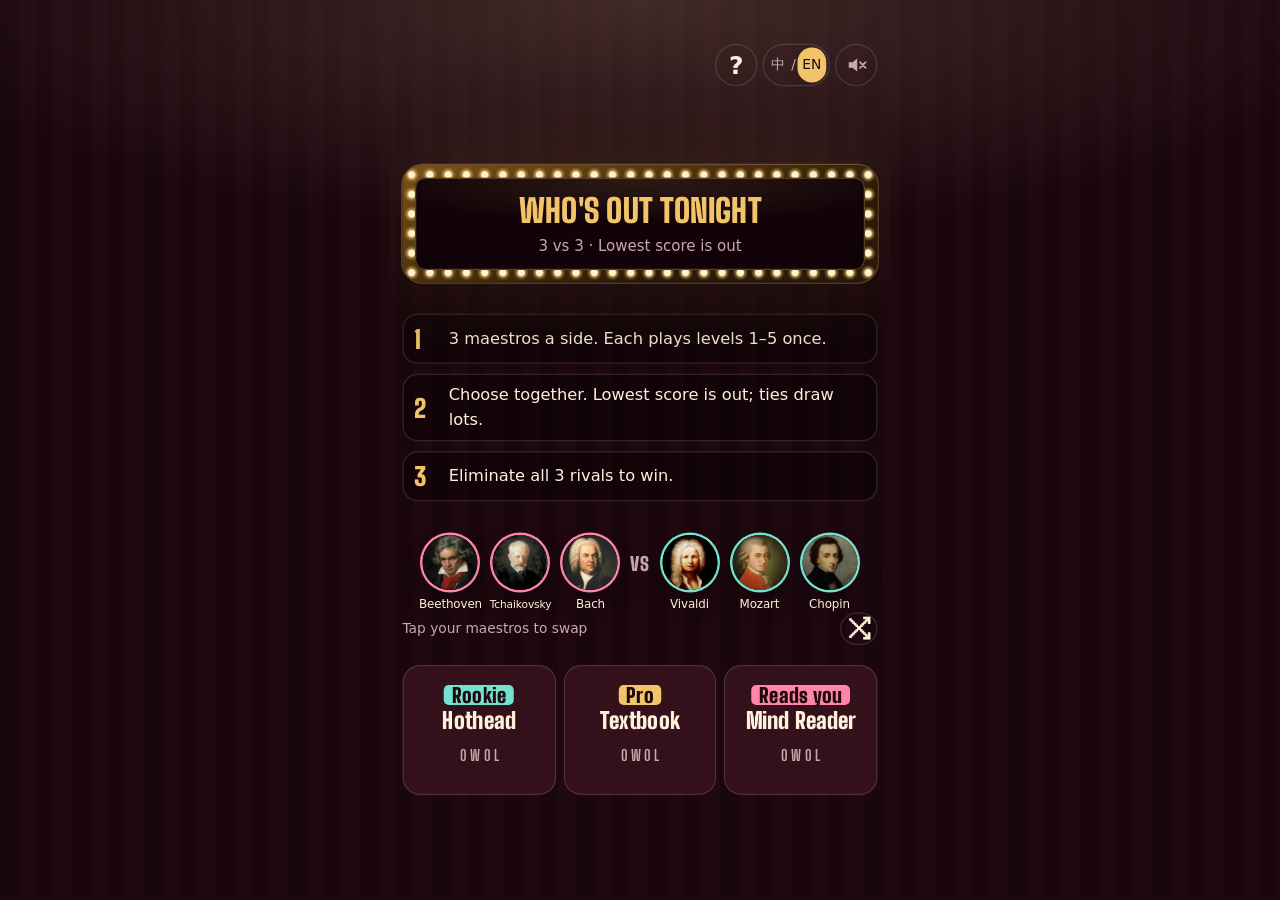
==== index.html @ d3c90fea "No background music; all five levels under each maestro; Mind Reader is just a label Co-Authored-By:" ====
<!doctype html>
<html lang="zh-CN">
<head>
<meta charset="utf-8">
<meta name="viewport" content="width=device-width, initial-scale=1, viewport-fit=cover">
<title data-i18n="title"></title>
<style>
@font-face { font-family: "TO Display"; font-weight: 400; font-style: normal; font-display: swap; src: url([data-uri]) format("woff2"); }
@font-face { font-family: "TO Digits"; font-weight: 700; font-style: normal; font-display: swap; src: url([data-uri]) format("woff2"); }
@font-face { font-family: "TO Digits"; font-weight: 900; font-style: normal; font-display: swap; src: url([data-uri]) format("woff2"); }

/* Layout: one narrow stage column. Rival lanes on top, the reveal strip in the middle, your lanes and a sticky
   action bar at the bottom. One deliberate world (a show stage at night), so a single dark palette by choice. */
:root {
  color-scheme: dark;
  --curtain: #1f0810;
  --velvet: #34101a;
  --velvet-hi: #461724;
  --brass: #f2c46a;
  --cream: #fff0db;
  --muted: #c9a7ae;
  --you: #72e3cf;
  --rival: #ff86a8;
  --low: #ff5b4d;
  --line: rgba(255, 240, 219, .14);
  --ghost-ink: rgba(255, 240, 219, .26);
  --shade: rgba(0, 0, 0, .32);
  --spot: rgba(255, 226, 170, .16);
  --pleat: rgba(0, 0, 0, .16);
  --brass-soft: rgba(242, 196, 106, .14);
  --brass-line: rgba(242, 196, 106, .32);
  --you-soft: rgba(114, 227, 207, .2);
  --low-soft: rgba(255, 91, 77, .2);
  --panel: #14040a;
  --frame-hi: #7a5219;
  --frame-lo: #2b1907;
  --bulb: #fff3cc;
  --bulb-halo: rgba(255, 208, 110, .5);
  --beam: rgba(255, 236, 190, .2);
  --stage-glow: rgba(242, 196, 106, .22);
  --plank: rgba(0, 0, 0, .3);
  --floor-hi: #3d1a14;
  --floor-lo: #12040a;
  /* display + digit faces are subset WOFF2 embedded by build.py (ZCOOL QingKe HuangYou, Big Shoulders Display; OFL) */
  --display: "TO Display", "PingFang SC", "Hiragino Sans GB", "Microsoft YaHei", "Noto Sans CJK SC", sans-serif;
  --digits: "TO Digits", Impact, "Arial Narrow", sans-serif;
  --body: "PingFang SC", "Hiragino Sans GB", "Microsoft YaHei", "Noto Sans CJK SC", "Source Han Sans SC", system-ui, sans-serif;
}
* { box-sizing: border-box; }
[hidden] { display: none !important; }
html { height: 100%; background: var(--curtain); }
body {
  min-height: 100%; margin: 0; color: var(--cream); font-family: var(--body); font-size: 15px; line-height: 1.55;
  background:
    radial-gradient(ellipse 80% 36% at 50% 0%, var(--spot), transparent 72%),
    repeating-linear-gradient(90deg, var(--pleat) 0 18px, transparent 18px 36px),
    var(--curtain);
}
button { font: inherit; color: inherit; }
:focus-visible { outline: 2px solid var(--brass); outline-offset: 2px; }
.wrap { max-width: 560px; margin: 0 auto; padding-inline: 16px; padding-block: 8px 0; display: flex; flex-direction: column; gap: 14px; }

/* header */
.top { display: flex; align-items: center; justify-content: space-between; gap: 8px; padding-block: 8px 0; }
.brand { display: flex; align-items: baseline; gap: 10px; min-width: 0; flex-wrap: wrap; }
/* the cover marquee already shows the title: keep the h1 for screen readers only */
.brand { position: absolute; width: 1px; height: 1px; overflow: hidden; clip-path: inset(50%); white-space: nowrap; }
.top { justify-content: flex-end; }
.top:has(#btn-menu:not([hidden])) { justify-content: space-between; }
.logo { font-family: var(--display); font-size: 1.45rem; color: var(--brass); letter-spacing: .04em; }
.tag { font-size: .72rem; color: var(--muted); letter-spacing: .1em; }
.top-actions { display: flex; align-items: center; gap: 6px; flex-shrink: 0; margin-left: auto; }
.ghost { background: transparent; border: 1px solid var(--line); border-radius: 999px; padding: 4px 12px; font-size: .82rem; cursor: pointer; }
.ghost:hover { border-color: var(--brass-line); }

.lang-toggle { display: flex; align-items: center; gap: 1px; border: 1px solid var(--line); border-radius: 999px; padding: 2px; font-size: .74rem; }
.lang-toggle button { border: 0; background: transparent; color: var(--muted); padding: 2px 5px; border-radius: 999px; cursor: pointer; }
.lang-toggle button[aria-pressed="true"] { background: var(--brass); color: var(--curtain); }
.lang-toggle > span { color: var(--muted); }

/* Cover: live muted theater plus the selectable cast. */
#menu { display: grid; gap: 16px; padding-bottom: 28px; }
.marquee { position: relative; padding: 15px; border-radius: 20px; isolation: isolate;
  background: linear-gradient(160deg, var(--frame-hi), var(--frame-lo) 70%);
  box-shadow: 0 0 0 1px var(--brass-line), 0 22px 60px var(--shade), 0 0 70px var(--brass-soft); }
.marquee::before, .marquee::after { content: ""; position: absolute; inset: 0; border-radius: inherit; z-index: 0;
  background-size: 30px 30px; background-repeat: round; animation: bulbs 1.3s steps(1) infinite; }
.marquee::before { background-image:
  radial-gradient(circle at 25% 25%, var(--bulb) 0 2.6px, var(--bulb-halo) 3.4px, transparent 6px),
  radial-gradient(circle at 75% 75%, var(--bulb) 0 2.6px, var(--bulb-halo) 3.4px, transparent 6px); }
.marquee::after { background-image:
  radial-gradient(circle at 75% 25%, var(--bulb) 0 2.6px, var(--bulb-halo) 3.4px, transparent 6px),
  radial-gradient(circle at 25% 75%, var(--bulb) 0 2.6px, var(--bulb-halo) 3.4px, transparent 6px);
  animation-delay: -.65s; }
@keyframes bulbs { 0% { opacity: 1; } 50% { opacity: .22; } }
.marquee-inner { position: relative; z-index: 1; border-radius: 8px; padding: 16px 14px 14px; text-align: center;
  background: radial-gradient(ellipse 90% 70% at 50% 0%, var(--brass-soft), transparent 70%), var(--panel);
  box-shadow: inset 0 0 0 1px var(--brass-line), inset 0 0 40px var(--shade); }
.hero { font-family: var(--display); font-weight: 400; font-size: clamp(3rem, 15vw, 5.2rem); line-height: .95; margin: 0; letter-spacing: .04em;
  text-shadow: 0 0 2px var(--cream), 0 0 28px rgba(242, 196, 106, .45); }
.hero em { font-style: normal; color: var(--brass); }
.hook { margin: 10px 0 0; color: var(--muted); font-size: .92rem; text-wrap: balance; }

.stage { position: relative; height: 196px; border-radius: 16px; overflow: hidden; border: 1px solid var(--line);
  background: radial-gradient(ellipse 75% 50% at 50% 100%, var(--stage-glow), transparent 72%), linear-gradient(180deg, var(--panel), var(--curtain)); }
.valance { position: absolute; inset: 0 0 auto; height: 28px; z-index: 3;
  background: radial-gradient(circle at 50% 0, var(--velvet-hi) 0 68%, transparent 70%) 0 0 / 30px 28px repeat-x;
  filter: drop-shadow(0 5px 6px var(--shade)); }
.beam { position: absolute; top: -10px; width: 46%; height: 260px; z-index: 1; transform-origin: 50% 0;
  background: linear-gradient(180deg, var(--beam), transparent 90%); clip-path: polygon(46% 0, 54% 0, 100% 100%, 0 100%); }
.beam-l { left: 2%; animation: sway 7s ease-in-out infinite alternate; }
.beam-r { right: 2%; animation: sway 7s ease-in-out -3.5s infinite alternate-reverse; }
@keyframes sway { from { transform: rotate(-22deg); } to { transform: rotate(16deg); } }
.floor { position: absolute; left: 0; right: 0; bottom: 0; height: 30px; z-index: 1;
  background: repeating-linear-gradient(90deg, var(--plank) 0 1px, transparent 1px 38px), linear-gradient(180deg, var(--floor-hi), var(--floor-lo)); }
.cast { position: absolute; left: 0; right: 0; bottom: 10px; z-index: 2; display: flex; align-items: flex-end; justify-content: center; gap: 6px; }
.crew { display: flex; gap: 3px; }
.star { position: relative; display: grid; justify-items: center; gap: 7px; }
.crew.rival .star { --ring: var(--rival); }
.crew.you .star { --ring: var(--you); }
.card { width: 36px; height: 42px; border-radius: 6px; display: grid; place-items: center; perspective: 200px;
  background: var(--panel); border: 1px solid var(--brass-line); box-shadow: 0 6px 14px var(--shade);
  font-family: var(--digits); font-weight: 900; font-size: 1.7rem; line-height: 1; color: var(--brass); font-variant-numeric: tabular-nums; }
.card .q { color: var(--muted); font-size: 1.2rem; }
.ava { width: 46px; height: 46px; border-radius: 50%; overflow: hidden; padding: 0; border: 0;
  background: var(--shade); box-shadow: 0 0 0 2px var(--ring), 0 10px 20px var(--shade); transition: box-shadow .12s, opacity .4s, transform .15s; }
.star { width: 48px; }
.star-nm { font-size: 9.5px; line-height: 1.1; color: var(--cream); white-space: nowrap; text-align: center; margin-top: -2px; letter-spacing: -.01em; }
.star.out .star-nm { opacity: .35; }
button.ava { cursor: pointer; }
button.ava:hover { transform: translateY(-2px); box-shadow: 0 0 0 3px var(--you), 0 10px 20px var(--shade); }
.lineup-bar { display: flex; align-items: center; justify-content: space-between; gap: 10px; margin-top: -8px; font-size: .8rem; color: var(--muted); flex-wrap: wrap; }
.star.low .card { color: var(--low); border-color: var(--low); box-shadow: 0 0 16px var(--low-soft); }
.star.cursor .ava { box-shadow: 0 0 0 3px var(--brass), 0 0 22px var(--brass); }
.star.out .ava, .star.out .card { opacity: .3; }
.star.out::after { content: attr(data-out); position: absolute; left: 50%; top: 58%; transform: translate(-50%, -50%) rotate(-7deg);
  font-family: var(--display); font-size: 1rem; line-height: 1.3; color: var(--low); border: 2px solid var(--low); border-radius: 4px;
  padding: 0 5px; background: var(--curtain); white-space: nowrap; animation: stamp .35s cubic-bezier(.3, 1.6, .5, 1) both; }
.vs { font-family: var(--digits); font-weight: 900; font-size: 1.15rem; color: var(--muted); padding-bottom: 14px; letter-spacing: .04em; }

.rules-c { list-style: none; margin: 0; padding: 0; display: grid; grid-template-columns: repeat(2, minmax(0, 1fr)); gap: 8px; counter-reset: rule; }
.rules-c li { counter-increment: rule; display: flex; gap: 8px; align-items: baseline; padding: 9px 11px; border-radius: 10px;
  background: var(--shade); border: 1px solid var(--line); font-size: .84rem; line-height: 1.4; text-wrap: pretty; }
.rules-c li::before { content: counter(rule); font-family: var(--digits); font-weight: 900; font-size: 1.1rem; color: var(--brass); }
.rules { background: var(--shade); border: 1px solid var(--line); border-radius: 14px; padding: 10px; }
.rules .rules-c li { background: transparent; padding: 5px 8px; }
.sect { font-family: var(--display); font-weight: 400; font-size: 1.15rem; letter-spacing: .08em; color: var(--brass); margin: 2px 0 -6px; }
.levels { display: grid; gap: 10px; }
.level { display: grid; grid-template-columns: auto 1fr auto; gap: 2px 12px; align-items: center; text-align: left; padding: 12px 16px; background: var(--velvet); border: 1px solid var(--line); border-radius: 14px; cursor: pointer; transition: border-color .2s, background .2s, transform .2s; }
.level:hover { border-color: var(--brass-line); background: var(--velvet-hi); transform: translateY(-1px); }
.tier { font-family: var(--display); font-size: .9rem; color: var(--curtain); padding: 0 8px; border-radius: 4px; letter-spacing: .08em; }
.level[data-level="rookie"] .tier { background: var(--you); }
.level[data-level="textbook"] .tier { background: var(--brass); }
.level[data-level="reader"] .tier { background: var(--rival); }
.lname { font-family: var(--display); font-size: 1.5rem; line-height: 1.2; }
.rec { font-family: var(--digits); font-weight: 700; color: var(--muted); font-size: 1.05rem; letter-spacing: .04em; font-variant-numeric: tabular-nums; white-space: nowrap; }
.ldesc { grid-column: 1 / -1; color: var(--muted); font-size: .86rem; }

/* board */
#game { display: grid; gap: 12px; }
.team { display: grid; gap: 6px; }
.team-head { display: flex; align-items: baseline; gap: 8px; flex-wrap: wrap; font-size: .78rem; color: var(--muted); }
.side { font-family: var(--display); font-size: 1.1rem; letter-spacing: .06em; }
.rival .side { color: var(--rival); }
.you .side { color: var(--you); }
.lock { margin-left: auto; font-variant-numeric: tabular-nums; }
.lanes { display: grid; gap: 6px; }
.lane { position: relative; display: grid; grid-template-columns: 66px minmax(0, 1fr) 54px; align-items: center; gap: 10px; padding: 6px 10px; background: var(--velvet); border-radius: 12px; border: 1px solid var(--line); transition: box-shadow .12s, opacity .4s; }
.lane.you { --ring: var(--you); }
.lane.rival { --ring: var(--rival); }
.who { display: flex; flex-direction: column; align-items: center; line-height: 1.15; min-width: 0; }
.mask { width: 52px; height: 52px; display: block; border-radius: 50%; overflow: hidden; background: var(--shade);
  box-shadow: 0 0 0 2px var(--frame-hi), 0 0 0 4px var(--ring); }
.mask img, .ava img { width: 100%; height: 100%; display: block; object-fit: cover; }
.nm { font-weight: 700; color: var(--cream); font-size: .76rem; margin-top: 6px; }
.score small.lv { display: block; font-family: var(--body); font-weight: 500; font-size: .6rem; line-height: 1.2; color: var(--muted); margin-top: 3px; white-space: nowrap; }
.lane.low .score small.lv { color: var(--low); text-shadow: none; }
.icon-btn { display: grid; place-items: center; width: 32px; height: 28px; border-radius: 999px; border: 1px solid var(--line); background: transparent; color: var(--cream); cursor: pointer; padding: 0; }
.icon-btn .cross { display: none; }
.icon-btn.muted { color: var(--muted); }
.icon-btn.muted .wave { display: none; }
.icon-btn.muted .cross { display: inline; }
.hall-hint { margin: -6px 0 0; font-size: .82rem; color: var(--muted); }
.hall { display: grid; gap: 6px; }
.hall-row { display: grid; grid-template-columns: 44px minmax(0, 1fr) auto; align-items: center; gap: 10px; padding: 6px 10px; border-radius: 12px; background: var(--velvet); border: 1px solid var(--line); }
.hall-row img { width: 44px; height: 44px; border-radius: 50%; object-fit: cover; box-shadow: 0 0 0 2px var(--frame-hi); }
.hall-who { display: grid; min-width: 0; line-height: 1.3; }
.hall-who b { font-size: .92rem; }
.hall-who span { font-size: .74rem; color: var(--muted); white-space: nowrap; overflow: hidden; text-overflow: ellipsis; }
.hall-lv { display: flex; gap: 4px; }
.hall-lv button { width: 30px; height: 30px; border-radius: 8px; border: 1px solid var(--line); background: var(--shade); font-family: var(--digits); font-weight: 700; font-size: 1.05rem; cursor: pointer; padding: 0; color: var(--cream); }
.hall-lv button:hover { border-color: var(--brass-line); }
.hall-lv button.playing { background: var(--brass); color: var(--curtain); border-color: var(--brass); }
.rp-back { position: fixed; inset: 0; z-index: 50; display: grid; place-items: center; padding: 16px; background: rgba(10, 2, 5, .72); }
.rp { width: min(520px, 100%); max-height: calc(100% - 32px); overflow: auto; border-radius: 16px; background: var(--velvet); border: 1px solid var(--brass-line); padding: 14px; box-shadow: 0 24px 60px var(--shade); }
.rp-head { display: flex; align-items: center; justify-content: space-between; gap: 10px; margin-bottom: 10px; }
.rp-head h2 { margin: 0; font-family: var(--display); font-weight: 400; font-size: 1.4rem; color: var(--brass); }
.rp-grid { display: grid; grid-template-columns: repeat(auto-fill, minmax(140px, 1fr)); gap: 8px; }
.rp-item { display: grid; justify-items: center; gap: 4px; padding: 10px 6px; border-radius: 12px; border: 1px solid var(--line); background: var(--shade); cursor: pointer; text-align: center; }
.rp-item:hover, .rp-item.cur { border-color: var(--brass); }
.rp-item img { width: 76px; height: 76px; border-radius: 50%; object-fit: cover; box-shadow: 0 0 0 2px var(--frame-hi); }
.rp-item b { font-size: .95rem; }
.rp-item span { font-size: .72rem; color: var(--muted); }
.rp-item em { font-style: normal; font-size: .66rem; color: var(--brass); }
.hall-lv button.best { width: auto; padding: 0 8px; font-family: var(--display); font-weight: 400; font-size: .85rem; color: var(--brass); }
.hall-lv button.locked { color: var(--ghost-ink); border-style: dashed; background: transparent; }
.daily { display: grid; grid-template-columns: auto 1fr; grid-template-areas: "tag cast" "status status"; align-items: center; gap: 6px 12px; text-align: left;
  padding: 12px 14px; border-radius: 14px; cursor: pointer; border: 1px solid var(--brass-line);
  background: linear-gradient(120deg, var(--brass-soft), transparent 70%), var(--velvet); }
.daily:hover { border-color: var(--brass); }
.daily-tag { grid-area: tag; font-family: var(--display); font-size: 1.25rem; color: var(--brass); white-space: nowrap; }
.daily-cast { grid-area: cast; display: flex; align-items: center; justify-content: flex-end; gap: 2px; min-width: 0; }
.daily-cast img { width: 30px; height: 30px; border-radius: 50%; object-fit: cover; box-shadow: 0 0 0 1.5px var(--frame-hi); }
.daily-cast i { font-style: normal; font-family: var(--digits); font-weight: 900; font-size: .8rem; color: var(--muted); margin: 0 4px; }
.daily-status { grid-area: status; font-size: .8rem; color: var(--muted); }
.mvp-screen { position: fixed; inset: 0; z-index: 60; display: grid; place-items: center; overflow: auto; padding: calc(16px + env(safe-area-inset-top, 0px)) 16px calc(16px + env(safe-area-inset-bottom, 0px));
  background: radial-gradient(ellipse 70% 55% at 50% 30%, rgba(255, 226, 170, .2), transparent 70%), rgba(18, 3, 8, .985); }
.mvp-inner { width: min(460px, 100%); display: grid; justify-items: center; gap: 10px; text-align: center; }
.mvp-kicker { margin: 0; font-family: var(--display); font-size: 1.1rem; letter-spacing: .3em; color: var(--muted); }
.mvp-title { margin: 0; font-family: var(--display); font-weight: 400; font-size: clamp(2.6rem, 13vw, 4rem); line-height: 1; color: var(--brass);
  text-shadow: 0 0 2px var(--cream), 0 0 30px rgba(242, 196, 106, .5); }
.mvp-hero { display: grid; justify-items: center; gap: 4px; margin-top: 6px; }
.mvp-portrait { position: relative; width: 210px; height: 210px; display: grid; place-items: center; }
.mvp-portrait .laurel { position: absolute; inset: 0; width: 100%; height: 100%; }
.mvp-portrait img { width: 150px; height: 150px; border-radius: 50%; object-fit: cover; box-shadow: 0 0 0 4px var(--brass), 0 18px 40px var(--shade); }
.mvp-badge { position: absolute; bottom: 14px; left: 50%; transform: translateX(-50%); padding: 1px 12px; border-radius: 99px; background: var(--brass); color: var(--curtain);
  font-family: var(--digits); font-weight: 900; font-size: 1.1rem; letter-spacing: .1em; }
.mvp-name { font-family: var(--display); font-size: 2rem; line-height: 1.1; }
.mvp-line { color: var(--muted); font-size: .9rem; }
.flop-award { width: 100%; display: grid; grid-template-columns: 52px minmax(0, 1fr) auto; align-items: center; gap: 12px; text-align: left;
  padding: 10px 12px; border-radius: 14px; background: var(--velvet); border: 1px dashed var(--low); }
.flop-award img { width: 52px; height: 52px; border-radius: 50%; object-fit: cover; filter: grayscale(.7); transform: rotate(-8deg); }
.fa-txt { display: grid; min-width: 0; }
.fa-txt b { color: var(--low); font-size: .9rem; }
.fa-txt span { font-size: .8rem; color: var(--cream); }
.mvp-actions { display: flex; flex-wrap: wrap; gap: 8px; justify-content: center; width: 100%; }
.mvp-actions .primary { flex: 1 1 100%; font-size: 1.2rem; min-height: 46px; }
.share-back { z-index: 80; }
.share { display: grid; gap: 10px; }
.share img { width: 100%; height: auto; border-radius: 10px; box-shadow: 0 10px 30px var(--shade); }
.share-hint { margin: 0; font-size: .78rem; color: var(--muted); text-align: center; }
a.as-btn { display: grid; place-items: center; text-decoration: none; }
:root[lang="en"] .mvp-title, :root[lang="en"] .mvp-name, :root[lang="en"] .daily-tag, :root[lang="en"] .mvp-kicker { font-weight: 900; text-transform: uppercase; letter-spacing: .03em; }
.nm { font-size: .72rem; color: var(--muted); margin-top: 3px; white-space: nowrap; }
.chips { display: grid; grid-template-columns: repeat(5, minmax(0, 1fr)); gap: 5px; max-width: 230px; }
.chip { aspect-ratio: 1; max-width: 100%; display: grid; place-items: center; border-radius: 9px; border: 1px solid var(--line); background: var(--shade); font-family: var(--digits); font-weight: 700; font-size: 1.3rem; line-height: 1; color: var(--cream); padding: 0; font-variant-numeric: tabular-nums; }
button.chip { cursor: pointer; }
button.chip:hover:not(:disabled) { border-color: var(--you); }
button.chip:disabled { cursor: default; }
.chip.used { color: var(--ghost-ink); text-decoration: line-through; background: transparent; border-style: dashed; }
.chip.sel { background: var(--you); color: var(--curtain); border-color: var(--you); }
.chip.now { border: 2px solid var(--brass); border-style: solid; color: var(--brass); text-decoration: none; }
.score { font-family: var(--digits); font-weight: 900; font-size: 2.4rem; line-height: 1; text-align: center; font-variant-numeric: tabular-nums; perspective: 300px; }
.score .q { color: var(--muted); font-size: 1.5rem; }
.score .pend { color: var(--you); opacity: .6; }
.lane.low .score { color: var(--low); text-shadow: 0 0 18px rgba(255, 91, 77, .55); }
.lane.cursor { box-shadow: 0 0 0 2px var(--brass), 0 0 26px rgba(242, 196, 106, .35); }
.lane.out .who, .lane.out .chips, .lane.out .score { opacity: .32; }
.lane.out::after { content: attr(data-out); position: absolute; left: 50%; top: 50%; transform: translate(-50%, -50%) rotate(-7deg); font-family: var(--display); font-size: 1.5rem; color: var(--low); border: 2px solid var(--low); padding: 0 10px; border-radius: 6px; letter-spacing: .14em; background: var(--curtain); }
.lane.justout::after { animation: stamp .35s cubic-bezier(.3, 1.6, .5, 1) both; }
@keyframes stamp { from { transform: translate(-50%, -50%) rotate(-7deg) scale(1.8); opacity: 0; } to { transform: translate(-50%, -50%) rotate(-7deg) scale(1); opacity: 1; } }

/* reveal strip */
.strip { display: grid; gap: 8px; padding: 12px 14px; border-radius: 14px; background: var(--brass-soft); border: 1px solid var(--brass-line); }
.strip-top { display: flex; justify-content: space-between; align-items: center; gap: 8px 12px; flex-wrap: wrap; }
.round { font-family: var(--display); font-size: 1.3rem; color: var(--brass); letter-spacing: .04em; }
.round small { font-family: var(--body); font-size: .72rem; color: var(--muted); letter-spacing: 0; margin-left: 6px; }
.meter { display: flex; align-items: center; gap: 8px; font-size: .74rem; color: var(--muted); }
.bar { width: 110px; height: 8px; border-radius: 99px; background: var(--rival); overflow: hidden; }
.bar i { display: block; height: 100%; background: var(--you); transition: width .6s; }
.meter b { font-family: var(--digits); font-size: 1.05rem; color: var(--you); font-variant-numeric: tabular-nums; min-width: 3ch; text-align: right; }
.banner { font-size: 1rem; min-height: 1.55em; }
.banner strong { font-weight: 700; }
.banner .good { color: var(--you); }
.banner .bad { color: var(--low); }
.insight { font-size: .84rem; color: var(--muted); display: grid; gap: 5px; }
.insight:empty { display: none; }
.insight .row { display: flex; gap: 8px; align-items: baseline; flex-wrap: wrap; }
.grade { display: inline-block; padding: 0 8px; border-radius: 99px; font-size: .76rem; font-weight: 700; white-space: nowrap; }
.g-brill { background: linear-gradient(90deg, var(--brass), var(--you)); color: var(--curtain); }
.g-best { background: var(--you); color: var(--curtain); }
.g-good { background: var(--you-soft); color: var(--you); }
.g-inacc { background: var(--brass-soft); color: var(--brass); }
.g-mistake { background: var(--low-soft); color: var(--low); }
.g-blunder { background: var(--low); color: var(--curtain); }
.comps { color: var(--cream); font-variant-numeric: tabular-nums; }
.mono { font-family: var(--digits); font-size: 1rem; color: var(--cream); letter-spacing: .03em; }
details summary { cursor: pointer; color: var(--cream); font-size: .8rem; }
details .more { display: grid; gap: 6px; padding-top: 6px; }
details .more p { margin: 0; }
details code { word-break: break-all; font-size: .78rem; color: var(--cream); }

/* action bar */
.actionbar { position: sticky; bottom: 0; display: flex; gap: 10px; align-items: center; justify-content: space-between; flex-wrap: wrap; padding: 12px 0 calc(14px + env(safe-area-inset-bottom, 0px)); background: linear-gradient(180deg, transparent, var(--curtain) 32%); }
.quick { display: flex; align-items: center; gap: 4px; font-size: .78rem; color: var(--muted); }
.quick span { margin-right: 4px; }
.quick button { width: 36px; height: 36px; border-radius: 9px; border: 1px solid var(--line); background: var(--shade); font-family: var(--digits); font-weight: 700; font-size: 1.15rem; cursor: pointer; padding: 0; }
.quick button:hover:not(:disabled) { border-color: var(--you); }
.quick button:disabled { opacity: .3; cursor: default; }
.primary { flex: 1 1 150px; min-height: 48px; border: 0; border-radius: 12px; background: var(--brass); color: var(--curtain); font-family: var(--display); font-size: 1.4rem; letter-spacing: .14em; cursor: pointer; }
.primary:disabled { background: var(--brass-soft); color: var(--muted); cursor: not-allowed; }

/* game over */
.over { display: grid; gap: 12px; padding: 16px; border-radius: 16px; background: var(--velvet); border: 1px solid var(--brass-line); margin-bottom: 28px; }
.over h2 { font-family: var(--display); font-weight: 400; font-size: 2.3rem; line-height: 1.2; margin: 0; }
.over h2.win { color: var(--brass); }
.over h2.lose { color: var(--rival); }
.over p { margin: 0; }
.tally { display: flex; gap: 6px; flex-wrap: wrap; }
.acc-row { display: flex; align-items: center; gap: 14px; flex-wrap: wrap; }
.acc { display: grid; justify-items: start; line-height: 1.15; }
.acc b { font-family: var(--digits); font-weight: 900; font-size: 2.6rem; color: var(--brass); font-variant-numeric: tabular-nums; }
.acc span { font-size: .74rem; color: var(--muted); margin-top: 2px; }
.bd { display: grid; gap: 6px; }
.bd-title { font-size: .78rem; color: var(--muted); }
.bd-row { display: grid; grid-template-columns: 5.5em minmax(0, 1fr) 3.2em; align-items: center; gap: 8px; font-size: .85rem; }
.bd-row b { font-variant-numeric: tabular-nums; text-align: right; font-weight: 700; }
.bd-track { position: relative; height: 10px; border-radius: 99px; background: var(--shade); }
.bd-track::before { content: ""; position: absolute; left: 50%; top: -3px; bottom: -3px; width: 1px; background: var(--line); }
.bd-track i { position: absolute; top: 0; bottom: 0; border-radius: 99px; }
.bd-track i.up { left: 50%; background: var(--you); }
.bd-track i.down { right: 50%; background: var(--rival); }
.keyround { color: var(--cream); }
.spark { width: 100%; height: auto; display: block; }
.spark text { fill: var(--muted); font-family: var(--body); font-size: 10px; }
.btnrow { display: flex; gap: 8px; flex-wrap: wrap; }
.btnrow .primary { flex: 1 1 140px; font-size: 1.15rem; min-height: 44px; }
.btnrow .ghost { padding: 8px 14px; }
#report-text { width: 100%; min-height: 120px; background: var(--shade); color: var(--cream); border: 1px solid var(--line); border-radius: 10px; padding: 8px; font: inherit; font-size: .82rem; }
.toast { position: fixed; left: 50%; bottom: calc(90px + env(safe-area-inset-bottom, 0px)); transform: translateX(-50%); background: var(--cream); color: var(--curtain); padding: 6px 14px; border-radius: 99px; font-size: .85rem; box-shadow: 0 6px 24px var(--shade); }

/* The Latin display subset uses ASCII; the revealing ellipsis stays in the body face. */
:root[lang="en"] { --display: "TO Digits", Impact, "Arial Narrow", sans-serif; }
:root[lang="en"] .logo, :root[lang="en"] .hero, :root[lang="en"] .sect,
:root[lang="en"] .tier, :root[lang="en"] .lname, :root[lang="en"] .side,
:root[lang="en"] .round, :root[lang="en"] .primary, :root[lang="en"] .lane.out::after,
:root[lang="en"] .over h2 { font-weight: 900; letter-spacing: .02em; }
:root[lang="en"] .logo { font-size: 1.3rem; line-height: 1.1; white-space: nowrap; }
:root[lang="en"] .tag { font-size: .65rem; letter-spacing: .02em; }
:root[lang="en"] .hero { font-size: clamp(3.1rem, 15.5vw, 5.2rem); line-height: .9; text-transform: uppercase; letter-spacing: .03em; }
:root[lang="en"] .star.out::after { font-weight: 900; font-size: 1.05rem; letter-spacing: .06em; }
:root[lang="en"] .sect { font-size: 1.4rem; line-height: 1.15; }
:root[lang="en"] .tier { font-size: 1rem; }
:root[lang="en"] .lname { font-size: 1.7rem; line-height: 1.1; }
:root[lang="en"] .side { font-size: 1.2rem; }
:root[lang="en"] .round { font-size: 1.5rem; line-height: 1.1; }
:root[lang="en"] .primary { font-size: 1.6rem; line-height: 1.1; }
:root[lang="en"] .primary.revealing { font-family: var(--body); font-size: 1rem; font-weight: 700; }
:root[lang="en"] .btnrow .primary { font-size: 1.35rem; }
:root[lang="en"] .lane.out::after { font-size: 1.7rem; line-height: 1.1; padding: 2px 10px; letter-spacing: .08em; }
:root[lang="en"] .over h2 { font-size: 2.5rem; line-height: 1.05; }

@media (prefers-reduced-motion: reduce) {
  *, *::before, *::after { animation: none !important; transition: none !important; }
}
@media (max-width: 400px) {
  .rules-c { grid-template-columns: 1fr; }
  .rules-c li { padding: 7px 10px; }
}
@media (max-width: 380px) {
  .ava { width: 42px; height: 42px; }
  .star { width: 46px; }
  .card { width: 32px; height: 38px; font-size: 1.5rem; }
  .crew { gap: 4px; }
  .top-actions .ghost { padding: 4px 8px; font-size: .75rem; }
  .brand { gap: 4px; }
  .logo { font-size: 1.3rem; }
  .tag { font-size: .65rem; letter-spacing: .02em; }
  :root[lang="en"] .logo { font-size: 1.2rem; }
  .lane { grid-template-columns: 52px minmax(0, 1fr) 44px; gap: 8px; padding: 8px; }
  .score { font-size: 2rem; }
  .bar { width: 80px; }
}

.hall-row{grid-template-columns:44px minmax(0,1fr)}.hall-lv{grid-column:1/-1;display:grid;grid-template-columns:repeat(3,minmax(0,1fr))}.hall-lv button,.hall-lv button.best{width:auto;height:auto;min-height:36px;padding:5px 3px;font:600 11px/1.2 var(--body);letter-spacing:0;overflow-wrap:anywhere}.hall-who{min-width:0}.hall-who span{white-space:normal}.hall-lv button:disabled{opacity:.4}
.flop-cam-back{position:fixed;inset:0;z-index:100;background:#14040af7;display:grid;align-items:center;justify-items:center;padding:12px;overflow:auto}
.flop-cam{width:min(700px,100%);min-width:0}.flop-cam-head{display:flex;align-items:center;justify-content:space-between;gap:12px;height:40px;color:var(--brass);font-size:14px}.cam-skip{flex-shrink:0;min-width:65px;min-height:36px;font-size:13px}.cam-outcome{margin:0 0 8px;color:var(--cream);font:600 12px/1.3 var(--body);overflow-wrap:anywhere}.cam-host .ts-stage{max-height:none}.cam-credit{margin:5px 2px;color:var(--muted);font:10px/1.4 var(--body);white-space:nowrap;overflow:hidden;text-overflow:ellipsis}.cam-credit a{color:inherit}.toast{z-index:110;max-width:calc(100% - 24px);white-space:nowrap}
.flop-award{grid-template-columns:42px minmax(0,1fr);gap:8px}.flop-award img{width:42px;height:42px}.flop-award button{grid-column:1/-1;justify-self:end;font-size:13px}.mvp-name .ghost{font-size:16px;vertical-align:middle}.mvp-name{overflow-wrap:anywhere}
@media(max-height:650px){.flop-cam{width:min(360px,100%)}.cam-host .ts-stage{aspect-ratio:16/10}}

/* Legacy skin primitives; viewport composition lives in game-layout.css. */
.actionbar{display:grid;grid-template-columns:1fr;gap:7px}
.quick{display:grid;grid-template-columns:repeat(5,minmax(0,1fr));gap:7px;width:100%}
.quick button{width:100%;height:58px;font-size:1.9rem;border-color:var(--you);background:var(--you);color:var(--curtain)}
.quick button:disabled{background:var(--shade);border-color:var(--line);color:var(--muted)}
.lane.compact{grid-template-columns:minmax(0,1fr) auto 28px;gap:6px;padding:7px 9px;min-height:48px}
.lane.compact .who{flex-direction:row;gap:7px;justify-content:flex-start}
.lane.compact .mask{width:30px!important;height:35px!important;flex-shrink:0}
.lane.compact .nm{margin:0;font-size:11px;white-space:normal;overflow-wrap:anywhere}
.lane.compact .chips{gap:3px}.lane.compact .chip{width:20px;height:23px;font-size:11px;border-radius:5px;min-width:0}
.lane:not(.compact) .nm{white-space:normal;overflow-wrap:anywhere;text-align:center}
.lane.compact .score{font-size:1.4rem}.lane.compact .score .lv{display:none}
.rec{display:grid;justify-items:end;gap:3px;font-size:.86rem;letter-spacing:0}.rec small{font:11px/1.2 var(--body);color:var(--brass)}
.level{gap:2px 8px;padding:12px}.level[data-level=textbook] .ldesc{font-size:12px;white-space:nowrap}

/* Mainstream-phone composition: larger cards, a filled center, secondary prose in sheets. */
/* Every screen uses the same logical 400×680 coordinate system. */
:root { --wheel-row: 40px; --wheel-h: 120px; --reel-card-h: 220px; --reel-font: 34px; }
html, body { height: 100%; min-height: 0; overflow: hidden; }
#app-frame { width: 400px; height: 680px; transform-origin: 0 0; overflow: hidden; isolation: isolate; }
#safe-area-probe { position: fixed; visibility: hidden; pointer-events: none; width: 0; height: 0; padding: env(safe-area-inset-top,0px) env(safe-area-inset-right,0px) env(safe-area-inset-bottom,0px) env(safe-area-inset-left,0px); }
html[data-frame-landscape=true], html[data-frame-landscape=true] body { overflow: auto; }
.wrap { width: 400px; max-width: none; height: 680px; margin: 0; padding: 10px; gap: 4px; }
.wrap > :not(.top) { min-height: 0; flex: 1; }
.top { height: 44px; min-height: 44px; padding: 0; gap: 6px; }
.brand { flex: 1; }
.logo { margin: 0; font-size: 24px; line-height: 1.1; letter-spacing: .02em; }
:root[lang=en] .logo { font-size: 20px; letter-spacing: .01em; }
.top-actions { gap: 4px; margin-left: 0; }
.icon-btn { width: 34px; height: 34px; min-width: 34px; font: 700 20px/1 var(--body); }
#btn-menu svg { display: block; flex: none; }
.lang-toggle { font-size: 11px; padding: 2px; }
.lang-toggle button { min-height: 28px; padding: 2px 4px; }
.game-meta { display: flex; flex: 1; min-width: 0; align-items: center; justify-content: center; gap: 6px; }
.round { font-size: 22px; line-height: 28px; letter-spacing: 0; text-align: center; }
.round small { display: block; margin: 0; font-size: 11px; line-height: 14px; }
:root[lang=en] .round { font-size: 22px; line-height: 28px; }
.strip .meter { display: grid; grid-template-columns: auto minmax(0, 1fr) auto; align-items: center; gap: 8px; width: 100%; font-size: 12px; line-height: 20px; }
.strip .bar { width: 100%; height: 8px; }
.strip .meter b { font-size: 20px; line-height: 26px; min-width: 3.5ch; }
#menu { grid-template-rows: 94px 176px 94px 104px; gap: 12px; padding: 0; align-content: center; }
.cover-intro { padding: 10px; border-radius: 16px; }
.cover-intro .marquee-inner { height: 100%; padding: 6px; display: grid; align-content: center; gap: 2px; }
.cover-title { position: relative; margin: 0; font: 400 32px/42px var(--display); color: var(--brass); }
:root[lang=en] .cover-title { font-size: 26px; line-height: 34px; font-weight: 900; text-transform: uppercase; white-space: nowrap; }
.hook { margin: 0; font: 12px/20px var(--body); text-align: center; }
.cover-rules { list-style: none; margin: 0; padding: 0; display: grid; align-content: center; gap: 8px; counter-reset: teach; }
.cover-rules li { counter-increment: teach; display: grid; grid-template-columns: 20px minmax(0,1fr); gap: 8px; align-items: center; padding: 6px 8px; border: 1px solid var(--line); border-radius: 12px; background: var(--shade); font: 13px/20px var(--body); }
.cover-rules li::before { content: counter(teach); font: 900 20px/26px var(--digits); color: var(--brass); }
.cover-lineup { min-height: 0; display: grid; grid-template-rows: 64px 26px; }
.cast-stage { height: 64px; margin: 0; border: 0; background: transparent; overflow: visible; }
.cast-stage .cast { inset: 2px 0 0; align-items: start; gap: 6px; }
.crew { gap: 4px; }
.star { width: 52px; gap: 4px; }
.star .ava { width: 44px; height: 44px; }
.star-nm { width: 100%; min-width: 0; font-size: 10px; line-height: 14px; margin: 0; white-space: nowrap; text-align: center; }
:root[lang=en] .star-nm { font-size: 9.5px; }
:root[lang=en] .star-nm.long-name { font-size: 8.5px; }
.vs { padding: 12px 0 0; font-size: 15px; }
.lineup-bar { margin: 0; flex-wrap: nowrap; gap: 4px; font-size: 11px; }
.lineup-bar .icon-btn { width: 30px; height: 26px; min-width: 30px; font-size: 20px; }
.levels { grid-template-columns: repeat(3, minmax(0, 1fr)); gap: 6px; }
.level { grid-template-columns: minmax(0, 1fr); grid-template-rows: 16px auto 30px; justify-items: center; align-content: center; gap: 3px; padding: 6px 3px; text-align: center; }
.tier { font-size: 11px; line-height: 16px; padding: 0 6px; letter-spacing: 0; }
.lname { font-size: 19px; line-height: 1.1; }
:root[lang=en] .lname { font-size: 18px; letter-spacing: 0; }
.rec { justify-items: center; font-size: 12px; line-height: 14px; gap: 0; }
.rec small { font-size: 10px; line-height: 14px; }
/* Both teams keep identical drum columns; All is an optional selection shortcut. */
#game { position: relative; min-height: 0; grid-template-rows: 234px minmax(0, 1fr) 220px 48px; gap: 3px; }
.team { position: relative; min-height: 0; gap: 3px; grid-template-rows: 18px var(--reel-card-h); }
.team.rival { grid-template-rows: 220px 12px; gap: 2px; }
.team.you { grid-template-rows: 220px; gap: 0; }
.team-head { display: none; flex-wrap: nowrap; gap: 8px; font-size: 11px; line-height: 18px; }
.side, :root[lang=en] .side { font-family: var(--body); font-size: 13px; font-weight: 700; line-height: 18px; letter-spacing: 0; }
.lock { margin: 0; font: 10px/12px var(--body); text-align: center; }
.lanes { grid-template-columns: repeat(3, minmax(0, 1fr)); gap: 6px; min-height: 0; }
.lane, .lane.compact { display: grid; grid-template-columns: minmax(0, 1fr); grid-template-rows: 74px 14px 122px; align-content: center; gap: 2px; padding: 2px; min-height: 0; }
.lane.compact .who { flex-direction: column; justify-content: center; gap: 2px; }
.lane.compact .mask { width: 56px!important; height: 56px!important; flex-shrink: 0; }
.lane.compact .nm { width: 100%; min-width: 0; font-size: 12px; line-height: 16px; text-align: center; margin: 0; white-space: normal; overflow-wrap: normal; }
:root[lang=en] .lane.compact .nm { font-size: 12px; }
:root[lang=en] .lane.compact .nm.long-name { font-size: 11.5px; }
.level-status { display: flex; justify-content: center; align-items: center; gap: 3px; min-width: 0; height: 19px; font: 12px/19px var(--body); color: var(--muted); }
.level-mark { display: grid; place-items: center; min-width: 18px; height: 19px; border: 1px solid var(--brass-line, var(--line)); border-radius: 4px; font: 700 12.5px/17px var(--digits, var(--body)); color: var(--brass); background: var(--brass-soft); }
.level-mark.used { color: var(--ghost-ink); background: transparent; border-color: var(--line); border-style: dashed; opacity: .55; }
.level-mark s { color: inherit; text-decoration: line-through; }
.reel { position: relative; min-width: 0; width: 100%; height: 122px; border: 1px solid var(--brass-line); border-radius: 9px; background: linear-gradient(180deg,#100308,#4b2b1b 48%,#100308); box-shadow: inset 0 1px 8px #0008; overflow: hidden; user-select: none; -webkit-user-select: none; }
.reel.editable { cursor: ns-resize; }
.reel:focus-visible { outline-offset: 1px; }
.reel-scroll { width: 100%; height: var(--wheel-h); overflow-y: auto; overflow-x: hidden; scrollbar-width: none; scroll-snap-type: y mandatory; overscroll-behavior: contain; touch-action: pan-y; -webkit-overflow-scrolling: touch; perspective: 220px; perspective-origin: 50% 50%; }
.reel-scroll::-webkit-scrollbar { display: none; }
.reel-items { transform-style: preserve-3d; padding-block: calc((var(--wheel-h) - var(--wheel-row)) / 2); }
.wheel-item { height: var(--wheel-row); scroll-snap-align: center; transform-style: preserve-3d; text-align: center; }
.wheel-digit { display: block; width: 100%; height: var(--wheel-row); font: 900 var(--reel-font)/var(--wheel-row) var(--digits); color: var(--brass); transform-origin: center; backface-visibility: hidden; }
.reel.editable .centered .wheel-digit { color: var(--you); }
.reel-frame { position: absolute; z-index: 2; pointer-events: none; left: 2px; right: 2px; top: calc((var(--wheel-h) - var(--wheel-row)) / 2); height: var(--wheel-row); border-top: 1px solid var(--brass); border-bottom: 1px solid var(--brass); border-radius: 4px; background: linear-gradient(180deg,#fff1cc16,transparent 40%,#f2c46a0b); box-shadow: inset 0 1px 0 #fff3; }
.reel::after { content: ''; position: absolute; z-index: 3; pointer-events: none; inset: 0; background: linear-gradient(180deg,#100308f5,transparent 32%,transparent 68%,#100308f5); }
.reel.locked, .reel.fixed { cursor: default; }
.reel.locked .reel-scroll, .reel.fixed .reel-scroll { overflow-y: hidden; touch-action: none; }
.reel.locked { border-style: dashed; }
.lane.low .reel { box-shadow: 0 0 0 2px var(--low),0 0 18px var(--low-soft); }
.lane.low .centered .wheel-digit { color: var(--low); }
.lane.out .level-status, .lane.out .reel { opacity: .32; }
.lane.out::after, :root[lang=en] .lane.out::after { top: 30px; font-size: 24px; line-height: 1.3; letter-spacing: .02em; padding: 2px 6px; }
@media (prefers-reduced-motion: reduce) { .reel-scroll { scroll-behavior: auto; } }
.center-slot { position: relative; min-height: 0; display: grid; align-items: stretch; }
.strip { width: 100%; height: 100%; min-height: 0; max-height: 100%; padding: 2px 10px; gap: 2px; align-content: center; }
.banner { font-size: 16px; line-height: 1.25; text-wrap: balance; text-align: center; min-height: 0; }
#game[data-phase=pick] .banner { font-size: 14px; line-height: 20px; white-space: nowrap; }
:root[lang=en] #game[data-phase=pick] .banner { font-size: 12px; }
.strip .meter { font-size: 11px; line-height: 18px; }
.strip .meter b { font-size: 18px; line-height: 24px; }
.strip-foot .ghost { min-height: 24px; padding: 1px 12px; font-size: 12px; line-height: 20px; }
.strip-foot { display: flex; justify-content: center; align-items: center; gap: 8px; }
.strip-foot:has(.insight:empty):has(button[hidden]) { display: none; }
.insight { display: block; }
.actionbar { position: static; min-height: 0; display: grid; grid-template-columns: 196px minmax(0, 1fr); padding: 0; gap: 8px; align-items: center; background: none; }
#game:not([data-phase=pick]) .quick { display: none; }
#game:not([data-phase=pick]) .actionbar { grid-template-columns: minmax(0, 1fr); }
.quick { display: grid; grid-template-columns: 26px repeat(5,minmax(0,1fr)); gap: 3px; width: 100%; align-items: center; }
.quick > span { margin: 0; font: 12px/18px var(--body); text-align: center; }
.quick button { height: 32px; width: 100%; max-width: none; font-size: 18px; line-height: 28px; border-radius: 7px; color: var(--you); border-color: var(--you); background: var(--you-soft); }
.quick button:disabled { opacity: .35; }
#btn-sing { min-height: 48px; }
.primary { min-height: 44px; font-size: 20px; letter-spacing: .04em; }
:root[lang=en] .primary { font-size: 22px; letter-spacing: .02em; }
.end-actions { display: grid; grid-template-columns: repeat(4,minmax(0,1fr)); gap: 5px; }
.end-actions .primary { min-height: 48px; font-size: 18px; }
:root[lang=en] .end-actions .primary { font-size: 18px; line-height: 1.3; }
.end-actions .ghost { font-size: 11px; padding: 3px; min-height: 40px; line-height: 16px; }
.sr-only { position: absolute; width: 1px; height: 1px; padding: 0; margin: -1px; overflow: hidden; clip-path: inset(50%); white-space: nowrap; border: 0; }
/* Sheets use one intentional internal scroller; headers and close controls stay visible. */
#app-frame .sheet-back, #app-frame .rp-back { position: absolute; inset: 0; height: 680px; width: 400px; padding: 12px; overflow: hidden; }
.sheet-back { position: fixed; inset: 0; z-index: 80; display: grid; align-items: end; justify-items: center; background: #0a0205bc; }
.sheet { width: min(456px, 100%); max-height: 100%; min-height: 0; display: flex; flex-direction: column; border: 1px solid var(--brass-line); border-radius: 18px; padding: 12px; background: var(--velvet); box-shadow: 0 12px 50px #0009; }
.sheet-head, .rp-head { flex-shrink: 0; display: flex; align-items: center; justify-content: space-between; gap: 8px; margin: 0 0 8px; }
.sheet-head h2 { margin: 0; font: 22px/1.2 var(--display); color: var(--brass); }
.sheet-head button, .rp-head button { min-height: 32px; }
.sheet-body { min-height: 0; overflow: auto; overscroll-behavior: contain; font-size: 13px; line-height: 1.5; }
.sheet-body p { margin: 0 0 8px; }
.sheet-body .row { display: flex; flex-wrap: wrap; gap: 5px; margin-bottom: 8px; }
.sheet-body .more { display: grid; gap: 6px; }
.sheet-body .more p { margin: 0; }
.sheet-body code { word-break: break-all; font-size: 11px; }
.rules-c { grid-template-columns: 1fr; gap: 4px; }
.rules-c li { padding: 6px 8px; font-size: 13px; }
.rules-tiers { display: grid; gap: 6px; margin-top: 10px; }
.rules-tiers p { margin: 0; font-size: 12px; }
.rules-tiers b { color: var(--brass); }
.over { margin: 0; padding: 0; gap: 10px; border: 0; background: none; }
.over h2, :root[lang=en] .over h2 { font-size: 25px; }
.over .spark { max-height: 95px; }
.acc b { font-size: 32px; }
.bd-row { grid-template-columns: max-content minmax(0, 1fr) max-content; gap: 10px; font-size: 14px; line-height: 24px; }
.bd-row > span, .bd-row > b { display: block; min-height: 28px; padding-block: 2px; white-space: nowrap; line-height: 24px; }
#report-text { min-height: 80px; font-size: 12px; }
.rp { width: min(456px, 100%); max-height: 100%; padding: 12px; overscroll-behavior: contain; }
.rp-grid { grid-template-columns: repeat(2, minmax(0, 1fr)); gap: 6px; }
.rp-item { padding: 6px; gap: 3px; }
.rp-item img { width: 52px; height: 52px; }
.rp-item b { font-size: 13px; }
.rp-item span { font-size: 11px; line-height: 1.25; }
.share { height: min(650px, 100%); min-height: 0; overflow: hidden; grid-template-rows: auto minmax(0, 1fr) auto auto; gap: 8px; }
.share img { width: 100%; height: 100%; object-fit: contain; min-height: 0; box-shadow: none; }
.share .rp-head { margin: 0; }
.share .btnrow { flex-wrap: nowrap; }
.share .btnrow .primary { font-size: 20px; }
/* Curtain call: compact portrait, all actions visible in two rows. */
#app-frame .mvp-screen { position: absolute; inset: 0; width: 400px; height: 680px; padding: 12px; overflow: hidden; }
.mvp-inner { width: min(456px, 100%); max-height: 100%; min-height: 0; gap: 8px; }
.mvp-kicker { font-size: 14px; line-height: 1.3; }
.mvp-title, :root[lang=en] .mvp-title { width: 100%; min-width: 0; font-size: 34px; line-height: 1.3; padding-block: 3px; text-wrap: balance; }
.mvp-hero { gap: 4px; margin: 0; min-width: 0; }
.mvp-portrait { width: 156px; height: 156px; }
.mvp-portrait img { width: 116px; height: 116px; }
.mvp-badge { bottom: 6px; font-size: 14px; }
.mvp-name, :root[lang=en] .mvp-name { font-size: 24px; line-height: 1.2; letter-spacing: 0; }
.mvp-line { font-size: 12px; line-height: 1.3; }
.cam-credit { white-space: normal; overflow: visible; text-overflow: initial; overflow-wrap: anywhere; font-size: 10px; line-height: 1.3; }
.mvp-credit { margin: 0; }
.flop-award { grid-template-columns: 38px minmax(0, 1fr) auto; gap: 6px; padding: 8px; }
.flop-award img { width: 38px; height: 38px; }
.fa-txt b { font-size: 12px; }
.fa-txt span { font-size: 11px; line-height: 1.35; }
.flop-award button { grid-column: auto; min-height: 32px; max-width: 76px; padding: 4px 8px; font-size: 11px; line-height: 1.25; }
.mvp-actions { display: grid; grid-template-columns: repeat(2, minmax(0, 1fr)); gap: 6px; }
.mvp-actions .primary { grid-column: 1/-1; min-height: 40px; font-size: 21px; }
.mvp-actions .ghost { min-height: 32px; font-size: 12px; }
/* The stage receives the actual remaining height, without JS resize reads. */
#app-frame .flop-cam-back { position: absolute; inset: 0; width: 400px; height: 680px; padding: 12px; overflow: hidden; }
.flop-cam { width: 376px; height: 656px; min-height: 0; display: flex; flex-direction: column; gap: 6px; }
.flop-cam-head { height: 36px; flex: 0 0 36px; }
.cam-outcome { flex-shrink: 0; margin: 0; font-size: 12px; }
.cam-host { flex: 1; min-height: 0; }
.cam-host .ts-stage { height: 100%; aspect-ratio: auto; max-height: none; }
.cam-host .ts-portrait-rig { top: 9%; width: 110px; height: 130px; min-width: 0; max-width: none; aspect-ratio: auto; }
.cam-host .ts-speech { font-size: 13px; width: 180px; max-width: 180px; }
.cam-host .ts-stamp { font-size: 32px; }
.cam-host .ts-stamp.ts-bow { font-size: 48px; }
.cam-theater { flex: 0 0 20px; font: 11px/20px var(--body); text-align: right; color: var(--muted); }
.cam-host .ts-caption { left: 4%; right: 4%; font-size: 13px; }
.cam-host .ts-loop { font-size: 12px; }
.flop-cam .cam-credit { flex-shrink: 0; margin: 0; }
.flop-cam .tv-save { flex-shrink: 0; margin: 0; min-height: 38px; }
#app-frame .tv-back { position: absolute; inset: 0; width: 400px; height: 680px; padding: 12px; }
.tv-back .tv-dialog { height: 100%; min-height: 0; grid-template-rows: minmax(0, 1fr) auto auto; }
#app-frame .tv-dialog canvas { width: 280px; height: 498px; aspect-ratio: auto; min-height: 0; max-height: none; object-fit: contain; border: 0; }
#app-frame .toast { position: absolute; bottom: 12px; white-space: normal; text-align: center; font-size: 12px; }
.flop-peek { position: absolute; z-index: 4; right: 4px; top: 4px; display: grid; place-items: center; width: 28px; height: 28px; padding: 0; border: 1px solid var(--line); border-radius: 50%; background: var(--velvet); font: 14px/20px var(--body); cursor: pointer; }
.flop-award [data-mvp=flop] { width: 28px; height: 28px; min-height: 28px; padding: 0; font-size: 14px; }

#app-frame .fx-layer { position: absolute; width: 400px; height: 680px; }
#app-frame .fx-reaction { max-width: 260px; }

</style>

</head>
<body>
<div class="wrap">
  <header class="top">
    <button id="btn-menu" class="icon-btn" type="button" hidden data-i18n-aria="menu.change"><svg viewBox="0 0 24 24" width="20" height="20" aria-hidden="true"><path d="m14 5-7 7 7 7" fill="none" stroke="currentColor" stroke-width="2" stroke-linecap="round" stroke-linejoin="round"/></svg></button>
    <div class="brand"><h1 class="logo" data-i18n="title"></h1></div>
    <div class="game-meta" hidden>
      <div class="round" id="round-no"></div>
    </div>
    <div class="top-actions">
      <button id="btn-rules" class="icon-btn" type="button" aria-expanded="false" data-i18n-aria="rules.button">?</button>
      <div class="lang-toggle" role="group" data-i18n-aria="lang.label">
        <button type="button" data-lang="zh" data-i18n="lang.zh" data-i18n-aria="lang.zhAria" aria-pressed="false"></button>
        <span aria-hidden="true">/</span>
        <button type="button" data-lang="en" data-i18n="lang.en" data-i18n-aria="lang.enAria" aria-pressed="false"></button>
      </div>
      <button id="btn-sound" class="icon-btn muted" type="button" aria-pressed="false"><svg viewBox="0 0 24 24" width="18" height="18" aria-hidden="true"><path d="M4 9h4l5-4v14l-5-4H4z" fill="currentColor"/><path class="wave" d="M16 8.5a5 5 0 0 1 0 7M18.5 6a8.5 8.5 0 0 1 0 12" fill="none" stroke="currentColor" stroke-width="1.8" stroke-linecap="round"/><path class="cross" d="M16 9l6 6M22 9l-6 6" stroke="currentColor" stroke-width="1.8" stroke-linecap="round"/></svg></button>
    </div>
  </header>
  <section id="menu" data-i18n-aria="menu.choose">
    <div class="cover-intro marquee"><div class="marquee-inner"><h2 class="cover-title" data-i18n="title"></h2><p class="hook" data-i18n="hook"></p></div></div>
    <ol class="cover-rules"><li data-i18n="cover.rule1"></li><li data-i18n="cover.rule2"></li><li data-i18n="cover.rule3"></li></ol>
    <div class="cover-lineup">
      <div class="stage cast-stage"><div class="cast" id="cast"></div></div>
      <div class="lineup-bar"><span data-i18n="lineup.hint"></span><button type="button" class="icon-btn" id="btn-shuffle" data-i18n-aria="lineup.shuffle">⤨</button></div>
    </div>
    <!-- Daily and collection stay parked; their determinism and progress remain intact. -->
    <button type="button" class="daily" id="daily" hidden></button>
    <div class="levels" role="group" data-i18n-aria="menu.choose">
      <button class="level" type="button" data-level="rookie"><span class="tier" data-i18n="tier.rookie"></span><span class="lname" data-i18n="level.rookie"></span><span class="rec" id="rec-rookie"></span></button>
      <button class="level" type="button" data-level="textbook"><span class="tier" data-i18n="tier.textbook"></span><span class="lname" data-i18n="level.textbook"></span><span class="rec" id="rec-textbook"></span></button>
      <button class="level" type="button" data-level="reader"><span class="tier" data-i18n="tier.reader"></span><span class="lname" data-i18n="level.reader"></span><span class="rec" id="rec-reader"></span></button>
    </div>
    <div class="hall-wrap" hidden><h2 class="sect" data-i18n="hall.title"></h2><p class="hall-hint" id="hall-hint"></p><div class="hall" id="hall"></div></div>
  </section>
  <section id="game" hidden data-i18n-aria="title">
    <div class="team rival">
      <div class="team-head"><span class="side" data-i18n="team.rival"></span><span id="rival-name"></span></div>
      <div id="rival-lanes" class="lanes"></div>
      <div id="lock" class="lock"></div>
    </div>
    <div class="center-slot">
      <div class="strip"><div id="banner" class="banner" tabindex="-1" aria-live="polite"></div><div class="meter" data-i18n-title="meter.title" data-i18n-aria="meter.title"><span data-i18n="meter.label"></span><div class="bar"><i id="meter-fill"></i></div><b id="meter-num"></b></div><div class="strip-foot"><div id="insight" class="insight"></div><button id="btn-review" class="ghost" type="button" hidden data-i18n="ui.review"></button></div></div>
    </div>
    <div class="team you"><div class="team-head"><span class="side" data-i18n="team.you"></span></div><div id="you-lanes" class="lanes"></div></div>
    <div class="actionbar" id="actionbar">
      <div class="quick" id="quick" role="group" data-i18n-aria="button.all"></div>
      <button id="btn-sing" class="primary" type="button" disabled data-i18n="button.sing"></button>
      <div id="end-actions" class="end-actions" hidden><button type="button" class="primary" id="btn-again" data-i18n="button.again"></button><button type="button" class="ghost" id="btn-final-review" data-i18n="mvp.review"></button><button type="button" class="ghost" id="btn-mvp" data-i18n="ui.mvp"></button><button type="button" class="ghost" id="btn-share-card" data-i18n="ui.share"></button></div>
    </div>
  </section>
</div>
<span id="reel-help" class="sr-only" data-i18n="reel.help"></span>
<div id="toast" class="toast" hidden></div>

<script>/* Fixed logical stage. All viewport/safe-area reads happen together, on lifecycle events only. */
(function(root){
'use strict';
const W=400,H=680;
function fit({width,height,left=0,top=0,safe={}}){
 const l=safe.left||0,r=safe.right||0,t=safe.top||0,b=safe.bottom||0,availW=Math.max(1,width-l-r),availH=Math.max(1,height-t-b),landscape=availH<420;
 const scale=landscape?availW/W:Math.min(availW/W,availH/H,1.25);
 return {scale,availW,availH,width:W*scale,height:H*scale,x:left+l+(availW-W*scale)/2,y:landscape?t:top+t+(availH-H*scale)/2,landscape,vw:width,vh:height,left,top,safe:{left:l,right:r,top:t,bottom:b}};
}
let frame=null,probe=null,current=null,scheduled=0;
function update(){
 scheduled=0;if(!frame)return;
 const vv=root.visualViewport,cs=root.getComputedStyle(probe),num=k=>parseFloat(cs[k])||0;
 const next=fit({width:vv?.width||root.innerWidth,height:vv?.height||root.innerHeight,left:vv?.offsetLeft||0,top:vv?.offsetTop||0,safe:{left:num('paddingLeft'),right:num('paddingRight'),top:num('paddingTop'),bottom:num('paddingBottom')}});
 // Cache physical viewport inputs. No writes on duplicate events, no per-frame loop.
 if(current&&JSON.stringify(current)===JSON.stringify(next))return current;
 current=next;frame.style.left=next.x+'px';frame.style.top=next.y+'px';frame.style.transform=`scale(${next.scale})`;frame.style.position=next.landscape?'absolute':'fixed';
 root.document.documentElement.dataset.frameLandscape=String(next.landscape);
 root.document.body.style.height=next.landscape?(next.y+next.height+next.safe.bottom)+'px':'100%';
 return next;
}
function schedule(){if(!scheduled)scheduled=root.requestAnimationFrame(update);}
function mount(){
 if(frame)return frame;
 const doc=root.document,wrap=doc.querySelector('.wrap');if(!wrap)return null;
 frame=doc.createElement('div');frame.id='app-frame';wrap.parentElement.insertBefore(frame,wrap);frame.appendChild(wrap);
 for(const id of ['toast','reel-help']){const node=doc.getElementById(id);if(node)frame.appendChild(node);}
 probe=doc.createElement('div');probe.id='safe-area-probe';probe.setAttribute('aria-hidden','true');doc.body.appendChild(probe);
 for(const event of ['resize','orientationchange'])root.addEventListener(event,schedule);
 for(const event of ['resize','scroll'])root.visualViewport?.addEventListener(event,schedule);
 doc.fonts?.ready.then(schedule);update();return frame;
}
const api={fit,mount,update,schedule,append(el){(frame||root.document.body).appendChild(el);},get scale(){return current?.scale||1;},get state(){return current;},get element(){return frame;}};
root.GameFrame=api;if(typeof module!=='undefined')module.exports={fit};
})(typeof window!=='undefined'?window:globalThis);
</script>
<script>/* Shared, stack-aware dialog focus and opt-in geometry inspection. No animation loop. */
(function(root){
'use strict';
const doc=root.document,stack=[];
const controls='button:not(:disabled),a[href],input:not(:disabled),select,textarea,[tabindex]:not([tabindex="-1"])';
function enter(el,close,initial){
 const opener=doc.activeElement,inert=[];
 // Inert sibling branches up to the body, never the scaled frame or dialog ancestors.
 let child=el;
 while(child&&child!==doc.body){for(const sibling of child.parentElement?.children||[]){if(sibling!==child&&!['SCRIPT','STYLE'].includes(sibling.tagName)){inert.push([sibling,sibling.inert]);sibling.inert=true;}}child=child.parentElement;}
 const entry={el,close};stack.push(entry);
 const items=()=>[...el.querySelectorAll(controls)].filter(n=>n.getClientRects().length&&!n.closest('[hidden]'));
 const focus=()=>{const target=items()[0]||el; if(target===el)el.tabIndex=-1;target.focus({preventScroll:true});};
 const key=e=>{if(stack.at(-1)!==entry)return;if(e.key==='Escape'){e.preventDefault();e.stopImmediatePropagation();close();}else if(e.key==='Tab'){const list=items(),first=list[0],last=list.at(-1);if(!first){e.preventDefault();focus();}else if(e.shiftKey&&(doc.activeElement===first||!el.contains(doc.activeElement))){e.preventDefault();last.focus({preventScroll:true});}else if(!e.shiftKey&&(doc.activeElement===last||!el.contains(doc.activeElement))){e.preventDefault();first.focus({preventScroll:true});}}};
 const guard=e=>{if(stack.at(-1)===entry&&!el.contains(e.target))focus();};
 doc.addEventListener('keydown',key,true);doc.addEventListener('focusin',guard,true);
 (initial||items()[0]||el).focus({preventScroll:true});
 let released=false;
 return ()=>{if(released)return;released=true;doc.removeEventListener('keydown',key,true);doc.removeEventListener('focusin',guard,true);const at=stack.indexOf(entry);if(at>=0)stack.splice(at,1);for(const [node,value] of inert)node.inert=value;if(opener?.isConnected&&!opener.closest('[hidden]')&&!opener.inert)opener.focus({preventScroll:true});};
}
root.GameDialogs={enter,active:()=>stack.length>0,top:()=>stack.at(-1)?.el,closeAll(){while(stack.length){const current=stack.at(-1);current.close();if(stack.at(-1)===current)break;}}};
// This function performs layout reads ONLY when called from the console. It changes no UI.
root.__fitReport=function(){
 const viewport=root.visualViewport, vh=viewport?.height||root.innerHeight||doc.documentElement.clientHeight;
 const vw=viewport?.width||root.innerWidth, left=viewport?.offsetLeft||0, top=viewport?.offsetTop||0;
 const frame=root.GameFrame?.element, fit=root.GameFrame?.state, tolerance=2*(fit?.scale||1);
 const screen=stack.at(-1)?.el||doc.querySelector('.wrap');
 const clipped=new Set(),bottom=top+vh;
 const selector=el=>{if(el.id)return '#'+el.id;const parts=[];for(let n=el;n&&n!==screen;n=n.parentElement){if(n.id){parts.unshift('#'+n.id);break;}const siblings=[...n.parentElement?.children||[]].filter(s=>s.tagName===n.tagName);parts.unshift(n.tagName.toLowerCase()+':nth-of-type('+(siblings.indexOf(n)+1)+')');}return parts.join(' > ')||screen?.className||'body';};
 for(const el of screen?.querySelectorAll('*')||[]){
  if(el.closest('[hidden],.sr-only,.ts-sr-only')||!el.getClientRects().length)continue;
  const nodes=[...el.childNodes].filter(n=>n.nodeType===3&&n.textContent.trim());if(!nodes.length)continue;
  const style=root.getComputedStyle(el);if(style.visibility==='hidden'||style.display==='none')continue;
  for(const node of nodes){const range=doc.createRange();range.selectNodeContents(node);for(const rect of range.getClientRects()){
   const own=el.getBoundingClientRect();
   const local=rect.left<own.left-tolerance||rect.right>own.right+tolerance||rect.top<own.top-tolerance||rect.bottom>own.bottom+tolerance;
   let bad=rect.top<top-tolerance||rect.bottom>bottom+tolerance||rect.left<left-tolerance||rect.right>left+vw+tolerance, horizontal=false;
   // Internal sheet scrolling is intentional; report only actual clipping, not offscreen scroll content.
   let scrollable=false;
   for(let n=el;n;n=n.parentElement){const cs=root.getComputedStyle(n),box=n.getBoundingClientRect();if(/auto|scroll/.test(cs.overflowY)&&n.scrollHeight>n.clientHeight+2)scrollable=true;if(/hidden|clip/.test(cs.overflowY)&&!scrollable&&(rect.top<box.top-tolerance||rect.bottom>box.bottom+tolerance))bad=true;if(/hidden|clip/.test(cs.overflowX)&&(rect.left<box.left-tolerance||rect.right>box.right+tolerance))horizontal=true;if(n===(frame||screen))break;}
   if(local||horizontal||bad&&!scrollable)clipped.add(selector(el));
  }}
 }
 const scrollH=Math.max(doc.documentElement.scrollHeight,doc.body.scrollHeight,vh);
 const box=frame?.getBoundingClientRect();
 const frameFits=box?box.width<=fit.availW+.5&&box.height<=fit.availH+.5&&box.left>=left+fit.safe.left-.5&&box.right<=left+vw-fit.safe.right+.5&&box.top>=top+fit.safe.top-.5&&box.bottom<=bottom-fit.safe.bottom+.5:null;
 const locked=root.getComputedStyle(doc.documentElement).overflowY==='hidden'&&root.getComputedStyle(doc.body).overflowY==='hidden';
 return {vh,vw,scrollH,overflow:scrollH-vh,pageScrollLocked:locked,scale:fit?.scale||1,availW:fit?.availW||vw,availH:fit?.availH||vh,frameW:box?.width||null,frameH:box?.height||null,frameFits,landscape:!!fit?.landscape,clipped:[...clipped]};
};
})(window);
</script>
<script>/* Shared theater and game repertoire. */
(function(root){
const MAESTROS=[
 ['beethoven','贝多芬','Beethoven',[['fur-elise','致爱丽丝','Für Elise','钢琴','Piano'],['symphony5','命运','Symphony No. 5','管弦乐','Orchestra']]],
 ['mozart','莫扎特','Mozart',[['turca','土耳其进行曲','Rondo alla Turca','钢琴','Piano'],['nachtmusik','小夜曲','Eine kleine Nachtmusik','弦乐','Strings']]],
 ['bach','巴赫','Bach',[['toccata','托卡塔与赋格','Toccata and Fugue','管风琴','Organ'],['prelude-c','C大调前奏曲','Prelude in C','羽管键琴','Harpsichord']]],
 ['chopin','肖邦','Chopin',[['nocturne','夜曲','Nocturne','钢琴','Piano'],['minute-waltz','小狗圆舞曲','Minute Waltz','钢琴','Piano']]],
 ['vivaldi','维瓦尔第','Vivaldi',[['spring','春','Spring','小提琴','Violin'],['winter','冬','Winter','小提琴','Violin']]],
 ['tchaikovsky','柴可夫斯基','Tchaikovsky',[['swan-lake','天鹅湖','Swan Lake','双簧管','Oboe'],['sugar-plum','糖果仙子之舞','Sugar Plum Fairy','钢片琴','Celesta']]]
].map(([id,zh,en,pieces])=>({id,zh,en,piece:pieces[0][0],pieceZh:pieces[0][1],pieceEn:pieces[0][2],pieces:pieces.map(([id,zh,en,instrumentZh,instrumentEn])=>({id,zh,en,instrument:{zh:instrumentZh,en:instrumentEn}}))}));
root.Maestros=MAESTROS;if(typeof module!=='undefined')module.exports=MAESTROS;
})(typeof window!=='undefined'?window:globalThis);
</script>
<script>/* Cue v2: pure scene state and cached guest art. Classic script, no build step. */
(function(root){
'use strict';
const clamp=(x,a,b)=>Math.max(a,Math.min(b,x)),mix=(a,b,q)=>a+(b-a)*q,ease=q=>q*q*(3-2*q);
const MAESTROS=root.Maestros||(typeof require==='function'?require('./maestros.js'):[]);
const words={
 'door-knock':['咚咚咚—咚！','KNOCK'], 'door-open':['外卖！','DELIVERY!'], 'turkey-gobble':['咯咯咯！','GOBBLE!'],
 'bat-flap':['吱','eek'], 'owl-hoot':['咕—咕','HOO'], 'puppy-bark':['汪！','WOOF!'], 'swan-honk':['嘎——','HONK'],
 'pageturner-sneeze':['阿嚏！','ACHOO!'], 'string-snap':['嘣！','TWANG!'],honk:['嘎！','HONK!'],crack:['嘎！','CRACK!']
};
const colours={cat:'#ff86a8',bird:'#80cfff',door:'#deb487',turkey:'#ee9970',bat:'#b49aff',owl:'#c7c5f0',puppy:'#edbc7d',swan:'#d5f4ff',pageturner:'#91dec5',unknown:'#c9a7ae'};
function home(id,h){return {x:id==='pageturner'?650:id==='door'?690:id==='owl'?630:610,y:h*(id==='bat'?.26:id==='owl'?.61:id==='pageturner'?.65:.77)};}
function pose(id,t,beats,h,reduced){
 const last=beats.filter(e=>e.t<=t).at(-1);if(!last)return {id,visible:false};
 const mode=last.kind.slice(id.length+1),age=t-last.t,q=ease(clamp(age/Math.max(.12,last.d??.6),0,1));
 const first=beats.find(e=>e.t<=t),enter=first.t,fade=ease(clamp((t-enter)/.6,0,1)),base=home(id,h);
 let x=base.x,y=base.y,angle=0;
 // Work backwards from event-defined paths, so transitions are continuous when actions change.
 function destination(e,at){
  const a=at-e.t,b=home(id,h);if(e.x!==undefined)b.x=mix(110,690,e.x);
  if(id==='turkey'&&e.kind.endsWith('strut')){b.x=e.x===undefined?400+170*Math.sin(a*1.8):b.x;b.y-=reduced?0:4*Math.sin(a*9);}
  if(id==='bat'&&e.kind.endsWith('flap')){b.x=535+105*Math.sin(a*2.6);b.y=h*.28+35*Math.sin(a*5.2);}
  if(id==='bat'&&e.kind.endsWith('hang')){b.x=485;b.y=h*.19;}
  if(id==='puppy'&&e.kind.endsWith('spin')){b.x=570+55*Math.cos(a*3.8);b.y=h*.74+18*Math.sin(a*3.8);}
  if(id==='puppy'&&e.kind.endsWith('jump')){b.x=445;b.y=h*(h<750?.34:.42);}
  if(id==='swan'){b.x=e.x===undefined?570+60*Math.sin((at-enter)*.45):b.x;}
  return b;
 }
 const i=beats.indexOf(last),prev=i>0?beats[i-1]:null,from=prev?destination(prev,last.t):{x:690,y:base.y};
 const to=destination(last,t);x=mix(from.x,to.x,q);y=mix(from.y,to.y,q);
 if(mode==='jump')y-=reduced?0:60*Math.sin(Math.PI*clamp(age/.7,0,1));
 if(mode==='leave'){x=mix(from.x,690,q);y=from.y;}
 if(mode==='hang')angle=Math.PI*q;
 const note=last.note;return {id,visible:mode!=='leave'||q<1,x,y,angle,mode,age,q,alpha:mode==='leave'?1-q:fade,
 colour:colours[id]||colours.unknown,event:last,note};
}
const guestNames={cat:['猫','Cat'],bird:['小鸟','Bird'],door:['门','Door'],turkey:['火鸡','Turkey'],bat:['蝙蝠','Bat'],owl:['猫头鹰','Owl'],puppy:['小狗','Puppy'],swan:['天鹅','Swan'],pageturner:['翻谱员','Page turner'],unknown:['？','?']};
const registry=Object.fromEntries(Object.keys(colours).map(id=>[id,{zh:guestNames[id][0],en:guestNames[id][1],colour:colours[id],position:pose,draw:drawSprite,reactions:words}]));
function compile(c){
 c.guestBeats={};for(const e of c.events)if(e.type==='accident') {const id=e.kind.split('-')[0];(c.guestBeats[id]??=[]).push(e);}
 c.guestNotes=c.notes.filter(n=>c.guestBeats[n.part]||registry[n.part]);
 c.propEvents=c.events.filter(e=>e.type==='prop');
 c.parts=(c.parts||[]).map(p=>({...p}));
 if(c.view==='ensemble')for(const n of c.notes)if(!c.parts.some(p=>p.id===n.part))c.parts.push({id:n.part,zh:registry[n.part]?.zh||'？',en:registry[n.part]?.en||'?'});
 c.pops.push(...c.events.flatMap(e=>{const word=words[e.kind];return word?[{...e,d:.9,zh:word[0],en:word[1]}]:[];}));
 // Knocks/squeaks/hoots follow sounding notes, including every short-short-short-long knock.
 for(const n of c.guestNotes){const k={door:'door-knock',bat:'bat-flap',owl:'owl-hoot'}[n.part];if(k)c.pops.push({t:n.t,d:Math.max(.18,Math.min(.65,n.d)),kind:k,p:n.p,zh:words[k][0],en:words[k][1]});}
 c.pops.sort((a,b)=>a.t-b.t);
 if(c.view==='pitch')c.targets.forEach((n,i)=>{const next=c.targets[i+1];n.vd=Math.min(1.4,Math.max(n.d,next?(next.t-n.t)*.9:n.d));});
 c.targetsLegato=true;
 if(!c.mainNotes.length)c.mainNotes=c.notes.filter(n=>!c.guestBeats[n.part]);
 const ts=[...new Set(c.mainNotes.filter(n=>n.v>=.75).map(n=>n.t))];
 if(!c.accents.length){c.accents=[];for(const t of ts)if(!c.accents.length||t-c.accents.at(-1)>=.28)c.accents.push(t);}
 return c;
}
function latest(c,t,k){return c.propEvents.filter(e=>e.t<=t&&k.includes(e.kind)).at(-1);}
function particles(t,start,count,h,pages,reduced){if(!start)return [];const age=t-start.t;return Array.from({length:count},(_,i)=>{
 const a=reduced?.5:pages?age:(age+i*.137)%5;
 return pages?{x:clamp(650-(80+i*13)*a+Math.sin(i*4+a)*35,65,735),y:clamp(h*.52-70*a+38*a*a+i*3,65,h*.81),angle:i*.4+a*(i%2?1:-1),alpha:clamp(1-age/4,0,1)}:
 {x:60+((i*97.31+Math.sin(a*.7+i)*25)%680+680)%680,y:60+(a/5)*(h*.75-60),angle:0,alpha:.6};});}
function augment(c,s,opt){
 const {t,motionTime:mt}=s,h=opt.stageHeight??1000,reduced=!!opt.reducedMotion;
 s.guests=Object.keys(c.guestBeats).filter(id=>!['cat','bird'].includes(id)).map(id=>(registry[id]||registry.unknown).position(id,mt,c.guestBeats[id],h,reduced));
 const guest=s.cat.visible?s.cat:s.bird.visible?s.bird:s.guests.find(g=>g.visible&&g.alpha>.05);
 if(guest&&!['cat','bird'].includes(guest.id)&&!reduced&&!s.pause&&!s.end){const e=guest.alpha,toward=clamp((guest.x-400)/80,-1,1);s.portrait.x+=toward*6*e;s.portrait.angle+=toward*6*e;}
 s.speechSide=guest?(guest.x>=400?'left':'right'):'center';
 // Place the bubble in the upper opposite corner. Actual CSS maps this stage box exactly.
 s.speechBox={x:s.speechSide==='left'?36:s.speechSide==='right'?444:260,y:70,w:320,h:130};
 if(s.guests.some(g=>g.visible&&t-g.event.t<.8&&(g.mode==='enter'||g.event===c.guestBeats[g.id][0])))s.reactionMark='!';
 const r=s.reaction,age=r?t-r.t:0;
 const level=e=>Math.sin(Math.PI*clamp((t-e.t)/Math.max(.3,e.d??1.65),0,1));
 const mistakes=s.effects.filter(e=>e.type==='mistake');
 const amount=k=>Math.max(0,...mistakes.filter(e=>k.includes(e.kind)).map(level));
 const panic=Math.max(0,...mistakes.map(e=>level(e)*(e.severity??1)/3));
 s.panic=panic;s.runaway=amount(['runaway','rush']);s.sleepy=amount(['sleepy']);s.shiver=amount(['shiver']);
 if(panic&&!s.pause&&!s.end&&!reduced){s.portrait.angle+=Math.sin(mt*9)*panic*7;if(!s.shiver)s.portrait.x+=Math.sin(mt*7)*panic*3;if((r?.severity??1)>=2)s.reactionMark='?!';
 const zoom=Math.max(0,...mistakes.map(e=>{const a=t-e.t;return a<.6?Math.sin(Math.PI*a/.6)*level(e)*(e.severity??1)/3*.16:0;}));s.portrait.scaleX+=zoom;s.portrait.scaleY+=zoom;}
 if(s.sleepy&&!reduced){s.portrait.y+=18*s.sleepy;s.portrait.angle+=10*s.sleepy;}
 if(s.shiver&&!reduced){s.portrait.x+=Math.sin(mt*44)*s.shiver*1.8;}
 if(r?.kind==='jolt-awake'&&!reduced){s.portrait.y-=14*Math.sin(Math.PI*clamp(age/.4,0,1));s.reactionMark='!';}
 const slip=latest(c,t,['slip']);s.slip=slip&&t<slip.t+(slip.d??1.5)?Math.sin(Math.PI*(t-slip.t)/(slip.d??1.5)):0;
 if(s.slip&&!reduced){s.portrait.x+=s.slip*42;s.portrait.angle-=s.slip*22;}
 const snow=latest(c,t,['snow-start','snow-stop']);s.snow=particles(mt,snow?.kind==='snow-start'?snow:null,34,h,false,reduced);
 const pages=latest(c,t,['pages-fly']);s.pages=pages&&t-pages.t<4?particles(mt,pages,9,h,true,reduced):[];
 s.ice=!!latest(c,t,['ice-on']);s.stuckPipes=c.propEvents.filter(e=>e.kind==='pipe-stuck'&&e.t<=t&&!c.propEvents.some(z=>z.kind==='pipe-free'&&z.t>=e.t&&z.t<=t&&(z.p===undefined||z.p===e.p)));
 const watchStart=latest(c,t,['stopwatch-start']),watchStop=latest(c,t,['stopwatch-stop']);
 s.stopwatch=watchStart?{elapsed:Math.max(0,(watchStop&&watchStop.t>=watchStart.t?watchStop.t:t)-watchStart.t),running:!watchStop||watchStop.t<watchStart.t}:null;
 if(s.stopwatch)s.stopwatch.red=s.stopwatch.elapsed+c.duration-t>60;
 const flicker=latest(c,t,['lights-flicker']);s.flicker=flicker&&t-flicker.t<(flicker.d??1.4)?(.04+.04*Math.sin(mt*17)):0;
 s.pageFlip=latest(c,t,['page-flip']);s.stringSnap=latest(c,t,['string-snap']);
 s.baton= Math.sin(mt*5)*.45;
 const pulses=c.accents.filter(a=>a<=mt&&mt-a<.6).map(a=>Math.sin(Math.PI*(mt-a)/.6)*(c.mainNotes.some(n=>Math.abs(n.t-a)<.01&&n.v>.85)?.65:.3));s.baton+=Math.max(0,...pulses);
 s.ensemble=c.parts.map((p,i)=>({...p,y:h*(.43+(i+.5)*.32/Math.max(1,c.parts.length)),height:h*.32/Math.max(1,c.parts.length)}));
 return s;
}
// Cached at setup, never repainted in the animation loop. Art uses 128×128 local coordinates.
function drawSprite(g,id){
 const f=(c,x,y,w,h)=>{g.fillStyle=c;g.fillRect(x,y,w,h);},el=(c,x,y,rx,ry)=>{g.fillStyle=c;g.beginPath();g.ellipse(x,y,rx,ry,0,0,Math.PI*2);g.fill();};
 const tri=(c,pts)=>{g.fillStyle=c;g.beginPath();pts.forEach(([x,y],i)=>i?g.lineTo(x,y):g.moveTo(x,y));g.closePath();g.fill();};
 const eye=(x,y)=>{el('#14040a',x,y,3,4);el('#fff0db',x+1,y-1,1,1);};
 if(id==='door'){f('#a37950',32,12,64,110);f('#593624',39,19,50,97);f('#8b5935',44,25,40,40);f('#8b5935',44,74,40,34);el('#f2c46a',80,70,4,4);return;}
 if(id==='pageturner'){f('#fff0db',68,55,50,38);f('#694729',88,91,4,34);f('#694729',68,124,43,3);el('#f5c394',34,37,15,17);el('#eee2c6',34,21,21,10);f('#72bca9',22,53,27,38);f('#fff0db',25,53,18,10);f('#7d566a',25,91,8,25);f('#7d566a',39,91,8,25);tri('#72bca9',[[46,61],[74,57],[75,66],[46,74]]);eye(40,35);return;}
 if(id==='bat'){tri('#706099',[[57,66],[8,26],[13,65],[26,56],[38,80],[52,75]]);tri('#706099',[[70,66],[120,26],[115,65],[101,56],[88,80],[76,75]]);el('#51406e',64,70,16,23);tri('#51406e',[[50,57],[51,33],[61,52],[75,34],[78,59]]);el('#a998cf',64,56,16,13);eye(58,53);eye(71,53);return;}
 if(id==='swan'){el('#e1f1f8',58,90,40,23);el('#bfd5e9',52,88,26,13);el('#e1f1f8',82,58,10,28);el('#f3f8ff',83,31,15,13);tri('#f2ac66',[[91,32],[116,39],[92,42]]);eye(88,28);return;}
 if(id==='owl'){el('#9c7d66',64,80,31,38);el('#d1b8a0',64,79,22,28);tri('#9c7d66',[[33,51],[34,17],[57,42],[94,17],[94,52]]);el('#b89d82',64,50,35,26);el('#f0ddbe',49,49,15,17);el('#f0ddbe',78,49,15,17);eye(49,48);eye(78,48);tri('#e1a14e',[[58,56],[70,56],[64,67]]);return;}
 if(id==='turkey'){for(let i=0;i<7;i++)el(i%2?'#cd824d':'#86503d',30+i*10,56-Math.sin(i/6*Math.PI)*20,11,30);el('#976044',62,82,30,28);el('#e1a474',82,51,13,17);tri('#f2c46a',[[90,50],[110,57],[92,61]]);el('#d95654',86,69,5,12);f('#d5a057',49,106,4,16);f('#d5a057',69,106,4,16);eye(86,47);return;}
 if(id==='puppy'){el('#dfa369',61,88,32,23);el('#f3c994',82,58,25,24);el('#8d573c',61,58,10,21);el('#8d573c',103,57,9,20);el('#f9dda7',90,71,15,10);el('#392b2c',98,65,5,4);eye(84,54);f('#dfa369',39,98,10,24);f('#dfa369',74,99,10,23);return;}
 el('#c9a7ae',64,79,30,36);eye(53,68);eye(75,68);g.fillStyle='#14040a';g.font='bold 40px system-ui';g.textAlign='center';g.fillText('?',64,111);
}
const api={MAESTROS,registry,words,compile,augment,home};root.TheaterV2=api;if(typeof module!=='undefined')module.exports=api;
})(typeof window!=='undefined'?window:globalThis);
</script>
<script>/* Deterministic video geometry and capability decisions, usable without a DOM. */
(function(root){
'use strict';
// H.264 first: what phones, WeChat and short-video apps play everywhere (AAC > Opus audio); plain video/mp4 is H.264/AAC on Safari
const mimes=['video/mp4;codecs=avc1.42E01E,mp4a.40.2','video/mp4;codecs=avc1,mp4a.40.2','video/mp4;codecs=avc1,opus','video/mp4','video/webm;codecs=h264,opus','video/webm;codecs=vp9,opus','video/webm;codecs=vp8,opus','video/webm'];
function selectMime(supported){return mimes.find(m=>supported(m))||null;}
function capability({ua='',capture=false,recorder=false,mime=null,audio=true}){return !/MicroMessenger/i.test(ua)&&capture&&recorder&&audio&&!!mime;}
function wrap(s,size,width,measure){const lines=[];let line='';for(const word of String(s).split(/(\s+|(?=[\u2e80-\u9fff])|(?<=[\u2e80-\u9fff]))/u).filter(Boolean)){if(measure(word,size)>width){for(const ch of word){if(line&&measure(line+ch,size)>width){lines.push(line.trim());line='';}line+=ch;}}else if(line&&measure(line+word,size)>width){lines.push(line.trim());line=word.trimStart();}else line+=word;}if(line.trim())lines.push(line.trim());return lines;}
function fit(text,box,size,measure){let lines;for(;size>=4;size--){lines=wrap(text,size,box.w,measure);if(lines.length*size*1.25<=box.h)break;}return {...box,size,lines,lineHeight:size*1.25};}
function layout({title,clip,caption='',credit='',url='zhangzeyu97.github.io/tonight-out'},measure){return {width:720,height:1280,stage:{x:0,y:224,w:720,h:900},title:fit(title,{x:36,y:30,w:648,h:72},46,measure),clip:fit(clip,{x:36,y:112,w:648,h:96},32,measure),caption:fit(caption,{x:36,y:964,w:648,h:140},38,measure),url:fit(url,{x:36,y:1148,w:648,h:30},20,measure),credit:fit(credit,{x:36,y:1192,w:648,h:68},12,measure)};}
const api={mimes,selectMime,capability,wrap,fit,layout};root.TheaterVideoModel=api;if(typeof module!=='undefined')module.exports=api;
})(typeof window!=='undefined'?window:globalThis);
</script>
<script>/* Who's Out Tonight — standalone, seekable theater. No dependencies. */
(function (root) {
  'use strict';
  const W = 800;
  const C = { curtain:'#1f0810', velvet:'#34101a', velvetHi:'#461724', brass:'#f2c46a', cream:'#fff0db', muted:'#c9a7ae', teal:'#72e3cf', pink:'#ff86a8', coral:'#ff5b4d', blue:'#80cfff', ink:'#14040a' };
  const V2=root.TheaterV2||(typeof require==='function'?require('./theater-v2.js'):null);
  const MAESTROS=V2.MAESTROS;
  const clamp = (x,a,b) => Math.max(a,Math.min(b,x));
  const mix = (a,b,p) => a+(b-a)*p;
  const ease = p => p*p*(3-2*p);
  const finite = x => typeof x === 'number' && Number.isFinite(x);
  const isBlack = p => [1,3,6,8,10].includes(((p%12)+12)%12);
  function lowerBound(items,t,value = x=>x.t) {
    let l=0,r=items.length; while(l<r) {const m=(l+r)>>1;if(value(items[m])<t) l=m+1;else r=m;} return l;
  }
  function keyboard(range, height=1000) {
    const whites=[]; for(let p=Math.ceil(range[0]);p<=range[1];p++) if(!isBlack(p)) whites.push(p);
    const width=720/whites.length, keys=[];
    for(let p=Math.ceil(range[0]);p<=range[1];p++) {
      const black=isBlack(p), i=lowerBound(whites,p,x=>x);
      keys.push({ p, black, x:40+(black?i*width-width*.3:i*width), w:black?width*.6:width, y:height*.68, h:height*(black?.06:.10) });
    }
    return keys;
  }
  function parseCue(raw) {
    const fail = s => {throw new Error(`Invalid cue: ${s}`);};
    if(!raw || typeof raw!=='object') fail('object required');
    for(const k of ['id','musician','piece']) if(typeof raw[k]!=='string' || !/^[a-z0-9-]+$/.test(raw[k])) fail(k);
    if(!['keyboard','pitch','ensemble'].includes(raw.view)) fail('view');
    if(!['concert','wreck','accident','full'].includes(raw.kind)) fail('kind');
    if(!finite(raw.duration) || raw.duration<=0 || raw.duration>1800) fail('duration');
    if(!Array.isArray(raw.range) || raw.range.length!==2 || !raw.range.every(finite) || raw.range[0]>=raw.range[1]) fail('range');
    raw.range=[Math.max(0,Math.min(raw.range[0],115)),Math.min(127,Math.max(raw.range[1],12))];if(raw.range[1]-raw.range[0]<12)raw.range[1]=raw.range[0]+12;   // tolerate guest-inflated ranges
    if(typeof raw.audio!=='string' || !/^assets\/audio\/[a-zA-Z0-9_./-]+\.(mp3|wav|ogg)$/.test(raw.audio) || raw.audio.includes('..')) fail('local audio path');
    const rows = (name,check,optional=false) => {
      if(optional && raw[name]===undefined) return [];
      if(!Array.isArray(raw[name])) fail(name);
      return raw[name].map((r,i)=> { if(!r || !check(r)) fail(`${name}[${i}]`);return {...r}; }).sort((a,b)=>(a.t??0)-(b.t??0));
    };
    const timed = n => finite(n.t)&&n.t>=0&&n.t<=raw.duration&&finite(n.d)&&n.d>0;
    const notes=rows('notes',n=>timed(n)&&finite(n.p)&&n.p>=0&&n.p<=127&&finite(n.v)&&n.v>=0&&n.v<=1&&typeof n.part==='string'&&/^[a-z0-9-]+$/.test(n.part)&&(n.glide===undefined||Array.isArray(n.glide)&&n.glide.length===2&&n.glide.every(finite))&&typeof n.ok==='boolean'&&(n.want===undefined||finite(n.want)));
    const targets=rows('targets',n=>timed(n)&&finite(n.p)&&n.p>=0&&n.p<=127,true).filter(n=>!n.part||n.part==='solo');
    const curves=rows('curves',c=>typeof c.part==='string'&&Array.isArray(c.pts)&&c.pts.length>0&&c.pts.every((p,i)=>Array.isArray(p)&&p.length===2&&p.every(finite)&&p[0]>=0&&p[0]<=raw.duration&&(i===0||p[0]>c.pts[i-1][0])),true).map(c=>({...c,pts:c.pts.map(p=>p.slice())}));
    const events=rows('events',e=>{
      if(!finite(e.t)||e.t<0||e.t>raw.duration+(e.type==='end'?.4:0)||(e.d!==undefined&&(!finite(e.d)||e.d<=0))) return false;
      switch(e.type) {
        case 'mistake':return typeof e.kind==='string'&&(e.severity===undefined||[1,2,3].includes(e.severity));
        case 'pause':return finite(e.d);
        case 'restart':case 'gasp':case 'cheer':return true;
        case 'laugh':return [1,2,3].includes(e.level);
        case 'accident':return typeof e.kind==='string'&&/^[a-z0-9]+-[a-z0-9-]+$/.test(e.kind)&&(e.p===undefined||finite(e.p)&&e.p>=0&&e.p<=127)&&(e.x===undefined||finite(e.x)&&e.x>=0&&e.x<=1);
        case 'prop':return typeof e.kind==='string'&&(e.p===undefined||finite(e.p));
        case 'caption':return typeof e.zh==='string'&&typeof e.en==='string'&&finite(e.d)&&['narrator','performer'].includes(e.who);
        case 'end':return ['wreck','accident','bow'].includes(e.kind);
        default:return false;
      }
    });
    if(raw.view==='ensemble'&&(!Array.isArray(raw.parts)||!raw.parts.length||raw.parts.some(p=>!p||typeof p.id!=='string'||typeof p.zh!=='string'||typeof p.en!=='string')||new Set(raw.parts.map(p=>p.id)).size!==raw.parts.length))fail('parts');
    // Generators may omit the departure pitch/duration: inherit the last perch/key.
    for(let i=0;i<events.length;i++)if(events[i].type==='accident'&&events[i].kind.endsWith('-leave')) {
      const e=events[i],animal=e.kind.split('-')[0],prev=events.slice(0,i).filter(p=>p.type==='accident'&&p.kind.startsWith(`${animal}-`)).at(-1);
      e.p=e.p??prev?.p??raw.range[1];e.d=e.d??.65;
    }
    const cue={...raw,instrument:raw.instrument||(raw.view==='keyboard'?'piano':raw.view==='pitch'?'violin':'strings'),range:raw.range.slice(),notes,targets,curves,events};
    if(cue.view==='keyboard'&&notes.length) {
      let lo=Math.floor(Math.min(...notes.map(n=>n.p))/12)*12;
      let hi=Math.ceil(Math.max(...notes.map(n=>n.p))/12)*12;
      // Guest notes take priority over the usual three-octave melody window.
      // MIDI 32–92 needs 24–96 when padded to whole C-to-C octaves.
      if(cue.kind!=='accident'&&hi-lo>36) {
        const melody=notes.filter(n=>n.part==='rh');
        const pitches=(melody.length?melody:notes).map(n=>n.p);
        const center=(Math.min(...pitches)+Math.max(...pitches))/2;
        lo=clamp(Math.round((center-18)/12)*12,0,84);hi=lo+36;
      }
      cue.range=[lo,Math.max(lo+12,hi)];
    } else if(cue.view==='pitch') {
      const pitches=[...targets.filter(n=>!n.part||n.part==='solo').map(n=>n.p),...curves.filter(c=>c.part==='solo').flatMap(c=>c.pts.map(p=>p[1]))];
      if(!pitches.length)pitches.push(...notes.filter(n=>n.part==='solo').map(n=>n.p));
      if(pitches.length)cue.range=[Math.max(0,Math.floor(Math.min(...pitches))-2),Math.min(127,Math.ceil(Math.max(...pitches))+2)];
    }
    // Compile guest phrases once: a gap starts a new answer, not each trill note.
    cue.catNotes=notes.filter(n=>n.part==='cat');
    cue.birdNotes=notes.filter(n=>n.part==='bird');
    cue.answers=[];
    for(const n of cue.birdNotes) {
      if(n.role==='call'){n.answer=0;continue;}   // contact calls and cadence tweets are not duel rounds
      const last=cue.answers.at(-1);
      if(!last||n.t-last.until>.35)cue.answers.push({t:n.t,until:n.t+n.d,round:cue.answers.length+1});
      else last.until=Math.max(last.until,n.t+n.d);
      n.answer=cue.answers.length;
    }
    cue.endings=events.filter(e=>e.type==='end').map(e=>({...e,t:raw.duration-e.t<=.4?Math.max(0,raw.duration-.4):e.t,cueTime:e.t}));
    cue.keys=keyboard(cue.range);
    cue.keyByPitch=Object.fromEntries(cue.keys.map(k=>[k.p,k]));
    cue.soloCurves=curves.filter(c=>c.part==='solo');
    cue.mainNotes=notes.filter(n=>n.part==='rh'||n.part==='solo');
    // Compile each trapped figure once. A wrong D natural still counts as an
    // attempted D♯ via `want`; count only pairs whose second gate has finished.
    cue.accents=cue.mainNotes.filter((n,i,a)=>i===0||n.t-a[i-1].t>=.28||n.v>=.85).map(n=>n.t);
    cue.loops=events.filter(e=>e.type==='mistake'&&e.kind==='stuck').map(event=>{
      const ns=cue.mainNotes.slice(lowerBound(cue.mainNotes,event.t));
      const pairs=[];let until=raw.duration;
      for(let i=0;i<ns.length;i+=2) {
        const a=ns[i],b=ns[i+1];
        if((a.want??a.p)!==76||!b||(b.want??b.p)!==75){until=a.t;break;}
        pairs.push({start:a.t,turn:b.t,finish:b.t+b.d});
      }
      return {event,pairs,until};
    });
    cue.pops=events.flatMap(e=>{
      const kind=e.type==='restart'?'restart':e.type==='mistake'&&e.kind==='squeak'?'squeak':e.type==='accident'?e.kind:null;
      const words={'cat-enter':['喵！','MEOW!'],squeak:['吱——！','SQUEAK!'],restart:['再来！','Again!']};
      return words[kind]?[{t:e.t,d:.8,kind,zh:words[kind][0],en:words[kind][1],p:e.p}]:[];
    });
    if(cue.view==='keyboard'&&cue.kind==='wreck')for(let i=0;i<notes.length;i++) {
      const n=notes[i];if(n.ok||i&&Math.abs(notes[i-1].t-n.t)<.01)continue;
      const chord=notes.filter(k=>Math.abs(k.t-n.t)<.01&&!k.ok);
      if(chord.length>=3)cue.pops.push({t:n.t,d:.8,kind:'clunk',zh:'咚——',en:'CLUNK',p:chord[Math.floor(chord.length/2)].p});
    }
    for(const n of cue.catNotes)cue.pops.push({t:n.t,d:.36,kind:'cat-tap',zh:'叮',en:'tink',p:n.p});
    for(const a of cue.answers)cue.pops.push({t:a.t,d:.8,kind:'bird-sing',zh:'啾啾！',en:'TWEET!'});
    cue.pops.sort((a,b)=>a.t-b.t);
    cue.maxNoteDuration=Math.max(0,...notes.map(n=>n.d));
    return V2.compile(cue);
  }
  function targetAt(cue,t) {
    let i=lowerBound(cue.targets,t+1e-8)-1;
    // Main-line targets may overlap; use the latest target still sounding.
    for(;i>=0;i--) {const n=cue.targets[i];if(t>=n.t&&t<n.t+n.d)return n;}
    return null;
  }
  function pitchX(cue,p) {
    if(cue.view==='keyboard') {
      const key=cue.keyByPitch[clamp(Math.round(p),cue.range[0],cue.range[1])]; if(key)return key.x+key.w/2;
    }
    return mix(40,760,clamp((p-cue.range[0])/(cue.range[1]-cue.range[0]),0,1));
  }
  const pitchY=(cue,p,height=1000)=>mix(height*.81,height*.37,clamp((p-cue.range[0])/(cue.range[1]-cue.range[0]),0,1));
  function animalState(cue,t,animal,reduced,height=1000) {
    const beats=cue.events.filter(e=>e.type==='accident'&&e.kind.startsWith(`${animal}-`)&&e.t<=t);
    if(!beats.length)return {visible:false,x:850,y:340,mode:'absent',p:null,progress:0,scaleX:1,scaleY:1};
    const entry=beats.findLast(e=>e.kind===`${animal}-enter`&&t<e.t+e.d);
    // A first paw note can share the entrance timestamp; preserve its leap.
    const event=entry&&entry.t===beats.at(-1).t?entry:beats.at(-1);
    const mode=event.kind.slice(animal.length+1),dt=t-event.t,p=t>=event.t+event.d?1:clamp(dt/event.d,0,1),q=ease(p);
    const index=beats.indexOf(event),prev=index>0?beats[index-1]:event;
    const dest=animal==='cat'?{x:pitchX(cue,event.p),y:height*.68}:{x:585,y:height*.37};
    let x=dest.x,y=dest.y;
    if(mode==='enter') {x=mix(850,dest.x,q);y=mix(180,dest.y,q)-(reduced?0:95*Math.sin(Math.PI*p));}
    if(mode==='step'||mode==='sit') {x=mix(pitchX(cue,prev.p),dest.x,q);y-=reduced||mode==='sit'?0:7*Math.sin(p*4*Math.PI);}
    if(mode==='leave') {
      const start=animal==='cat'?{x:pitchX(cue,prev.p),y:height*.68}:{x:585,y:height*.37};
      x=mix(start.x,850,q);y=mix(start.y,80,q)-(reduced?0:80*Math.sin(Math.PI*p));
    }
    const squash=animal==='cat'&&!reduced&&mode==='enter'&&p>.75&&p<1?Math.sin((p-.75)*4*Math.PI)*.2:0;
    return {visible:mode!=='leave'||p<1,x,y,mode,p:event.p,progress:p,age:dt,scaleX:1+squash,scaleY:1-squash,event};
  }
  // PURE: no DOM, clock, randomness, mutation, or accumulated animation state.
  function computeState(cue,time,options={}) {
    const t=clamp(finite(time)?time:0,0,cue.duration), reduced=!!options.reducedMotion;
    const height=options.stageHeight??1000;
    const end=cue.endings.filter(e=>e.t<=t).at(-1)||null;
    const effects=cue.events.filter(e=>e.t<=t && t<e.t+(e.d??({mistake:1.65,restart:.85,laugh:2.1,gasp:1.1,cheer:3.2}[e.type]??0)));
    const captions=effects.filter(e=>e.type==='caption');
    const caption=captions.at(-1)||null;
    const speech=captions.filter(e=>e.who==='performer').at(-1)||null;
    const subtitle=captions.filter(e=>e.who==='narrator').at(-1)||null;
    const pause=effects.filter(e=>e.type==='pause'&&e.part!=='tutti').at(-1)||null;
    const motionTime=pause?pause.t:t;
    const reaction=pause||effects.filter(e=>['mistake','restart'].includes(e.type)).reduce((last,e)=>
      last&&last.t===e.t&&last.type==='restart'?last:e,null);
    const start=lowerBound(cue.notes,Math.max(0,t-cue.maxNoteDuration));
    const activeNotes=cue.notes.slice(start,lowerBound(cue.notes,t+1e-8)).filter(n=>t>=n.t&&t<n.t+n.d);
    const litKeys=[...new Set(activeNotes.map(n=>Math.round(n.p)))].sort((a,b)=>a-b);
    const density=cue.notes.slice(lowerBound(cue.notes,Math.max(0,t-.25)),lowerBound(cue.notes,t+.25)).length;
    const segment=cue.loops.find(s=>t>=s.event.t&&t<s.until);
    const loop=segment?{count:segment.pairs.filter(p=>p.finish<=t+1e-8).length,event:segment.event,until:segment.until}:null;
    const latest=cue.mainNotes[lowerBound(cue.mainNotes,motionTime+1e-8)-1];
    const noteAge=latest?motionTime-latest.t:10;
    const forte=cue.kind==='concert'&&activeNotes.some(n=>n.v>=.65);
    const portrait={x:0,y:0,angle:0,scaleX:1,scaleY:1};
    if(!reduced&&!pause&&!end) {
      // Continuous, musical motion: slow sway + breathing, and one soft nod per phrase start / accent.
      // (A hop on every note made the portrait twitch ~8 times a second in fast passages, which read as stutter.)
      const busy=density>0;
      portrait.angle=Math.sin(motionTime*1.5)*(forte?3:busy?2:1);
      portrait.y=Math.sin(motionTime*3)*(forte?2:1.2);
      const accent=cue.accents[lowerBound(cue.accents,motionTime+1e-8,x=>x)-1];
      if(accent!==undefined&&motionTime-accent<.45){const k=Math.sin((motionTime-accent)/.45*Math.PI);portrait.y-=k*(forte?7:5);portrait.angle+=k*1.5;}
      if(segment&&segment.pairs.length){   // stuck on E–D♯: rock smoothly in time with the pairs
        const ps=segment.pairs,period=ps.length>1?(ps.at(-1).start-ps[0].start)/(ps.length-1):.3;
        portrait.angle=Math.sin((motionTime-segment.event.t)/Math.max(.12,period)*Math.PI*2)*6;
      }
      if(reaction?.kind==='wrong'&&t-reaction.t<.3){portrait.x=Math.sin((t-reaction.t)/.3*Math.PI)*3;portrait.angle+=portrait.x*.5;}
      if(reaction?.type==='restart')portrait.y=-Math.sin(clamp((t-reaction.t)/.65,0,1)*Math.PI)*20;
      if(reaction?.kind==='slide'||activeNotes.some(n=>n.part==='solo'&&!n.ok))portrait.angle+=Math.sin(t*18)*3;
      if(reaction?.kind==='squeak'){const q=Math.sin(clamp((t-reaction.t)/.5,0,1)*Math.PI*2)*.2;portrait.scaleY=1+q;portrait.scaleX=1-q*.6;}
    }
    if(end?.kind==='wreck'){portrait.angle=12;portrait.y=8;}
    const onomatopoeia=cue.pops.filter(e=>e.t<=t&&t<e.t+e.d);
    const trace=[];
    const traceTime=motionTime;
    for(const curve of cue.soloCurves) {
      const pts=curve.pts;if(pts[0][0]>traceTime||pts.at(-1)[0]<traceTime-2.4)continue;
      const visible=pts.slice(Math.max(0,lowerBound(pts,traceTime-2.4,p=>p[0])-1),lowerBound(pts,traceTime+1e-8,p=>p[0]));
      const i=lowerBound(pts,traceTime,p=>p[0]);
      if(i>0&&i<pts.length&&pts[i-1][0]<traceTime) {const a=pts[i-1],b=pts[i];visible.push([traceTime,mix(a[1],b[1],(traceTime-a[0])/(b[0]-a[0]))]);}
      trace.push(visible.map(([at,p])=>{const target=targetAt(cue,at);const error=target?Math.abs(p-target.p):0;return {t:at,p,good:!!target&&error<=.35,bigMiss:!!target&&error>1.5};}));
    }
    const cat=animalState(cue,motionTime,'cat',reduced,height),bird=animalState(cue,motionTime,'bird',reduced,height);
    const tap=cue.catNotes[lowerBound(cue.catNotes,motionTime+1e-8)-1];
    cat.tap=tap&&motionTime-tap.t<.12?{p:tap.p,age:motionTime-tap.t,lift:reduced?0:Math.sin((motionTime-tap.t)/.12*Math.PI)*14}:null;
    // During repeated taps stay at the sounding key, even without a new step cue.
    if(cat.visible&&cat.mode!=='enter'&&tap&&tap.t>=cat.event.t&&(motionTime<tap.t+tap.d||motionTime>=cat.event.t+(cat.event.d||0))) {   // on a sounding key, or parked after a step
      let i=lowerBound(cue.catNotes,motionTime+1e-8)-1;while(i>=0&&cue.catNotes[i].t>tap.t-.03)i--;   // previous paw press, not the same cluster
      const prev=cue.catNotes[i],pitch=cat.event.t===tap.t?cat.event.p:tap.p,to=pitchX(cue,pitch);
      const from=prev&&prev.t>=cat.event.t?pitchX(cue,prev.p):cat.x;
      cat.x=mix(from,to,ease(clamp((motionTime-tap.t)/.05,0,1)));cat.tap&&(cat.tap.p=pitch);
    }
    const answer=cue.answers.filter(a=>a.t<=motionTime).at(-1)||null;
    bird.round=answer?.round??0;
    bird.answer=answer&&motionTime<answer.until?answer:null;
    const birdGlyphs=cue.birdNotes.filter(n=>n.t<=motionTime&&motionTime<n.t+.85).map(n=>({t:n.t,age:motionTime-n.t,
      big:!!cue.answers.length&&n.answer===cue.answers.length&&cue.answers.at(-1).until-cue.answers.at(-1).t>1}));
    if(cue.kind==='accident'&&(cue.catNotes.length||cue.birdNotes.length)) {
      const finale=cue.endings.find(e=>e.kind==='accident');
      if(finale&&t>=finale.t-.7) {
        const animal=cue.view==='keyboard'?'cat':'bird',guest=animal==='cat'?cat:bird;
        const from=animalState(cue,Math.max(0,finale.t-.7),animal,reduced,height);
        const q=ease(clamp((t-(finale.t-.7))/.7,0,1));
        Object.assign(guest,{visible:true,x:mix(from.x,400,q),y:mix(from.y,height*.72,q),mode:'bow',age:t-finale.t,progress:q,
          scaleX:1.05,scaleY:reduced?1:.82});
      }
    }
    const guest=cat.visible?cat:bird.visible?bird:null;
    if(guest&&!reduced&&!pause&&!end) {
      const toward=guest.x>=400?1:-1;
      portrait.x+=toward*6;portrait.angle=clamp(portrait.angle+toward*6,-8,8);
    }
    const entrance=effects.some(e=>e.type==='accident'&&e.kind.endsWith('-enter'));
    const reactionMark=pause?null:entrance||effects.some(e=>e.type==='gasp')?'!':reaction?.kind==='squeak'?'!!':reaction?.kind==='lost'?'?':
      ['wrong','slide','rush','drag'].includes(reaction?.kind)&&reaction.severity>=2?'?!':null;
    const speechSide=guest?(guest.x>=400?'left':'right'):'center';
    return V2.augment(cue,{t,motionTime,litKeys,activeNotes,density,portrait,caption,speech,subtitle,
      captionPlacement:caption?(caption.who==='performer'?'bubble':'subtitle'):null,
      reaction,reactionMark,speechSide,pause,end,effects,trace,loop,onomatopoeia,cat,bird,birdGlyphs,
      audience:effects.filter(e=>['laugh','gasp','cheer'].includes(e.type)),
      spotlight:end?.kind==='wreck'?.35:end?.kind==='bow'?1.4:pause?.6:1},options);
  }
  // Bounds include the animated scale and outline. Valance ends at canvas y=55.
  function popBox(x,y,width,size,scale=1,unit=1,height=1000) {
    const halfW=(width/2+3.5*unit)*scale,halfH=(size*.75+3.5*unit)*scale;
    return {x:clamp(x,W*.06+halfW,W*.94-halfW),y:clamp(y,55+halfH,height*.84-halfH),halfW,halfH};
  }
  const core={parseCue,computeState,keyboard,targetAt,popBox,MAESTROS,registry:V2.registry};
  if(typeof module!=='undefined'&&module.exports)module.exports=core;
  root.TheaterCore=core;
  let active=null;
  const cueCache=new Map(),bufferCache=new Map();let creditPromise;
  const fetchCredits=()=>creditPromise||(creditPromise=root.fetch('assets/audio/pilot/credits.json').then(r=>r.ok?r.json():{}).catch(()=>({})));
  function mount(container,options={}){
  if(!container||!root.document)throw new Error('A stage container is required');
  const style=root.document.createElement('style');style.textContent=STYLE;container.appendChild(style);
  let H=1000,destroyed=false,muted=!!options.muted,gain=null;
  const listeners=new Map(),emit=(name,value)=>{for(const fn of listeners.get(name)||[])fn(value);};

  const nodes={};
  function el(key,tag,parent){const n=root.document.createElement(tag);n.className='ts-'+key;nodes[key]=n;(parent||container).appendChild(n);return n;}
  const stage=el('stage','section');stage.setAttribute('aria-label','Performance stage');
  el('now-playing','span',stage).className='ts-sr-only';el('ticket','span',stage).className='ts-sr-only';
  for(const key of ['stage-canvas','guest-canvas'])el(key,'canvas',stage).setAttribute('aria-hidden','true');
  const rig=el('portrait-rig','div',stage),portrait=el('portrait','div',rig);
  el('portrait-img','img',portrait);el('reaction-mark','span',portrait).hidden=true;
  const loop=el('loop','div',rig);loop.hidden=true;el('loop-label','small',loop);el('loop-text','span',loop);
  const speech=el('speech','div',rig);speech.hidden=true;el('speech-text','span',speech);
  const caption=el('caption','div',stage);caption.hidden=true;el('caption-text','span',caption);el('stamp','div',stage).hidden=true;
  const $=id=>nodes[id],canvas=$('stage-canvas');

  const guestCanvas=$('guest-canvas'),guestCtx=guestCanvas.getContext('2d');
  let ctx=canvas.getContext('2d');
  if(!ctx)return;
  let cue=null, buffer=null, audio=null, source=null, playing=false, offset=0, anchor=0, rate=1, raf=0, request=0, playIntent=0;
  let mockMode=false,credits={};
  let lang=options.lang==='en'?'en':'zh',selected='',mode='loading',lastState=null,audioProblem=false;
  let pixelUnit=800/351; // Canvas units per CSS pixel; set from measured stage width.
  const motion=root.matchMedia?.('(prefers-reduced-motion: reduce)');
  const tr=(zh,en)=>lang==='zh'?zh:en;
  const kinds=['concert','wreck','accident'];
  const kindName=k=>({concert:tr('完美演出','Flawless'),wreck:tr('低分车祸','Low-score flop'),accident:tr('高分意外','High-score accident'),full:tr('完整演出','Full performance')})[k];
  function rounded(x,y,w,h,r=4) {ctx.beginPath();ctx.roundRect(x,y,w,h,r);}
  function fill(color) {ctx.fillStyle=color;ctx.fill();}
  function ellipse(x,y,rx,ry,color) {ctx.beginPath();ctx.ellipse(x,y,rx,ry,0,0,Math.PI*2);fill(color);}
  function line(points,color,width=2) {ctx.beginPath();points.forEach(([x,y],i)=>i?ctx.lineTo(x,y):ctx.moveTo(x,y));ctx.strokeStyle=color;ctx.lineWidth=width;ctx.lineCap='round';ctx.lineJoin='round';ctx.stroke();}
  function text(s,x,y,size,color=C.cream,font='system-ui') {ctx.font=`${size}px ${font}`;ctx.textAlign='center';ctx.textBaseline='middle';ctx.fillStyle=color;ctx.fillText(s,x,y);}
  // Static stage art is painted once per canvas size into offscreen layers; each frame only blits them.
  // (Full-canvas gradients and curtain curves redrawn every frame were the main raster cost on phones.)
  let layerKey='',layerBase=null,layerFront=null,layerSpot=[null,null],layerAll=[null,null];
  function layer(draw) {
    const c=root.document.createElement('canvas');c.width=canvas.width;c.height=canvas.height;
    const g=c.getContext('2d');g.setTransform(canvas.width/W,0,0,canvas.height/H,0,0);
    const keep=ctx;ctx=g;try{draw();}finally{ctx=keep;}return c;
  }
  function paintBase() {ctx.fillStyle=C.ink;ctx.fillRect(0,0,W,H);}
  function paintSpot(pause) {
    const glow=ctx.createRadialGradient(400,H*.18,5,400,H*.28,pause?180:430);
    glow.addColorStop(0,'rgba(255,226,170,.24)');glow.addColorStop(1,'rgba(255,226,170,0)');ctx.fillStyle=glow;ctx.fillRect(0,0,W,H);
    const spread=pause?110:340;
    ctx.fillStyle='rgba(255,236,190,.09)';ctx.beginPath();ctx.moveTo(380,0);ctx.lineTo(420,0);ctx.lineTo(400+spread,H*.83);ctx.lineTo(400-spread,H*.83);ctx.closePath();ctx.fill();
  }
  function paintFront() {
    const floor=ctx.createLinearGradient(0,H*.76,0,H);floor.addColorStop(0,'#47221c');floor.addColorStop(1,'#12040a');ctx.fillStyle=floor;ctx.fillRect(0,H*.76,W,H*.24);
    for(let i=0;i<=18;i++)line([[400+(i-9)*26,H*.76],[400+(i-9)*80,H]],'#14040a66',1);
    line([[0,H*.84],[800,H*.84]],'#f2c46a40',2);
    for(const side of [0,1]) {ctx.save();if(side){ctx.translate(W,0);ctx.scale(-1,1);}ctx.beginPath();ctx.moveTo(0,0);ctx.lineTo(66,0);ctx.bezierCurveTo(64,H*.35,28,H*.5,18,H*.82);ctx.lineTo(0,H*.88);ctx.closePath();fill(C.velvet);for(let i=0;i<3;i++)line([[8+i*18,0],[5+i*10,H*.4],[3+i*5,H*.83]],i%2?'#461724':'#220910',7);ctx.restore();}
    for(let i=0;i<10;i++) {ctx.beginPath();ctx.moveTo(i*80,0);ctx.lineTo(i*80+80,0);ctx.bezierCurveTo(i*80+76,55,i*80+9,55,i*80,0);fill(i%2?'#461724':C.velvet);line([[i*80+8,30],[i*80+40,40],[i*80+73,29]],'#7a5219',2);}
    line([[0,4],[800,4]],C.brass,3);
  }
  let layersOK=true;
  function buildLayers() {
    const key=`${canvas.width}x${canvas.height}x${H.toFixed(2)}`;if(key===layerKey)return;layerKey=key;
    layerBase=layer(paintBase);layerSpot=[layer(()=>paintSpot(false)),layer(()=>paintSpot(true))];layerFront=layer(paintFront);
    layerAll=[false,true].map(pause=>layer(()=>{paintBase();paintSpot(pause);paintFront();}));
  }
  function blit(c,alpha=1) {ctx.save();ctx.setTransform(1,0,0,1,0,0);ctx.globalAlpha=alpha;ctx.drawImage(c,0,0);ctx.restore();}
  function background(state) {
    if(layersOK)try{if(typeof ctx.drawImage!=='function')throw 0;buildLayers();}catch(_){layersOK=false;}   // no offscreen canvas: paint directly
    if(!layersOK){paintBase();if(state.spotlight>0){ctx.save();ctx.globalAlpha=state.spotlight;paintSpot(state.pause);ctx.restore();}paintFront();return;}
    if(state.spotlight>=.999)return blit(layerAll[state.pause?1:0]);
    blit(layerBase);
    if(state.spotlight>0)blit(layerSpot[state.pause?1:0],state.spotlight);
    blit(layerFront);
  }
  function paw(x,y,size,color) {
    ellipse(x,y,size*.35,size*.28,color);
    for(let i=0;i<3;i++)ellipse(x+(i-1)*size*.29,y-size*.4,size*.15,size*.19,color);
  }
  function noteColor(n) {return !n.ok?C.coral:n.part==='cat'?C.pink:n.part==='bird'?C.blue:V2.registry[n.part]?.colour??(n.part==='lh'||n.part==='ped'||n.part==='pedal'?C.teal:C.brass);}
  function sparkBurst(x,y,age,reduced) {
    if(age<0||age>.35)return;
    const q=reduced?.4:age/.35;ctx.save();ctx.globalAlpha=1-q*.7;
    for(let i=0;i<7;i++){const a=i*Math.PI*2/7,r=12+q*55;line([[x+Math.cos(a)*r,y+Math.sin(a)*r],[x+Math.cos(a)*(r+13),y+Math.sin(a)*(r+13)]],i%2?C.brass:C.coral,4);}
    text('✕',x,y-25,32,C.coral);ctx.restore();
  }
  function drawKeyboard(state) {
    const lookahead=2.5,top=H*.43,keyY=H*.68,speed=(keyY-top)/lookahead,at=state.motionTime;
    const keys=keyboard(cue.range,H);
    const keyFor=p=>keys[clamp(Math.round(p),cue.range[0],cue.range[1])-cue.range[0]];
    ctx.save();ctx.beginPath();ctx.rect(40,top,720,keyY-top);ctx.clip();
    ctx.fillStyle='#14040a88';ctx.fillRect(40,top,720,keyY-top);
    for(const key of keys)if(!key.black)line([[key.x,top],[key.x,keyY]],'#fff0db15',1);
    const first=lowerBound(cue.notes,Math.max(0,at-cue.maxNoteDuration));
    for(let i=first;i<cue.notes.length&&cue.notes[i].t<=at+lookahead;i++) {
      const n=cue.notes[i];if(n.t+n.d<at)continue;
      const key=keyFor(n.p),y=keyY-(n.t-at)*speed,h=Math.max(10,n.d*speed),col=noteColor(n);
      rounded(key.x,y-h,key.w,h,4);fill(col);ctx.fillStyle='#fff5';ctx.fillRect(key.x+2,y-h+2,Math.max(1,key.w-4),3);
      if(!n.ok)text('✕',key.x+key.w/2,y-h/2,Math.min(26,key.w),C.ink);
      if(n.part==='cat')paw(key.x+key.w/2,y-h/2,Math.min(20,key.w*.7),C.ink);
    }
    ctx.restore();
    rounded(34,keyY-6,732,H*.10+14,7);fill('#7a5219');
    const active=new Map(state.activeNotes.map(n=>[clamp(Math.round(n.p),cue.range[0],cue.range[1]),n]));
    const recent=cue.notes.slice(lowerBound(cue.notes,Math.max(0,at-.35)),lowerBound(cue.notes,at+1e-8)).filter(n=>!n.ok);
    for(const black of [false,true])for(const key of keys)if(key.black===black) {
      const n=active.get(key.p),wrong=recent.filter(n=>clamp(Math.round(n.p),cue.range[0],cue.range[1])===key.p).at(-1);
      const jolt=wrong&&!motion?.matches&&!state.pause?-Math.sin(clamp((at-wrong.t)/.24,0,1)*Math.PI)*13:0;
      rounded(key.x+.5,key.y+jolt,key.w-1,key.h,black?3:4);fill(n?noteColor(n):cue.instrument==='harpsichord'?(black?'#fff0db':'#271c19'):black?'#21121a':'#fff0db');
      if(n){if(n.part==='cat')paw(key.x+key.w/2,key.y+key.h*.65,Math.min(24,key.w),C.ink);if(!n.ok)text('✕',key.x+key.w/2,key.y+key.h*.6,Math.min(28,key.w),C.ink);}
      if(!black&&key.p%12===0)text(`C${Math.floor(key.p/12)-1}`,key.x+key.w/2,keyY+key.h-12,18,'#7a5219');
    }
    for(const n of recent){const k=keyFor(n.p);sparkBurst(k.x+k.w/2,keyY,at-n.t,motion?.matches);}
    line([[40,keyY],[760,keyY]],C.brass,3);
  }
  const catScale=()=>48*pixelUnit/78;
  const birdScale=()=>56*pixelUnit/44;
  function drawPitch(state) {
    const x0=40,x1=760,head=224,speed=330,top=H*.37,bottom=H*.81,at=state.motionTime;   // ~2 s across the lane so fast violin notes read as bars
    rounded(x0,top,720,bottom-top,9);fill('#14040ab0');
    ctx.save();ctx.beginPath();ctx.rect(x0,top,720,bottom-top);ctx.clip();
    for(let p=Math.ceil(cue.range[0]);p<=cue.range[1];p++)if(p%2===0){const y=pitchY(cue,p,H);line([[x0,y],[x1,y]],p%12===0?'#f2c46a40':'#fff0db10',1);if(p%12===0)text(`C${Math.floor(p/12)-1}`,64,y,18,C.muted);}
    for(const n of cue.targets) {
      if(n.part&&n.part!=='solo')continue;
      const x=head+(n.t-at)*speed,w=Math.max(7,(n.vd||n.d)*speed);if(x>x1||x+w<x0)continue;
      const h=Math.max(10*pixelUnit,(bottom-top)/(cue.range[1]-cue.range[0])*.8);
      rounded(x,pitchY(cue,n.p,H)-h/2,w,h,h/2);fill('#f4dbaab3');ctx.strokeStyle='#926135';ctx.lineWidth=1.5*pixelUnit;ctx.stroke();
    }
    for(const good of [false,true]) {
      ctx.save();ctx.beginPath();
      for(const points of state.trace)for(let i=1;i<points.length;i++) {
        const a=points[i-1],b=points[i];if(b.good!==good)continue;
        const ax=head+(a.t-at)*speed,bx=head+(b.t-at)*speed,ay=pitchY(cue,a.p,H),by=pitchY(cue,b.p,H);
        ctx.moveTo(ax,ay);
        if(!good&&!motion?.matches){ctx.lineTo(mix(ax,bx,.5),mix(ay,by,.5)+Math.sin(b.t*137)*5);}
        ctx.lineTo(bx,by);
      }
      ctx.strokeStyle=good?C.teal:C.coral;ctx.lineCap='round';
      ctx.globalAlpha=.2;ctx.lineWidth=9*pixelUnit;ctx.stroke();
      ctx.globalAlpha=1;ctx.lineWidth=5*pixelUnit;ctx.stroke();ctx.restore();
    }
    line([[head,top],[head,bottom]],C.cream,3);
    const current=state.trace.flat().filter(p=>Math.abs(p.t-at)<.045).at(-1);
    if(current)ellipse(head,pitchY(cue,current.p,H),9,9,current.good?C.teal:C.coral);
    ctx.restore();
  }
  function drawCat(cat,t) {
    if(!cat.visible)return;
    ctx.save();ctx.translate(cat.x,cat.y);ctx.scale(cat.scaleX*catScale(),cat.scaleY*catScale());
    if(cat.mode==='bow')ctx.rotate(motion?.matches?.12:.25);
    const sit=cat.mode==='sit'||cat.mode==='bow',strut=motion?.matches?0:Math.sin(cat.age*20)*3;
    // A hand-drawn chubby tabby; paths and details are original to this page.
    ctx.save();ctx.translate(-23,-25);ctx.rotate(motion?.matches?-.25:Math.sin(t*4)*.3);
    ctx.beginPath();ctx.moveTo(0,0);ctx.bezierCurveTo(-38,-3,-44,-36,-27,-38);ctx.bezierCurveTo(-11,-39,-16,-21,-32,-24);ctx.strokeStyle='#e69442';ctx.lineWidth=10;ctx.lineCap='round';ctx.stroke();line([[-32,-21],[-36,-23]],'#9b4a29',5);ctx.restore();
    ellipse(0,-25,sit?25:33,sit?31:24,'#e69442');ellipse(1,-20,17,20,'#ffc47b');
    for(let i=0;i<3;i++)line([[-17+i*14,-45],[-15+i*14,-35]],'#a2532b',4);
    // Four little feet meet the key surface; alternating lifts on a step.
    for(let i=0;i<4;i++){
      const x=-23+i*15,tap=i===3?cat.tap:null;
      const dy=tap?tap.lift:cat.mode==='step'?(i%2?strut:-strut):0,press=tap&&tap.age>.085;
      ellipse(x,-5-Math.max(0,dy),press?10:8,press?4:6,'#f6b56b');
      line([[x-2,-4-Math.max(0,dy)],[x-2,-1-Math.max(0,dy)]],'#a2532b',1);
    }
    ctx.save();ctx.translate(sit?4:17,-48);
    ctx.beginPath();ctx.moveTo(-21,-8);ctx.lineTo(-22,-29);ctx.lineTo(-4,-16);ctx.lineTo(11,-29);ctx.lineTo(22,-7);ctx.closePath();fill('#e69442');
    ctx.beginPath();ctx.moveTo(-18,-13);ctx.lineTo(-18,-23);ctx.lineTo(-9,-16);ctx.closePath();fill('#ffaaa1');ctx.beginPath();ctx.moveTo(10,-16);ctx.lineTo(12,-24);ctx.lineTo(17,-13);ctx.closePath();fill('#ffaaa1');
    ellipse(0,-4,25,21,'#f3a854');ellipse(-5,5,10,7,'#ffd39c');ellipse(8,5,10,7,'#ffd39c');
    for(let i=-1;i<=1;i++)line([[i*7-2,-22],[i*6,-15]],'#a2532b',3);
    if(sit){line([[-15,-4],[-9,-1],[-4,-4]],C.ink,2);line([[5,-4],[11,-1],[16,-4]],C.ink,2);}else{ellipse(-9,-5,4.3,5.3,C.cream);ellipse(11,-5,4.3,5.3,C.cream);ellipse(-8,-5,1.6,4,C.ink);ellipse(12,-5,1.6,4,C.ink);}
    ctx.beginPath();ctx.moveTo(-1,2);ctx.lineTo(5,2);ctx.lineTo(2,6);ctx.closePath();fill('#b05752');line([[2,6],[2,10],[-3,11]],C.ink,1.5);line([[2,10],[7,11]],C.ink,1.5);
    for(const s of [-1,1])for(let i=0;i<3;i++)line([[s*13,4+i*3],[s*29,1+i*5]],'#6c3528',1);
    ctx.restore();
    if(cat.mode==='step'&&!motion?.matches){ctx.globalAlpha=1-cat.progress;for(let i=0;i<2;i++)paw(-24-i*15,4,9,C.pink);}
    ctx.restore();
  }
  function drawBird(bird,t) {
    if(!bird.visible)return;
    ctx.save();ctx.translate(bird.x,bird.y);ctx.scale(birdScale(),birdScale());
    if(bird.mode==='bow')ctx.rotate(motion?.matches?.12:.35);
    const flying=bird.mode==='leave'||bird.mode==='enter'&&bird.progress<1;
    const flap=motion?.matches?0:Math.sin(t*30),singing=!!bird.answer;
    line([[-7,-6],[-10,1],[-3,1]],'#d5a057',2);line([[5,-6],[7,1],[13,1]],'#d5a057',2);
    ctx.beginPath();ctx.moveTo(-12,-13);ctx.lineTo(-29,-25);ctx.lineTo(-24,-10);ctx.closePath();fill('#4a8fc1');
    ellipse(-2,-17,17,13,'#61b7e3');ellipse(3,-13,11,9,'#b7e6ed');
    ctx.save();ctx.translate(-5,-18);ctx.rotate(flying?flap*.85:-.3);ellipse(-7,-2,13,flying?6:8,'#3f8fcb');line([[-18,-3],[-7,-1]],'#80cfff',1.5);ctx.restore();
    ellipse(11,-27,12,11,'#80cfff');ellipse(16,-29,3,3,C.ink);ellipse(17,-30,1,1,C.cream);
    ctx.beginPath();ctx.moveTo(21,-28);ctx.lineTo(32,-25-(singing?3:0));ctx.lineTo(22,-23);ctx.closePath();fill(C.brass);
    if(singing){ctx.beginPath();ctx.moveTo(21,-22);ctx.lineTo(30,-19);ctx.lineTo(21,-18);ctx.closePath();fill('#df9f48');}
    line([[7,-36],[5,-43],[13,-37]],'#61b7e3',2);
    ctx.restore();
  }
  // All recurring labels are measured at setup/resize, never in the frame loop.
  const textWidths=new Map();
  function measured(s,size,bold=false) {
    const font=`${bold?'900 ':''}${size}px system-ui`,key=`${font}:${s}`;
    if(!textWidths.has(key)){ctx.font=font;textWidths.set(key,ctx.measureText(s).width);}
    return textWidths.get(key);
  }
  function warmText() {
    if(!cue)return;
    for(const e of cue.pops)for(const l of ['zh','en'])measured(e[l],(e.kind==='cat-tap'?16:e.kind==='bat-flap'?12:26)*pixelUnit,true);
    for(const [word,size] of [['哈',18],['ha',18],['哇！',18],['Whoa!',18],['Bravo!',16]])measured(word,size*pixelUnit);
    for(let n=0;n<=cue.answers.length;n++)for(const word of [`斗琴 第 ${n} 回合`,`Round ${n}`])measured(word,12*pixelUnit);
  }
  function bubble(s,x,y,color=C.cream,size=16) {
    const w=Math.max(size+8,measured(s,size)+14);
    rounded(x-w/2,y-size*.7,w,size*1.5,7);fill(color);
    ctx.beginPath();ctx.moveTo(x-4,y+size*.8);ctx.lineTo(x+4,y+size*.8);ctx.lineTo(x-1,y+size*1.1);ctx.closePath();fill(color);text(s,x,y+1,size,C.ink);
  }
  function reactions(state) {
    // Punctuation is a DOM child of the moving portrait; pause has no glyph.
    if(state.loop) {
      ctx.save();ctx.translate(400,H*(H<750?.07:.09)-25);
      ctx.beginPath();for(let i=0;i<100;i++){const a=i*.18+(motion?.matches?0:state.motionTime*3),r=6+i*.7;i?ctx.lineTo(Math.cos(a)*r,Math.sin(a)*r*.3):ctx.moveTo(0,0);}ctx.strokeStyle=C.brass;ctx.lineWidth=5;ctx.stroke();ctx.restore();
    }
  }
  function birdMusic(state) {
    const bird=state.bird;if(!bird.visible)return;
    const k=birdScale(),beak={x:bird.x+32*k,y:bird.y-25*k};
    for(const n of state.birdGlyphs) {
      const q=motion?.matches?.3:clamp(n.age/.85,0,1),size=(n.big?25:19)*pixelUnit;
      const x=clamp(beak.x+q*65,48+size/2,752-size/2),y=Math.max(55+size/2,beak.y-q*(n.big?180:120));
      ctx.save();ctx.globalAlpha=1-q*.85;text(n.big?'♫':'♪',x,y,size,C.blue);ctx.restore();
    }
    if(bird.round&&bird.mode!=='bow'&&bird.mode!=='leave') {
      const word=tr(`斗琴 第 ${bird.round} 回合`,`Round ${bird.round}`),size=12*pixelUnit,w=measured(word,size)+16*pixelUnit;
      const x=clamp(bird.x,48+w/2,752-w/2),y=bird.y+18*pixelUnit;
      rounded(x-w/2,y-size*.7,w,size*1.5,5*pixelUnit);fill('#1b3146');
      text(word,x,y,size,C.blue);
    }
  }
  function audience(state) {
    const a=state.audience.at(-1),age=a?state.motionTime-a.t:0;
    const scale=clamp(24*pixelUnit/50,.75,1.3),count=10;
    for(let i=0;i<count;i++) {
      const x=42+i*79,variation=i%4;
      const bounce=a?.type==='laugh'&&!motion?.matches&&!state.pause?Math.abs(Math.sin(age*(9+a.level*2)+i*.9))*a.level*7:0;
      const y=H*.94-bounce;
      ctx.save();ctx.translate(x,y);ctx.scale(scale,scale);
      if(state.pause)ctx.rotate(i%2?.18:-.18);
      const skin=['#795362','#a37578','#604253','#8b6863'][i%4];
      ellipse(0,32,33,34,'#271923');ellipse(0,0,22,25,skin);
      if(variation===0){ellipse(-17,-19,10,10,'#392734');ellipse(0,-12,22,13,'#392734');}
      if(variation===1){rounded(-23,-40,46,24,4);fill('#392734');rounded(-30,-19,60,7,3);fill('#392734');}
      if(variation===2){ctx.beginPath();ctx.arc(0,-3,25,Math.PI,Math.PI*2);fill('#392734');}
      if(variation===3)for(const dx of [-10,10]){ctx.beginPath();ctx.arc(dx,0,7,0,Math.PI*2);ctx.strokeStyle=C.muted;ctx.lineWidth=2;ctx.stroke();}
      for(const dx of [-8,8])ellipse(dx,0,2.5,2.5,C.ink);
      if(a?.type==='gasp')ellipse(0,12,5,7,C.ink);
      else if(a?.type==='laugh'){ctx.beginPath();ctx.arc(0,9,9,0,Math.PI);fill(C.ink);}
      else line([[-5,12],[5,12]],C.ink,2);
      if(a?.type==='cheer') {
        const clap=motion?.matches||state.pause?3:7+Math.sin(age*24+i)*6;
        for(const sign of [-1,1]){ctx.save();ctx.translate(sign*(19+clap),15);ctx.rotate(sign*.4);ellipse(0,0,7,13,'#deb19a');ctx.restore();}
      }
      ctx.restore();
      if(a&&age<1.7) {
        const bubbles=a.type==='laugh'?a.level*2:2;
        const show=a.type==='laugh'&&a.level===3?(i<=2||i>=7):i>0&&i<count-1&&i%Math.max(1,Math.floor(8/bubbles))===0;
        if(show)bubble(a.type==='laugh'?tr('哈','ha'):a.type==='gasp'?tr('哇！','Whoa!'):'Bravo!',x,y-48*scale-(i%2)*12,C.cream,(a.type==='cheer'?16:18)*pixelUnit);
      }
    }
    if(a?.type==='laugh'&&a.level===3) {
      text(tr('哈哈哈','HAHAHA'),400,H*.87,28*pixelUnit,C.brass);
    }
    for(const e of state.audience.filter(e=>e.type==='cheer'))for(let i=0;i<8;i++){
      const dt=motion?.matches?.7:state.motionTime-e.t-i*.12;if(dt<0||dt>2.4)continue;
      const x=70+i*94+Math.sin(i*4)*dt*55,y=H*.96-H*.65*dt+H*.29*dt*dt;
      ctx.save();ctx.translate(x,y);ctx.scale(1.7,1.7);ctx.rotate(motion?.matches?0:dt*(i%2?3:-3));line([[0,0],[0,24]],'#608954',3);ellipse(4,15,5,3,'#72a664');for(let j=0;j<5;j++)ellipse(Math.cos(j*1.25)*4,Math.sin(j*1.25)*4,5,5,j%2?C.pink:C.coral);ellipse(0,0,3,3,'#b4293d');ctx.restore();
    }
  }
  function onomatopoeia(state,onlyBird=false) {
    // Bird answers get one pop; simultaneous cat notes each pop above their key.
    const pops=new Map(state.onomatopoeia.map(e=>[e.kind==='cat-tap'?`cat-${e.p}`:e.kind.startsWith('bird')?'bird':e.kind,e]));
    for(const e of pops.values()) {
      if(e.kind==='restart'||e.kind.startsWith('bird')!==onlyBird)continue;
      const age=state.motionTime-e.t,q=clamp(age/e.d,0,1),small=e.kind==='cat-tap'||e.kind==='bat-flap';
      let x=400,y=H*.52;
      if(e.kind.startsWith('cat')){x=small?pitchX(cue,e.p):state.cat.x;y=H*.68-(small?60:80)*pixelUnit;}
      if(e.kind.startsWith('bird')){x=state.bird.x;y=state.bird.y+48*pixelUnit;}
      const newGuest=state.guests.find(g=>g.id===e.kind.split('-')[0]&&g.visible);
      if(newGuest){x=newGuest.x;y=newGuest.y-95*pixelUnit;}
      if(e.kind==='squeak'){x=360;y=H*.52;}
      if(e.kind==='clunk'){x=pitchX(cue,e.p);y=H*.64;}
      if(e.kind==='owl-hoot')y-=ease(q)*20*pixelUnit;
      const scale=motion?.matches||state.pause||e.kind==='owl-hoot'?1:1+Math.sin(q*Math.PI*3)*.12*(1-q);
      const size=(e.kind==='bat-flap'?12:small?16:26)*pixelUnit,word=e[lang],box=popBox(x,y,measured(word,size,true),size,scale,pixelUnit,H);
      ctx.save();ctx.translate(box.x,box.y);ctx.scale(scale,scale);
      ctx.globalAlpha=q>.75?1-(q-.75)*4:1;
      ctx.font=`900 ${size}px system-ui`;ctx.textAlign='center';ctx.textBaseline='middle';ctx.lineJoin='round';ctx.strokeStyle=C.ink;ctx.lineWidth=7*pixelUnit;ctx.strokeText(word,0,0);ctx.fillStyle=small?C.pink:C.cream;ctx.fillText(word,0,0);ctx.restore();
    }
  }
  const sprites=new Map();let organLayer=null,organKey='',reflection=null,reflectionKey='';
  function warmSprites(){
    const img=$('portrait-img'),refKey=`${cue?.musician}/${canvas.width}/${canvas.height}`;
    if(img.complete&&img.naturalWidth&&reflectionKey!==refKey){
      reflectionKey=refKey;reflection=root.document.createElement('canvas');reflection.width=160;reflection.height=80;const g=reflection.getContext('2d');
      g.save();g.translate(80,80);g.scale(1,-.5);g.beginPath();g.ellipse(0,80,70,80,0,0,Math.PI*2);g.clip();g.drawImage(img,-70,0,140,160);g.restore();
    }
    for(const id of Object.keys(V2.registry))if(!['cat','bird'].includes(id)&&!sprites.has(id)){
      const c=root.document.createElement('canvas');c.width=c.height=256;const g=c.getContext('2d');g.scale(2,2);V2.registry[id].draw(g,id);sprites.set(id,c);
    }
    const key=`${canvas.width}/${canvas.height}/${cue.instrument}`;
    if(organKey!==key){organKey=key;organLayer=cue.instrument==='organ'?layer(paintOrgan):null;}
  }
  function paintOrgan(){for(let i=0;i<19;i++){const x=72+i*35,h=H*(.2+Math.sin(i/18*Math.PI)*.14);rounded(x,55,22,h,11);fill(i%2?'#8f8981':'#bab2a0');line([[x+5,62],[x+5,h+40]],'#ddd5bc',3);rounded(x+5,h+34,12,10,2);fill('#29252b');}}
  function spriteImage(sprite,x,y,size,id){
    if(sprite&&typeof ctx.drawImage==='function')ctx.drawImage(sprite,x,y,size,size);
    else{ctx.save();ctx.translate(x,y);ctx.scale(size/128,size/128);(V2.registry[id]||V2.registry.unknown).draw(ctx,id);ctx.restore();}
  }
  function drawSceneProps(s){
    if(organLayer){if(typeof ctx.drawImage==='function')blit(organLayer);else paintOrgan();}
    if(s.ice){if(reflection&&typeof ctx.drawImage==='function'){ctx.save();ctx.globalAlpha=.16;ctx.drawImage(reflection,325+s.portrait.x*pixelUnit,H*.765,150,H*.07);ctx.restore();}ctx.fillStyle='#80cfff35';ctx.fillRect(30,H*.765,740,H*.075);for(let i=0;i<8;i++)line([[60+i*93,H*.79],[105+i*86,H*.81]],'#d5f4ff66',2);}
    for(const e of s.stuckPipes){const x=72+(((e.p??60)%19)+19)%19*35;ctx.save();ctx.globalAlpha=.65;rounded(x+Math.sin(s.motionTime*26)*1.5,55,22,H*.25,11);fill(C.coral);ctx.restore();}
    if(s.sleepy){ctx.fillStyle='#14040a44';ctx.fillRect(0,55,100,H*.76);ctx.fillRect(700,55,100,H*.76);}
  }
  function drawSkin(s){
    if(cue.view==='keyboard'){
      const at=s.motionTime,ky=H*.68;
      if(cue.instrument==='organ'){
        rounded(65,H*.79,670,H*.037,5);fill('#503326');
        for(let i=0;i<18;i++){const lit=s.activeNotes.some(n=>['ped','pedal'].includes(n.part)&&Math.round(n.p)%18===i);rounded(70+i*37,H*.79,32,H*.03,3);fill(lit?C.teal:'#b29671');}
      }
      if(['harpsichord','celesta'].includes(cue.instrument))for(const n of s.activeNotes){
        const age=at-n.t;if(age>.35)continue;const x=pitchX(cue,n.p),q=age/.35;ctx.save();ctx.globalAlpha=1-q;
        if(cue.instrument==='celesta'){line([[x-7,ky-12-q*25],[x+7,ky-12-q*25]],C.cream,2);line([[x,ky-19-q*25],[x,ky-5-q*25]],C.cream,2);ellipse(x,ky-12-q*25,3,3,C.blue);}
        else{line([[x,ky-4],[x+10,ky-24-q*15]],C.brass,2);line([[x+2,ky-14],[x+14,ky-19]],C.cream,2);}
        ctx.restore();
      }
    }
    if(cue.view==='pitch'){
      const p=s.trace.at(-1)?.at(-1)?.p??cue.range[0],y=pitchY(cue,p,H)+s.slip*H*.12;
      if(cue.instrument==='oboe'){line([[214,y-28],[230,y+25]],'#deb487',8);line([[211,y-31],[218,y-18]],'#57333a',4);for(let i=0;i<4;i++)ellipse(218+i*3,y-11+i*8,2.5,2.5,C.cream);}
      else{ellipse(225,y+1,12,20,'#b17243');ellipse(223,y-10,10,11,'#c89552');line([[222,y-35],[226,y+15]],'#e9d4ad',3);line([[210,y-18],[242,y+14]],C.cream,2);}
    }
    if(s.stopwatch){const v=s.stopwatch,col=v.red?C.coral:C.brass;rounded(42,65,125,44,8);fill('#14040add');ellipse(62,86,12,12,col);line([[62,86],[62,77]],C.ink,2);text(`${v.elapsed.toFixed(1)}s`,115,87,18,col);}
    const snap=s.stringSnap;if(snap&&s.t-snap.t<1.8){const age=s.t-snap.t,q=ease(clamp(age/.5,0,1));ctx.save();ctx.globalAlpha=1-clamp((age-1)/.8,0,1);line(Array.from({length:18},(_,i)=>[220+i*4,H*.58+Math.sin(i*.5)*q*16]),C.cream,2);sparkBurst(230,H*.58,age,motion?.matches);ctx.restore();}
    const flip=s.pageFlip;if(flip&&s.t-flip.t<.8){const q=clamp((s.t-flip.t)/.8,0,1);ctx.save();ctx.translate(650,H*.61);ctx.scale(Math.cos(q*Math.PI),1);ctx.fillStyle=C.cream;ctx.fillRect(-22,-30,44,35);ctx.restore();}
    if(s.flicker){ctx.fillStyle=`rgba(20,4,10,${s.flicker})`;ctx.fillRect(0,0,W,H);}
  }
  function drawEnsemble(s){
    const head=240,speed=210,at=s.motionTime;
    rounded(36,H*.43,728,H*.32,8);fill('#14040ab0');
    for(const p of s.ensemble){const size=Math.min(12*pixelUnit,p.height*.38);text(p[lang],108,p.y,size,C.muted);line([[184,p.y+p.height/2],[756,p.y+p.height/2]],'#fff0db20',1);}
    ctx.save();ctx.beginPath();ctx.rect(190,H*.43,570,H*.32);ctx.clip();
    const first=lowerBound(cue.notes,Math.max(0,at-cue.maxNoteDuration-1));
    for(let i=first;i<cue.notes.length&&cue.notes[i].t<=at+2.5;i++){
      const n=cue.notes[i],lane=s.ensemble.find(p=>p.id===n.part);if(!lane)continue;
      const x=head+(n.t-at)*speed,w=Math.max(7,n.d*speed),h=lane.height*(.2+n.v*.55);if(x+w<190||x>760)continue;
      rounded(x,lane.y-h/2,w,h,Math.min(7,h/2));fill(noteColor(n));
      if(!n.ok)line([[x+3,lane.y-h*.25],[x+Math.min(w-3,12),lane.y+h*.25]],C.ink,2);
    }
    ctx.restore();line([[head,H*.43],[head,H*.75]],C.cream,2);
    // Baton is continuous between accents, with a longer swing on fortissimo.
    ctx.save();ctx.translate(535+s.portrait.x*pixelUnit,H*(H<750?.28:.32)+s.portrait.y*pixelUnit);ctx.rotate(s.baton);line([[0,15],[40,-24]],C.cream,3);ellipse(0,15,6,6,C.brass);ctx.restore();
  }
  function drawGuests(s){
    const unit=Math.min(pixelUnit,2.3),at=s.motionTime;
    for(const g of s.guests){if(!g.visible)continue;const sprite=sprites.get(g.id)||sprites.get('unknown');
      const size=(g.id==='door'?78:g.id==='pageturner'?70:58)*unit;
      ctx.save();ctx.globalAlpha=g.alpha;ctx.translate(g.x,g.y);ctx.rotate(g.angle||0);
      if(g.id==='door'){
        const opening=g.mode==='open'?ease(clamp(g.age/.8,0,1)):0,knock=cue.guestNotes.filter(n=>n.part==='door'&&n.t<=at&&at<n.t+.3).at(-1)||(g.mode==='knock'&&g.age<.3?{t:g.event.t}:null);
        const shake=knock&&!motion?.matches?Math.sin((at-knock.t)/.3*Math.PI*4)*2:0;
        rounded(-size*.2,-size*.75,size*.45,size*.55,4);fill('#deb487');line([[-size*.1,-size*.72],[-size*.1,-size*.83],[size*.16,-size*.83],[size*.16,-size*.72]],'#deb487',3);
        ctx.save();ctx.translate(-size*.25+shake,-size);ctx.scale(1-opening*.8,1);spriteImage(sprite,0,0,size,g.id);ctx.restore();
        if(opening>.1){for(let i=0;i<3;i++)line([[i*8-8,-size*.85],[i*8-8+Math.sin(at*2+i)*4,-size*.97]],'#fff0db99',2);text(tr('外卖！','DELIVERY!'),0,-size*.48,11*pixelUnit,C.ink);}
      }else{
        if(g.id==='swan'){ellipse(0,4,size*.65,5,'#80cfff55');line([[-size*.65,6],[size*.7,6]],C.blue,1);}
        spriteImage(sprite,-size/2,-size,size,g.id);
        if(g.id==='turkey'){ellipse(size*.16,-size*.41+Math.sin(at*9)*2,size*.035,size*.10,C.coral);}
        if(['gobble','hoot','bark','honk'].includes(g.mode)&&g.age<(g.event.d??.7)){ellipse(size*.23,-size*.62,size*.06,size*.04+(Math.sin(g.age*6)**2)*size*.035,C.ink);}
        if(g.id==='owl'){const swivel=motion?.matches?0:Math.sin(at*1.4)*.17;ctx.save();ctx.translate(0,-size*.6);ctx.rotate(swivel);ellipse(-size*.12,0,size*.08,size*.1,C.cream);ellipse(size*.12,0,size*.08,size*.1,C.cream);ellipse(-size*.12+swivel*10,0,2,3,C.ink);ellipse(size*.12+swivel*10,0,2,3,C.ink);ctx.restore();}
        if(g.id==='bat'&&g.mode==='flap'){const a=motion?.matches?0:Math.sin(at*16)*.65;for(const sign of [-1,1]){ctx.save();ctx.translate(sign*size*.14,-size*.45);ctx.rotate(sign*a);ellipse(sign*size*.23,0,size*.25,size*.075,'#8871af');ctx.restore();}}
        if(g.id==='puppy'&&g.mode==='spin'){for(let i=0;i<3;i++){ctx.save();ctx.globalAlpha=.35;line([[-size*.3,-size*.2],[-size*.55,-size*.4+Math.sin(at*22+i)*7]],'#edbc7d',4);ctx.restore();}}
        if(g.id==='swan'&&g.mode==='honk'&&g.age<(g.event.d??.8)){const q=Math.sin(Math.PI*clamp(g.age/Math.max(.12,g.event.d??.8),0,1));ellipse(size*.15,-size*.48-q*size*.12,size*.06,size*.2,C.cream);ellipse(size*.15,-size*.67-q*size*.18,size*.10,size*.08,C.cream);ellipse(size*.18,-size*.69-q*size*.18,2,2,C.ink);line([[size*.20,-size*.65-q*size*.18],[size*.35,-size*.60-q*size*.18]],C.brass,3);}
        if(g.id==='swan'&&g.mode==='flap'&&g.age<2){const spread=Math.sin(Math.PI*clamp(g.age/2,0,1));for(const sign of [-1,1]){ctx.save();ctx.rotate(sign*spread*.4);ellipse(sign*size*.35,-size*.4,size*.4,size*.08,C.cream);ctx.restore();}for(let i=0;i<7;i++){const q=clamp(g.age/2,0,1);ellipse(Math.sin(i*3)*q*size,-size*.4-q*50+i*3,4,2,C.cream);}}
        if(g.id==='pageturner'&&g.mode==='flip'&&g.age<.8){const q=clamp(g.age/.8,0,1);ctx.save();ctx.translate(size*.18,-size*.55);ctx.scale(Math.cos(q*Math.PI),1);ctx.fillStyle=C.cream;ctx.fillRect(0,0,size*.27,size*.22);ctx.restore();}
      }
      ctx.restore();
      for(const n of cue.guestNotes)if(n.part===g.id&&at>=n.t&&at<n.t+.7){const q=(at-n.t)/.7;ctx.save();ctx.globalAlpha=1-q;ellipse(g.x+q*28,g.y-size-q*35-(n.glide?mix(n.glide[0],n.glide[1],ease(clamp((at-n.t)/Math.max(.12,n.d),0,1)))*4:0),4*pixelUnit,4*pixelUnit,g.colour);ctx.restore();}
    }
    for(const p of s.snow)ellipse(p.x,p.y,2.5,2.5,'#d5f4ff99');
    for(const p of s.pages){ctx.save();ctx.globalAlpha=p.alpha;ctx.translate(p.x,p.y);ctx.rotate(p.angle);ctx.fillStyle=C.cream;ctx.fillRect(-13,-18,26,36);for(let i=0;i<4;i++)line([[-9,-10+i*6],[9,-10+i*6]],'#694729',1);ctx.restore();}
  }
  function drawPanic(s){
    const t=s.motionTime,top=H*(H<750?.07:.09),bottom=top+H*(H<750?.27:.33),p=s.portrait;
    if(s.panic>.01){
      for(let i=0;i<5;i++){const q=motion?.matches?.4:(t*1.5+i*.2)%1,sign=i%2?1:-1;ctx.save();ctx.globalAlpha=s.panic*(1-q);ellipse(400+sign*(83+q*75)+p.x/pixelUnit,top+65+q*60+i*7,4,7,C.blue);ctx.restore();}
      // Wide eyes amplify the zoom pulse while preserving the actual portrait image.
      if(s.reaction?.severity>=3){ctx.save();ctx.globalAlpha=s.panic;for(const sign of [-1,1]){ellipse(400+sign*15,top+H*.12,8,11,C.cream);ellipse(400+sign*15+Math.sin(t*3),top+H*.12,3,5,C.ink);}ctx.restore();}
    }
    if(s.runaway>.01){
      for(let i=0;i<7;i++){const x=80+((t*150+i*89)%650);line([[x,top+60+i*12],[x+25*s.runaway,top+60+i*12]],'#fff0db88',2);}
      rounded(52,113,86,48,7);fill('#14040add');text(tr('速度','TEMPO'),95,126,11*pixelUnit,C.coral);ctx.save();ctx.translate(95,153);ctx.rotate(Math.sin(t*(8+12*s.runaway))*.6);line([[0,0],[0,-19]],C.coral,3);ctx.restore();
    }
    if(s.sleepy){text('Zzz',500+Math.sin(t)*7,top+60-(t%2)*12,18*pixelUnit,C.muted);}
    if(s.shiver){line([[305,top+10],[320,top],[328,top+17],[339,top+4]],C.blue,3);text(tr('哒哒哒','brrr'),400,bottom+15,14*pixelUnit,C.blue);}
    if(s.reaction?.kind==='miscount')text(tr('1、2、3…4？','1, 2, 3…4?'),400,top+20,15*pixelUnit,C.brass);
  }

  const domCache=new WeakMap();
  function put(el,key,value,apply) {let m=domCache.get(el);if(!m)domCache.set(el,m=new Map());if(m.get(key)===value)return;m.set(key,value);apply(value);}
  const css=(el,prop,v)=>put(el,prop,v,x=>{el.style[prop]=x;});
  const txt=(el,v)=>put(el,'#text',v,x=>{el.textContent=x;});
  const hide=(el,v)=>put(el,'#hidden',v,x=>{el.hidden=x;});
  function frameState(time, reduced=motion?.matches) {
    const state=computeState(cue,time,{reducedMotion:reduced,stageHeight:H});
    if(reduced){const still=computeState(cue,0,{reducedMotion:true,stageHeight:H});for(const key of Object.keys(still))if(!["t","subtitle","speech","end","reaction"].includes(key))state[key]=still[key];}
    return state;
  }
  function paintScene(state) {
    ctx.save();ctx.clearRect(0,0,W,H);background(state);drawSceneProps(state);if(cue.view==='keyboard')drawKeyboard(state);else if(cue.view==='ensemble')drawEnsemble(state);else drawPitch(state);drawSkin(state);
    drawCat(state.cat,state.motionTime);reactions(state);audience(state);onomatopoeia(state);ctx.restore();
    // A transparent guest surface sits above the portrait's stacking context.
    // Only the small sprite, notes and word are drawn here; no backdrop repaint.
    const mainCtx=ctx;ctx=guestCtx;
    try {ctx.save();ctx.clearRect(0,0,W,H);drawBird(state.bird,state.motionTime);birdMusic(state);drawGuests(state);drawPanic(state);onomatopoeia(state,true);ctx.restore();}
    finally {ctx=mainCtx;}
  }
  function render(time) {
    if(!cue||destroyed)return null;
    const state=frameState(time);lastState=state;paintScene(state);
    const p=state.portrait,r=state.reaction;
    hide($('reaction-mark'),!state.reactionMark);
    if(state.reactionMark)txt($('reaction-mark'),state.reactionMark);
    css($('portrait'),'transform',`translate(${p.x.toFixed(1)}px,${p.y.toFixed(1)}px) rotate(${p.angle.toFixed(2)}deg) scale(${p.scaleX.toFixed(3)},${p.scaleY.toFixed(3)})`);
    css($('portrait'),'filter',state.end?.kind==='wreck'?'brightness(.6)':'none');
    const loop=$('loop');hide(loop,!state.loop);
    if(state.loop){txt($('loop-text'),tr('E–升D','E–D♯')+` ×${state.loop.count}`);css(loop,'transform',`scale(${(1+Math.min(state.loop.count,10)*.012).toFixed(3)})`);}
    hide($('caption'),!state.subtitle);
    if(state.subtitle)txt($('caption-text'),state.subtitle[lang]);
    const reactionSpeech=r?.type==='pause'?'……':r?.type==='restart'?tr('再来！','Again!'):null;
    hide($('speech'),!state.speech&&!reactionSpeech);
    css($('speech'),'fontSize',reactionSpeech?(r.type==='pause'?'26px':'23px'):'13px');
    if(state.speech||reactionSpeech)txt($('speech-text'),reactionSpeech||state.speech[lang]);
    css($('speech'),'width',`${320/pixelUnit}px`);
    const side=state.speechSide==='left'?-1:state.speechSide==='right'?1:0;
    put($('speech'),'side',state.speechSide,v=>{$('speech').dataset.side=v;});
    const bubbleX=side*(400-36-160)/pixelUnit;
    css($('speech'),'transform',`translateX(-50%) translate(${bubbleX.toFixed(1)}px,0px)`);
    const stamp=$('stamp');hide(stamp,!state.end);
    if(state.end){
      const q=motion?.matches?1:ease(clamp((state.t-state.end.t)/.3,0,1));
      put(stamp,'class',state.end.kind,()=>{stamp.className=`ts-stamp${state.end.kind==='bow'?' ts-bow':''}`;});
      txt(stamp,state.end.kind==='bow'?'Bravo!':state.end.kind==='wreck'?tr('车祸现场','TRAIN WRECK'):tr('意外事故','ACCIDENT'));
      css(stamp,'transform',`translate(-50%,-50%) rotate(${(-9+(1-q)*24).toFixed(2)}deg) scale(${(1+(1-q)*.55).toFixed(3)})`);
    }
    return state;
  }
  const exportMeasures=new Map(),exportPlans=new Map();
  function compose(out,time,layout={}) {
    if(!cue||destroyed)return null;
    const state=frameState(time,false);paintScene(state);
    const model=root.TheaterVideoModel,measure=(value,size)=>{const key=size+":"+value;if(!exportMeasures.has(key)){out.font=`700 ${size}px system-ui`;exportMeasures.set(key,out.measureText(value).width);}return exportMeasures.get(key);};
    const m=MAESTROS.find(m=>m.id===cue.musician),piece=m?.pieces.find(p=>p.id===cue.piece),credit=api.credit();
    const clip=lang==='zh'?`${m?.zh||cue.musician}《${piece?.zh||cue.piece}》· ${kindName(cue.kind)}`:`${m?.en||cue.musician} · ${piece?.en||cue.piece} · ${kindName(cue.kind)}`;
    const lic=(s='')=>/public domain/i.test(s)?tr('公有领域','Public Domain'):/Attribution-ShareAlike|BY-SA/i.test(s)?'CC BY-SA '+((s.match(/\d\.\d/)||['3.0'])[0]):/Attribution/i.test(s)?'CC BY '+((s.match(/\d\.\d/)||['4.0'])[0]):s;
    const cLine=credit?`${credit.line?.[lang]||credit.typesetter||credit.score} · ${lic(credit.score_license)} · ${tr('合成演奏改编','Synthesized adaptation')}`:'';   // short: URLs are unreadable in a video
    const copy={title:tr('《今晚谁出局》',"Who's Out Tonight"),clip,caption:state.subtitle?.[lang]||'',credit:cLine,...layout};const key=JSON.stringify(copy);if(!exportPlans.has(key))exportPlans.set(key,model.layout(copy,measure));const plan=exportPlans.get(key);
    function words(block,color=C.cream){out.save();out.font=`700 ${block.size}px system-ui`;out.fillStyle=color;out.textAlign='center';out.textBaseline='middle';const top=block.y+(block.h-block.lines.length*block.lineHeight)/2;block.lines.forEach((line,i)=>out.fillText(line,block.x+block.w/2,top+block.lineHeight*(i+.5)));out.restore();}
    out.save();out.fillStyle=C.ink;out.fillRect(0,0,plan.width,plan.height);words(plan.title,C.brass);words(plan.clip);
    const box=plan.stage;out.save();out.translate(box.x,box.y);out.scale(box.w/W,box.h/H);out.beginPath();out.rect(0,0,W,H);out.clip();out.drawImage(canvas,0,0,W,H);
    // The same portrait offsets, origin, tilt and scales used by the live rig.
    const pw=W*(H<750?.20:.34),ph=pw/.85,px=(W-pw)/2,py=H*(H<750?.07:.09),p=state.portrait,img=$('portrait-img');
    out.save();out.translate(px+pw/2+p.x*pixelUnit,py+ph*.85+p.y*pixelUnit);out.rotate(p.angle*Math.PI/180);out.scale(p.scaleX,p.scaleY);out.translate(-pw/2,-ph*.85);
    const ring=out.createLinearGradient(0,0,pw,ph);ring.addColorStop(0,'#7a5219');ring.addColorStop(.3,'#ffe09a');ring.addColorStop(.6,C.brass);ring.addColorStop(1,'#2b1907');out.fillStyle=ring;out.beginPath();out.ellipse(pw/2,ph/2,pw/2,ph/2,0,0,Math.PI*2);out.fill();
    if(img.complete&&img.naturalWidth){out.save();out.beginPath();out.ellipse(pw/2,ph/2,pw/2-5*pixelUnit,ph/2-5*pixelUnit,0,0,Math.PI*2);out.clip();if(state.end?.kind==='wreck')out.filter='brightness(.6)';const ratio=Math.max(pw/img.naturalWidth,ph/img.naturalHeight),iw=img.naturalWidth*ratio,ih=img.naturalHeight*ratio;out.drawImage(img,(pw-iw)/2,(ph-ih)/2,iw,ih);out.restore();}
    if(state.reactionMark)words(model.fit(state.reactionMark,{x:pw*.82,y:-5,w:pw*.28,h:60},30*pixelUnit,measure));out.restore();
    out.drawImage(guestCanvas,0,0,W,H);
    const reactionSpeech=state.reaction?.type==='pause'?'……':state.reaction?.type==='restart'?tr('再来！','Again!'):null;
    if(state.speech||reactionSpeech){const side=state.speechSide==='left'?-1:state.speechSide==='right'?1:0,x=240+side*204;const block=model.fit(reactionSpeech||state.speech[lang],{x:x+12,y:80,w:296,h:96},reactionSpeech?30:25,measure);out.fillStyle=C.cream;out.beginPath();out.roundRect(x,70,320,116,16);out.fill();words(block,'#261019');}
    if(state.loop){const x=px+pw*.82,y=py+ph*.24;out.fillStyle=C.brass;out.beginPath();out.roundRect(x,y,200,80,10);out.fill();words(model.fit(tr('原地打转','STUCK ON REPEAT')+`\n${tr('E–升D','E–D♯')} ×${state.loop.count}`,{x:x+8,y:y+4,w:184,h:72},22,measure),'#28100e');}
    if(state.end){const q=ease(clamp((state.t-state.end.t)/.3,0,1));out.save();out.translate(W/2,H*.51);out.rotate((-9+(1-q)*24)*Math.PI/180);out.scale(1+(1-q)*.55,1+(1-q)*.55);out.fillStyle='#14040ae8';out.fillRect(-240,-52,480,104);out.strokeStyle=state.end.kind==='bow'?C.brass:C.coral;out.lineWidth=4;out.strokeRect(-240,-52,480,104);words(model.fit(state.end.kind==='bow'?'Bravo!':state.end.kind==='wreck'?tr('车祸现场','TRAIN WRECK'):tr('意外事故','ACCIDENT'),{x:-228,y:-44,w:456,h:88},44,measure),out.strokeStyle);out.restore();}
    out.restore();if(plan.caption.lines.length){out.fillStyle='#14040af2';out.beginPath();out.roundRect(24,plan.caption.y-4,672,plan.caption.h+8,12);out.fill();words(plan.caption);}
    words(plan.url,C.brass);words(plan.credit,C.muted);out.restore();return state;
  }
  function clockText(t){return `${Math.floor(t/60)}:${String(Math.floor(t%60)).padStart(2,'0')}`;}
  function resize() {
    if(destroyed)return;
    const rect=options.fixedSize||canvas.getBoundingClientRect(),dpr=(options.fixedSize?1:Math.min(root.devicePixelRatio||1,dprCap)*quality),width=Math.max(1,Math.round(rect.width*dpr)),height=Math.max(1,Math.round(rect.height*dpr));
    // Canvas pixels remain measured at physical size; DOM anchors use logical CSS pixels.
    H=W*rect.height/Math.max(1,rect.width);pixelUnit=W/Math.max(1,rect.width/(options.coordinateScale?.()||1));
    if(canvas.width!==width||canvas.height!==height){canvas.width=width;canvas.height=height;ctx.setTransform(width/W,0,0,height/H,0,0);}
    if(guestCanvas.width!==width||guestCanvas.height!==height){guestCanvas.width=width;guestCanvas.height=height;guestCtx.setTransform(width/W,0,0,height/H,0,0);}
    if(cue){warmText();warmSprites();css($('speech'),'marginTop',`${(70-H*(H<750?.07:.09))/pixelUnit}px`);render(lastState?.t??offset);}
  }
  function context() {
    if(options.audio)return options.audio.context();
    if(!audio){const Audio=root.AudioContext||root.webkitAudioContext;if(!Audio)throw new Error('Web Audio is unavailable');audio=new Audio();}
    return audio;
  }
  const nowMs=()=>root.performance&&root.performance.now?root.performance.now():Date.now();
  let perfAnchor=0,smooth=0;
  function audioTime() {return source&&audio?offset+(audio.currentTime-anchor)*rate:offset+(nowMs()-perfAnchor)/1000*rate;}
  function currentTime() {
    if(!cue)return 0;if(!playing)return clamp(offset,0,cue.duration);
    // Web Audio's clock advances in coarse steps on some browsers; animate from performance.now and
    // pull gently toward the audio clock so visuals never drift from the sound.
    const est=offset+(nowMs()-perfAnchor)/1000*rate,drift=audioTime()-est;
    if(Math.abs(drift)>.08)perfAnchor-=drift*1000/rate;else perfAnchor-=drift*100/rate;
    smooth=offset+(nowMs()-perfAnchor)/1000*rate;
    return clamp(smooth,0,cue.duration);
  }
  function stopSource(){if(source){source.onended=null;try{source.stop();}catch(_){}source.disconnect();source=null;}if(gain){gain.disconnect?.();gain=null;}}
  function pause() {
    playIntent++;offset=currentTime();playing=false;stopSource();root.cancelAnimationFrame(raf);raf=0;if(active===api)active=null;if(cue&&!destroyed)render(offset);emit('pause',offset);return offset;
  }
  function startSource() {
    stopSource();perfAnchor=nowMs();anchor=audio?.currentTime||0;
    if(buffer&&audio&&!muted&&options.audio?.muted?.()!==true&&offset<buffer.duration){
      source=audio.createBufferSource();source.buffer=buffer;source.playbackRate.value=rate;
      if(audio.createGain){gain=audio.createGain();source.connect(gain);gain.connect(options.audio?.destination?.()||audio.destination);
        const t=audio.currentTime;gain.gain.setValueAtTime(offset>0?0:1,t);gain.gain.linearRampToValueAtTime(1,t+(offset>0?.25:0));
      }else source.connect(audio.destination);
      source.start(0,offset);
    }
  }
  let dprCap=options.dprCap||2,frameAvg=16,lastFrame=0,slowFrames=0,quality=1,lastDraw=0;
  const frameLog=[];   // [wall ms, clip t] of the last frames drawn, for diagnosing judder
  function tick() {
    if(!playing)return;
    const now=nowMs();
    lastDraw=now;if(lastFrame){frameAvg=frameAvg*.9+(now-lastFrame)*.1;slowFrames=frameAvg>26?slowFrames+1:0;}lastFrame=now;
    if(slowFrames>45&&dprCap>1){dprCap=dprCap>1.5?1.5:1;slowFrames=0;resize();}
    const t=currentTime();render(t);frameLog.push([now,t,nowMs()-now]);if(frameLog.length>240)frameLog.shift();
    emit('time',t);if(t>=cue.duration){pause();emit('end',cue);return;}raf=root.requestAnimationFrame(tick);
  }
  async function play(from) {
    if(!cue||destroyed||mode==='loading')return;
    if(Number.isFinite(from))seek(from);if(playing)return;
    if(active&&active!==api)active.pause();active=api;
    const generation=request,intent=++playIntent;
    try{audio=context();if(!muted&&options.audio?.muted?.()!==true)await audio?.resume();}catch(_){audio=null;}
    if(destroyed||generation!==request||intent!==playIntent||mode==='loading'||playing)return;
    if(active&&active!==api)active.pause();active=api;
    if(offset>=cue.duration)offset=0;playing=true;lastFrame=0;startSource();tick();
  }
  function seek(time) {
    if(!cue)return null;const running=playing;offset=clamp(finite(time)?time:0,0,cue.duration);
    if(running)startSource();const state=render(offset);emit('time',offset);return state;
  }
  // Lightweight preview timbres, generated from MOCK notes / sampled pitch.
  // Production clips always use decoded audio; never pair mock cues with real music.
  function synthMock(c,ac) {
    const sampleRate=22050,b=ac.createBuffer(1,Math.ceil(c.duration*sampleRate),sampleRate),out=b.getChannelData(0);
    for(const n of c.notes) {
      const start=Math.floor(n.t*sampleRate),len=Math.min(Math.floor((n.d+.035)*sampleRate),out.length-start);
      const curve=n.part==='solo'?c.curves.find(k=>Math.abs(k.pts[0][0]-n.t)<.001):null;
      let phase=0,index=1;
      for(let i=0;i<len;i++) {
        const dt=i/sampleRate;let pitch=n.p;
        if(curve){const pts=curve.pts;while(index<pts.length-1&&pts[index][0]<n.t+dt)index++;const a=pts[index-1],z=pts[index];pitch=mix(a[1],z[1],clamp((n.t+dt-a[0])/(z[0]-a[0]),0,1));}
        phase+=2*Math.PI*440*Math.pow(2,(pitch-69)/12)/sampleRate;
        const env=Math.min(1,dt/.007)*Math.max(0,Math.min(1,(n.d+.035-dt)/.04))*Math.exp(-dt*(c.view==='keyboard'?4:1));
        const wave=Math.sin(phase)+.24*Math.sin(phase*2)+.1*Math.sin(phase*3);
        out[start+i]+=wave*env*n.v*(n.part==='lh'?.1:.15);
      }
    }
    for(let i=0;i<out.length;i++)out[i]=Math.tanh(out[i]);return b;
  }
  async function load(clipId,{mock=false}={}) {
    if(destroyed)return null;if(mock&&!clipId.startsWith('mock-'))clipId='mock-'+clipId;mockMode=mock||clipId.startsWith('mock-');
    if(typeof clipId!=='string'||!/^[-a-z0-9]+$/.test(clipId))throw new Error('Invalid clip ID');
    pause();const token=++request;selected=clipId;mode='loading';cue=null;buffer=null;lastState=null;offset=0;audioProblem=false;
    updateCopy();
    async function fetchCue(id){if(!cueCache.has(id)){const job=root.fetch(`assets/cues/${id}.json`).then(async res=>{if(!res.ok)throw new Error(`Cue HTTP ${res.status}`);return await res.json();});cueCache.set(id,job);job.catch(()=>cueCache.delete(id));}return parseCue(await cueCache.get(id));}
    try {
      let next;
      [next,credits]=await Promise.all([fetchCue(clipId),fetchCredits()]);
      if(next.id!==clipId&&next.id!==`mock-${clipId}`)throw new Error('Cue ID does not match requested clip');
      if(token!==request)return null;
      cue=next;mode=cue.id.startsWith('mock-')?'mock':'real';
      // Render immediately; audio fetching/decoding must not delay screenshot frames.
      setupCue();render(0);resize();updateCopy();
      try {
        const ac=context();audio=ac;let decoded;
        if(mode==='mock')decoded=synthMock(cue,ac);
        else if(options.audio?.load)decoded=await options.audio.load(cue.audio);
        else{if(!bufferCache.has(cue.audio)){const job=root.fetch(cue.audio).then(async res=>{if(!res.ok)throw new Error(`Audio HTTP ${res.status}`);return ac.decodeAudioData(await res.arrayBuffer());});bufferCache.set(cue.audio,job);job.catch(()=>bufferCache.delete(cue.audio));}decoded=await bufferCache.get(cue.audio);}
        if(token!==request)return null;buffer=decoded;
        if(mode==='real'&&Math.abs(buffer.duration-cue.duration)>.15)audioProblem='duration';
      }catch(err){if(token!==request)return null;audioProblem=true;}
      if(token!==request)return null;
      updateCopy();emit('load',cue);return cue;
    } catch(err) {
      if(token!==request)return null;mode='error';cue=null;updateCopy();emit('error',err);throw err;
    }
  }
  function setupCue() {
    $('portrait-img').src=`assets/portraits/${cue.musician}.webp`;
    warmText();warmSprites();
    css($('speech'),'top','0');
    css($('speech'),'marginTop',`${(70-H*(H<750?.07:.09))/pixelUnit}px`);
  }
  function updateCopy() {
    $('stage').setAttribute('aria-label',tr('演出舞台','Performance stage'));
    txt($('loop-label'),tr('原地打转','STUCK ON REPEAT'));
    const m=MAESTROS.find(m=>m.id===cue?.musician);
    if(cue){$('now-playing').textContent=`${m?m[lang]:cue.musician} · ${m?.pieces.find(p=>p.id===cue.piece)?.[lang]||cue.piece} · ${kindName(cue.kind)}`;$('portrait-img').alt=m?m[lang]:cue.musician;}
    $('ticket').textContent=mode==='mock'?tr('模拟演出','MOCK PREVIEW'):mode==='real'?tr('现场','ON STAGE'):'PREVIEW';
    if(cue)render(lastState?.t??offset);
  }
  $('portrait-img').addEventListener('load',()=>{reflectionKey='';if(cue){warmSprites();render(currentTime());}});
  const motionChange=()=>{if(!destroyed)render(currentTime());};
  root.addEventListener('resize',resize);motion?.addEventListener?.('change',motionChange);
  const observer=root.ResizeObserver?new root.ResizeObserver(resize):null;observer?.observe(canvas);
  root.document.fonts?.ready.then(()=>{if(destroyed)return;textWidths.clear();warmText();if(cue)render(currentTime());});
  const api={load,play,pause,seek,render,compose,audioData:()=>({context:context(),buffer,muted:options.audio?.muted?.()??muted}),get lang(){return lang;},frames:()=>frameLog.slice(),
    on(name,fn){if(!listeners.has(name))listeners.set(name,new Set());listeners.get(name).add(fn);return ()=>listeners.get(name)?.delete(fn);},
    setLang(l){lang=l==='en'?'en':'zh';updateCopy();},
    setMuted(b){const t=currentTime();muted=!!b;if(playing){offset=t;startSource();}},
    fadeOut(seconds=.25){if(gain&&audio){gain.gain.cancelScheduledValues(audio.currentTime);gain.gain.setValueAtTime(gain.gain.value,audio.currentTime);gain.gain.linearRampToValueAtTime(0,audio.currentTime+seconds);}},
    credit(){return cue?credits[`${cue.musician}-${cue.piece}`]:null;},
    get cue(){return cue;},get audioProblem(){return audioProblem;},get time(){return currentTime();},get playing(){return playing;},stage,nodes,
    destroy(){if(destroyed)return;pause();destroyed=true;request++;observer?.disconnect();root.removeEventListener?.('resize',resize);motion?.removeEventListener?.('change',motionChange);listeners.clear();stage.remove();style.remove();cue=buffer=lastState=null;sprites.clear();textWidths.clear();layerBase=layerFront=null;layerAll=layerSpot=[];}
  };
  resize();return api;
  }
  const STYLE=".ts-stage{--curtain:#1f0810;--brass:#f2c46a;--cream:#fff0db;--low:#ff5b4d;--display:\"TO Display\",system-ui,sans-serif;color:var(--cream);font:15px/1.4 system-ui;box-sizing:border-box}.ts-stage *{box-sizing:border-box}.ts-stage [hidden]{display:none!important}    .ts-stage{position:relative;isolation:isolate;width:100%;aspect-ratio:4/5;max-height:72vh;overflow:hidden;border-radius:12px;border:1px solid #f2c46a66;background:#14040a;box-shadow:0 15px 40px #0005}.ts-stage canvas{position:absolute;inset:0;width:100%;height:100%}.ts-guest-canvas{z-index:3;pointer-events:none}.ts-portrait-rig{position:absolute;left:50%;top:9%;width:34%;min-width:120px;aspect-ratio: .85;transform:translateX(-50%);pointer-events:none;z-index:2}.ts-portrait{position:absolute;inset:0;border-radius:50%;padding:5px;background:linear-gradient(120deg,#7a5219,#ffe09a 25%,#7a5219 48%,#f2c46a 68%,#2b1907);box-shadow:0 0 0 2px #7a5219,0 0 0 4px #f2c46a44,0 8px 16px #0008;transform-origin:50% 85%;will-change:transform}.ts-reaction-mark{position:absolute;left:94%;top:8%;transform:translate(-50%,-50%);z-index:3;color:var(--cream);font:900 28px/1 system-ui;text-shadow:2px 2px 0 #14040a,-2px -2px 0 #14040a;pointer-events:none}.ts-portrait img{display:block;width:100%;height:100%;object-fit:cover;border-radius:50%;border:1px solid #2b1907}\n    .ts-caption{position:absolute;left:4%;right:4%;bottom:17%;z-index:5;padding:8px 10px;color:var(--cream);background:#14040af2;border:1px solid #f2c46a66;border-radius:7px;font-size:15px;font-weight:700;line-height:1.3;text-align:center;pointer-events:none}.ts-speech{position:absolute;left:50%;top:94%;width:190px;max-width:60vw;transform:translateX(-50%);padding:7px 10px;border:2px solid #7a5219;border-radius:14px;background:var(--cream);color:#261019;font-size:16px;font-weight:700;line-height:1.25;text-align:center;z-index:5}.ts-speech::before{content:\"\";position:absolute;top:-9px;left:45%;width:15px;height:15px;transform:rotate(45deg);background:var(--cream);border-left:2px solid #7a5219;border-top:2px solid #7a5219}.ts-speech[data-side=left]::before{left:72%}.ts-speech[data-side=right]::before{left:20%}.ts-speech span{position:relative;display:-webkit-box;-webkit-line-clamp:2;-webkit-box-orient:vertical;overflow:hidden}.ts-loop{position:absolute;left:82%;top:24%;transform-origin:left center;white-space:nowrap;background:var(--brass);color:#28100e;border:2px solid #fff0db;border-radius:9px;padding:5px 7px;box-shadow:3px 4px 0 #0006;font-weight:900;font-size:15px;line-height:1.2}.ts-loop small{display:block;font-size:9px;letter-spacing:.1em;margin-bottom:3px}.ts-stamp{position:absolute;z-index:6;left:50%;top:51%;white-space:nowrap;font:900 clamp(28px,8vw,70px)/1.1 var(--display);color:var(--low);border:4px double currentColor;border-radius:7px;background:#14040ae8;padding:10px 12px;box-shadow:0 4px 22px #0006;pointer-events:none}.ts-stamp.ts-bow{color:var(--brass);border:0;background:transparent;text-shadow:0 0 25px var(--brass);font:900 clamp(42px,12vw,85px)/1.1 Georgia,serif}\n.ts-portrait-rig .ts-speech span{-webkit-line-clamp:3}@media(prefers-reduced-motion:reduce){.ts-portrait{will-change:auto}}.ts-sr-only{position:absolute;width:1px;height:1px;overflow:hidden;clip-path:inset(50%)}@media(min-width:601px){.ts-stage{aspect-ratio:16/10}.ts-portrait-rig{width:20%;top:7%;min-width:120px}.ts-speech{font-size:16px}.ts-loop{font-size:17px}.ts-caption{bottom:17%;left:10%;right:10%}}";
  root.TheaterStage={mount,async preload(id,{audio}={}){
    if(!/^[-a-z0-9]+$/.test(id))throw new Error('Invalid clip ID');
    if(!cueCache.has(id)){const job=root.fetch(`assets/cues/${id}.json`).then(async r=>{if(!r.ok)throw new Error(`Cue HTTP ${r.status}`);return r.json();});cueCache.set(id,job);job.catch(()=>cueCache.delete(id));}
    const cue=parseCue(await cueCache.get(id));if(audio?.load)await audio.load(cue.audio);return cue;
  }};
})(typeof window!=='undefined'?window:globalThis);
</script>
<script>/* One reusable real-time recorder for every theater host. No DOM capture. */
(function(root){
'use strict';
const M=root.TheaterVideoModel;
let active=null;
function support(){const mime=root.MediaRecorder?.isTypeSupported?M.selectMime(m=>root.MediaRecorder.isTypeSupported(m)):null;return {mime,ok:M.capability({ua:root.navigator?.userAgent||'',capture:!!root.HTMLCanvasElement?.prototype.captureStream,recorder:!!root.MediaRecorder,mime,audio:!!(root.AudioContext||root.webkitAudioContext)?.prototype.createMediaStreamDestination})};}
function attach(container,stage){const button=root.document.createElement('button');button.type='button';button.className='tv-save';container.appendChild(button);const update=()=>{const cap=support();button.textContent=stage.lang==='zh'?(cap.ok?'存成视频':'在浏览器中打开即可保存视频'):(cap.ok?'Save video':'Open in a browser to save the video');button.disabled=!cap.ok||!stage.cue||stage.audioProblem===true;};button.addEventListener('click',e=>{e.stopPropagation();save(stage).catch(()=>{});});const off=stage.on('load',update);update();return {update,destroy(){off();if(active?.owner===stage)active.close();button.remove();}};}
async function save(owner){if(active||!owner.cue||!support().ok)return;
 const clipId=owner.cue.id,lang=owner.lang,tr=(zh,en)=>lang==='zh'?zh:en,doc=root.document,opener=doc.activeElement;
 owner.pause();
 const back=doc.createElement('div');back.className='tv-back';back.innerHTML='<section class="tv-dialog" role="dialog" aria-modal="true"><canvas width="720" height="1280" aria-hidden="true"></canvas><p role="status" aria-live="polite"></p><button type="button"></button></section>';
 const dialog=back.querySelector('section'),canvas=back.querySelector('canvas'),status=back.querySelector('p'),action=back.querySelector('button');dialog.setAttribute('aria-label',tr('存成视频','Save video'));action.textContent=tr('取消','Cancel');status.textContent=tr('准备中…','Preparing…');if(root.GameFrame)root.GameFrame.append(back);else doc.body.appendChild(back);action.focus();
 const hidden=doc.createElement('div');hidden.style.cssText='position:fixed;left:-10000px;top:-10000px;width:720px;height:900px;pointer-events:none';hidden.setAttribute('aria-hidden','true');doc.body.appendChild(hidden);
 let release=null,rig,recorder,stream,src,dest,raf=0,cancelled=false,closed=false,file=null,recording=true;
 const stop=()=>{root.cancelAnimationFrame(raf);try{src?.stop();}catch(_){}src?.disconnect();dest?.disconnect();stream?.getTracks().forEach(t=>t.stop());};
 const close=()=>{if(closed)return;closed=true;cancelled=true;if(recorder?.state==='recording')recorder.stop();stop();rig?.destroy();hidden.remove();release?.();back.remove();doc.removeEventListener('keydown',key,true);doc.removeEventListener('visibilitychange',visibility);root.removeEventListener('pagehide',close);if(active?.owner===owner)active=null;if(opener?.isConnected)opener.focus({preventScroll:true});};
 const key=e=>{if(root.GameDialogs)return;if(e.key==='Escape'){e.preventDefault();e.stopImmediatePropagation();close();}else if(e.key==='Tab'){e.preventDefault();e.stopImmediatePropagation();action.focus();}};
 const visibility=()=>{if(doc.hidden&&recording)close();};doc.addEventListener('keydown',key,true);doc.addEventListener('visibilitychange',visibility);root.addEventListener('pagehide',close);active={owner,close};if(root.GameDialogs)release=root.GameDialogs.enter(back,close,action);
 const download=()=>{const url=root.URL.createObjectURL(file),a=doc.createElement('a');a.href=url;a.download=file.name;doc.body.appendChild(a);a.click();a.remove();root.setTimeout(()=>root.URL.revokeObjectURL(url),60000);};
 action.addEventListener('click',async()=>{if(!file){close();return;}try{if((/Android|iPhone|iPad|Mobile/i.test(root.navigator.userAgent||'')||root.matchMedia?.('(pointer: coarse)').matches)&&root.navigator.canShare?.({files:[file]})&&root.navigator.share){await root.navigator.share({files:[file]});}else download();close();}catch(e){if(e.name==='AbortError')return;download();close();}});
 try{
  const {context:ac,buffer,muted}=owner.audioData();if(!buffer)throw new Error('Audio unavailable');await ac.resume();if(cancelled)return;
  rig=root.TheaterStage.mount(hidden,{lang,dprCap:1,fixedSize:{width:720,height:900},audio:{context:()=>ac,load:async()=>buffer}});
  await rig.load(clipId);if(cancelled)return;
  const img=rig.nodes['portrait-img'];if(img.decode)await img.decode();if(cancelled)return;
  await doc.fonts?.ready;if(cancelled)return;
  const ctx=canvas.getContext('2d');rig.compose(ctx,0);
  stream=canvas.captureStream(30);dest=ac.createMediaStreamDestination();for(const track of dest.stream.getAudioTracks())stream.addTrack(track);
  const mime=support().mime;recorder=new root.MediaRecorder(stream,{mimeType:mime,videoBitsPerSecond:4000000,audioBitsPerSecond:128000});const chunks=[];
  recorder.ondataavailable=e=>{if(e.data.size)chunks.push(e.data);};
  recorder.onerror=()=>{recording=false;stop();status.textContent=tr('录制失败，请重试','Recording failed. Try again.');action.textContent=tr('关闭','Close');};
  recorder.onstop=()=>{if(cancelled||!recording)return;recording=false;stop();const type=recorder.mimeType||mime,ext=type.includes('mp4')?'mp4':'webm';file=new root.File(chunks,`tonight-out-${clipId}.${ext}`,{type});status.textContent=tr('视频已就绪','Video ready');action.textContent=tr('存成视频','Save video');rig.destroy();rig=null;hidden.remove();};
  src=ac.createBufferSource();src.buffer=buffer;src.connect(dest);if(!muted)src.connect(ac.destination);
  // Schedule one origin for the full audio buffer and the canvas clock.
  let start=0,last=-Infinity,progress=-1;const duration=Math.max(rig.cue.duration,buffer.duration);
  recorder.onstart=()=>{if(cancelled)return;start=ac.currentTime+.06;src.start(start);
   const frame=now=>{if(cancelled||!recording)return;const t=Math.max(0,Math.min(duration,ac.currentTime-start));if(t>=duration||now-last>=1000/30-1){last=now;rig.compose(ctx,t);const seconds=Math.floor(t);if(seconds!==progress){progress=seconds;status.textContent=tr(`录制中 ${seconds}/${Math.ceil(duration)} 秒`,`Recording ${seconds}/${Math.ceil(duration)} s`);}}if(t>=duration){recorder.stop();return;}raf=root.requestAnimationFrame(frame);};raf=root.requestAnimationFrame(frame);
  };recorder.start(250);
 }catch(_){if(cancelled)return;recording=false;stop();status.textContent=tr('录制失败，请重试','Recording failed. Try again.');action.textContent=tr('关闭','Close');}
}
const style=root.document.createElement('style');style.textContent='.tv-save{border:1px solid #f2c46a66;border-radius:9px;background:#34101a;color:#fff0db;font:600 13px/1.3 system-ui;padding:9px 12px;cursor:pointer;margin:6px 0}.tv-save:disabled{font-size:11px;opacity:.65;cursor:default}.tv-back{position:fixed;inset:0;z-index:100;background:#14040af5;display:grid;place-items:center;padding:12px}.tv-dialog{display:grid;justify-items:center;gap:9px;width:min(400px,100%);color:#fff0db;font:14px/1.4 system-ui}.tv-dialog canvas{display:block;width:auto;height:auto;max-width:100%;max-height:calc(100dvh - 135px);aspect-ratio:9/16;border:1px solid #f2c46a66;border-radius:8px}.tv-dialog p{margin:0}.tv-dialog button{padding:10px 22px;border:0;border-radius:9px;background:#f2c46a;color:#1f0810;font:700 14px/1.2 system-ui;cursor:pointer}';root.document.head.appendChild(style);
root.TheaterVideo={attach,save,support};
})(window);
</script>
<script>/* Pure mapping rules, shared with the integration checks. */
(function(root){
'use strict';
const clipId=(musician,piece,kind)=>`${musician}-${piece}-${kind}`;
const kindForScore=score=>score<=3?'wreck':'accident';
function highlight(cue){const beat=(cue.events||[]).filter(e=>['mistake','accident','prop'].includes(e.type)).reduce((t,e)=>Math.min(t,e.t),Infinity);return {from:Number.isFinite(beat)?Math.max(0,beat-2.5):0,to:cue.duration};}
function migrate(keys,roster){return [...new Set(keys.map(key=>{const m=key.match(/^([a-z-]+):[abc]$/);if(!m)return key;const maestro=roster.find(x=>x.id===m[1]);return maestro?`${m[1]}:${maestro.pieces[0].id}:wreck`:key;}))];}
function eligible(maestro,clips){return maestro.pieces.map((p,i)=>({p,i})).filter(({p})=>clips.some(c=>c.musician===maestro.id&&c.piece===p.id&&['concert','wreck','accident'].includes(c.kind))).map(x=>x.i);}
function commonLevels(team){const alive=team.filter(s=>s.alive);return alive.length?[1,2,3,4,5].filter(c=>alive.every(s=>!!(s.mask&(1<<(c-1))))):[];}
// Choice is independent per maestro. Reading a hand never consumes it or uses RNG.
function remaining(mask){return [1,2,3,4,5].filter(c=>!!(mask&(1<<(c-1))));}
function reel(mask,chosen=null){const levels=remaining(mask),value=levels.includes(chosen)?chosen:levels.length===1?levels[0]:null;return {levels,value,index:levels.indexOf(value)};}
// Native scrollTop is already in logical CSS pixels, even inside transform: scale().
const WHEEL_ROW=40,WHEEL_RADIUS=60;
function wheelItems(mask){return [null,...remaining(mask)];}
function centeredIndex(top,count){return Math.max(0,Math.min(count-1,Math.round(top/WHEEL_ROW)));}
function wheelPose(offset){const angle=Math.max(-90,Math.min(90,offset*36)),edge=Math.min(1,Math.abs(offset)/2.8);return {angle,y:-offset*WHEEL_ROW||0,radius:WHEEL_RADIUS,opacity:1-edge*.9,brightness:1-edge*.55,visible:Math.abs(offset)<2.8};}
function initialPicks(team,picks={}){return Object.fromEntries(team.filter(s=>s.alive).map(s=>[s.id,reel(s.mask,picks[s.id]).value]).filter(([,v])=>v!==null));}
function ready(team,picks){const alive=team.filter(s=>s.alive);return alive.length>0&&alive.every(s=>remaining(s.mask).includes(picks[s.id]));}
function allPicks(team,picks,c){return commonLevels(team).includes(c)?{...picks,...Object.fromEntries(team.filter(s=>s.alive).map(s=>[s.id,c]))}:picks;}

function dailyPreview(clips,date){const rows=clips.filter(c=>c.kind==='wreck').slice().sort((a,b)=>a.id.localeCompare(b.id));let h=2166136261;for(const ch of date){h^=ch.charCodeAt(0);h=Math.imul(h,16777619);}return rows.length?rows[(h>>>0)%rows.length].id:null;}
const api={commonLevels,remaining,reel,WHEEL_ROW,wheelItems,centeredIndex,wheelPose,initialPicks,ready,allPicks,dailyPreview,clipId,kindForScore,highlight,migrate,eligible};root.GameTheaterModel=api;if(typeof module!=='undefined')module.exports=api;
})(typeof window!=='undefined'?window:globalThis);
</script>
<script>/* Native wheel physics for touch/mouse-wheel; one shared RAF per scroll burst.
   Item nodes are cached at mount. The frame loop reads only logical scrollTop. */
(function(root){
'use strict';
const M=root.GameTheaterModel,ROW=M.WHEEL_ROW;
function bind(host,{read,choose,unlock=()=>{},tick=()=>{},onBusy=()=>{},valueText=v=>v==null?'Not chosen':String(v)}){
 const states=new Map(),dirty=new Set(),animations=new Set();let raf=0,mouse=null,suppressClick=false;
 const reduced=()=>!!root.matchMedia?.('(prefers-reduced-motion: reduce)').matches;
 const get=e=>states.get(e.target.closest?.('[data-reel]'));
 const editable=s=>s&&read(s.id)?.editable;
 const current=s=>M.centeredIndex(s.scroll.scrollTop,s.items.length);
 function queue(s){dirty.add(s);if(!raf)raf=root.requestAnimationFrame(frame);}
 function paint(s,feedback=true){
  const top=s.scroll.scrollTop,position=top/ROW,index=M.centeredIndex(top,s.items.length);
  // All geometry comes from the fixed logical row size, never transformed DOM bounds.
  for(let i=0;i<s.items.length;i++){
   const node=s.items[i],p=M.wheelPose(i-position),digit=s.digits[i];
   digit.style.transform=`translateY(${p.y}px) translateZ(-${p.radius}px) rotateX(${-p.angle}deg) translateZ(${p.radius}px)`;
   digit.style.opacity=String(p.opacity);digit.style.filter=`brightness(${p.brightness})`;digit.style.visibility=p.visible?'visible':'hidden';node.classList.toggle('centered',i===index);
  }
  if(index!==s.index){
   const changed=s.index>=0;s.index=index;const value=s.values[index];s.el.dataset.centered=value==null?'':String(value);
   if(s.el.getAttribute('role')==='spinbutton'){if(value==null)s.el.removeAttribute('aria-valuenow');else s.el.setAttribute('aria-valuenow',String(value));s.el.setAttribute('aria-valuetext',valueText(value));}
   if(feedback&&changed&&s.pending&&editable(s)){try{root.navigator?.vibrate?.(5);}catch(_){}tick();}
  }
  s.lastTop=top;
 }
 function frame(now){
  raf=0;
  for(const s of animations){const a=s.animation,p=Math.min(1,Math.max(0,(now-a.start)/a.duration));s.scroll.scrollTop=a.from+(a.to-a.from)*(1-(1-p)**3);dirty.add(s);if(p===1){animations.delete(s);s.animation=null;s.scroll.style.scrollSnapType='';}}
  for(const s of dirty)paint(s);dirty.clear();
  if(animations.size)raf=root.requestAnimationFrame(frame);
 }
 function busy(s,value){if(s.pending===value)return;s.pending=value;onBusy();}
 function clear(s){root.clearTimeout(s.idle);root.clearTimeout(s.delay);s.idle=s.delay=0;animations.delete(s);s.animation=null;s.destination=null;s.scroll.style.scrollSnapType='';}
 function settle(s){
  if(!s.pending||s.held||s.animation||s.delay||mouse?.s===s)return;
  root.clearTimeout(s.idle);s.idle=0;
  if(!editable(s)){busy(s,false);return;}
  const index=current(s),value=s.values[index];if(s.destination!=null&&index!==s.destination)return;s.destination=null;
  // Snap positions and value commits use unscaled CSS pixels, not pointer distances.
  s.scroll.scrollTo({top:index*ROW,behavior:'auto'});paint(s);s.pending=false;choose(s.id,value);onBusy();
 }
 function idle(s){root.clearTimeout(s.idle);s.idle=root.setTimeout(()=>settle(s),120);}
 function scrollTo(s,index,delay=0){
  clear(s);s.destination=index;busy(s,true);
  const go=()=>{s.delay=0;if(!editable(s)){busy(s,false);return;}s.scroll.scrollTo({top:index*ROW,behavior:reduced()?'auto':'smooth'});queue(s);if(reduced())settle(s);else idle(s);};
  if(delay&&!reduced())s.delay=root.setTimeout(go,delay);else go();
 }
 function releaseMouse(){if(!mouse)return;const d=mouse;mouse=null;d.s.scroll.style.scrollSnapType='';try{d.s.el.releasePointerCapture?.(d.pointer);}catch(_){}return d;}
 function cancel(){
  releaseMouse();for(const s of states.values()){clear(s);s.held=false;s.pending=false;}dirty.clear();root.cancelAnimationFrame(raf);raf=0;onBusy();
 }
 function refresh(){
  cancel();for(const s of states.values()){s.scroll.removeEventListener('scroll',s.onScroll);s.scroll.removeEventListener('scrollend',s.onEnd);}states.clear();
  for(const el of host.querySelectorAll('[data-reel]')){
   const scroll=el.querySelector('.reel-scroll'),items=[...scroll.querySelectorAll('.wheel-item')];
   const s={el,id:el.dataset.reel,scroll,items,digits:items.map(n=>n.querySelector('.wheel-digit')),values:items.map(n=>n.dataset.wheelValue===''?null:+n.dataset.wheelValue),index:-1,lastTop:0,pending:false,held:false,idle:0,delay:0,animation:null,destination:null};states.set(el,s);
   const start=el.dataset.start===''?null:+el.dataset.start,target=el.dataset.target===''?null:+el.dataset.target;
   const from=Math.max(0,s.values.indexOf(start));scroll.scrollTop=from*ROW;paint(s,false);
   s.onScroll=()=>{if(!s.pending&&scroll.scrollTop===s.lastTop)return;if(editable(s)){busy(s,true);idle(s);}queue(s);};
   s.onEnd=()=>settle(s);scroll.addEventListener('scroll',s.onScroll,{passive:true});scroll.addEventListener('scrollend',s.onEnd,{passive:true});
   if(el.dataset.spin==='true'){
    const to=s.values.lastIndexOf(target)*ROW;
    if(el.dataset.freeze==='true'&&!reduced()){scroll.scrollTop=from*ROW+(to-from*ROW)*.55;paint(s,false);}
    else if(reduced()){scroll.scrollTop=to;paint(s,false);}
    else s.delay=root.setTimeout(()=>{s.delay=0;s.scroll.style.scrollSnapType='none';s.animation={from:scroll.scrollTop,to,start:root.performance.now(),duration:680};animations.add(s);queue(s);},+el.dataset.delay||0);
   }
  }
 }
 const touchstart=e=>{const s=get(e);if(!editable(s))return;unlock();suppressClick=false;s.held=true;clear(s);};
 const touchend=e=>{const s=get(e);if(!s)return;s.held=false;if(s.pending)idle(s);};
 const down=e=>{
  if(e.pointerType!=='mouse'||e.button!==0||e.isPrimary===false)return;
  const s=get(e);if(!editable(s))return;unlock();clear(s);releaseMouse();suppressClick=false;
  mouse={s,pointer:e.pointerId,y:e.clientY,top:s.scroll.scrollTop,scale:root.GameFrame?.scale||1,moved:false,item:s.items.indexOf(e.target.closest?.('.wheel-item'))};s.scroll.style.scrollSnapType='none';s.el.focus({preventScroll:true});s.el.setPointerCapture?.(e.pointerId);e.preventDefault();
 };
 const move=e=>{if(!mouse||e.pointerId!==mouse.pointer)return;const d=mouse,dy=(e.clientY-d.y)/d.scale;if(Math.abs(dy)>3)d.moved=true;d.s.scroll.scrollTop=d.top-dy;busy(d.s,true);queue(d.s);e.preventDefault();};
 const up=e=>{if(!mouse||e.pointerId!==mouse.pointer)return;const d=releaseMouse();suppressClick=d.moved||d.item>=0;if(d.moved)scrollTo(d.s,current(d.s));else if(d.item>=0)scrollTo(d.s,d.item);else if(d.s.pending)idle(d.s);};
 const abort=e=>{if(!mouse||e.pointerId!==mouse.pointer)return;const d=releaseMouse(),value=read(d.s.id)?.value??null;clear(d.s);d.s.scroll.scrollTo({top:Math.max(0,d.s.values.indexOf(value))*ROW,behavior:'auto'});paint(d.s,false);busy(d.s,false);};
 const click=e=>{const s=get(e);if(!editable(s))return;if(suppressClick&&e.detail!==0){suppressClick=false;return;}suppressClick=false;const item=e.target.closest?.('.wheel-item');if(!item&&e.detail!==0)return;unlock();s.el.focus({preventScroll:true});scrollTo(s,item?s.items.indexOf(item):current(s));};
 const key=e=>{
  const s=get(e);if(!editable(s)||e.altKey||e.ctrlKey||e.metaKey)return;
  let index=s.destination??current(s);
  if(e.key==='ArrowUp')index=Math.max(0,index-1);else if(e.key==='ArrowDown')index=Math.min(s.items.length-1,index+1);else if(e.key==='Home')index=0;else if(e.key==='End')index=s.items.length-1;else if(e.key===' '||e.key==='Enter'){}else if(/^[1-5]$/.test(e.key)&&s.values.includes(+e.key))index=s.values.indexOf(+e.key);else return;
  e.preventDefault();e.stopPropagation();unlock();scrollTo(s,index);
 };
 const wheel=e=>{const s=get(e);if(editable(s)){unlock();clear(s);}};
 const handlers={wheel,pointerdown:down,pointermove:move,pointerup:up,pointercancel:abort,lostpointercapture:abort,click,keydown:key,touchstart,touchend,touchcancel:touchend};
 for(const [event,fn]of Object.entries(handlers))host.addEventListener(event,fn,event.startsWith('touch')||event==='wheel'?{passive:true}:undefined);
 return {refresh,cancel,get busy(){return [...states.values()].some(s=>s.pending);},all(value){let i=0;for(const s of states.values())if(editable(s)&&s.values.includes(value))scrollTo(s,s.values.indexOf(value),i++*45);},destroy(){cancel();for(const s of states.values()){s.scroll.removeEventListener('scroll',s.onScroll);s.scroll.removeEventListener('scrollend',s.onEnd);}states.clear();for(const [event,fn]of Object.entries(handlers))host.removeEventListener(event,fn);}};
}
root.GameReels={bind};
})(window);
</script>
<script>/* Optional visual theater: elimination uses audio; this overlay is opened only on demand. */
(function(root){
'use strict';
root.GameTheater=function({sound,language,onSeen}){
 const adapter={context:()=>sound.ctx,load:url=>sound.load(url),muted:()=>!sound.on};
 let clips=[],overlay=null,resumeOverlay=false;
 const tr=(zh,en)=>language()==='zh'?zh:en;
 function available(id){return clips.some(c=>c.id===id);}
 function writeCredit(el,c){el.replaceChildren();el.hidden=!c;if(!c)return;const lic=(s)=>/public domain/i.test(s)?tr('公有领域','Public Domain'):/Attribution-ShareAlike|BY-SA/i.test(s)?'CC BY-SA '+((s.match(/\d\.\d/)||['3.0'])[0]):/Attribution/i.test(s)?'CC BY '+((s.match(/\d\.\d/)||['4.0'])[0]):s;const label=String(c.score||c.typesetter||c.composer||'');el.append(document.createTextNode((c.line?tr(c.line.zh,c.line.en):tr('乐谱 ','Score ')+(label.includes('Mutopia')?'Mutopia':label))+' · '));const a=document.createElement('a');a.textContent=lic(c.score_license||'');if(/^https?:\/\//.test(c.score_license_url||'')){a.href=c.score_license_url;a.target='_blank';a.rel='noopener';}el.append(a);el.title=[c.composer,c.work,c.typesetter,c.audio_license].filter(Boolean).join(' · ');}
 function close(){overlay?.close();}
 function preload(id){if(!available(id))return Promise.resolve(null);return root.TheaterStage.preload(id,{audio:adapter}).catch(()=>null);}
 async function audio(id,{valid=()=>true}={}){
  if(!available(id))return false;const cue=await preload(id);if(!cue||!valid())return false;
  const from=root.GameTheaterModel.highlight(cue).from;onSeen(cue);
  await sound.play(cue.audio,{from,maxSec:Math.max(0,cue.duration-from)});return true;
 }
 async function open(id,{highlight=false,unlock=false,label=''}={}){
  if(!available(id))return false;close();sound.stop();
  const opener=document.activeElement,back=document.createElement('div');back.className='flop-cam-back';
  back.innerHTML=`<div class="flop-cam" role="dialog" aria-modal="true" aria-label="${tr('翻车现场','Flop cam')}"><div class="flop-cam-head"><b>${tr('翻车现场','Flop cam')}</b><button type="button" class="ghost cam-skip">${tr('关闭','Close')}</button></div><p class="cam-outcome" hidden></p><div class="cam-host"></div><p class="cam-credit" hidden></p><a class="cam-theater" href="theater.html">${tr('剧场 ›','Theater ›')}</a></div>`;
  const host=back.querySelector('.cam-host'),skip=back.querySelector('.cam-skip'),foot=back.querySelector('.cam-credit');
  const outcome=back.querySelector('.cam-outcome');outcome.textContent=label;outcome.hidden=!label;
  if(root.GameFrame)root.GameFrame.append(back);else document.body.appendChild(back);
  const stage=root.TheaterStage.mount(host,{lang:language(),audio:adapter,coordinateScale:()=>root.GameFrame?.scale||1}),video=root.TheaterVideo.attach(back.querySelector('.flop-cam'),stage);
  return new Promise(resolve=>{
   let done=false,release=null;
   const finish=()=>{if(done)return;done=true;video.destroy();stage.destroy();release?.();back.remove();document.removeEventListener('keydown',key,true);if(overlay?.stage===stage){overlay=null;resumeOverlay=false;}if(opener?.isConnected)opener.focus({preventScroll:true});resolve(true);};
   const key=e=>{if(root.GameDialogs||document.querySelector('.tv-back'))return;if(e.key==='Escape'){e.preventDefault();e.stopImmediatePropagation();finish();}else if(e.key==='Tab'){const focusable=[...back.querySelectorAll('button:not(:disabled),a[href]')],first=focusable[0],last=focusable.at(-1);if(e.shiftKey&&document.activeElement===first){e.preventDefault();last.focus();}else if(!e.shiftKey&&document.activeElement===last){e.preventDefault();first.focus();}}};
   overlay={stage,video,close:finish};document.addEventListener('keydown',key,true);skip.addEventListener('click',finish);host.addEventListener('click',finish);back.addEventListener('click',e=>{if(e.target===back)finish();});if(root.GameDialogs)release=root.GameDialogs.enter(back,finish,skip);else skip.focus({preventScroll:true});
   stage.on('end',()=>{if(highlight)finish();});
   stage.load(id).then(c=>{if(done||!c)return;writeCredit(foot,stage.credit());if(unlock)onSeen(c);const from=highlight?root.GameTheaterModel.highlight(c).from:0;stage.seek(from);if(document.hidden){resumeOverlay=true;return;}return stage.play(from);}).catch(finish);
  });
 }
 document.addEventListener('visibilitychange',()=>{if(document.hidden){resumeOverlay=!!overlay?.stage.playing;overlay?.stage.pause();}else if(overlay&&resumeOverlay){resumeOverlay=false;const stage=overlay.stage;stage.play().catch(close);}});
 return {async credit(id,el){try{const row=clips.find(c=>c.id===id);if(!row)return;const res=await fetch('assets/audio/pilot/credits.json');if(!res.ok)return;const credits=await res.json();if(el.isConnected)writeCredit(el,credits[`${row.musician}-${row.piece}`]);}catch(_){}},audio,open,close,preload,available,setClips(rows){clips=rows;},setLang(){if(!overlay)return;const el=overlay.stage.stage.closest('.flop-cam');overlay.stage.setLang(language());overlay.video.update();el.querySelector('b').textContent=tr('翻车现场','Flop cam');el.querySelector('.cam-skip').textContent=tr('关闭','Close');el.querySelector('.cam-theater').textContent=tr('剧场 ›','Theater ›');writeCredit(el.querySelector('.cam-credit'),overlay.stage.credit());},setMuted(){overlay?.stage.setMuted(!sound.on);}};
};
})(window);
</script>
<script>/* Who's Out Tonight — inline, dependency-free theatre effects.
   Await hook() before re-rendering the singer as out. close() holds its curtain
   until open(). Reduced motion skips transient effects and snaps curtains.
   shareCard() resolves to a PNG Blob (null if canvas is unavailable). */
(function (G) {
  "use strict";
  const D = G.document;
  const CSS = `
.fx-layer{position:fixed;inset:0;pointer-events:none;z-index:100000;overflow:hidden;contain:layout style}
.fx-hook{position:absolute;height:112px;overflow:visible;filter:drop-shadow(0 4px 3px #0009)}
.fx-hook svg{width:100%;height:100%;overflow:visible}
.fx-projectile,.fx-splat{position:absolute;will-change:transform,opacity}
.fx-projectile{width:38px;height:38px;filter:drop-shadow(0 5px 4px #0007)}
.fx-splat{width:100px;height:112px;filter:drop-shadow(0 2px 1px #33000866)}
.fx-projectile svg,.fx-splat svg{display:block;width:100%;height:100%}
.fx-reaction{position:absolute;max-width:min(260px,80vw);padding:9px 15px;border:1px solid currentColor;border-radius:16px 16px 16px 3px;background:var(--velvet,#34101a);box-shadow:0 5px 20px #0007;color:var(--brass,#f2c46a);font:700 20px var(--display,"TO Display",serif);text-align:center;overflow-wrap:anywhere;text-shadow:0 1px 2px #000}
.fx-reaction.fx-good{border-color:var(--you,#72e3cf);color:var(--brass,#f2c46a)}
.fx-reaction.fx-meh{color:var(--muted,#c9a7ae)}
.fx-reaction.fx-bad{color:var(--low,#ff5b4d)}
.fx-curtains{z-index:100010}
.fx-curtain{position:absolute;top:-2%;bottom:0;width:calc(50% + 2px);background:repeating-linear-gradient(90deg,#0006 0%,transparent 4%,#ffffff09 7%,#0005 12%,transparent 15%),linear-gradient(90deg,var(--curtain,#1f0810),var(--velvet-hi,#461724) 38%,var(--velvet,#34101a) 70%,var(--curtain,#1f0810));box-shadow:inset 0 0 70px #0009,0 0 25px #000b;transform-origin:50% 0}
.fx-curtain::after{content:"";position:absolute;left:0;right:0;bottom:0;height:28px;background:repeating-linear-gradient(90deg,transparent 0 5px,#b78732 5px 7px,transparent 7px 10px),linear-gradient(var(--brass,#f2c46a),#8b591d);border-top:5px double var(--brass,#f2c46a);clip-path:polygon(0 0,100% 0,100% 70%,98% 100%,96% 70%,94% 100%,92% 70%,90% 100%,88% 70%,86% 100%,84% 70%,82% 100%,80% 70%,78% 100%,76% 70%,74% 100%,72% 70%,70% 100%,68% 70%,66% 100%,64% 70%,62% 100%,60% 70%,58% 100%,56% 70%,54% 100%,52% 70%,50% 100%,48% 70%,46% 100%,44% 70%,42% 100%,40% 70%,38% 100%,36% 70%,34% 100%,32% 70%,30% 100%,28% 70%,26% 100%,24% 70%,22% 100%,20% 70%,18% 100%,16% 70%,14% 100%,12% 70%,10% 100%,8% 70%,6% 100%,4% 70%,2% 100%,0 70%)}
.fx-curtain.fx-left{left:0}.fx-curtain.fx-right{right:0}
.fx-spotlight{z-index:99999;background:radial-gradient(circle at var(--fx-x) var(--fx-y),transparent 0,transparent var(--fx-hole),#080006a6 calc(var(--fx-hole) + 70px),#080006df calc(var(--fx-hole) + 180px))}
.fx-confetti{width:100%;height:100%;z-index:100020}
@media(prefers-reduced-motion:reduce){.fx-layer *{animation:none!important;transition:none!important}}
`;
  const reduced = () => !!(G.matchMedia && G.matchMedia("(prefers-reduced-motion: reduce)").matches);
  const ms = (value, fallback) => Number.isFinite(+value) ? Math.max(0, +value) : fallback;
  const wait = (time) => new Promise(resolve => G.setTimeout(resolve, time));
  const viewport = () => G.GameFrame?.element ? { w: 400, h: 680 } : { w: G.innerWidth || 1024, h: G.innerHeight || 768 };
  function ready() {
    if (!D || !D.body) return false;
    if (!D.getElementById("fx-css")) {
      const style = D.createElement("style"); style.id = "fx-css"; style.textContent = CSS;
      (D.head || D.body).appendChild(style);
    }
    return true;
  }
  function rect(el) {
    if (!el || !el.getBoundingClientRect || el.isConnected === false) return null;
    try {
      const r = el.getBoundingClientRect();
      if (!(r.width > 0 && r.height > 0)) return null;
      const f = G.GameFrame?.state;
      return f ? { left: (r.left-f.x)/f.scale, top: (r.top-f.y)/f.scale, width: r.width/f.scale, height: r.height/f.scale } : r;
    } catch (_) { return null; }
  }
  function node(cls, parent) {
    const el = D.createElement("div"); el.className = cls;
    el.setAttribute("aria-hidden", "true"); if (parent) parent.appendChild(el); else if (G.GameFrame?.element) G.GameFrame.append(el); else D.body.appendChild(el); return el;
  }
  const layer = cls => node("fx-layer" + (cls ? " " + cls : ""));
  const remove = el => { if (el && el.parentNode) el.parentNode.removeChild(el); };
  // Always settles, including when a caller removes the target mid-animation.
  async function animate(el, frames, duration, easing) {
    const last = frames[frames.length - 1];
    function finish() {
      Object.keys(last).forEach(k => { if (k !== "offset" && k !== "easing") el.style[k] = last[k]; });
    }
    if (!duration || reduced()) { finish(); return; }
    if (el.animate) {
      let a, timer;
      try {
        a = el.animate(frames, { duration, easing: easing || "ease", fill: "forwards" });
        await Promise.race([a.finished.catch(() => {}), new Promise(resolve => { timer = G.setTimeout(resolve, duration + 100); })]);
        finish();
      } catch (_) { finish(); }
      finally { G.clearTimeout(timer); if (a) a.cancel(); }
    } else { await wait(duration); finish(); }
  }
  const TOMATO = `<svg viewBox="0 0 48 48"><path fill="#d82d2b" d="M24 10C3 1 0 34 13 42c10 7 30 1 31-13C45 16 35 7 24 10Z"/><path fill="#ff6150" d="M11 17c-5 7-3 16 1 17 4 1 3-10 9-14 4-4-6-9-10-3Z"/><path fill="#487648" d="m24 15-9-8 8 3 3-8 2 9 10-4-6 9 7 5-13-3-8 5 3-8Z"/><path stroke="#618f54" stroke-width="3" fill="none" d="m25 12 3-9"/></svg>`;
  const SPLAT = `<svg viewBox="0 0 100 112"><path fill="#a81727" d="M43 16c-9-4-19-12-21-6-3 6 11 12 4 17-9 7-25 0-25 9 0 6 19 3 20 10 1 9-18 14-13 21 5 7 18-12 25-6 5 4-4 29 4 31 8 2 6-26 13-24 7 2 7 12 14 13 6 1 1-18 9-21 7-2 24 7 26 0 2-6-22-9-21-17 1-6 19-11 15-18-4-6-18 7-23 2-6-6 3-20-4-23-8-3-12 17-23 12Z"/><path fill="#f34137" d="M25 36c0-17 47-20 49 3 3 23-20 33-38 22-11-7-16-13-11-25Z"/><path stroke="#d82d2b" stroke-width="5" stroke-linecap="round" d="M36 62v41m27-36v24"/><g fill="#ffcf7e"><ellipse cx="34" cy="38" rx="2" ry="4" transform="rotate(-35 34 38)"/><ellipse cx="57" cy="32" rx="2" ry="4" transform="rotate(40 57 32)"/><ellipse cx="63" cy="53" rx="2" ry="4" transform="rotate(65 63 53)"/><ellipse cx="45" cy="56" rx="2" ry="4"/></g></svg>`;
  const hookLocks = new WeakSet();
  async function hook(targetEl, { duration = 900 } = {}) {
    const r = rect(targetEl);
    if (!r || !ready() || reduced() || hookLocks.has(targetEl)) return;
    hookLocks.add(targetEl);
    const root = layer(), cane = node("fx-hook", root), v = viewport();
    const cx = r.left + r.width / 2, cy = r.top + r.height / 2;
    cane.style.cssText = `left:${cx - 44}px;top:${cy - 57}px;width:${v.w + 90}px`;
    const shaft = v.w + 90;
    cane.innerHTML = `<svg viewBox="0 0 ${shaft} 112" preserveAspectRatio="none"><path d="M${shaft} 19H46C-2 19 0 89 34 87c20 0 27-20 14-30" fill="none" stroke="#6b4117" stroke-width="13" stroke-linecap="round"/><path d="M${shaft} 17H46C-2 17 0 87 34 85c20 0 27-20 14-30" fill="none" stroke="var(--brass,#f2c46a)" stroke-width="9" stroke-linecap="round"/><path d="M${shaft} 14H46C9 14 5 62 18 76" fill="none" stroke="#fff0db" stroke-opacity=".6" stroke-width="2"/></svg>`;
    const props = ["transform", "opacity", "will-change", "transition"];
    const saved = props.map(p => [p, targetEl.style.getPropertyValue(p), targetEl.style.getPropertyPriority(p)]);
    const base = G.getComputedStyle ? G.getComputedStyle(targetEl).transform : "none";
    const opacity = G.getComputedStyle ? G.getComputedStyle(targetEl).opacity : "1";
    const transform = x => x + (base && base !== "none" ? " " + base : "");
    targetEl.style.setProperty("transform", base || "none");
    targetEl.style.setProperty("opacity", opacity);
    targetEl.style.setProperty("will-change", "transform, opacity");
    targetEl.style.setProperty("transition", "none");
    const travel = v.w - r.left + r.width + 100, time = ms(duration, 900);
    try {
      await Promise.all([
        animate(cane, [
          { transform: `translateX(${travel}px)`, offset: 0 },
          { transform: "translateX(0) rotate(-3deg)", offset: .4 },
          { transform: "translateX(-7px) rotate(3deg)", offset: .52 },
          { transform: `translateX(${travel}px) rotate(-4deg)`, offset: 1 }
        ], time, "cubic-bezier(.45,0,.3,1)"),
        animate(targetEl, [
          { transform: transform("translateX(0) rotate(0deg)"), opacity, offset: 0 },
          { transform: transform("translateX(0) rotate(0deg)"), opacity, offset: .4 },
          { transform: transform("translateX(-7px) rotate(-12deg)"), opacity, offset: .52 },
          { transform: transform(`translateX(${travel}px) rotate(24deg)`), opacity: "0", offset: 1 }
        ], time, "cubic-bezier(.45,0,.3,1)")
      ]);
    } finally {
      remove(root);
      saved.forEach(([p, value, priority]) => { if (value) targetEl.style.setProperty(p, value, priority); else targetEl.style.removeProperty(p); });
      hookLocks.delete(targetEl);
    }
  }
  async function tomato(targetEl, { count = 2, delay = 0 } = {}) {
    if (!rect(targetEl) || !ready() || reduced()) return;
    const n = Math.min(12, Math.max(0, Math.floor(ms(count, 2))));
    if (!n) return;
    await wait(ms(delay, 0));
    const r = rect(targetEl); if (!r || reduced()) return;
    const root = layer(), v = viewport(), cx = r.left + r.width / 2, cy = r.top + r.height / 2;
    try {
      await Promise.all(Array.from({ length: n }, async (_, i) => {
        if (i) await wait(i * 110);
        const ball = node("fx-projectile", root); ball.innerHTML = TOMATO;
        const sx = i % 2 ? v.w + 50 : -50, sy = v.h + 55;
        const ex = cx + (i - (n - 1) / 2) * 9, ey = cy + (i % 2 ? 5 : -5);
        const frames = [0, .25, .5, .75, 1].map(t => ({
          offset: t, transform: `translate(${sx + (ex - sx) * t - 19}px,${sy + (ey - sy) * t - Math.sin(Math.PI * t) * Math.min(220, v.h * .3) - 19}px) rotate(${t * (i % 2 ? -650 : 650)}deg) scale(${1 - t * .15})`
        }));
        await animate(ball, frames, 480, "linear"); remove(ball);
        const splat = node("fx-splat", root); splat.innerHTML = SPLAT;
        splat.style.left = `${ex - 50}px`; splat.style.top = `${ey - 49}px`;
        await animate(splat, [{ transform: "scale(.25,.5) rotate(-12deg)", opacity: "1" }, { transform: "scale(1.18,.8) rotate(8deg)", offset: .55 }, { transform: "scale(1) rotate(0deg)", opacity: "1" }], 180);
        if (!reduced()) await wait(1600);
        await animate(splat, [{ opacity: "1" }, { opacity: "0" }], 300); remove(splat);
      }));
    } finally { remove(root); }
  }
  async function reaction(targetEl, text, { tone = "good" } = {}) {
    const r = rect(targetEl); if (!r || !ready() || reduced()) return;
    const root = layer(), bubble = node("fx-reaction fx-" + (["good", "meh", "bad"].includes(tone) ? tone : "good"), root);
    bubble.textContent = String(text == null ? "" : text);
    const v = viewport();
    const box = rect(bubble), width = box.width, height = box.height;
    bubble.style.left = `${Math.max(8, Math.min(v.w - width - 8, r.left + r.width / 2 - width / 2))}px`;
    bubble.style.top = `${Math.max(48, r.top - height - 8)}px`;
    try {
      await animate(bubble, [{ opacity: "0", transform: "translateY(8px) scale(.9)", offset: 0 }, { opacity: "1", transform: "translateY(0) scale(1)", offset: .12 }, { opacity: "1", transform: "translateY(-28px)", offset: .7 }, { opacity: "0", transform: "translateY(-40px)", offset: 1 }], 1400, "linear");
    } finally { remove(root); }
  }
  let curtains = null, curtainQueue = Promise.resolve();
  function curtain(action, { duration = 900 } = {}) {
    // Serialize close/open so a fast open cannot leave an orphaned curtain.
    const job = async () => {
      if (!ready() || (action !== "close" && action !== "open")) return;
      if (curtains && !curtains.root.isConnected) curtains = null;
      if (action === "close" && curtains) return;
      if (action === "open" && !curtains) return;
      if (!curtains) {
        const root = layer("fx-curtains");
        curtains = { root, left: node("fx-curtain fx-left", root), right: node("fx-curtain fx-right", root) };
        curtains.left.style.transform = "translateX(-103%)";
        curtains.right.style.transform = "translateX(103%)";
      }
      const current = curtains, close = action === "close";
      await Promise.all([current.left, current.right].map((panel, i) => {
        const sign = i ? 1 : -1;
        return animate(panel, [
          { transform: close ? `translateX(${sign * 103}%) rotate(${sign * 1.5}deg)` : "translateX(0) rotate(0deg)" },
          { transform: close ? `translateX(${sign * 5}%) rotate(${sign * -.7}deg)` : `translateX(${sign * 86}%) rotate(${sign * 1}deg)`, offset: .8 },
          { transform: close ? "translateX(0) rotate(0deg)" : `translateX(${sign * 103}%) rotate(0deg)` }
        ], ms(duration, 900), "cubic-bezier(.4,0,.2,1)");
      }));
      if (!close) { remove(current.root); curtains = null; }
    };
    curtainQueue = curtainQueue.then(job, job); return curtainQueue;
  }
  function star(ctx, x, y, radius) {
    ctx.beginPath();
    for (let k = 0; k < 10; k++) {
      const a = k * Math.PI / 5 - Math.PI / 2, r = k % 2 ? radius * .45 : radius;
      ctx[k ? "lineTo" : "moveTo"](x + Math.cos(a) * r, y + Math.sin(a) * r);
    }
    ctx.closePath(); ctx.fill();
  }
  async function confetti({ duration = 2600, colors } = {}) {
    if (!ready() || reduced() || !ms(duration, 2600)) return;
    const root = layer("fx-confetti"), canvas = D.createElement("canvas"); root.appendChild(canvas);
    const ctx = canvas.getContext("2d"); if (!ctx) { remove(root); return; }
    const style = G.getComputedStyle(D.body), color = (name, fallback) => style.getPropertyValue(name).trim() || fallback;
    const palette = Array.isArray(colors) && colors.length ? colors : [color("--brass", "#f2c46a"), color("--cream", "#fff0db"), color("--you", "#72e3cf"), color("--rival", "#ff86a8")];
    const gold = color("--brass", "#f2c46a"), time = ms(duration, 2600);
    let w, h, frame, timeout;
    function resize() { const v = viewport(), dpr = Math.min(G.devicePixelRatio || 1, 2); w = v.w; h = v.h; canvas.width = w * dpr; canvas.height = h * dpr; canvas.style.width = w + "px"; canvas.style.height = h + "px"; ctx.setTransform(dpr, 0, 0, dpr, 0, 0); }
    resize(); G.addEventListener("resize", resize);
    const papers = Array.from({ length: 145 }, (_, i) => ({ x: w * (.3 + Math.random() * .4), y: h * .35, vx: (Math.random() - .5) * w * .8, vy: -250 - Math.random() * h * .48, angle: Math.random() * 6, spin: (Math.random() - .5) * 10, phase: Math.random() * 6, size: 5 + Math.random() * 8, color: palette[i % palette.length], star: i % 11 === 0 }));
    try {
      await new Promise(resolve => {
        let start, previous;
        function tick(now) {
          if (start == null) start = previous = now;
          const elapsed = now - start, dt = Math.min((now - previous) / 1000, .045); previous = now;
          if (elapsed >= time || reduced()) { resolve(); return; }
          ctx.clearRect(0, 0, w, h); ctx.globalAlpha = Math.min(1, (time - elapsed) / 450);
          papers.forEach(p => {
            p.vy += 580 * dt; p.x += p.vx * dt; p.y += p.vy * dt; p.angle += p.spin * dt;
            ctx.save(); ctx.translate(p.x + Math.sin(elapsed / 170 + p.phase) * 10, p.y); ctx.rotate(p.angle); ctx.scale(1, .35 + .65 * Math.abs(Math.sin(elapsed / 140 + p.phase))); ctx.fillStyle = p.star ? gold : p.color;
            if (p.star) star(ctx, 0, 0, p.size); else ctx.fillRect(-p.size / 2, -p.size / 3, p.size, p.size * .65);
            ctx.restore();
          });
          frame = G.requestAnimationFrame(tick);
        }
        // Background tabs may suspend RAF; the public Promise still settles.
        timeout = G.setTimeout(resolve, time + 100); frame = G.requestAnimationFrame(tick);
      });
    } finally { G.cancelAnimationFrame(frame); G.clearTimeout(timeout); G.removeEventListener("resize", resize); remove(root); }
  }
  async function spotlight(targetEl, { duration = 2600 } = {}) {
    if (!rect(targetEl) || !ready() || reduced()) return;
    const root = layer("fx-spotlight");
    const track = () => { const r = rect(targetEl); if (!r) return; root.style.setProperty("--fx-x", `${r.left + r.width / 2}px`); root.style.setProperty("--fx-y", `${r.top + r.height / 2}px`); root.style.setProperty("--fx-hole", `${Math.max(r.width, r.height) / 2 + 18}px`); };
    track(); G.addEventListener("resize", track); G.addEventListener("scroll", track, true);
    try { await animate(root, [{ opacity: "0", offset: 0 }, { opacity: "1", offset: .18 }, { opacity: "1", offset: .72 }, { opacity: "0", offset: 1 }], ms(duration, 2600), "linear"); }
    finally { G.removeEventListener("resize", track); G.removeEventListener("scroll", track, true); remove(root); }
  }
  function image(src) {
    return new Promise(resolve => {
      if (!src || !G.Image) { resolve(null); return; }
      const img = new G.Image(); let timer;
      const done = value => { G.clearTimeout(timer); img.onload = img.onerror = null; resolve(value); };
      img.onload = () => done(img.naturalWidth ? img : null); img.onerror = () => done(null);
      timer = G.setTimeout(() => done(null), 8000); img.src = String(src);
    });
  }
  async function shareCard(data = {}) {
    if (!D || !D.createElement) return null;
    const canvas = D.createElement("canvas"); canvas.width = 1080; canvas.height = 1350;
    const c = canvas.getContext("2d"); if (!c) return null;
    const s = D.body && G.getComputedStyle ? G.getComputedStyle(D.body) : null;
    const css = (key, fallback) => s && s.getPropertyValue(key).trim() || fallback;
    const brass = css("--brass", "#f2c46a"), cream = css("--cream", "#fff0db"), muted = css("--muted", "#c9a7ae");
    const display = css(data.lang === "en" ? "--digits" : "--display", data.lang === "en" ? '"TO Digits",sans-serif' : '"TO Display",serif');
    const body = css("--body", "sans-serif"), digits = css("--digits", '"TO Digits",sans-serif');
    const mvp = data.mvp || {}, flop = data.flop;
    const fontReady = D.fonts && D.fonts.load ? Promise.all([D.fonts.load(`700 80px ${display}`, [data.title, mvp.name, flop && flop.name, flop && flop.label].filter(Boolean).join(" ")), D.fonts.load(`600 30px ${body}`, [data.subtitle, mvp.line, flop && flop.line, ...(data.stats || []), data.footer].filter(Boolean).join(" ")), D.fonts.load(`400 24px ${digits}`, String(data.date || "0123456789"))]).catch(() => {}) : Promise.resolve();
    const [, hero, loser] = await Promise.all([fontReady, image(mvp.img), image(flop && flop.img)]);
    function circle(x, y, r, fill, stroke, width = 1) { c.beginPath(); c.arc(x, y, r, 0, Math.PI * 2); if (fill) { c.fillStyle = fill; c.fill(); } if (stroke) { c.strokeStyle = stroke; c.lineWidth = width; c.stroke(); } }
    function text(value, x, y, size, max, color = cream, family = body, weight = 600, align = "center") {
      const str = String(value == null ? "" : value).replace(/[\r\n]+/g, " ");
      c.textAlign = align; c.textBaseline = "alphabetic"; c.fillStyle = color;
      c.font = `${weight} ${size}px ${family}`;
      const measured = c.measureText(str).width;
      if (measured > max) { size *= max / measured; c.font = `${weight} ${size}px ${family}`; }
      c.fillText(str, x, y, max);
    }
    function portrait(img, name, x, y, r, gray) {
      c.save(); circle(x, y, r, css("--velvet-hi", "#461724")); c.clip();
      if (img) {
        if (gray) c.filter = "grayscale(1) contrast(.9)";
        const side = Math.min(img.naturalWidth, img.naturalHeight);
        c.drawImage(img, (img.naturalWidth - side) / 2, (img.naturalHeight - side) / 2, side, side, x - r, y - r, r * 2, r * 2);
      } else { text(Array.from(String(name || "♪"))[0], x, y + r * .25, r * .9, r * 1.6, brass, display); }
      c.restore();
    }
    // Velvet folds, lit centre, and an inset brass marquee.
    c.fillStyle = css("--curtain", "#1f0810"); c.fillRect(0, 0, 1080, 1350);
    for (let x = 0; x < 1080; x += 90) {
      const fold = c.createLinearGradient(x, 0, x + 90, 0);
      fold.addColorStop(0, "#120409"); fold.addColorStop(.33, css("--velvet", "#34101a")); fold.addColorStop(.55, css("--velvet-hi", "#461724")); fold.addColorStop(1, "#1f0810"); c.fillStyle = fold; c.fillRect(x, 0, 90, 1350);
    }
    const glow = c.createRadialGradient(540, 470, 20, 540, 600, 840); glow.addColorStop(0, "#d8844226"); glow.addColorStop(1, "#00000099"); c.fillStyle = glow; c.fillRect(0, 0, 1080, 1350);
    c.strokeStyle = css("--frame-hi", "#7a5219"); c.lineWidth = 2; c.strokeRect(38, 38, 1004, 1274); c.strokeStyle = brass; c.lineWidth = 1; c.strokeRect(56, 56, 968, 1238);
    function bulb(x, y) { c.save(); c.shadowColor = brass; c.shadowBlur = 13; circle(x, y, 5.5, brass); c.shadowBlur = 0; circle(x - 1, y - 1.5, 2, cream); c.restore(); }
    for (let x = 70; x <= 1010; x += 34) { bulb(x, 38); bulb(x, 1312); }
    for (let y = 72; y < 1290; y += 34) { bulb(38, y); bulb(1042, y); }
    text(data.lang === "en" ? String(data.title || "").toUpperCase() : data.title, 540, 151, 86, 890, brass, display, 700);
    text(data.subtitle, 540, 204, 30, 850, cream, body, 500);
    c.save(); c.shadowColor = "#000"; c.shadowBlur = 35; circle(540, 493, 250, "#18070d", brass, 9); c.restore();
    portrait(hero, mvp.name, 540, 493, 240); circle(540, 493, 240, null, cream, 2); circle(540, 493, 258, null, css("--frame-hi", "#7a5219"), 2);
    // Mirrored laurel branches: curved stems with alternating vector leaves.
    c.save(); c.strokeStyle = brass; c.lineWidth = 3;
    [-1, 1].forEach(side => {
      c.beginPath(); c.moveTo(540 + side * 65, 763); c.bezierCurveTo(540 + side * 320, 708, 540 + side * 335, 431, 540 + side * 212, 294); c.stroke();
      for (let j = 0; j < 15; j++) {
        const a = (.25 + j * .064) * Math.PI, x = 540 + side * Math.sin(a) * 276, y = 493 - Math.cos(a) * 276;
        [-1, 1].forEach(branch => { c.save(); c.translate(x, y); c.rotate(side * (a + branch * .65)); c.beginPath(); c.moveTo(0, 0); c.quadraticCurveTo(-12, -26, 0, -37); c.quadraticCurveTo(12, -24, 0, 0); c.fillStyle = j % 3 ? brass : "#a97932"; c.fill(); c.restore(); });
      }
    }); c.restore();
    text(mvp.name, 540, 817, 68, 820, cream, display, 700);
    text(mvp.line, 540, 861, 28, 860, brass, body, 500);
    if (flop) {
      const bg = c.createLinearGradient(130, 0, 950, 0); bg.addColorStop(0, "#10090fde"); bg.addColorStop(1, "#441523d9");
      c.fillStyle = bg; c.fillRect(130, 894, 820, 219); c.strokeStyle = css("--brass-line", "#f2c46a55"); c.lineWidth = 2; c.strokeRect(130, 894, 820, 219);
      portrait(loser, flop.name, 251, 1003, 106, true); circle(251, 1003, 108, null, muted, 3);
      // Canvas splat: lobed paint, drips, tomato pulp and seeds.
      c.save(); c.translate(310, 1045); c.rotate(-.22); c.fillStyle = "#c52d32"; c.beginPath();
      for (let k = 0; k < 32; k++) { const a = k / 32 * Math.PI * 2, r = k % 2 ? 21 : 33 + (k % 3) * 5; c[k ? "lineTo" : "moveTo"](Math.cos(a) * r, Math.sin(a) * r); } c.closePath(); c.fill();
      c.strokeStyle = "#c52d32"; c.lineWidth = 5; c.lineCap = "round"; c.beginPath(); c.moveTo(-8, 20); c.lineTo(-8, 51); c.moveTo(12, 17); c.lineTo(12, 39); c.stroke(); circle(0, 0, 20, "#f34137");
      c.fillStyle = "#ffcf7e"; [[-8,-7],[9,-4],[1,10]].forEach(([x,y]) => { c.beginPath(); c.ellipse(x, y, 2, 4, .5, 0, Math.PI * 2); c.fill(); }); c.restore();
      text(flop.label, 395, 940, 27, 515, brass, display, 600, "left");
      text(flop.name, 395, 995, 46, 515, muted, display, 700, "left");
      text(flop.line, 395, 1044, 26, 515, cream, body, 500, "left");
    }
    const stats = Array.isArray(data.stats) ? data.stats.slice(0, 3) : [];
    stats.forEach((line, i) => text(line, 540, (flop ? 1158 : 971) + i * (flop ? 34 : 55), 27, 850, cream, body, 500));
    c.strokeStyle = css("--brass-line", "#f2c46a55"); c.lineWidth = 1; c.beginPath(); c.moveTo(170, 1248); c.lineTo(910, 1248); c.stroke();
    text(data.footer, 540, 1278, 21, 840, muted, body, 400); text(data.date, 540, 1303, 19, 800, brass, digits, 400);
    return new Promise(resolve => { try { canvas.toBlob(resolve, "image/png"); } catch (_) { resolve(null); } });
  }
  const api = { hook, tomato, reaction, curtain, confetti, spotlight, shareCard };
  if (typeof module !== "undefined" && module.exports) module.exports = api;
  else G.FX = api;
})(typeof window !== "undefined" ? window : globalThis);
</script>
<script>/* Engine + AI for the classic singer-elimination game (3v3, songs 1-5).
   A team is an array of hand bitmasks (bit c-1 set = song c not yet sung), alive singers only.
   Works in the browser (window.SingerAI) and in Node (module.exports). */
(function (G) {
  "use strict";
  const B32 = "0123456789abcdefghijklmnopqrstuv";
  let TABLE = null;
  const setTable = (t) => { TABLE = t; };

  const cardsOf = (m) => { const r = []; for (let c = 1; c <= 5; c++) if (m & (1 << (c - 1))) r.push(c); return r; };
  const teamKey = (masks) => masks.slice().sort((a, b) => a - b).map((m) => B32[m]).join("");
  const stateKey = (mine, theirs) => teamKey(mine) + "|" + teamKey(theirs);
  const actKey = (masks, cards) => masks.map((m, k) => m * 8 + cards[k]).sort((a, b) => a - b).join(",");

  function entry(mine, theirs) {
    const e = TABLE[stateKey(mine, theirs)];
    if (!e) throw new Error("state missing from table: " + stateKey(mine, theirs));
    return e;
  }
  /** P(mine wins) with optimal play from here on. */
  function value(mine, theirs) {
    if (!theirs.length) return 1;
    if (!mine.length) return 0;
    return entry(mine, theirs)[0];
  }

  /** Distinct actions up to swapping singers with identical hands; cards aligned with masks. */
  function actions(masks) {
    const seen = new Map(), lists = masks.map(cardsOf), cur = [];
    (function rec(i) {
      if (i === masks.length) {
        const key = actKey(masks, cur);
        if (!seen.has(key)) seen.set(key, { cards: cur.slice(), key });
        return;
      }
      for (const c of lists[i]) { cur.push(c); rec(i + 1); cur.pop(); }
    })(0);
    return [...seen.values()];
  }

  /** Every way the round can end: [{p, mine, theirs, side, idx}] (side 0 = mine eliminated). */
  function outcomes(mine, theirs, a, b) {
    const low = Math.min(...a, ...b), tied = [];
    a.forEach((c, i) => { if (c === low) tied.push([0, i]); });
    b.forEach((c, j) => { if (c === low) tied.push([1, j]); });
    return tied.map(([side, idx]) => ({
      p: 1 / tied.length, side, idx, low, tiedCount: tied.length,
      mine: mine.map((h, i) => h & ~(1 << (a[i] - 1))).filter((_, i) => !(side === 0 && i === idx)),
      theirs: theirs.map((h, j) => h & ~(1 << (b[j] - 1))).filter((_, j) => !(side === 1 && j === idx)),
    }));
  }
  const payoff = (mine, theirs, a, b) => outcomes(mine, theirs, a, b).reduce((s, o) => s + o.p * value(o.mine, o.theirs), 0);

  /** Resolve a real round: the lowest score goes; a tie is broken uniformly at random. */
  function resolve(mine, theirs, a, b, rng) {
    const outs = outcomes(mine, theirs, a, b);
    const o = outs[Math.floor(rng() * outs.length) % outs.length];
    return { ...o, tied: outs.map((t) => [t.side, t.idx]) };
  }

  /** Optimal mixed strategy for `mine`: [{cards (aligned with mine), p}]. */
  function nash(mine, theirs) {
    const order = mine.map((_, i) => i).sort((i, j) => mine[i] - mine[j]);
    return entry(mine, theirs)[1].map(([cs, p]) => {
      const cards = new Array(mine.length);
      order.forEach((idx, k) => { cards[idx] = +cs[k]; });
      return { cards, p };
    });
  }
  function sample(dist, rng) {
    let r = rng() * dist.reduce((s, d) => s + d.p, 0);
    for (const d of dist) { r -= d.p; if (r <= 0) return d; }
    return dist[dist.length - 1];
  }

  // ---------------- Level 1: 愣头青 — mostly sings its best song, sometimes improvises ----------------
  class Rookie {
    constructor(opts = {}) { this.pMax = opts.pMax ?? 0.45; this.last = null; }
    /** This round's mixed strategy: [{cards, p}] (every AI exposes lastMix after choose). */
    mix(mine) {
      const lists = mine.map(cardsOf), n = lists.reduce((k, l) => k * l.length, 1), out = new Map();
      const add = (cards, p) => { const k = cards.join(","); out.set(k, { cards, p: (out.has(k) ? out.get(k).p : 0) + p }); };
      add(lists.map((l) => l[l.length - 1]), this.pMax);
      (function rec(i, cur) {
        if (i === lists.length) return add(cur.slice(), (1 - this.pMax) / n);
        for (const c of lists[i]) { cur.push(c); rec.call(this, i + 1, cur); cur.pop(); }
      }).call(this, 0, []);
      return [...out.values()];
    }
    choose(mine, theirs, round, rng) {
      this.lastMix = this.mix(mine);
      if (rng() < this.pMax) { this.last = { mode: "best" }; return mine.map((m) => Math.max(...cardsOf(m))); }
      this.last = { mode: "random" };
      return mine.map((m) => { const cs = cardsOf(m); return cs[Math.floor(rng() * cs.length)]; });
    }
    observe() {} newGame() {}
  }

  // ---------------- Level 2: 教科书 — exact Nash equilibrium, cannot be exploited ----------------
  class Textbook {
    constructor() { this.last = null; }
    choose(mine, theirs, round, rng) {
      this.last = { mode: "nash" };
      this.lastMix = nash(mine, theirs);
      return sample(this.lastMix, rng).cards;
    }
    observe() {} newGame() {}
  }

  // ---------------- Level 3: 读心评委 — Nash + learns your habits and punishes them ----------------
  /* Habit feature of a human move: which song (ranked from the top of that singer's remaining songs) the
     team's lowest scorer sang, and whether the team split its scores. Counted per round index, kept across
     games (decayed each new game). Prediction = these counts smoothed toward the human's own Nash mix;
     the AI then best-responds to the prediction, but only with probability that grows with evidence, and
     falls back to Nash when the edge is small. */
  class MindReader {
    constructor(saved, opts = {}) {
      this.counts = (saved && saved.counts) || {};      // counts[round][cls] = weight
      this.games = (saved && saved.games) || 0;
      this.alpha = opts.alpha ?? 2.5;                    // prior strength (pseudo-observations of Nash play)
      this.k = opts.k ?? 3;                              // evidence needed for ~half confidence
      this.lamMax = opts.lamMax ?? 0.9;
      this.minGain = opts.minGain ?? 0.02;
      this.decay = opts.decay ?? 0.8;
      this.last = null;
    }
    static classOf(masks, cards) {
      let mi = 0;
      cards.forEach((c, i) => { if (c < cards[mi]) mi = i; });
      const hand = cardsOf(masks[mi]);
      const rank = hand.length - 1 - hand.indexOf(cards[mi]); // 0 = highest remaining
      return rank + (cards.some((c) => c !== cards[mi]) ? "s" : "");
    }
    predict(hu, ai, round) {
      const acts = actions(hu), n = acts.length, eps = 0.03 / n;
      const nmix = new Map(nash(hu, ai).map((d) => [actKey(hu, d.cards), d.p]));
      const byCls = new Map();
      for (const a of acts) {
        a.w = (nmix.get(a.key) || 0) + eps;
        a.cls = MindReader.classOf(hu, a.cards);
        if (!byCls.has(a.cls)) byCls.set(a.cls, 0);
        byCls.set(a.cls, byCls.get(a.cls) + a.w);
      }
      const W = [...byCls.values()].reduce((s, x) => s + x, 0);
      const cnt = this.counts[round] || {};
      let N = 0; for (const c of byCls.keys()) N += cnt[c] || 0;
      const clsP = new Map();
      for (const [c, w] of byCls) clsP.set(c, ((cnt[c] || 0) + this.alpha * w / W) / (N + this.alpha));
      for (const a of acts) a.p = clsP.get(a.cls) * a.w / byCls.get(a.cls);
      return { acts, clsP, N };
    }
    choose(ai, hu, round, rng) {
      const { acts: hActs, clsP, N } = this.predict(hu, ai, round);
      const aActs = actions(ai), live = hActs.filter((h) => h.p > 1e-4);
      for (const a of aActs) a.ev = live.reduce((s, h) => s + h.p * payoff(ai, hu, a.cards, h.cards), 0);
      const nmix = new Map(nash(ai, hu).map((d) => [actKey(ai, d.cards), d.p]));
      const evNash = aActs.reduce((s, a) => s + (nmix.get(a.key) || 0) * a.ev, 0);
      const best = Math.max(...aActs.map((a) => a.ev)), gain = best - evNash;
      const conf = N / (N + this.k), lam = gain > this.minGain ? this.lamMax * conf : 0;
      const pred = [...clsP.entries()].sort((x, y) => y[1] - x[1]);
      if (rng() < lam) {
        const top = aActs.filter((a) => a.ev >= best - 0.01);
        this.last = { mode: "exploit", pred, gain, lam, conf };
        return top[Math.floor(rng() * top.length) % top.length].cards;
      }
      this.last = { mode: "nash", pred, gain, lam, conf };
      return sample(nash(ai, hu), rng).cards;
    }
    observe(hu, cards, round) {
      const c = MindReader.classOf(hu, cards);
      this.counts[round] = this.counts[round] || {};
      this.counts[round][c] = (this.counts[round][c] || 0) + 1;
    }
    newGame() {
      for (const r in this.counts) for (const c in this.counts[r]) this.counts[r][c] *= this.decay;
      this.games++;
    }
    toJSON() { return { counts: this.counts, games: this.games }; }
  }

  // ---------------- Level 3 v2: 读心评委 — several habit models + safe exploitation ----------------
  /* Each "view" describes a human move by one feature of its lowest song; each expert counts that feature
     in some context (Dirichlet counts smoothed toward the human's own Nash mix). Experts are mixed by their
     past predictive log-likelihood (with forgetting). The AI then deviates from Nash toward the best response
     to the mixed prediction, but only as far as a risk budget allows:
       risk <= gifts (expected value the human already gave away this game) + rho * trust * riskCap,
     where rho grows with the evidence that the model predicts the human better than Nash does (LLR), and
     trust shrinks when deviating has recently done worse than Nash would have (the human is baiting it). */
  const clip2 = (d) => Math.max(-2, Math.min(2, d));
  function lowOf(hu, cards) {
    let mi = 0;
    cards.forEach((c, i) => { if (c < cards[mi]) mi = i; });
    return { mi, low: cards[mi], split: cards.some((c) => c !== cards[mi]) };
  }
  const VIEWS = {
    top: (hu, cards) => { const { mi, low, split } = lowOf(hu, cards), h = cardsOf(hu[mi]);
      return (h.length - 1 - h.indexOf(low)) + (split ? "s" : ""); },          // rank from the top of that hand
    abs: (hu, cards) => { const { low, split } = lowOf(hu, cards); return low + (split ? "s" : ""); },
    vsAI: (hu, cards, c) => { if (c.lastAiLow == null) return null; const { low, split } = lowOf(hu, cards);
      return clip2(low - c.lastAiLow) + (split ? "s" : ""); },                  // vs the AI's last lowest song
    vsSelf: (hu, cards, c) => { if (c.lastHuLow == null) return null; const { low, split } = lowOf(hu, cards);
      return clip2(low - c.lastHuLow) + (split ? "s" : ""); },                  // vs their own last lowest song
  };
  const EXPERTS = [   // [id, view, context]
    ["top_r", "top", (c) => "r" + c.round],
    ["top_g", "top", () => "g"],
    ["abs_g", "abs", () => "g"],
    ["vsAI_o", "vsAI", (c) => c.lastOut || "-"],
    ["vsSelf_o", "vsSelf", (c) => c.lastOut || "-"],
    ["top_lead", "top", (c) => "L" + Math.sign(c.nHu - c.nAi)],
  ];
  const EXPERT_IDS = ["nash", ...EXPERTS.map((e) => e[0])];

  class MindReader2 {
    constructor(saved, opts = {}) {
      const s = saved && saved.v === 2 ? saved : {};
      this.counts = s.counts || {};   // counts[expert][context][class]
      this.logw = s.logw || {};       // expert log-weights
      this.llr = s.llr || 0;          // log-likelihood ratio: mixture vs Nash, with forgetting
      this.dev = s.dev || 0;          // recent profit of deviating vs playing Nash (negative = being punished)
      this.games = s.games || 0;
      this.alpha = opts.alpha ?? 1;
      this.gw = opts.gw ?? 0.9;       // forgetting for expert weights (per observed move)
      this.gl = opts.gl ?? 0.85;      // forgetting for the LLR
      this.decay = opts.decay ?? 0.85;
      this.llrScale = opts.llrScale ?? 1;
      this.riskCap = opts.riskCap ?? 0.35;
      this.gd = opts.gd ?? 0.9;       // forgetting for the deviation profit
      this.trustScale = opts.trustScale ?? 0.1;
      this.useTrust = opts.useTrust ?? 1;
      this.g = {};
      this.last = null;
    }
    predict(hu, ai, ctx) {
      const acts = actions(hu), eps = 0.02 / acts.length;
      const nmix = new Map(nash(hu, ai).map((d) => [actKey(hu, d.cards), d.p]));
      const w = acts.map((a) => (nmix.get(a.key) || 0) + eps), W = w.reduce((s, x) => s + x, 0);
      const pe = { nash: w.map((x) => x / W) }, cls = {}, ctxKey = {};
      for (const [id, view, ctxf] of EXPERTS) {
        const cl = acts.map((a) => VIEWS[view](hu, a.cards, ctx));
        cls[id] = cl;
        if (cl[0] == null) { pe[id] = pe.nash; continue; }
        const ck = ctxKey[id] = ctxf(ctx), Wc = new Map();
        cl.forEach((c, i) => Wc.set(c, (Wc.get(c) || 0) + w[i]));
        const cnt = (this.counts[id] && this.counts[id][ck]) || {};
        let N = 0; for (const c of Wc.keys()) N += cnt[c] || 0;
        pe[id] = cl.map((c, i) => (((cnt[c] || 0) + this.alpha * Wc.get(c) / W) / (N + this.alpha)) * w[i] / Wc.get(c));
      }
      const lw = EXPERT_IDS.map((id) => this.logw[id] || 0), mx = Math.max(...lw);
      const ex = lw.map((x) => Math.exp(x - mx)), Z = ex.reduce((s, x) => s + x, 0);
      const pi = Object.fromEntries(EXPERT_IDS.map((id, k) => [id, ex[k] / Z]));
      const p = acts.map((_, j) => EXPERT_IDS.reduce((s, id) => s + pi[id] * pe[id][j], 0));
      return { acts, pe, cls, ctxKey, p, pi };
    }
    choose(ai, hu, round, rng) {
      const g = this.g;
      if (round === 0) Object.assign(g, { lastAiLow: null, lastHuLow: null, lastOut: null, budget: 0 });
      else g.lastOut = hu.length < g.prevHu ? "hu" : "ai";
      const ctx = { round, lastOut: g.lastOut, lastAiLow: g.lastAiLow, lastHuLow: g.lastHuLow, nHu: hu.length, nAi: ai.length };
      const P = this.predict(hu, ai, ctx), hActs = P.acts, aActs = actions(ai);
      const M = aActs.map((a) => hActs.map((h) => payoff(ai, hu, a.cards, h.cards)));
      const nmix = new Map(nash(ai, hu).map((d) => [actKey(ai, d.cards), d.p]));
      const xN = aActs.map((a) => nmix.get(a.key) || 0);
      const v = value(ai, hu);
      const ev = M.map((row) => row.reduce((s, m, j) => s + m * P.p[j], 0));
      let br = 0;
      ev.forEach((e, i) => { if (e > ev[br] + 1e-12 || (Math.abs(e - ev[br]) <= 1e-12 && xN[i] > xN[br])) br = i; });
      const colN = hActs.map((_, j) => xN.reduce((s, x, i) => s + x * M[i][j], 0));
      const evN = xN.reduce((s, x, i) => s + x * ev[i], 0);
      const rho = 1 - Math.exp(-Math.max(0, this.llr) / this.llrScale);
      const trust = this.useTrust ? Math.exp(Math.min(0, this.dev) / this.trustScale) : 1;
      const R = Math.max(0, g.budget) + rho * trust * this.riskCap;
      let lam = 0, best = evN;
      for (let k = 1; k <= 20; k++) {
        const l = k / 20;
        let worst = Infinity;
        for (let j = 0; j < hActs.length; j++) worst = Math.min(worst, (1 - l) * colN[j] + l * M[br][j]);
        const obj = (1 - l) * evN + l * ev[br];
        if (v - worst <= R + 1e-3 && obj > best + 1e-9) { best = obj; lam = l; }
      }
      const x = xN.map((p, i) => (1 - lam) * p + (i === br ? lam : 0));
      this.lastMix = aActs.map((a, i) => ({ cards: a.cards, p: x[i] })).filter((d) => d.p > 1e-9);
      const pick = sample(x.map((p, i) => ({ p, i })), rng).i, cards = aActs[pick].cards;
      const predMin = {};
      hActs.forEach((h, j) => { const lo = Math.min(...h.cards); predMin[lo] = (predMin[lo] || 0) + P.p[j]; });
      g.pending = { P, M, x, xN, v };
      g.prevHu = hu.length;
      g.lastAiLow = Math.min(...cards);
      this.last = { mode: lam > 0 && pick === br ? "exploit" : "nash", lam, rho, trust, budget: g.budget,
                    predMin: Object.entries(predMin).map(([k, q]) => [+k, q]).sort((a, b) => b[1] - a[1]),
                    gain: ev[br] - evN, weights: P.pi };
      return cards;
    }
    observe(hu, cards) {
      const g = this.g, pd = g.pending;
      if (!pd) return;
      const key = actKey(hu, cards), j = pd.P.acts.findIndex((h) => h.key === key);
      if (j < 0) return;
      this.llr = this.gl * this.llr + Math.log(pd.P.p[j] / pd.P.pe.nash[j]);
      for (const id of EXPERT_IDS) this.logw[id] = this.gw * (this.logw[id] || 0) + Math.log(pd.P.pe[id][j]);
      for (const [id] of EXPERTS) {
        const c = pd.P.cls[id][j];
        if (c == null) continue;
        const ck = pd.P.ctxKey[id];
        this.counts[id] = this.counts[id] || {};
        this.counts[id][ck] = this.counts[id][ck] || {};
        this.counts[id][ck][c] = (this.counts[id][ck][c] || 0) + 1;
      }
      const got = pd.x.reduce((s, x, i) => s + x * pd.M[i][j], 0), gotN = pd.xN.reduce((s, x, i) => s + x * pd.M[i][j], 0);
      g.budget += got - pd.v;                                              // what the human gave away
      if (Math.abs(got - gotN) > 1e-9) this.dev = Math.min(0.3, this.gd * this.dev + (got - gotN));
      g.lastHuLow = Math.min(...cards);
      g.pending = null;
    }
    newGame() {
      for (const id in this.counts) for (const ck in this.counts[id]) for (const c in this.counts[id][ck]) this.counts[id][ck][c] *= this.decay;
      this.games++;
      this.g = {};
    }
    /** Strongest learned habits: [{expert, view, ctx, cls, share, n, weight}], most convincing first. */
    habits(limit = 3) {
      const lw = EXPERT_IDS.map((id) => this.logw[id] || 0), mx = Math.max(...lw);
      const ex = lw.map((x) => Math.exp(x - mx)), Z = ex.reduce((s, x) => s + x, 0);
      const pi = Object.fromEntries(EXPERT_IDS.map((id, k) => [id, ex[k] / Z]));
      const out = [];
      for (const [id, view] of EXPERTS) {
        for (const [ck, cnt] of Object.entries(this.counts[id] || {})) {
          const n = Object.values(cnt).reduce((s, x) => s + x, 0);
          if (n < 1.5) continue;
          const [cls, w] = Object.entries(cnt).sort((a, b) => b[1] - a[1])[0];
          if (w / n < 0.5) continue;
          out.push({ expert: id, view, ctx: ck, cls, share: w / n, n, weight: pi[id], score: pi[id] * (w / n) * Math.min(1, n / 3) });
        }
      }
      return out.sort((a, b) => b.score - a.score).slice(0, limit);
    }
    toJSON() { return { v: 2, counts: this.counts, logw: this.logw, llr: this.llr, dev: this.dev, games: this.games }; }
  }

  /** Judge a move after the round, from the mover's side ("mine").
      opp = the opponent's actual mixed strategy that round [{cards, p}] (committed before the move),
      oppCards = what it actually sang, after = [mine, theirs] masks after the round.
      Splits the change in win chance (after - v) into three parts that sum exactly:
        skill = q - v        what the choice was worth against the opponent's actual strategy
        mind  = pa - q       how the opponent's actual pick (one sample of its mix) landed for you
        luck  = after - pa   the tie draw
      regret = best - q: how much better the best reply to that strategy would have done. */
  function analyzeMove(mine, theirs, cards, opp, oppCards, after) {
    const ev = (h, mix) => mix.reduce((s, d) => s + d.p * payoff(mine, theirs, h, d.cards), 0);
    const v = value(mine, theirs), q = ev(cards, opp), qN = ev(cards, nash(theirs, mine));
    let best = -1, bestCards = null;
    for (const h of actions(mine)) { const e = ev(h.cards, opp); if (e > best + 1e-12) { best = e; bestCards = h.cards; } }
    const pa = payoff(mine, theirs, cards, oppCards), vAfter = value(after[0], after[1]);
    return { v, q, qN, best, bestCards, regret: Math.max(0, best - q), theoryLoss: Math.max(0, v - qN),
             skill: q - v, mind: pa - q, luck: vAfter - pa, after: vAfter };
  }

  const api = { analyzeMove, setTable, cardsOf, stateKey, value, actions, actKey, outcomes, payoff, resolve, nash, sample,
                Rookie, Textbook, MindReader, MindReader2, FULL: 31 };
  if (typeof module !== "undefined" && module.exports) module.exports = api; else G.SingerAI = api;
})(typeof window !== "undefined" ? window : globalThis);
</script>
<script type="application/json" id="nash-table">{"vvv|vvv":[0.5,[["222",0.3247],["444",0.314],["555",0.1355],["111",0.1206],["333",0.1052]]],"uu|uuu":[0.23069,[["44",0.4659],["22",0.4526],["33",0.0815]]],"s|sss":[0.04167,[["3",0.3333],["4",0.3333],["5",0.3333]]],"o|oo":[0.16667,[["4",0.5],["5",0.5]]],"g|g":[0.5,[["5",1.0]]],"g|8":[1.0,[["5",1.0]]],"8|g":[0.0,[["4",1.0]]],"8|8":[0.5,[["4",1.0]]],"o|ko":[0.25,[["4",0.5],["5",0.5]]],"g|4":[1.0,[["5",1.0]]],"8|4":[1.0,[["4",1.0]]],"o|co":[0.5,[["4",1.0]]],"o|kk":[0.28571,[["4",0.5714],["5",0.4286]]],"o|ck":[0.625,[["4",0.75],["5",0.25]]],"o|cc":[0.8,[["4",0.6],["5",0.4]]],"k|oo":[0.0,[["3",1.0]]],"4|g":[0.0,[["3",1.0]]],"4|8":[0.0,[["3",1.0]]],"k|ko":[0.1,[["5",0.6],["3",0.4]]],"4|4":[0.5,[["3",1.0]]],"k|co":[-0.0,[["5",1.0]]],"k|kk":[0.16667,[["3",0.5],["5",0.5]]],"k|ck":[0.25,[["3",0.5],["5",0.5]]],"k|cc":[0.28571,[["5",0.5714],["3",0.4286]]],"c|oo":[0.0,[["3",1.0]]],"c|ko":[-0.0,[["4",1.0]]],"c|co":[-0.0,[["4",1.0]]],"c|kk":[-0.0,[["4",1.0]]],"c|ck":[0.1,[["3",0.6],["4",0.4]]],"c|cc":[0.16667,[["3",0.5],["4",0.5]]],"ss|ss":[0.5,[["44",0.4118],["55",0.2941],["33",0.2941]]],"oo|o":[0.83333,[["44",0.5],["55",0.5]]],"oo|k":[1.0,[["44",1.0]]],"oo|c":[1.0,[["44",1.0]]],"ko|o":[0.75,[["34",0.5],["55",0.5]]],"ko|k":[0.9,[["55",0.6],["34",0.4]]],"ko|c":[1.0,[["34",1.0]]],"co|o":[0.5,[["34",1.0]]],"co|k":[1.0,[["45",1.0]]],"co|c":[1.0,[["34",1.0]]],"kk|o":[0.71429,[["33",0.5714],["55",0.4286]]],"kk|k":[0.83333,[["33",0.5],["55",0.5]]],"kk|c":[1.0,[["33",1.0]]],"ck|o":[0.375,[["33",0.5],["45",0.5]]],"ck|k":[0.75,[["33",0.5],["45",0.5]]],"ck|c":[0.9,[["33",0.6],["45",0.4]]],"cc|o":[0.2,[["44",0.6],["33",0.4]]],"cc|k":[0.71429,[["44",0.5714],["33",0.4286]]],"cc|c":[0.83333,[["33",0.5],["44",0.5]]],"s|qss":[0.05556,[["3",0.3333],["4",0.3333],["5",0.3333]]],"o|io":[0.25,[["4",0.5],["5",0.5]]],"g|2":[1.0,[["5",1.0]]],"8|2":[1.0,[["4",1.0]]],"o|ik":[0.28571,[["4",0.5714],["5",0.4286]]],"o|ci":[0.75,[["4",0.5],["5",0.5]]],"o|ao":[0.5,[["4",1.0]]],"o|ak":[0.5,[["4",1.0]]],"o|ac":[0.8,[["4",0.6],["5",0.4]]],"k|io":[0.2,[["5",0.6],["3",0.4]]],"4|2":[1.0,[["3",1.0]]],"k|ik":[0.25,[["3",0.5],["5",0.5]]],"k|ci":[0.5,[["3",0.5],["5",0.5]]],"k|ao":[-0.0,[["5",1.0]]],"k|ak":[0.25,[["3",0.5],["5",0.5]]],"k|ac":[0.42857,[["5",0.5714],["3",0.4286]]],"c|io":[-0.0,[["4",1.0]]],"c|ik":[-0.0,[["4",1.0]]],"c|ci":[0.25,[["3",0.5],["4",0.5]]],"c|ao":[-0.0,[["4",1.0]]],"c|ak":[-0.0,[["4",1.0]]],"c|ac":[0.25,[["3",0.5],["4",0.5]]],"ss|qs":[0.58481,[["44",0.3936],["55",0.3184],["33",0.288]]],"oo|i":[1.0,[["44",1.0]]],"oo|a":[1.0,[["44",1.0]]],"ko|i":[1.0,[["34",1.0]]],"ko|a":[1.0,[["34",1.0]]],"co|i":[1.0,[["34",1.0]]],"co|a":[1.0,[["34",1.0]]],"kk|i":[1.0,[["33",1.0]]],"kk|a":[1.0,[["33",1.0]]],"ck|i":[1.0,[["33",1.0]]],"ck|a":[1.0,[["33",1.0]]],"cc|i":[1.0,[["33",1.0]]],"cc|a":[1.0,[["33",1.0]]],"s|mss":[0.08046,[["3",0.4828],["5",0.2759],["4",0.2414]]],"o|6o":[0.5,[["4",1.0]]],"o|6k":[0.5,[["4",1.0]]],"o|6c":[1.0,[["4",1.0]]],"k|6o":[0.25,[["3",1.0]]],"k|6k":[0.5,[["3",1.0]]],"k|6c":[0.5,[["3",1.0]]],"c|6o":[-0.0,[["4",1.0]]],"c|6k":[-0.0,[["4",1.0]]],"c|6c":[0.5,[["3",1.0]]],"ss|ms":[0.67029,[["44",0.572],["33",0.2781],["55",0.1499]]],"oo|6":[1.0,[["44",1.0]]],"ko|6":[1.0,[["34",1.0]]],"co|6":[1.0,[["34",1.0]]],"kk|6":[1.0,[["33",1.0]]],"ck|6":[1.0,[["33",1.0]]],"cc|6":[1.0,[["33",1.0]]],"s|ess":[0.08007,[["3",0.4804],["4",0.2745],["5",0.2451]]],"ss|es":[0.6995,[["44",0.8784],["33",0.0754],["55",0.0462]]],"s|qqs":[0.0618,[["3",0.3708],["4",0.3146],["5",0.3146]]],"o|ii":[0.28571,[["4",0.5714],["5",0.4286]]],"o|ai":[0.625,[["4",0.75],["5",0.25]]],"o|aa":[0.8,[["4",0.6],["5",0.4]]],"k|ii":[0.28571,[["3",0.5714],["5",0.4286]]],"k|ai":[0.42857,[["3",0.5714],["5",0.4286]]],"k|aa":[0.5,[["3",0.5],["5",0.5]]],"c|ii":[-0.0,[["4",1.0]]],"c|ai":[0.16667,[["3",0.6667],["4",0.3333]]],"c|aa":[0.28571,[["3",0.5714],["4",0.4286]]],"ss|qq":[0.62401,[["44",0.4587],["33",0.2971],["55",0.2443]]],"s|mqs":[0.11343,[["3",0.5048],["5",0.33],["4",0.1653]]],"o|6i":[0.75,[["4",1.0]]],"o|6a":[1.0,[["4",1.0]]],"k|6i":[0.625,[["3",0.75],["5",0.25]]],"k|6a":[0.7,[["3",0.6],["5",0.4]]],"c|6i":[0.5,[["3",1.0]]],"c|6a":[0.625,[["3",0.75],["4",0.25]]],"ss|mq":[0.7885,[["33",0.4442],["44",0.4019],["55",0.154]]],"s|eqs":[0.13649,[["3",0.4095],["4",0.312],["5",0.2786]]],"ss|eq":[0.82753,[["44",0.8624],["55",0.0945],["33",0.0431]]],"s|mms":[0.14126,[["3",0.4843],["5",0.3139],["4",0.2018]]],"o|66":[1.0,[["4",1.0]]],"k|66":[0.8,[["3",0.6],["5",0.4]]],"c|66":[0.8,[["3",0.6],["4",0.4]]],"ss|mm":[0.87822,[["44",0.5587],["33",0.341],["55",0.1003]]],"s|ems":[0.18519,[["3",0.4444],["4",0.3704],["5",0.1852]]],"ss|em":[0.93099,[["44",0.5176],["33",0.368],["55",0.1144]]],"s|ees":[0.21875,[["3",0.4375],["4",0.375],["5",0.1875]]],"ss|ee":[0.96154,[["33",0.3846],["44",0.3846],["55",0.2308]]],"s|qqq":[0.06522,[["3",0.3913],["4",0.3043],["5",0.3043]]],"s|mqq":[0.12294,[["3",0.499],["5",0.3202],["4",0.1808]]],"s|eqq":[0.15752,[["3",0.4051],["4",0.3488],["5",0.2461]]],"s|mmq":[0.15365,[["3",0.4873],["5",0.2998],["4",0.2129]]],"s|emq":[0.24521,[["4",0.4474],["3",0.4108],["5",0.1418]]],"s|eeq":[0.3122,[["3",0.4631],["5",0.4233],["4",0.1136]]],"s|mmm":[0.17197,[["3",0.4459],["5",0.2866],["4",0.2675]]],"s|emm":[0.28571,[["4",0.7808],["3",0.2192]]],"s|eem":[0.3951,[["3",0.4279],["5",0.3374],["4",0.2347]]],"s|eee":[0.44362,[["5",0.4556],["3",0.4125],["4",0.1319]]],"q|sss":[0.0,[["2",1.0]]],"i|oo":[0.0,[["2",1.0]]],"2|g":[0.0,[["2",1.0]]],"2|8":[0.0,[["2",1.0]]],"i|ko":[0.0,[["2",1.0]]],"2|4":[0.0,[["2",1.0]]],"i|co":[0.0,[["2",1.0]]],"i|kk":[0.0,[["2",1.0]]],"i|ck":[0.0,[["2",1.0]]],"i|cc":[0.0,[["2",1.0]]],"a|oo":[0.0,[["2",1.0]]],"a|ko":[0.0,[["2",1.0]]],"a|co":[0.0,[["2",1.0]]],"a|kk":[0.0,[["2",1.0]]],"a|ck":[0.0,[["2",1.0]]],"a|cc":[0.0,[["2",1.0]]],"qs|ss":[0.41519,[["44",0.4385],["23",0.3093],["55",0.2522]]],"io|o":[0.75,[["24",0.5],["55",0.5]]],"io|k":[0.8,[["55",0.6],["24",0.4]]],"io|c":[1.0,[["24",1.0]]],"ik|o":[0.71429,[["23",0.5714],["55",0.4286]]],"ik|k":[0.75,[["23",0.5],["55",0.5]]],"ik|c":[1.0,[["23",1.0]]],"ci|o":[0.25,[["32",0.5],["45",0.5]]],"ci|k":[0.5,[["32",0.5],["45",0.5]]],"ci|c":[0.75,[["32",0.5],["45",0.5]]],"ao|o":[0.5,[["24",1.0]]],"ao|k":[1.0,[["45",1.0]]],"ao|c":[1.0,[["24",1.0]]],"ak|o":[0.5,[["23",1.0]]],"ak|k":[0.75,[["23",0.5],["45",0.5]]],"ak|c":[1.0,[["23",1.0]]],"ac|o":[0.2,[["44",0.6],["23",0.4]]],"ac|k":[0.57143,[["44",0.5714],["23",0.4286]]],"ac|c":[0.75,[["23",0.5],["44",0.5]]],"q|qss":[-0.0,[["2",1.0]]],"i|io":[0.1,[["5",0.6],["2",0.4]]],"2|2":[0.5,[["2",1.0]]],"i|ik":[0.1,[["5",0.6],["2",0.4]]],"i|ci":[0.25,[["2",0.5],["5",0.5]]],"i|ao":[-0.0,[["5",1.0]]],"i|ak":[-0.0,[["5",1.0]]],"i|ac":[0.16667,[["5",0.6667],["2",0.3333]]],"a|io":[-0.0,[["4",1.0]]],"a|ik":[-0.0,[["4",1.0]]],"a|ci":[0.125,[["2",0.5],["4",0.5]]],"a|ao":[-0.0,[["4",1.0]]],"a|ak":[-0.0,[["4",1.0]]],"a|ac":[0.1,[["4",0.6],["2",0.4]]],"qs|qs":[0.5,[["44",0.4186],["55",0.299],["23",0.2824]]],"io|i":[0.9,[["55",0.6],["24",0.4]]],"io|a":[1.0,[["24",1.0]]],"ik|i":[0.9,[["55",0.6],["23",0.4]]],"ik|a":[1.0,[["23",1.0]]],"ci|i":[0.75,[["32",0.5],["35",0.5]]],"ci|a":[0.875,[["32",0.5],["45",0.5]]],"ao|i":[1.0,[["45",1.0]]],"ao|a":[1.0,[["24",1.0]]],"ak|i":[1.0,[["45",1.0]]],"ak|a":[1.0,[["23",1.0]]],"ac|i":[0.83333,[["44",0.6667],["23",0.3333]]],"ac|a":[0.9,[["44",0.6],["23",0.4]]],"q|mss":[-0.0,[["2",1.0]]],"i|6o":[-0.0,[["2",1.0]]],"i|6k":[-0.0,[["5",1.0]]],"i|6c":[-0.0,[["5",1.0]]],"a|6o":[-0.0,[["4",1.0]]],"a|6k":[-0.0,[["4",1.0]]],"a|6c":[-0.0,[["4",1.0]]],"qs|ms":[0.56053,[["44",0.4775],["23",0.3365],["55",0.186]]],"io|6":[1.0,[["24",1.0]]],"ik|6":[1.0,[["23",1.0]]],"ci|6":[1.0,[["32",1.0]]],"ao|6":[1.0,[["24",1.0]]],"ak|6":[1.0,[["23",1.0]]],"ac|6":[1.0,[["23",1.0]]],"q|ess":[-0.0,[["2",1.0]]],"qs|es":[0.60257,[["44",0.6909],["55",0.2079],["23",0.1012]]],"q|qqs":[0.03245,[["4",0.354],["5",0.354],["2",0.292]]],"i|ii":[0.16667,[["2",0.5],["5",0.5]]],"i|ai":[0.25,[["2",0.5],["5",0.5]]],"i|aa":[0.28571,[["5",0.5714],["2",0.4286]]],"a|ii":[-0.0,[["4",1.0]]],"a|ai":[0.1,[["2",0.6],["4",0.4]]],"a|aa":[0.16667,[["2",0.5],["4",0.5]]],"qs|qq":[0.55298,[["44",0.4576],["23",0.2861],["55",0.2563]]],"q|mqs":[-0.0,[["2",1.0]]],"i|6i":[0.25,[["2",0.5],["5",0.5]]],"i|6a":[0.28571,[["5",0.5714],["2",0.4286]]],"a|6i":[0.2,[["2",0.6],["4",0.4]]],"a|6a":[0.25,[["2",0.5],["4",0.5]]],"qs|mq":[0.68492,[["44",0.5613],["23",0.3393],["55",0.0994]]],"q|eqs":[-0.0,[["2",1.0]]],"qs|eq":[0.75697,[["23",0.4808],["44",0.3569],["55",0.1623]]],"q|mms":[-0.0,[["2",1.0]]],"i|66":[0.28571,[["5",0.5714],["2",0.4286]]],"a|66":[0.28571,[["4",0.5714],["2",0.4286]]],"qs|mm":[0.71642,[["44",0.5171],["23",0.2764],["55",0.2065]]],"q|ems":[-0.0,[["2",1.0]]],"qs|em":[0.83847,[["44",0.53],["23",0.2995],["55",0.1705]]],"q|ees":[-0.0,[["2",1.0]]],"qs|ee":[0.90837,[["44",0.4009],["23",0.3172],["55",0.2819]]],"q|qqq":[0.04167,[["2",0.3333],["4",0.3333],["5",0.3333]]],"q|mqq":[0.05556,[["2",0.3333],["4",0.3333],["5",0.3333]]],"q|eqq":[0.09722,[["4",0.5833],["2",0.3333],["5",0.0833]]],"q|mmq":[0.0618,[["4",0.3708],["2",0.3146],["5",0.3146]]],"q|emq":[0.11227,[["4",0.4996],["2",0.3368],["5",0.1636]]],"q|eeq":[0.14126,[["4",0.4843],["2",0.3139],["5",0.2018]]],"q|mmm":[0.06522,[["4",0.3913],["2",0.3043],["5",0.3043]]],"q|emm":[0.11724,[["4",0.4759],["2",0.3517],["5",0.1724]]],"q|eem":[0.1525,[["4",0.4837],["2",0.305],["5",0.2113]]],"q|eee":[0.17197,[["4",0.4459],["2",0.2866],["5",0.2675]]],"m|sss":[0.0,[["2",1.0]]],"6|oo":[0.0,[["2",1.0]]],"6|ko":[0.0,[["2",1.0]]],"6|co":[0.0,[["2",1.0]]],"6|kk":[0.0,[["2",1.0]]],"6|ck":[0.0,[["2",1.0]]],"6|cc":[0.0,[["2",1.0]]],"ms|ss":[0.32971,[["54",0.5326],["23",0.3804],["55",0.087]]],"6o|o":[0.5,[["24",1.0]]],"6o|k":[0.75,[["34",1.0]]],"6o|c":[1.0,[["24",1.0]]],"6k|o":[0.5,[["23",1.0]]],"6k|k":[0.5,[["23",1.0]]],"6k|c":[1.0,[["23",1.0]]],"6c|o":[-0.0,[["23",1.0]]],"6c|k":[0.5,[["34",1.0]]],"6c|c":[0.5,[["23",1.0]]],"m|qss":[-0.0,[["2",1.0]]],"6|io":[0.0,[["2",1.0]]],"6|ik":[-0.0,[["3",1.0]]],"6|ci":[-0.0,[["3",1.0]]],"6|ao":[0.0,[["2",1.0]]],"6|ak":[-0.0,[["3",1.0]]],"6|ac":[-0.0,[["3",1.0]]],"ms|qs":[0.43947,[["34",0.6023],["55",0.3775],["23",0.0203]]],"6o|i":[1.0,[["34",1.0]]],"6o|a":[1.0,[["24",1.0]]],"6k|i":[1.0,[["35",1.0]]],"6k|a":[1.0,[["23",1.0]]],"6c|i":[1.0,[["34",1.0]]],"6c|a":[1.0,[["34",1.0]]],"m|mss":[-0.0,[["2",1.0]]],"6|6o":[0.0,[["2",1.0]]],"6|6k":[-0.0,[["3",1.0]]],"6|6c":[-0.0,[["3",1.0]]],"ms|ms":[0.5,[["34",1.0]]],"6o|6":[1.0,[["24",1.0]]],"6k|6":[1.0,[["23",1.0]]],"6c|6":[1.0,[["23",1.0]]],"m|ess":[-0.0,[["2",1.0]]],"ms|es":[0.5,[["34",1.0]]],"m|qqs":[-0.0,[["2",1.0]]],"6|ii":[-0.0,[["3",1.0]]],"6|ai":[-0.0,[["3",1.0]]],"6|aa":[-0.0,[["3",1.0]]],"ms|qq":[0.50291,[["34",0.6796],["55",0.2854],["54",0.035]]],"m|mqs":[-0.0,[["3",1.0]]],"6|6i":[0.1,[["2",0.6],["3",0.4]]],"6|6a":[0.1,[["2",0.6],["3",0.4]]],"ms|mq":[0.66323,[["34",0.8272],["55",0.1152],["54",0.0577]]],"m|eqs":[-0.0,[["2",1.0]]],"ms|eq":[0.74038,[["23",0.6923],["54",0.2885],["55",0.0192]]],"m|mms":[-0.0,[["2",1.0]]],"6|66":[0.16667,[["2",0.5],["3",0.5]]],"ms|mm":[0.72532,[["34",0.9013],["55",0.0987]]],"m|ems":[-0.0,[["3",1.0]]],"ms|em":[0.81748,[["34",0.8155],["55",0.1379],["54",0.0466]]],"m|ees":[-0.0,[["2",1.0]]],"ms|ee":[0.89933,[["23",0.5034],["54",0.3624],["55",0.1342]]],"m|qqq":[-0.0,[["2",1.0]]],"m|mqq":[0.01923,[["5",0.3846],["2",0.3846],["3",0.2308]]],"m|eqq":[-0.0,[["2",1.0]]],"m|mmq":[0.03245,[["2",0.354],["5",0.354],["3",0.292]]],"m|emq":[0.03425,[["2",0.411],["5",0.3425],["3",0.2466]]],"m|eeq":[0.03333,[["2",0.4667],["5",0.3333],["3",0.2]]],"m|mmm":[0.04167,[["2",0.3333],["3",0.3333],["5",0.3333]]],"m|emm":[0.05556,[["2",0.3333],["3",0.3333],["5",0.3333]]],"m|eem":[0.0618,[["5",0.3708],["2",0.3146],["3",0.3146]]],"m|eee":[0.06522,[["5",0.3913],["2",0.3043],["3",0.3043]]],"e|sss":[0.0,[["2",1.0]]],"es|ss":[0.3005,[["44",0.524],["45",0.245],["23",0.231]]],"e|qss":[-0.0,[["2",1.0]]],"es|qs":[0.39743,[["44",0.5906],["23",0.3064],["45",0.103]]],"e|mss":[-0.0,[["2",1.0]]],"es|ms":[0.5,[["34",1.0]]],"e|ess":[-0.0,[["2",1.0]]],"es|es":[0.5,[["34",1.0]]],"e|qqs":[-0.0,[["2",1.0]]],"es|qq":[0.45902,[["44",0.6066],["23",0.3689],["34",0.0246]]],"e|mqs":[-0.0,[["2",1.0]]],"es|mq":[0.62617,[["34",0.945],["23",0.0343],["33",0.0208]]],"e|eqs":[-0.0,[["2",1.0]]],"es|eq":[0.71233,[["44",0.5479],["23",0.4521]]],"e|mms":[-0.0,[["2",1.0]]],"es|mm":[0.762,[["34",0.5643],["33",0.2418],["45",0.1939]]],"e|ems":[-0.0,[["2",1.0]]],"es|em":[0.82468,[["34",0.8095],["45",0.1342],["23",0.0563]]],"e|ees":[-0.0,[["2",1.0]]],"es|ee":[0.89858,[["23",0.5071],["44",0.3577],["45",0.1352]]],"e|qqq":[-0.0,[["2",1.0]]],"e|mqq":[-0.0,[["2",1.0]]],"e|eqq":[-0.0,[["2",1.0]]],"e|mmq":[-0.0,[["2",1.0]]],"e|emq":[-0.0,[["3",1.0]]],"e|eeq":[0.01852,[["2",0.4444],["3",0.2778],["4",0.2778]]],"e|mmm":[-0.0,[["2",1.0]]],"e|emm":[-0.0,[["3",1.0]]],"e|eem":[0.03245,[["2",0.354],["3",0.354],["4",0.292]]],"e|eee":[0.04167,[["2",0.3333],["3",0.3333],["4",0.3333]]],"qq|ss":[0.37599,[["44",0.364],["22",0.3361],["55",0.2999]]],"ii|o":[0.71429,[["22",0.5714],["55",0.4286]]],"ii|k":[0.71429,[["22",0.5714],["55",0.4286]]],"ii|c":[1.0,[["55",1.0]]],"ai|o":[0.375,[["22",0.5],["45",0.5]]],"ai|k":[0.57143,[["22",0.5714],["45",0.4286]]],"ai|c":[0.83333,[["22",0.6667],["45",0.3333]]],"aa|o":[0.2,[["44",0.6],["22",0.4]]],"aa|k":[0.5,[["22",0.5],["44",0.5]]],"aa|c":[0.71429,[["22",0.5714],["44",0.4286]]],"qq|qs":[0.44702,[["44",0.3692],["55",0.3282],["22",0.3026]]],"ii|i":[0.83333,[["22",0.5],["55",0.5]]],"ii|a":[1.0,[["22",1.0]]],"ai|i":[0.75,[["22",0.5],["45",0.5]]],"ai|a":[0.9,[["22",0.6],["45",0.4]]],"aa|i":[0.71429,[["44",0.5714],["22",0.4286]]],"aa|a":[0.83333,[["22",0.5],["44",0.5]]],"qq|ms":[0.49709,[["22",0.4388],["44",0.4252],["55",0.1359]]],"ii|6":[1.0,[["22",1.0]]],"ai|6":[1.0,[["22",1.0]]],"aa|6":[1.0,[["22",1.0]]],"qq|es":[0.54098,[["22",0.5902],["55",0.2186],["44",0.1913]]],"qq|qq":[0.5,[["44",0.4118],["55",0.2941],["22",0.2941]]],"qq|mq":[0.60565,[["44",0.458],["22",0.3807],["55",0.1614]]],"qq|eq":[0.71279,[["22",0.4729],["44",0.3421],["55",0.1849]]],"qq|mm":[0.6236,[["44",0.3676],["55",0.3186],["22",0.3137]]],"qq|em":[0.78759,[["44",0.4461],["22",0.3356],["55",0.2183]]],"qq|ee":[0.87822,[["22",0.3582],["44",0.341],["55",0.3009]]],"mq|ss":[0.2115,[["54",0.4935],["22",0.3896],["34",0.1169]]],"6i|o":[0.25,[["22",1.0]]],"6i|k":[0.375,[["22",0.5],["35",0.5]]],"6i|c":[0.5,[["22",1.0]]],"6a|o":[-0.0,[["22",1.0]]],"6a|k":[0.3,[["34",0.6],["22",0.4]]],"6a|c":[0.375,[["22",0.5],["34",0.5]]],"mq|qs":[0.31508,[["55",0.4493],["34",0.3592],["22",0.1914]]],"6i|i":[0.75,[["22",0.5],["35",0.5]]],"6i|a":[0.8,[["22",0.6],["35",0.4]]],"6a|i":[0.71429,[["34",0.5714],["22",0.4286]]],"6a|a":[0.75,[["22",0.5],["34",0.5]]],"mq|ms":[0.33677,[["34",0.4571],["22",0.3796],["55",0.1633]]],"6i|6":[0.9,[["22",0.6],["35",0.4]]],"6a|6":[0.9,[["22",0.6],["34",0.4]]],"mq|es":[0.37383,[["22",0.5607],["54",0.3738],["34",0.0654]]],"mq|qq":[0.39435,[["34",0.458],["55",0.3807],["22",0.1614]]],"mq|mq":[0.5,[["34",0.4495],["55",0.2752],["22",0.2752]]],"mq|eq":[0.57888,[["22",0.5839],["54",0.2203],["34",0.1958]]],"mq|mm":[0.54706,[["34",0.4114],["55",0.2974],["22",0.2911]]],"mq|em":[0.65428,[["34",0.4],["22",0.3057],["55",0.2943]]],"mq|ee":[0.71826,[["22",0.5035],["54",0.3333],["34",0.1632]]],"eq|ss":[0.17247,[["44",0.5709],["22",0.3568],["45",0.0722]]],"eq|qs":[0.24303,[["44",0.6193],["22",0.3571],["34",0.0236]]],"eq|ms":[0.25962,[["44",0.5769],["22",0.3462],["34",0.0769]]],"eq|es":[0.28767,[["44",0.5479],["22",0.4521]]],"eq|qq":[0.28721,[["44",0.5097],["22",0.289],["34",0.2013]]],"eq|mq":[0.42112,[["34",0.4064],["22",0.3465],["44",0.2472]]],"eq|eq":[0.5,[["22",0.5217],["34",0.2609],["44",0.2174]]],"eq|mm":[0.48688,[["44",0.4304],["22",0.3692],["34",0.2004]]],"eq|em":[0.59294,[["22",0.3976],["44",0.3815],["34",0.2209]]],"eq|ee":[0.66634,[["22",0.4492],["44",0.3775],["34",0.1734]]],"mm|ss":[0.12178,[["55",0.3582],["33",0.341],["22",0.3009]]],"66|o":[0.0,[["22",1.0]]],"66|k":[0.2,[["33",0.6],["22",0.4]]],"66|c":[0.2,[["33",0.6],["22",0.4]]],"mm|qs":[0.28358,[["55",0.3625],["22",0.3607],["33",0.2768]]],"66|i":[0.71429,[["33",0.5714],["22",0.4286]]],"66|a":[0.71429,[["33",0.5714],["22",0.4286]]],"mm|ms":[0.27468,[["22",0.5494],["33",0.4506]]],"66|6":[0.83333,[["22",0.5],["33",0.5]]],"mm|es":[0.238,[["33",0.4434],["22",0.4223],["55",0.1344]]],"mm|qq":[0.3764,[["33",0.3676],["22",0.3186],["55",0.3137]]],"mm|mq":[0.45294,[["33",0.4114],["22",0.2974],["55",0.2911]]],"mm|eq":[0.51312,[["33",0.4068],["22",0.3199],["55",0.2733]]],"mm|mm":[0.5,[["33",0.4118],["55",0.2941],["22",0.2941]]],"mm|em":[0.58481,[["33",0.4385],["55",0.3093],["22",0.2522]]],"mm|ee":[0.62401,[["33",0.364],["55",0.3361],["22",0.2999]]],"em|ss":[0.06901,[["33",0.368],["45",0.3269],["22",0.3051]]],"em|qs":[0.16153,[["22",0.3531],["45",0.3339],["33",0.3131]]],"em|ms":[0.18252,[["33",0.4159],["22",0.365],["45",0.219]]],"em|es":[0.17532,[["33",0.3736],["45",0.3447],["22",0.2817]]],"em|qq":[0.21241,[["33",0.4158],["22",0.3013],["45",0.2829]]],"em|mq":[0.34572,[["33",0.4993],["22",0.2878],["45",0.2128]]],"em|eq":[0.40706,[["33",0.4532],["22",0.3593],["45",0.1876]]],"em|mm":[0.41519,[["33",0.3936],["22",0.3184],["45",0.288]]],"em|em":[0.5,[["33",0.4186],["22",0.299],["45",0.2824]]],"em|ee":[0.55298,[["33",0.3692],["22",0.3282],["45",0.3026]]],"ee|ss":[0.03846,[["33",0.3846],["44",0.3846],["22",0.2308]]],"ee|qs":[0.09163,[["44",0.4009],["33",0.3877],["22",0.2115]]],"ee|ms":[0.10067,[["33",0.4362],["44",0.3624],["22",0.2013]]],"ee|es":[0.10142,[["33",0.4569],["44",0.3926],["22",0.1505]]],"ee|qq":[0.12178,[["33",0.5587],["44",0.341],["22",0.1003]]],"ee|mq":[0.28174,[["33",0.6323],["22",0.184],["44",0.1837]]],"ee|eq":[0.33366,[["33",0.5178],["22",0.3078],["44",0.1744]]],"ee|mm":[0.37599,[["33",0.4587],["44",0.2971],["22",0.2443]]],"ee|em":[0.44702,[["33",0.4576],["44",0.2861],["22",0.2563]]],"ee|ee":[0.5,[["33",0.4118],["44",0.2941],["22",0.2941]]],"uuu|uu":[0.76931,[["222",0.4662],["444",0.4519],["333",0.0819]]],"sss|s":[0.95833,[["444",0.3333],["333",0.3333],["555",0.3333]]],"sss|q":[1.0,[["333",1.0]]],"sss|m":[1.0,[["333",1.0]]],"sss|e":[1.0,[["333",1.0]]],"qss|s":[0.94444,[["233",0.3333],["555",0.3333],["444",0.3333]]],"qss|q":[1.0,[["455",1.0]]],"qss|m":[1.0,[["233",1.0]]],"qss|e":[1.0,[["233",1.0]]],"mss|s":[0.91954,[["233",0.4828],["555",0.2759],["544",0.2414]]],"mss|q":[1.0,[["344",1.0]]],"mss|m":[1.0,[["233",1.0]]],"mss|e":[1.0,[["233",1.0]]],"ess|s":[0.91993,[["455",0.4804],["233",0.4804],["444",0.0392]]],"ess|q":[1.0,[["333",1.0]]],"ess|m":[1.0,[["233",1.0]]],"ess|e":[1.0,[["233",1.0]]],"qqs|s":[0.9382,[["223",0.3708],["444",0.3146],["555",0.3146]]],"qqs|q":[0.96755,[["555",0.354],["444",0.354],["223",0.292]]],"qqs|m":[1.0,[["223",1.0]]],"qqs|e":[1.0,[["223",1.0]]],"mqs|s":[0.88657,[["344",0.3996],["555",0.33],["223",0.2704]]],"mqs|q":[1.0,[["354",1.0]]],"mqs|m":[1.0,[["253",1.0]]],"mqs|e":[1.0,[["223",1.0]]],"eqs|s":[0.86351,[["455",0.546],["223",0.376],["344",0.078]]],"eqs|q":[1.0,[["354",1.0]]],"eqs|m":[1.0,[["223",1.0]]],"eqs|e":[1.0,[["223",1.0]]],"mms|s":[0.85874,[["333",0.565],["555",0.3139],["223",0.1211]]],"mms|q":[1.0,[["354",1.0]]],"mms|m":[1.0,[["354",1.0]]],"mms|e":[1.0,[["223",1.0]]],"ems|s":[0.81481,[["233",0.4074],["455",0.3704],["223",0.2222]]],"ems|q":[1.0,[["354",1.0]]],"ems|m":[1.0,[["323",1.0]]],"ems|e":[1.0,[["223",1.0]]],"ees|s":[0.78125,[["223",0.4375],["445",0.2946],["444",0.2679]]],"ees|q":[1.0,[["334",1.0]]],"ees|m":[1.0,[["223",1.0]]],"ees|e":[1.0,[["223",1.0]]],"qqq|s":[0.93478,[["222",0.3913],["555",0.3043],["444",0.3043]]],"qqq|q":[0.95833,[["444",0.3333],["222",0.3333],["555",0.3333]]],"qqq|m":[1.0,[["222",1.0]]],"qqq|e":[1.0,[["222",1.0]]],"mqq|s":[0.87706,[["344",0.3544],["222",0.3254],["555",0.3202]]],"mqq|q":[0.94444,[["222",0.3333],["555",0.3333],["344",0.3333]]],"mqq|m":[0.98077,[["222",0.3846],["555",0.3846],["344",0.2308]]],"mqq|e":[1.0,[["222",1.0]]],"eqq|s":[0.84248,[["455",0.5513],["222",0.3797],["344",0.0689]]],"eqq|q":[0.90278,[["455",0.5833],["222",0.3333],["344",0.0833]]],"eqq|m":[1.0,[["222",1.0]]],"eqq|e":[1.0,[["222",1.0]]],"mmq|s":[0.84635,[["334",0.4163],["555",0.2998],["222",0.2839]]],"mmq|q":[0.9382,[["334",0.3708],["222",0.3146],["555",0.3146]]],"mmq|m":[0.96755,[["222",0.354],["555",0.354],["334",0.292]]],"mmq|e":[1.0,[["222",1.0]]],"emq|s":[0.75479,[["222",0.3811],["455",0.372],["234",0.2469]]],"emq|q":[0.88773,[["455",0.3955],["322",0.3368],["334",0.2677]]],"emq|m":[0.96575,[["322",0.411],["455",0.3425],["334",0.2466]]],"emq|e":[1.0,[["234",1.0]]],"eeq|s":[0.6878,[["222",0.4636],["444",0.4547],["334",0.0817]]],"eeq|q":[0.85874,[["444",0.565],["222",0.3139],["334",0.1211]]],"eeq|m":[0.96667,[["222",0.4667],["445",0.3333],["334",0.2]]],"eeq|e":[0.98148,[["222",0.4444],["334",0.2778],["445",0.2778]]],"mmm|s":[0.82803,[["333",0.4459],["555",0.2866],["222",0.2675]]],"mmm|q":[0.93478,[["333",0.3913],["222",0.3043],["555",0.3043]]],"mmm|m":[0.95833,[["333",0.3333],["222",0.3333],["555",0.3333]]],"mmm|e":[1.0,[["222",1.0]]],"emm|s":[0.71429,[["233",1.0]]],"emm|q":[0.88276,[["322",0.3517],["455",0.3379],["333",0.3103]]],"emm|m":[0.94444,[["222",0.3333],["455",0.3333],["333",0.3333]]],"emm|e":[1.0,[["233",1.0]]],"eem|s":[0.6049,[["222",0.4638],["445",0.3837],["333",0.1525]]],"eem|q":[0.8475,[["445",0.4132],["242",0.305],["333",0.2818]]],"eem|m":[0.9382,[["445",0.3708],["333",0.3146],["222",0.3146]]],"eem|e":[0.96755,[["222",0.354],["333",0.354],["445",0.292]]],"eee|s":[0.55638,[["222",0.4556],["444",0.4125],["333",0.1319]]],"eee|q":[0.82803,[["444",0.4459],["222",0.2866],["333",0.2675]]],"eee|m":[0.93478,[["444",0.3913],["333",0.3043],["222",0.3043]]],"eee|e":[0.95833,[["333",0.3333],["222",0.3333],["444",0.3333]]],"uu|tuu":[0.2593,[["44",0.2805],["33",0.2581],["22",0.2391],["55",0.2223]]],"s|pss":[0.05556,[["3",0.3333],["4",0.3333],["5",0.3333]]],"o|ho":[0.25,[["4",0.5],["5",0.5]]],"g|1":[1.0,[["5",1.0]]],"8|1":[1.0,[["4",1.0]]],"o|hk":[0.28571,[["4",0.5714],["5",0.4286]]],"o|ch":[0.75,[["4",0.5],["5",0.5]]],"o|9o":[0.5,[["4",1.0]]],"o|9k":[0.5,[["4",1.0]]],"o|9c":[0.8,[["4",0.6],["5",0.4]]],"k|ho":[0.2,[["5",0.6],["3",0.4]]],"4|1":[1.0,[["3",1.0]]],"k|hk":[0.25,[["3",0.5],["5",0.5]]],"k|ch":[0.5,[["3",0.5],["5",0.5]]],"k|9o":[-0.0,[["5",1.0]]],"k|9k":[0.25,[["3",0.5],["5",0.5]]],"k|9c":[0.42857,[["5",0.5714],["3",0.4286]]],"c|ho":[-0.0,[["4",1.0]]],"c|hk":[-0.0,[["4",1.0]]],"c|ch":[0.25,[["3",0.5],["4",0.5]]],"c|9o":[-0.0,[["4",1.0]]],"c|9k":[-0.0,[["4",1.0]]],"c|9c":[0.25,[["3",0.5],["4",0.5]]],"ss|ps":[0.58481,[["44",0.3936],["55",0.3184],["33",0.288]]],"oo|h":[1.0,[["44",1.0]]],"oo|9":[1.0,[["44",1.0]]],"ko|h":[1.0,[["34",1.0]]],"ko|9":[1.0,[["34",1.0]]],"co|h":[1.0,[["34",1.0]]],"co|9":[1.0,[["34",1.0]]],"kk|h":[1.0,[["33",1.0]]],"kk|9":[1.0,[["33",1.0]]],"ck|h":[1.0,[["33",1.0]]],"ck|9":[1.0,[["33",1.0]]],"cc|h":[1.0,[["33",1.0]]],"cc|9":[1.0,[["33",1.0]]],"s|pqs":[0.0616,[["3",0.3696],["4",0.3168],["5",0.3136]]],"o|hi":[0.28571,[["4",0.5714],["5",0.4286]]],"o|ah":[0.75,[["4",0.5],["5",0.5]]],"o|9i":[0.5,[["4",1.0]]],"o|9a":[0.8,[["4",0.6],["5",0.4]]],"k|hi":[0.28571,[["3",0.5714],["5",0.4286]]],"k|ah":[0.5,[["3",0.5],["5",0.5]]],"k|9i":[0.33333,[["3",0.6667],["5",0.3333]]],"k|9a":[0.5,[["3",0.5],["5",0.5]]],"c|hi":[-0.0,[["4",1.0]]],"c|ah":[0.25,[["3",0.5],["4",0.5]]],"c|9i":[-0.0,[["4",1.0]]],"c|9a":[0.28571,[["3",0.5714],["4",0.4286]]],"ss|pq":[0.62401,[["44",0.4587],["33",0.2971],["55",0.2443]]],"s|mps":[0.125,[["3",0.3889],["5",0.3333],["4",0.2778]]],"o|6h":[1.0,[["4",1.0]]],"o|69":[1.0,[["4",1.0]]],"k|6h":[0.75,[["3",0.5],["5",0.5]]],"k|69":[0.75,[["3",0.5],["5",0.5]]],"c|6h":[0.75,[["3",0.5],["4",0.5]]],"c|69":[0.75,[["3",0.5],["4",0.5]]],"ss|mp":[0.85556,[["44",0.4588],["33",0.3033],["55",0.2379]]],"s|eps":[0.15605,[["4",0.4459],["3",0.3121],["5",0.242]]],"ss|ep":[0.94444,[["44",0.3333],["55",0.3333],["33",0.3333]]],"s|pqq":[0.06522,[["3",0.3913],["4",0.3043],["5",0.3043]]],"s|mpq":[0.13274,[["3",0.4314],["5",0.3197],["4",0.2489]]],"s|epq":[0.17204,[["4",0.4301],["3",0.3441],["5",0.2258]]],"s|mmp":[0.16571,[["3",0.3954],["4",0.3164],["5",0.2882]]],"s|emp":[0.28571,[["4",0.7619],["3",0.2381]]],"s|eep":[0.41697,[["4",0.3358],["3",0.3321],["5",0.3321]]],"s|lss":[0.08046,[["3",0.4828],["5",0.2759],["4",0.2414]]],"o|5o":[0.5,[["4",1.0]]],"o|5k":[0.5,[["4",1.0]]],"o|5c":[1.0,[["4",1.0]]],"k|5o":[0.25,[["3",1.0]]],"k|5k":[0.5,[["3",1.0]]],"k|5c":[0.5,[["3",1.0]]],"c|5o":[-0.0,[["4",1.0]]],"c|5k":[-0.0,[["4",1.0]]],"c|5c":[0.5,[["3",1.0]]],"ss|ls":[0.67029,[["44",0.572],["33",0.2781],["55",0.1499]]],"oo|5":[1.0,[["44",1.0]]],"ko|5":[1.0,[["34",1.0]]],"co|5":[1.0,[["34",1.0]]],"kk|5":[1.0,[["33",1.0]]],"ck|5":[1.0,[["33",1.0]]],"cc|5":[1.0,[["33",1.0]]],"s|lqs":[0.08197,[["3",0.4918],["5",0.2623],["4",0.2459]]],"o|5i":[0.5,[["4",1.0]]],"o|5a":[1.0,[["4",1.0]]],"k|5i":[0.5,[["3",1.0]]],"k|5a":[0.66667,[["3",0.6667],["5",0.3333]]],"c|5i":[-0.0,[["4",1.0]]],"c|5a":[0.5,[["3",1.0]]],"ss|lq":[0.68356,[["44",0.8986],["55",0.0676],["33",0.0338]]],"s|lms":[0.14126,[["3",0.4843],["5",0.3139],["4",0.2018]]],"o|56":[1.0,[["4",1.0]]],"k|56":[0.8,[["3",0.6],["5",0.4]]],"c|56":[0.8,[["3",0.6],["4",0.4]]],"ss|lm":[0.87822,[["44",0.5587],["33",0.341],["55",0.1003]]],"s|els":[0.19048,[["4",0.4762],["3",0.381],["5",0.1429]]],"ss|el":[0.95349,[["33",0.3721],["44",0.3488],["55",0.2791]]],"s|lqq":[0.08257,[["3",0.4954],["5",0.2569],["4",0.2477]]],"s|lmq":[0.14793,[["3",0.5245],["5",0.3074],["4",0.1681]]],"s|elq":[0.22222,[["3",0.4444],["4",0.3333],["5",0.2222]]],"s|lmm":[0.17197,[["3",0.4459],["5",0.2866],["4",0.2675]]],"s|elm":[0.28571,[["4",0.8571],["3",0.1429]]],"s|eel":[0.43493,[["5",0.3934],["3",0.3812],["4",0.2254]]],"s|dss":[0.08007,[["3",0.4804],["4",0.2745],["5",0.2451]]],"ss|ds":[0.6995,[["44",0.8784],["33",0.0754],["55",0.0462]]],"s|dqs":[0.09563,[["3",0.5738],["4",0.306],["5",0.1202]]],"ss|dq":[0.72581,[["44",0.9032],["33",0.0968]]],"s|dms":[0.16432,[["3",0.6009],["5",0.2582],["4",0.1408]]],"ss|dm":[0.88889,[["44",0.6667],["33",0.3333]]],"s|des":[0.21875,[["3",0.4375],["4",0.375],["5",0.1875]]],"ss|de":[0.96154,[["33",0.3846],["44",0.3846],["55",0.2308]]],"s|dqq":[0.10112,[["3",0.6067],["4",0.3146],["5",0.0787]]],"s|dmq":[0.17857,[["3",0.7143],["5",0.2857]]],"s|deq":[0.24314,[["3",0.4863],["4",0.4285],["5",0.0852]]],"s|dmm":[0.22018,[["4",0.5505],["3",0.4495]]],"s|dem":[0.34043,[["4",0.6383],["3",0.3617]]],"s|dee":[0.44362,[["5",0.4556],["3",0.4125],["4",0.1319]]],"q|pss":[-0.0,[["2",1.0]]],"i|ho":[0.2,[["5",0.6],["2",0.4]]],"2|1":[1.0,[["2",1.0]]],"i|hk":[0.2,[["5",0.6],["2",0.4]]],"i|ch":[0.5,[["2",0.5],["5",0.5]]],"i|9o":[-0.0,[["5",1.0]]],"i|9k":[-0.0,[["5",1.0]]],"i|9c":[0.33333,[["5",0.6667],["2",0.3333]]],"a|ho":[-0.0,[["4",1.0]]],"a|hk":[-0.0,[["4",1.0]]],"a|ch":[0.25,[["2",0.5],["4",0.5]]],"a|9o":[-0.0,[["4",1.0]]],"a|9k":[-0.0,[["4",1.0]]],"a|9c":[0.2,[["4",0.6],["2",0.4]]],"qs|ps":[0.56095,[["55",0.3636],["44",0.3535],["23",0.2829]]],"io|h":[1.0,[["24",1.0]]],"io|9":[1.0,[["24",1.0]]],"ik|h":[1.0,[["23",1.0]]],"ik|9":[1.0,[["23",1.0]]],"ci|h":[1.0,[["32",1.0]]],"ci|9":[1.0,[["32",1.0]]],"ao|h":[1.0,[["24",1.0]]],"ao|9":[1.0,[["24",1.0]]],"ak|h":[1.0,[["23",1.0]]],"ak|9":[1.0,[["23",1.0]]],"ac|h":[1.0,[["23",1.0]]],"ac|9":[1.0,[["23",1.0]]],"q|pqs":[0.03957,[["4",0.4748],["5",0.2878],["2",0.2374]]],"i|hi":[0.25,[["2",0.5],["5",0.5]]],"i|ah":[0.5,[["2",0.5],["5",0.5]]],"i|9i":[0.25,[["2",0.5],["5",0.5]]],"i|9a":[0.42857,[["5",0.5714],["2",0.4286]]],"a|hi":[-0.0,[["4",1.0]]],"a|ah":[0.25,[["2",0.5],["4",0.5]]],"a|9i":[-0.0,[["4",1.0]]],"a|9a":[0.25,[["2",0.5],["4",0.5]]],"qs|pq":[0.60268,[["44",0.4261],["23",0.2898],["55",0.2841]]],"q|mps":[-0.0,[["2",1.0]]],"i|6h":[0.5,[["2",0.5],["5",0.5]]],"i|69":[0.5,[["2",0.5],["5",0.5]]],"a|6h":[0.5,[["2",0.5],["4",0.5]]],"a|69":[0.5,[["2",0.5],["4",0.5]]],"qs|mp":[0.78335,[["44",0.4588],["23",0.3033],["55",0.2379]]],"q|eps":[-0.0,[["2",1.0]]],"qs|ep":[0.91667,[["23",0.3333],["44",0.3333],["55",0.3333]]],"q|pqq":[0.05556,[["2",0.3333],["4",0.3333],["5",0.3333]]],"q|mpq":[0.08333,[["2",0.3333],["4",0.3333],["5",0.3333]]],"q|epq":[0.15217,[["4",0.6087],["2",0.3043],["5",0.087]]],"q|mmp":[0.09424,[["4",0.377],["2",0.3298],["5",0.2932]]],"q|emp":[0.18189,[["4",0.5197],["2",0.3638],["5",0.1165]]],"q|eep":[0.24904,[["4",0.4304],["2",0.3113],["5",0.2583]]],"q|lss":[-0.0,[["2",1.0]]],"i|5o":[-0.0,[["2",1.0]]],"i|5k":[-0.0,[["5",1.0]]],"i|5c":[-0.0,[["5",1.0]]],"a|5o":[-0.0,[["4",1.0]]],"a|5k":[-0.0,[["4",1.0]]],"a|5c":[-0.0,[["4",1.0]]],"qs|ls":[0.56211,[["44",0.3752],["55",0.3577],["23",0.2671]]],"io|5":[1.0,[["24",1.0]]],"ik|5":[1.0,[["23",1.0]]],"ci|5":[1.0,[["32",1.0]]],"ao|5":[1.0,[["24",1.0]]],"ak|5":[1.0,[["23",1.0]]],"ac|5":[1.0,[["23",1.0]]],"q|lqs":[-0.0,[["2",1.0]]],"i|5i":[0.25,[["2",0.5],["5",0.5]]],"i|5a":[0.33333,[["5",0.6667],["2",0.3333]]],"a|5i":[-0.0,[["4",1.0]]],"a|5a":[0.25,[["2",0.5],["4",0.5]]],"qs|lq":[0.64478,[["23",0.391],["44",0.3833],["55",0.2257]]],"q|lms":[-0.0,[["2",1.0]]],"i|56":[0.42857,[["5",0.5714],["2",0.4286]]],"a|56":[0.42857,[["4",0.5714],["2",0.4286]]],"qs|lm":[0.76722,[["44",0.4686],["55",0.2698],["23",0.2616]]],"q|els":[-0.0,[["2",1.0]]],"qs|el":[0.90982,[["55",0.3607],["44",0.3507],["23",0.2886]]],"q|lqq":[0.05556,[["2",0.3333],["4",0.3333],["5",0.3333]]],"q|lmq":[0.07629,[["4",0.3662],["5",0.3286],["2",0.3052]]],"q|elq":[0.13636,[["4",0.5455],["2",0.2727],["5",0.1818]]],"q|lmm":[0.08696,[["4",0.3913],["2",0.3043],["5",0.3043]]],"q|elm":[0.1701,[["4",0.5258],["2",0.3402],["5",0.134]]],"q|eel":[0.2,[["5",0.4],["2",0.3],["4",0.3]]],"q|dss":[-0.0,[["2",1.0]]],"qs|ds":[0.60768,[["44",0.6694],["55",0.2305],["23",0.1001]]],"q|dqs":[-0.0,[["2",1.0]]],"qs|dq":[0.67963,[["44",0.9326],["55",0.0674]]],"q|dms":[-0.0,[["2",1.0]]],"qs|dm":[0.82588,[["54",0.6094],["23",0.3398],["55",0.0508]]],"q|des":[-0.0,[["2",1.0]]],"qs|de":[0.92453,[["54",0.3962],["23",0.3019],["55",0.3019]]],"q|dqq":[0.07778,[["2",0.4667],["4",0.4667],["5",0.0667]]],"q|dmq":[0.09943,[["4",0.4773],["2",0.3977],["5",0.125]]],"q|deq":[0.14929,[["4",0.5972],["2",0.2986],["5",0.1043]]],"q|dmm":[0.10811,[["4",0.4865],["2",0.3784],["5",0.1351]]],"q|dem":[0.17123,[["4",0.5342],["2",0.3425],["5",0.1233]]],"q|dee":[0.2,[["5",0.4],["2",0.3],["4",0.3]]],"m|pss":[-0.0,[["2",1.0]]],"6|ho":[0.0,[["2",1.0]]],"6|hk":[-0.0,[["3",1.0]]],"6|ch":[-0.0,[["3",1.0]]],"6|9o":[0.0,[["2",1.0]]],"6|9k":[-0.0,[["3",1.0]]],"6|9c":[-0.0,[["3",1.0]]],"ms|ps":[0.47367,[["23",0.4423],["54",0.2838],["55",0.2738]]],"6o|h":[1.0,[["24",1.0]]],"6o|9":[1.0,[["24",1.0]]],"6k|h":[1.0,[["23",1.0]]],"6k|9":[1.0,[["23",1.0]]],"6c|h":[1.0,[["23",1.0]]],"6c|9":[1.0,[["23",1.0]]],"m|pqs":[-0.0,[["2",1.0]]],"6|hi":[-0.0,[["3",1.0]]],"6|ah":[-0.0,[["3",1.0]]],"6|9i":[-0.0,[["3",1.0]]],"6|9a":[-0.0,[["3",1.0]]],"ms|pq":[0.53253,[["23",0.5247],["54",0.278],["55",0.1973]]],"m|mps":[-0.0,[["2",1.0]]],"6|6h":[0.25,[["2",0.5],["3",0.5]]],"6|69":[0.25,[["2",0.5],["3",0.5]]],"ms|mp":[0.70588,[["34",0.8235],["55",0.1765]]],"m|eps":[-0.0,[["2",1.0]]],"ms|ep":[0.88462,[["23",0.4615],["54",0.3077],["55",0.2308]]],"m|pqq":[-0.0,[["2",1.0]]],"m|mpq":[0.03182,[["2",0.3818],["5",0.3636],["3",0.2545]]],"m|epq":[-0.0,[["2",1.0]]],"m|mmp":[0.05556,[["2",0.3333],["3",0.3333],["5",0.3333]]],"m|emp":[0.07564,[["5",0.3631],["3",0.3344],["2",0.3025]]],"m|eep":[0.08696,[["5",0.3913],["2",0.3043],["3",0.3043]]],"m|lss":[-0.0,[["2",1.0]]],"6|5o":[0.0,[["2",1.0]]],"6|5k":[-0.0,[["3",1.0]]],"6|5c":[-0.0,[["3",1.0]]],"ms|ls":[0.5,[["34",1.0]]],"6o|5":[1.0,[["24",1.0]]],"6k|5":[1.0,[["23",1.0]]],"6c|5":[1.0,[["23",1.0]]],"m|lqs":[-0.0,[["2",1.0]]],"6|5i":[-0.0,[["3",1.0]]],"6|5a":[-0.0,[["3",1.0]]],"ms|lq":[0.59186,[["34",0.5695],["23",0.2468],["55",0.1837]]],"m|lms":[-0.0,[["2",1.0]]],"6|56":[0.25,[["2",0.5],["3",0.5]]],"ms|lm":[0.73973,[["34",0.9589],["55",0.0411]]],"m|els":[-0.0,[["2",1.0]]],"ms|el":[0.88462,[["23",0.4615],["54",0.3077],["55",0.2308]]],"m|lqq":[-0.0,[["2",1.0]]],"m|lmq":[0.03398,[["5",0.3883],["2",0.3398],["3",0.2718]]],"m|elq":[-0.0,[["2",1.0]]],"m|lmm":[0.05556,[["2",0.3333],["3",0.3333],["5",0.3333]]],"m|elm":[0.07609,[["3",0.3913],["2",0.3043],["5",0.3043]]],"m|eel":[0.08333,[["3",0.375],["5",0.3333],["2",0.2917]]],"m|dss":[-0.0,[["2",1.0]]],"ms|ds":[0.5,[["34",1.0]]],"m|dqs":[-0.0,[["2",1.0]]],"ms|dq":[0.6,[["23",0.8],["55",0.2]]],"m|dms":[-0.0,[["3",1.0]]],"ms|dm":[0.74725,[["34",0.989],["55",0.011]]],"m|des":[-0.0,[["2",1.0]]],"ms|de":[0.90909,[["23",0.4545],["54",0.3636],["55",0.1818]]],"m|dqq":[-0.0,[["2",1.0]]],"m|dmq":[0.03333,[["2",0.4],["5",0.3333],["3",0.2667]]],"m|deq":[-0.0,[["2",1.0]]],"m|dmm":[0.05556,[["2",0.3333],["3",0.3333],["5",0.3333]]],"m|dem":[0.07172,[["3",0.3689],["5",0.3443],["2",0.2869]]],"m|dee":[0.08,[["5",0.36],["3",0.36],["2",0.28]]],"e|pss":[-0.0,[["2",1.0]]],"es|ps":[0.40265,[["44",0.4956],["23",0.3097],["45",0.1947]]],"e|pqs":[-0.0,[["2",1.0]]],"es|pq":[0.46655,[["44",0.5437],["23",0.3894],["45",0.0669]]],"e|mps":[-0.0,[["2",1.0]]],"es|mp":[0.73333,[["45",0.5333],["33",0.4667]]],"e|eps":[-0.0,[["2",1.0]]],"es|ep":[0.87879,[["23",0.4848],["44",0.2727],["45",0.2424]]],"e|pqq":[-0.0,[["2",1.0]]],"e|mpq":[-0.0,[["2",1.0]]],"e|epq":[-0.0,[["2",1.0]]],"e|mmp":[-0.0,[["2",1.0]]],"e|emp":[-0.0,[["3",1.0]]],"e|eep":[0.05556,[["2",0.3333],["3",0.3333],["4",0.3333]]],"e|lss":[-0.0,[["2",1.0]]],"es|ls":[0.5,[["34",1.0]]],"e|lqs":[-0.0,[["2",1.0]]],"es|lq":[0.5,[["34",1.0]]],"e|lms":[-0.0,[["2",1.0]]],"es|lm":[0.75,[["45",0.5],["33",0.5]]],"e|els":[-0.0,[["2",1.0]]],"es|el":[0.88272,[["23",0.4691],["44",0.2963],["45",0.2346]]],"e|lqq":[-0.0,[["2",1.0]]],"e|lmq":[-0.0,[["2",1.0]]],"e|elq":[-0.0,[["2",1.0]]],"e|lmm":[-0.0,[["2",1.0]]],"e|elm":[-0.0,[["3",1.0]]],"e|eel":[0.05556,[["2",0.3333],["3",0.3333],["4",0.3333]]],"e|dss":[-0.0,[["2",1.0]]],"es|ds":[0.5,[["34",1.0]]],"e|dqs":[-0.0,[["2",1.0]]],"es|dq":[0.5,[["44",0.6667],["33",0.3333]]],"e|dms":[-0.0,[["2",1.0]]],"es|dm":[0.75,[["45",0.5],["33",0.5]]],"e|des":[-0.0,[["2",1.0]]],"es|de":[0.9061,[["23",0.4695],["44",0.3427],["45",0.1878]]],"e|dqq":[-0.0,[["2",1.0]]],"e|dmq":[-0.0,[["2",1.0]]],"e|deq":[-0.0,[["2",1.0]]],"e|dmm":[-0.0,[["2",1.0]]],"e|dem":[-0.0,[["3",1.0]]],"e|dee":[0.05556,[["2",0.3333],["3",0.3333],["4",0.3333]]],"qq|ps":[0.54566,[["55",0.395],["44",0.3153],["22",0.2897]]],"ii|h":[1.0,[["22",1.0]]],"ii|9":[1.0,[["22",1.0]]],"ai|h":[1.0,[["22",1.0]]],"ai|9":[1.0,[["22",1.0]]],"aa|h":[1.0,[["22",1.0]]],"aa|9":[1.0,[["22",1.0]]],"qq|pq":[0.58481,[["44",0.3936],["55",0.3184],["22",0.288]]],"qq|mp":[0.75,[["44",0.35],["22",0.35],["55",0.3]]],"qq|ep":[0.90476,[["22",0.381],["55",0.3333],["44",0.2857]]],"qq|ls":[0.49709,[["22",0.4388],["44",0.4252],["55",0.1359]]],"ii|5":[1.0,[["22",1.0]]],"ai|5":[1.0,[["22",1.0]]],"aa|5":[1.0,[["22",1.0]]],"qq|lq":[0.62017,[["44",0.4072],["22",0.3327],["55",0.26]]],"qq|lm":[0.70993,[["55",0.4061],["44",0.3046],["22",0.2893]]],"qq|el":[0.88837,[["55",0.3907],["22",0.3163],["44",0.293]]],"qq|ds":[0.56757,[["55",0.3604],["22",0.3243],["44",0.3153]]],"qq|dq":[0.62816,[["44",0.7694],["55",0.1793],["22",0.0513]]],"qq|dm":[0.77996,[["44",0.5776],["22",0.3124],["55",0.11]]],"qq|de":[0.90514,[["22",0.336],["44",0.332],["55",0.332]]],"mq|ps":[0.4306,[["22",0.5741],["55",0.4259]]],"6i|h":[1.0,[["22",1.0]]],"6i|9":[1.0,[["22",1.0]]],"6a|h":[1.0,[["22",1.0]]],"6a|9":[1.0,[["22",1.0]]],"mq|pq":[0.48649,[["22",0.6486],["55",0.3514]]],"mq|mp":[0.64405,[["34",0.4537],["55",0.2861],["22",0.2601]]],"mq|ep":[0.789,[["22",0.4145],["55",0.235],["34",0.2222],["54",0.1282]]],"mq|ls":[0.35636,[["34",0.4414],["22",0.4045],["55",0.1541]]],"6i|5":[1.0,[["22",1.0]]],"6a|5":[1.0,[["22",1.0]]],"mq|lq":[0.51992,[["34",0.4362],["55",0.286],["22",0.2778]]],"mq|lm":[0.63196,[["34",0.3924],["55",0.3253],["22",0.2823]]],"mq|el":[0.78083,[["55",0.3507],["34",0.3272],["22",0.3222]]],"mq|ds":[0.375,[["22",0.6667],["54",0.3333]]],"mq|dq":[0.54459,[["22",0.6115],["54",0.3439],["55",0.0446]]],"mq|dm":[0.66239,[["34",0.504],["22",0.256],["55",0.24]]],"mq|de":[0.77754,[["55",0.3559],["22",0.3466],["34",0.2975]]],"eq|ps":[0.30582,[["44",0.4747],["22",0.3743],["45",0.151]]],"eq|pq":[0.34939,[["44",0.5779],["22",0.4098],["45",0.0123]]],"eq|mp":[0.62675,[["22",0.4355],["44",0.2924],["45",0.2722]]],"eq|ep":[0.7451,[["22",0.5098],["44",0.4118],["45",0.0784]]],"eq|ls":[0.28673,[["44",0.5735],["22",0.3823],["34",0.0442]]],"eq|lq":[0.35,[["44",0.6],["22",0.4]]],"eq|lm":[0.58737,[["22",0.3839],["45",0.3676],["44",0.2485]]],"eq|el":[0.71921,[["44",0.5073],["22",0.4493],["45",0.0434]]],"eq|ds":[0.31818,[["44",0.7273],["22",0.2727]]],"eq|dq":[0.375,[["22",0.5],["44",0.5]]],"eq|dm":[0.625,[["44",0.6],["22",0.4]]],"eq|de":[0.73818,[["44",0.4994],["22",0.4279],["34",0.0727]]],"mm|ps":[0.37975,[["22",0.6203],["55",0.3797]]],"66|h":[1.0,[["22",1.0]]],"66|9":[1.0,[["22",1.0]]],"mm|pq":[0.47619,[["22",0.6667],["55",0.3333]]],"mm|mp":[0.5922,[["33",0.4314],["55",0.2996],["22",0.2689]]],"mm|ep":[0.71867,[["33",0.3598],["55",0.3517],["22",0.2885]]],"mm|ls":[0.29735,[["22",0.5833],["33",0.3977],["55",0.0189]]],"66|5":[1.0,[["22",1.0]]],"mm|lq":[0.47895,[["22",0.3427],["55",0.3295],["33",0.3278]]],"mm|lm":[0.58481,[["33",0.3936],["55",0.3184],["22",0.288]]],"mm|el":[0.72261,[["33",0.3951],["55",0.3467],["22",0.2582]]],"mm|ds":[0.2406,[["33",0.4737],["22",0.4511],["55",0.0752]]],"mm|dq":[0.49784,[["33",0.4416],["55",0.303],["22",0.2554]]],"mm|dm":[0.60511,[["33",0.5478],["55",0.2574],["22",0.1948]]],"mm|de":[0.708,[["55",0.365],["33",0.3623],["22",0.2727]]],"em|ps":[0.22727,[["22",0.5091],["45",0.3273],["23",0.1636]]],"em|pq":[0.26471,[["22",0.7059],["45",0.2941]]],"em|mp":[0.51269,[["22",0.5685],["45",0.4315]]],"em|ep":[0.64286,[["22",0.4],["45",0.3429],["33",0.2571]]],"em|ls":[0.19459,[["33",0.4162],["22",0.3892],["45",0.1946]]],"em|lq":[0.29154,[["22",0.6646],["45",0.2226],["33",0.1129]]],"em|lm":[0.5,[["22",0.3704],["45",0.3704],["33",0.2593]]],"em|el":[0.63035,[["45",0.3578],["22",0.354],["33",0.2882]]],"em|ds":[0.17888,[["45",0.523],["22",0.2532],["33",0.2239]]],"em|dq":[0.29904,[["22",0.6688],["45",0.2026],["33",0.1286]]],"em|dm":[0.51954,[["33",0.5821],["45",0.23],["22",0.1878]]],"em|de":[0.63753,[["45",0.3426],["33",0.3401],["22",0.3174]]],"ee|ps":[0.12,[["33",0.6],["44",0.4]]],"ee|pq":[0.125,[["22",0.625],["44",0.375]]],"ee|mp":[0.4717,[["22",0.5283],["44",0.4717]]],"ee|ep":[0.58303,[["33",0.3358],["22",0.3321],["44",0.3321]]],"ee|ls":[0.125,[["44",0.375],["33",0.3],["22",0.25],["23",0.075]]],"ee|lq":[0.125,[["22",0.625],["44",0.375]]],"ee|lm":[0.45872,[["33",0.4587],["44",0.3058],["22",0.2355]]],"ee|el":[0.57245,[["44",0.3499],["33",0.33],["22",0.3201]]],"ee|ds":[0.12,[["33",0.4133],["44",0.4],["22",0.1867]]],"ee|dq":[0.13636,[["22",0.6818],["44",0.3182]]],"ee|dm":[0.45872,[["33",0.4587],["44",0.3058],["22",0.2355]]],"ee|de":[0.58481,[["33",0.3936],["44",0.3184],["22",0.288]]],"uuu|tu":[0.8213,[["444",0.3091],["222",0.2524],["555",0.2284],["333",0.2101]]],"sss|p":[1.0,[["333",1.0]]],"sss|l":[1.0,[["333",1.0]]],"sss|d":[1.0,[["333",1.0]]],"qss|p":[1.0,[["233",1.0]]],"qss|l":[1.0,[["233",1.0]]],"qss|d":[1.0,[["233",1.0]]],"mss|p":[1.0,[["233",1.0]]],"mss|l":[1.0,[["233",1.0]]],"mss|d":[1.0,[["233",1.0]]],"ess|p":[1.0,[["233",1.0]]],"ess|l":[1.0,[["233",1.0]]],"ess|d":[1.0,[["233",1.0]]],"qqs|p":[1.0,[["223",1.0]]],"qqs|l":[1.0,[["223",1.0]]],"qqs|d":[1.0,[["223",1.0]]],"mqs|p":[1.0,[["223",1.0]]],"mqs|l":[1.0,[["223",1.0]]],"mqs|d":[1.0,[["223",1.0]]],"eqs|p":[1.0,[["223",1.0]]],"eqs|l":[1.0,[["223",1.0]]],"eqs|d":[1.0,[["223",1.0]]],"mms|p":[1.0,[["223",1.0]]],"mms|l":[1.0,[["223",1.0]]],"mms|d":[1.0,[["223",1.0]]],"ems|p":[1.0,[["223",1.0]]],"ems|l":[1.0,[["223",1.0]]],"ems|d":[1.0,[["223",1.0]]],"ees|p":[1.0,[["223",1.0]]],"ees|l":[1.0,[["223",1.0]]],"ees|d":[1.0,[["223",1.0]]],"qqq|p":[1.0,[["222",1.0]]],"qqq|l":[1.0,[["222",1.0]]],"qqq|d":[1.0,[["222",1.0]]],"mqq|p":[1.0,[["222",1.0]]],"mqq|l":[1.0,[["222",1.0]]],"mqq|d":[1.0,[["222",1.0]]],"eqq|p":[1.0,[["222",1.0]]],"eqq|l":[1.0,[["222",1.0]]],"eqq|d":[1.0,[["222",1.0]]],"mmq|p":[1.0,[["222",1.0]]],"mmq|l":[1.0,[["222",1.0]]],"mmq|d":[1.0,[["222",1.0]]],"emq|p":[1.0,[["222",1.0]]],"emq|l":[1.0,[["222",1.0]]],"emq|d":[1.0,[["222",1.0]]],"eeq|p":[1.0,[["222",1.0]]],"eeq|l":[1.0,[["222",1.0]]],"eeq|d":[1.0,[["222",1.0]]],"mmm|p":[1.0,[["222",1.0]]],"mmm|l":[1.0,[["222",1.0]]],"mmm|d":[1.0,[["222",1.0]]],"emm|p":[1.0,[["222",1.0]]],"emm|l":[1.0,[["222",1.0]]],"emm|d":[1.0,[["222",1.0]]],"eem|p":[1.0,[["222",1.0]]],"eem|l":[1.0,[["222",1.0]]],"eem|d":[1.0,[["222",1.0]]],"eee|p":[1.0,[["222",1.0]]],"eee|l":[1.0,[["222",1.0]]],"eee|d":[1.0,[["222",1.0]]],"uu|ruu":[0.30193,[["22",0.488],["44",0.4589],["55",0.053]]],"s|jss":[0.08046,[["3",0.4828],["5",0.2759],["4",0.2414]]],"o|3o":[0.5,[["4",1.0]]],"o|3k":[0.5,[["4",1.0]]],"o|3c":[1.0,[["4",1.0]]],"k|3o":[0.5,[["3",1.0]]],"k|3k":[0.5,[["3",1.0]]],"k|3c":[1.0,[["3",1.0]]],"c|3o":[-0.0,[["4",1.0]]],"c|3k":[-0.0,[["4",1.0]]],"c|3c":[0.5,[["3",1.0]]],"ss|js":[0.68539,[["44",0.9438],["55",0.0562]]],"oo|3":[1.0,[["44",1.0]]],"ko|3":[1.0,[["34",1.0]]],"co|3":[1.0,[["34",1.0]]],"kk|3":[1.0,[["33",1.0]]],"ck|3":[1.0,[["33",1.0]]],"cc|3":[1.0,[["33",1.0]]],"s|jqs":[0.08197,[["3",0.4918],["5",0.2623],["4",0.2459]]],"o|3i":[0.5,[["4",1.0]]],"o|3a":[1.0,[["4",1.0]]],"k|3i":[0.5,[["3",1.0]]],"k|3a":[1.0,[["3",1.0]]],"c|3i":[-0.0,[["4",1.0]]],"c|3a":[0.5,[["3",1.0]]],"ss|jq":[0.68539,[["44",0.9438],["55",0.0562]]],"s|jms":[0.16667,[["3",0.6667],["5",0.3333]]],"o|36":[1.0,[["4",1.0]]],"k|36":[1.0,[["3",1.0]]],"c|36":[1.0,[["3",1.0]]],"ss|jm":[0.88889,[["44",0.6667],["33",0.3333]]],"s|ejs":[0.24194,[["3",0.5161],["4",0.4839]]],"ss|ej":[1.0,[["33",1.0]]],"s|jqq":[0.08257,[["3",0.4954],["5",0.2569],["4",0.2477]]],"s|jmq":[0.17,[["3",0.68],["5",0.32]]],"s|ejq":[0.25,[["3",0.5],["4",0.25],["5",0.25]]],"s|jmm":[0.2029,[["3",0.7101],["5",0.2899]]],"s|ejm":[0.33333,[["3",0.6667],["5",0.3333]]],"s|eej":[0.4898,[["3",0.5102],["5",0.4898]]],"s|bss":[0.08007,[["3",0.4804],["4",0.2745],["5",0.2451]]],"ss|bs":[0.70967,[["44",0.991],["55",0.009]]],"s|bqs":[0.09563,[["3",0.5738],["4",0.306],["5",0.1202]]],"ss|bq":[0.72581,[["44",0.9032],["33",0.0968]]],"s|bms":[0.16667,[["3",0.6667],["5",0.3333]]],"ss|bm":[0.88889,[["44",0.6667],["33",0.3333]]],"s|bes":[0.25,[["3",0.5],["4",0.5]]],"ss|be":[1.0,[["33",1.0]]],"s|bqq":[0.10112,[["3",0.6067],["4",0.3146],["5",0.0787]]],"s|bmq":[0.17857,[["3",0.7143],["5",0.2857]]],"s|beq":[0.25758,[["3",0.5152],["4",0.4848]]],"s|bmm":[0.22018,[["4",0.5505],["3",0.4495]]],"s|bem":[0.35294,[["4",0.5882],["3",0.4118]]],"s|bee":[0.4766,[["5",0.5106],["3",0.4894]]],"q|jss":[0.03846,[["2",0.4615],["5",0.3077],["4",0.2308]]],"i|3o":[0.25,[["2",1.0]]],"i|3k":[0.25,[["2",1.0]]],"i|3c":[0.5,[["2",1.0]]],"a|3o":[-0.0,[["4",1.0]]],"a|3k":[-0.0,[["4",1.0]]],"a|3c":[0.25,[["2",1.0]]],"qs|js":[0.64194,[["44",0.8593],["55",0.1407]]],"io|3":[1.0,[["24",1.0]]],"ik|3":[1.0,[["23",1.0]]],"ci|3":[1.0,[["32",1.0]]],"ao|3":[1.0,[["24",1.0]]],"ak|3":[1.0,[["23",1.0]]],"ac|3":[1.0,[["23",1.0]]],"q|jqs":[0.068,[["2",0.408],["5",0.32],["4",0.272]]],"i|3i":[0.5,[["2",1.0]]],"i|3a":[0.5,[["2",1.0]]],"a|3i":[-0.0,[["4",1.0]]],"a|3a":[0.5,[["2",1.0]]],"qs|jq":[0.68539,[["44",0.9438],["55",0.0562]]],"q|jms":[0.07075,[["5",0.3774],["2",0.3396],["4",0.283]]],"i|36":[0.5,[["2",1.0]]],"a|36":[0.5,[["2",1.0]]],"qs|jm":[0.82394,[["44",0.7042],["23",0.2958]]],"q|ejs":[0.125,[["2",0.5],["4",0.5]]],"qs|ej":[0.93243,[["44",0.4054],["23",0.3243],["55",0.2703]]],"q|jqq":[0.08046,[["2",0.4828],["5",0.2759],["4",0.2414]]],"q|jmq":[0.10234,[["2",0.4094],["5",0.3275],["4",0.2632]]],"q|ejq":[0.19231,[["4",0.4615],["2",0.3846],["5",0.1538]]],"q|jmm":[0.10405,[["2",0.3642],["5",0.3237],["4",0.3121]]],"q|ejm":[0.21429,[["2",0.4286],["4",0.2857],["5",0.2857]]],"q|eej":[0.28025,[["5",0.3822],["2",0.3503],["4",0.2675]]],"q|bss":[-0.0,[["2",1.0]]],"qs|bs":[0.64626,[["44",0.8677],["55",0.1323]]],"q|bqs":[0.05958,[["5",0.3621],["2",0.3575],["4",0.2804]]],"qs|bq":[0.71799,[["44",0.9689],["23",0.0311]]],"q|bms":[-0.0,[["2",1.0]]],"qs|bm":[0.83333,[["44",0.6667],["23",0.2222],["53",0.1111]]],"q|bes":[0.1,[["4",0.6],["2",0.4]]],"qs|be":[0.94444,[["44",0.4444],["23",0.3333],["55",0.2222]]],"q|bqq":[0.08007,[["2",0.4804],["4",0.2745],["5",0.2451]]],"q|bmq":[0.10987,[["2",0.4395],["4",0.2825],["5",0.278]]],"q|beq":[0.18421,[["4",0.4654],["2",0.3684],["5",0.1662]]],"q|bmm":[0.11765,[["2",0.4118],["4",0.3529],["5",0.2353]]],"q|bem":[0.2037,[["2",0.4074],["5",0.3704],["4",0.2222]]],"q|bee":[0.26623,[["5",0.4832],["2",0.3328],["4",0.1841]]],"m|jss":[-0.0,[["2",1.0]]],"6|3o":[0.0,[["2",1.0]]],"6|3k":[-0.0,[["3",1.0]]],"6|3c":[-0.0,[["3",1.0]]],"ms|js":[0.58824,[["34",0.8235],["55",0.1765]]],"6o|3":[1.0,[["24",1.0]]],"6k|3":[1.0,[["23",1.0]]],"6c|3":[1.0,[["23",1.0]]],"m|jqs":[-0.0,[["2",1.0]]],"6|3i":[-0.0,[["3",1.0]]],"6|3a":[-0.0,[["3",1.0]]],"ms|jq":[0.6,[["33",0.8],["55",0.2]]],"m|jms":[0.03846,[["2",0.3846],["3",0.3077],["5",0.3077]]],"6|36":[0.5,[["2",1.0]]],"ms|jm":[0.75,[["34",1.0]]],"m|ejs":[-0.0,[["2",1.0]]],"ms|ej":[1.0,[["34",1.0]]],"m|jqq":[-0.0,[["2",1.0]]],"m|jmq":[0.04839,[["2",0.4839],["5",0.3226],["3",0.1935]]],"m|ejq":[-0.0,[["2",1.0]]],"m|jmm":[0.08046,[["2",0.4828],["5",0.2759],["3",0.2414]]],"m|ejm":[0.11111,[["2",0.4444],["3",0.3333],["5",0.2222]]],"m|eej":[0.11765,[["2",0.4118],["3",0.3529],["5",0.2353]]],"m|bss":[-0.0,[["2",1.0]]],"ms|bs":[0.55556,[["34",0.7778],["55",0.2222]]],"m|bqs":[-0.0,[["2",1.0]]],"ms|bq":[0.6,[["33",0.8],["55",0.2]]],"m|bms":[-0.0,[["2",1.0]]],"ms|bm":[0.75,[["34",1.0]]],"m|bes":[-0.0,[["2",1.0]]],"ms|be":[1.0,[["34",1.0]]],"m|bqq":[-0.0,[["2",1.0]]],"m|bmq":[0.03933,[["2",0.4494],["5",0.3933],["3",0.1573]]],"m|beq":[-0.0,[["2",1.0]]],"m|bmm":[0.06667,[["2",0.4],["5",0.4],["3",0.2]]],"m|bem":[0.1,[["2",0.4],["3",0.3],["5",0.3]]],"m|bee":[0.11024,[["2",0.3858],["3",0.3307],["5",0.2835]]],"e|jss":[-0.0,[["2",1.0]]],"es|js":[0.5,[["34",1.0]]],"e|jqs":[-0.0,[["2",1.0]]],"es|jq":[0.5,[["34",1.0]]],"e|jms":[-0.0,[["2",1.0]]],"es|jm":[0.75,[["33",0.5],["45",0.5]]],"e|ejs":[-0.0,[["2",1.0]]],"es|ej":[1.0,[["34",1.0]]],"e|jqq":[-0.0,[["2",1.0]]],"e|jmq":[-0.0,[["2",1.0]]],"e|ejq":[-0.0,[["2",1.0]]],"e|jmm":[-0.0,[["2",1.0]]],"e|ejm":[-0.0,[["3",1.0]]],"e|eej":[0.08333,[["2",0.5],["3",0.25],["4",0.25]]],"e|bss":[-0.0,[["2",1.0]]],"es|bs":[0.5,[["34",1.0]]],"e|bqs":[-0.0,[["2",1.0]]],"es|bq":[0.5,[["34",1.0]]],"e|bms":[-0.0,[["2",1.0]]],"es|bm":[0.75,[["33",0.5],["45",0.5]]],"e|bes":[-0.0,[["2",1.0]]],"es|be":[1.0,[["34",1.0]]],"e|bqq":[-0.0,[["2",1.0]]],"e|bmq":[-0.0,[["2",1.0]]],"e|beq":[-0.0,[["2",1.0]]],"e|bmm":[-0.0,[["2",1.0]]],"e|bem":[-0.0,[["3",1.0]]],"e|bee":[0.08046,[["2",0.4828],["4",0.2759],["3",0.2414]]],"qq|js":[0.58536,[["44",0.6769],["55",0.1707],["22",0.1524]]],"ii|3":[1.0,[["22",1.0]]],"ai|3":[1.0,[["22",1.0]]],"aa|3":[1.0,[["22",1.0]]],"qq|jq":[0.67029,[["44",0.572],["22",0.2781],["55",0.1499]]],"qq|jm":[0.71347,[["44",0.4011],["55",0.3438],["22",0.255]]],"qq|ej":[0.88889,[["22",0.6667],["44",0.3333]]],"qq|bs":[0.59799,[["44",0.7739],["55",0.2261]]],"qq|bq":[0.6995,[["44",0.8784],["22",0.0754],["55",0.0462]]],"qq|bm":[0.77978,[["44",0.6607],["22",0.2764],["55",0.0629]]],"qq|be":[0.91304,[["22",0.6522],["44",0.3478]]],"mq|js":[0.48662,[["34",0.6642],["55",0.3053],["22",0.0305]]],"6i|3":[1.0,[["22",1.0]]],"6a|3":[1.0,[["22",1.0]]],"mq|jq":[0.59968,[["32",0.6036],["55",0.1994],["22",0.1744],["34",0.0226]]],"mq|jm":[0.70742,[["34",0.4865],["22",0.3419],["55",0.162],["54",0.0095]]],"mq|ej":[0.83333,[["22",0.4],["34",0.3333],["55",0.2667]]],"mq|bs":[0.46196,[["22",0.8478],["34",0.1522]]],"mq|bq":[0.57996,[["32",0.6687],["55",0.2239],["34",0.0595],["22",0.048]]],"mq|bm":[0.71228,[["34",0.4581],["22",0.3464],["54",0.1955]]],"mq|be":[0.84091,[["22",0.6818],["34",0.3182]]],"eq|js":[0.32143,[["34",0.5714],["44",0.4286]]],"eq|jq":[0.41667,[["34",0.6667],["22",0.3333]]],"eq|jm":[0.65217,[["34",0.4783],["22",0.3043],["44",0.2174]]],"eq|ej":[0.77143,[["22",0.5143],["34",0.4],["44",0.0857]]],"eq|bs":[0.31944,[["34",0.5556],["44",0.4444]]],"eq|bq":[0.41667,[["34",0.6667],["22",0.3333]]],"eq|bm":[0.65741,[["22",0.3704],["44",0.3704],["34",0.2593]]],"eq|be":[0.78305,[["22",0.5066],["34",0.3612],["44",0.1322]]],"mm|js":[0.48347,[["33",0.6349],["55",0.2844],["22",0.0807]]],"66|3":[1.0,[["22",1.0]]],"mm|jq":[0.58824,[["23",0.6218],["22",0.2017],["55",0.1765]]],"mm|jm":[0.67029,[["33",0.572],["22",0.2781],["55",0.1499]]],"mm|ej":[0.8069,[["33",0.3862],["22",0.3724],["55",0.2414]]],"mm|bs":[0.40984,[["22",0.6393],["33",0.3607]]],"mm|bq":[0.57143,[["23",0.6643],["55",0.2],["33",0.0786],["22",0.0571]]],"mm|bm":[0.67182,[["33",0.6096],["22",0.25],["55",0.1404]]],"mm|be":[0.8,[["22",0.6],["33",0.4]]],"em|js":[0.25,[["33",0.6667],["45",0.3333]]],"em|jq":[0.33333,[["23",0.6667],["32",0.3333]]],"em|jm":[0.54065,[["33",0.7967],["45",0.122],["22",0.0813]]],"em|ej":[0.74285,[["33",0.4531],["22",0.4245],["45",0.1224]]],"em|bs":[0.23077,[["33",0.6154],["45",0.3846]]],"em|bq":[0.33333,[["23",0.6667],["32",0.3333]]],"em|bm":[0.54079,[["33",0.8485],["45",0.1049],["22",0.0466]]],"em|be":[0.74713,[["33",0.4449],["22",0.4182],["45",0.1368]]],"ee|js":[0.125,[["33",0.625],["44",0.375]]],"ee|jq":[0.125,[["23",0.625],["44",0.375]]],"ee|jm":[0.4717,[["22",0.5283],["44",0.4717]]],"ee|ej":[0.66973,[["33",0.5583],["22",0.2883],["44",0.1534]]],"ee|bs":[0.12,[["33",0.6],["44",0.4]]],"ee|bq":[0.13636,[["23",0.6818],["44",0.3182]]],"ee|bm":[0.4717,[["22",0.5283],["44",0.4717]]],"ee|be":[0.67029,[["33",0.572],["22",0.2781],["44",0.1499]]],"uuu|ru":[0.84237,[["444",0.3647],["222",0.3331],["555",0.1621],["333",0.1402]]],"sss|j":[1.0,[["333",1.0]]],"sss|b":[1.0,[["333",1.0]]],"qss|j":[1.0,[["233",1.0]]],"qss|b":[1.0,[["233",1.0]]],"mss|j":[1.0,[["233",1.0]]],"mss|b":[1.0,[["233",1.0]]],"ess|j":[1.0,[["233",1.0]]],"ess|b":[1.0,[["233",1.0]]],"qqs|j":[1.0,[["223",1.0]]],"qqs|b":[1.0,[["223",1.0]]],"mqs|j":[1.0,[["223",1.0]]],"mqs|b":[1.0,[["223",1.0]]],"eqs|j":[1.0,[["223",1.0]]],"eqs|b":[1.0,[["223",1.0]]],"mms|j":[1.0,[["223",1.0]]],"mms|b":[1.0,[["223",1.0]]],"ems|j":[1.0,[["223",1.0]]],"ems|b":[1.0,[["223",1.0]]],"ees|j":[1.0,[["223",1.0]]],"ees|b":[1.0,[["223",1.0]]],"qqq|j":[1.0,[["222",1.0]]],"qqq|b":[1.0,[["222",1.0]]],"mqq|j":[1.0,[["222",1.0]]],"mqq|b":[1.0,[["222",1.0]]],"eqq|j":[1.0,[["222",1.0]]],"eqq|b":[1.0,[["222",1.0]]],"mmq|j":[1.0,[["222",1.0]]],"mmq|b":[1.0,[["222",1.0]]],"emq|j":[1.0,[["222",1.0]]],"emq|b":[1.0,[["222",1.0]]],"eeq|j":[1.0,[["222",1.0]]],"eeq|b":[1.0,[["222",1.0]]],"mmm|j":[1.0,[["222",1.0]]],"mmm|b":[1.0,[["222",1.0]]],"emm|j":[1.0,[["222",1.0]]],"emm|b":[1.0,[["222",1.0]]],"eem|j":[1.0,[["222",1.0]]],"eem|b":[1.0,[["222",1.0]]],"eee|j":[1.0,[["222",1.0]]],"eee|b":[1.0,[["222",1.0]]],"uu|nuu":[0.31551,[["44",0.4489],["22",0.4326],["33",0.1184]]],"s|7ss":[0.14583,[["3",0.875],["4",0.125]]],"ss|7s":[0.76389,[["44",0.5833],["33",0.4167]]],"s|7qs":[0.15217,[["3",0.913],["4",0.087]]],"ss|7q":[0.78947,[["33",0.6316],["44",0.3684]]],"s|7ms":[0.25,[["3",1.0]]],"ss|7m":[0.9,[["44",0.6],["33",0.4]]],"s|7es":[0.33333,[["3",0.6667],["4",0.3333]]],"ss|7e":[1.0,[["33",1.0]]],"s|7qq":[0.15385,[["3",0.9231],["4",0.0769]]],"s|7mq":[0.25,[["3",1.0]]],"s|7eq":[0.39394,[["3",0.7879],["4",0.2121]]],"s|7mm":[0.28571,[["3",1.0]]],"s|7em":[0.5,[["3",1.0]]],"s|7ee":[0.61053,[["3",0.6316],["4",0.3684]]],"q|7ss":[-0.0,[["2",1.0]]],"qs|7s":[0.71918,[["44",0.863],["43",0.137]]],"q|7qs":[-0.0,[["2",1.0]]],"qs|7q":[0.75688,[["44",0.6422],["23",0.3578]]],"q|7ms":[-0.0,[["2",1.0]]],"qs|7m":[0.85714,[["54",0.5714],["53",0.4286]]],"q|7es":[-0.0,[["2",1.0]]],"qs|7e":[1.0,[["23",1.0]]],"q|7qq":[0.08333,[["2",0.5],["4",0.5]]],"q|7mq":[0.125,[["2",0.5],["4",0.5]]],"q|7eq":[0.16667,[["4",0.6667],["2",0.3333]]],"q|7mm":[0.14286,[["2",0.5],["4",0.4286],["5",0.0714]]],"q|7em":[0.18182,[["5",0.3846],["2",0.3636],["4",0.2517]]],"q|7ee":[0.2029,[["4",0.7101],["2",0.2899]]],"m|7ss":[-0.0,[["2",1.0]]],"ms|7s":[0.625,[["34",1.0]]],"m|7qs":[-0.0,[["2",1.0]]],"ms|7q":[0.70833,[["34",0.9722],["54",0.0278]]],"m|7ms":[-0.0,[["2",1.0]]],"ms|7m":[0.77,[["34",0.6],["33",0.4]]],"m|7es":[-0.0,[["2",1.0]]],"ms|7e":[1.0,[["23",1.0]]],"m|7qq":[-0.0,[["2",1.0]]],"m|7mq":[0.05556,[["2",0.5556],["3",0.4444]]],"m|7eq":[-0.0,[["2",1.0]]],"m|7mm":[0.08007,[["2",0.4804],["3",0.2745],["5",0.2451]]],"m|7em":[0.09563,[["2",0.3825],["5",0.3115],["3",0.306]]],"m|7ee":[0.10056,[["2",0.352],["5",0.3352],["3",0.3128]]],"e|7ss":[-0.0,[["2",1.0]]],"es|7s":[0.5,[["34",1.0]]],"e|7qs":[-0.0,[["2",1.0]]],"es|7q":[0.5,[["34",1.0]]],"e|7ms":[-0.0,[["2",1.0]]],"es|7m":[0.79545,[["34",0.8182],["33",0.1818]]],"e|7es":[-0.0,[["2",1.0]]],"es|7e":[1.0,[["23",1.0]]],"e|7qq":[-0.0,[["2",1.0]]],"e|7mq":[-0.0,[["2",1.0]]],"e|7eq":[-0.0,[["2",1.0]]],"e|7mm":[-0.0,[["2",1.0]]],"e|7em":[-0.0,[["3",1.0]]],"e|7ee":[0.08007,[["2",0.4804],["3",0.2745],["4",0.2451]]],"qq|7s":[0.71429,[["44",1.0]]],"qq|7q":[0.74561,[["44",0.7368],["22",0.2632]]],"qq|7m":[0.78947,[["44",0.7368],["22",0.2632]]],"qq|7e":[1.0,[["22",1.0]]],"mq|7s":[0.5,[["22",1.0]]],"mq|7q":[0.67391,[["34",0.913],["54",0.087]]],"mq|7m":[0.73973,[["34",0.863],["22",0.137]]],"mq|7e":[0.91667,[["22",0.6667],["34",0.3333]]],"eq|7s":[0.375,[["34",1.0]]],"eq|7q":[0.4375,[["22",0.5],["34",0.5]]],"eq|7m":[0.65385,[["34",0.8077],["22",0.1923]]],"eq|7e":[0.80769,[["34",0.7101],["44",0.1479],["22",0.142]]],"mm|7s":[0.47759,[["22",0.7647],["33",0.2353]]],"mm|7q":[0.62413,[["33",0.8738],["55",0.1262]]],"mm|7m":[0.6995,[["33",0.8784],["22",0.0754],["55",0.0462]]],"mm|7e":[0.85714,[["22",0.5714],["33",0.4286]]],"em|7s":[0.27381,[["33",1.0]]],"em|7q":[0.38462,[["33",0.9231],["32",0.0769]]],"em|7m":[0.56645,[["33",0.9866],["45",0.0134]]],"em|7e":[0.76081,[["22",0.5315],["33",0.298],["45",0.1705]]],"ee|7s":[0.17143,[["33",0.8571],["44",0.1429]]],"ee|7q":[0.2,[["33",0.84],["23",0.16]]],"ee|7m":[0.47059,[["33",0.902],["44",0.098]]],"ee|7e":[0.6995,[["33",0.8784],["22",0.0754],["44",0.0462]]],"uuu|nu":[0.8495,[["444",0.4916],["222",0.397],["555",0.1114]]],"sss|7":[1.0,[["333",1.0]]],"qss|7":[1.0,[["233",1.0]]],"mss|7":[1.0,[["233",1.0]]],"ess|7":[1.0,[["233",1.0]]],"qqs|7":[1.0,[["223",1.0]]],"mqs|7":[1.0,[["223",1.0]]],"eqs|7":[1.0,[["223",1.0]]],"mms|7":[1.0,[["223",1.0]]],"ems|7":[1.0,[["223",1.0]]],"ees|7":[1.0,[["223",1.0]]],"qqq|7":[1.0,[["222",1.0]]],"mqq|7":[1.0,[["222",1.0]]],"eqq|7":[1.0,[["222",1.0]]],"mmq|7":[1.0,[["222",1.0]]],"emq|7":[1.0,[["222",1.0]]],"eeq|7":[1.0,[["222",1.0]]],"mmm|7":[1.0,[["222",1.0]]],"emm|7":[1.0,[["222",1.0]]],"eem|7":[1.0,[["222",1.0]]],"eee|7":[1.0,[["222",1.0]]],"uu|fuu":[0.31966,[["44",0.4302],["22",0.4276],["33",0.1422]]],"uuu|fu":[0.86082,[["444",0.4897],["222",0.4147],["555",0.0831],["333",0.0125]]],"uu|ttu":[0.27869,[["44",0.3682],["22",0.3383],["33",0.1582],["55",0.1353]]],"s|pps":[0.0618,[["3",0.3708],["4",0.3146],["5",0.3146]]],"o|hh":[0.28571,[["4",0.5714],["5",0.4286]]],"o|9h":[0.625,[["4",0.75],["5",0.25]]],"o|99":[0.8,[["4",0.6],["5",0.4]]],"k|hh":[0.28571,[["3",0.5714],["5",0.4286]]],"k|9h":[0.42857,[["3",0.5714],["5",0.4286]]],"k|99":[0.5,[["3",0.5],["5",0.5]]],"c|hh":[-0.0,[["4",1.0]]],"c|9h":[0.16667,[["3",0.6667],["4",0.3333]]],"c|99":[0.28571,[["3",0.5714],["4",0.4286]]],"ss|pp":[0.62401,[["44",0.4587],["33",0.2971],["55",0.2443]]],"s|ppq":[0.06522,[["3",0.3913],["4",0.3043],["5",0.3043]]],"s|mpp":[0.13578,[["3",0.4413],["5",0.3041],["4",0.2546]]],"s|epp":[0.17204,[["4",0.4301],["3",0.3441],["5",0.2258]]],"s|lps":[0.11343,[["3",0.5048],["5",0.33],["4",0.1653]]],"o|5h":[0.75,[["4",1.0]]],"o|59":[1.0,[["4",1.0]]],"k|5h":[0.625,[["3",0.75],["5",0.25]]],"k|59":[0.7,[["3",0.6],["5",0.4]]],"c|5h":[0.5,[["3",1.0]]],"c|59":[0.625,[["3",0.75],["4",0.25]]],"ss|lp":[0.7885,[["33",0.4442],["44",0.4019],["55",0.154]]],"s|lpq":[0.11648,[["3",0.5241],["5",0.3303],["4",0.1456]]],"s|lmp":[0.15792,[["3",0.4706],["5",0.2904],["4",0.239]]],"s|elp":[0.25126,[["4",0.5025],["3",0.3769],["5",0.1206]]],"s|dps":[0.13649,[["3",0.4095],["4",0.312],["5",0.2786]]],"ss|dp":[0.82753,[["44",0.8624],["55",0.0945],["33",0.0431]]],"s|dpq":[0.14811,[["3",0.4443],["4",0.2983],["5",0.2573]]],"s|dmp":[0.25838,[["4",0.6636],["3",0.3237],["5",0.0127]]],"s|dep":[0.35007,[["3",0.4597],["5",0.4356],["4",0.1047]]],"s|lls":[0.14126,[["3",0.4843],["5",0.3139],["4",0.2018]]],"o|55":[1.0,[["4",1.0]]],"k|55":[0.8,[["3",0.6],["5",0.4]]],"c|55":[0.8,[["3",0.6],["4",0.4]]],"ss|ll":[0.87822,[["44",0.5587],["33",0.341],["55",0.1003]]],"s|llq":[0.14484,[["3",0.5135],["5",0.3219],["4",0.1646]]],"s|llm":[0.17197,[["3",0.4459],["5",0.2866],["4",0.2675]]],"s|ell":[0.28571,[["4",0.8571],["3",0.1429]]],"s|dls":[0.18519,[["3",0.4444],["4",0.3704],["5",0.1852]]],"ss|dl":[0.93099,[["44",0.5176],["33",0.368],["55",0.1144]]],"s|dlq":[0.19737,[["3",0.4737],["4",0.3947],["5",0.1316]]],"s|dlm":[0.2623,[["4",0.6557],["3",0.3443]]],"s|del":[0.40102,[["3",0.3783],["4",0.3614],["5",0.2604]]],"s|dds":[0.21875,[["3",0.4375],["4",0.375],["5",0.1875]]],"ss|dd":[0.96154,[["33",0.3846],["44",0.3846],["55",0.2308]]],"s|ddq":[0.23566,[["4",0.5164],["3",0.4713],["5",0.0123]]],"s|ddm":[0.34043,[["4",0.6383],["3",0.3617]]],"s|dde":[0.44362,[["5",0.4556],["3",0.4125],["4",0.1319]]],"q|pps":[0.0566,[["2",0.3396],["4",0.3302],["5",0.3302]]],"i|hh":[0.28571,[["2",0.5714],["5",0.4286]]],"i|9h":[0.42857,[["2",0.5714],["5",0.4286]]],"i|99":[0.5,[["2",0.5],["5",0.5]]],"a|hh":[-0.0,[["4",1.0]]],"a|9h":[0.16667,[["2",0.6667],["4",0.3333]]],"a|99":[0.28571,[["2",0.5714],["4",0.4286]]],"qs|pp":[0.62401,[["44",0.4587],["23",0.2971],["55",0.2443]]],"q|ppq":[0.0618,[["2",0.3708],["4",0.3146],["5",0.3146]]],"q|mpp":[0.09424,[["2",0.377],["4",0.3298],["5",0.2932]]],"q|epp":[0.16842,[["4",0.5895],["2",0.3368],["5",0.0737]]],"q|lps":[-0.0,[["2",1.0]]],"i|5h":[0.42857,[["2",0.5714],["5",0.4286]]],"i|59":[0.5,[["2",0.5],["5",0.5]]],"a|5h":[0.33333,[["2",0.6667],["4",0.3333]]],"a|59":[0.42857,[["2",0.5714],["4",0.4286]]],"qs|lp":[0.75,[["44",0.5151],["23",0.35],["55",0.1349]]],"q|lpq":[0.07629,[["2",0.3662],["5",0.3286],["4",0.3052]]],"q|lmp":[0.09602,[["2",0.3585],["4",0.3585],["5",0.283]]],"q|elp":[0.18605,[["4",0.4651],["2",0.3721],["5",0.1628]]],"q|dps":[-0.0,[["2",1.0]]],"qs|dp":[0.80671,[["23",0.5154],["44",0.2723],["55",0.2123]]],"q|dpq":[0.13193,[["4",0.5354],["2",0.3958],["5",0.0688]]],"q|dmp":[0.17588,[["4",0.4925],["2",0.402],["5",0.1055]]],"q|dep":[0.23555,[["4",0.4013],["2",0.3624],["5",0.2363]]],"q|lls":[-0.0,[["2",1.0]]],"i|55":[0.5,[["2",0.5],["5",0.5]]],"a|55":[0.5,[["2",0.5],["4",0.5]]],"qs|ll":[0.78848,[["44",0.5048],["23",0.2961],["55",0.1991]]],"q|llq":[0.08333,[["2",0.3333],["4",0.3333],["5",0.3333]]],"q|llm":[0.09741,[["4",0.3719],["2",0.3409],["5",0.2871]]],"q|ell":[0.19048,[["4",0.4762],["2",0.381],["5",0.1429]]],"q|dls":[-0.0,[["2",1.0]]],"qs|dl":[0.87982,[["44",0.5151],["23",0.3205],["55",0.1645]]],"q|dlq":[0.125,[["4",0.5],["2",0.3333],["5",0.1667]]],"q|dlm":[0.16464,[["4",0.5086],["2",0.3616],["5",0.1299]]],"q|del":[0.23686,[["4",0.4722],["2",0.3324],["5",0.1954]]],"q|dds":[-0.0,[["2",1.0]]],"qs|dd":[0.93333,[["54",0.4],["23",0.3333],["55",0.2667]]],"q|ddq":[0.15517,[["4",0.6207],["2",0.3103],["5",0.069]]],"q|ddm":[0.18889,[["4",0.5444],["2",0.3778],["5",0.0778]]],"q|dde":[0.25828,[["4",0.4249],["2",0.3228],["5",0.2523]]],"m|pps":[-0.0,[["2",1.0]]],"6|hh":[-0.0,[["3",1.0]]],"6|9h":[-0.0,[["3",1.0]]],"6|99":[-0.0,[["3",1.0]]],"ms|pp":[0.53253,[["23",0.5247],["54",0.278],["55",0.1973]]],"m|ppq":[-0.0,[["2",1.0]]],"m|mpp":[0.04,[["2",0.4],["5",0.32],["3",0.28]]],"m|epp":[-0.0,[["2",1.0]]],"m|lps":[-0.0,[["3",1.0]]],"6|5h":[0.16667,[["2",0.6667],["3",0.3333]]],"6|59":[0.16667,[["2",0.6667],["3",0.3333]]],"ms|lp":[0.67548,[["34",0.8438],["55",0.1238],["23",0.0325]]],"m|lpq":[-0.0,[["3",1.0]]],"m|lmp":[0.05236,[["2",0.3927],["5",0.3141],["3",0.2932]]],"m|elp":[0.05612,[["2",0.449],["5",0.3367],["3",0.2143]]],"m|dps":[-0.0,[["2",1.0]]],"ms|dp":[0.77041,[["23",0.6122],["54",0.2755],["55",0.1122]]],"m|dpq":[-0.0,[["2",1.0]]],"m|dmp":[0.07074,[["2",0.4043],["3",0.3128],["5",0.283]]],"m|dep":[0.06653,[["2",0.4657],["5",0.3193],["3",0.2149]]],"m|lls":[-0.0,[["2",1.0]]],"6|55":[0.28571,[["2",0.5714],["3",0.4286]]],"ms|ll":[0.75352,[["34",0.9296],["33",0.0704]]],"m|llq":[0.03125,[["5",0.4375],["2",0.3125],["3",0.25]]],"m|llm":[0.0618,[["2",0.3708],["3",0.3146],["5",0.3146]]],"m|ell":[0.09424,[["2",0.377],["5",0.3298],["3",0.2932]]],"m|dls":[-0.0,[["3",1.0]]],"ms|dl":[0.82948,[["34",0.8526],["55",0.1257],["23",0.0217]]],"m|dlq":[-0.0,[["3",1.0]]],"m|dlm":[0.07629,[["2",0.3662],["3",0.3286],["5",0.3052]]],"m|del":[0.09602,[["2",0.3585],["5",0.3585],["3",0.283]]],"m|dds":[-0.0,[["2",1.0]]],"ms|dd":[0.91071,[["23",0.4464],["54",0.375],["55",0.1786]]],"m|ddq":[-0.0,[["2",1.0]]],"m|ddm":[0.08333,[["2",0.3333],["3",0.3333],["5",0.3333]]],"m|dde":[0.09741,[["5",0.3719],["2",0.3409],["3",0.2871]]],"e|pps":[-0.0,[["2",1.0]]],"es|pp":[0.46655,[["44",0.5437],["23",0.3894],["45",0.0669]]],"e|ppq":[-0.0,[["2",1.0]]],"e|mpp":[-0.0,[["2",1.0]]],"e|epp":[-0.0,[["2",1.0]]],"e|lps":[-0.0,[["2",1.0]]],"es|lp":[0.63741,[["44",0.4503],["23",0.3395],["33",0.2102]]],"e|lpq":[-0.0,[["2",1.0]]],"e|lmp":[-0.0,[["2",1.0]]],"e|elp":[-0.0,[["2",1.0]]],"e|dps":[-0.0,[["2",1.0]]],"es|dp":[0.73768,[["23",0.6995],["44",0.2759],["45",0.0246]]],"e|dpq":[-0.0,[["2",1.0]]],"e|dmp":[-0.0,[["3",1.0]]],"e|dep":[0.03788,[["2",0.4545],["3",0.2727],["4",0.2727]]],"e|lls":[-0.0,[["2",1.0]]],"es|ll":[0.76923,[["33",0.5385],["45",0.4466],["44",0.015]]],"e|llq":[-0.0,[["2",1.0]]],"e|llm":[-0.0,[["2",1.0]]],"e|ell":[-0.0,[["2",1.0]]],"e|dls":[-0.0,[["2",1.0]]],"es|dl":[0.83966,[["44",0.5035],["23",0.4276],["45",0.0689]]],"e|dlq":[-0.0,[["2",1.0]]],"e|dlm":[-0.0,[["3",1.0]]],"e|del":[0.05236,[["2",0.3927],["3",0.3141],["4",0.2932]]],"e|dds":[-0.0,[["2",1.0]]],"es|dd":[0.90734,[["23",0.4633],["44",0.3514],["45",0.1853]]],"e|ddq":[-0.0,[["2",1.0]]],"e|ddm":[-0.0,[["3",1.0]]],"e|dde":[0.0618,[["2",0.3708],["3",0.3146],["4",0.3146]]],"qq|pp":[0.62401,[["44",0.4587],["22",0.2971],["55",0.2443]]],"qq|lp":[0.72786,[["44",0.4446],["22",0.381],["55",0.1744]]],"qq|dp":[0.79835,[["22",0.5377],["44",0.2353],["55",0.227]]],"qq|ll":[0.75,[["44",0.35],["22",0.35],["55",0.3]]],"qq|dl":[0.85957,[["44",0.4213],["22",0.3745],["55",0.2043]]],"qq|dd":[0.92,[["22",0.4],["44",0.32],["55",0.28]]],"mq|pp":[0.5122,[["22",0.6829],["55",0.3171]]],"mq|lp":[0.6226,[["34",0.5113],["22",0.2727],["55",0.216]]],"mq|dp":[0.69705,[["22",0.6337],["54",0.3555],["34",0.0108]]],"mq|ll":[0.6717,[["34",0.4476],["22",0.3104],["55",0.242]]],"mq|dl":[0.76021,[["34",0.4113],["22",0.3412],["55",0.2475]]],"mq|dd":[0.81076,[["22",0.3984],["55",0.3028],["34",0.2988]]],"eq|pp":[0.36842,[["44",0.5263],["22",0.4737]]],"eq|lp":[0.54483,[["22",0.531],["44",0.469]]],"eq|dp":[0.61693,[["22",0.5961],["44",0.3236],["34",0.0803]]],"eq|ll":[0.63072,[["22",0.4308],["44",0.3884],["45",0.1807]]],"eq|dl":[0.71455,[["44",0.4392],["22",0.4318],["34",0.129]]],"eq|dd":[0.76919,[["22",0.4645],["44",0.4246],["34",0.1109]]],"mm|pp":[0.5,[["22",0.7],["55",0.3]]],"mm|lp":[0.57678,[["33",0.4697],["22",0.2794],["55",0.2509]]],"mm|dp":[0.65317,[["33",0.3709],["22",0.3597],["55",0.2694]]],"mm|ll":[0.62401,[["33",0.4587],["22",0.2971],["55",0.2443]]],"mm|dl":[0.708,[["33",0.4745],["22",0.2737],["55",0.2518]]],"mm|dd":[0.75,[["33",0.375],["22",0.3125],["55",0.3125]]],"em|pp":[0.27888,[["22",0.6693],["45",0.2749],["32",0.0558]]],"em|lp":[0.44364,[["33",0.6694],["22",0.2028],["45",0.1278]]],"em|dp":[0.52228,[["22",0.4209],["33",0.3889],["45",0.1902]]],"em|ll":[0.54077,[["33",0.478],["22",0.2968],["45",0.2252]]],"em|dl":[0.62362,[["33",0.4672],["22",0.3023],["45",0.2306]]],"em|dd":[0.67745,[["33",0.3726],["22",0.3449],["45",0.2824]]],"ee|pp":[0.14286,[["22",0.7143],["44",0.2857]]],"ee|lp":[0.34489,[["33",0.9176],["22",0.0433],["44",0.039]]],"ee|dp":[0.42696,[["33",0.5095],["22",0.348],["44",0.1425]]],"ee|ll":[0.5,[["33",1.0]]],"ee|dl":[0.56911,[["33",0.6023],["22",0.2159],["44",0.1818]]],"ee|dd":[0.62401,[["33",0.4587],["22",0.2971],["44",0.2443]]],"uuu|tt":[0.84426,[["444",0.4109],["222",0.3715],["555",0.1464],["333",0.0712]]],"uu|rtu":[0.34395,[["22",0.4426],["44",0.4345],["55",0.1003],["33",0.0226]]],"s|jps":[0.12686,[["3",0.5602],["5",0.3383],["4",0.1015]]],"o|3h":[0.75,[["4",1.0]]],"o|39":[1.0,[["4",1.0]]],"k|3h":[0.75,[["3",1.0]]],"k|39":[1.0,[["3",1.0]]],"c|3h":[0.5,[["3",1.0]]],"c|39":[0.75,[["3",1.0]]],"ss|jp":[0.8427,[["44",0.9438],["55",0.0562]]],"s|jpq":[0.12755,[["3",0.561],["5",0.3322],["4",0.1068]]],"s|jmp":[0.1875,[["3",0.7],["5",0.3]]],"s|ejp":[0.34267,[["3",0.5326],["5",0.4359],["4",0.0314]]],"s|jls":[0.16667,[["3",0.6667],["5",0.3333]]],"o|35":[1.0,[["4",1.0]]],"k|35":[1.0,[["3",1.0]]],"c|35":[1.0,[["3",1.0]]],"ss|jl":[0.94444,[["44",0.6667],["33",0.3333]]],"s|jlq":[0.16667,[["3",0.6667],["5",0.3333]]],"s|jlm":[0.2029,[["3",0.7101],["5",0.2899]]],"s|ejl":[0.38889,[["4",0.7778],["3",0.2222]]],"s|djs":[0.22727,[["3",0.5455],["4",0.4545]]],"ss|dj":[1.0,[["33",1.0]]],"s|djq":[0.22727,[["3",0.5455],["4",0.4545]]],"s|djm":[0.26667,[["4",0.5333],["3",0.4667]]],"s|dej":[0.49312,[["4",0.5602],["3",0.3201],["5",0.1196]]],"s|bps":[0.13879,[["3",0.4164],["5",0.3843],["4",0.1993]]],"ss|bp":[0.8629,[["44",0.9032],["33",0.0968]]],"s|bpq":[0.14884,[["3",0.4465],["5",0.293],["4",0.2605]]],"s|bmp":[0.24582,[["4",0.5017],["3",0.4214],["5",0.0769]]],"s|bep":[0.38235,[["5",0.5098],["3",0.4902]]],"s|bls":[0.18519,[["3",0.4444],["4",0.3704],["5",0.1852]]],"ss|bl":[0.94444,[["44",0.6667],["33",0.3333]]],"s|blq":[0.19737,[["3",0.4737],["4",0.3947],["5",0.1316]]],"s|blm":[0.2623,[["4",0.6557],["3",0.3443]]],"s|bel":[0.44039,[["4",0.611],["3",0.307],["5",0.082]]],"s|bds":[0.25,[["3",0.5],["4",0.5]]],"ss|bd":[1.0,[["33",1.0]]],"s|bdq":[0.25,[["3",0.5],["4",0.5]]],"s|bdm":[0.35294,[["4",0.5882],["3",0.4118]]],"s|bde":[0.49,[["4",0.7],["3",0.3]]],"q|jps":[0.097,[["2",0.4108],["5",0.3609],["4",0.2282]]],"i|3h":[0.625,[["2",0.75],["5",0.25]]],"i|39":[0.7,[["2",0.6],["5",0.4]]],"a|3h":[0.5,[["2",1.0]]],"a|39":[0.625,[["2",0.75],["4",0.25]]],"qs|jp":[0.80958,[["23",0.5332],["44",0.2742],["55",0.1926]]],"q|jpq":[0.11343,[["2",0.5048],["5",0.33],["4",0.1653]]],"q|jmp":[0.12667,[["2",0.4235],["5",0.3118],["4",0.2647]]],"q|ejp":[0.27203,[["2",0.4012],["5",0.3798],["4",0.2191]]],"q|jls":[0.0819,[["5",0.3448],["2",0.3276],["4",0.3276]]],"i|35":[0.7,[["2",0.6],["5",0.4]]],"a|35":[0.7,[["2",0.6],["4",0.4]]],"qs|jl":[0.88877,[["44",0.6356],["23",0.3114],["53",0.053]]],"q|jlq":[0.11964,[["2",0.4307],["5",0.33],["4",0.2393]]],"q|jlm":[0.12838,[["2",0.3994],["5",0.3153],["4",0.2853]]],"q|ejl":[0.29006,[["2",0.4199],["4",0.3315],["5",0.2486]]],"q|djs":[0.125,[["2",0.5],["4",0.5]]],"qs|dj":[0.94361,[["44",0.5639],["23",0.3008],["55",0.1353]]],"q|djq":[0.18519,[["2",0.4444],["4",0.3704],["5",0.1852]]],"q|djm":[0.19718,[["4",0.4225],["2",0.3944],["5",0.1831]]],"q|dej":[0.32667,[["2",0.3467],["5",0.3267],["4",0.3267]]],"q|bps":[0.10619,[["2",0.4248],["5",0.3097],["4",0.2655]]],"qs|bp":[0.84827,[["44",0.9711],["55",0.0289]]],"q|bpq":[0.13649,[["2",0.4095],["4",0.312],["5",0.2786]]],"q|bmp":[0.16935,[["2",0.4516],["4",0.4194],["5",0.129]]],"q|bep":[0.29545,[["5",0.5909],["2",0.4091]]],"q|bls":[-0.0,[["2",1.0]]],"qs|bl":[0.91667,[["44",0.6667],["23",0.2778],["53",0.0556]]],"q|blq":[0.13347,[["2",0.3559],["4",0.3305],["5",0.3136]]],"q|blm":[0.16256,[["2",0.4138],["4",0.4138],["5",0.1724]]],"q|bel":[0.30948,[["5",0.4074],["2",0.381],["4",0.2115]]],"q|bds":[0.1,[["4",0.6],["2",0.4]]],"qs|bd":[0.96557,[["44",0.459],["23",0.3443],["55",0.1967]]],"q|bdq":[0.19286,[["2",0.3857],["4",0.3857],["5",0.2286]]],"q|bdm":[0.20745,[["2",0.4149],["4",0.4149],["5",0.1702]]],"q|bde":[0.32272,[["5",0.4416],["2",0.3546],["4",0.2038]]],"m|jps":[-0.0,[["3",1.0]]],"6|3h":[0.5,[["2",1.0]]],"6|39":[0.5,[["2",1.0]]],"ms|jp":[0.79327,[["23",0.5789],["34",0.2481],["55",0.1731]]],"m|jpq":[-0.0,[["3",1.0]]],"m|jmp":[0.10481,[["2",0.5726],["5",0.3354],["3",0.092]]],"m|ejp":[0.15,[["2",0.7],["5",0.3]]],"m|jls":[0.04464,[["2",0.3571],["3",0.3571],["5",0.2857]]],"6|35":[0.625,[["2",0.75],["3",0.25]]],"ms|jl":[0.85632,[["23",0.4023],["34",0.3448],["55",0.2529]]],"m|jlq":[0.06356,[["5",0.4068],["2",0.339],["3",0.2542]]],"m|jlm":[0.11343,[["2",0.5048],["5",0.33],["3",0.1653]]],"m|ejl":[0.17992,[["2",0.4242],["3",0.2879],["5",0.2879]]],"m|djs":[-0.0,[["3",1.0]]],"ms|dj":[0.96739,[["34",0.6522],["23",0.1739],["54",0.1739]]],"m|djq":[-0.0,[["3",1.0]]],"m|djm":[0.13636,[["2",0.5455],["5",0.2727],["3",0.1818]]],"m|dej":[0.18975,[["2",0.3991],["5",0.3373],["3",0.2635]]],"m|bps":[-0.0,[["2",1.0]]],"ms|bp":[0.8,[["23",0.8],["55",0.2]]],"m|bpq":[-0.0,[["2",1.0]]],"m|bmp":[0.0957,[["2",0.5469],["5",0.3828],["3",0.0703]]],"m|bep":[0.13636,[["2",0.6364],["5",0.3636]]],"m|bls":[-0.0,[["3",1.0]]],"ms|bl":[0.875,[["34",1.0]]],"m|blq":[-0.0,[["3",1.0]]],"m|blm":[0.09943,[["2",0.4773],["5",0.3977],["3",0.125]]],"m|bel":[0.16406,[["2",0.4375],["5",0.375],["3",0.1875]]],"m|bds":[-0.0,[["2",1.0]]],"ms|bd":[1.0,[["34",1.0]]],"m|bdq":[-0.0,[["2",1.0]]],"m|bdm":[0.125,[["2",0.5],["5",0.3333],["3",0.1667]]],"m|bde":[0.17085,[["2",0.4331],["5",0.3728],["3",0.1941]]],"e|jps":[-0.0,[["2",1.0]]],"es|jp":[0.75,[["34",1.0]]],"e|jpq":[-0.0,[["2",1.0]]],"e|jmp":[-0.0,[["2",1.0]]],"e|ejp":[0.0625,[["2",0.75],["4",0.25]]],"e|jls":[-0.0,[["2",1.0]]],"es|jl":[0.875,[["34",1.0]]],"e|jlq":[-0.0,[["2",1.0]]],"e|jlm":[-0.0,[["2",1.0]]],"e|ejl":[0.06477,[["2",0.7539],["4",0.2073],["3",0.0389]]],"e|djs":[-0.0,[["2",1.0]]],"es|dj":[1.0,[["34",1.0]]],"e|djq":[-0.0,[["2",1.0]]],"e|djm":[-0.0,[["2",1.0]]],"e|dej":[0.10972,[["2",0.4492],["4",0.2926],["3",0.2582]]],"e|bps":[-0.0,[["2",1.0]]],"es|bp":[0.75,[["34",1.0]]],"e|bpq":[-0.0,[["2",1.0]]],"e|bmp":[-0.0,[["2",1.0]]],"e|bep":[0.08333,[["2",0.6667],["4",0.3333]]],"e|bls":[-0.0,[["2",1.0]]],"es|bl":[0.875,[["34",1.0]]],"e|blq":[-0.0,[["2",1.0]]],"e|blm":[-0.0,[["2",1.0]]],"e|bel":[0.09326,[["2",0.6144],["4",0.3197],["3",0.0658]]],"e|bds":[-0.0,[["2",1.0]]],"es|bd":[1.0,[["34",1.0]]],"e|bdq":[-0.0,[["2",1.0]]],"e|bdm":[-0.0,[["2",1.0]]],"e|bde":[0.11343,[["2",0.5048],["4",0.33],["3",0.1653]]],"qq|jp":[0.7885,[["22",0.4442],["44",0.4019],["55",0.154]]],"qq|jl":[0.82973,[["44",0.4927],["22",0.3576],["55",0.1497]]],"qq|dj":[0.90943,[["44",0.4528],["22",0.3623],["55",0.1849]]],"qq|bp":[0.82753,[["44",0.8624],["55",0.0945],["22",0.0431]]],"qq|bl":[0.89855,[["44",0.5072],["22",0.4058],["55",0.087]]],"qq|bd":[0.9462,[["22",0.4035],["44",0.3587],["55",0.2378]]],"mq|jp":[0.75419,[["22",0.5162],["34",0.3114],["55",0.1724]]],"mq|jl":[0.81313,[["34",0.4734],["22",0.3924],["54",0.1077],["55",0.0265]]],"mq|dj":[0.87638,[["34",0.4121],["22",0.3919],["55",0.1961]]],"mq|bp":[0.78084,[["22",0.6947],["55",0.184],["34",0.1213]]],"mq|bl":[0.83146,[["22",0.5342],["54",0.2792],["34",0.1866]]],"mq|bd":[0.89904,[["22",0.4327],["34",0.3365],["55",0.2308]]],"eq|jp":[0.65414,[["22",0.6053],["44",0.3496],["34",0.0451]]],"eq|jl":[0.77514,[["34",0.4122],["22",0.3935],["44",0.1943]]],"eq|dj":[0.84003,[["34",0.4636],["22",0.3972],["45",0.1392]]],"eq|bp":[0.67623,[["22",0.6721],["44",0.3279]]],"eq|bl":[0.80155,[["22",0.4927],["44",0.4343],["34",0.073]]],"eq|bd":[0.86767,[["22",0.4342],["34",0.3788],["45",0.187]]],"mm|jp":[0.75062,[["22",0.5237],["33",0.3159],["55",0.1604]]],"mm|jl":[0.7885,[["22",0.4442],["33",0.4019],["55",0.154]]],"mm|dj":[0.8628,[["33",0.4573],["22",0.3601],["55",0.1825]]],"mm|bp":[0.76799,[["22",0.609],["33",0.2127],["55",0.1783]]],"mm|bl":[0.80305,[["22",0.517],["33",0.2708],["55",0.2122]]],"mm|bd":[0.87768,[["33",0.4077],["22",0.367],["55",0.2253]]],"em|jp":[0.62336,[["22",0.6591],["33",0.236],["45",0.1049]]],"em|jl":[0.7246,[["22",0.4819],["33",0.3246],["45",0.1935]]],"em|dj":[0.823,[["33",0.5367],["22",0.378],["45",0.0853]]],"em|bp":[0.64239,[["22",0.7637],["45",0.1187],["33",0.1175]]],"em|bl":[0.73933,[["22",0.5567],["45",0.2653],["33",0.178]]],"em|bd":[0.8418,[["33",0.4689],["22",0.3908],["45",0.1403]]],"ee|jp":[0.53543,[["22",0.6969],["44",0.2126],["33",0.0906]]],"ee|jl":[0.683,[["22",0.4755],["44",0.2868],["33",0.2377]]],"ee|dj":[0.77313,[["33",0.4991],["22",0.4084],["44",0.0925]]],"ee|bp":[0.55072,[["22",0.7971],["44",0.2029]]],"ee|bl":[0.69551,[["22",0.5481],["44",0.3606],["33",0.0913]]],"ee|bd":[0.7885,[["22",0.4442],["33",0.4019],["44",0.154]]],"uuu|rt":[0.9043,[["222",0.3394],["333",0.2668],["444",0.2476],["555",0.1462]]],"uu|ntu":[0.37629,[["44",0.5159],["22",0.4662],["55",0.0179]]],"s|7ps":[0.20588,[["4",0.5882],["3",0.4118]]],"ss|7p":[0.89474,[["33",0.6316],["44",0.3684]]],"s|7pq":[0.22034,[["4",0.5424],["3",0.4576]]],"s|7mp":[0.28571,[["3",1.0]]],"s|7ep":[0.55,[["3",0.6],["4",0.4]]],"s|7ls":[0.25,[["3",1.0]]],"ss|7l":[0.95,[["44",0.6],["33",0.4]]],"s|7lq":[0.25,[["3",1.0]]],"s|7lm":[0.28571,[["3",1.0]]],"s|7el":[0.62712,[["3",0.5763],["4",0.4237]]],"s|7ds":[0.33333,[["3",0.6667],["4",0.3333]]],"ss|7d":[1.0,[["33",1.0]]],"s|7dq":[0.33333,[["3",0.6667],["4",0.3333]]],"s|7dm":[0.5,[["3",1.0]]],"s|7de":[0.63404,[["3",0.5532],["4",0.4468]]],"q|7ps":[-0.0,[["2",1.0]]],"qs|7p":[0.88462,[["44",0.5385],["23",0.4615]]],"q|7pq":[0.14286,[["4",0.5714],["2",0.4286]]],"q|7mp":[0.19444,[["2",0.5185],["4",0.4815]]],"q|7ep":[0.3,[["2",0.4],["4",0.4],["5",0.2]]],"q|7ls":[-0.0,[["2",1.0]]],"qs|7l":[0.92857,[["44",0.5714],["53",0.4286]]],"q|7lq":[0.15,[["4",0.6],["2",0.4]]],"q|7lm":[0.19643,[["2",0.5],["4",0.5]]],"q|7el":[0.28058,[["5",0.5923],["2",0.3453],["4",0.0624]]],"q|7ds":[-0.0,[["2",1.0]]],"qs|7d":[1.0,[["23",1.0]]],"q|7dq":[0.16667,[["4",0.6667],["2",0.3333]]],"q|7dm":[0.23077,[["2",0.4615],["4",0.4615],["5",0.0769]]],"q|7de":[0.29032,[["4",0.6774],["2",0.3226]]],"m|7ps":[-0.0,[["3",1.0]]],"ms|7p":[0.86029,[["34",0.8235],["33",0.1765]]],"m|7pq":[-0.0,[["2",1.0]]],"m|7mp":[0.125,[["2",0.5],["5",0.2857],["3",0.2143]]],"m|7ep":[0.125,[["2",0.5],["5",0.5]]],"m|7ls":[-0.0,[["2",1.0]]],"ms|7l":[0.88793,[["34",0.8276],["23",0.1724]]],"m|7lq":[0.07292,[["3",0.5833],["2",0.4167]]],"m|7lm":[0.13649,[["2",0.4095],["3",0.312],["5",0.2786]]],"m|7el":[0.14604,[["5",0.4257],["2",0.3894],["3",0.1848]]],"m|7ds":[-0.0,[["2",1.0]]],"ms|7d":[1.0,[["23",1.0]]],"m|7dq":[-0.0,[["2",1.0]]],"m|7dm":[0.1217,[["2",0.4868],["5",0.3285],["3",0.1847]]],"m|7de":[0.14868,[["5",0.434],["2",0.3785],["3",0.1875]]],"e|7ps":[-0.0,[["2",1.0]]],"es|7p":[0.75,[["34",1.0]]],"e|7pq":[-0.0,[["2",1.0]]],"e|7mp":[-0.0,[["2",1.0]]],"e|7ep":[0.125,[["2",0.5],["3",0.25],["4",0.25]]],"e|7ls":[-0.0,[["2",1.0]]],"es|7l":[0.89773,[["34",0.8182],["33",0.1818]]],"e|7lq":[-0.0,[["2",1.0]]],"e|7lm":[-0.0,[["2",1.0]]],"e|7el":[0.13043,[["2",0.4348],["3",0.3043],["4",0.2609]]],"e|7ds":[-0.0,[["2",1.0]]],"es|7d":[1.0,[["23",1.0]]],"e|7dq":[-0.0,[["2",1.0]]],"e|7dm":[-0.0,[["2",1.0]]],"e|7de":[0.13649,[["2",0.4095],["3",0.312],["4",0.2786]]],"qq|7p":[0.88462,[["44",0.5385],["22",0.4615]]],"qq|7l":[0.90909,[["44",0.6364],["22",0.3636]]],"qq|7d":[1.0,[["22",1.0]]],"mq|7p":[0.83032,[["34",0.9049],["54",0.0951]]],"mq|7l":[0.86437,[["34",0.9042],["22",0.0904],["54",0.0053]]],"mq|7d":[0.95,[["22",0.5],["34",0.3333],["54",0.1667]]],"eq|7p":[0.71875,[["22",0.5],["34",0.5]]],"eq|7l":[0.82692,[["34",0.8077],["22",0.1923]]],"eq|7d":[0.91176,[["22",0.7059],["44",0.2941]]],"mm|7p":[0.78879,[["22",0.8448],["55",0.1552]]],"mm|7l":[0.82753,[["33",0.8624],["55",0.0945],["22",0.0431]]],"mm|7d":[0.91714,[["22",0.4143],["33",0.4143],["55",0.1714]]],"em|7p":[0.69231,[["33",0.9231],["42",0.0769]]],"em|7l":[0.78325,[["33",0.9908],["45",0.0092]]],"em|7d":[0.87854,[["22",0.5398],["33",0.3199],["45",0.1403]]],"ee|7p":[0.6,[["33",0.6],["22",0.4]]],"ee|7l":[0.75,[["33",1.0]]],"ee|7d":[0.82753,[["33",0.8624],["44",0.0945],["22",0.0431]]],"uuu|nt":[0.922,[["222",0.4917],["444",0.4093],["555",0.0938],["333",0.0051]]],"uu|ftu":[0.38382,[["44",0.5137],["22",0.4846],["33",0.0016]]],"uuu|ft":[0.93222,[["222",0.4944],["444",0.4161],["555",0.0894]]],"uu|rru":[0.38062,[["44",0.4435],["22",0.3644],["55",0.1241],["33",0.068]]],"s|jjs":[0.16667,[["3",0.6667],["5",0.3333]]],"o|33":[1.0,[["4",1.0]]],"k|33":[1.0,[["3",1.0]]],"c|33":[1.0,[["3",1.0]]],"ss|jj":[1.0,[["33",1.0]]],"s|jjq":[0.16667,[["3",0.6667],["5",0.3333]]],"s|jjm":[0.2069,[["3",0.7241],["5",0.2759]]],"s|ejj":[0.44643,[["4",0.8929],["3",0.1071]]],"s|bjs":[0.22727,[["3",0.5455],["4",0.4545]]],"ss|bj":[1.0,[["33",1.0]]],"s|bjq":[0.22727,[["3",0.5455],["4",0.4545]]],"s|bjm":[0.26667,[["4",0.5333],["3",0.4667]]],"s|bej":[0.51381,[["4",0.7536],["3",0.235],["5",0.0114]]],"s|bbs":[0.25,[["3",0.5],["4",0.5]]],"ss|bb":[1.0,[["33",1.0]]],"s|bbq":[0.25,[["3",0.5],["4",0.5]]],"s|bbm":[0.36364,[["4",0.5455],["3",0.4545]]],"s|bbe":[0.53503,[["4",0.7134],["3",0.2866]]],"q|jjs":[0.11659,[["5",0.3587],["2",0.3498],["4",0.2915]]],"i|33":[0.8,[["2",0.6],["5",0.4]]],"a|33":[0.8,[["2",0.6],["4",0.4]]],"qs|jj":[0.92958,[["44",0.7042],["23",0.2958]]],"q|jjq":[0.14126,[["2",0.4843],["5",0.3139],["4",0.2018]]],"q|jjm":[0.14484,[["2",0.4148],["5",0.3219],["4",0.2634]]],"q|ejj":[0.35737,[["2",0.4061],["5",0.2996],["4",0.2943]]],"q|bjs":[0.15625,[["4",0.625],["2",0.375]]],"qs|bj":[0.96078,[["54",0.3922],["23",0.3137],["55",0.2941]]],"q|bjq":[0.18519,[["2",0.4444],["4",0.3704],["5",0.1852]]],"q|bjm":[0.19355,[["2",0.4516],["4",0.3226],["5",0.2258]]],"q|bej":[0.37076,[["5",0.4407],["2",0.3648],["4",0.1946]]],"q|bbs":[0.16456,[["4",0.5063],["2",0.4937]]],"qs|bb":[0.97778,[["44",0.4444],["23",0.3333],["55",0.2222]]],"q|bbq":[0.21875,[["2",0.4375],["4",0.375],["5",0.1875]]],"q|bbm":[0.225,[["2",0.45],["4",0.3],["5",0.25]]],"q|bbe":[0.3664,[["5",0.5683],["2",0.3752],["4",0.0566]]],"m|jjs":[0.08889,[["5",0.4444],["2",0.3333],["3",0.2222]]],"6|33":[0.8,[["2",0.6],["3",0.4]]],"ms|jj":[0.97076,[["55",0.5848],["34",0.2924],["23",0.1228]]],"m|jjq":[0.09524,[["5",0.4762],["2",0.4286],["3",0.0952]]],"m|jjm":[0.14126,[["2",0.4843],["5",0.3139],["3",0.2018]]],"m|ejj":[0.24904,[["2",0.4304],["5",0.3113],["3",0.2583]]],"m|bjs":[-0.0,[["3",1.0]]],"ms|bj":[1.0,[["55",1.0]]],"m|bjq":[-0.0,[["3",1.0]]],"m|bjm":[0.14929,[["2",0.5972],["5",0.2986],["3",0.1043]]],"m|bej":[0.23555,[["2",0.4013],["5",0.3624],["3",0.2363]]],"m|bbs":[-0.0,[["2",1.0]]],"ms|bb":[1.0,[["34",1.0]]],"m|bbq":[-0.0,[["2",1.0]]],"m|bbm":[0.15517,[["2",0.6207],["5",0.3103],["3",0.069]]],"m|bbe":[0.22244,[["2",0.4489],["5",0.3707],["3",0.1804]]],"e|jjs":[-0.0,[["2",1.0]]],"es|jj":[1.0,[["34",1.0]]],"e|jjq":[-0.0,[["2",1.0]]],"e|jjm":[-0.0,[["2",1.0]]],"e|ejj":[0.10427,[["2",0.455],["3",0.2844],["4",0.2607]]],"e|bjs":[-0.0,[["2",1.0]]],"es|bj":[1.0,[["34",1.0]]],"e|bjq":[-0.0,[["2",1.0]]],"e|bjm":[-0.0,[["2",1.0]]],"e|bej":[0.12927,[["2",0.3847],["3",0.317],["4",0.2983]]],"e|bbs":[-0.0,[["2",1.0]]],"es|bb":[1.0,[["34",1.0]]],"e|bbq":[-0.0,[["2",1.0]]],"e|bbm":[-0.0,[["2",1.0]]],"e|bbe":[0.14126,[["2",0.4843],["4",0.3139],["3",0.2018]]],"qq|jj":[0.87822,[["44",0.5587],["22",0.341],["55",0.1003]]],"qq|bj":[0.93099,[["44",0.5176],["22",0.368],["55",0.1144]]],"qq|bb":[0.96154,[["22",0.3846],["44",0.3846],["55",0.2308]]],"mq|jj":[0.87822,[["34",0.5587],["22",0.341],["55",0.1003]]],"mq|bj":[0.91231,[["34",0.4384],["22",0.3706],["55",0.191]]],"mq|bb":[0.93204,[["22",0.3883],["34",0.3398],["55",0.2718]]],"eq|jj":[0.84746,[["34",0.6102],["22",0.2373],["32",0.1525]]],"eq|bj":[0.88499,[["34",0.4866],["22",0.3807],["44",0.1327]]],"eq|bb":[0.90943,[["22",0.3962],["34",0.3019],["44",0.3019]]],"mm|jj":[0.87822,[["33",0.5587],["22",0.341],["55",0.1003]]],"mm|bj":[0.90514,[["33",0.4743],["22",0.332],["55",0.1937]]],"mm|bb":[0.92,[["33",0.4],["22",0.32],["55",0.28]]],"em|jj":[0.84746,[["33",0.6102],["22",0.2373],["25",0.1525]]],"em|bj":[0.87749,[["33",0.5739],["22",0.3488],["45",0.0773]]],"em|bb":[0.89599,[["33",0.4513],["22",0.3426],["45",0.206]]],"ee|jj":[0.83333,[["33",0.5833],["24",0.25],["22",0.1667]]],"ee|bj":[0.85584,[["33",0.6373],["22",0.2792],["24",0.0835]]],"ee|bb":[0.87822,[["33",0.5587],["22",0.341],["44",0.1003]]],"uuu|rr":[0.94493,[["444",0.5595],["222",0.2441],["333",0.1166],["555",0.0798]]],"uu|nru":[0.41846,[["44",0.5159],["22",0.4289],["55",0.0552]]],"s|7js":[0.25,[["3",1.0]]],"ss|7j":[1.0,[["33",1.0]]],"s|7jq":[0.25,[["3",1.0]]],"s|7jm":[0.28571,[["3",1.0]]],"s|7ej":[0.66667,[["3",0.6667],["4",0.3333]]],"s|7bs":[0.33333,[["3",0.6667],["4",0.3333]]],"ss|7b":[1.0,[["33",1.0]]],"s|7bq":[0.33333,[["3",0.6667],["4",0.3333]]],"s|7bm":[0.5,[["3",1.0]]],"s|7be":[0.67213,[["3",0.6557],["4",0.3443]]],"q|7js":[0.15625,[["4",0.625],["2",0.375]]],"qs|7j":[1.0,[["54",1.0]]],"q|7jq":[0.22727,[["2",0.5455],["4",0.4545]]],"q|7jm":[0.23305,[["2",0.5339],["4",0.4661]]],"q|7ej":[0.33333,[["5",0.6667],["2",0.3333]]],"q|7bs":[0.14286,[["4",0.5714],["2",0.4286]]],"qs|7b":[1.0,[["23",1.0]]],"q|7bq":[0.25,[["2",0.5],["4",0.5]]],"q|7bm":[0.25,[["2",0.5],["4",0.3333],["5",0.1667]]],"q|7be":[0.33333,[["5",0.6667],["2",0.3333]]],"m|7js":[0.08333,[["3",0.6667],["2",0.3333]]],"ms|7j":[1.0,[["54",1.0]]],"m|7jq":[0.125,[["2",0.5],["3",0.5]]],"m|7jm":[0.18519,[["2",0.4444],["3",0.3704],["5",0.1852]]],"m|7ej":[0.22581,[["2",0.4516],["5",0.3548],["3",0.1935]]],"m|7bs":[-0.0,[["3",1.0]]],"ms|7b":[1.0,[["23",1.0]]],"m|7bq":[-0.0,[["2",1.0]]],"m|7bm":[0.15556,[["2",0.6222],["5",0.2444],["3",0.1333]]],"m|7be":[0.22581,[["2",0.4516],["5",0.3548],["3",0.1935]]],"e|7js":[-0.0,[["2",1.0]]],"es|7j":[1.0,[["34",1.0]]],"e|7jq":[-0.0,[["2",1.0]]],"e|7jm":[-0.0,[["2",1.0]]],"e|7ej":[0.19231,[["2",0.4615],["3",0.3077],["4",0.2308]]],"e|7bs":[-0.0,[["2",1.0]]],"es|7b":[1.0,[["23",1.0]]],"e|7bq":[-0.0,[["2",1.0]]],"e|7bm":[-0.0,[["2",1.0]]],"e|7be":[0.18519,[["2",0.4444],["3",0.3704],["4",0.1852]]],"qq|7j":[0.94444,[["44",0.6667],["22",0.3333]]],"qq|7b":[1.0,[["22",1.0]]],"mq|7j":[0.94101,[["34",0.5899],["22",0.3539],["54",0.0562]]],"mq|7b":[0.96667,[["22",0.4444],["34",0.3333],["54",0.2222]]],"eq|7j":[0.91667,[["34",0.6667],["22",0.3333]]],"eq|7b":[0.95833,[["22",0.4444],["34",0.4167],["44",0.1389]]],"mm|7j":[0.93099,[["33",0.5176],["22",0.368],["55",0.1144]]],"mm|7b":[0.9462,[["33",0.4035],["22",0.3587],["55",0.2378]]],"em|7j":[0.91508,[["33",0.6369],["22",0.3397],["45",0.0235]]],"em|7b":[0.93823,[["33",0.4633],["22",0.366],["45",0.1707]]],"ee|7j":[0.90083,[["33",0.6942],["22",0.2727],["24",0.0331]]],"ee|7b":[0.93099,[["33",0.5176],["22",0.368],["44",0.1144]]],"uuu|nr":[0.9661,[["333",0.3712],["222",0.2672],["444",0.2566],["555",0.105]]],"uu|fru":[0.42635,[["44",0.5659],["22",0.4341]]],"uuu|fr":[0.97224,[["444",0.6704],["223",0.2744],["555",0.0552]]],"uu|nnu":[0.45712,[["44",0.4928],["22",0.4021],["33",0.1052]]],"s|77s":[0.4,[["3",0.6],["4",0.4]]],"ss|77":[1.0,[["33",1.0]]],"s|77q":[0.4,[["3",0.6],["4",0.4]]],"s|77m":[0.5,[["3",1.0]]],"s|77e":[0.8,[["3",0.6],["4",0.25],["5",0.15]]],"q|77s":[0.14286,[["4",0.5714],["2",0.4286]]],"qs|77":[1.0,[["23",1.0]]],"q|77q":[0.25,[["2",0.5],["4",0.5]]],"q|77m":[0.25,[["2",0.5],["4",0.35],["5",0.15]]],"q|77e":[0.33333,[["4",0.6667],["2",0.3333]]],"m|77s":[0.08333,[["2",0.5],["3",0.5]]],"ms|77":[1.0,[["23",1.0]]],"m|77q":[0.14286,[["2",0.5714],["3",0.4286]]],"m|77m":[0.21875,[["2",0.4375],["3",0.375],["5",0.1875]]],"m|77e":[0.21875,[["2",0.4375],["3",0.375],["5",0.1875]]],"e|77s":[-0.0,[["2",1.0]]],"es|77":[1.0,[["23",1.0]]],"e|77q":[-0.0,[["2",1.0]]],"e|77m":[-0.0,[["2",1.0]]],"e|77e":[0.21875,[["2",0.4375],["3",0.375],["4",0.1875]]],"qq|77":[1.0,[["22",1.0]]],"mq|77":[0.97778,[["22",0.4444],["34",0.3333],["54",0.2222]]],"eq|77":[0.97778,[["22",0.4444],["34",0.3333],["44",0.2222]]],"mm|77":[0.96154,[["22",0.3846],["33",0.3846],["55",0.2308]]],"em|77":[0.96154,[["22",0.3846],["33",0.3846],["45",0.2308]]],"ee|77":[0.96154,[["22",0.3846],["33",0.3846],["44",0.2308]]],"uuu|nn":[0.98053,[["444",0.4672],["222",0.2664],["333",0.2664]]],"uu|fnu":[0.47333,[["44",0.4358],["22",0.4146],["33",0.1496]]],"uuu|fn":[0.98862,[["444",0.3945],["222",0.2731],["333",0.2731],["555",0.0592]]],"uu|ffu":[0.48253,[["22",0.4194],["44",0.4124],["33",0.1682]]],"uuu|ff":[0.99385,[["445",0.3197],["222",0.2664],["333",0.2664],["555",0.1475]]],"uu|ttt":[0.28625,[["44",0.3774],["22",0.3641],["33",0.1432],["55",0.1154]]],"s|ppp":[0.06522,[["3",0.3913],["4",0.3043],["5",0.3043]]],"s|lpp":[0.12294,[["3",0.499],["5",0.3202],["4",0.1808]]],"s|dpp":[0.15752,[["3",0.4051],["4",0.3488],["5",0.2461]]],"s|llp":[0.15365,[["3",0.4873],["5",0.2998],["4",0.2129]]],"s|dlp":[0.24521,[["4",0.4474],["3",0.4108],["5",0.1418]]],"s|ddp":[0.3122,[["3",0.4631],["5",0.4233],["4",0.1136]]],"s|lll":[0.17197,[["3",0.4459],["5",0.2866],["4",0.2675]]],"s|dll":[0.28571,[["4",0.7808],["3",0.2192]]],"s|ddl":[0.3951,[["3",0.4279],["5",0.3374],["4",0.2347]]],"s|ddd":[0.44362,[["5",0.4556],["3",0.4125],["4",0.1319]]],"q|ppp":[0.06522,[["2",0.3913],["4",0.3043],["5",0.3043]]],"q|lpp":[0.08696,[["2",0.3913],["4",0.3043],["5",0.3043]]],"q|dpp":[0.15364,[["4",0.5377],["2",0.3951],["5",0.0672]]],"q|llp":[0.09741,[["2",0.3719],["4",0.3409],["5",0.2871]]],"q|dlp":[0.17847,[["4",0.466],["2",0.3894],["5",0.1446]]],"q|ddp":[0.22244,[["4",0.4489],["2",0.3707],["5",0.1804]]],"q|lll":[0.10345,[["2",0.3621],["4",0.3621],["5",0.2759]]],"q|dll":[0.19249,[["4",0.4601],["2",0.385],["5",0.1549]]],"q|ddl":[0.24478,[["4",0.4567],["2",0.3582],["5",0.1851]]],"q|ddd":[0.27586,[["4",0.4138],["2",0.3448],["5",0.2414]]],"m|ppp":[-0.0,[["2",1.0]]],"m|lpp":[0.02941,[["2",0.4412],["5",0.3529],["3",0.2059]]],"m|dpp":[-0.0,[["2",1.0]]],"m|llp":[0.05027,[["2",0.4113],["5",0.3248],["3",0.2639]]],"m|dlp":[0.05327,[["2",0.4566],["5",0.3196],["3",0.2237]]],"m|ddp":[0.05,[["2",0.525],["5",0.3],["3",0.175]]],"m|lll":[0.06522,[["2",0.3913],["3",0.3043],["5",0.3043]]],"m|dll":[0.08696,[["2",0.3913],["3",0.3043],["5",0.3043]]],"m|ddl":[0.09741,[["2",0.3719],["5",0.3409],["3",0.2871]]],"m|ddd":[0.10345,[["2",0.3621],["5",0.3621],["3",0.2759]]],"e|ppp":[-0.0,[["2",1.0]]],"e|lpp":[-0.0,[["2",1.0]]],"e|dpp":[-0.0,[["2",1.0]]],"e|llp":[-0.0,[["2",1.0]]],"e|dlp":[-0.0,[["3",1.0]]],"e|ddp":[0.02778,[["2",0.5],["3",0.25],["4",0.25]]],"e|lll":[-0.0,[["2",1.0]]],"e|dll":[-0.0,[["3",1.0]]],"e|ddl":[0.05027,[["2",0.4113],["3",0.3248],["4",0.2639]]],"e|ddd":[0.06522,[["2",0.3913],["3",0.3043],["4",0.3043]]],"uu|rtt":[0.3633,[["22",0.4287],["44",0.4225],["55",0.101],["33",0.0477]]],"s|jpp":[0.14837,[["3",0.6677],["5",0.3323]]],"s|jlp":[0.18174,[["3",0.6939],["5",0.3061]]],"s|djp":[0.28571,[["4",0.6429],["3",0.3571]]],"s|jll":[0.2029,[["3",0.7101],["5",0.2899]]],"s|djl":[0.28571,[["4",0.5714],["3",0.4286]]],"s|ddj":[0.4631,[["4",0.6947],["3",0.3053]]],"s|bpp":[0.16162,[["5",0.4343],["3",0.4156],["4",0.1501]]],"s|blp":[0.2356,[["3",0.4647],["4",0.3599],["5",0.1754]]],"s|bdp":[0.33842,[["3",0.467],["5",0.3012],["4",0.2317]]],"s|bll":[0.28272,[["4",0.7068],["3",0.2932]]],"s|bdl":[0.41303,[["4",0.6884],["3",0.3116]]],"s|bdd":[0.50043,[["4",0.7149],["3",0.2851]]],"q|jpp":[0.12294,[["2",0.499],["5",0.3202],["4",0.1808]]],"q|jlp":[0.13408,[["2",0.4497],["5",0.3058],["4",0.2444]]],"q|djp":[0.25126,[["4",0.5025],["2",0.3769],["5",0.1206]]],"q|jll":[0.14037,[["2",0.4264],["5",0.2955],["4",0.2781]]],"q|djl":[0.25455,[["4",0.5091],["2",0.3818],["5",0.1091]]],"q|ddj":[0.35399,[["2",0.4497],["5",0.4165],["4",0.1339]]],"q|bpp":[0.15752,[["2",0.4051],["4",0.3488],["5",0.2461]]],"q|blp":[0.1757,[["2",0.4217],["4",0.4041],["5",0.1742]]],"q|bdp":[0.27858,[["2",0.4253],["5",0.3842],["4",0.1905]]],"q|bll":[0.18182,[["2",0.4242],["4",0.4242],["5",0.1515]]],"q|bdl":[0.29555,[["2",0.4216],["5",0.321],["4",0.2573]]],"q|bdd":[0.36148,[["5",0.4629],["2",0.3933],["4",0.1438]]],"m|jpp":[0.08696,[["2",0.6522],["5",0.3478]]],"m|jlp":[0.10926,[["2",0.5584],["5",0.3384],["3",0.1032]]],"m|djp":[0.125,[["2",0.75],["5",0.25]]],"m|jll":[0.12294,[["2",0.499],["5",0.3202],["3",0.1808]]],"m|djl":[0.18252,[["2",0.5642],["5",0.292],["3",0.1438]]],"m|ddj":[0.21903,[["2",0.423],["5",0.3505],["3",0.2266]]],"m|bpp":[-0.0,[["2",1.0]]],"m|blp":[0.06863,[["2",0.5882],["5",0.4118]]],"m|bdp":[0.1,[["2",0.7],["5",0.3]]],"m|bll":[0.10811,[["2",0.4865],["5",0.3784],["3",0.1351]]],"m|bdl":[0.16464,[["2",0.5086],["5",0.3616],["3",0.1299]]],"m|bdd":[0.19423,[["2",0.4643],["5",0.3794],["3",0.1563]]],"e|jpp":[-0.0,[["2",1.0]]],"e|jlp":[-0.0,[["2",1.0]]],"e|djp":[-0.0,[["3",1.0]]],"e|jll":[-0.0,[["2",1.0]]],"e|djl":[-0.0,[["3",1.0]]],"e|ddj":[0.09615,[["2",0.7692],["4",0.2308]]],"e|bpp":[-0.0,[["2",1.0]]],"e|blp":[-0.0,[["2",1.0]]],"e|bdp":[0.06061,[["2",0.7273],["4",0.2727]]],"e|bll":[-0.0,[["2",1.0]]],"e|bdl":[0.07522,[["2",0.6018],["4",0.2478],["3",0.1504]]],"e|bdd":[0.12294,[["2",0.499],["4",0.3202],["3",0.1808]]],"uu|ntt":[0.39956,[["44",0.4829],["22",0.4403],["33",0.0405],["55",0.0363]]],"s|7pp":[0.23913,[["4",0.6739],["3",0.3261]]],"s|7lp":[0.28571,[["4",0.9821],["3",0.0179]]],"s|7dp":[0.48438,[["3",0.5625],["4",0.4375]]],"s|7ll":[0.28571,[["4",1.0]]],"s|7dl":[0.57554,[["3",0.7482],["4",0.2518]]],"s|7dd":[0.65,[["3",0.5],["4",0.5]]],"q|7pp":[0.16471,[["4",0.5765],["2",0.4235]]],"q|7lp":[0.21127,[["2",0.507],["4",0.493]]],"q|7dp":[0.26087,[["4",0.6087],["2",0.3913]]],"q|7ll":[0.21429,[["2",0.5],["4",0.5]]],"q|7dl":[0.2931,[["2",0.4138],["5",0.3218],["4",0.2644]]],"q|7dd":[0.32558,[["4",0.6512],["2",0.3488]]],"m|7pp":[0.07692,[["3",0.5385],["2",0.4615]]],"m|7lp":[0.12201,[["3",0.5694],["2",0.4306]]],"m|7dp":[0.11538,[["3",0.5385],["2",0.4615]]],"m|7ll":[0.15752,[["2",0.4051],["3",0.3488],["5",0.2461]]],"m|7dl":[0.16552,[["5",0.4152],["2",0.3972],["3",0.1876]]],"m|7dd":[0.16842,[["5",0.4667],["2",0.393],["3",0.1404]]],"e|7pp":[-0.0,[["2",1.0]]],"e|7lp":[-0.0,[["2",1.0]]],"e|7dp":[0.08333,[["2",0.5],["3",0.25],["4",0.25]]],"e|7ll":[-0.0,[["2",1.0]]],"e|7dl":[0.11189,[["2",0.5594],["3",0.3916],["4",0.049]]],"e|7dd":[0.15752,[["2",0.4051],["3",0.3488],["4",0.2461]]],"uu|ftt":[0.40748,[["44",0.5113],["22",0.4819],["55",0.0067]]],"uu|rrt":[0.40954,[["44",0.4184],["22",0.3789],["55",0.1179],["33",0.0848]]],"s|jjp":[0.18456,[["3",0.7047],["5",0.2953]]],"s|jjl":[0.2069,[["3",0.7241],["5",0.2759]]],"s|djj":[0.28571,[["4",0.5714],["3",0.4286]]],"s|bjp":[0.28571,[["4",0.6429],["3",0.3571]]],"s|bjl":[0.28571,[["4",0.5714],["3",0.4286]]],"s|bdj":[0.4631,[["4",0.6947],["3",0.3053]]],"s|bbp":[0.35433,[["4",0.5669],["3",0.4331]]],"s|bbl":[0.42857,[["4",0.6429],["3",0.3571]]],"s|bbd":[0.54664,[["4",0.7289],["3",0.2711]]],"q|jjp":[0.15365,[["2",0.4873],["5",0.2998],["4",0.2129]]],"q|jjl":[0.15995,[["2",0.4481],["5",0.2908],["4",0.2611]]],"q|djj":[0.28571,[["4",0.8298],["2",0.1702]]],"q|bjp":[0.24521,[["4",0.4474],["2",0.4108],["5",0.1418]]],"q|bjl":[0.2505,[["4",0.4692],["2",0.4076],["5",0.1233]]],"q|bdj":[0.37699,[["4",0.4149],["2",0.359],["5",0.2261]]],"q|bbp":[0.3122,[["2",0.4631],["5",0.4233],["4",0.1136]]],"q|bbl":[0.326,[["2",0.4862],["5",0.3696],["4",0.1442]]],"q|bbd":[0.41097,[["5",0.4796],["2",0.4127],["4",0.1077]]],"m|jjp":[0.14247,[["2",0.5543],["5",0.3166],["3",0.1291]]],"m|jjl":[0.15365,[["2",0.4873],["5",0.2998],["3",0.2129]]],"m|djj":[0.21053,[["2",0.7368],["5",0.2632]]],"m|bjp":[0.125,[["2",0.75],["5",0.25]]],"m|bjl":[0.18382,[["2",0.5735],["5",0.2941],["3",0.1324]]],"m|bdj":[0.23686,[["2",0.4722],["5",0.3324],["3",0.1954]]],"m|bbp":[0.125,[["2",0.75],["5",0.25]]],"m|bbl":[0.20433,[["2",0.5889],["5",0.3269],["3",0.0841]]],"m|bbd":[0.24478,[["2",0.4567],["5",0.3582],["3",0.1851]]],"e|jjp":[-0.0,[["2",1.0]]],"e|jjl":[-0.0,[["2",1.0]]],"e|djj":[-0.0,[["3",1.0]]],"e|bjp":[-0.0,[["3",1.0]]],"e|bjl":[-0.0,[["3",1.0]]],"e|bdj":[0.09896,[["2",0.7917],["4",0.2083]]],"e|bbp":[0.07407,[["2",0.7778],["4",0.2222]]],"e|bbl":[0.07752,[["2",0.814],["4",0.186]]],"e|bbd":[0.15365,[["2",0.4873],["4",0.2998],["3",0.2129]]],"uu|nrt":[0.46657,[["44",0.5168],["22",0.4129],["55",0.0703]]],"s|7jp":[0.28571,[["4",1.0]]],"s|7jl":[0.28571,[["4",1.0]]],"s|7dj":[0.58974,[["3",0.8205],["4",0.1795]]],"s|7bp":[0.52586,[["3",0.5977],["4",0.4023]]],"s|7bl":[0.58974,[["3",0.8205],["4",0.1795]]],"s|7bd":[0.6875,[["3",0.625],["4",0.375]]],"q|7jp":[0.28571,[["4",0.559],["2",0.441]]],"q|7jl":[0.28571,[["4",0.5714],["2",0.4286]]],"q|7dj":[0.39623,[["4",0.566],["2",0.434]]],"q|7bp":[0.34826,[["4",0.5572],["2",0.4428]]],"q|7bl":[0.36704,[["4",0.5243],["2",0.4757]]],"q|7bd":[0.44069,[["4",0.6296],["2",0.3704]]],"m|7jp":[0.21114,[["2",0.4809],["5",0.261],["3",0.2581]]],"m|7jl":[0.24521,[["3",0.4474],["2",0.4108],["5",0.1418]]],"m|7dj":[0.27141,[["2",0.5127],["5",0.3667],["3",0.1206]]],"m|7bp":[0.20213,[["2",0.5957],["5",0.4043]]],"m|7bl":[0.26933,[["2",0.5041],["5",0.3483],["3",0.1476]]],"m|7bd":[0.29093,[["2",0.4737],["5",0.3881],["3",0.1382]]],"e|7jp":[-0.0,[["2",1.0]]],"e|7jl":[-0.0,[["2",1.0]]],"e|7dj":[0.15432,[["2",0.6173],["3",0.3086],["4",0.0741]]],"e|7bp":[0.1453,[["2",0.547],["3",0.3248],["4",0.1282]]],"e|7bl":[0.15582,[["2",0.6059],["3",0.329],["4",0.0651]]],"e|7bd":[0.24521,[["3",0.4474],["2",0.4108],["4",0.1418]]],"uu|frt":[0.48448,[["44",0.447],["22",0.4414],["55",0.1116]]],"uu|nnt":[0.52534,[["44",0.4914],["22",0.3952],["33",0.1134]]],"s|77p":[0.58621,[["3",0.6552],["4",0.3448]]],"s|77l":[0.65657,[["3",0.8485],["4",0.1515]]],"s|77d":[0.81818,[["3",0.5455],["4",0.4545]]],"q|77p":[0.34826,[["4",0.5572],["2",0.4428]]],"q|77l":[0.36306,[["4",0.5313],["2",0.4687]]],"q|77d":[0.4362,[["4",0.6231],["2",0.3769]]],"m|77p":[0.24684,[["2",0.5063],["5",0.4937]]],"m|77l":[0.3122,[["2",0.4631],["5",0.4233],["3",0.1136]]],"m|77d":[0.31451,[["5",0.509],["2",0.4744],["3",0.0166]]],"e|77p":[0.1875,[["2",0.625],["4",0.375]]],"e|77l":[0.19726,[["2",0.6712],["4",0.3288]]],"e|77d":[0.3122,[["2",0.4631],["4",0.4233],["3",0.1136]]],"uu|fnt":[0.56167,[["44",0.4277],["22",0.3595],["33",0.2128]]],"uu|fft":[0.59516,[["22",0.4087],["44",0.3933],["33",0.198]]],"uu|rrr":[0.43915,[["44",0.3912],["22",0.3159],["33",0.1562],["55",0.1366]]],"s|jjj":[0.2069,[["3",0.7241],["5",0.2759]]],"s|bjj":[0.28571,[["4",0.5714],["3",0.4286]]],"s|bbj":[0.48148,[["4",0.7222],["3",0.2778]]],"s|bbb":[0.57143,[["4",0.7619],["3",0.2381]]],"q|jjj":[0.17197,[["2",0.4459],["5",0.2866],["4",0.2675]]],"q|bjj":[0.28571,[["4",0.7808],["2",0.2192]]],"q|bbj":[0.3951,[["2",0.4279],["5",0.3374],["4",0.2347]]],"q|bbb":[0.44362,[["5",0.4556],["2",0.4125],["4",0.1319]]],"m|jjj":[0.17197,[["2",0.4459],["5",0.2866],["3",0.2675]]],"m|bjj":[0.21053,[["3",0.4211],["2",0.3158],["5",0.2632]]],"m|bbj":[0.25828,[["2",0.4249],["5",0.3228],["3",0.2523]]],"m|bbb":[0.27586,[["2",0.4138],["5",0.3448],["3",0.2414]]],"e|jjj":[-0.0,[["2",1.0]]],"e|bjj":[-0.0,[["3",1.0]]],"e|bbj":[0.11268,[["2",0.7887],["4",0.2113]]],"e|bbb":[0.17197,[["2",0.4459],["4",0.2866],["3",0.2675]]],"uu|nrr":[0.51097,[["44",0.492],["22",0.3308],["55",0.1081],["33",0.0691]]],"s|7jj":[0.28571,[["3",1.0]]],"s|7bj":[0.58974,[["3",0.8205],["4",0.1795]]],"s|7bb":[0.6875,[["3",0.625],["4",0.375]]],"q|7jj":[0.28571,[["4",0.8298],["2",0.1702]]],"q|7bj":[0.47628,[["4",0.5953],["2",0.4047]]],"q|7bb":[0.51579,[["4",0.6447],["2",0.3553]]],"m|7jj":[0.28571,[["3",0.7808],["2",0.2192]]],"m|7bj":[0.33735,[["3",0.4177],["2",0.3695],["5",0.2129]]],"m|7bb":[0.35834,[["2",0.3875],["3",0.3292],["5",0.2833]]],"e|7jj":[-0.0,[["2",1.0]]],"e|7bj":[0.16667,[["3",0.6667],["2",0.3333]]],"e|7bb":[0.28571,[["3",0.7808],["2",0.2192]]],"uu|frr":[0.54021,[["44",0.6758],["22",0.3242]]],"uu|nnr":[0.59384,[["44",0.4027],["22",0.3093],["33",0.207],["55",0.0809]]],"s|77j":[0.72727,[["3",0.8182],["4",0.1818]]],"s|77b":[0.84211,[["4",0.5263],["3",0.4737]]],"q|77j":[0.48611,[["4",0.6076],["2",0.3924]]],"q|77b":[0.5283,[["4",0.6604],["2",0.3396]]],"m|77j":[0.3951,[["2",0.4279],["5",0.3374],["3",0.2347]]],"m|77b":[0.41097,[["2",0.4165],["5",0.3741],["3",0.2094]]],"e|77j":[0.29767,[["2",0.6279],["4",0.3721]]],"e|77b":[0.3951,[["2",0.4279],["4",0.3374],["3",0.2347]]],"uu|fnr":[0.6524,[["44",0.5074],["22",0.3012],["33",0.1914]]],"uu|ffr":[0.69278,[["44",0.5138],["22",0.3528],["33",0.1334]]],"uu|nnn":[0.62343,[["44",0.4379],["22",0.306],["33",0.1594],["55",0.0968]]],"s|777":[0.88889,[["4",0.5556],["3",0.4444]]],"q|777":[0.5283,[["4",0.6604],["2",0.3396]]],"m|777":[0.44362,[["5",0.4556],["2",0.4125],["3",0.1319]]],"e|777":[0.44362,[["4",0.4556],["2",0.4125],["3",0.1319]]],"uu|fnn":[0.68514,[["44",0.573],["22",0.2952],["33",0.1319]]],"uu|ffn":[0.74187,[["44",0.533],["22",0.3347],["33",0.1323]]],"uu|fff":[0.7735,[["44",0.512],["22",0.359],["33",0.129]]],"tu|uuu":[0.1787,[["55",0.4172],["33",0.385],["44",0.1206],["12",0.0772]]],"p|sss":[0.0,[["1",1.0]]],"h|oo":[0.0,[["1",1.0]]],"1|g":[0.0,[["1",1.0]]],"1|8":[0.0,[["1",1.0]]],"h|ko":[0.0,[["1",1.0]]],"1|4":[0.0,[["1",1.0]]],"h|co":[0.0,[["1",1.0]]],"h|kk":[0.0,[["1",1.0]]],"h|ck":[0.0,[["1",1.0]]],"h|cc":[0.0,[["1",1.0]]],"9|oo":[0.0,[["1",1.0]]],"9|ko":[0.0,[["1",1.0]]],"9|co":[0.0,[["1",1.0]]],"9|kk":[0.0,[["1",1.0]]],"9|ck":[0.0,[["1",1.0]]],"9|cc":[0.0,[["1",1.0]]],"ps|ss":[0.41519,[["44",0.4385],["13",0.3093],["55",0.2522]]],"ho|o":[0.75,[["14",0.5],["55",0.5]]],"ho|k":[0.8,[["55",0.6],["14",0.4]]],"ho|c":[1.0,[["14",1.0]]],"hk|o":[0.71429,[["13",0.5714],["55",0.4286]]],"hk|k":[0.75,[["13",0.5],["55",0.5]]],"hk|c":[1.0,[["13",1.0]]],"ch|o":[0.25,[["31",0.5],["45",0.5]]],"ch|k":[0.5,[["31",0.5],["45",0.5]]],"ch|c":[0.75,[["31",0.5],["45",0.5]]],"9o|o":[0.5,[["14",1.0]]],"9o|k":[1.0,[["45",1.0]]],"9o|c":[1.0,[["14",1.0]]],"9k|o":[0.5,[["13",1.0]]],"9k|k":[0.75,[["13",0.5],["45",0.5]]],"9k|c":[1.0,[["13",1.0]]],"9c|o":[0.2,[["44",0.6],["13",0.4]]],"9c|k":[0.57143,[["44",0.5714],["13",0.4286]]],"9c|c":[0.75,[["13",0.5],["44",0.5]]],"p|qss":[0.0,[["1",1.0]]],"h|io":[0.0,[["1",1.0]]],"1|2":[0.0,[["1",1.0]]],"h|ik":[0.0,[["1",1.0]]],"h|ci":[0.0,[["1",1.0]]],"h|ao":[0.0,[["1",1.0]]],"h|ak":[0.0,[["1",1.0]]],"h|ac":[0.0,[["1",1.0]]],"9|io":[0.0,[["1",1.0]]],"9|ik":[0.0,[["1",1.0]]],"9|ci":[0.0,[["1",1.0]]],"9|ao":[0.0,[["1",1.0]]],"9|ak":[0.0,[["1",1.0]]],"9|ac":[0.0,[["1",1.0]]],"ps|qs":[0.43905,[["44",0.4839],["13",0.2946],["55",0.2215]]],"ho|i":[0.8,[["55",0.6],["14",0.4]]],"ho|a":[1.0,[["14",1.0]]],"hk|i":[0.8,[["55",0.6],["13",0.4]]],"hk|a":[1.0,[["13",1.0]]],"ch|i":[0.5,[["31",0.5],["35",0.5]]],"ch|a":[0.75,[["31",0.5],["45",0.5]]],"9o|i":[1.0,[["45",1.0]]],"9o|a":[1.0,[["14",1.0]]],"9k|i":[1.0,[["45",1.0]]],"9k|a":[1.0,[["13",1.0]]],"9c|i":[0.66667,[["44",0.6667],["13",0.3333]]],"9c|a":[0.8,[["44",0.6],["13",0.4]]],"p|mss":[0.0,[["1",1.0]]],"h|6o":[0.0,[["1",1.0]]],"h|6k":[0.0,[["1",1.0]]],"h|6c":[0.0,[["1",1.0]]],"9|6o":[0.0,[["1",1.0]]],"9|6k":[0.0,[["1",1.0]]],"9|6c":[0.0,[["1",1.0]]],"ps|ms":[0.52633,[["44",0.6008],["13",0.3465],["55",0.0527]]],"ho|6":[1.0,[["14",1.0]]],"hk|6":[1.0,[["13",1.0]]],"ch|6":[1.0,[["31",1.0]]],"9o|6":[1.0,[["14",1.0]]],"9k|6":[1.0,[["13",1.0]]],"9c|6":[1.0,[["13",1.0]]],"p|ess":[0.0,[["1",1.0]]],"ps|es":[0.59735,[["44",0.7129],["55",0.1848],["13",0.1023]]],"p|qqs":[0.0,[["1",1.0]]],"h|ii":[0.0,[["1",1.0]]],"h|ai":[0.0,[["1",1.0]]],"h|aa":[0.0,[["1",1.0]]],"9|ii":[0.0,[["1",1.0]]],"9|ai":[0.0,[["1",1.0]]],"9|aa":[0.0,[["1",1.0]]],"ps|qq":[0.45434,[["44",0.5136],["13",0.2941],["55",0.1923]]],"p|mqs":[0.0,[["1",1.0]]],"h|6i":[0.0,[["1",1.0]]],"h|6a":[0.0,[["1",1.0]]],"9|6i":[0.0,[["1",1.0]]],"9|6a":[0.0,[["1",1.0]]],"ps|mq":[0.5694,[["44",0.6625],["13",0.3375]]],"p|eqs":[0.0,[["1",1.0]]],"ps|eq":[0.69418,[["44",0.565],["55",0.3048],["13",0.1301]]],"p|mms":[0.0,[["1",1.0]]],"h|66":[0.0,[["1",1.0]]],"9|66":[0.0,[["1",1.0]]],"ps|mm":[0.62025,[["55",0.8861],["53",0.1139]]],"p|ems":[0.0,[["1",1.0]]],"ps|em":[0.77273,[["55",0.4773],["44",0.3409],["54",0.1818]]],"p|ees":[0.0,[["1",1.0]]],"ps|ee":[0.88,[["13",0.6],["44",0.4]]],"p|qqq":[0.0,[["1",1.0]]],"p|mqq":[0.0,[["1",1.0]]],"p|eqq":[0.0,[["1",1.0]]],"p|mmq":[0.0,[["1",1.0]]],"p|emq":[0.0,[["1",1.0]]],"p|eeq":[0.0,[["1",1.0]]],"p|mmm":[0.0,[["1",1.0]]],"p|emm":[0.0,[["1",1.0]]],"p|eem":[0.0,[["1",1.0]]],"p|eee":[0.0,[["1",1.0]]],"pq|ss":[0.37599,[["44",0.364],["12",0.3361],["55",0.2999]]],"hi|o":[0.71429,[["12",0.5714],["55",0.4286]]],"hi|k":[0.71429,[["12",0.5714],["55",0.4286]]],"hi|c":[1.0,[["55",1.0]]],"ah|o":[0.25,[["21",0.5],["45",0.5]]],"ah|k":[0.5,[["21",0.5],["45",0.5]]],"ah|c":[0.75,[["21",0.5],["45",0.5]]],"9i|o":[0.5,[["12",1.0]]],"9i|k":[0.66667,[["12",0.6667],["45",0.3333]]],"9i|c":[1.0,[["12",1.0]]],"9a|o":[0.2,[["44",0.6],["12",0.4]]],"9a|k":[0.5,[["12",0.5],["44",0.5]]],"9a|c":[0.71429,[["12",0.5714],["44",0.4286]]],"pq|qs":[0.39732,[["44",0.4044],["12",0.3196],["55",0.276]]],"hi|i":[0.75,[["12",0.5],["55",0.5]]],"hi|a":[1.0,[["12",1.0]]],"ah|i":[0.5,[["21",0.5],["45",0.5]]],"ah|a":[0.75,[["21",0.5],["45",0.5]]],"9i|i":[0.75,[["12",0.5],["45",0.5]]],"9i|a":[1.0,[["12",1.0]]],"9a|i":[0.57143,[["44",0.5714],["12",0.4286]]],"9a|a":[0.75,[["12",0.5],["44",0.5]]],"pq|ms":[0.46747,[["44",0.4786],["12",0.427],["55",0.0945]]],"hi|6":[1.0,[["12",1.0]]],"ah|6":[1.0,[["21",1.0]]],"9i|6":[1.0,[["12",1.0]]],"9a|6":[1.0,[["12",1.0]]],"pq|es":[0.53345,[["44",0.5724],["55",0.2973],["12",0.1303]]],"pq|qq":[0.41519,[["44",0.4385],["12",0.3093],["55",0.2522]]],"pq|mq":[0.51351,[["44",0.5676],["12",0.4324]]],"pq|eq":[0.65061,[["54",0.627],["12",0.2295],["55",0.1434]]],"pq|mm":[0.52381,[["55",0.8889],["44",0.1111]]],"pq|em":[0.73529,[["54",0.5294],["12",0.4706]]],"pq|ee":[0.875,[["12",0.625],["54",0.375]]],"mp|ss":[0.14444,[["21",0.3568],["55",0.3398],["34",0.3033]]],"6h|o":[0.0,[["21",1.0]]],"6h|k":[0.25,[["21",0.5],["35",0.5]]],"6h|c":[0.25,[["21",0.5],["35",0.5]]],"69|o":[0.0,[["21",1.0]]],"69|k":[0.25,[["21",0.5],["34",0.5]]],"69|c":[0.25,[["21",0.5],["34",0.5]]],"mp|qs":[0.21665,[["21",0.3568],["55",0.3398],["34",0.3033]]],"6h|i":[0.5,[["21",0.5],["35",0.5]]],"6h|a":[0.5,[["21",0.5],["35",0.5]]],"69|i":[0.5,[["21",0.5],["34",0.5]]],"69|a":[0.5,[["21",0.5],["34",0.5]]],"mp|ms":[0.29412,[["21",0.5882],["34",0.4118]]],"6h|6":[0.75,[["21",0.5],["35",0.5]]],"69|6":[0.75,[["21",0.5],["34",0.5]]],"mp|es":[0.26667,[["21",0.5333],["34",0.4667]]],"mp|qq":[0.25,[["34",0.35],["21",0.35],["55",0.3]]],"mp|mq":[0.35595,[["21",0.4329],["34",0.4103],["55",0.1568]]],"mp|eq":[0.37325,[["34",0.4028],["21",0.3733],["55",0.224]]],"mp|mm":[0.4078,[["21",0.4303],["34",0.4171],["55",0.1526]]],"mp|em":[0.48731,[["21",0.6091],["34",0.3909]]],"mp|ee":[0.5283,[["21",0.6604],["34",0.3396]]],"ep|ss":[0.05556,[["34",0.3333],["45",0.3333],["21",0.3333]]],"ep|qs":[0.08333,[["34",0.3333],["45",0.3333],["21",0.3333]]],"ep|ms":[0.11538,[["34",0.4615],["45",0.3077],["21",0.2308]]],"ep|es":[0.12121,[["34",0.4848],["45",0.3636],["21",0.1515]]],"ep|qq":[0.09524,[["34",0.381],["21",0.3333],["45",0.2857]]],"ep|mq":[0.211,[["34",0.5064],["21",0.3248],["44",0.1603],["45",0.0085]]],"ep|eq":[0.2549,[["34",0.451],["21",0.3137],["45",0.2353]]],"ep|mm":[0.28133,[["35",0.4545],["21",0.3291],["44",0.2164]]],"ep|em":[0.35714,[["34",0.4156],["21",0.3247],["45",0.2597]]],"ep|ee":[0.41697,[["34",0.3985],["21",0.3875],["45",0.214]]],"l|sss":[0.0,[["1",1.0]]],"5|oo":[0.0,[["1",1.0]]],"5|ko":[0.0,[["1",1.0]]],"5|co":[0.0,[["1",1.0]]],"5|kk":[0.0,[["1",1.0]]],"5|ck":[0.0,[["1",1.0]]],"5|cc":[0.0,[["1",1.0]]],"ls|ss":[0.32971,[["54",0.5326],["13",0.3804],["55",0.087]]],"5o|o":[0.5,[["14",1.0]]],"5o|k":[0.75,[["34",1.0]]],"5o|c":[1.0,[["14",1.0]]],"5k|o":[0.5,[["13",1.0]]],"5k|k":[0.5,[["13",1.0]]],"5k|c":[1.0,[["13",1.0]]],"5c|o":[-0.0,[["13",1.0]]],"5c|k":[0.5,[["34",1.0]]],"5c|c":[0.5,[["13",1.0]]],"l|qss":[0.0,[["1",1.0]]],"5|io":[0.0,[["1",1.0]]],"5|ik":[0.0,[["1",1.0]]],"5|ci":[0.0,[["1",1.0]]],"5|ao":[0.0,[["1",1.0]]],"5|ak":[0.0,[["1",1.0]]],"5|ac":[0.0,[["1",1.0]]],"ls|qs":[0.43789,[["34",0.6093],["55",0.3746],["13",0.0161]]],"5o|i":[1.0,[["34",1.0]]],"5o|a":[1.0,[["14",1.0]]],"5k|i":[1.0,[["35",1.0]]],"5k|a":[1.0,[["13",1.0]]],"5c|i":[1.0,[["34",1.0]]],"5c|a":[1.0,[["34",1.0]]],"l|mss":[0.0,[["1",1.0]]],"5|6o":[0.0,[["1",1.0]]],"5|6k":[0.0,[["1",1.0]]],"5|6c":[0.0,[["1",1.0]]],"ls|ms":[0.5,[["34",1.0]]],"5o|6":[1.0,[["14",1.0]]],"5k|6":[1.0,[["13",1.0]]],"5c|6":[1.0,[["13",1.0]]],"l|ess":[0.0,[["1",1.0]]],"ls|es":[0.5,[["34",1.0]]],"l|qqs":[0.0,[["1",1.0]]],"5|ii":[0.0,[["1",1.0]]],"5|ai":[0.0,[["1",1.0]]],"5|aa":[0.0,[["1",1.0]]],"ls|qq":[0.50291,[["34",0.6796],["55",0.2854],["54",0.035]]],"l|mqs":[0.0,[["1",1.0]]],"5|6i":[0.0,[["1",1.0]]],"5|6a":[0.0,[["1",1.0]]],"ls|mq":[0.64364,[["34",0.7795],["55",0.1493],["54",0.0712]]],"l|eqs":[0.0,[["1",1.0]]],"ls|eq":[0.71327,[["34",0.7434],["55",0.2327],["54",0.0239]]],"l|mms":[0.0,[["1",1.0]]],"5|66":[0.0,[["1",1.0]]],"ls|mm":[0.70265,[["34",0.7126],["55",0.1894],["53",0.098]]],"l|ems":[0.0,[["1",1.0]]],"ls|em":[0.80541,[["34",0.7568],["55",0.1568],["54",0.0865]]],"l|ees":[0.0,[["1",1.0]]],"ls|ee":[0.875,[["13",0.625],["54",0.375]]],"l|qqq":[0.0,[["1",1.0]]],"l|mqq":[0.0,[["1",1.0]]],"l|eqq":[0.0,[["1",1.0]]],"l|mmq":[0.0,[["1",1.0]]],"l|emq":[0.0,[["1",1.0]]],"l|eeq":[0.0,[["1",1.0]]],"l|mmm":[0.0,[["1",1.0]]],"l|emm":[0.0,[["1",1.0]]],"l|eem":[0.0,[["1",1.0]]],"l|eee":[0.0,[["1",1.0]]],"lq|ss":[0.31644,[["54",0.5146],["12",0.3547],["55",0.1306]]],"5i|o":[0.5,[["12",1.0]]],"5i|k":[0.5,[["12",1.0]]],"5i|c":[1.0,[["12",1.0]]],"5a|o":[-0.0,[["12",1.0]]],"5a|k":[0.33333,[["34",0.6667],["12",0.3333]]],"5a|c":[0.5,[["12",1.0]]],"lq|qs":[0.35522,[["54",0.547],["12",0.4417],["34",0.0114]]],"5i|i":[0.75,[["12",0.5],["35",0.5]]],"5i|a":[1.0,[["12",1.0]]],"5a|i":[0.66667,[["34",0.6667],["12",0.3333]]],"5a|a":[0.75,[["12",0.5],["34",0.5]]],"lq|ms":[0.40814,[["54",0.5444],["12",0.4081],["34",0.0475]]],"5i|6":[1.0,[["12",1.0]]],"5a|6":[1.0,[["12",1.0]]],"lq|es":[0.5,[["12",1.0]]],"lq|qq":[0.37983,[["34",0.5133],["55",0.4075],["12",0.0793]]],"lq|mq":[0.48008,[["34",0.543],["55",0.2642],["12",0.1929]]],"lq|eq":[0.65,[["54",0.6],["12",0.4]]],"lq|mm":[0.52105,[["34",0.5215],["55",0.2483],["12",0.2301]]],"lq|em":[0.70846,[["12",0.5016],["54",0.3009],["34",0.1975]]],"lq|ee":[0.875,[["12",0.625],["54",0.375]]],"lm|ss":[0.12178,[["55",0.3582],["33",0.341],["12",0.3009]]],"56|o":[0.0,[["12",1.0]]],"56|k":[0.2,[["33",0.6],["12",0.4]]],"56|c":[0.2,[["33",0.6],["12",0.4]]],"lm|qs":[0.23278,[["55",0.3533],["33",0.3259],["12",0.3208]]],"56|i":[0.57143,[["33",0.5714],["12",0.4286]]],"56|a":[0.57143,[["33",0.5714],["12",0.4286]]],"lm|ms":[0.26027,[["12",0.5205],["33",0.4795]]],"56|6":[0.75,[["12",0.5],["33",0.5]]],"lm|es":[0.25,[["53",0.5],["12",0.5]]],"lm|qq":[0.29007,[["33",0.4061],["55",0.3029],["12",0.291]]],"lm|mq":[0.36804,[["33",0.4363],["12",0.3058],["55",0.2578]]],"lm|eq":[0.41263,[["33",0.4463],["55",0.3013],["12",0.2524]]],"lm|mm":[0.41519,[["33",0.4385],["12",0.3093],["55",0.2522]]],"lm|em":[0.5,[["33",0.435],["12",0.2825],["55",0.2825]]],"lm|ee":[0.54128,[["12",0.6422],["33",0.1927],["53",0.1651]]],"el|ss":[0.04651,[["33",0.3721],["45",0.3488],["21",0.2791]]],"el|qs":[0.09018,[["33",0.3607],["45",0.3507],["21",0.2886]]],"el|ms":[0.11538,[["33",0.4615],["45",0.3077],["21",0.2308]]],"el|es":[0.11728,[["33",0.4691],["45",0.3704],["21",0.1605]]],"el|qq":[0.11163,[["33",0.4465],["45",0.293],["21",0.2605]]],"el|mq":[0.21917,[["33",0.5228],["21",0.2461],["45",0.2311]]],"el|eq":[0.28079,[["33",0.5086],["45",0.265],["21",0.2264]]],"el|mm":[0.27739,[["33",0.4371],["45",0.2942],["21",0.2687]]],"el|em":[0.36965,[["33",0.4546],["45",0.3096],["21",0.2358]]],"el|ee":[0.42755,[["33",0.4301],["45",0.2993],["21",0.2706]]],"d|sss":[0.0,[["1",1.0]]],"ds|ss":[0.3005,[["44",0.524],["45",0.245],["13",0.231]]],"d|qss":[0.0,[["1",1.0]]],"ds|qs":[0.39232,[["44",0.6836],["13",0.3031],["45",0.0133]]],"d|mss":[0.0,[["1",1.0]]],"ds|ms":[0.5,[["34",1.0]]],"d|ess":[0.0,[["1",1.0]]],"ds|es":[0.5,[["34",1.0]]],"d|qqs":[0.0,[["1",1.0]]],"ds|qq":[0.43243,[["44",0.5135],["34",0.2838],["13",0.2027]]],"d|mqs":[0.0,[["1",1.0]]],"ds|mq":[0.625,[["34",1.0]]],"d|eqs":[0.0,[["1",1.0]]],"ds|eq":[0.68182,[["44",0.7273],["13",0.2727]]],"d|mms":[0.0,[["1",1.0]]],"ds|mm":[0.7594,[["34",0.7669],["33",0.1353],["45",0.0977]]],"d|ems":[0.0,[["1",1.0]]],"ds|em":[0.82112,[["34",0.8394],["45",0.1099],["13",0.0506]]],"d|ees":[0.0,[["1",1.0]]],"ds|ee":[0.88,[["13",0.6],["44",0.4]]],"d|qqq":[0.0,[["1",1.0]]],"d|mqq":[0.0,[["1",1.0]]],"d|eqq":[0.0,[["1",1.0]]],"d|mmq":[0.0,[["1",1.0]]],"d|emq":[0.0,[["1",1.0]]],"d|eeq":[0.0,[["1",1.0]]],"d|mmm":[0.0,[["1",1.0]]],"d|emm":[0.0,[["1",1.0]]],"d|eem":[0.0,[["1",1.0]]],"d|eee":[0.0,[["1",1.0]]],"dq|ss":[0.27419,[["12",0.6774],["44",0.3226]]],"dq|qs":[0.32037,[["44",0.6692],["12",0.3308]]],"dq|ms":[0.4,[["44",0.6],["12",0.4]]],"dq|es":[0.5,[["12",1.0]]],"dq|qq":[0.37184,[["44",0.6278],["12",0.3476],["45",0.0246]]],"dq|mq":[0.45541,[["34",0.3726],["44",0.3248],["12",0.3025]]],"dq|eq":[0.625,[["12",0.5],["44",0.5]]],"dq|mm":[0.50216,[["34",0.4545],["12",0.3434],["44",0.202]]],"dq|em":[0.70096,[["12",0.5273],["44",0.2701],["34",0.2026]]],"dq|ee":[0.86364,[["12",0.6818],["44",0.3182]]],"dm|ss":[0.11111,[["12",0.6667],["43",0.3333]]],"dm|qs":[0.17412,[["33",0.3482],["12",0.3386],["45",0.3132]]],"dm|ms":[0.25275,[["12",0.5055],["33",0.4945]]],"dm|es":[0.25,[["12",0.5],["43",0.5]]],"dm|qq":[0.22004,[["33",0.4401],["12",0.3143],["45",0.2456]]],"dm|mq":[0.33761,[["33",0.4916],["12",0.3609],["45",0.1475]]],"dm|eq":[0.375,[["12",0.5],["33",0.5]]],"dm|mm":[0.39489,[["33",0.4446],["12",0.3771],["45",0.1784]]],"dm|em":[0.48046,[["12",0.5688],["43",0.2531],["33",0.1782]]],"dm|ee":[0.54128,[["12",0.6422],["33",0.1927],["43",0.1651]]],"de|ss":[0.03846,[["33",0.3846],["44",0.3846],["12",0.2308]]],"de|qs":[0.07547,[["44",0.3962],["33",0.3774],["12",0.2264]]],"de|ms":[0.09091,[["33",0.4545],["44",0.3636],["12",0.1818]]],"de|es":[0.0939,[["33",0.4695],["44",0.3954],["12",0.1351]]],"de|qq":[0.09486,[["33",0.4743],["44",0.332],["12",0.1937]]],"de|mq":[0.22246,[["33",0.5796],["12",0.2243],["44",0.1961]]],"de|eq":[0.26182,[["33",0.5379],["12",0.303],["44",0.1591]]],"de|mm":[0.292,[["33",0.4745],["44",0.2737],["12",0.2518]]],"de|em":[0.36247,[["33",0.4649],["12",0.2681],["44",0.267]]],"de|ee":[0.41519,[["33",0.4385],["12",0.3093],["44",0.2522]]],"tuu|uu":[0.7407,[["555",0.4745],["333",0.4276],["444",0.0854],["122",0.0124]]],"pss|s":[0.94444,[["133",0.3333],["555",0.3333],["444",0.3333]]],"pss|q":[1.0,[["455",1.0]]],"pss|m":[1.0,[["133",1.0]]],"pss|e":[1.0,[["133",1.0]]],"pqs|s":[0.9384,[["123",0.3696],["544",0.3168],["555",0.3136]]],"pqs|q":[0.96043,[["544",0.4748],["555",0.2878],["123",0.2374]]],"pqs|m":[1.0,[["123",1.0]]],"pqs|e":[1.0,[["123",1.0]]],"mps|s":[0.875,[["344",0.3889],["555",0.3333],["213",0.2778]]],"mps|q":[1.0,[["545",1.0]]],"mps|m":[1.0,[["545",1.0]]],"mps|e":[1.0,[["213",1.0]]],"eps|s":[0.84395,[["455",0.6242],["213",0.2866],["344",0.0892]]],"eps|q":[1.0,[["354",1.0]]],"eps|m":[1.0,[["213",1.0]]],"eps|e":[1.0,[["213",1.0]]],"pqq|s":[0.93478,[["122",0.3913],["444",0.3043],["555",0.3043]]],"pqq|q":[0.94444,[["122",0.3333],["555",0.3333],["444",0.3333]]],"pqq|m":[1.0,[["122",1.0]]],"pqq|e":[1.0,[["122",1.0]]],"mpq|s":[0.86726,[["344",0.3484],["212",0.3318],["555",0.3197]]],"mpq|q":[0.91667,[["212",0.3333],["555",0.3333],["344",0.3333]]],"mpq|m":[0.96818,[["252",0.3818],["555",0.3636],["344",0.2545]]],"mpq|e":[1.0,[["212",1.0]]],"epq|s":[0.82796,[["455",0.6022],["212",0.3226],["344",0.0753]]],"epq|q":[0.84783,[["455",0.6087],["212",0.3043],["344",0.087]]],"epq|m":[1.0,[["212",1.0]]],"epq|e":[1.0,[["212",1.0]]],"mmp|s":[0.83429,[["334",0.3954],["221",0.3164],["555",0.2882]]],"mmp|q":[0.90576,[["334",0.377],["221",0.3298],["555",0.2932]]],"mmp|m":[0.94444,[["221",0.3333],["554",0.3333],["334",0.3333]]],"mmp|e":[1.0,[["221",1.0]]],"emp|s":[0.71429,[["234",1.0]]],"emp|q":[0.81811,[["454",0.463],["321",0.2945],["234",0.2425]]],"emp|m":[0.92436,[["454",0.3631],["335",0.3344],["221",0.3025]]],"emp|e":[1.0,[["321",1.0]]],"eep|s":[0.58303,[["445",0.3985],["221",0.3875],["334",0.214]]],"eep|q":[0.75096,[["444",0.4304],["221",0.3113],["335",0.2583]]],"eep|m":[0.91304,[["444",0.3913],["221",0.3043],["335",0.3043]]],"eep|e":[0.94444,[["221",0.3333],["444",0.3333],["334",0.3333]]],"lss|s":[0.91954,[["133",0.4828],["555",0.2759],["544",0.2414]]],"lss|q":[1.0,[["344",1.0]]],"lss|m":[1.0,[["133",1.0]]],"lss|e":[1.0,[["133",1.0]]],"lqs|s":[0.91803,[["123",0.4918],["555",0.2623],["544",0.2459]]],"lqs|q":[1.0,[["354",1.0]]],"lqs|m":[1.0,[["123",1.0]]],"lqs|e":[1.0,[["123",1.0]]],"lms|s":[0.85874,[["333",0.565],["555",0.3139],["123",0.1211]]],"lms|q":[1.0,[["354",1.0]]],"lms|m":[1.0,[["354",1.0]]],"lms|e":[1.0,[["123",1.0]]],"els|s":[0.80952,[["233",0.4762],["455",0.381],["213",0.1429]]],"els|q":[1.0,[["434",1.0]]],"els|m":[1.0,[["213",1.0]]],"els|e":[1.0,[["213",1.0]]],"lqq|s":[0.91743,[["122",0.4954],["555",0.2569],["544",0.2477]]],"lqq|q":[0.94444,[["122",0.3333],["555",0.3333],["344",0.3333]]],"lqq|m":[1.0,[["122",1.0]]],"lqq|e":[1.0,[["122",1.0]]],"lmq|s":[0.85207,[["334",0.4236],["555",0.3074],["122",0.269]]],"lmq|q":[0.92371,[["334",0.3662],["555",0.3286],["122",0.3052]]],"lmq|m":[0.96602,[["555",0.3883],["122",0.3398],["534",0.2718]]],"lmq|e":[1.0,[["122",1.0]]],"elq|s":[0.77778,[["455",0.4444],["212",0.2963],["234",0.2593]]],"elq|q":[0.86364,[["455",0.5455],["212",0.2727],["354",0.1818]]],"elq|m":[1.0,[["212",1.0]]],"elq|e":[1.0,[["212",1.0]]],"lmm|s":[0.82803,[["333",0.4459],["555",0.2866],["122",0.2675]]],"lmm|q":[0.91304,[["333",0.3913],["555",0.3043],["122",0.3043]]],"lmm|m":[0.94444,[["122",0.3333],["555",0.3333],["333",0.3333]]],"lmm|e":[1.0,[["122",1.0]]],"elm|s":[0.71429,[["233",1.0]]],"elm|q":[0.8299,[["353",0.3711],["312",0.3402],["455",0.2887]]],"elm|m":[0.92391,[["353",0.3913],["212",0.3043],["455",0.3043]]],"elm|e":[1.0,[["312",1.0]]],"eel|s":[0.56507,[["445",0.3859],["221",0.3637],["333",0.2504]]],"eel|q":[0.8,[["443",0.7],["225",0.3]]],"eel|m":[0.91667,[["335",0.375],["445",0.3333],["221",0.2917]]],"eel|e":[0.94444,[["221",0.3333],["445",0.3333],["333",0.3333]]],"dss|s":[0.91993,[["455",0.4804],["133",0.4804],["444",0.0392]]],"dss|q":[1.0,[["333",1.0]]],"dss|m":[1.0,[["133",1.0]]],"dss|e":[1.0,[["133",1.0]]],"dqs|s":[0.90437,[["123",0.5738],["455",0.3825],["444",0.0437]]],"dqs|q":[1.0,[["354",1.0]]],"dqs|m":[1.0,[["123",1.0]]],"dqs|e":[1.0,[["123",1.0]]],"dms|s":[0.83568,[["123",0.6573],["455",0.2723],["454",0.0704]]],"dms|q":[1.0,[["354",1.0]]],"dms|m":[1.0,[["323",1.0]]],"dms|e":[1.0,[["123",1.0]]],"des|s":[0.78125,[["123",0.4375],["445",0.2946],["444",0.2679]]],"des|q":[1.0,[["334",1.0]]],"des|m":[1.0,[["123",1.0]]],"des|e":[1.0,[["123",1.0]]],"dqq|s":[0.89888,[["122",0.6067],["455",0.3539],["444",0.0393]]],"dqq|q":[0.92222,[["122",0.4667],["455",0.4667],["344",0.0667]]],"dqq|m":[1.0,[["122",1.0]]],"dqq|e":[1.0,[["122",1.0]]],"dmq|s":[0.82143,[["122",0.7143],["455",0.2857]]],"dmq|q":[0.90057,[["122",0.3977],["455",0.3977],["334",0.2045]]],"dmq|m":[0.96667,[["322",0.4],["455",0.3333],["434",0.2667]]],"dmq|e":[1.0,[["122",1.0]]],"deq|s":[0.75686,[["122",0.4863],["444",0.3548],["445",0.159]]],"deq|q":[0.85071,[["445",0.5972],["122",0.2986],["434",0.1043]]],"deq|m":[1.0,[["122",1.0]]],"deq|e":[1.0,[["122",1.0]]],"dmm|s":[0.77982,[["122",0.7706],["455",0.2294]]],"dmm|q":[0.89189,[["122",0.3784],["455",0.3784],["333",0.2432]]],"dmm|m":[0.94444,[["122",0.3333],["455",0.3333],["333",0.3333]]],"dmm|e":[1.0,[["122",1.0]]],"dem|s":[0.65957,[["132",0.6809],["445",0.3191]]],"dem|q":[0.82877,[["445",0.3836],["132",0.3425],["433",0.274]]],"dem|m":[0.92828,[["433",0.3689],["445",0.3443],["122",0.2869]]],"dem|e":[1.0,[["132",1.0]]],"dee|s":[0.55638,[["122",0.4556],["444",0.4125],["333",0.1319]]],"dee|q":[0.8,[["344",0.7],["422",0.3]]],"dee|m":[0.92,[["444",0.36],["433",0.36],["122",0.28]]],"dee|e":[0.94444,[["122",0.3333],["444",0.3333],["333",0.3333]]],"tu|tuu":[0.21494,[["12",0.4224],["44",0.3827],["33",0.1219],["54",0.0728],["55",0.0002]]],"p|pss":[-0.0,[["1",1.0]]],"h|ho":[0.1,[["5",0.6],["1",0.4]]],"1|1":[0.5,[["1",1.0]]],"h|hk":[0.1,[["5",0.6],["1",0.4]]],"h|ch":[0.25,[["1",0.5],["5",0.5]]],"h|9o":[-0.0,[["5",1.0]]],"h|9k":[-0.0,[["5",1.0]]],"h|9c":[0.16667,[["5",0.6667],["1",0.3333]]],"9|ho":[-0.0,[["4",1.0]]],"9|hk":[-0.0,[["4",1.0]]],"9|ch":[0.125,[["1",0.5],["4",0.5]]],"9|9o":[-0.0,[["4",1.0]]],"9|9k":[-0.0,[["4",1.0]]],"9|9c":[0.1,[["4",0.6],["1",0.4]]],"ps|ps":[0.5,[["44",0.4186],["55",0.299],["13",0.2824]]],"ho|h":[0.9,[["55",0.6],["14",0.4]]],"ho|9":[1.0,[["14",1.0]]],"hk|h":[0.9,[["55",0.6],["13",0.4]]],"hk|9":[1.0,[["13",1.0]]],"ch|h":[0.75,[["31",0.5],["35",0.5]]],"ch|9":[0.875,[["31",0.5],["45",0.5]]],"9o|h":[1.0,[["45",1.0]]],"9o|9":[1.0,[["14",1.0]]],"9k|h":[1.0,[["45",1.0]]],"9k|9":[1.0,[["13",1.0]]],"9c|h":[0.83333,[["44",0.6667],["13",0.3333]]],"9c|9":[0.9,[["44",0.6],["13",0.4]]],"p|pqs":[-0.0,[["1",1.0]]],"h|hi":[0.1,[["5",0.6],["1",0.4]]],"h|ah":[0.25,[["1",0.5],["5",0.5]]],"h|9i":[-0.0,[["5",1.0]]],"h|9a":[0.16667,[["5",0.6667],["1",0.3333]]],"9|hi":[-0.0,[["4",1.0]]],"9|ah":[0.125,[["1",0.5],["4",0.5]]],"9|9i":[-0.0,[["4",1.0]]],"9|9a":[0.1,[["4",0.6],["1",0.4]]],"ps|pq":[0.51588,[["44",0.449],["13",0.2832],["55",0.2678]]],"p|mps":[-0.0,[["1",1.0]]],"h|6h":[0.25,[["1",0.5],["5",0.5]]],"h|69":[0.25,[["1",0.5],["5",0.5]]],"9|6h":[0.25,[["1",0.5],["4",0.5]]],"9|69":[0.25,[["1",0.5],["4",0.5]]],"ps|mp":[0.68954,[["44",0.5621],["13",0.331],["55",0.1068]]],"p|eps":[-0.0,[["1",1.0]]],"ps|ep":[0.85,[["13",0.6],["54",0.4]]],"p|pqq":[-0.0,[["1",1.0]]],"p|mpq":[-0.0,[["1",1.0]]],"p|epq":[-0.0,[["1",1.0]]],"p|mmp":[-0.0,[["1",1.0]]],"p|emp":[-0.0,[["1",1.0]]],"p|eep":[0.10427,[["4",0.455],["5",0.2844],["1",0.2607]]],"p|lss":[-0.0,[["1",1.0]]],"h|5o":[-0.0,[["1",1.0]]],"h|5k":[-0.0,[["5",1.0]]],"h|5c":[-0.0,[["5",1.0]]],"9|5o":[-0.0,[["4",1.0]]],"9|5k":[-0.0,[["4",1.0]]],"9|5c":[-0.0,[["4",1.0]]],"ps|ls":[0.56053,[["44",0.4775],["13",0.3365],["55",0.186]]],"ho|5":[1.0,[["14",1.0]]],"hk|5":[1.0,[["13",1.0]]],"ch|5":[1.0,[["31",1.0]]],"9o|5":[1.0,[["14",1.0]]],"9k|5":[1.0,[["13",1.0]]],"9c|5":[1.0,[["13",1.0]]],"p|lqs":[-0.0,[["1",1.0]]],"h|5i":[-0.0,[["5",1.0]]],"h|5a":[-0.0,[["5",1.0]]],"9|5i":[-0.0,[["4",1.0]]],"9|5a":[-0.0,[["4",1.0]]],"ps|lq":[0.57914,[["44",0.5304],["13",0.3113],["55",0.1583]]],"p|lms":[-0.0,[["1",1.0]]],"h|56":[0.16667,[["5",0.6667],["1",0.3333]]],"9|56":[0.16667,[["4",0.6667],["1",0.3333]]],"ps|lm":[0.67942,[["44",0.5008],["13",0.2599],["55",0.2393]]],"p|els":[-0.0,[["1",1.0]]],"ps|el":[0.85804,[["55",0.3549],["13",0.2839],["54",0.2429],["44",0.1183]]],"p|lqq":[-0.0,[["1",1.0]]],"p|lmq":[-0.0,[["1",1.0]]],"p|elq":[-0.0,[["1",1.0]]],"p|lmm":[-0.0,[["1",1.0]]],"p|elm":[-0.0,[["1",1.0]]],"p|eel":[-0.0,[["1",1.0]]],"p|dss":[-0.0,[["1",1.0]]],"ps|ds":[0.60257,[["44",0.6909],["55",0.2079],["13",0.1012]]],"p|dqs":[-0.0,[["1",1.0]]],"ps|dq":[0.61879,[["44",0.7759],["55",0.1818],["13",0.0423]]],"p|dms":[-0.0,[["1",1.0]]],"ps|dm":[0.77481,[["54",0.5404],["13",0.4433],["55",0.0162]]],"p|des":[-0.0,[["1",1.0]]],"ps|de":[0.89567,[["44",0.4038],["55",0.2981],["13",0.2981]]],"p|dqq":[-0.0,[["1",1.0]]],"p|dmq":[-0.0,[["1",1.0]]],"p|deq":[-0.0,[["1",1.0]]],"p|dmm":[-0.0,[["1",1.0]]],"p|dem":[-0.0,[["1",1.0]]],"p|dee":[-0.0,[["1",1.0]]],"pq|ps":[0.48412,[["44",0.3834],["55",0.3267],["12",0.2899]]],"hi|h":[0.9,[["55",0.6],["12",0.4]]],"hi|9":[1.0,[["12",1.0]]],"ah|h":[0.75,[["21",0.5],["25",0.5]]],"ah|9":[0.875,[["21",0.5],["45",0.5]]],"9i|h":[1.0,[["45",1.0]]],"9i|9":[1.0,[["12",1.0]]],"9a|h":[0.83333,[["44",0.6667],["12",0.3333]]],"9a|9":[0.9,[["44",0.6],["12",0.4]]],"pq|pq":[0.5,[["44",0.4186],["55",0.299],["12",0.2824]]],"pq|mp":[0.65319,[["44",0.4883],["12",0.3884],["55",0.1233]]],"pq|ep":[0.85,[["12",0.6],["54",0.4]]],"pq|ls":[0.49709,[["12",0.4388],["44",0.4252],["55",0.1359]]],"hi|5":[1.0,[["12",1.0]]],"ah|5":[1.0,[["21",1.0]]],"9i|5":[1.0,[["12",1.0]]],"9a|5":[1.0,[["12",1.0]]],"pq|lq":[0.54226,[["44",0.4223],["12",0.3661],["55",0.2116]]],"pq|lm":[0.62303,[["44",0.3739],["55",0.3257],["12",0.3005]]],"pq|el":[0.84375,[["55",0.3977],["54",0.375],["12",0.2273]]],"pq|ds":[0.55137,[["12",0.5548],["54",0.3082],["55",0.137]]],"pq|dq":[0.57499,[["44",0.6469],["55",0.2625],["12",0.0906]]],"pq|dm":[0.7324,[["44",0.5715],["12",0.3518],["55",0.0767]]],"pq|de":[0.88783,[["54",0.4038],["12",0.3133],["55",0.2829]]],"mp|ps":[0.31046,[["21",0.3922],["55",0.3791],["24",0.1764],["34",0.0523]]],"6h|h":[0.75,[["21",0.5],["25",0.5]]],"6h|9":[0.75,[["21",0.5],["25",0.5]]],"69|h":[0.75,[["21",0.5],["24",0.5]]],"69|9":[0.75,[["21",0.5],["24",0.5]]],"mp|pq":[0.34681,[["21",0.3658],["55",0.3407],["24",0.2935]]],"mp|mp":[0.5,[["21",0.35],["34",0.35],["55",0.3]]],"mp|ep":[0.59127,[["21",0.4127],["34",0.3175],["55",0.2698]]],"mp|ls":[0.30978,[["21",0.6196],["34",0.3804]]],"6h|5":[0.875,[["21",0.5],["35",0.5]]],"69|5":[0.875,[["21",0.5],["34",0.5]]],"mp|lq":[0.38608,[["21",0.4325],["55",0.2843],["34",0.2832]]],"mp|lm":[0.49669,[["21",0.3383],["55",0.3368],["34",0.3249]]],"mp|el":[0.61634,[["55",0.3551],["34",0.3321],["21",0.3128]]],"mp|ds":[0.28,[["21",0.4],["55",0.32],["34",0.28]]],"mp|dq":[0.38844,[["21",0.4313],["34",0.3174],["55",0.2513]]],"mp|dm":[0.52764,[["34",0.4048],["55",0.3192],["21",0.276]]],"mp|de":[0.61193,[["55",0.3551],["21",0.341],["34",0.304]]],"ep|ps":[0.15,[["24",0.48],["45",0.4],["21",0.12]]],"ep|pq":[0.15,[["24",0.516],["45",0.4],["21",0.084]]],"ep|mp":[0.40873,[["45",0.3651],["21",0.3175],["34",0.3175]]],"ep|ep":[0.5,[["34",0.3333],["45",0.3333],["21",0.3333]]],"ep|ls":[0.15909,[["45",0.3636],["21",0.3182],["34",0.1818],["24",0.1364]]],"ep|lq":[0.15909,[["45",0.3636],["21",0.3182],["24",0.3182]]],"ep|lm":[0.38826,[["44",0.447],["21",0.3205],["35",0.2326]]],"ep|el":[0.49693,[["45",0.3833],["34",0.3096],["21",0.3071]]],"ep|ds":[0.15,[["45",0.4],["41",0.2],["34",0.2],["21",0.2]]],"ep|dq":[0.16176,[["41",0.5],["45",0.3529],["21",0.1471]]],"ep|dm":[0.4221,[["35",0.4029],["45",0.3592],["21",0.2379]]],"ep|de":[0.51486,[["45",0.3711],["34",0.3314],["21",0.2975]]],"l|pss":[-0.0,[["1",1.0]]],"5|ho":[0.0,[["1",1.0]]],"5|hk":[-0.0,[["3",1.0]]],"5|ch":[-0.0,[["3",1.0]]],"5|9o":[0.0,[["1",1.0]]],"5|9k":[-0.0,[["3",1.0]]],"5|9c":[-0.0,[["3",1.0]]],"ls|ps":[0.43947,[["34",0.6023],["55",0.3775],["13",0.0203]]],"5o|h":[1.0,[["34",1.0]]],"5o|9":[1.0,[["14",1.0]]],"5k|h":[1.0,[["35",1.0]]],"5k|9":[1.0,[["13",1.0]]],"5c|h":[1.0,[["34",1.0]]],"5c|9":[1.0,[["34",1.0]]],"l|pqs":[-0.0,[["1",1.0]]],"5|hi":[-0.0,[["3",1.0]]],"5|ah":[-0.0,[["3",1.0]]],"5|9i":[-0.0,[["3",1.0]]],"5|9a":[-0.0,[["3",1.0]]],"ls|pq":[0.50291,[["34",0.6796],["55",0.2854],["54",0.035]]],"l|mps":[-0.0,[["1",1.0]]],"5|6h":[0.125,[["1",0.5],["3",0.5]]],"5|69":[0.125,[["1",0.5],["3",0.5]]],"ls|mp":[0.69022,[["34",0.7609],["55",0.151],["54",0.0881]]],"l|eps":[-0.0,[["1",1.0]]],"ls|ep":[0.84091,[["13",0.6364],["54",0.3636]]],"l|pqq":[-0.0,[["1",1.0]]],"l|mpq":[-0.0,[["1",1.0]]],"l|epq":[-0.0,[["1",1.0]]],"l|mmp":[-0.0,[["1",1.0]]],"l|emp":[-0.0,[["1",1.0]]],"l|eep":[0.03571,[["5",0.4286],["3",0.3214],["1",0.25]]],"l|lss":[-0.0,[["1",1.0]]],"5|5o":[0.0,[["1",1.0]]],"5|5k":[-0.0,[["3",1.0]]],"5|5c":[-0.0,[["3",1.0]]],"ls|ls":[0.5,[["34",1.0]]],"5o|5":[1.0,[["14",1.0]]],"5k|5":[1.0,[["13",1.0]]],"5c|5":[1.0,[["13",1.0]]],"l|lqs":[-0.0,[["1",1.0]]],"5|5i":[-0.0,[["3",1.0]]],"5|5a":[-0.0,[["3",1.0]]],"ls|lq":[0.58824,[["34",0.8235],["55",0.1765]]],"l|lms":[-0.0,[["1",1.0]]],"5|56":[0.1,[["3",0.6],["1",0.4]]],"ls|lm":[0.71277,[["34",0.7424],["55",0.1489],["53",0.1087]]],"l|els":[-0.0,[["1",1.0]]],"ls|el":[0.85714,[["34",0.7143],["55",0.2857]]],"l|lqq":[-0.0,[["1",1.0]]],"l|lmq":[-0.0,[["1",1.0]]],"l|elq":[-0.0,[["1",1.0]]],"l|lmm":[-0.0,[["1",1.0]]],"l|elm":[-0.0,[["1",1.0]]],"l|eel":[-0.0,[["1",1.0]]],"l|dss":[-0.0,[["1",1.0]]],"ls|ds":[0.5,[["34",1.0]]],"l|dqs":[-0.0,[["1",1.0]]],"ls|dq":[0.59302,[["34",0.4884],["54",0.4884],["55",0.0233]]],"l|dms":[-0.0,[["1",1.0]]],"ls|dm":[0.73196,[["34",0.9278],["54",0.0722]]],"l|des":[-0.0,[["1",1.0]]],"ls|de":[0.89286,[["13",0.5357],["54",0.3571],["55",0.1071]]],"l|dqq":[-0.0,[["1",1.0]]],"l|dmq":[-0.0,[["1",1.0]]],"l|deq":[-0.0,[["1",1.0]]],"l|dmm":[-0.0,[["1",1.0]]],"l|dem":[-0.0,[["3",1.0]]],"l|dee":[-0.0,[["1",1.0]]],"lq|ps":[0.42086,[["12",0.4625],["54",0.4178],["55",0.1197]]],"5i|h":[1.0,[["35",1.0]]],"5i|9":[1.0,[["12",1.0]]],"5a|h":[1.0,[["34",1.0]]],"5a|9":[1.0,[["34",1.0]]],"lq|pq":[0.45774,[["34",0.6343],["55",0.3555],["12",0.0102]]],"lq|mp":[0.61392,[["34",0.6323],["55",0.2034],["12",0.1643]]],"lq|ep":[0.84091,[["12",0.6364],["54",0.3636]]],"lq|ls":[0.41176,[["54",0.5882],["12",0.4118]]],"5i|5":[1.0,[["12",1.0]]],"5a|5":[1.0,[["12",1.0]]],"lq|lq":[0.5,[["12",0.5385],["54",0.4615]]],"lq|lm":[0.60134,[["34",0.5523],["55",0.2257],["12",0.2219]]],"lq|el":[0.83929,[["12",0.5143],["54",0.3571],["55",0.1286]]],"lq|ds":[0.5,[["12",1.0]]],"lq|dq":[0.55,[["54",0.6],["12",0.4]]],"lq|dm":[0.66844,[["12",0.3572],["34",0.3485],["54",0.2943]]],"lq|de":[0.88587,[["12",0.4891],["54",0.3804],["55",0.1304]]],"lm|ps":[0.32058,[["12",0.3783],["55",0.362],["33",0.2596]]],"56|h":[0.83333,[["33",0.6667],["12",0.3333]]],"56|9":[0.83333,[["33",0.6667],["12",0.3333]]],"lm|pq":[0.37697,[["33",0.3739],["55",0.3183],["12",0.3078]]],"lm|mp":[0.50331,[["33",0.458],["55",0.2878],["12",0.2542]]],"lm|ep":[0.61174,[["33",0.4017],["12",0.3013],["55",0.297]]],"lm|ls":[0.28723,[["12",0.5729],["33",0.4242],["55",0.0029]]],"56|5":[0.9,[["33",0.6],["12",0.4]]],"lm|lq":[0.39866,[["33",0.3609],["12",0.3461],["55",0.2931]]],"lm|lm":[0.5,[["33",0.4186],["55",0.299],["12",0.2824]]],"lm|el":[0.63267,[["33",0.3997],["55",0.3346],["12",0.2657]]],"lm|ds":[0.25,[["12",0.5],["53",0.5]]],"lm|dq":[0.40607,[["33",0.4425],["55",0.3055],["12",0.252]]],"lm|dm":[0.5283,[["33",0.5112],["55",0.2974],["12",0.1914]]],"lm|de":[0.62362,[["33",0.368],["55",0.3402],["12",0.2918]]],"el|ps":[0.14196,[["21",0.3659],["45",0.3407],["23",0.1987],["33",0.0946]]],"el|pq":[0.15625,[["31",0.625],["45",0.375]]],"el|mp":[0.38366,[["33",0.4836],["45",0.296],["21",0.2204]]],"el|ep":[0.50307,[["33",0.4349],["45",0.3096],["21",0.2555]]],"el|ls":[0.14286,[["33",0.3571],["45",0.3571],["21",0.2857]]],"el|lq":[0.16071,[["31",0.6429],["45",0.3571]]],"el|lm":[0.36733,[["33",0.401],["45",0.3303],["21",0.2687]]],"el|el":[0.5,[["33",0.3987],["45",0.3323],["21",0.269]]],"el|ds":[0.14103,[["45",0.3846],["33",0.3846],["21",0.2051],["41",0.0256]]],"el|dq":[0.16559,[["23",0.3859],["45",0.3376],["31",0.2765]]],"el|dm":[0.40231,[["33",0.5736],["45",0.2921],["21",0.1343]]],"el|de":[0.51659,[["33",0.4237],["45",0.3256],["21",0.2507]]],"d|pss":[-0.0,[["1",1.0]]],"ds|ps":[0.39743,[["44",0.5906],["13",0.3064],["45",0.103]]],"d|pqs":[-0.0,[["1",1.0]]],"ds|pq":[0.44863,[["44",0.5753],["13",0.3082],["34",0.1164]]],"d|mps":[-0.0,[["1",1.0]]],"ds|mp":[0.72,[["34",0.4],["45",0.36],["33",0.24]]],"d|eps":[-0.0,[["1",1.0]]],"ds|ep":[0.85,[["13",0.6],["44",0.4]]],"d|pqq":[-0.0,[["1",1.0]]],"d|mpq":[-0.0,[["1",1.0]]],"d|epq":[-0.0,[["1",1.0]]],"d|mmp":[-0.0,[["1",1.0]]],"d|emp":[-0.0,[["1",1.0]]],"d|eep":[0.02326,[["4",0.3721],["3",0.3488],["1",0.2791]]],"d|lss":[-0.0,[["1",1.0]]],"ds|ls":[0.5,[["34",1.0]]],"d|lqs":[-0.0,[["1",1.0]]],"ds|lq":[0.5,[["34",1.0]]],"d|lms":[-0.0,[["1",1.0]]],"ds|lm":[0.75,[["34",0.5385],["33",0.2308],["45",0.2308]]],"d|els":[-0.0,[["1",1.0]]],"ds|el":[0.85897,[["13",0.5641],["44",0.3654],["45",0.0705]]],"d|lqq":[-0.0,[["1",1.0]]],"d|lmq":[-0.0,[["1",1.0]]],"d|elq":[-0.0,[["1",1.0]]],"d|lmm":[-0.0,[["1",1.0]]],"d|elm":[-0.0,[["1",1.0]]],"d|eel":[-0.0,[["1",1.0]]],"d|dss":[-0.0,[["1",1.0]]],"ds|ds":[0.5,[["34",1.0]]],"d|dqs":[-0.0,[["1",1.0]]],"ds|dq":[0.5,[["34",1.0]]],"d|dms":[-0.0,[["1",1.0]]],"ds|dm":[0.75,[["33",0.4286],["45",0.4286],["34",0.1429]]],"d|des":[-0.0,[["1",1.0]]],"ds|de":[0.89355,[["13",0.5323],["44",0.3613],["45",0.1065]]],"d|dqq":[-0.0,[["1",1.0]]],"d|dmq":[-0.0,[["1",1.0]]],"d|deq":[-0.0,[["1",1.0]]],"d|dmm":[-0.0,[["1",1.0]]],"d|dem":[-0.0,[["1",1.0]]],"d|dee":[-0.0,[["1",1.0]]],"dq|ps":[0.38121,[["44",0.541],["12",0.3321],["45",0.1269]]],"dq|pq":[0.42501,[["44",0.6114],["12",0.3579],["45",0.0307]]],"dq|mp":[0.61156,[["34",0.4313],["12",0.3174],["44",0.2513]]],"dq|ep":[0.83824,[["12",0.6471],["44",0.3529]]],"dq|ls":[0.40698,[["44",0.5581],["12",0.407],["45",0.0349]]],"dq|lq":[0.45,[["44",0.6],["12",0.4]]],"dq|lm":[0.59393,[["12",0.3985],["44",0.3795],["34",0.222]]],"dq|el":[0.83441,[["12",0.6624],["44",0.3376]]],"dq|ds":[0.5,[["12",1.0]]],"dq|dq":[0.5,[["12",1.0]]],"dq|dm":[0.67045,[["12",0.5455],["44",0.4545]]],"dq|de":[0.87044,[["12",0.6478],["44",0.3522]]],"dm|ps":[0.22519,[["12",0.3674],["45",0.32],["33",0.3126]]],"dm|pq":[0.2676,[["33",0.4172],["12",0.3147],["45",0.2681]]],"dm|mp":[0.47236,[["33",0.4198],["12",0.3398],["45",0.2404]]],"dm|ep":[0.5779,[["12",0.4414],["33",0.3344],["45",0.2241]]],"dm|ls":[0.26804,[["12",0.5361],["33",0.4639]]],"dm|lq":[0.33156,[["12",0.475],["33",0.4375],["45",0.0875]]],"dm|lm":[0.4717,[["33",0.3772],["12",0.3704],["45",0.2524]]],"dm|el":[0.59769,[["12",0.4523],["33",0.2851],["45",0.2626]]],"dm|ds":[0.25,[["12",0.5],["43",0.5]]],"dm|dq":[0.32955,[["12",0.5455],["33",0.4545]]],"dm|dm":[0.5,[["33",0.4484],["12",0.3025],["45",0.2491]]],"dm|de":[0.59952,[["12",0.4037],["33",0.3011],["45",0.2951]]],"de|ps":[0.10433,[["33",0.4471],["44",0.4038],["12",0.149]]],"de|pq":[0.11217,[["33",0.5255],["44",0.4038],["12",0.0707]]],"de|mp":[0.38807,[["33",0.5332],["44",0.2879],["12",0.1788]]],"de|ep":[0.48514,[["33",0.4397],["44",0.2879],["12",0.2724]]],"de|ls":[0.10714,[["33",0.4286],["44",0.3571],["12",0.2143]]],"de|lq":[0.11413,[["33",0.5217],["44",0.3804],["12",0.0978]]],"de|lm":[0.37638,[["33",0.4672],["44",0.3023],["12",0.2306]]],"de|el":[0.48341,[["33",0.3969],["44",0.3058],["12",0.2974]]],"de|ds":[0.10645,[["44",0.3871],["32",0.2774],["33",0.1742],["12",0.1613]]],"de|dq":[0.12956,[["33",0.4998],["44",0.3522],["32",0.148]]],"de|dm":[0.40048,[["33",0.5535],["44",0.2803],["12",0.1662]]],"de|de":[0.5,[["33",0.4186],["44",0.299],["12",0.2824]]],"tuu|tu":[0.78506,[["444",0.4081],["122",0.2469],["555",0.1417],["522",0.1182],["333",0.0851]]],"pss|p":[1.0,[["455",1.0]]],"pss|l":[1.0,[["133",1.0]]],"pss|d":[1.0,[["133",1.0]]],"pqs|p":[1.0,[["455",1.0]]],"pqs|l":[1.0,[["123",1.0]]],"pqs|d":[1.0,[["123",1.0]]],"mps|p":[1.0,[["545",1.0]]],"mps|l":[1.0,[["545",1.0]]],"mps|d":[1.0,[["213",1.0]]],"eps|p":[1.0,[["253",1.0]]],"eps|l":[1.0,[["213",1.0]]],"eps|d":[1.0,[["213",1.0]]],"pqq|p":[1.0,[["455",1.0]]],"pqq|l":[1.0,[["122",1.0]]],"pqq|d":[1.0,[["122",1.0]]],"mpq|p":[1.0,[["545",1.0]]],"mpq|l":[1.0,[["545",1.0]]],"mpq|d":[1.0,[["212",1.0]]],"epq|p":[1.0,[["254",1.0]]],"epq|l":[1.0,[["212",1.0]]],"epq|d":[1.0,[["212",1.0]]],"mmp|p":[1.0,[["554",1.0]]],"mmp|l":[1.0,[["554",1.0]]],"mmp|d":[1.0,[["221",1.0]]],"emp|p":[1.0,[["235",1.0]]],"emp|l":[1.0,[["235",1.0]]],"emp|d":[1.0,[["321",1.0]]],"eep|p":[0.89573,[["444",0.455],["225",0.2844],["221",0.2607]]],"eep|l":[0.96429,[["444",0.4286],["335",0.3214],["221",0.25]]],"eep|d":[0.97674,[["444",0.3721],["335",0.3488],["221",0.2791]]],"lss|p":[1.0,[["344",1.0]]],"lss|l":[1.0,[["133",1.0]]],"lss|d":[1.0,[["133",1.0]]],"lqs|p":[1.0,[["344",1.0]]],"lqs|l":[1.0,[["123",1.0]]],"lqs|d":[1.0,[["123",1.0]]],"lms|p":[1.0,[["354",1.0]]],"lms|l":[1.0,[["354",1.0]]],"lms|d":[1.0,[["123",1.0]]],"els|p":[1.0,[["434",1.0]]],"els|l":[1.0,[["213",1.0]]],"els|d":[1.0,[["213",1.0]]],"lqq|p":[1.0,[["344",1.0]]],"lqq|l":[1.0,[["122",1.0]]],"lqq|d":[1.0,[["122",1.0]]],"lmq|p":[1.0,[["354",1.0]]],"lmq|l":[1.0,[["354",1.0]]],"lmq|d":[1.0,[["122",1.0]]],"elq|p":[1.0,[["434",1.0]]],"elq|l":[1.0,[["212",1.0]]],"elq|d":[1.0,[["212",1.0]]],"lmm|p":[1.0,[["355",1.0]]],"lmm|l":[1.0,[["355",1.0]]],"lmm|d":[1.0,[["122",1.0]]],"elm|p":[1.0,[["435",1.0]]],"elm|l":[1.0,[["435",1.0]]],"elm|d":[1.0,[["312",1.0]]],"eel|p":[1.0,[["443",1.0]]],"eel|l":[1.0,[["443",1.0]]],"eel|d":[1.0,[["443",1.0]]],"dss|p":[1.0,[["333",1.0]]],"dss|l":[1.0,[["133",1.0]]],"dss|d":[1.0,[["133",1.0]]],"dqs|p":[1.0,[["323",1.0]]],"dqs|l":[1.0,[["123",1.0]]],"dqs|d":[1.0,[["123",1.0]]],"dms|p":[1.0,[["323",1.0]]],"dms|l":[1.0,[["323",1.0]]],"dms|d":[1.0,[["123",1.0]]],"des|p":[1.0,[["323",1.0]]],"des|l":[1.0,[["123",1.0]]],"des|d":[1.0,[["123",1.0]]],"dqq|p":[1.0,[["322",1.0]]],"dqq|l":[1.0,[["122",1.0]]],"dqq|d":[1.0,[["122",1.0]]],"dmq|p":[1.0,[["322",1.0]]],"dmq|l":[1.0,[["322",1.0]]],"dmq|d":[1.0,[["122",1.0]]],"deq|p":[1.0,[["324",1.0]]],"deq|l":[1.0,[["122",1.0]]],"deq|d":[1.0,[["122",1.0]]],"dmm|p":[1.0,[["322",1.0]]],"dmm|l":[1.0,[["322",1.0]]],"dmm|d":[1.0,[["122",1.0]]],"dem|p":[1.0,[["323",1.0]]],"dem|l":[1.0,[["323",1.0]]],"dem|d":[1.0,[["132",1.0]]],"dee|p":[1.0,[["344",1.0]]],"dee|l":[1.0,[["344",1.0]]],"dee|d":[1.0,[["344",1.0]]],"tu|ruu":[0.22492,[["44",0.3829],["12",0.3172],["33",0.233],["55",0.0669]]],"p|jss":[-0.0,[["1",1.0]]],"h|3o":[-0.0,[["1",1.0]]],"h|3k":[-0.0,[["1",1.0]]],"h|3c":[-0.0,[["1",1.0]]],"9|3o":[-0.0,[["4",1.0]]],"9|3k":[-0.0,[["4",1.0]]],"9|3c":[-0.0,[["1",1.0]]],"ps|js":[0.57542,[["44",0.7172],["55",0.1508],["13",0.132]]],"ho|3":[1.0,[["14",1.0]]],"hk|3":[1.0,[["13",1.0]]],"ch|3":[1.0,[["31",1.0]]],"9o|3":[1.0,[["14",1.0]]],"9k|3":[1.0,[["13",1.0]]],"9c|3":[1.0,[["13",1.0]]],"p|jqs":[-0.0,[["1",1.0]]],"h|3i":[-0.0,[["5",1.0]]],"h|3a":[-0.0,[["5",1.0]]],"9|3i":[-0.0,[["4",1.0]]],"9|3a":[-0.0,[["4",1.0]]],"ps|jq":[0.59228,[["44",0.6585],["55",0.1846],["13",0.1569]]],"p|jms":[-0.0,[["1",1.0]]],"h|36":[-0.0,[["5",1.0]]],"9|36":[-0.0,[["4",1.0]]],"ps|jm":[0.67532,[["44",0.6494],["45",0.2597],["13",0.0909]]],"p|ejs":[-0.0,[["1",1.0]]],"ps|ej":[0.8583,[["55",0.5587],["44",0.4251],["13",0.0162]]],"p|jqq":[-0.0,[["1",1.0]]],"p|jmq":[-0.0,[["1",1.0]]],"p|ejq":[-0.0,[["1",1.0]]],"p|jmm":[-0.0,[["1",1.0]]],"p|ejm":[-0.0,[["1",1.0]]],"p|eej":[-0.0,[["1",1.0]]],"p|bss":[-0.0,[["1",1.0]]],"ps|bs":[0.60844,[["44",0.7942],["55",0.2058]]],"p|bqs":[-0.0,[["1",1.0]]],"ps|bq":[0.62157,[["44",0.8197],["55",0.1803]]],"p|bms":[-0.0,[["1",1.0]]],"ps|bm":[0.74556,[["44",0.3909],["13",0.3359],["54",0.2483],["55",0.0249]]],"p|bes":[-0.0,[["1",1.0]]],"ps|be":[0.88889,[["44",0.4444],["55",0.3704],["13",0.1852]]],"p|bqq":[-0.0,[["1",1.0]]],"p|bmq":[-0.0,[["1",1.0]]],"p|beq":[-0.0,[["1",1.0]]],"p|bmm":[-0.0,[["1",1.0]]],"p|bem":[-0.0,[["1",1.0]]],"p|bee":[-0.0,[["1",1.0]]],"pq|js":[0.51048,[["44",0.5736],["12",0.3098],["55",0.1166]]],"hi|3":[1.0,[["12",1.0]]],"ah|3":[1.0,[["21",1.0]]],"9i|3":[1.0,[["12",1.0]]],"9a|3":[1.0,[["12",1.0]]],"pq|jq":[0.56053,[["44",0.4775],["12",0.3365],["55",0.186]]],"pq|jm":[0.57824,[["55",0.5868],["44",0.2689],["12",0.1443]]],"pq|ej":[0.83333,[["55",0.5185],["44",0.2469],["12",0.1481],["54",0.0864]]],"pq|bs":[0.5653,[["44",0.7057],["55",0.2864],["12",0.0079]]],"pq|bq":[0.60257,[["44",0.6909],["55",0.2079],["12",0.1012]]],"pq|bm":[0.6763,[["44",0.6474],["55",0.2023],["12",0.1503]]],"pq|be":[0.875,[["12",0.625],["54",0.375]]],"mp|js":[0.38771,[["34",0.4543],["21",0.3159],["55",0.2298]]],"6h|3":[1.0,[["21",1.0]]],"69|3":[1.0,[["21",1.0]]],"mp|jq":[0.44622,[["21",0.4298],["34",0.3389],["55",0.2313]]],"mp|jm":[0.51472,[["34",0.3403],["55",0.3313],["21",0.3283]]],"mp|ej":[0.66667,[["21",0.6667],["35",0.3333]]],"mp|bs":[0.31746,[["34",0.4444],["55",0.3175],["21",0.2381]]],"mp|bq":[0.39344,[["34",0.3443],["31",0.2623],["55",0.2623],["21",0.1311]]],"mp|bm":[0.54137,[["34",0.3909],["21",0.3381],["55",0.271]]],"mp|be":[0.63636,[["21",0.6364],["34",0.3636]]],"ep|js":[0.125,[["34",0.5],["21",0.25],["45",0.25]]],"ep|jq":[0.16667,[["31",0.5833],["45",0.3333],["34",0.0833]]],"ep|jm":[0.38462,[["44",0.4615],["21",0.2692],["35",0.2692]]],"ep|ej":[0.5,[["21",0.5],["35",0.5]]],"ep|bs":[0.12821,[["34",0.5128],["45",0.3077],["21",0.1795]]],"ep|bq":[0.16667,[["41",0.4259],["45",0.3333],["31",0.1667],["34",0.0741]]],"ep|bm":[0.40426,[["44",0.383],["35",0.3723],["21",0.2447]]],"ep|be":[0.51778,[["45",0.3922],["34",0.3188],["21",0.289]]],"l|jss":[-0.0,[["1",1.0]]],"5|3o":[0.0,[["1",1.0]]],"5|3k":[-0.0,[["3",1.0]]],"5|3c":[-0.0,[["3",1.0]]],"ls|js":[0.58824,[["34",0.8235],["55",0.1765]]],"5o|3":[1.0,[["14",1.0]]],"5k|3":[1.0,[["13",1.0]]],"5c|3":[1.0,[["13",1.0]]],"l|jqs":[-0.0,[["1",1.0]]],"5|3i":[-0.0,[["3",1.0]]],"5|3a":[-0.0,[["3",1.0]]],"ls|jq":[0.58824,[["34",0.8235],["55",0.1765]]],"l|jms":[-0.0,[["3",1.0]]],"5|36":[-0.0,[["3",1.0]]],"ls|jm":[0.75,[["34",1.0]]],"l|ejs":[-0.0,[["1",1.0]]],"ls|ej":[0.95455,[["34",0.9091],["54",0.0909]]],"l|jqq":[-0.0,[["1",1.0]]],"l|jmq":[-0.0,[["3",1.0]]],"l|ejq":[-0.0,[["1",1.0]]],"l|jmm":[-0.0,[["1",1.0]]],"l|ejm":[-0.0,[["1",1.0]]],"l|eej":[-0.0,[["1",1.0]]],"l|bss":[-0.0,[["1",1.0]]],"ls|bs":[0.55556,[["34",0.7778],["55",0.2222]]],"l|bqs":[-0.0,[["1",1.0]]],"ls|bq":[0.59375,[["54",0.5625],["34",0.4375]]],"l|bms":[-0.0,[["1",1.0]]],"ls|bm":[0.75,[["34",1.0]]],"l|bes":[-0.0,[["1",1.0]]],"ls|be":[1.0,[["34",1.0]]],"l|bqq":[-0.0,[["1",1.0]]],"l|bmq":[-0.0,[["1",1.0]]],"l|beq":[-0.0,[["1",1.0]]],"l|bmm":[-0.0,[["1",1.0]]],"l|bem":[-0.0,[["3",1.0]]],"l|bee":[-0.0,[["1",1.0]]],"lq|js":[0.48644,[["34",0.6769],["55",0.3113],["12",0.0118]]],"5i|3":[1.0,[["12",1.0]]],"5a|3":[1.0,[["12",1.0]]],"lq|jq":[0.57643,[["34",0.7134],["55",0.1529],["12",0.1338]]],"lq|jm":[0.63206,[["34",0.6286],["12",0.2284],["55",0.1431]]],"lq|ej":[0.83333,[["12",0.4444],["54",0.3333],["55",0.2222]]],"lq|bs":[0.5,[["12",1.0]]],"lq|bq":[0.56723,[["34",0.7647],["55",0.2017],["12",0.0336]]],"lq|bm":[0.67657,[["34",0.6469],["12",0.264],["55",0.0891]]],"lq|be":[0.875,[["12",0.625],["54",0.375]]],"lm|js":[0.42466,[["33",0.534],["55",0.2498],["12",0.2162]]],"56|3":[1.0,[["12",1.0]]],"lm|jq":[0.48516,[["33",0.5058],["12",0.271],["55",0.2232]]],"lm|jm":[0.56053,[["33",0.4775],["12",0.3365],["55",0.186]]],"lm|ej":[0.69058,[["33",0.4126],["55",0.2956],["12",0.2919]]],"lm|bs":[0.35088,[["33",0.4912],["55",0.3509],["12",0.1579]]],"lm|bq":[0.44764,[["33",0.5608],["55",0.3074],["12",0.1318]]],"lm|bm":[0.57727,[["33",0.5121],["12",0.3333],["55",0.1545]]],"lm|be":[0.67568,[["12",0.5676],["33",0.4324]]],"el|js":[0.14286,[["33",0.5714],["45",0.2857],["21",0.1429]]],"el|jq":[0.16667,[["45",0.3333],["31",0.3056],["41",0.3056],["33",0.0556]]],"el|jm":[0.3954,[["33",0.5021],["21",0.2371],["45",0.1953],["43",0.0656]]],"el|ej":[0.5463,[["33",0.5432],["21",0.3642],["45",0.0926]]],"el|bs":[0.14286,[["33",0.5714],["45",0.3571],["21",0.0714]]],"el|bq":[0.16923,[["41",0.4923],["45",0.3231],["31",0.1231],["33",0.0615]]],"el|bm":[0.4136,[["33",0.6054],["45",0.2118],["21",0.1828]]],"el|be":[0.56297,[["33",0.4486],["21",0.31],["45",0.2414]]],"d|jss":[-0.0,[["1",1.0]]],"ds|js":[0.5,[["34",1.0]]],"d|jqs":[-0.0,[["1",1.0]]],"ds|jq":[0.5,[["34",1.0]]],"d|jms":[-0.0,[["1",1.0]]],"ds|jm":[0.75,[["33",0.5],["45",0.5]]],"d|ejs":[-0.0,[["1",1.0]]],"ds|ej":[1.0,[["34",1.0]]],"d|jqq":[-0.0,[["1",1.0]]],"d|jmq":[-0.0,[["1",1.0]]],"d|ejq":[-0.0,[["1",1.0]]],"d|jmm":[-0.0,[["1",1.0]]],"d|ejm":[-0.0,[["1",1.0]]],"d|eej":[-0.0,[["1",1.0]]],"d|bss":[-0.0,[["1",1.0]]],"ds|bs":[0.5,[["34",1.0]]],"d|bqs":[-0.0,[["1",1.0]]],"ds|bq":[0.5,[["34",1.0]]],"d|bms":[-0.0,[["1",1.0]]],"ds|bm":[0.75,[["34",1.0]]],"d|bes":[-0.0,[["1",1.0]]],"ds|be":[1.0,[["34",1.0]]],"d|bqq":[-0.0,[["1",1.0]]],"d|bmq":[-0.0,[["1",1.0]]],"d|beq":[-0.0,[["1",1.0]]],"d|bmm":[-0.0,[["1",1.0]]],"d|bem":[-0.0,[["1",1.0]]],"d|bee":[-0.0,[["1",1.0]]],"dq|js":[0.4375,[["44",0.75],["12",0.25]]],"dq|jq":[0.5,[["34",1.0]]],"dq|jm":[0.62963,[["34",0.7407],["12",0.2593]]],"dq|ej":[0.83333,[["12",0.6667],["34",0.3333]]],"dq|bs":[0.5,[["12",1.0]]],"dq|bq":[0.5,[["34",1.0]]],"dq|bm":[0.6686,[["34",0.6279],["12",0.3023],["45",0.0698]]],"dq|be":[0.86957,[["12",0.6522],["44",0.3478]]],"dm|js":[0.33333,[["12",0.5556],["33",0.4444]]],"dm|jq":[0.38514,[["12",0.5405],["33",0.4595]]],"dm|jm":[0.55435,[["33",0.5217],["12",0.3696],["45",0.1087]]],"dm|ej":[0.7,[["12",0.6],["33",0.4]]],"dm|bs":[0.28571,[["33",0.5714],["12",0.4286]]],"dm|bq":[0.36111,[["33",0.5556],["12",0.4444]]],"dm|bm":[0.55587,[["33",0.5363],["12",0.352],["45",0.1117]]],"dm|be":[0.67568,[["12",0.5676],["33",0.4324]]],"de|js":[0.11429,[["33",0.5714],["44",0.3429],["12",0.0857]]],"de|jq":[0.125,[["33",0.625],["44",0.375]]],"de|jm":[0.40621,[["33",0.5783],["44",0.2135],["12",0.2083]]],"de|ej":[0.5493,[["33",0.5352],["12",0.3662],["44",0.0986]]],"de|bs":[0.11576,[["33",0.5788],["44",0.3859],["12",0.0354]]],"de|bq":[0.13253,[["33",0.6627],["44",0.3373]]],"de|bm":[0.41351,[["33",0.6215],["44",0.2063],["12",0.1722]]],"de|be":[0.56053,[["33",0.4775],["12",0.3365],["44",0.186]]],"tuu|ru":[0.79797,[["444",0.3606],["422",0.2343],["555",0.1929],["122",0.1331],["333",0.079]]],"pss|j":[1.0,[["133",1.0]]],"pss|b":[1.0,[["133",1.0]]],"pqs|j":[1.0,[["123",1.0]]],"pqs|b":[1.0,[["123",1.0]]],"mps|j":[1.0,[["213",1.0]]],"mps|b":[1.0,[["213",1.0]]],"eps|j":[1.0,[["213",1.0]]],"eps|b":[1.0,[["213",1.0]]],"pqq|j":[1.0,[["122",1.0]]],"pqq|b":[1.0,[["122",1.0]]],"mpq|j":[1.0,[["212",1.0]]],"mpq|b":[1.0,[["212",1.0]]],"epq|j":[1.0,[["212",1.0]]],"epq|b":[1.0,[["212",1.0]]],"mmp|j":[1.0,[["221",1.0]]],"mmp|b":[1.0,[["221",1.0]]],"emp|j":[1.0,[["221",1.0]]],"emp|b":[1.0,[["221",1.0]]],"eep|j":[1.0,[["221",1.0]]],"eep|b":[1.0,[["221",1.0]]],"lss|j":[1.0,[["133",1.0]]],"lss|b":[1.0,[["133",1.0]]],"lqs|j":[1.0,[["123",1.0]]],"lqs|b":[1.0,[["123",1.0]]],"lms|j":[1.0,[["123",1.0]]],"lms|b":[1.0,[["123",1.0]]],"els|j":[1.0,[["213",1.0]]],"els|b":[1.0,[["213",1.0]]],"lqq|j":[1.0,[["122",1.0]]],"lqq|b":[1.0,[["122",1.0]]],"lmq|j":[1.0,[["122",1.0]]],"lmq|b":[1.0,[["122",1.0]]],"elq|j":[1.0,[["212",1.0]]],"elq|b":[1.0,[["212",1.0]]],"lmm|j":[1.0,[["122",1.0]]],"lmm|b":[1.0,[["122",1.0]]],"elm|j":[1.0,[["212",1.0]]],"elm|b":[1.0,[["212",1.0]]],"eel|j":[1.0,[["221",1.0]]],"eel|b":[1.0,[["221",1.0]]],"dss|j":[1.0,[["133",1.0]]],"dss|b":[1.0,[["133",1.0]]],"dqs|j":[1.0,[["123",1.0]]],"dqs|b":[1.0,[["123",1.0]]],"dms|j":[1.0,[["123",1.0]]],"dms|b":[1.0,[["123",1.0]]],"des|j":[1.0,[["123",1.0]]],"des|b":[1.0,[["123",1.0]]],"dqq|j":[1.0,[["122",1.0]]],"dqq|b":[1.0,[["122",1.0]]],"dmq|j":[1.0,[["122",1.0]]],"dmq|b":[1.0,[["122",1.0]]],"deq|j":[1.0,[["122",1.0]]],"deq|b":[1.0,[["122",1.0]]],"dmm|j":[1.0,[["122",1.0]]],"dmm|b":[1.0,[["122",1.0]]],"dem|j":[1.0,[["122",1.0]]],"dem|b":[1.0,[["122",1.0]]],"dee|j":[1.0,[["122",1.0]]],"dee|b":[1.0,[["122",1.0]]],"tu|nuu":[0.24734,[["33",0.3208],["12",0.3001],["44",0.1985],["54",0.1171],["55",0.0635]]],"p|7ss":[-0.0,[["1",1.0]]],"ps|7s":[0.71759,[["44",0.9074],["43",0.0926]]],"p|7qs":[-0.0,[["1",1.0]]],"ps|7q":[0.72131,[["44",0.8033],["43",0.1967]]],"p|7ms":[-0.0,[["1",1.0]]],"ps|7m":[0.83333,[["44",0.5556],["53",0.3333],["54",0.1111]]],"p|7es":[-0.0,[["1",1.0]]],"ps|7e":[1.0,[["13",1.0]]],"p|7qq":[-0.0,[["1",1.0]]],"p|7mq":[-0.0,[["1",1.0]]],"p|7eq":[-0.0,[["1",1.0]]],"p|7mm":[-0.0,[["1",1.0]]],"p|7em":[-0.0,[["1",1.0]]],"p|7ee":[-0.0,[["1",1.0]]],"pq|7s":[0.71429,[["44",1.0]]],"pq|7q":[0.71591,[["44",0.9545],["42",0.0455]]],"pq|7m":[0.73333,[["44",0.9333],["52",0.0667]]],"pq|7e":[1.0,[["12",1.0]]],"mp|7s":[0.44118,[["21",0.5882],["34",0.4118]]],"mp|7q":[0.46364,[["21",0.5117],["34",0.2909],["54",0.1974]]],"mp|7m":[0.61067,[["34",0.6688],["54",0.2197],["21",0.1115]]],"mp|7e":[0.75,[["21",0.5],["34",0.5]]],"ep|7s":[0.25,[["34",1.0]]],"ep|7q":[0.25,[["34",1.0]]],"ep|7m":[0.50142,[["35",0.9573],["21",0.0228],["25",0.0199]]],"ep|7e":[0.61842,[["34",0.6316],["44",0.2632],["21",0.1053]]],"l|7ss":[-0.0,[["1",1.0]]],"ls|7s":[0.625,[["34",1.0]]],"l|7qs":[-0.0,[["1",1.0]]],"ls|7q":[0.68987,[["34",0.8861],["54",0.1139]]],"l|7ms":[-0.0,[["1",1.0]]],"ls|7m":[0.75345,[["34",0.931],["33",0.069]]],"l|7es":[-0.0,[["1",1.0]]],"ls|7e":[1.0,[["13",1.0]]],"l|7qq":[-0.0,[["1",1.0]]],"l|7mq":[-0.0,[["1",1.0]]],"l|7eq":[-0.0,[["1",1.0]]],"l|7mm":[-0.0,[["1",1.0]]],"l|7em":[-0.0,[["1",1.0]]],"l|7ee":[-0.0,[["1",1.0]]],"lq|7s":[0.5,[["12",1.0]]],"lq|7q":[0.65789,[["34",0.7368],["54",0.2632]]],"lq|7m":[0.71795,[["34",0.9573],["32",0.0427]]],"lq|7e":[1.0,[["12",1.0]]],"lm|7s":[0.43056,[["12",0.6111],["33",0.3889]]],"lm|7q":[0.48351,[["12",0.5099],["33",0.3328],["55",0.1574]]],"lm|7m":[0.60257,[["33",0.6909],["55",0.2079],["12",0.1012]]],"lm|7e":[0.75,[["12",0.5],["33",0.5]]],"el|7s":[0.17647,[["33",0.7059],["45",0.2941]]],"el|7q":[0.21818,[["33",0.8727],["45",0.1273]]],"el|7m":[0.44724,[["33",0.8241],["45",0.1759]]],"el|7e":[0.61077,[["33",0.6564],["45",0.2441],["21",0.0995]]],"d|7ss":[-0.0,[["1",1.0]]],"ds|7s":[0.5,[["34",1.0]]],"d|7qs":[-0.0,[["1",1.0]]],"ds|7q":[0.5,[["34",1.0]]],"d|7ms":[-0.0,[["1",1.0]]],"ds|7m":[0.79545,[["34",0.8182],["33",0.1818]]],"d|7es":[-0.0,[["1",1.0]]],"ds|7e":[1.0,[["13",1.0]]],"d|7qq":[-0.0,[["1",1.0]]],"d|7mq":[-0.0,[["1",1.0]]],"d|7eq":[-0.0,[["1",1.0]]],"d|7mm":[-0.0,[["1",1.0]]],"d|7em":[-0.0,[["1",1.0]]],"d|7ee":[-0.0,[["1",1.0]]],"dq|7s":[0.5,[["12",1.0]]],"dq|7q":[0.5,[["44",1.0]]],"dq|7m":[0.69231,[["34",0.9231],["32",0.0769]]],"dq|7e":[1.0,[["12",1.0]]],"dm|7s":[0.39062,[["33",0.5625],["12",0.4375]]],"dm|7q":[0.44231,[["33",0.6923],["12",0.3077]]],"dm|7m":[0.59042,[["33",0.7421],["45",0.1541],["12",0.1038]]],"dm|7e":[0.75,[["12",0.5],["33",0.5]]],"de|7s":[0.17143,[["33",0.8571],["44",0.1429]]],"de|7q":[0.19672,[["33",0.9836],["44",0.0164]]],"de|7m":[0.45361,[["33",0.8454],["44",0.1546]]],"de|7e":[0.60257,[["33",0.6909],["44",0.2079],["12",0.1012]]],"tuu|nu":[0.81759,[["444",0.3947],["122",0.3851],["333",0.1445],["555",0.0758]]],"pss|7":[1.0,[["133",1.0]]],"pqs|7":[1.0,[["123",1.0]]],"mps|7":[1.0,[["213",1.0]]],"eps|7":[1.0,[["213",1.0]]],"pqq|7":[1.0,[["122",1.0]]],"mpq|7":[1.0,[["212",1.0]]],"epq|7":[1.0,[["212",1.0]]],"mmp|7":[1.0,[["221",1.0]]],"emp|7":[1.0,[["221",1.0]]],"eep|7":[1.0,[["221",1.0]]],"lss|7":[1.0,[["133",1.0]]],"lqs|7":[1.0,[["123",1.0]]],"lms|7":[1.0,[["123",1.0]]],"els|7":[1.0,[["213",1.0]]],"lqq|7":[1.0,[["122",1.0]]],"lmq|7":[1.0,[["122",1.0]]],"elq|7":[1.0,[["212",1.0]]],"lmm|7":[1.0,[["122",1.0]]],"elm|7":[1.0,[["212",1.0]]],"eel|7":[1.0,[["221",1.0]]],"dss|7":[1.0,[["133",1.0]]],"dqs|7":[1.0,[["123",1.0]]],"dms|7":[1.0,[["123",1.0]]],"des|7":[1.0,[["123",1.0]]],"dqq|7":[1.0,[["122",1.0]]],"dmq|7":[1.0,[["122",1.0]]],"deq|7":[1.0,[["122",1.0]]],"dmm|7":[1.0,[["122",1.0]]],"dem|7":[1.0,[["122",1.0]]],"dee|7":[1.0,[["122",1.0]]],"tu|fuu":[0.25277,[["54",0.3725],["33",0.3418],["12",0.2857]]],"tuu|fu":[0.82994,[["122",0.3956],["444",0.3725],["333",0.1706],["555",0.0613]]],"tu|ttu":[0.24096,[["44",0.4799],["12",0.4529],["33",0.0671]]],"p|pps":[0.03245,[["4",0.354],["5",0.354],["1",0.292]]],"h|hh":[0.16667,[["1",0.5],["5",0.5]]],"h|9h":[0.25,[["1",0.5],["5",0.5]]],"h|99":[0.28571,[["5",0.5714],["1",0.4286]]],"9|hh":[-0.0,[["4",1.0]]],"9|9h":[0.1,[["1",0.6],["4",0.4]]],"9|99":[0.16667,[["1",0.5],["4",0.5]]],"ps|pp":[0.55298,[["44",0.4576],["13",0.2861],["55",0.2563]]],"p|ppq":[0.03245,[["4",0.354],["5",0.354],["1",0.292]]],"p|mpp":[0.05556,[["1",0.3333],["4",0.3333],["5",0.3333]]],"p|epp":[0.10145,[["4",0.6087],["1",0.3043],["5",0.087]]],"p|lps":[-0.0,[["1",1.0]]],"h|5h":[0.25,[["1",0.5],["5",0.5]]],"h|59":[0.28571,[["5",0.5714],["1",0.4286]]],"9|5h":[0.2,[["1",0.6],["4",0.4]]],"9|59":[0.25,[["1",0.5],["4",0.5]]],"ps|lp":[0.68492,[["44",0.5613],["13",0.3393],["55",0.0994]]],"p|lpq":[-0.0,[["1",1.0]]],"p|lmp":[0.05236,[["4",0.3927],["5",0.3141],["1",0.2932]]],"p|elp":[0.10092,[["4",0.6055],["1",0.3028],["5",0.0917]]],"p|dps":[-0.0,[["1",1.0]]],"ps|dp":[0.75697,[["13",0.4808],["44",0.3569],["55",0.1623]]],"p|dpq":[-0.0,[["1",1.0]]],"p|dmp":[0.08854,[["4",0.5833],["1",0.3542],["5",0.0625]]],"p|dep":[0.12907,[["4",0.3924],["5",0.3098],["1",0.2979]]],"p|lls":[-0.0,[["1",1.0]]],"h|55":[0.28571,[["5",0.5714],["1",0.4286]]],"9|55":[0.28571,[["4",0.5714],["1",0.4286]]],"ps|ll":[0.71642,[["44",0.5171],["13",0.2764],["55",0.2065]]],"p|llq":[-0.0,[["1",1.0]]],"p|llm":[0.05027,[["4",0.4113],["5",0.3248],["1",0.2639]]],"p|ell":[0.09091,[["4",0.7273],["1",0.2727]]],"p|dls":[-0.0,[["1",1.0]]],"ps|dl":[0.83847,[["44",0.53],["13",0.2995],["55",0.1705]]],"p|dlq":[-0.0,[["1",1.0]]],"p|dlm":[0.07143,[["4",0.5714],["1",0.2857],["5",0.1429]]],"p|del":[0.09701,[["4",0.7761],["1",0.2239]]],"p|dds":[-0.0,[["1",1.0]]],"ps|dd":[0.90837,[["44",0.4009],["13",0.3172],["55",0.2819]]],"p|ddq":[-0.0,[["1",1.0]]],"p|ddm":[0.06897,[["4",0.7241],["1",0.2759]]],"p|dde":[0.11111,[["4",0.7778],["1",0.2222]]],"pq|pp":[0.55298,[["44",0.4576],["12",0.2861],["55",0.2563]]],"pq|lp":[0.65757,[["44",0.485],["12",0.38],["55",0.135]]],"pq|dp":[0.75308,[["12",0.6363],["54",0.3138],["55",0.0498]]],"pq|ll":[0.67553,[["44",0.4065],["12",0.3376],["55",0.2559]]],"pq|dl":[0.82867,[["54",0.4797],["12",0.4219],["55",0.0984]]],"pq|dd":[0.90495,[["54",0.3992],["12",0.3497],["55",0.2511]]],"mp|pp":[0.40238,[["21",0.3399],["55",0.3347],["24",0.3254]]],"mp|lp":[0.50181,[["21",0.3707],["34",0.3511],["55",0.2782]]],"mp|dp":[0.55456,[["21",0.4378],["34",0.3126],["55",0.2495]]],"mp|ll":[0.55434,[["21",0.3503],["34",0.3495],["55",0.3002]]],"mp|dl":[0.63086,[["34",0.372],["21",0.3321],["55",0.2959]]],"mp|dd":[0.66501,[["21",0.3548],["55",0.334],["34",0.3112]]],"ep|pp":[0.21429,[["24",0.8571],["45",0.1429]]],"ep|lp":[0.3709,[["34",0.541],["21",0.2951],["45",0.1639]]],"ep|dp":[0.42201,[["34",0.4021],["21",0.3899],["45",0.208]]],"ep|ll":[0.45322,[["44",0.4043],["21",0.3257],["34",0.27]]],"ep|dl":[0.52941,[["34",0.3922],["45",0.3137],["21",0.2941]]],"ep|dd":[0.57743,[["34",0.3554],["45",0.3275],["21",0.317]]],"l|pps":[-0.0,[["1",1.0]]],"5|hh":[-0.0,[["3",1.0]]],"5|9h":[-0.0,[["3",1.0]]],"5|99":[-0.0,[["3",1.0]]],"ls|pp":[0.50291,[["34",0.6796],["55",0.2854],["54",0.035]]],"l|ppq":[-0.0,[["1",1.0]]],"l|mpp":[0.02326,[["5",0.3721],["1",0.3488],["3",0.2791]]],"l|epp":[-0.0,[["1",1.0]]],"l|lps":[-0.0,[["3",1.0]]],"5|5h":[0.1,[["1",0.6],["3",0.4]]],"5|59":[0.1,[["1",0.6],["3",0.4]]],"ls|lp":[0.66323,[["34",0.8272],["55",0.1152],["54",0.0577]]],"l|lpq":[-0.0,[["3",1.0]]],"l|lmp":[0.02812,[["5",0.3461],["3",0.3375],["1",0.3164]]],"l|elp":[0.03425,[["1",0.411],["5",0.3425],["3",0.2466]]],"l|dps":[-0.0,[["1",1.0]]],"ls|dp":[0.74038,[["13",0.6923],["54",0.2885],["55",0.0192]]],"l|dpq":[-0.0,[["1",1.0]]],"l|dmp":[0.03576,[["3",0.3755],["5",0.3179],["1",0.3066]]],"l|dep":[0.03793,[["1",0.3983],["5",0.3501],["3",0.2516]]],"l|lls":[-0.0,[["1",1.0]]],"5|55":[0.16667,[["1",0.5],["3",0.5]]],"ls|ll":[0.72532,[["34",0.9013],["55",0.0987]]],"l|llq":[-0.0,[["1",1.0]]],"l|llm":[0.03245,[["3",0.354],["5",0.354],["1",0.292]]],"l|ell":[0.04902,[["3",0.4118],["5",0.2941],["1",0.2941]]],"l|dls":[-0.0,[["3",1.0]]],"ls|dl":[0.81748,[["34",0.8155],["55",0.1379],["54",0.0466]]],"l|dlq":[-0.0,[["3",1.0]]],"l|dlm":[0.03398,[["3",0.3883],["5",0.3398],["1",0.2718]]],"l|del":[0.04854,[["3",0.3641],["5",0.3641],["1",0.2718]]],"l|dds":[-0.0,[["1",1.0]]],"ls|dd":[0.89933,[["13",0.5034],["54",0.3624],["55",0.1342]]],"l|ddq":[-0.0,[["1",1.0]]],"l|ddm":[0.03125,[["3",0.4375],["5",0.3125],["1",0.25]]],"l|dde":[0.05027,[["5",0.4113],["3",0.3248],["1",0.2639]]],"lq|pp":[0.50291,[["34",0.6796],["55",0.2854],["54",0.035]]],"lq|lp":[0.60238,[["34",0.4298],["12",0.3117],["54",0.1647],["55",0.0938]]],"lq|dp":[0.74038,[["12",0.6923],["54",0.2885],["55",0.0192]]],"lq|ll":[0.64716,[["34",0.5962],["12",0.2396],["55",0.1642]]],"lq|dl":[0.79985,[["12",0.5232],["54",0.4591],["34",0.0177]]],"lq|dd":[0.89933,[["12",0.5034],["54",0.3624],["55",0.1342]]],"lm|pp":[0.4294,[["33",0.4194],["55",0.308],["12",0.2726]]],"lm|lp":[0.50621,[["33",0.4588],["12",0.2768],["55",0.2643]]],"lm|dp":[0.56947,[["33",0.406],["12",0.3438],["55",0.2502]]],"lm|ll":[0.55298,[["33",0.4576],["12",0.2861],["55",0.2563]]],"lm|dl":[0.63753,[["33",0.4649],["55",0.2681],["12",0.267]]],"lm|dd":[0.67745,[["33",0.3772],["12",0.3127],["55",0.3101]]],"el|pp":[0.21739,[["23",0.8696],["45",0.1304]]],"el|lp":[0.34013,[["33",0.7674],["45",0.1268],["21",0.1058]]],"el|dp":[0.40712,[["33",0.5419],["21",0.2781],["45",0.1801]]],"el|ll":[0.42692,[["33",0.5374],["45",0.2436],["21",0.219]]],"el|dl":[0.51405,[["33",0.5451],["45",0.24],["21",0.2149]]],"el|dd":[0.57282,[["33",0.4597],["45",0.2769],["21",0.2633]]],"d|pps":[-0.0,[["1",1.0]]],"ds|pp":[0.45902,[["44",0.6066],["13",0.3689],["34",0.0246]]],"d|ppq":[-0.0,[["1",1.0]]],"d|mpp":[-0.0,[["1",1.0]]],"d|epp":[-0.0,[["1",1.0]]],"d|lps":[-0.0,[["1",1.0]]],"ds|lp":[0.62617,[["34",0.945],["13",0.0343],["33",0.0208]]],"d|lpq":[-0.0,[["1",1.0]]],"d|lmp":[-0.0,[["1",1.0]]],"d|elp":[-0.0,[["1",1.0]]],"d|dps":[-0.0,[["1",1.0]]],"ds|dp":[0.71233,[["44",0.5479],["13",0.4521]]],"d|dpq":[-0.0,[["1",1.0]]],"d|dmp":[-0.0,[["1",1.0]]],"d|dep":[0.02239,[["1",0.403],["3",0.2985],["4",0.2985]]],"d|lls":[-0.0,[["1",1.0]]],"ds|ll":[0.762,[["34",0.5643],["33",0.2418],["45",0.1939]]],"d|llq":[-0.0,[["1",1.0]]],"d|llm":[-0.0,[["1",1.0]]],"d|ell":[-0.0,[["1",1.0]]],"d|dls":[-0.0,[["1",1.0]]],"ds|dl":[0.82468,[["34",0.8095],["45",0.1342],["13",0.0563]]],"d|dlq":[-0.0,[["1",1.0]]],"d|dlm":[-0.0,[["1",1.0]]],"d|del":[0.02812,[["3",0.3461],["1",0.3375],["4",0.3164]]],"d|dds":[-0.0,[["1",1.0]]],"ds|dd":[0.89858,[["13",0.5071],["44",0.3577],["45",0.1352]]],"d|ddq":[-0.0,[["1",1.0]]],"d|ddm":[-0.0,[["1",1.0]]],"d|dde":[0.03245,[["3",0.354],["4",0.354],["1",0.292]]],"dq|pp":[0.45902,[["44",0.6066],["12",0.3689],["34",0.0246]]],"dq|lp":[0.56829,[["34",0.4303],["12",0.3892],["44",0.1805]]],"dq|dp":[0.70118,[["12",0.5858],["44",0.4142]]],"dq|ll":[0.65054,[["34",0.5645],["12",0.3011],["45",0.1344]]],"dq|dl":[0.80078,[["12",0.5312],["44",0.4219],["45",0.0469]]],"dq|dd":[0.88462,[["12",0.5769],["44",0.2692],["45",0.1538]]],"dm|pp":[0.29412,[["33",0.4412],["12",0.2941],["45",0.2647]]],"dm|lp":[0.44755,[["33",0.5102],["12",0.3273],["45",0.1624]]],"dm|dp":[0.50844,[["12",0.5],["33",0.3784],["45",0.1216]]],"dm|ll":[0.522,[["33",0.4041],["12",0.3753],["45",0.2207]]],"dm|dl":[0.60113,[["12",0.3923],["33",0.365],["45",0.2428]]],"dm|dd":[0.64615,[["12",0.4095],["33",0.3042],["45",0.2863]]],"de|pp":[0.13514,[["33",0.3784],["44",0.3243],["32",0.2973]]],"de|lp":[0.31239,[["33",0.7436],["12",0.1294],["44",0.127]]],"de|dp":[0.37163,[["33",0.5501],["12",0.3075],["44",0.1424]]],"de|ll":[0.43089,[["33",0.6023],["44",0.2159],["12",0.1818]]],"de|dl":[0.5,[["33",0.5392],["12",0.2304],["44",0.2304]]],"de|dd":[0.55298,[["33",0.4576],["12",0.2861],["44",0.2563]]],"tuu|tt":[0.81406,[["444",0.4949],["122",0.4945],["555",0.0105]]],"tu|rtu":[0.26714,[["44",0.3502],["12",0.3171],["33",0.1989],["55",0.1338]]],"p|jps":[-0.0,[["1",1.0]]],"h|3h":[0.25,[["1",0.5],["5",0.5]]],"h|39":[0.28571,[["5",0.5714],["1",0.4286]]],"9|3h":[0.2,[["1",0.6],["4",0.4]]],"9|39":[0.25,[["1",0.5],["4",0.5]]],"ps|jp":[0.71527,[["44",0.6346],["13",0.2928],["55",0.0726]]],"p|jpq":[-0.0,[["1",1.0]]],"p|jmp":[-0.0,[["1",1.0]]],"p|ejp":[0.07653,[["5",0.6122],["1",0.2041],["4",0.1837]]],"p|jls":[-0.0,[["1",1.0]]],"h|35":[0.28571,[["5",0.5714],["1",0.4286]]],"9|35":[0.28571,[["4",0.5714],["1",0.4286]]],"ps|jl":[0.75067,[["44",0.6981],["13",0.2241],["45",0.0778]]],"p|jlq":[-0.0,[["1",1.0]]],"p|jlm":[-0.0,[["1",1.0]]],"p|ejl":[-0.0,[["1",1.0]]],"p|djs":[-0.0,[["1",1.0]]],"ps|dj":[0.87246,[["44",0.5357],["13",0.295],["55",0.1694]]],"p|djq":[-0.0,[["1",1.0]]],"p|djm":[-0.0,[["1",1.0]]],"p|dej":[-0.0,[["1",1.0]]],"p|bps":[-0.0,[["1",1.0]]],"ps|bp":[0.77115,[["44",0.7592],["55",0.2408]]],"p|bpq":[-0.0,[["1",1.0]]],"p|bmp":[-0.0,[["1",1.0]]],"p|bep":[0.10372,[["4",0.4149],["5",0.3457],["1",0.2394]]],"p|bls":[-0.0,[["1",1.0]]],"ps|bl":[0.83998,[["44",0.6721],["13",0.1832],["55",0.1447]]],"p|blq":[-0.0,[["1",1.0]]],"p|blm":[-0.0,[["1",1.0]]],"p|bel":[-0.0,[["1",1.0]]],"p|bds":[-0.0,[["1",1.0]]],"ps|bd":[0.91896,[["44",0.4538],["55",0.2819],["13",0.2643]]],"p|bdq":[-0.0,[["1",1.0]]],"p|bdm":[-0.0,[["1",1.0]]],"p|bde":[-0.0,[["1",1.0]]],"pq|jp":[0.68492,[["44",0.5613],["12",0.3393],["55",0.0994]]],"pq|jl":[0.69985,[["44",0.4867],["12",0.303],["55",0.2103]]],"pq|dj":[0.84658,[["44",0.4538],["12",0.3593],["55",0.1869]]],"pq|bp":[0.75697,[["12",0.4808],["44",0.3569],["55",0.1623]]],"pq|bl":[0.8224,[["54",0.4973],["12",0.4503],["55",0.0525]]],"pq|bd":[0.90585,[["54",0.3954],["12",0.3369],["55",0.2676]]],"mp|jp":[0.60643,[["21",0.4322],["34",0.3807],["55",0.1871]]],"mp|jl":[0.65626,[["21",0.4229],["35",0.4103],["55",0.1668]]],"mp|dj":[0.72925,[["34",0.3791],["21",0.3594],["55",0.2616]]],"mp|bp":[0.61743,[["21",0.5531],["34",0.3015],["55",0.1454]]],"mp|bl":[0.70348,[["21",0.4445],["35",0.3854],["55",0.1702]]],"mp|bd":[0.7424,[["21",0.3647],["34",0.3343],["55",0.301]]],"ep|jp":[0.41647,[["21",0.4823],["35",0.3382],["45",0.1795]]],"ep|jl":[0.54827,[["35",0.491],["21",0.3235],["44",0.1855]]],"ep|dj":[0.61462,[["35",0.4189],["21",0.3398],["45",0.2413]]],"ep|bp":[0.45283,[["31",0.5094],["34",0.3019],["45",0.1887]]],"ep|bl":[0.58992,[["35",0.4624],["21",0.3405],["44",0.1971]]],"ep|bd":[0.64681,[["35",0.394],["21",0.3496],["45",0.2564]]],"l|jps":[-0.0,[["3",1.0]]],"5|3h":[0.2,[["1",0.6],["3",0.4]]],"5|39":[0.2,[["1",0.6],["3",0.4]]],"ls|jp":[0.75352,[["34",0.9859],["55",0.0141]]],"l|jpq":[-0.0,[["3",1.0]]],"l|jmp":[-0.0,[["1",1.0]]],"l|ejp":[0.04348,[["5",0.4348],["1",0.3043],["3",0.2609]]],"l|jls":[-0.0,[["3",1.0]]],"5|35":[0.25,[["1",0.5],["3",0.5]]],"ls|jl":[0.80147,[["34",0.7353],["53",0.2647]]],"l|jlq":[-0.0,[["1",1.0]]],"l|jlm":[-0.0,[["1",1.0]]],"l|ejl":[-0.0,[["1",1.0]]],"l|djs":[-0.0,[["1",1.0]]],"ls|dj":[0.92105,[["34",0.7895],["54",0.2105]]],"l|djq":[-0.0,[["1",1.0]]],"l|djm":[-0.0,[["1",1.0]]],"l|dej":[-0.0,[["1",1.0]]],"l|bps":[-0.0,[["1",1.0]]],"ls|bp":[0.79412,[["34",0.8235],["55",0.1765]]],"l|bpq":[-0.0,[["1",1.0]]],"l|bmp":[-0.0,[["1",1.0]]],"l|bep":[0.04498,[["5",0.4152],["1",0.3149],["3",0.2699]]],"l|bls":[-0.0,[["3",1.0]]],"ls|bl":[0.875,[["34",1.0]]],"l|blq":[-0.0,[["3",1.0]]],"l|blm":[-0.0,[["1",1.0]]],"l|bel":[-0.0,[["1",1.0]]],"l|bds":[-0.0,[["1",1.0]]],"ls|bd":[1.0,[["34",1.0]]],"l|bdq":[-0.0,[["1",1.0]]],"l|bdm":[-0.0,[["1",1.0]]],"l|bde":[-0.0,[["1",1.0]]],"lq|jp":[0.68846,[["34",0.5956],["12",0.3528],["55",0.0516]]],"lq|jl":[0.73984,[["34",0.7185],["12",0.222],["52",0.0595]]],"lq|dj":[0.85437,[["34",0.4854],["12",0.3883],["55",0.1262]]],"lq|bp":[0.74684,[["12",0.6751],["54",0.3165],["55",0.0084]]],"lq|bl":[0.81406,[["34",0.5129],["12",0.3591],["54",0.0855],["55",0.0425]]],"lq|bd":[0.90722,[["12",0.4639],["54",0.3711],["55",0.1649]]],"lm|jp":[0.63731,[["33",0.4608],["12",0.414],["55",0.1252]]],"lm|jl":[0.68492,[["33",0.5613],["12",0.3393],["55",0.0994]]],"lm|dj":[0.76745,[["33",0.4585],["12",0.3516],["55",0.1899]]],"lm|bp":[0.64939,[["12",0.5167],["33",0.3781],["55",0.1052]]],"lm|bl":[0.72703,[["33",0.5064],["12",0.3322],["55",0.1613]]],"lm|bd":[0.78309,[["33",0.4037],["12",0.3525],["55",0.2438]]],"el|jp":[0.43033,[["31",0.3851],["33",0.2611],["25",0.181],["45",0.1728]]],"el|jl":[0.54844,[["35",0.4559],["21",0.3979],["25",0.0878],["45",0.0584]]],"el|dj":[0.65259,[["33",0.6814],["21",0.3137],["45",0.0049]]],"el|bp":[0.47365,[["31",0.4913],["33",0.3857],["45",0.123]]],"el|bl":[0.59864,[["33",0.7277],["21",0.1963],["45",0.076]]],"el|bd":[0.68481,[["33",0.5375],["21",0.3121],["45",0.1504]]],"d|jps":[-0.0,[["1",1.0]]],"ds|jp":[0.75,[["34",1.0]]],"d|jpq":[-0.0,[["1",1.0]]],"d|jmp":[-0.0,[["1",1.0]]],"d|ejp":[0.02041,[["1",0.3673],["3",0.3265],["4",0.3061]]],"d|jls":[-0.0,[["1",1.0]]],"ds|jl":[0.875,[["34",1.0]]],"d|jlq":[-0.0,[["1",1.0]]],"d|jlm":[-0.0,[["1",1.0]]],"d|ejl":[-0.0,[["1",1.0]]],"d|djs":[-0.0,[["1",1.0]]],"ds|dj":[1.0,[["34",1.0]]],"d|djq":[-0.0,[["1",1.0]]],"d|djm":[-0.0,[["1",1.0]]],"d|dej":[-0.0,[["1",1.0]]],"d|bps":[-0.0,[["1",1.0]]],"ds|bp":[0.75,[["34",1.0]]],"d|bpq":[-0.0,[["1",1.0]]],"d|bmp":[-0.0,[["1",1.0]]],"d|bep":[0.02915,[["4",0.3587],["1",0.3498],["3",0.2915]]],"d|bls":[-0.0,[["1",1.0]]],"ds|bl":[0.875,[["34",1.0]]],"d|blq":[-0.0,[["1",1.0]]],"d|blm":[-0.0,[["1",1.0]]],"d|bel":[-0.0,[["1",1.0]]],"d|bds":[-0.0,[["1",1.0]]],"ds|bd":[1.0,[["34",1.0]]],"d|bdq":[-0.0,[["1",1.0]]],"d|bdm":[-0.0,[["1",1.0]]],"d|bde":[-0.0,[["1",1.0]]],"dq|jp":[0.625,[["34",1.0]]],"dq|jl":[0.7468,[["34",0.5926],["12",0.2946],["32",0.0856],["44",0.0273]]],"dq|dj":[0.84639,[["34",0.4337],["12",0.4096],["45",0.1566]]],"dq|bp":[0.72131,[["44",0.6557],["12",0.3443]]],"dq|bl":[0.81875,[["12",0.425],["34",0.4],["44",0.175]]],"dq|bd":[0.89909,[["12",0.5045],["44",0.3161],["45",0.1794]]],"dm|jp":[0.57977,[["12",0.5395],["33",0.3908],["32",0.0697]]],"dm|jl":[0.68126,[["33",0.533],["12",0.4399],["45",0.0271]]],"dm|dj":[0.74937,[["33",0.4209],["12",0.3807],["45",0.1984]]],"dm|bp":[0.59354,[["12",0.5364],["33",0.4636]]],"dm|bl":[0.71253,[["33",0.5034],["12",0.3612],["45",0.1354]]],"dm|bd":[0.7693,[["12",0.3827],["33",0.3812],["45",0.2361]]],"de|jp":[0.40665,[["42",0.3703],["12",0.3639],["44",0.2658]]],"de|jl":[0.55911,[["33",0.3581],["12",0.2483],["42",0.202],["44",0.1917]]],"de|dj":[0.65939,[["33",0.6705],["12",0.328],["44",0.0015]]],"de|bp":[0.43333,[["12",0.5556],["33",0.4444]]],"de|bl":[0.59369,[["33",0.7285],["12",0.1812],["44",0.0903]]],"de|bd":[0.68492,[["33",0.5613],["12",0.3393],["44",0.0994]]],"tuu|rt":[0.87186,[["444",0.3968],["522",0.3553],["555",0.182],["333",0.0659]]],"tu|ntu":[0.30018,[["33",0.3051],["12",0.2665],["44",0.2589],["55",0.1695]]],"p|7ps":[-0.0,[["1",1.0]]],"ps|7p":[0.85938,[["44",0.875],["43",0.125]]],"p|7pq":[-0.0,[["1",1.0]]],"p|7mp":[-0.0,[["1",1.0]]],"p|7ep":[0.125,[["4",0.75],["1",0.25]]],"p|7ls":[-0.0,[["1",1.0]]],"ps|7l":[0.90741,[["54",0.7407],["53",0.2593]]],"p|7lq":[-0.0,[["1",1.0]]],"p|7lm":[-0.0,[["1",1.0]]],"p|7el":[-0.0,[["1",1.0]]],"p|7ds":[-0.0,[["1",1.0]]],"ps|7d":[1.0,[["13",1.0]]],"p|7dq":[-0.0,[["1",1.0]]],"p|7dm":[-0.0,[["1",1.0]]],"p|7de":[-0.0,[["1",1.0]]],"pq|7p":[0.85829,[["44",0.9358],["42",0.0642]]],"pq|7l":[0.87156,[["44",0.8563],["52",0.107],["54",0.0367]]],"pq|7d":[1.0,[["12",1.0]]],"mp|7p":[0.70649,[["21",0.7379],["34",0.1679],["35",0.0942]]],"mp|7l":[0.76408,[["21",0.5257],["35",0.3191],["54",0.1552]]],"mp|7d":[0.83696,[["21",0.5435],["34",0.4565]]],"ep|7p":[0.5625,[["34",0.75],["44",0.25]]],"ep|7l":[0.70228,[["35",0.7731],["44",0.1729],["21",0.054]]],"ep|7d":[0.76813,[["34",0.4468],["21",0.3017],["44",0.2515]]],"l|7ps":[-0.0,[["3",1.0]]],"ls|7p":[0.84494,[["34",0.8861],["54",0.1139]]],"l|7pq":[-0.0,[["3",1.0]]],"l|7mp":[-0.0,[["1",1.0]]],"l|7ep":[0.07143,[["1",0.4286],["3",0.4286],["5",0.1429]]],"l|7ls":[-0.0,[["3",1.0]]],"ls|7l":[0.87614,[["34",0.9545],["33",0.0455]]],"l|7lq":[-0.0,[["1",1.0]]],"l|7lm":[-0.0,[["1",1.0]]],"l|7el":[-0.0,[["1",1.0]]],"l|7ds":[-0.0,[["1",1.0]]],"ls|7d":[1.0,[["13",1.0]]],"l|7dq":[-0.0,[["1",1.0]]],"l|7dm":[-0.0,[["1",1.0]]],"l|7de":[-0.0,[["1",1.0]]],"lq|7p":[0.82772,[["34",0.7254],["54",0.2746]]],"lq|7l":[0.8509,[["34",0.9417],["54",0.0583]]],"lq|7d":[1.0,[["12",1.0]]],"lm|7p":[0.70676,[["12",0.6981],["33",0.283],["55",0.0189]]],"lm|7l":[0.75697,[["12",0.4808],["33",0.3569],["55",0.1623]]],"lm|7d":[0.84481,[["12",0.4287],["33",0.4118],["55",0.1595]]],"el|7p":[0.57143,[["33",0.7857],["45",0.2143]]],"el|7l":[0.69125,[["33",0.6488],["35",0.1974],["45",0.1538]]],"el|7d":[0.76311,[["21",0.4139],["33",0.384],["45",0.2021]]],"d|7ps":[-0.0,[["1",1.0]]],"ds|7p":[0.75,[["34",1.0]]],"d|7pq":[-0.0,[["1",1.0]]],"d|7mp":[-0.0,[["1",1.0]]],"d|7ep":[0.0625,[["3",0.625],["1",0.375]]],"d|7ls":[-0.0,[["1",1.0]]],"ds|7l":[0.89212,[["34",0.863],["33",0.137]]],"d|7lq":[-0.0,[["1",1.0]]],"d|7lm":[-0.0,[["1",1.0]]],"d|7el":[-0.0,[["1",1.0]]],"d|7ds":[-0.0,[["1",1.0]]],"ds|7d":[1.0,[["13",1.0]]],"d|7dq":[-0.0,[["1",1.0]]],"d|7dm":[-0.0,[["1",1.0]]],"d|7de":[-0.0,[["1",1.0]]],"dq|7p":[0.75,[["34",1.0]]],"dq|7l":[0.83972,[["34",0.8862],["12",0.0755],["32",0.0383]]],"dq|7d":[1.0,[["12",1.0]]],"dm|7p":[0.66567,[["33",0.5952],["12",0.4048]]],"dm|7l":[0.75283,[["33",0.6737],["45",0.1939],["12",0.1324]]],"dm|7d":[0.84401,[["12",0.4502],["33",0.4242],["45",0.1256]]],"de|7p":[0.56345,[["33",0.8376],["44",0.1624]]],"de|7l":[0.69363,[["33",0.6858],["44",0.1575],["43",0.1566]]],"de|7d":[0.75697,[["12",0.4808],["33",0.3569],["44",0.1623]]],"tuu|nt":[0.89984,[["333",0.4864],["444",0.2306],["555",0.1668],["122",0.1162]]],"tu|ftu":[0.31303,[["44",0.4893],["12",0.3603],["33",0.1505]]],"tuu|ft":[0.91074,[["333",0.6777],["555",0.2411],["444",0.0812]]],"tu|rru":[0.28396,[["44",0.2863],["33",0.2838],["12",0.2153],["55",0.2146]]],"p|jjs":[-0.0,[["1",1.0]]],"h|33":[0.28571,[["5",0.5714],["1",0.4286]]],"9|33":[0.28571,[["4",0.5714],["1",0.4286]]],"ps|jj":[0.75928,[["44",0.5502],["55",0.2476],["13",0.2022]]],"p|jjq":[-0.0,[["1",1.0]]],"p|jjm":[-0.0,[["1",1.0]]],"p|ejj":[-0.0,[["1",1.0]]],"p|bjs":[-0.0,[["1",1.0]]],"ps|bj":[0.86486,[["55",0.4054],["54",0.3784],["13",0.2162]]],"p|bjq":[-0.0,[["1",1.0]]],"p|bjm":[-0.0,[["1",1.0]]],"p|bej":[-0.0,[["1",1.0]]],"p|bbs":[-0.0,[["1",1.0]]],"ps|bb":[0.92063,[["44",0.4444],["55",0.3175],["13",0.2381]]],"p|bbq":[-0.0,[["1",1.0]]],"p|bbm":[-0.0,[["1",1.0]]],"p|bbe":[-0.0,[["1",1.0]]],"pq|jj":[0.71642,[["44",0.5171],["12",0.2764],["55",0.2065]]],"pq|bj":[0.83847,[["44",0.53],["12",0.2995],["55",0.1705]]],"pq|bb":[0.90837,[["44",0.4009],["12",0.3172],["55",0.2819]]],"mp|jj":[0.68132,[["35",0.3646],["21",0.3443],["54",0.2911]]],"mp|bj":[0.73779,[["35",0.3671],["21",0.3235],["55",0.3094]]],"mp|bb":[0.7619,[["55",0.381],["34",0.3333],["21",0.2857]]],"ep|jj":[0.57312,[["35",0.3759],["44",0.3465],["21",0.2776]]],"ep|bj":[0.62605,[["35",0.3843],["44",0.3264],["21",0.2893]]],"ep|bb":[0.66623,[["35",0.3556],["44",0.3491],["21",0.2953]]],"l|jjs":[-0.0,[["3",1.0]]],"5|33":[0.28571,[["3",0.5714],["1",0.4286]]],"ls|jj":[0.90566,[["55",0.5283],["34",0.4717]]],"l|jjq":[-0.0,[["1",1.0]]],"l|jjm":[-0.0,[["1",1.0]]],"l|ejj":[-0.0,[["1",1.0]]],"l|bjs":[-0.0,[["3",1.0]]],"ls|bj":[1.0,[["55",1.0]]],"l|bjq":[-0.0,[["3",1.0]]],"l|bjm":[-0.0,[["1",1.0]]],"l|bej":[-0.0,[["1",1.0]]],"l|bbs":[-0.0,[["1",1.0]]],"ls|bb":[1.0,[["34",1.0]]],"l|bbq":[-0.0,[["1",1.0]]],"l|bbm":[-0.0,[["1",1.0]]],"l|bbe":[-0.0,[["1",1.0]]],"lq|jj":[0.77802,[["34",0.7366],["12",0.1589],["52",0.1045]]],"lq|bj":[0.86538,[["34",0.6731],["12",0.2692],["55",0.0577]]],"lq|bb":[0.92105,[["12",0.3947],["34",0.3947],["55",0.2105]]],"lm|jj":[0.71642,[["33",0.5171],["12",0.2764],["55",0.2065]]],"lm|bj":[0.7808,[["33",0.4795],["12",0.268],["55",0.2525]]],"lm|bb":[0.81409,[["33",0.4067],["55",0.3323],["12",0.2611]]],"el|jj":[0.66304,[["43",0.6187],["25",0.2985],["21",0.0828]]],"el|bj":[0.66853,[["43",0.6087],["25",0.2936],["21",0.0977]]],"el|bb":[0.7121,[["33",0.5102],["21",0.2602],["45",0.2296]]],"d|jjs":[-0.0,[["1",1.0]]],"ds|jj":[1.0,[["34",1.0]]],"d|jjq":[-0.0,[["1",1.0]]],"d|jjm":[-0.0,[["1",1.0]]],"d|ejj":[-0.0,[["1",1.0]]],"d|bjs":[-0.0,[["1",1.0]]],"ds|bj":[1.0,[["34",1.0]]],"d|bjq":[-0.0,[["1",1.0]]],"d|bjm":[-0.0,[["1",1.0]]],"d|bej":[-0.0,[["1",1.0]]],"d|bbs":[-0.0,[["1",1.0]]],"ds|bb":[1.0,[["34",1.0]]],"d|bbq":[-0.0,[["1",1.0]]],"d|bbm":[-0.0,[["1",1.0]]],"d|bbe":[-0.0,[["1",1.0]]],"dq|jj":[0.78424,[["34",0.6311],["12",0.2436],["32",0.1254]]],"dq|bj":[0.87109,[["34",0.6328],["12",0.3438],["45",0.0234]]],"dq|bb":[0.91509,[["12",0.4245],["34",0.3491],["45",0.2264]]],"dm|jj":[0.73241,[["33",0.5322],["12",0.3463],["45",0.1216]]],"dm|bj":[0.7775,[["33",0.4313],["12",0.3155],["45",0.2531]]],"dm|bb":[0.80462,[["33",0.3765],["45",0.3492],["12",0.2744]]],"de|jj":[0.66304,[["34",0.6187],["42",0.2985],["12",0.0828]]],"de|bj":[0.67782,[["44",0.6301],["12",0.1877],["42",0.1822]]],"de|bb":[0.71642,[["33",0.5171],["12",0.2764],["44",0.2065]]],"tuu|rr":[0.92331,[["344",0.6298],["522",0.2835],["555",0.0867]]],"tu|nru":[0.32184,[["33",0.4017],["55",0.2442],["12",0.1933],["44",0.1608]]],"p|7js":[-0.0,[["1",1.0]]],"ps|7j":[1.0,[["54",1.0]]],"p|7jq":[-0.0,[["1",1.0]]],"p|7jm":[-0.0,[["1",1.0]]],"p|7ej":[-0.0,[["1",1.0]]],"p|7bs":[-0.0,[["1",1.0]]],"ps|7b":[1.0,[["13",1.0]]],"p|7bq":[-0.0,[["1",1.0]]],"p|7bm":[-0.0,[["1",1.0]]],"p|7be":[-0.0,[["1",1.0]]],"pq|7j":[0.89987,[["44",0.3738],["54",0.3097],["12",0.1762],["52",0.1402]]],"pq|7b":[1.0,[["12",1.0]]],"mp|7j":[0.83259,[["35",0.4688],["21",0.3616],["54",0.1696]]],"mp|7b":[0.85577,[["34",0.4038],["54",0.3077],["21",0.2885]]],"ep|7j":[0.78365,[["35",0.6058],["21",0.2942],["44",0.1]]],"ep|7b":[0.82378,[["35",0.4934],["21",0.3017],["44",0.2049]]],"l|7js":[-0.0,[["3",1.0]]],"ls|7j":[1.0,[["54",1.0]]],"l|7jq":[-0.0,[["1",1.0]]],"l|7jm":[-0.0,[["1",1.0]]],"l|7ej":[-0.0,[["1",1.0]]],"l|7bs":[-0.0,[["1",1.0]]],"ls|7b":[1.0,[["13",1.0]]],"l|7bq":[-0.0,[["1",1.0]]],"l|7bm":[-0.0,[["1",1.0]]],"l|7be":[-0.0,[["1",1.0]]],"lq|7j":[0.89987,[["54",0.6836],["12",0.1762],["52",0.1402]]],"lq|7b":[1.0,[["12",1.0]]],"lm|7j":[0.83847,[["33",0.53],["12",0.2995],["55",0.1705]]],"lm|7b":[0.87295,[["33",0.4169],["12",0.2958],["55",0.2873]]],"el|7j":[0.81123,[["35",0.5286],["21",0.3434],["45",0.128]]],"el|7b":[0.83763,[["35",0.4546],["21",0.371],["45",0.1744]]],"d|7js":[-0.0,[["1",1.0]]],"ds|7j":[1.0,[["34",1.0]]],"d|7jq":[-0.0,[["1",1.0]]],"d|7jm":[-0.0,[["1",1.0]]],"d|7ej":[-0.0,[["1",1.0]]],"d|7bs":[-0.0,[["1",1.0]]],"ds|7b":[1.0,[["13",1.0]]],"d|7bq":[-0.0,[["1",1.0]]],"d|7bm":[-0.0,[["1",1.0]]],"d|7be":[-0.0,[["1",1.0]]],"dq|7j":[0.89987,[["44",0.6836],["12",0.1762],["32",0.1402]]],"dq|7b":[1.0,[["12",1.0]]],"dm|7j":[0.84636,[["33",0.5041],["12",0.3622],["45",0.1337]]],"dm|7b":[0.87295,[["33",0.4169],["12",0.2958],["45",0.2873]]],"de|7j":[0.81123,[["43",0.5286],["12",0.3434],["44",0.128]]],"de|7b":[0.83847,[["33",0.53],["12",0.2995],["44",0.1705]]],"tuu|nr":[0.94918,[["333",0.2951],["522",0.2719],["444",0.2618],["555",0.1712]]],"tu|fru":[0.3432,[["44",0.4896],["12",0.2796],["33",0.1724],["54",0.0585]]],"tuu|fr":[0.95881,[["333",0.3268],["422",0.3001],["344",0.193],["555",0.1801]]],"tu|nnu":[0.35778,[["33",0.3776],["12",0.2887],["44",0.257],["55",0.0767]]],"p|77s":[-0.0,[["1",1.0]]],"ps|77":[1.0,[["13",1.0]]],"p|77q":[-0.0,[["1",1.0]]],"p|77m":[-0.0,[["1",1.0]]],"p|77e":[-0.0,[["1",1.0]]],"pq|77":[1.0,[["12",1.0]]],"mp|77":[0.90385,[["34",0.4038],["54",0.3077],["21",0.2885]]],"ep|77":[0.90385,[["34",0.4038],["44",0.3077],["21",0.2885]]],"l|77s":[-0.0,[["1",1.0]]],"ls|77":[1.0,[["13",1.0]]],"l|77q":[-0.0,[["1",1.0]]],"l|77m":[-0.0,[["1",1.0]]],"l|77e":[-0.0,[["1",1.0]]],"lq|77":[1.0,[["12",1.0]]],"lm|77":[0.90837,[["33",0.4009],["12",0.3172],["55",0.2819]]],"el|77":[0.90837,[["33",0.4009],["21",0.3172],["45",0.2819]]],"d|77s":[-0.0,[["1",1.0]]],"ds|77":[1.0,[["13",1.0]]],"d|77q":[-0.0,[["1",1.0]]],"d|77m":[-0.0,[["1",1.0]]],"d|77e":[-0.0,[["1",1.0]]],"dq|77":[1.0,[["12",1.0]]],"dm|77":[0.90837,[["33",0.4009],["12",0.3172],["45",0.2819]]],"de|77":[0.90837,[["33",0.4009],["12",0.3172],["44",0.2819]]],"tuu|nn":[0.97005,[["444",0.3341],["533",0.2776],["522",0.2517],["455",0.1366]]],"tu|fnu":[0.3786,[["44",0.33],["12",0.2694],["33",0.2641],["54",0.1365]]],"tuu|fn":[0.98072,[["444",0.3478],["533",0.2505],["522",0.2199],["555",0.1419],["333",0.0399]]],"tu|ffu":[0.39265,[["44",0.4273],["12",0.3246],["33",0.248]]],"tuu|ff":[0.98959,[["545",0.3408],["122",0.2706],["433",0.2637],["555",0.1249]]],"tu|ttt":[0.25632,[["44",0.488],["12",0.4655],["33",0.0465]]],"p|ppp":[0.04167,[["1",0.3333],["4",0.3333],["5",0.3333]]],"p|lpp":[0.05556,[["1",0.3333],["4",0.3333],["5",0.3333]]],"p|dpp":[0.09722,[["4",0.5833],["1",0.3333],["5",0.0833]]],"p|llp":[0.0618,[["4",0.3708],["1",0.3146],["5",0.3146]]],"p|dlp":[0.11227,[["4",0.4996],["1",0.3368],["5",0.1636]]],"p|ddp":[0.14126,[["4",0.4843],["1",0.3139],["5",0.2018]]],"p|lll":[0.06522,[["4",0.3913],["1",0.3043],["5",0.3043]]],"p|dll":[0.11724,[["4",0.4759],["1",0.3517],["5",0.1724]]],"p|ddl":[0.1525,[["4",0.4837],["1",0.305],["5",0.2113]]],"p|ddd":[0.17197,[["4",0.4459],["1",0.2866],["5",0.2675]]],"l|ppp":[-0.0,[["1",1.0]]],"l|lpp":[0.01923,[["5",0.3846],["1",0.3846],["3",0.2308]]],"l|dpp":[-0.0,[["1",1.0]]],"l|llp":[0.03245,[["1",0.354],["5",0.354],["3",0.292]]],"l|dlp":[0.03425,[["1",0.411],["5",0.3425],["3",0.2466]]],"l|ddp":[0.03333,[["1",0.4667],["5",0.3333],["3",0.2]]],"l|lll":[0.04167,[["1",0.3333],["3",0.3333],["5",0.3333]]],"l|dll":[0.05556,[["1",0.3333],["3",0.3333],["5",0.3333]]],"l|ddl":[0.0618,[["5",0.3708],["1",0.3146],["3",0.3146]]],"l|ddd":[0.06522,[["5",0.3913],["1",0.3043],["3",0.3043]]],"d|ppp":[-0.0,[["1",1.0]]],"d|lpp":[-0.0,[["1",1.0]]],"d|dpp":[-0.0,[["1",1.0]]],"d|llp":[-0.0,[["1",1.0]]],"d|dlp":[-0.0,[["3",1.0]]],"d|ddp":[0.01852,[["1",0.4444],["3",0.2778],["4",0.2778]]],"d|lll":[-0.0,[["1",1.0]]],"d|dll":[-0.0,[["3",1.0]]],"d|ddl":[0.03245,[["1",0.354],["3",0.354],["4",0.292]]],"d|ddd":[0.04167,[["1",0.3333],["3",0.3333],["4",0.3333]]],"tu|rtt":[0.30163,[["44",0.4491],["12",0.3595],["33",0.1424],["55",0.049]]],"p|jpp":[0.05556,[["1",0.3333],["4",0.3333],["5",0.3333]]],"p|jlp":[0.0618,[["4",0.3708],["1",0.3146],["5",0.3146]]],"p|djp":[0.11807,[["4",0.4048],["1",0.3542],["5",0.241]]],"p|jll":[0.06522,[["4",0.3913],["1",0.3043],["5",0.3043]]],"p|djl":[0.12174,[["4",0.4174],["1",0.3652],["5",0.2174]]],"p|ddj":[0.15884,[["4",0.3791],["1",0.3177],["5",0.3032]]],"p|bpp":[0.09722,[["4",0.5833],["1",0.3333],["5",0.0833]]],"p|blp":[0.10234,[["4",0.614],["1",0.3275],["5",0.0585]]],"p|bdp":[0.14126,[["4",0.4843],["1",0.3139],["5",0.2018]]],"p|bll":[0.10405,[["4",0.6243],["1",0.3237],["5",0.052]]],"p|bdl":[0.14793,[["4",0.5245],["1",0.3074],["5",0.1681]]],"p|bdd":[0.17197,[["4",0.4459],["1",0.2866],["5",0.2675]]],"l|jpp":[0.03846,[["5",0.3846],["1",0.3846],["3",0.2308]]],"l|jlp":[0.04867,[["1",0.354],["5",0.354],["3",0.292]]],"l|djp":[0.05556,[["1",0.5],["5",0.2778],["3",0.2222]]],"l|jll":[0.05556,[["1",0.3333],["3",0.3333],["5",0.3333]]],"l|djl":[0.07609,[["1",0.3913],["3",0.3043],["5",0.3043]]],"l|ddj":[0.09424,[["5",0.377],["3",0.3298],["1",0.2932]]],"l|bpp":[-0.0,[["1",1.0]]],"l|blp":[0.03571,[["1",0.4286],["5",0.3571],["3",0.2143]]],"l|bdp":[0.05,[["1",0.4667],["5",0.3333],["3",0.2]]],"l|bll":[0.05556,[["1",0.3333],["3",0.3333],["5",0.3333]]],"l|bdl":[0.07629,[["5",0.3662],["1",0.3286],["3",0.3052]]],"l|bdd":[0.08696,[["5",0.3913],["1",0.3043],["3",0.3043]]],"d|jpp":[-0.0,[["1",1.0]]],"d|jlp":[-0.0,[["1",1.0]]],"d|djp":[-0.0,[["3",1.0]]],"d|jll":[-0.0,[["1",1.0]]],"d|djl":[-0.0,[["3",1.0]]],"d|ddj":[0.04902,[["1",0.4118],["3",0.2941],["4",0.2941]]],"d|bpp":[-0.0,[["1",1.0]]],"d|blp":[-0.0,[["1",1.0]]],"d|bdp":[0.02778,[["1",0.4444],["3",0.2778],["4",0.2778]]],"d|bll":[-0.0,[["1",1.0]]],"d|bdl":[0.03493,[["1",0.3992],["3",0.3493],["4",0.2515]]],"d|bdd":[0.05556,[["1",0.3333],["3",0.3333],["4",0.3333]]],"tu|ntt":[0.34249,[["44",0.4396],["12",0.3338],["33",0.1964],["55",0.0301]]],"p|7pp":[0.10606,[["4",0.6364],["1",0.3636]]],"p|7lp":[0.1087,[["4",0.6522],["1",0.3478]]],"p|7dp":[0.16667,[["4",0.6667],["1",0.3333]]],"p|7ll":[0.10976,[["4",0.6585],["1",0.3415]]],"p|7dl":[0.16667,[["4",0.6667],["1",0.3333]]],"p|7dd":[0.2,[["4",0.7],["1",0.3]]],"l|7pp":[0.05,[["3",0.6],["1",0.4]]],"l|7lp":[0.0787,[["3",0.6296],["1",0.3704]]],"l|7dp":[0.075,[["3",0.6],["1",0.4]]],"l|7ll":[0.09722,[["3",0.5833],["1",0.3333],["5",0.0833]]],"l|7dl":[0.10234,[["3",0.4094],["1",0.3275],["5",0.2632]]],"l|7dd":[0.10405,[["3",0.3642],["1",0.3237],["5",0.3121]]],"d|7pp":[-0.0,[["1",1.0]]],"d|7lp":[-0.0,[["1",1.0]]],"d|7dp":[0.05556,[["3",0.5556],["1",0.4444]]],"d|7ll":[-0.0,[["1",1.0]]],"d|7dl":[0.06,[["3",0.6],["1",0.4]]],"d|7dd":[0.09722,[["3",0.5833],["1",0.3333],["4",0.0833]]],"tu|ftt":[0.3528,[["44",0.4861],["12",0.3543],["33",0.1596]]],"tu|rrt":[0.32768,[["44",0.4168],["12",0.2781],["33",0.2138],["55",0.0913]]],"p|jjp":[0.0618,[["4",0.3708],["1",0.3146],["5",0.3146]]],"p|jjl":[0.06522,[["4",0.3913],["1",0.3043],["5",0.3043]]],"p|djj":[0.12174,[["4",0.4174],["1",0.3652],["5",0.2174]]],"p|bjp":[0.11227,[["4",0.4996],["1",0.3368],["5",0.1636]]],"p|bjl":[0.11429,[["4",0.5143],["1",0.3429],["5",0.1429]]],"p|bdj":[0.154,[["4",0.4589],["1",0.308],["5",0.2331]]],"p|bbp":[0.14126,[["4",0.4843],["1",0.3139],["5",0.2018]]],"p|bbl":[0.14484,[["4",0.5135],["1",0.3219],["5",0.1646]]],"p|bbd":[0.17197,[["4",0.4459],["1",0.2866],["5",0.2675]]],"l|jjp":[0.0566,[["3",0.3396],["1",0.3302],["5",0.3302]]],"l|jjl":[0.0618,[["3",0.3708],["1",0.3146],["5",0.3146]]],"l|djj":[0.08333,[["1",0.375],["3",0.3333],["5",0.2917]]],"l|bjp":[0.05319,[["1",0.4787],["5",0.266],["3",0.2553]]],"l|bjl":[0.07172,[["1",0.3689],["3",0.3443],["5",0.2869]]],"l|bdj":[0.09602,[["3",0.3585],["5",0.3585],["1",0.283]]],"l|bbp":[0.05882,[["1",0.4706],["5",0.2941],["3",0.2353]]],"l|bbl":[0.08333,[["1",0.3333],["3",0.3333],["5",0.3333]]],"l|bbd":[0.09741,[["5",0.3719],["3",0.3409],["1",0.2871]]],"d|jjp":[-0.0,[["1",1.0]]],"d|jjl":[-0.0,[["1",1.0]]],"d|djj":[-0.0,[["1",1.0]]],"d|bjp":[-0.0,[["3",1.0]]],"d|bjl":[-0.0,[["3",1.0]]],"d|bdj":[0.04854,[["1",0.3641],["3",0.3641],["4",0.2718]]],"d|bbp":[0.03175,[["1",0.4444],["3",0.3175],["4",0.2381]]],"d|bbl":[0.03333,[["1",0.4667],["3",0.3333],["4",0.2]]],"d|bbd":[0.0618,[["3",0.3708],["1",0.3146],["4",0.3146]]],"tu|nrt":[0.38603,[["44",0.4457],["12",0.2818],["33",0.2147],["55",0.0578]]],"p|7jp":[0.12821,[["4",0.6154],["1",0.3846]]],"p|7jl":[0.12821,[["4",0.6154],["1",0.3846]]],"p|7dj":[0.17442,[["4",0.6512],["1",0.3488]]],"p|7bp":[0.16667,[["4",0.6667],["1",0.3333]]],"p|7bl":[0.16667,[["4",0.6667],["1",0.3333]]],"p|7bd":[0.2,[["4",0.7],["1",0.3]]],"l|7jp":[0.09444,[["3",0.4],["1",0.3778],["5",0.2222]]],"l|7jl":[0.11227,[["3",0.4996],["1",0.3368],["5",0.1636]]],"l|7dj":[0.11858,[["3",0.3965],["1",0.3558],["5",0.2478]]],"l|7bp":[0.09527,[["1",0.4011],["3",0.3266],["5",0.2722]]],"l|7bl":[0.12038,[["3",0.4349],["1",0.3321],["5",0.233]]],"l|7bd":[0.12651,[["3",0.3936],["1",0.3253],["5",0.2811]]],"d|7jp":[-0.0,[["1",1.0]]],"d|7jl":[-0.0,[["1",1.0]]],"d|7dj":[0.08103,[["1",0.4862],["3",0.4427],["4",0.0711]]],"d|7bp":[0.06944,[["1",0.4444],["3",0.4167],["4",0.1389]]],"d|7bl":[0.07562,[["3",0.4982],["1",0.484],["4",0.0178]]],"d|7bd":[0.11227,[["3",0.4996],["1",0.3368],["4",0.1636]]],"tu|frt":[0.41066,[["44",0.5577],["12",0.3163],["33",0.1261]]],"tu|nnt":[0.44592,[["33",0.3363],["44",0.3301],["12",0.2933],["55",0.0402]]],"p|77p":[0.16667,[["4",0.6667],["1",0.3333]]],"p|77l":[0.16667,[["4",0.6667],["1",0.3333]]],"p|77d":[0.2,[["4",0.7],["1",0.3]]],"l|77p":[0.11659,[["1",0.3587],["3",0.3498],["5",0.2915]]],"l|77l":[0.14126,[["3",0.4843],["1",0.3139],["5",0.2018]]],"l|77d":[0.14484,[["3",0.4148],["1",0.3219],["5",0.2634]]],"d|77p":[0.08889,[["1",0.4444],["3",0.3333],["4",0.2222]]],"d|77l":[0.09524,[["1",0.4762],["3",0.4286],["4",0.0952]]],"d|77d":[0.14126,[["3",0.4843],["1",0.3139],["4",0.2018]]],"tu|fnt":[0.49464,[["33",0.3315],["44",0.3135],["12",0.3017],["55",0.0533]]],"tu|fft":[0.52585,[["44",0.4017],["12",0.3481],["33",0.2502]]],"tu|rrr":[0.34333,[["44",0.3829],["33",0.2666],["12",0.2268],["55",0.1237]]],"p|jjj":[0.06522,[["4",0.3913],["1",0.3043],["5",0.3043]]],"p|bjj":[0.11724,[["4",0.4759],["1",0.3517],["5",0.1724]]],"p|bbj":[0.1525,[["4",0.4837],["1",0.305],["5",0.2113]]],"p|bbb":[0.17197,[["4",0.4459],["1",0.2866],["5",0.2675]]],"l|jjj":[0.06522,[["3",0.3913],["1",0.3043],["5",0.3043]]],"l|bjj":[0.08,[["1",0.36],["3",0.36],["5",0.28]]],"l|bbj":[0.09741,[["3",0.3719],["5",0.3409],["1",0.2871]]],"l|bbb":[0.10345,[["5",0.3621],["3",0.3621],["1",0.2759]]],"d|jjj":[-0.0,[["1",1.0]]],"d|bjj":[-0.0,[["3",1.0]]],"d|bbj":[0.05027,[["3",0.4113],["1",0.3248],["4",0.2639]]],"d|bbb":[0.06522,[["3",0.3913],["1",0.3043],["4",0.3043]]],"tu|nrr":[0.41474,[["44",0.3689],["33",0.2878],["12",0.2205],["55",0.1228]]],"p|7jj":[0.13333,[["4",0.6],["1",0.4]]],"p|7bj":[0.17188,[["4",0.6563],["1",0.3438]]],"p|7bb":[0.2,[["4",0.7],["1",0.3]]],"l|7jj":[0.11724,[["3",0.4759],["1",0.3517],["5",0.1724]]],"l|7bj":[0.12906,[["3",0.4329],["1",0.3319],["5",0.2353]]],"l|7bb":[0.13757,[["3",0.4179],["1",0.3095],["5",0.2726]]],"d|7jj":[-0.0,[["1",1.0]]],"d|7bj":[0.08295,[["1",0.4977],["3",0.424],["4",0.0783]]],"d|7bb":[0.11724,[["3",0.4759],["1",0.3517],["4",0.1724]]],"tu|frr":[0.44823,[["44",0.6478],["33",0.1929],["12",0.1593]]],"tu|nnr":[0.47893,[["33",0.4043],["44",0.2584],["12",0.2162],["55",0.1211]]],"p|77j":[0.17188,[["4",0.6563],["1",0.3438]]],"p|77b":[0.2,[["4",0.7],["1",0.3]]],"l|77j":[0.1525,[["3",0.4837],["1",0.305],["5",0.2113]]],"l|77b":[0.15995,[["3",0.4481],["1",0.2908],["5",0.2611]]],"d|77j":[0.12826,[["3",0.499],["1",0.3848],["4",0.1163]]],"d|77b":[0.1525,[["3",0.4837],["1",0.305],["4",0.2113]]],"tu|fnr":[0.54548,[["33",0.3577],["44",0.3311],["12",0.2238],["55",0.0873]]],"tu|ffr":[0.5824,[["54",0.4668],["33",0.3158],["12",0.2012],["55",0.0162]]],"tu|nnn":[0.50379,[["33",0.401],["44",0.2495],["12",0.215],["55",0.1344]]],"p|777":[0.2,[["4",0.7],["1",0.3]]],"l|777":[0.17197,[["3",0.4459],["1",0.2866],["5",0.2675]]],"d|777":[0.17197,[["3",0.4459],["1",0.2866],["4",0.2675]]],"tu|fnn":[0.58283,[["44",0.3492],["33",0.3336],["12",0.2127],["55",0.1045]]],"tu|ffn":[0.64391,[["33",0.3881],["55",0.2136],["54",0.2014],["12",0.197]]],"tu|fff":[0.6783,[["33",0.3917],["55",0.3582],["12",0.177],["54",0.0731]]],"ru|uuu":[0.15763,[["44",0.4429],["22",0.3808],["12",0.1324],["54",0.0439]]],"j|sss":[0.0,[["1",1.0]]],"3|oo":[0.0,[["1",1.0]]],"3|ko":[0.0,[["1",1.0]]],"3|co":[0.0,[["1",1.0]]],"3|kk":[0.0,[["1",1.0]]],"3|ck":[0.0,[["1",1.0]]],"3|cc":[0.0,[["1",1.0]]],"js|ss":[0.31461,[["54",0.6067],["13",0.3933]]],"3o|o":[0.5,[["14",1.0]]],"3o|k":[0.5,[["14",1.0]]],"3o|c":[1.0,[["14",1.0]]],"3k|o":[0.5,[["13",1.0]]],"3k|k":[0.5,[["13",1.0]]],"3k|c":[1.0,[["13",1.0]]],"3c|o":[-0.0,[["13",1.0]]],"3c|k":[-0.0,[["13",1.0]]],"3c|c":[0.5,[["13",1.0]]],"j|qss":[0.0,[["1",1.0]]],"3|io":[0.0,[["1",1.0]]],"3|ik":[0.0,[["1",1.0]]],"3|ci":[0.0,[["1",1.0]]],"3|ao":[0.0,[["1",1.0]]],"3|ak":[0.0,[["1",1.0]]],"3|ac":[0.0,[["1",1.0]]],"js|qs":[0.35806,[["54",0.5524],["23",0.4476]]],"3o|i":[0.75,[["24",1.0]]],"3o|a":[1.0,[["14",1.0]]],"3k|i":[0.75,[["23",1.0]]],"3k|a":[1.0,[["13",1.0]]],"3c|i":[0.5,[["23",1.0]]],"3c|a":[0.75,[["23",1.0]]],"j|mss":[0.0,[["1",1.0]]],"3|6o":[0.0,[["1",1.0]]],"3|6k":[0.0,[["1",1.0]]],"3|6c":[0.0,[["1",1.0]]],"js|ms":[0.41176,[["54",0.5882],["23",0.4118]]],"3o|6":[1.0,[["14",1.0]]],"3k|6":[1.0,[["13",1.0]]],"3c|6":[1.0,[["13",1.0]]],"j|ess":[0.0,[["1",1.0]]],"js|es":[0.5,[["13",1.0]]],"j|qqs":[0.0,[["1",1.0]]],"3|ii":[0.0,[["1",1.0]]],"3|ai":[0.0,[["1",1.0]]],"3|aa":[0.0,[["1",1.0]]],"js|qq":[0.41464,[["23",0.3983],["54",0.3867],["55",0.215]]],"j|mqs":[0.0,[["1",1.0]]],"3|6i":[0.0,[["1",1.0]]],"3|6a":[0.0,[["1",1.0]]],"js|mq":[0.51338,[["23",0.4731],["54",0.4591],["55",0.0679]]],"j|eqs":[0.0,[["1",1.0]]],"js|eq":[0.67857,[["54",0.4286],["13",0.2857],["23",0.2857]]],"j|mms":[0.0,[["1",1.0]]],"3|66":[0.0,[["1",1.0]]],"js|mm":[0.51653,[["54",0.4581],["23",0.4573],["55",0.0846]]],"j|ems":[0.0,[["1",1.0]]],"js|em":[0.75,[["54",0.5],["23",0.4545],["55",0.0455]]],"j|ees":[0.0,[["1",1.0]]],"js|ee":[0.875,[["13",0.625],["54",0.375]]],"j|qqq":[0.0,[["1",1.0]]],"j|mqq":[0.0,[["1",1.0]]],"j|eqq":[0.0,[["1",1.0]]],"j|mmq":[0.0,[["1",1.0]]],"j|emq":[0.0,[["1",1.0]]],"j|eeq":[0.0,[["1",1.0]]],"j|mmm":[0.0,[["1",1.0]]],"j|emm":[0.0,[["1",1.0]]],"j|eem":[0.0,[["1",1.0]]],"j|eee":[0.0,[["1",1.0]]],"jq|ss":[0.31461,[["54",0.6067],["12",0.3933]]],"3i|o":[0.5,[["12",1.0]]],"3i|k":[0.5,[["12",1.0]]],"3i|c":[1.0,[["12",1.0]]],"3a|o":[-0.0,[["12",1.0]]],"3a|k":[-0.0,[["12",1.0]]],"3a|c":[0.5,[["12",1.0]]],"jq|qs":[0.31461,[["54",0.6067],["12",0.3933]]],"3i|i":[0.5,[["12",1.0]]],"3i|a":[1.0,[["12",1.0]]],"3a|i":[0.5,[["24",1.0]]],"3a|a":[0.5,[["12",1.0]]],"jq|ms":[0.4,[["54",0.6],["12",0.4]]],"3i|6":[1.0,[["12",1.0]]],"3a|6":[1.0,[["12",1.0]]],"jq|es":[0.5,[["12",1.0]]],"jq|qq":[0.32971,[["54",0.5326],["12",0.3804],["55",0.087]]],"jq|mq":[0.40032,[["54",0.5588],["12",0.3828],["24",0.0529],["55",0.0054]]],"jq|eq":[0.58333,[["12",0.6667],["54",0.3333]]],"jq|mm":[0.41176,[["54",0.5882],["12",0.4118]]],"jq|em":[0.66667,[["12",0.6667],["54",0.3333]]],"jq|ee":[0.875,[["12",0.625],["54",0.375]]],"jm|ss":[0.11111,[["12",0.6667],["53",0.3333]]],"36|o":[0.0,[["12",1.0]]],"36|k":[-0.0,[["12",1.0]]],"36|c":[-0.0,[["12",1.0]]],"jm|qs":[0.17606,[["23",0.493],["55",0.3521],["12",0.1549]]],"36|i":[0.5,[["23",1.0]]],"36|a":[0.5,[["23",1.0]]],"jm|ms":[0.25,[["12",0.625],["53",0.375]]],"36|6":[0.5,[["12",1.0]]],"jm|es":[0.25,[["12",0.5],["53",0.5]]],"jm|qq":[0.28653,[["23",0.6017],["55",0.3381],["12",0.0602]]],"jm|mq":[0.29258,[["53",0.4981],["12",0.3633],["55",0.1235],["23",0.0152]]],"jm|eq":[0.34783,[["23",0.6087],["55",0.3913]]],"jm|mm":[0.32971,[["53",0.5326],["12",0.3804],["55",0.087]]],"jm|em":[0.45935,[["12",0.5691],["53",0.4228],["55",0.0081]]],"jm|ee":[0.5283,[["12",0.6604],["53",0.3396]]],"ej|ss":[-0.0,[["21",1.0]]],"ej|qs":[0.06757,[["32",0.5405],["45",0.4054],["21",0.0541]]],"ej|ms":[-0.0,[["21",1.0]]],"ej|es":[-0.0,[["21",1.0]]],"ej|qq":[0.11111,[["32",0.6667],["45",0.3333]]],"ej|mq":[0.16667,[["32",0.6667],["45",0.3333]]],"ej|eq":[0.22857,[["32",0.6429],["45",0.3],["35",0.0571]]],"ej|mm":[0.1931,[["32",0.5793],["45",0.3862],["21",0.0345]]],"ej|em":[0.25715,[["32",0.5843],["45",0.3609],["35",0.0548]]],"ej|ee":[0.33027,[["35",0.5353],["21",0.3758],["45",0.089]]],"b|sss":[0.0,[["1",1.0]]],"bs|ss":[0.29033,[["44",0.7756],["13",0.2244]]],"b|qss":[0.0,[["1",1.0]]],"bs|qs":[0.35374,[["44",0.7619],["23",0.2381]]],"b|mss":[0.0,[["1",1.0]]],"bs|ms":[0.44444,[["44",0.7407],["23",0.2593]]],"b|ess":[0.0,[["1",1.0]]],"bs|es":[0.5,[["23",1.0]]],"b|qqs":[0.0,[["1",1.0]]],"bs|qq":[0.40201,[["44",0.7236],["13",0.2764]]],"b|mqs":[0.0,[["1",1.0]]],"bs|mq":[0.53804,[["44",0.5435],["23",0.4565]]],"b|eqs":[0.0,[["1",1.0]]],"bs|eq":[0.68056,[["44",0.4444],["23",0.4167],["13",0.1389]]],"b|mms":[0.0,[["1",1.0]]],"bs|mm":[0.59016,[["44",0.6557],["23",0.3443]]],"b|ems":[0.0,[["1",1.0]]],"bs|em":[0.76923,[["44",0.5769],["23",0.2885],["13",0.1346]]],"b|ees":[0.0,[["1",1.0]]],"bs|ee":[0.88,[["13",0.6],["44",0.4]]],"b|qqq":[0.0,[["1",1.0]]],"b|mqq":[0.0,[["1",1.0]]],"b|eqq":[0.0,[["1",1.0]]],"b|mmq":[0.0,[["1",1.0]]],"b|emq":[0.0,[["1",1.0]]],"b|eeq":[0.0,[["1",1.0]]],"b|mmm":[0.0,[["1",1.0]]],"b|emm":[0.0,[["1",1.0]]],"b|eem":[0.0,[["1",1.0]]],"b|eee":[0.0,[["1",1.0]]],"bq|ss":[0.27419,[["12",0.6774],["44",0.3226]]],"bq|qs":[0.28201,[["12",0.654],["44",0.346]]],"bq|ms":[0.4,[["44",0.6],["12",0.4]]],"bq|es":[0.5,[["12",1.0]]],"bq|qq":[0.3005,[["44",0.524],["45",0.245],["12",0.231]]],"bq|mq":[0.42004,[["44",0.6518],["12",0.3065],["22",0.04],["45",0.0017]]],"bq|eq":[0.58333,[["12",0.6667],["44",0.3333]]],"bq|mm":[0.42857,[["44",0.6667],["12",0.3333]]],"bq|em":[0.66667,[["12",0.6667],["44",0.3333]]],"bq|ee":[0.86364,[["12",0.6818],["44",0.3182]]],"bm|ss":[0.11111,[["12",0.6667],["43",0.3333]]],"bm|qs":[0.16667,[["12",0.6667],["43",0.3333]]],"bm|ms":[0.25,[["12",0.625],["43",0.375]]],"bm|es":[0.25,[["12",0.5],["43",0.5]]],"bm|qq":[0.22022,[["23",0.6607],["45",0.2764],["12",0.0629]]],"bm|mq":[0.28772,[["43",0.4921],["12",0.4165],["45",0.0914]]],"bm|eq":[0.34259,[["12",0.5185],["43",0.4074],["23",0.0741]]],"bm|mm":[0.32818,[["43",0.5253],["12",0.3933],["45",0.0815]]],"bm|em":[0.45921,[["12",0.5711],["43",0.4219],["45",0.007]]],"bm|ee":[0.5283,[["12",0.6604],["43",0.3396]]],"be|ss":[-0.0,[["12",1.0]]],"be|qs":[0.05556,[["23",0.5556],["44",0.4444]]],"be|ms":[-0.0,[["12",1.0]]],"be|es":[-0.0,[["12",1.0]]],"be|qq":[0.08696,[["23",0.6522],["44",0.3478]]],"be|mq":[0.15909,[["23",0.6818],["44",0.3182]]],"be|eq":[0.21695,[["23",0.694],["44",0.2842],["43",0.0218]]],"be|mm":[0.2,[["23",0.6],["44",0.4]]],"be|em":[0.25287,[["23",0.6034],["44",0.3621],["43",0.0345]]],"be|ee":[0.32971,[["43",0.5326],["12",0.3804],["44",0.087]]],"ruu|uu":[0.69807,[["544",0.5806],["122",0.2761],["233",0.1433]]],"jss|s":[0.91954,[["133",0.4828],["555",0.2759],["544",0.2414]]],"jss|q":[0.96154,[["233",0.4615],["555",0.3077],["544",0.2308]]],"jss|m":[1.0,[["133",1.0]]],"jss|e":[1.0,[["133",1.0]]],"jqs|s":[0.91803,[["123",0.4918],["555",0.2623],["544",0.2459]]],"jqs|q":[0.932,[["123",0.408],["555",0.32],["544",0.272]]],"jqs|m":[1.0,[["123",1.0]]],"jqs|e":[1.0,[["123",1.0]]],"jms|s":[0.83333,[["223",0.6667],["555",0.3333]]],"jms|q":[0.92925,[["233",0.566],["555",0.3774],["534",0.0566]]],"jms|m":[0.96154,[["123",0.3846],["534",0.3077],["555",0.3077]]],"jms|e":[1.0,[["123",1.0]]],"ejs|s":[0.75806,[["223",0.6452],["454",0.3548]]],"ejs|q":[0.875,[["323",0.5],["354",0.5]]],"ejs|m":[1.0,[["213",1.0]]],"ejs|e":[1.0,[["213",1.0]]],"jqq|s":[0.91743,[["122",0.4954],["555",0.2569],["544",0.2477]]],"jqq|q":[0.91954,[["122",0.4828],["555",0.2759],["544",0.2414]]],"jqq|m":[1.0,[["122",1.0]]],"jqq|e":[1.0,[["122",1.0]]],"jmq|s":[0.83,[["122",0.425],["555",0.32],["534",0.255]]],"jmq|q":[0.89766,[["234",0.614],["555",0.3275],["122",0.0585]]],"jmq|m":[0.95161,[["122",0.4839],["555",0.3226],["534",0.1935]]],"jmq|e":[1.0,[["122",1.0]]],"ejq|s":[0.75,[["212",0.5],["454",0.5]]],"ejq|q":[0.80769,[["454",0.4615],["212",0.3846],["455",0.1538]]],"ejq|m":[1.0,[["212",1.0]]],"ejq|e":[1.0,[["212",1.0]]],"jmm|s":[0.7971,[["222",0.7101],["555",0.2899]]],"jmm|q":[0.89595,[["233",0.6243],["555",0.3237],["122",0.052]]],"jmm|m":[0.91954,[["122",0.4828],["555",0.2759],["533",0.2414]]],"jmm|e":[1.0,[["122",1.0]]],"ejm|s":[0.66667,[["312",0.6667],["455",0.3333]]],"ejm|q":[0.78571,[["312",0.4286],["353",0.2857],["455",0.2857]]],"ejm|m":[0.88889,[["212",0.4444],["353",0.3333],["455",0.2222]]],"ejm|e":[1.0,[["312",1.0]]],"eej|s":[0.5102,[["221",0.6122],["445",0.3878]]],"eej|q":[0.71975,[["332",0.535],["445",0.3822],["221",0.0828]]],"eej|m":[0.88235,[["221",0.4118],["335",0.3529],["445",0.2353]]],"eej|e":[0.91667,[["221",0.5],["335",0.25],["445",0.25]]],"bss|s":[0.91993,[["455",0.4804],["133",0.4804],["444",0.0392]]],"bss|q":[1.0,[["455",1.0]]],"bss|m":[1.0,[["133",1.0]]],"bss|e":[1.0,[["133",1.0]]],"bqs|s":[0.90437,[["123",0.5738],["455",0.3825],["444",0.0437]]],"bqs|q":[0.94042,[["455",0.5958],["123",0.3575],["444",0.0467]]],"bqs|m":[1.0,[["123",1.0]]],"bqs|e":[1.0,[["123",1.0]]],"bms|s":[0.83333,[["123",0.5],["455",0.3333],["133",0.1667]]],"bms|q":[1.0,[["455",1.0]]],"bms|m":[1.0,[["455",1.0]]],"bms|e":[1.0,[["123",1.0]]],"bes|s":[0.75,[["123",0.5],["444",0.5]]],"bes|q":[0.9,[["445",0.6],["233",0.4]]],"bes|m":[1.0,[["123",1.0]]],"bes|e":[1.0,[["123",1.0]]],"bqq|s":[0.89888,[["122",0.6067],["455",0.3539],["444",0.0393]]],"bqq|q":[0.91993,[["455",0.4804],["122",0.4804],["444",0.0392]]],"bqq|m":[1.0,[["122",1.0]]],"bqq|e":[1.0,[["122",1.0]]],"bmq|s":[0.82143,[["122",0.6964],["455",0.2857],["434",0.0179]]],"bmq|q":[0.89013,[["455",0.4395],["234",0.2825],["122",0.278]]],"bmq|m":[0.96067,[["222",0.4494],["455",0.3933],["434",0.1573]]],"bmq|e":[1.0,[["122",1.0]]],"beq|s":[0.74242,[["122",0.5152],["444",0.4848]]],"beq|q":[0.81579,[["444",0.3715],["122",0.3684],["445",0.2601]]],"beq|m":[1.0,[["122",1.0]]],"beq|e":[1.0,[["122",1.0]]],"bmm|s":[0.77982,[["122",0.7706],["455",0.2294]]],"bmm|q":[0.88235,[["455",0.4118],["233",0.3529],["122",0.2353]]],"bmm|m":[0.93333,[["122",0.4],["455",0.4],["433",0.2]]],"bmm|e":[1.0,[["122",1.0]]],"bem|s":[0.64706,[["132",0.7059],["445",0.2941]]],"bem|q":[0.7963,[["132",0.4074],["445",0.3889],["433",0.2037]]],"bem|m":[0.9,[["122",0.4],["433",0.3],["445",0.3]]],"bem|e":[1.0,[["132",1.0]]],"bee|s":[0.5234,[["122",0.5957],["444",0.4043]]],"bee|q":[0.73377,[["444",0.4601],["233",0.4141],["122",0.1257]]],"bee|m":[0.88976,[["122",0.3858],["433",0.3307],["444",0.2835]]],"bee|e":[0.91954,[["122",0.4828],["444",0.2759],["433",0.2414]]],"ru|tuu":[0.20203,[["44",0.3655],["12",0.3378],["22",0.1501],["54",0.1253],["23",0.0213]]],"j|pss":[0.0,[["1",1.0]]],"3|ho":[0.0,[["1",1.0]]],"3|hk":[0.0,[["1",1.0]]],"3|ch":[0.0,[["1",1.0]]],"3|9o":[0.0,[["1",1.0]]],"3|9k":[0.0,[["1",1.0]]],"3|9c":[0.0,[["1",1.0]]],"js|ps":[0.42458,[["23",0.352],["55",0.3268],["54",0.3212]]],"3o|h":[1.0,[["24",1.0]]],"3o|9":[1.0,[["14",1.0]]],"3k|h":[1.0,[["23",1.0]]],"3k|9":[1.0,[["13",1.0]]],"3c|h":[1.0,[["23",1.0]]],"3c|9":[1.0,[["23",1.0]]],"j|pqs":[-0.0,[["1",1.0]]],"3|hi":[-0.0,[["2",1.0]]],"3|ah":[-0.0,[["2",1.0]]],"3|9i":[-0.0,[["2",1.0]]],"3|9a":[-0.0,[["2",1.0]]],"js|pq":[0.48952,[["23",0.4541],["54",0.2979],["55",0.248]]],"j|mps":[-0.0,[["1",1.0]]],"3|6h":[-0.0,[["2",1.0]]],"3|69":[-0.0,[["2",1.0]]],"js|mp":[0.61229,[["23",0.5428],["54",0.3561],["55",0.1011]]],"j|eps":[-0.0,[["1",1.0]]],"js|ep":[0.875,[["23",0.5],["54",0.25],["55",0.25]]],"j|pqq":[-0.0,[["1",1.0]]],"j|mpq":[-0.0,[["1",1.0]]],"j|epq":[-0.0,[["1",1.0]]],"j|mmp":[-0.0,[["1",1.0]]],"j|emp":[-0.0,[["1",1.0]]],"j|eep":[-0.0,[["1",1.0]]],"j|lss":[0.0,[["1",1.0]]],"3|5o":[0.0,[["1",1.0]]],"3|5k":[0.0,[["1",1.0]]],"3|5c":[0.0,[["1",1.0]]],"js|ls":[0.41176,[["54",0.5882],["23",0.4118]]],"3o|5":[1.0,[["14",1.0]]],"3k|5":[1.0,[["13",1.0]]],"3c|5":[1.0,[["13",1.0]]],"j|lqs":[-0.0,[["1",1.0]]],"3|5i":[-0.0,[["2",1.0]]],"3|5a":[-0.0,[["2",1.0]]],"js|lq":[0.51356,[["23",0.4127],["54",0.408],["55",0.1792]]],"j|lms":[-0.0,[["1",1.0]]],"3|56":[-0.0,[["2",1.0]]],"js|lm":[0.57534,[["23",0.4795],["54",0.3836],["55",0.137]]],"j|els":[-0.0,[["1",1.0]]],"js|el":[0.85714,[["23",0.4286],["55",0.2857],["54",0.2857]]],"j|lqq":[-0.0,[["1",1.0]]],"j|lmq":[-0.0,[["1",1.0]]],"j|elq":[-0.0,[["1",1.0]]],"j|lmm":[-0.0,[["1",1.0]]],"j|elm":[-0.0,[["1",1.0]]],"j|eel":[-0.0,[["1",1.0]]],"j|dss":[0.0,[["1",1.0]]],"js|ds":[0.5,[["23",1.0]]],"j|dqs":[-0.0,[["1",1.0]]],"js|dq":[0.5625,[["23",0.5833],["54",0.25],["55",0.1667]]],"j|dms":[-0.0,[["1",1.0]]],"js|dm":[0.66667,[["23",0.5556],["54",0.4444]]],"j|des":[-0.0,[["1",1.0]]],"js|de":[0.88571,[["23",0.4286],["54",0.3429],["55",0.2286]]],"j|dqq":[-0.0,[["1",1.0]]],"j|dmq":[-0.0,[["1",1.0]]],"j|deq":[-0.0,[["1",1.0]]],"j|dmm":[-0.0,[["1",1.0]]],"j|dem":[-0.0,[["1",1.0]]],"j|dee":[-0.0,[["1",1.0]]],"jq|ps":[0.40772,[["12",0.4307],["54",0.4207],["55",0.1487]]],"3i|h":[1.0,[["25",1.0]]],"3i|9":[1.0,[["12",1.0]]],"3a|h":[1.0,[["24",1.0]]],"3a|9":[1.0,[["24",1.0]]],"jq|pq":[0.43947,[["24",0.6023],["55",0.3775],["12",0.0203]]],"jq|mp":[0.55378,[["12",0.466],["54",0.3936],["22",0.1404]]],"jq|ep":[0.83333,[["12",0.6667],["54",0.3333]]],"jq|ls":[0.41176,[["54",0.5882],["12",0.4118]]],"3i|5":[1.0,[["12",1.0]]],"3a|5":[1.0,[["12",1.0]]],"jq|lq":[0.42357,[["54",0.4904],["12",0.3567],["55",0.1529]]],"jq|lm":[0.51484,[["12",0.5065],["54",0.4798],["55",0.0137]]],"jq|el":[0.83333,[["12",0.6667],["54",0.3333]]],"jq|ds":[0.5,[["12",1.0]]],"jq|dq":[0.5,[["12",0.8],["55",0.2]]],"jq|dm":[0.61486,[["12",0.5405],["54",0.4595]]],"jq|de":[0.875,[["12",0.625],["54",0.375]]],"jm|ps":[0.32468,[["12",0.3896],["55",0.3506],["23",0.2597]]],"36|h":[1.0,[["23",1.0]]],"36|9":[1.0,[["23",1.0]]],"jm|pq":[0.42176,[["23",0.5134],["55",0.3325],["12",0.154]]],"jm|mp":[0.48528,[["23",0.6679],["55",0.3128],["12",0.0193]]],"jm|ep":[0.61538,[["23",0.5385],["55",0.3077],["12",0.1538]]],"jm|ls":[0.25,[["12",0.5],["53",0.5]]],"36|5":[1.0,[["23",1.0]]],"jm|lq":[0.36794,[["23",0.4891],["55",0.4652],["12",0.0457]]],"jm|lm":[0.43947,[["23",0.6023],["55",0.3775],["12",0.0203]]],"jm|el":[0.6046,[["12",0.4184],["53",0.2699],["55",0.2385],["23",0.0732]]],"jm|ds":[0.25,[["12",0.5],["53",0.5]]],"jm|dq":[0.37037,[["23",0.5185],["55",0.4815]]],"jm|dm":[0.44565,[["12",0.4891],["53",0.4022],["55",0.1087]]],"jm|de":[0.59379,[["12",0.5433],["53",0.2445],["55",0.2122]]],"ej|ps":[0.1417,[["22",0.4858],["45",0.3522],["21",0.1619]]],"ej|pq":[0.16667,[["32",0.6667],["45",0.3333]]],"ej|mp":[0.33333,[["22",0.6667],["45",0.3333]]],"ej|ep":[0.5,[["32",0.6667],["45",0.3333]]],"ej|ls":[0.04545,[["22",0.9091],["45",0.0909]]],"ej|lq":[0.16667,[["22",0.6667],["45",0.3333]]],"ej|lm":[0.30942,[["22",0.6096],["45",0.3719],["21",0.0185]]],"ej|el":[0.4537,[["22",0.5556],["45",0.3704],["35",0.0741]]],"ej|ds":[-0.0,[["21",1.0]]],"ej|dq":[0.16667,[["22",0.6667],["45",0.3333]]],"ej|dm":[0.3,[["32",0.6],["45",0.4]]],"ej|de":[0.4507,[["32",0.5915],["45",0.3944],["35",0.0141]]],"b|pss":[0.0,[["1",1.0]]],"bs|ps":[0.39156,[["44",0.6973],["23",0.3027]]],"b|pqs":[-0.0,[["1",1.0]]],"bs|pq":[0.4347,[["44",0.5421],["23",0.3273],["45",0.1306]]],"b|mps":[-0.0,[["1",1.0]]],"bs|mp":[0.68254,[["44",0.4762],["23",0.4444],["45",0.0794]]],"b|eps":[-0.0,[["1",1.0]]],"bs|ep":[0.87179,[["23",0.5128],["45",0.2564],["44",0.2308]]],"b|pqq":[-0.0,[["1",1.0]]],"b|mpq":[-0.0,[["1",1.0]]],"b|epq":[-0.0,[["1",1.0]]],"b|mmp":[-0.0,[["1",1.0]]],"b|emp":[-0.0,[["1",1.0]]],"b|eep":[-0.0,[["1",1.0]]],"b|lss":[0.0,[["1",1.0]]],"bs|ls":[0.44444,[["44",0.7407],["23",0.2593]]],"b|lqs":[-0.0,[["1",1.0]]],"bs|lq":[0.5,[["24",0.5385],["44",0.4615]]],"b|lms":[-0.0,[["1",1.0]]],"bs|lm":[0.64912,[["44",0.5614],["23",0.3684],["45",0.0702]]],"b|els":[-0.0,[["1",1.0]]],"bs|el":[0.85714,[["23",0.4286],["44",0.2857],["45",0.2857]]],"b|lqq":[-0.0,[["1",1.0]]],"b|lmq":[-0.0,[["1",1.0]]],"b|elq":[-0.0,[["1",1.0]]],"b|lmm":[-0.0,[["1",1.0]]],"b|elm":[-0.0,[["1",1.0]]],"b|eel":[-0.0,[["1",1.0]]],"b|dss":[0.0,[["1",1.0]]],"bs|ds":[0.5,[["23",1.0]]],"b|dqs":[-0.0,[["1",1.0]]],"bs|dq":[0.5,[["23",1.0]]],"b|dms":[-0.0,[["1",1.0]]],"bs|dm":[0.71429,[["44",0.5714],["23",0.4286]]],"b|des":[-0.0,[["1",1.0]]],"bs|de":[0.88424,[["23",0.4341],["44",0.3344],["45",0.2315]]],"b|dqq":[-0.0,[["1",1.0]]],"b|dmq":[-0.0,[["1",1.0]]],"b|deq":[-0.0,[["1",1.0]]],"b|dmm":[-0.0,[["1",1.0]]],"b|dem":[-0.0,[["1",1.0]]],"b|dee":[-0.0,[["1",1.0]]],"bq|ps":[0.37843,[["44",0.6656],["12",0.3344]]],"bq|pq":[0.39743,[["44",0.5906],["12",0.3064],["45",0.103]]],"bq|mp":[0.60656,[["44",0.4707],["12",0.4215],["22",0.1077]]],"bq|ep":[0.83333,[["12",0.6667],["44",0.3333]]],"bq|ls":[0.40625,[["44",0.5625],["12",0.4375]]],"bq|lq":[0.43277,[["44",0.6303],["12",0.3137],["45",0.056]]],"bq|lm":[0.55236,[["44",0.5574],["12",0.4257],["45",0.0169]]],"bq|el":[0.83077,[["12",0.6769],["44",0.3231]]],"bq|ds":[0.5,[["12",1.0]]],"bq|dq":[0.5,[["12",1.0]]],"bq|dm":[0.63889,[["44",0.5556],["12",0.4444]]],"bq|de":[0.86747,[["12",0.6627],["44",0.3373]]],"bm|ps":[0.25444,[["12",0.3426],["45",0.3198],["23",0.2665],["22",0.0711]]],"bm|pq":[0.3237,[["23",0.5665],["45",0.2717],["12",0.1618]]],"bm|mp":[0.45863,[["23",0.6194],["45",0.2731],["12",0.1076]]],"bm|ep":[0.59574,[["23",0.4468],["12",0.2979],["45",0.2553]]],"bm|ls":[0.25,[["12",0.8333],["43",0.1667]]],"bm|lq":[0.32343,[["23",0.5083],["45",0.2607],["12",0.231]]],"bm|lm":[0.42273,[["12",0.493],["43",0.3936],["45",0.1135]]],"bm|el":[0.5864,[["12",0.5797],["43",0.2241],["45",0.1962]]],"bm|ds":[0.25,[["12",0.5],["43",0.5]]],"bm|dq":[0.3314,[["23",0.6279],["45",0.3023],["12",0.0698]]],"bm|dm":[0.44413,[["12",0.5028],["43",0.3855],["45",0.1117]]],"bm|de":[0.58649,[["12",0.5836],["43",0.2113],["45",0.2051]]],"be|ps":[0.11111,[["23",0.5556],["44",0.4444]]],"be|pq":[0.125,[["23",0.625],["44",0.375]]],"be|mp":[0.36364,[["22",0.6364],["44",0.3636]]],"be|ep":[0.48222,[["23",0.6583],["44",0.3096],["12",0.0321]]],"be|ls":[-0.0,[["12",1.0]]],"be|lq":[0.125,[["23",0.625],["44",0.375]]],"be|lm":[0.32432,[["22",0.5676],["44",0.4324]]],"be|el":[0.43703,[["23",0.5912],["44",0.3741],["12",0.0348]]],"be|ds":[-0.0,[["12",1.0]]],"be|dq":[0.13043,[["22",0.6522],["44",0.3478]]],"be|dm":[0.32432,[["22",0.5676],["44",0.4324]]],"be|de":[0.43947,[["23",0.6023],["44",0.3775],["12",0.0203]]],"ruu|tu":[0.77508,[["444",0.4078],["222",0.2318],["122",0.2136],["555",0.1468]]],"jss|p":[1.0,[["233",1.0]]],"jss|l":[1.0,[["133",1.0]]],"jss|d":[1.0,[["133",1.0]]],"jqs|p":[1.0,[["243",1.0]]],"jqs|l":[1.0,[["123",1.0]]],"jqs|d":[1.0,[["123",1.0]]],"jms|p":[1.0,[["233",1.0]]],"jms|l":[1.0,[["233",1.0]]],"jms|d":[1.0,[["123",1.0]]],"ejs|p":[1.0,[["323",1.0]]],"ejs|l":[1.0,[["213",1.0]]],"ejs|d":[1.0,[["213",1.0]]],"jqq|p":[1.0,[["244",1.0]]],"jqq|l":[1.0,[["122",1.0]]],"jqq|d":[1.0,[["122",1.0]]],"jmq|p":[1.0,[["234",1.0]]],"jmq|l":[1.0,[["234",1.0]]],"jmq|d":[1.0,[["122",1.0]]],"ejq|p":[1.0,[["324",1.0]]],"ejq|l":[1.0,[["212",1.0]]],"ejq|d":[1.0,[["212",1.0]]],"jmm|p":[1.0,[["233",1.0]]],"jmm|l":[1.0,[["233",1.0]]],"jmm|d":[1.0,[["122",1.0]]],"ejm|p":[1.0,[["323",1.0]]],"ejm|l":[1.0,[["323",1.0]]],"ejm|d":[1.0,[["312",1.0]]],"eej|p":[1.0,[["332",1.0]]],"eej|l":[1.0,[["332",1.0]]],"eej|d":[1.0,[["332",1.0]]],"bss|p":[1.0,[["233",1.0]]],"bss|l":[1.0,[["133",1.0]]],"bss|d":[1.0,[["133",1.0]]],"bqs|p":[1.0,[["223",1.0]]],"bqs|l":[1.0,[["123",1.0]]],"bqs|d":[1.0,[["123",1.0]]],"bms|p":[1.0,[["223",1.0]]],"bms|l":[1.0,[["223",1.0]]],"bms|d":[1.0,[["123",1.0]]],"bes|p":[1.0,[["223",1.0]]],"bes|l":[1.0,[["123",1.0]]],"bes|d":[1.0,[["123",1.0]]],"bqq|p":[1.0,[["222",1.0]]],"bqq|l":[1.0,[["122",1.0]]],"bqq|d":[1.0,[["122",1.0]]],"bmq|p":[1.0,[["222",1.0]]],"bmq|l":[1.0,[["222",1.0]]],"bmq|d":[1.0,[["122",1.0]]],"beq|p":[1.0,[["224",1.0]]],"beq|l":[1.0,[["122",1.0]]],"beq|d":[1.0,[["122",1.0]]],"bmm|p":[1.0,[["222",1.0]]],"bmm|l":[1.0,[["222",1.0]]],"bmm|d":[1.0,[["122",1.0]]],"bem|p":[1.0,[["223",1.0]]],"bem|l":[1.0,[["223",1.0]]],"bem|d":[1.0,[["132",1.0]]],"bee|p":[1.0,[["233",1.0]]],"bee|l":[1.0,[["233",1.0]]],"bee|d":[1.0,[["233",1.0]]],"ru|ruu":[0.21519,[["44",0.436],["23",0.2775],["12",0.2461],["54",0.0404]]],"j|jss":[0.0,[["1",1.0]]],"3|3o":[0.0,[["1",1.0]]],"3|3k":[0.0,[["1",1.0]]],"3|3c":[0.0,[["1",1.0]]],"js|js":[0.5,[["23",0.5],["54",0.5]]],"3o|3":[1.0,[["14",1.0]]],"3k|3":[1.0,[["13",1.0]]],"3c|3":[1.0,[["13",1.0]]],"j|jqs":[-0.0,[["1",1.0]]],"3|3i":[-0.0,[["2",1.0]]],"3|3a":[-0.0,[["2",1.0]]],"js|jq":[0.57919,[["23",0.6335],["54",0.2081],["55",0.1584]]],"j|jms":[-0.0,[["1",1.0]]],"3|36":[-0.0,[["2",1.0]]],"js|jm":[0.6213,[["23",0.6213],["54",0.2426],["53",0.1361]]],"j|ejs":[-0.0,[["1",1.0]]],"js|ej":[0.9,[["23",0.8],["54",0.2]]],"j|jqq":[-0.0,[["1",1.0]]],"j|jmq":[-0.0,[["1",1.0]]],"j|ejq":[-0.0,[["1",1.0]]],"j|jmm":[-0.0,[["1",1.0]]],"j|ejm":[-0.0,[["1",1.0]]],"j|eej":[-0.0,[["1",1.0]]],"j|bss":[0.0,[["1",1.0]]],"js|bs":[0.5,[["13",1.0]]],"j|bqs":[-0.0,[["1",1.0]]],"js|bq":[0.5625,[["54",0.75],["23",0.25]]],"j|bms":[-0.0,[["1",1.0]]],"js|bm":[0.6875,[["23",0.625],["54",0.375]]],"j|bes":[-0.0,[["1",1.0]]],"js|be":[0.92308,[["23",0.7692],["54",0.2308]]],"j|bqq":[-0.0,[["1",1.0]]],"j|bmq":[-0.0,[["1",1.0]]],"j|beq":[-0.0,[["1",1.0]]],"j|bmm":[-0.0,[["1",1.0]]],"j|bem":[-0.0,[["1",1.0]]],"j|bee":[-0.0,[["1",1.0]]],"jq|js":[0.42081,[["54",0.4208],["24",0.3167],["12",0.2624]]],"3i|3":[1.0,[["12",1.0]]],"3a|3":[1.0,[["12",1.0]]],"jq|jq":[0.5,[["24",1.0]]],"jq|jm":[0.5,[["24",0.7],["55",0.3]]],"jq|ej":[0.83333,[["12",0.6667],["54",0.3333]]],"jq|bs":[0.5,[["12",1.0]]],"jq|bq":[0.5,[["24",1.0]]],"jq|bm":[0.5,[["24",1.0]]],"jq|be":[0.875,[["12",0.625],["54",0.375]]],"jm|js":[0.3787,[["23",0.8284],["55",0.1716]]],"36|3":[1.0,[["12",1.0]]],"jm|jq":[0.5,[["23",1.0]]],"jm|jm":[0.5,[["23",1.0]]],"jm|ej":[0.66667,[["23",0.6667],["12",0.3333]]],"jm|bs":[0.29412,[["23",0.8235],["12",0.1765]]],"jm|bq":[0.5,[["23",1.0]]],"jm|bm":[0.5,[["23",1.0]]],"jm|be":[0.65543,[["23",0.4719],["12",0.4195],["53",0.1086]]],"ej|js":[0.1,[["32",0.8],["45",0.2]]],"ej|jq":[0.16667,[["32",0.6667],["45",0.3333]]],"ej|jm":[0.33333,[["32",0.6667],["45",0.3333]]],"ej|ej":[0.5,[["32",1.0]]],"ej|bs":[0.09091,[["32",0.7273],["45",0.2727]]],"ej|bq":[0.16667,[["32",0.6667],["45",0.3333]]],"ej|bm":[0.33333,[["32",0.6667],["45",0.3333]]],"ej|be":[0.5,[["32",1.0]]],"b|jss":[0.0,[["1",1.0]]],"bs|js":[0.5,[["44",1.0]]],"b|jqs":[-0.0,[["1",1.0]]],"bs|jq":[0.5,[["24",1.0]]],"b|jms":[-0.0,[["1",1.0]]],"bs|jm":[0.70588,[["44",0.5882],["23",0.4118]]],"b|ejs":[-0.0,[["1",1.0]]],"bs|ej":[0.90909,[["23",0.7273],["44",0.2727]]],"b|jqq":[-0.0,[["1",1.0]]],"b|jmq":[-0.0,[["1",1.0]]],"b|ejq":[-0.0,[["1",1.0]]],"b|jmm":[-0.0,[["1",1.0]]],"b|ejm":[-0.0,[["1",1.0]]],"b|eej":[-0.0,[["1",1.0]]],"b|bss":[0.0,[["1",1.0]]],"bs|bs":[0.5,[["23",1.0]]],"b|bqs":[-0.0,[["1",1.0]]],"bs|bq":[0.5,[["24",1.0]]],"b|bms":[-0.0,[["1",1.0]]],"bs|bm":[0.75,[["23",0.5],["44",0.5]]],"b|bes":[-0.0,[["1",1.0]]],"bs|be":[0.92857,[["23",0.7143],["44",0.2857]]],"b|bqq":[-0.0,[["1",1.0]]],"b|bmq":[-0.0,[["1",1.0]]],"b|beq":[-0.0,[["1",1.0]]],"b|bmm":[-0.0,[["1",1.0]]],"b|bem":[-0.0,[["1",1.0]]],"b|bee":[-0.0,[["1",1.0]]],"bq|js":[0.4375,[["44",0.75],["12",0.25]]],"bq|jq":[0.5,[["24",1.0]]],"bq|jm":[0.5,[["24",0.75],["45",0.25]]],"bq|ej":[0.83333,[["12",0.6667],["44",0.3333]]],"bq|bs":[0.5,[["12",1.0]]],"bq|bq":[0.5,[["24",1.0]]],"bq|bm":[0.5,[["24",1.0]]],"bq|be":[0.86957,[["12",0.6522],["44",0.3478]]],"bm|js":[0.3125,[["23",0.75],["12",0.25]]],"bm|jq":[0.5,[["23",1.0]]],"bm|jm":[0.5,[["23",1.0]]],"bm|ej":[0.66667,[["23",0.6667],["12",0.3333]]],"bm|bs":[0.25,[["23",1.0]]],"bm|bq":[0.5,[["23",1.0]]],"bm|bm":[0.5,[["23",1.0]]],"bm|be":[0.65543,[["23",0.4719],["12",0.4195],["43",0.1086]]],"be|js":[0.07692,[["23",0.7692],["44",0.2308]]],"be|jq":[0.125,[["23",0.625],["44",0.375]]],"be|jm":[0.34457,[["23",0.4195],["44",0.3446],["22",0.236]]],"be|ej":[0.5,[["23",1.0]]],"be|bs":[0.07143,[["23",0.7143],["44",0.2857]]],"be|bq":[0.13043,[["23",0.6522],["44",0.3478]]],"be|bm":[0.34457,[["23",0.4195],["44",0.3446],["22",0.236]]],"be|be":[0.5,[["23",1.0]]],"ruu|ru":[0.78481,[["444",0.4278],["122",0.2281],["233",0.2171],["555",0.127]]],"jss|j":[1.0,[["133",1.0]]],"jss|b":[1.0,[["133",1.0]]],"jqs|j":[1.0,[["123",1.0]]],"jqs|b":[1.0,[["123",1.0]]],"jms|j":[1.0,[["123",1.0]]],"jms|b":[1.0,[["123",1.0]]],"ejs|j":[1.0,[["213",1.0]]],"ejs|b":[1.0,[["213",1.0]]],"jqq|j":[1.0,[["122",1.0]]],"jqq|b":[1.0,[["122",1.0]]],"jmq|j":[1.0,[["122",1.0]]],"jmq|b":[1.0,[["122",1.0]]],"ejq|j":[1.0,[["212",1.0]]],"ejq|b":[1.0,[["212",1.0]]],"jmm|j":[1.0,[["122",1.0]]],"jmm|b":[1.0,[["122",1.0]]],"ejm|j":[1.0,[["212",1.0]]],"ejm|b":[1.0,[["212",1.0]]],"eej|j":[1.0,[["221",1.0]]],"eej|b":[1.0,[["221",1.0]]],"bss|j":[1.0,[["133",1.0]]],"bss|b":[1.0,[["133",1.0]]],"bqs|j":[1.0,[["123",1.0]]],"bqs|b":[1.0,[["123",1.0]]],"bms|j":[1.0,[["123",1.0]]],"bms|b":[1.0,[["123",1.0]]],"bes|j":[1.0,[["123",1.0]]],"bes|b":[1.0,[["123",1.0]]],"bqq|j":[1.0,[["122",1.0]]],"bqq|b":[1.0,[["122",1.0]]],"bmq|j":[1.0,[["122",1.0]]],"bmq|b":[1.0,[["122",1.0]]],"beq|j":[1.0,[["122",1.0]]],"beq|b":[1.0,[["122",1.0]]],"bmm|j":[1.0,[["122",1.0]]],"bmm|b":[1.0,[["122",1.0]]],"bem|j":[1.0,[["122",1.0]]],"bem|b":[1.0,[["122",1.0]]],"bee|j":[1.0,[["122",1.0]]],"bee|b":[1.0,[["122",1.0]]],"ru|nuu":[0.22505,[["44",0.4239],["23",0.3183],["12",0.2279],["43",0.0299]]],"j|7ss":[0.0,[["1",1.0]]],"js|7s":[0.5,[["54",1.0]]],"j|7qs":[-0.0,[["1",1.0]]],"js|7q":[0.625,[["23",0.5],["54",0.5]]],"j|7ms":[-0.0,[["1",1.0]]],"js|7m":[0.66667,[["23",0.5556],["54",0.4444]]],"j|7es":[-0.0,[["1",1.0]]],"js|7e":[1.0,[["13",1.0]]],"j|7qq":[-0.0,[["1",1.0]]],"j|7mq":[-0.0,[["1",1.0]]],"j|7eq":[-0.0,[["1",1.0]]],"j|7mm":[-0.0,[["1",1.0]]],"j|7em":[-0.0,[["1",1.0]]],"j|7ee":[-0.0,[["1",1.0]]],"jq|7s":[0.5,[["12",1.0]]],"jq|7q":[0.5,[["24",1.0]]],"jq|7m":[0.5,[["24",1.0]]],"jq|7e":[1.0,[["12",1.0]]],"jm|7s":[0.375,[["12",0.5],["53",0.5]]],"jm|7q":[0.5,[["23",1.0]]],"jm|7m":[0.5,[["23",1.0]]],"jm|7e":[0.75,[["53",0.5],["12",0.5]]],"ej|7s":[-0.0,[["21",1.0]]],"ej|7q":[0.16667,[["32",0.6667],["45",0.3333]]],"ej|7m":[0.3,[["32",0.6],["45",0.4]]],"ej|7e":[0.5,[["32",1.0]]],"b|7ss":[0.0,[["1",1.0]]],"bs|7s":[0.5,[["23",1.0]]],"b|7qs":[-0.0,[["1",1.0]]],"bs|7q":[0.5,[["24",1.0]]],"b|7ms":[-0.0,[["1",1.0]]],"bs|7m":[0.71429,[["44",0.5714],["23",0.4286]]],"b|7es":[-0.0,[["1",1.0]]],"bs|7e":[1.0,[["13",1.0]]],"b|7qq":[-0.0,[["1",1.0]]],"b|7mq":[-0.0,[["1",1.0]]],"b|7eq":[-0.0,[["1",1.0]]],"b|7mm":[-0.0,[["1",1.0]]],"b|7em":[-0.0,[["1",1.0]]],"b|7ee":[-0.0,[["1",1.0]]],"bq|7s":[0.5,[["12",1.0]]],"bq|7q":[0.5,[["24",1.0]]],"bq|7m":[0.5,[["24",1.0]]],"bq|7e":[1.0,[["12",1.0]]],"bm|7s":[0.375,[["12",0.5],["43",0.5]]],"bm|7q":[0.5,[["23",1.0]]],"bm|7m":[0.5,[["23",1.0]]],"bm|7e":[0.75,[["43",0.5],["12",0.5]]],"be|7s":[-0.0,[["12",1.0]]],"be|7q":[0.14286,[["23",0.7143],["44",0.2857]]],"be|7m":[0.32432,[["22",0.5676],["44",0.4324]]],"be|7e":[0.5,[["23",1.0]]],"ruu|nu":[0.80218,[["444",0.351],["233",0.303],["555",0.2081],["222",0.1379]]],"jss|7":[1.0,[["133",1.0]]],"jqs|7":[1.0,[["123",1.0]]],"jms|7":[1.0,[["123",1.0]]],"ejs|7":[1.0,[["213",1.0]]],"jqq|7":[1.0,[["122",1.0]]],"jmq|7":[1.0,[["122",1.0]]],"ejq|7":[1.0,[["212",1.0]]],"jmm|7":[1.0,[["122",1.0]]],"ejm|7":[1.0,[["212",1.0]]],"eej|7":[1.0,[["221",1.0]]],"bss|7":[1.0,[["133",1.0]]],"bqs|7":[1.0,[["123",1.0]]],"bms|7":[1.0,[["123",1.0]]],"bes|7":[1.0,[["123",1.0]]],"bqq|7":[1.0,[["122",1.0]]],"bmq|7":[1.0,[["122",1.0]]],"beq|7":[1.0,[["122",1.0]]],"bmm|7":[1.0,[["122",1.0]]],"bem|7":[1.0,[["122",1.0]]],"bee|7":[1.0,[["122",1.0]]],"ru|fuu":[0.23558,[["44",0.2904],["54",0.2766],["22",0.2491],["23",0.184]]],"ruu|fu":[0.81075,[["444",0.482],["122",0.2929],["222",0.1614],["555",0.0636]]],"ru|ttu":[0.22495,[["12",0.38],["44",0.3033],["54",0.1667],["22",0.15]]],"j|pps":[-0.0,[["1",1.0]]],"3|hh":[-0.0,[["2",1.0]]],"3|9h":[-0.0,[["2",1.0]]],"3|99":[-0.0,[["2",1.0]]],"js|pp":[0.53253,[["23",0.5247],["54",0.278],["55",0.1973]]],"j|ppq":[-0.0,[["1",1.0]]],"j|mpp":[-0.0,[["1",1.0]]],"j|epp":[-0.0,[["1",1.0]]],"j|lps":[-0.0,[["1",1.0]]],"3|5h":[-0.0,[["2",1.0]]],"3|59":[-0.0,[["2",1.0]]],"js|lp":[0.60732,[["23",0.5498],["54",0.3625],["55",0.0877]]],"j|lpq":[-0.0,[["1",1.0]]],"j|lmp":[-0.0,[["1",1.0]]],"j|elp":[-0.0,[["1",1.0]]],"j|dps":[-0.0,[["1",1.0]]],"js|dp":[0.76316,[["23",0.6316],["54",0.2368],["55",0.1316]]],"j|dpq":[-0.0,[["1",1.0]]],"j|dmp":[-0.0,[["1",1.0]]],"j|dep":[-0.0,[["1",1.0]]],"j|lls":[-0.0,[["1",1.0]]],"3|55":[-0.0,[["2",1.0]]],"js|ll":[0.61258,[["23",0.5424],["54",0.3573],["55",0.1003]]],"j|llq":[-0.0,[["1",1.0]]],"j|llm":[-0.0,[["1",1.0]]],"j|ell":[-0.0,[["1",1.0]]],"j|dls":[-0.0,[["1",1.0]]],"js|dl":[0.79911,[["23",0.5357],["54",0.4018],["55",0.0625]]],"j|dlq":[-0.0,[["1",1.0]]],"j|dlm":[-0.0,[["1",1.0]]],"j|del":[-0.0,[["1",1.0]]],"j|dds":[-0.0,[["1",1.0]]],"js|dd":[0.9,[["23",0.5],["54",0.3],["55",0.2]]],"j|ddq":[-0.0,[["1",1.0]]],"j|ddm":[-0.0,[["1",1.0]]],"j|dde":[-0.0,[["1",1.0]]],"jq|pp":[0.50291,[["24",0.6796],["55",0.2854],["54",0.035]]],"jq|lp":[0.57113,[["12",0.5284],["54",0.4051],["22",0.0665]]],"jq|dp":[0.73529,[["12",0.7059],["54",0.2647],["55",0.0294]]],"jq|ll":[0.57928,[["12",0.5651],["54",0.4128],["22",0.0221]]],"jq|dl":[0.78401,[["12",0.5661],["54",0.4273],["22",0.0066]]],"jq|dd":[0.89286,[["12",0.5357],["54",0.3214],["55",0.1429]]],"jm|pp":[0.5,[["23",0.7],["55",0.3]]],"jm|lp":[0.5,[["23",0.7],["55",0.3]]],"jm|dp":[0.6,[["23",0.7],["55",0.3]]],"jm|ll":[0.50291,[["23",0.6796],["55",0.2854],["53",0.035]]],"jm|dl":[0.60386,[["23",0.537],["55",0.2613],["53",0.1091],["12",0.0926]]],"jm|dd":[0.66667,[["23",0.6667],["55",0.3333]]],"ej|pp":[0.2,[["22",0.8],["45",0.2]]],"ej|lp":[0.29032,[["22",0.7742],["45",0.2258]]],"ej|dp":[0.3871,[["22",0.7742],["45",0.2258]]],"ej|ll":[0.35294,[["22",0.7059],["45",0.2941]]],"ej|dl":[0.44118,[["22",0.7059],["45",0.2941]]],"ej|dd":[0.51984,[["22",0.6235],["45",0.2721],["35",0.1045]]],"b|pps":[-0.0,[["1",1.0]]],"bs|pp":[0.46655,[["44",0.5437],["23",0.3894],["45",0.0669]]],"b|ppq":[-0.0,[["1",1.0]]],"b|mpp":[-0.0,[["1",1.0]]],"b|epp":[-0.0,[["1",1.0]]],"b|lps":[-0.0,[["1",1.0]]],"bs|lp":[0.62963,[["23",0.5185],["44",0.4815]]],"b|lpq":[-0.0,[["1",1.0]]],"b|lmp":[-0.0,[["1",1.0]]],"b|elp":[-0.0,[["1",1.0]]],"b|dps":[-0.0,[["1",1.0]]],"bs|dp":[0.73052,[["23",0.7186],["44",0.2424],["45",0.039]]],"b|dpq":[-0.0,[["1",1.0]]],"b|dmp":[-0.0,[["1",1.0]]],"b|dep":[-0.0,[["1",1.0]]],"b|lls":[-0.0,[["1",1.0]]],"bs|ll":[0.6875,[["44",0.5],["23",0.4375],["45",0.0625]]],"b|llq":[-0.0,[["1",1.0]]],"b|llm":[-0.0,[["1",1.0]]],"b|ell":[-0.0,[["1",1.0]]],"b|dls":[-0.0,[["1",1.0]]],"bs|dl":[0.82065,[["23",0.4783],["44",0.4239],["45",0.0978]]],"b|dlq":[-0.0,[["1",1.0]]],"b|dlm":[-0.0,[["1",1.0]]],"b|del":[-0.0,[["1",1.0]]],"b|dds":[-0.0,[["1",1.0]]],"bs|dd":[0.89888,[["23",0.5056],["44",0.2921],["45",0.2022]]],"b|ddq":[-0.0,[["1",1.0]]],"b|ddm":[-0.0,[["1",1.0]]],"b|dde":[-0.0,[["1",1.0]]],"bq|pp":[0.45902,[["44",0.6066],["12",0.3689],["24",0.0246]]],"bq|lp":[0.57714,[["44",0.4451],["12",0.3695],["22",0.1854]]],"bq|dp":[0.69737,[["12",0.6316],["44",0.3684]]],"bq|ll":[0.63415,[["12",0.5122],["44",0.4878]]],"bq|dl":[0.79167,[["12",0.5556],["44",0.3889],["45",0.0556]]],"bq|dd":[0.88106,[["12",0.5947],["44",0.2467],["45",0.1586]]],"bm|pp":[0.37838,[["23",0.7568],["45",0.2432]]],"bm|lp":[0.44334,[["23",0.6948],["45",0.2207],["12",0.0845]]],"bm|dp":[0.53823,[["23",0.5367],["12",0.2714],["45",0.1919]]],"bm|ll":[0.4827,[["12",0.5685],["43",0.3338],["45",0.0978]]],"bm|dl":[0.58316,[["23",0.5811],["45",0.2705],["12",0.1484]]],"bm|dd":[0.64802,[["23",0.469],["45",0.296],["12",0.235]]],"be|pp":[0.14286,[["22",0.7143],["44",0.2857]]],"be|lp":[0.27835,[["22",0.7216],["44",0.2784]]],"be|dp":[0.35424,[["23",0.7749],["44",0.2251]]],"be|ll":[0.36364,[["22",0.6364],["44",0.3636]]],"be|dl":[0.43258,[["22",0.6547],["44",0.3453]]],"be|dd":[0.50291,[["23",0.6796],["44",0.2854],["43",0.035]]],"ruu|tt":[0.80559,[["222",0.4592],["444",0.3246],["555",0.2162]]],"ru|rtu":[0.25717,[["12",0.3249],["44",0.2783],["23",0.2299],["54",0.1669]]],"j|jps":[-0.0,[["2",1.0]]],"3|3h":[0.1,[["1",0.6],["2",0.4]]],"3|39":[0.1,[["1",0.6],["2",0.4]]],"js|jp":[0.71277,[["23",0.7055],["54",0.2464],["55",0.0482]]],"j|jpq":[-0.0,[["2",1.0]]],"j|jmp":[-0.0,[["2",1.0]]],"j|ejp":[0.02273,[["5",0.4545],["1",0.2727],["2",0.2727]]],"j|jls":[-0.0,[["2",1.0]]],"3|35":[0.1,[["1",0.6],["2",0.4]]],"js|jl":[0.72771,[["23",0.6688],["53",0.2335],["54",0.0594],["55",0.0382]]],"j|jlq":[-0.0,[["2",1.0]]],"j|jlm":[-0.0,[["2",1.0]]],"j|ejl":[-0.0,[["2",1.0]]],"j|djs":[-0.0,[["1",1.0]]],"js|dj":[0.87395,[["23",0.6723],["54",0.2801],["55",0.0476]]],"j|djq":[-0.0,[["1",1.0]]],"j|djm":[-0.0,[["1",1.0]]],"j|dej":[-0.0,[["2",1.0]]],"j|bps":[-0.0,[["1",1.0]]],"js|bp":[0.79167,[["23",0.8333],["55",0.1667]]],"j|bpq":[-0.0,[["1",1.0]]],"j|bmp":[-0.0,[["1",1.0]]],"j|bep":[0.01667,[["5",0.5],["1",0.3],["2",0.2]]],"j|bls":[-0.0,[["1",1.0]]],"js|bl":[0.8411,[["23",0.6356],["54",0.3531],["55",0.0113]]],"j|blq":[-0.0,[["1",1.0]]],"j|blm":[-0.0,[["1",1.0]]],"j|bel":[-0.0,[["2",1.0]]],"j|bds":[-0.0,[["1",1.0]]],"js|bd":[0.9375,[["23",0.625],["54",0.2083],["55",0.1667]]],"j|bdq":[-0.0,[["1",1.0]]],"j|bdm":[-0.0,[["1",1.0]]],"j|bde":[-0.0,[["2",1.0]]],"jq|jp":[0.66323,[["24",0.8272],["55",0.1152],["54",0.0577]]],"jq|jl":[0.66358,[["24",0.8263],["55",0.113],["54",0.0607]]],"jq|dj":[0.80603,[["12",0.5172],["54",0.431],["55",0.0517]]],"jq|bp":[0.74038,[["12",0.6923],["54",0.2885],["55",0.0192]]],"jq|bl":[0.77576,[["12",0.4446],["54",0.3841],["24",0.1713]]],"jq|bd":[0.89655,[["12",0.5172],["54",0.3448],["55",0.1379]]],"jm|jp":[0.66004,[["23",0.835],["55",0.1352],["53",0.0298]]],"jm|jl":[0.66323,[["23",0.8272],["55",0.1152],["53",0.0577]]],"jm|dj":[0.76032,[["23",0.7989],["55",0.1811],["12",0.02]]],"jm|bp":[0.71364,[["23",0.7636],["55",0.2364]]],"jm|bl":[0.71403,[["23",0.7051],["55",0.2087],["12",0.0862]]],"jm|bd":[0.79656,[["23",0.6781],["55",0.254],["12",0.0678]]],"ej|jp":[0.375,[["32",1.0]]],"ej|jl":[0.46429,[["32",0.8571],["45",0.1429]]],"ej|dj":[0.60192,[["32",0.8308],["35",0.1615],["45",0.0077]]],"ej|bp":[0.48684,[["32",0.9474],["35",0.0395],["45",0.0132]]],"ej|bl":[0.55682,[["32",0.8182],["45",0.1061],["35",0.0758]]],"ej|bd":[0.66451,[["32",0.7995],["45",0.1414],["35",0.0591]]],"b|jps":[-0.0,[["1",1.0]]],"bs|jp":[0.72122,[["23",0.7806],["44",0.2158],["45",0.0036]]],"b|jpq":[-0.0,[["1",1.0]]],"b|jmp":[-0.0,[["1",1.0]]],"b|ejp":[0.0119,[["1",0.3571],["4",0.3571],["2",0.2857]]],"b|jls":[-0.0,[["1",1.0]]],"bs|jl":[0.80932,[["23",0.5339],["44",0.4237],["45",0.0424]]],"b|jlq":[-0.0,[["1",1.0]]],"b|jlm":[-0.0,[["1",1.0]]],"b|ejl":[-0.0,[["2",1.0]]],"b|djs":[-0.0,[["1",1.0]]],"bs|dj":[0.89831,[["23",0.5424],["44",0.339],["45",0.1186]]],"b|djq":[-0.0,[["1",1.0]]],"b|djm":[-0.0,[["1",1.0]]],"b|dej":[-0.0,[["2",1.0]]],"b|bps":[-0.0,[["1",1.0]]],"bs|bp":[0.75,[["23",1.0]]],"b|bpq":[-0.0,[["1",1.0]]],"b|bmp":[-0.0,[["1",1.0]]],"b|bep":[0.01111,[["4",0.4444],["1",0.3333],["2",0.2222]]],"b|bls":[-0.0,[["1",1.0]]],"bs|bl":[0.86842,[["23",0.5263],["44",0.4386],["45",0.0351]]],"b|blq":[-0.0,[["1",1.0]]],"b|blm":[-0.0,[["1",1.0]]],"b|bel":[-0.0,[["2",1.0]]],"b|bds":[-0.0,[["1",1.0]]],"bs|bd":[0.94156,[["23",0.5844],["44",0.2597],["45",0.1558]]],"b|bdq":[-0.0,[["1",1.0]]],"b|bdm":[-0.0,[["1",1.0]]],"b|bde":[-0.0,[["2",1.0]]],"bq|jp":[0.62617,[["24",0.945],["12",0.0343],["22",0.0208]]],"bq|jl":[0.67754,[["24",0.8384],["44",0.1071],["12",0.0322],["45",0.0223]]],"bq|dj":[0.81487,[["12",0.4937],["44",0.4367],["45",0.0696]]],"bq|bp":[0.71233,[["44",0.5479],["12",0.4521]]],"bq|bl":[0.79975,[["12",0.4958],["44",0.4705],["22",0.0337]]],"bq|bd":[0.89157,[["12",0.5422],["44",0.3133],["45",0.1446]]],"bm|jp":[0.62585,[["23",0.9433],["12",0.034],["22",0.0227]]],"bm|jl":[0.66418,[["23",0.8731],["45",0.0933],["12",0.0336]]],"bm|dj":[0.74731,[["23",0.7181],["45",0.1988],["12",0.0832]]],"bm|bp":[0.66512,[["23",0.7163],["12",0.2279],["45",0.0558]]],"bm|bl":[0.7085,[["23",0.6559],["12",0.1822],["45",0.1619]]],"bm|bd":[0.78287,[["23",0.6165],["45",0.2575],["12",0.126]]],"be|jp":[0.4002,[["22",0.6959],["23",0.1666],["44",0.1375]]],"be|jl":[0.50364,[["22",0.6873],["44",0.2024],["43",0.1103]]],"be|dj":[0.61194,[["23",0.8315],["43",0.1411],["44",0.0274]]],"be|bp":[0.47857,[["23",0.8571],["22",0.1429]]],"be|bl":[0.57143,[["23",0.8571],["44",0.1429]]],"be|bd":[0.66323,[["23",0.8272],["44",0.1152],["43",0.0577]]],"ruu|rt":[0.86464,[["233",0.5926],["444",0.1747],["555",0.169],["122",0.0637]]],"ru|ntu":[0.28988,[["44",0.4589],["12",0.2871],["23",0.254]]],"j|7ps":[-0.0,[["1",1.0]]],"js|7p":[0.83333,[["23",0.6667],["54",0.3333]]],"j|7pq":[-0.0,[["1",1.0]]],"j|7mp":[-0.0,[["1",1.0]]],"j|7ep":[-0.0,[["1",1.0]]],"j|7ls":[-0.0,[["1",1.0]]],"js|7l":[0.84375,[["23",0.625],["54",0.375]]],"j|7lq":[-0.0,[["1",1.0]]],"j|7lm":[-0.0,[["1",1.0]]],"j|7el":[-0.0,[["1",1.0]]],"j|7ds":[-0.0,[["1",1.0]]],"js|7d":[1.0,[["13",1.0]]],"j|7dq":[-0.0,[["1",1.0]]],"j|7dm":[-0.0,[["1",1.0]]],"j|7de":[-0.0,[["1",1.0]]],"jq|7p":[0.80556,[["24",0.5185],["54",0.4815]]],"jq|7l":[0.80769,[["54",0.6154],["22",0.3846]]],"jq|7d":[1.0,[["12",1.0]]],"jm|7p":[0.71364,[["23",0.7636],["55",0.2364]]],"jm|7l":[0.74038,[["12",0.6923],["53",0.2885],["55",0.0192]]],"jm|7d":[0.83735,[["12",0.5422],["53",0.3614],["55",0.0964]]],"ej|7p":[0.57143,[["32",0.8571],["45",0.1429]]],"ej|7l":[0.625,[["32",0.75],["45",0.25]]],"ej|7d":[0.74038,[["21",0.6923],["35",0.2885],["45",0.0192]]],"b|7ps":[-0.0,[["1",1.0]]],"bs|7p":[0.75,[["24",1.0]]],"b|7pq":[-0.0,[["1",1.0]]],"b|7mp":[-0.0,[["1",1.0]]],"b|7ep":[-0.0,[["1",1.0]]],"b|7ls":[-0.0,[["1",1.0]]],"bs|7l":[0.875,[["23",0.5],["44",0.5]]],"b|7lq":[-0.0,[["1",1.0]]],"b|7lm":[-0.0,[["1",1.0]]],"b|7el":[-0.0,[["1",1.0]]],"b|7ds":[-0.0,[["1",1.0]]],"bs|7d":[1.0,[["13",1.0]]],"b|7dq":[-0.0,[["1",1.0]]],"b|7dm":[-0.0,[["1",1.0]]],"b|7de":[-0.0,[["1",1.0]]],"bq|7p":[0.75,[["44",0.7222],["42",0.2778]]],"bq|7l":[0.83065,[["44",0.6774],["22",0.3226]]],"bq|7d":[1.0,[["12",1.0]]],"bm|7p":[0.67857,[["23",0.5806],["12",0.4147],["45",0.0046]]],"bm|7l":[0.74038,[["12",0.6923],["43",0.2885],["45",0.0192]]],"bm|7d":[0.83735,[["12",0.5422],["43",0.3614],["45",0.0964]]],"be|7p":[0.55882,[["23",0.8824],["44",0.1176]]],"be|7l":[0.625,[["23",0.75],["44",0.25]]],"be|7d":[0.74038,[["12",0.6923],["43",0.2885],["44",0.0192]]],"ruu|nt":[0.89266,[["233",0.5075],["444",0.3539],["555",0.1385]]],"ru|ftu":[0.30776,[["23",0.3448],["54",0.2988],["44",0.1802],["12",0.1762]]],"ruu|ft":[0.90866,[["222",0.4607],["544",0.4254],["555",0.1138]]],"ru|rru":[0.27969,[["44",0.3227],["12",0.2907],["23",0.2408],["54",0.1457]]],"j|jjs":[-0.0,[["2",1.0]]],"3|33":[0.16667,[["1",0.5],["2",0.5]]],"js|jj":[0.78052,[["23",0.7202],["53",0.2579],["55",0.0219]]],"j|jjq":[-0.0,[["1",1.0]]],"j|jjm":[-0.0,[["1",1.0]]],"j|ejj":[-0.0,[["1",1.0]]],"j|bjs":[-0.0,[["2",1.0]]],"js|bj":[0.88762,[["23",0.7098],["54",0.2697],["55",0.0205]]],"j|bjq":[-0.0,[["2",1.0]]],"j|bjm":[-0.0,[["2",1.0]]],"j|bej":[-0.0,[["1",1.0]]],"j|bbs":[-0.0,[["1",1.0]]],"js|bb":[0.95575,[["23",0.6637],["55",0.177],["54",0.1593]]],"j|bbq":[-0.0,[["1",1.0]]],"j|bbm":[-0.0,[["1",1.0]]],"j|bbe":[-0.0,[["1",1.0]]],"jq|jj":[0.72532,[["24",0.9013],["55",0.0987]]],"jq|bj":[0.81748,[["24",0.8155],["55",0.1379],["54",0.0466]]],"jq|bb":[0.89933,[["12",0.5034],["54",0.3624],["55",0.1342]]],"jm|jj":[0.72532,[["23",0.9013],["55",0.0987]]],"jm|bj":[0.81532,[["23",0.8251],["55",0.1513],["53",0.0236]]],"jm|bb":[0.86154,[["23",0.6923],["55",0.2615],["12",0.0462]]],"ej|jj":[0.5,[["31",0.4737],["35",0.4737],["32",0.0526]]],"ej|bj":[0.62293,[["32",0.7095],["25",0.2739],["45",0.0166]]],"ej|bb":[0.71875,[["32",0.875],["45",0.125]]],"b|jjs":[-0.0,[["1",1.0]]],"bs|jj":[0.86486,[["23",0.5676],["44",0.3243],["45",0.1081]]],"b|jjq":[-0.0,[["1",1.0]]],"b|jjm":[-0.0,[["1",1.0]]],"b|ejj":[-0.0,[["1",1.0]]],"b|bjs":[-0.0,[["1",1.0]]],"bs|bj":[0.92347,[["23",0.6122],["44",0.2755],["45",0.1122]]],"b|bjq":[-0.0,[["1",1.0]]],"b|bjm":[-0.0,[["1",1.0]]],"b|bej":[-0.0,[["1",1.0]]],"b|bbs":[-0.0,[["1",1.0]]],"bs|bb":[0.95798,[["23",0.6303],["44",0.2017],["45",0.1681]]],"b|bbq":[-0.0,[["1",1.0]]],"b|bbm":[-0.0,[["1",1.0]]],"b|bbe":[-0.0,[["1",1.0]]],"bq|jj":[0.762,[["24",0.5643],["22",0.2418],["45",0.1939]]],"bq|bj":[0.82468,[["24",0.8095],["45",0.1342],["12",0.0563]]],"bq|bb":[0.89858,[["12",0.5071],["44",0.3577],["45",0.1352]]],"bm|jj":[0.762,[["23",0.5643],["22",0.2418],["45",0.1939]]],"bm|bj":[0.82122,[["23",0.8255],["45",0.1368],["12",0.0377]]],"bm|bb":[0.85185,[["23",0.6508],["45",0.2698],["12",0.0794]]],"be|jj":[0.60741,[["22",0.6077],["44",0.3066],["23",0.0857]]],"be|bj":[0.65855,[["22",0.6272],["44",0.2969],["23",0.0759]]],"be|bb":[0.72532,[["23",0.9013],["44",0.0987]]],"ruu|rr":[0.90199,[["233",0.782],["555",0.1946],["544",0.0233]]],"ru|nru":[0.31506,[["44",0.4233],["23",0.329],["12",0.215],["55",0.0327]]],"j|7js":[-0.0,[["2",1.0]]],"js|7j":[0.89583,[["23",0.8333],["54",0.1667]]],"j|7jq":[-0.0,[["2",1.0]]],"j|7jm":[-0.0,[["2",1.0]]],"j|7ej":[-0.0,[["2",1.0]]],"j|7bs":[-0.0,[["1",1.0]]],"js|7b":[1.0,[["13",1.0]]],"j|7bq":[-0.0,[["1",1.0]]],"j|7bm":[-0.0,[["1",1.0]]],"j|7be":[-0.0,[["2",1.0]]],"jq|7j":[0.83959,[["24",0.7167],["54",0.2833]]],"jq|7b":[1.0,[["12",1.0]]],"jm|7j":[0.81748,[["23",0.8155],["55",0.1379],["53",0.0466]]],"jm|7b":[0.86567,[["23",0.6716],["55",0.2537],["12",0.0746]]],"ej|7j":[0.75,[["32",0.8182],["35",0.1818]]],"ej|7b":[0.81471,[["32",0.7982],["45",0.1403],["35",0.0616]]],"b|7js":[-0.0,[["1",1.0]]],"bs|7j":[0.9375,[["23",0.5],["44",0.5]]],"b|7jq":[-0.0,[["1",1.0]]],"b|7jm":[-0.0,[["1",1.0]]],"b|7ej":[-0.0,[["2",1.0]]],"b|7bs":[-0.0,[["1",1.0]]],"bs|7b":[1.0,[["13",1.0]]],"b|7bq":[-0.0,[["1",1.0]]],"b|7bm":[-0.0,[["1",1.0]]],"b|7be":[-0.0,[["2",1.0]]],"bq|7j":[0.85409,[["44",0.5798],["22",0.4086],["12",0.0117]]],"bq|7b":[1.0,[["12",1.0]]],"bm|7j":[0.82892,[["23",0.8554],["45",0.1229],["12",0.0217]]],"bm|7b":[0.86567,[["23",0.6716],["45",0.2537],["12",0.0746]]],"be|7j":[0.77237,[["23",0.8195],["43",0.153],["44",0.0276]]],"be|7b":[0.81748,[["23",0.8155],["44",0.1379],["43",0.0466]]],"ruu|nr":[0.93586,[["444",0.5276],["222",0.353],["555",0.0721],["533",0.0472]]],"ru|fru":[0.34167,[["54",0.4603],["23",0.4365],["12",0.1032]]],"ruu|fr":[0.95135,[["444",0.5604],["222",0.3272],["555",0.1125]]],"ru|nnu":[0.32298,[["44",0.4663],["23",0.332],["12",0.2016]]],"j|77s":[-0.0,[["1",1.0]]],"js|77":[1.0,[["13",1.0]]],"j|77q":[-0.0,[["1",1.0]]],"j|77m":[-0.0,[["1",1.0]]],"j|77e":[-0.0,[["1",1.0]]],"jq|77":[1.0,[["12",1.0]]],"jm|77":[0.89933,[["12",0.5034],["53",0.3624],["55",0.1342]]],"ej|77":[0.89933,[["21",0.5034],["35",0.3624],["45",0.1342]]],"b|77s":[-0.0,[["1",1.0]]],"bs|77":[1.0,[["13",1.0]]],"b|77q":[-0.0,[["1",1.0]]],"b|77m":[-0.0,[["1",1.0]]],"b|77e":[-0.0,[["1",1.0]]],"bq|77":[1.0,[["12",1.0]]],"bm|77":[0.89933,[["12",0.5034],["43",0.3624],["45",0.1342]]],"be|77":[0.89933,[["12",0.5034],["43",0.3624],["44",0.1342]]],"ruu|nn":[0.96238,[["544",0.3689],["533",0.3161],["122",0.3089],["444",0.0061]]],"ru|fnu":[0.36207,[["54",0.2952],["44",0.2781],["23",0.2615],["22",0.1443],["12",0.0208]]],"ruu|fn":[0.97596,[["544",0.3581],["122",0.3183],["533",0.2471],["555",0.0501],["222",0.0264]]],"ru|ffu":[0.37623,[["54",0.5531],["23",0.4394],["12",0.0075]]],"ruu|ff":[0.98809,[["545",0.355],["122",0.3097],["433",0.2366],["555",0.0987]]],"ru|ttt":[0.23847,[["12",0.4152],["44",0.2692],["54",0.1845],["22",0.1312]]],"j|ppp":[-0.0,[["1",1.0]]],"j|lpp":[-0.0,[["1",1.0]]],"j|dpp":[-0.0,[["1",1.0]]],"j|llp":[-0.0,[["1",1.0]]],"j|dlp":[-0.0,[["1",1.0]]],"j|ddp":[-0.0,[["1",1.0]]],"j|lll":[-0.0,[["1",1.0]]],"j|dll":[-0.0,[["1",1.0]]],"j|ddl":[-0.0,[["1",1.0]]],"j|ddd":[-0.0,[["1",1.0]]],"b|ppp":[-0.0,[["1",1.0]]],"b|lpp":[-0.0,[["1",1.0]]],"b|dpp":[-0.0,[["1",1.0]]],"b|llp":[-0.0,[["1",1.0]]],"b|dlp":[-0.0,[["1",1.0]]],"b|ddp":[-0.0,[["1",1.0]]],"b|lll":[-0.0,[["1",1.0]]],"b|dll":[-0.0,[["1",1.0]]],"b|ddl":[-0.0,[["1",1.0]]],"b|ddd":[-0.0,[["1",1.0]]],"ru|rtt":[0.28225,[["44",0.3611],["12",0.3481],["22",0.1959],["54",0.0949]]],"j|jpp":[0.01923,[["5",0.3846],["1",0.3846],["2",0.2308]]],"j|jlp":[0.01923,[["5",0.3846],["1",0.3846],["2",0.2308]]],"j|djp":[0.03333,[["1",0.4],["5",0.3333],["2",0.2667]]],"j|jll":[0.01923,[["5",0.3846],["1",0.3846],["2",0.2308]]],"j|djl":[0.03333,[["1",0.4],["5",0.3333],["2",0.2667]]],"j|ddj":[0.03448,[["1",0.4138],["5",0.3448],["2",0.2414]]],"j|bpp":[-0.0,[["1",1.0]]],"j|blp":[-0.0,[["1",1.0]]],"j|bdp":[0.01923,[["1",0.4615],["5",0.3846],["2",0.1538]]],"j|bll":[-0.0,[["1",1.0]]],"j|bdl":[0.01923,[["1",0.4615],["5",0.3846],["2",0.1538]]],"j|bdd":[0.02941,[["5",0.4412],["1",0.3529],["2",0.2059]]],"b|jpp":[-0.0,[["1",1.0]]],"b|jlp":[-0.0,[["1",1.0]]],"b|djp":[-0.0,[["2",1.0]]],"b|jll":[-0.0,[["1",1.0]]],"b|djl":[-0.0,[["2",1.0]]],"b|ddj":[-0.0,[["2",1.0]]],"b|bpp":[-0.0,[["1",1.0]]],"b|blp":[-0.0,[["1",1.0]]],"b|bdp":[0.01111,[["1",0.4444],["4",0.3333],["2",0.2222]]],"b|bll":[-0.0,[["1",1.0]]],"b|bdl":[0.01111,[["1",0.4444],["4",0.3333],["2",0.2222]]],"b|bdd":[0.01923,[["4",0.3846],["1",0.3846],["2",0.2308]]],"ru|ntt":[0.3273,[["44",0.4545],["12",0.2989],["22",0.223],["54",0.0237]]],"j|7pp":[-0.0,[["1",1.0]]],"j|7lp":[-0.0,[["1",1.0]]],"j|7dp":[-0.0,[["1",1.0]]],"j|7ll":[-0.0,[["1",1.0]]],"j|7dl":[-0.0,[["1",1.0]]],"j|7dd":[-0.0,[["1",1.0]]],"b|7pp":[-0.0,[["1",1.0]]],"b|7lp":[-0.0,[["1",1.0]]],"b|7dp":[-0.0,[["1",1.0]]],"b|7ll":[-0.0,[["1",1.0]]],"b|7dl":[-0.0,[["1",1.0]]],"b|7dd":[-0.0,[["1",1.0]]],"ru|ftt":[0.35083,[["54",0.4274],["22",0.3543],["44",0.1131],["23",0.1052]]],"ru|rrt":[0.31568,[["44",0.465],["12",0.3408],["22",0.1667],["54",0.0275]]],"j|jjp":[0.03245,[["1",0.354],["5",0.354],["2",0.292]]],"j|jjl":[0.03245,[["1",0.354],["5",0.354],["2",0.292]]],"j|djj":[0.05556,[["1",0.3333],["2",0.3333],["5",0.3333]]],"j|bjp":[0.03425,[["1",0.411],["5",0.3425],["2",0.2466]]],"j|bjl":[0.03425,[["1",0.411],["5",0.3425],["2",0.2466]]],"j|bdj":[0.05236,[["5",0.3927],["1",0.3141],["2",0.2932]]],"j|bbp":[0.03333,[["1",0.4667],["5",0.3333],["2",0.2]]],"j|bbl":[0.03333,[["1",0.4667],["5",0.3333],["2",0.2]]],"j|bbd":[0.05027,[["5",0.4113],["1",0.3248],["2",0.2639]]],"b|jjp":[-0.0,[["1",1.0]]],"b|jjl":[-0.0,[["1",1.0]]],"b|djj":[-0.0,[["1",1.0]]],"b|bjp":[-0.0,[["2",1.0]]],"b|bjl":[-0.0,[["2",1.0]]],"b|bdj":[0.02873,[["1",0.3536],["2",0.3232],["4",0.3232]]],"b|bbp":[0.01852,[["1",0.4444],["2",0.2778],["4",0.2778]]],"b|bbl":[0.01852,[["1",0.4444],["2",0.2778],["4",0.2778]]],"b|bbd":[0.03245,[["1",0.354],["4",0.354],["2",0.292]]],"ru|nrt":[0.36951,[["23",0.3729],["12",0.2276],["44",0.2137],["54",0.1711],["55",0.0147]]],"j|7jp":[0.03425,[["1",0.411],["5",0.3425],["2",0.2466]]],"j|7jl":[0.03425,[["1",0.411],["5",0.3425],["2",0.2466]]],"j|7dj":[0.03623,[["1",0.4348],["5",0.3623],["2",0.2029]]],"j|7bp":[0.03333,[["1",0.4667],["5",0.3333],["2",0.2]]],"j|7bl":[0.03333,[["1",0.4667],["5",0.3333],["2",0.2]]],"j|7bd":[0.04124,[["5",0.4124],["1",0.3711],["2",0.2165]]],"b|7jp":[-0.0,[["2",1.0]]],"b|7jl":[-0.0,[["2",1.0]]],"b|7dj":[-0.0,[["1",1.0]]],"b|7bp":[0.02778,[["1",0.4444],["2",0.2778],["4",0.2778]]],"b|7bl":[0.02778,[["1",0.4444],["2",0.2778],["4",0.2778]]],"b|7bd":[0.03425,[["1",0.411],["4",0.3425],["2",0.2466]]],"ru|frt":[0.40612,[["23",0.5584],["54",0.4416]]],"ru|nnt":[0.40423,[["44",0.4777],["22",0.2305],["12",0.1998],["23",0.0921]]],"j|77p":[0.03333,[["1",0.4667],["5",0.3333],["2",0.2]]],"j|77l":[0.03333,[["1",0.4667],["5",0.3333],["2",0.2]]],"j|77d":[0.03419,[["1",0.4786],["5",0.3419],["2",0.1795]]],"b|77p":[0.03175,[["1",0.4444],["4",0.3175],["2",0.2381]]],"b|77l":[0.03175,[["1",0.4444],["4",0.3175],["2",0.2381]]],"b|77d":[0.03333,[["1",0.4667],["4",0.3333],["2",0.2]]],"ru|fnt":[0.4657,[["54",0.3457],["22",0.2793],["12",0.1564],["43",0.1146],["44",0.104]]],"ru|fft":[0.51086,[["44",0.45],["22",0.3205],["12",0.2021],["43",0.0274]]],"ru|rrr":[0.34695,[["44",0.4991],["12",0.3028],["23",0.1713],["55",0.0269]]],"j|jjj":[0.04167,[["1",0.3333],["2",0.3333],["5",0.3333]]],"j|bjj":[0.05556,[["1",0.3333],["2",0.3333],["5",0.3333]]],"j|bbj":[0.0618,[["5",0.3708],["1",0.3146],["2",0.3146]]],"j|bbb":[0.06522,[["5",0.3913],["1",0.3043],["2",0.3043]]],"b|jjj":[-0.0,[["1",1.0]]],"b|bjj":[-0.0,[["2",1.0]]],"b|bbj":[0.03245,[["1",0.354],["2",0.354],["4",0.292]]],"b|bbb":[0.04167,[["1",0.3333],["2",0.3333],["4",0.3333]]],"ru|nrr":[0.3971,[["23",0.4476],["54",0.2895],["12",0.1647],["44",0.0491],["55",0.0491]]],"j|7jj":[0.05556,[["1",0.3333],["2",0.3333],["5",0.3333]]],"j|7bj":[0.0616,[["5",0.3696],["1",0.3168],["2",0.3136]]],"j|7bb":[0.06522,[["5",0.3913],["1",0.3043],["2",0.3043]]],"b|7jj":[-0.0,[["2",1.0]]],"b|7bj":[0.03957,[["1",0.4748],["2",0.2878],["4",0.2374]]],"b|7bb":[0.05556,[["1",0.3333],["2",0.3333],["4",0.3333]]],"ru|frr":[0.44081,[["23",0.5142],["54",0.4858]]],"ru|nnr":[0.43736,[["44",0.4843],["22",0.2312],["12",0.1634],["23",0.121]]],"j|77j":[0.0618,[["5",0.3708],["1",0.3146],["2",0.3146]]],"j|77b":[0.06522,[["5",0.3913],["1",0.3043],["2",0.3043]]],"b|77j":[0.05607,[["1",0.3364],["4",0.3364],["2",0.3271]]],"b|77b":[0.0618,[["4",0.3708],["1",0.3146],["2",0.3146]]],"ru|fnr":[0.51514,[["54",0.4108],["23",0.3257],["12",0.1747],["53",0.0889]]],"ru|ffr":[0.58418,[["23",0.4628],["54",0.4255],["12",0.1116]]],"ru|nnn":[0.45084,[["44",0.464],["22",0.3646],["12",0.0984],["55",0.073]]],"j|777":[0.06522,[["5",0.3913],["1",0.3043],["2",0.3043]]],"b|777":[0.06522,[["4",0.3913],["1",0.3043],["2",0.3043]]],"ru|fnn":[0.54374,[["54",0.4768],["23",0.3324],["12",0.1527],["53",0.0381]]],"ru|ffn":[0.61889,[["54",0.4705],["23",0.4007],["12",0.0918],["55",0.037]]],"ru|fff":[0.66014,[["54",0.4388],["23",0.3964],["55",0.1062],["12",0.0586]]],"nu|uuu":[0.1505,[["54",0.4099],["33",0.3111],["12",0.2789]]],"7|sss":[0.0,[["1",1.0]]],"7s|ss":[0.23611,[["13",0.5833],["34",0.4167]]],"7|qss":[0.0,[["1",1.0]]],"7s|qs":[0.28082,[["23",0.863],["34",0.137]]],"7|mss":[0.0,[["1",1.0]]],"7s|ms":[0.375,[["34",1.0]]],"7|ess":[0.0,[["1",1.0]]],"7s|es":[0.5,[["13",1.0]]],"7|qqs":[0.0,[["1",1.0]]],"7s|qq":[0.28571,[["24",0.8571],["14",0.1429]]],"7|mqs":[0.0,[["1",1.0]]],"7s|mq":[0.5,[["34",0.9231],["23",0.0769]]],"7|eqs":[0.0,[["1",1.0]]],"7s|eq":[0.625,[["23",0.75],["13",0.25]]],"7|mms":[0.0,[["1",1.0]]],"7s|mm":[0.52241,[["34",0.7647],["23",0.2353]]],"7|ems":[0.0,[["1",1.0]]],"7s|em":[0.72619,[["34",1.0]]],"7|ees":[0.0,[["1",1.0]]],"7s|ee":[0.82857,[["34",0.8571],["13",0.1429]]],"7|qqq":[0.0,[["1",1.0]]],"7|mqq":[0.0,[["1",1.0]]],"7|eqq":[0.0,[["1",1.0]]],"7|mmq":[0.0,[["1",1.0]]],"7|emq":[0.0,[["1",1.0]]],"7|eeq":[0.0,[["1",1.0]]],"7|mmm":[0.0,[["1",1.0]]],"7|emm":[0.0,[["1",1.0]]],"7|eem":[0.0,[["1",1.0]]],"7|eee":[0.0,[["1",1.0]]],"7q|ss":[0.21053,[["12",0.7368],["34",0.2632]]],"7q|qs":[0.24312,[["12",0.7706],["34",0.2294]]],"7q|ms":[0.29167,[["12",0.5833],["34",0.4167]]],"7q|es":[0.5,[["12",1.0]]],"7q|qq":[0.25439,[["12",0.7368],["34",0.2632]]],"7q|mq":[0.32609,[["34",0.8478],["12",0.1522]]],"7q|eq":[0.5625,[["12",0.75],["34",0.25]]],"7q|mm":[0.37587,[["34",0.8738],["12",0.1262]]],"7q|em":[0.61538,[["12",0.7692],["34",0.2308]]],"7q|ee":[0.8,[["12",1.0]]],"7m|ss":[0.1,[["12",0.6],["33",0.4]]],"7m|qs":[0.14286,[["12",0.5714],["33",0.4286]]],"7m|ms":[0.23,[["12",0.6],["33",0.4]]],"7m|es":[0.20455,[["33",0.5455],["12",0.4545]]],"7m|qq":[0.21053,[["23",0.6316],["12",0.3684]]],"7m|mq":[0.26027,[["12",0.5993],["33",0.4007]]],"7m|eq":[0.34615,[["12",0.5385],["33",0.4615]]],"7m|mm":[0.3005,[["33",0.524],["35",0.245],["12",0.231]]],"7m|em":[0.43355,[["33",0.5576],["12",0.4424]]],"7m|ee":[0.52941,[["12",0.5882],["33",0.4118]]],"7e|ss":[-0.0,[["12",1.0]]],"7e|qs":[-0.0,[["12",1.0]]],"7e|ms":[-0.0,[["12",1.0]]],"7e|es":[-0.0,[["12",1.0]]],"7e|qq":[-0.0,[["12",1.0]]],"7e|mq":[0.08333,[["22",0.6667],["34",0.3333]]],"7e|eq":[0.19231,[["33",0.7692],["12",0.2308]]],"7e|mm":[0.14286,[["22",0.5714],["34",0.4286]]],"7e|em":[0.23919,[["33",0.7721],["22",0.1335],["12",0.0943]]],"7e|ee":[0.3005,[["33",0.524],["34",0.245],["12",0.231]]],"nuu|uu":[0.68449,[["122",0.4169],["333",0.2931],["544",0.29]]],"7ss|s":[0.85417,[["344",0.875],["133",0.125]]],"7ss|q":[1.0,[["344",1.0]]],"7ss|m":[1.0,[["133",1.0]]],"7ss|e":[1.0,[["133",1.0]]],"7qs|s":[0.84783,[["344",0.6087],["123",0.3913]]],"7qs|q":[1.0,[["354",1.0]]],"7qs|m":[1.0,[["123",1.0]]],"7qs|e":[1.0,[["123",1.0]]],"7ms|s":[0.75,[["123",1.0]]],"7ms|q":[1.0,[["354",1.0]]],"7ms|m":[1.0,[["354",1.0]]],"7ms|e":[1.0,[["123",1.0]]],"7es|s":[0.66667,[["344",0.6667],["123",0.3333]]],"7es|q":[1.0,[["344",1.0]]],"7es|m":[1.0,[["123",1.0]]],"7es|e":[1.0,[["123",1.0]]],"7qq|s":[0.84615,[["344",0.5385],["122",0.4615]]],"7qq|q":[0.91667,[["122",0.5],["344",0.5]]],"7qq|m":[1.0,[["122",1.0]]],"7qq|e":[1.0,[["122",1.0]]],"7mq|s":[0.75,[["122",1.0]]],"7mq|q":[0.875,[["122",0.5],["354",0.5]]],"7mq|m":[0.94444,[["122",0.5556],["354",0.4444]]],"7mq|e":[1.0,[["122",1.0]]],"7eq|s":[0.60606,[["334",0.8485],["122",0.1515]]],"7eq|q":[0.83333,[["344",0.6667],["122",0.3333]]],"7eq|m":[1.0,[["122",1.0]]],"7eq|e":[1.0,[["122",1.0]]],"7mm|s":[0.71429,[["122",1.0]]],"7mm|q":[0.85714,[["122",0.5],["355",0.5]]],"7mm|m":[0.91993,[["355",0.4804],["122",0.4804],["333",0.0392]]],"7mm|e":[1.0,[["122",1.0]]],"7em|s":[0.5,[["132",0.5455],["345",0.4545]]],"7em|q":[0.81818,[["345",0.6364],["132",0.3636]]],"7em|m":[0.90437,[["345",0.5738],["122",0.3825],["333",0.0437]]],"7em|e":[1.0,[["132",1.0]]],"7ee|s":[0.38947,[["344",0.6316],["122",0.3684]]],"7ee|q":[0.7971,[["344",0.7101],["222",0.2899]]],"7ee|m":[0.89944,[["344",0.6034],["122",0.352],["333",0.0447]]],"7ee|e":[0.91993,[["344",0.4804],["122",0.4804],["333",0.0392]]],"nu|tuu":[0.18241,[["54",0.4039],["12",0.3541],["33",0.2328],["22",0.0091]]],"7|pss":[0.0,[["1",1.0]]],"7s|ps":[0.28241,[["23",0.9074],["34",0.0926]]],"7|pqs":[0.0,[["1",1.0]]],"7s|pq":[0.28571,[["14",0.619],["23",0.381]]],"7|mps":[0.0,[["1",1.0]]],"7s|mp":[0.55882,[["34",0.7647],["23",0.2353]]],"7|eps":[0.0,[["1",1.0]]],"7s|ep":[0.75,[["13",1.0]]],"7|pqq":[0.0,[["1",1.0]]],"7|mpq":[-0.0,[["1",1.0]]],"7|epq":[-0.0,[["1",1.0]]],"7|mmp":[-0.0,[["1",1.0]]],"7|emp":[-0.0,[["1",1.0]]],"7|eep":[-0.0,[["1",1.0]]],"7|lss":[0.0,[["1",1.0]]],"7s|ls":[0.375,[["34",1.0]]],"7|lqs":[0.0,[["1",1.0]]],"7s|lq":[0.5,[["34",0.9231],["23",0.0769]]],"7|lms":[0.0,[["1",1.0]]],"7s|lm":[0.56944,[["34",0.7222],["23",0.2778]]],"7|els":[0.0,[["1",1.0]]],"7s|el":[0.82353,[["34",0.8824],["23",0.1176]]],"7|lqq":[0.0,[["1",1.0]]],"7|lmq":[-0.0,[["1",1.0]]],"7|elq":[-0.0,[["1",1.0]]],"7|lmm":[-0.0,[["1",1.0]]],"7|elm":[-0.0,[["1",1.0]]],"7|eel":[-0.0,[["1",1.0]]],"7|dss":[0.0,[["1",1.0]]],"7s|ds":[0.5,[["23",1.0]]],"7|dqs":[0.0,[["1",1.0]]],"7s|dq":[0.5,[["23",1.0]]],"7|dms":[0.0,[["1",1.0]]],"7s|dm":[0.60938,[["34",0.5625],["23",0.4375]]],"7|des":[0.0,[["1",1.0]]],"7s|de":[0.82857,[["34",0.8571],["23",0.1429]]],"7|dqq":[0.0,[["1",1.0]]],"7|dmq":[-0.0,[["1",1.0]]],"7|deq":[-0.0,[["1",1.0]]],"7|dmm":[-0.0,[["1",1.0]]],"7|dem":[-0.0,[["1",1.0]]],"7|dee":[-0.0,[["1",1.0]]],"7q|ps":[0.27869,[["12",0.918],["34",0.082]]],"7q|pq":[0.28409,[["12",0.9545],["34",0.0455]]],"7q|mp":[0.53636,[["34",0.8],["22",0.1455],["12",0.0545]]],"7q|ep":[0.75,[["12",1.0]]],"7q|ls":[0.31013,[["12",0.6203],["34",0.3797]]],"7q|lq":[0.34211,[["34",0.6316],["12",0.3684]]],"7q|lm":[0.51649,[["34",0.8022],["12",0.142],["22",0.0558]]],"7q|el":[0.78182,[["12",0.6182],["34",0.3818]]],"7q|ds":[0.5,[["12",1.0]]],"7q|dq":[0.5,[["12",1.0]]],"7q|dm":[0.55769,[["34",0.6923],["12",0.3077]]],"7q|de":[0.80328,[["12",0.6557],["34",0.3443]]],"7m|ps":[0.16667,[["12",0.6667],["35",0.3333]]],"7m|pq":[0.26667,[["23",0.5333],["12",0.4667]]],"7m|mp":[0.38933,[["33",0.6115],["12",0.2787],["35",0.1099]]],"7m|ep":[0.49858,[["12",0.8775],["35",0.0627],["33",0.0598]]],"7m|ls":[0.24655,[["12",0.7931],["33",0.2069]]],"7m|lq":[0.28205,[["12",0.8974],["35",0.0769],["33",0.0256]]],"7m|lm":[0.39743,[["33",0.5906],["12",0.3064],["35",0.103]]],"7m|el":[0.55276,[["12",0.5779],["33",0.4221]]],"7m|ds":[0.20455,[["33",0.5455],["12",0.4545]]],"7m|dq":[0.30769,[["12",0.6923],["33",0.2692],["35",0.0385]]],"7m|dm":[0.40958,[["33",0.5736],["12",0.3274],["35",0.099]]],"7m|de":[0.54639,[["12",0.567],["33",0.433]]],"7e|ps":[-0.0,[["12",1.0]]],"7e|pq":[-0.0,[["12",1.0]]],"7e|mp":[0.25,[["22",0.5],["34",0.5]]],"7e|ep":[0.38158,[["33",0.6316],["12",0.2632],["34",0.1053]]],"7e|ls":[-0.0,[["12",1.0]]],"7e|lq":[-0.0,[["12",1.0]]],"7e|lm":[0.25,[["22",0.5],["34",0.5]]],"7e|el":[0.38923,[["33",0.6031],["12",0.2923],["34",0.1046]]],"7e|ds":[-0.0,[["12",1.0]]],"7e|dq":[-0.0,[["12",1.0]]],"7e|dm":[0.25,[["34",0.5],["22",0.5]]],"7e|de":[0.39743,[["33",0.5906],["12",0.3064],["34",0.103]]],"nuu|tu":[0.75266,[["544",0.3874],["233",0.2924],["122",0.1699],["555",0.0964],["222",0.0539]]],"7ss|p":[1.0,[["233",1.0]]],"7ss|l":[1.0,[["133",1.0]]],"7ss|d":[1.0,[["133",1.0]]],"7qs|p":[1.0,[["223",1.0]]],"7qs|l":[1.0,[["123",1.0]]],"7qs|d":[1.0,[["123",1.0]]],"7ms|p":[1.0,[["223",1.0]]],"7ms|l":[1.0,[["223",1.0]]],"7ms|d":[1.0,[["123",1.0]]],"7es|p":[1.0,[["223",1.0]]],"7es|l":[1.0,[["123",1.0]]],"7es|d":[1.0,[["123",1.0]]],"7qq|p":[1.0,[["222",1.0]]],"7qq|l":[1.0,[["122",1.0]]],"7qq|d":[1.0,[["122",1.0]]],"7mq|p":[1.0,[["222",1.0]]],"7mq|l":[1.0,[["222",1.0]]],"7mq|d":[1.0,[["122",1.0]]],"7eq|p":[1.0,[["222",1.0]]],"7eq|l":[1.0,[["122",1.0]]],"7eq|d":[1.0,[["122",1.0]]],"7mm|p":[1.0,[["222",1.0]]],"7mm|l":[1.0,[["222",1.0]]],"7mm|d":[1.0,[["122",1.0]]],"7em|p":[1.0,[["222",1.0]]],"7em|l":[1.0,[["222",1.0]]],"7em|d":[1.0,[["132",1.0]]],"7ee|p":[1.0,[["222",1.0]]],"7ee|l":[1.0,[["222",1.0]]],"7ee|d":[1.0,[["222",1.0]]],"nu|ruu":[0.19782,[["54",0.359],["23",0.2599],["12",0.2268],["33",0.1543]]],"7|jss":[0.0,[["1",1.0]]],"7s|js":[0.5,[["34",1.0]]],"7|jqs":[0.0,[["1",1.0]]],"7s|jq":[0.5,[["23",1.0]]],"7|jms":[0.0,[["1",1.0]]],"7s|jm":[0.625,[["23",0.5],["34",0.5]]],"7|ejs":[0.0,[["1",1.0]]],"7s|ej":[1.0,[["34",1.0]]],"7|jqq":[0.0,[["1",1.0]]],"7|jmq":[-0.0,[["1",1.0]]],"7|ejq":[-0.0,[["1",1.0]]],"7|jmm":[-0.0,[["1",1.0]]],"7|ejm":[-0.0,[["1",1.0]]],"7|eej":[-0.0,[["1",1.0]]],"7|bss":[0.0,[["1",1.0]]],"7s|bs":[0.5,[["23",1.0]]],"7|bqs":[0.0,[["1",1.0]]],"7s|bq":[0.5,[["23",1.0]]],"7|bms":[0.0,[["1",1.0]]],"7s|bm":[0.625,[["23",0.5],["34",0.5]]],"7|bes":[0.0,[["1",1.0]]],"7s|be":[1.0,[["34",1.0]]],"7|bqq":[0.0,[["1",1.0]]],"7|bmq":[-0.0,[["1",1.0]]],"7|beq":[-0.0,[["1",1.0]]],"7|bmm":[-0.0,[["1",1.0]]],"7|bem":[-0.0,[["1",1.0]]],"7|bee":[-0.0,[["1",1.0]]],"7q|js":[0.375,[["12",0.5],["34",0.5]]],"7q|jq":[0.5,[["24",1.0]]],"7q|jm":[0.5,[["24",1.0]]],"7q|ej":[0.83333,[["12",0.6667],["34",0.3333]]],"7q|bs":[0.5,[["12",1.0]]],"7q|bq":[0.5,[["24",1.0]]],"7q|bm":[0.5,[["24",1.0]]],"7q|be":[0.85714,[["12",0.7143],["34",0.2857]]],"7m|js":[0.33333,[["12",0.5556],["33",0.4444]]],"7m|jq":[0.5,[["23",1.0]]],"7m|jm":[0.5,[["23",1.0]]],"7m|ej":[0.7,[["12",0.6],["33",0.4]]],"7m|bs":[0.28571,[["33",0.5714],["12",0.4286]]],"7m|bq":[0.5,[["23",1.0]]],"7m|bm":[0.5,[["23",1.0]]],"7m|be":[0.67568,[["12",0.5676],["33",0.4324]]],"7e|js":[-0.0,[["12",1.0]]],"7e|jq":[-0.0,[["12",1.0]]],"7e|jm":[0.25,[["22",0.5],["34",0.5]]],"7e|ej":[0.5,[["23",1.0]]],"7e|bs":[-0.0,[["12",1.0]]],"7e|bq":[-0.0,[["12",1.0]]],"7e|bm":[0.25,[["22",0.5],["34",0.5]]],"7e|be":[0.5,[["23",1.0]]],"nuu|ru":[0.77495,[["233",0.622],["555",0.2355],["544",0.0898],["222",0.0526]]],"7ss|j":[1.0,[["133",1.0]]],"7ss|b":[1.0,[["133",1.0]]],"7qs|j":[1.0,[["123",1.0]]],"7qs|b":[1.0,[["123",1.0]]],"7ms|j":[1.0,[["123",1.0]]],"7ms|b":[1.0,[["123",1.0]]],"7es|j":[1.0,[["123",1.0]]],"7es|b":[1.0,[["123",1.0]]],"7qq|j":[1.0,[["122",1.0]]],"7qq|b":[1.0,[["122",1.0]]],"7mq|j":[1.0,[["122",1.0]]],"7mq|b":[1.0,[["122",1.0]]],"7eq|j":[1.0,[["122",1.0]]],"7eq|b":[1.0,[["122",1.0]]],"7mm|j":[1.0,[["122",1.0]]],"7mm|b":[1.0,[["122",1.0]]],"7em|j":[1.0,[["122",1.0]]],"7em|b":[1.0,[["122",1.0]]],"7ee|j":[1.0,[["122",1.0]]],"7ee|b":[1.0,[["122",1.0]]],"nu|nuu":[0.21722,[["33",0.3511],["54",0.3215],["12",0.2675],["22",0.0599]]],"7|7ss":[0.0,[["1",1.0]]],"7s|7s":[0.5,[["23",1.0]]],"7|7qs":[0.0,[["1",1.0]]],"7s|7q":[0.5,[["24",1.0]]],"7|7ms":[0.0,[["1",1.0]]],"7s|7m":[0.625,[["23",0.5],["34",0.5]]],"7|7es":[0.0,[["1",1.0]]],"7s|7e":[1.0,[["13",1.0]]],"7|7qq":[0.0,[["1",1.0]]],"7|7mq":[-0.0,[["1",1.0]]],"7|7eq":[-0.0,[["1",1.0]]],"7|7mm":[-0.0,[["1",1.0]]],"7|7em":[-0.0,[["1",1.0]]],"7|7ee":[-0.0,[["1",1.0]]],"7q|7s":[0.5,[["12",1.0]]],"7q|7q":[0.5,[["24",1.0]]],"7q|7m":[0.5,[["24",1.0]]],"7q|7e":[1.0,[["12",1.0]]],"7m|7s":[0.375,[["12",0.5],["33",0.5]]],"7m|7q":[0.5,[["23",1.0]]],"7m|7m":[0.5,[["23",1.0]]],"7m|7e":[0.75,[["12",0.5],["33",0.5]]],"7e|7s":[-0.0,[["12",1.0]]],"7e|7q":[-0.0,[["12",1.0]]],"7e|7m":[0.25,[["22",0.5],["34",0.5]]],"7e|7e":[0.5,[["23",1.0]]],"nuu|nu":[0.78278,[["544",0.3793],["233",0.301],["122",0.2742],["555",0.0455]]],"7ss|7":[1.0,[["133",1.0]]],"7qs|7":[1.0,[["123",1.0]]],"7ms|7":[1.0,[["123",1.0]]],"7es|7":[1.0,[["123",1.0]]],"7qq|7":[1.0,[["122",1.0]]],"7mq|7":[1.0,[["122",1.0]]],"7eq|7":[1.0,[["122",1.0]]],"7mm|7":[1.0,[["122",1.0]]],"7em|7":[1.0,[["122",1.0]]],"7ee|7":[1.0,[["122",1.0]]],"nu|fuu":[0.21818,[["54",0.3569],["33",0.2653],["12",0.2045],["22",0.1732]]],"nuu|fu":[0.79921,[["544",0.3545],["122",0.3419],["233",0.2263],["344",0.0773]]],"nu|ttu":[0.19826,[["54",0.3873],["12",0.3801],["33",0.2205],["34",0.0121]]],"7|pps":[0.0,[["1",1.0]]],"7s|pp":[0.28571,[["13",1.0]]],"7|ppq":[0.0,[["1",1.0]]],"7|mpp":[-0.0,[["1",1.0]]],"7|epp":[-0.0,[["1",1.0]]],"7|lps":[0.0,[["1",1.0]]],"7s|lp":[0.53704,[["34",0.7037],["23",0.2963]]],"7|lpq":[-0.0,[["1",1.0]]],"7|lmp":[-0.0,[["1",1.0]]],"7|elp":[-0.0,[["1",1.0]]],"7|dps":[0.0,[["1",1.0]]],"7s|dp":[0.67708,[["34",0.5833],["13",0.4167]]],"7|dpq":[-0.0,[["1",1.0]]],"7|dmp":[-0.0,[["1",1.0]]],"7|dep":[-0.0,[["1",1.0]]],"7|lls":[0.0,[["1",1.0]]],"7s|ll":[0.59016,[["34",0.6393],["23",0.3607]]],"7|llq":[-0.0,[["1",1.0]]],"7|llm":[-0.0,[["1",1.0]]],"7|ell":[-0.0,[["1",1.0]]],"7|dls":[0.0,[["1",1.0]]],"7s|dl":[0.77404,[["34",0.8077],["23",0.1923]]],"7|dlq":[-0.0,[["1",1.0]]],"7|dlm":[-0.0,[["1",1.0]]],"7|del":[-0.0,[["1",1.0]]],"7|dds":[0.0,[["1",1.0]]],"7s|dd":[0.82857,[["34",0.8571],["13",0.1429]]],"7|ddq":[-0.0,[["1",1.0]]],"7|ddm":[-0.0,[["1",1.0]]],"7|dde":[-0.0,[["1",1.0]]],"7q|pp":[0.28571,[["12",1.0]]],"7q|lp":[0.51034,[["34",0.662],["12",0.2553],["22",0.0827]]],"7q|dp":[0.65217,[["12",0.6957],["34",0.3043]]],"7q|ll":[0.56859,[["34",0.6652],["22",0.2372],["12",0.0977]]],"7q|dl":[0.72609,[["34",0.5478],["12",0.4522]]],"7q|dd":[0.8125,[["12",0.625],["34",0.375]]],"7m|pp":[0.28571,[["13",0.6429],["23",0.3571]]],"7m|lp":[0.37864,[["33",0.4526],["12",0.4155],["35",0.1319]]],"7m|dp":[0.4522,[["12",0.602],["33",0.2016],["35",0.1964]]],"7m|ll":[0.45902,[["33",0.6066],["12",0.3689],["23",0.0246]]],"7m|dl":[0.52947,[["12",0.4962],["33",0.32],["35",0.1838]]],"7m|dd":[0.5677,[["12",0.5582],["35",0.2994],["33",0.1424]]],"7e|pp":[-0.0,[["12",1.0]]],"7e|lp":[0.16667,[["22",0.6667],["34",0.3333]]],"7e|dp":[0.25,[["33",0.4565],["23",0.3261],["22",0.2174]]],"7e|ll":[0.28571,[["22",0.5714],["34",0.4286]]],"7e|dl":[0.35206,[["33",0.5835],["22",0.4011],["12",0.0154]]],"7e|dd":[0.45902,[["33",0.6066],["12",0.3689],["23",0.0246]]],"nuu|tt":[0.7843,[["544",0.425],["122",0.3397],["233",0.2304],["333",0.0049]]],"nu|rtu":[0.23271,[["23",0.3591],["54",0.3547],["12",0.2128],["34",0.0734]]],"7|jps":[-0.0,[["1",1.0]]],"7s|jp":[0.72222,[["24",0.7778],["34",0.1368],["33",0.0855]]],"7|jpq":[-0.0,[["1",1.0]]],"7|jmp":[-0.0,[["1",1.0]]],"7|ejp":[-0.0,[["1",1.0]]],"7|jls":[-0.0,[["1",1.0]]],"7s|jl":[0.77941,[["23",0.6176],["34",0.3824]]],"7|jlq":[-0.0,[["1",1.0]]],"7|jlm":[-0.0,[["1",1.0]]],"7|ejl":[-0.0,[["1",1.0]]],"7|djs":[-0.0,[["1",1.0]]],"7s|dj":[0.925,[["34",0.4333],["23",0.4],["33",0.1667]]],"7|djq":[-0.0,[["1",1.0]]],"7|djm":[-0.0,[["1",1.0]]],"7|dej":[-0.0,[["1",1.0]]],"7|bps":[-0.0,[["1",1.0]]],"7s|bp":[0.75,[["23",1.0]]],"7|bpq":[-0.0,[["1",1.0]]],"7|bmp":[-0.0,[["1",1.0]]],"7|bep":[-0.0,[["1",1.0]]],"7|bls":[-0.0,[["1",1.0]]],"7s|bl":[0.8125,[["23",0.5],["34",0.5]]],"7|blq":[-0.0,[["1",1.0]]],"7|blm":[-0.0,[["1",1.0]]],"7|bel":[-0.0,[["1",1.0]]],"7|bds":[-0.0,[["1",1.0]]],"7s|bd":[1.0,[["34",1.0]]],"7|bdq":[-0.0,[["1",1.0]]],"7|bdm":[-0.0,[["1",1.0]]],"7|bde":[-0.0,[["1",1.0]]],"7q|jp":[0.62617,[["24",0.945],["12",0.0343],["22",0.0208]]],"7q|jl":[0.67214,[["34",0.4633],["22",0.3884],["12",0.1483]]],"7q|dj":[0.82766,[["34",0.5456],["12",0.4313],["22",0.0231]]],"7q|bp":[0.7,[["12",0.6],["24",0.2625],["34",0.1375]]],"7q|bl":[0.76291,[["34",0.6612],["12",0.2355],["22",0.1033]]],"7q|bd":[0.88,[["12",0.6],["34",0.24],["35",0.16]]],"7m|jp":[0.62585,[["23",0.9433],["12",0.034],["22",0.0227]]],"7m|jl":[0.62617,[["23",0.945],["12",0.0343],["22",0.0208]]],"7m|dj":[0.73137,[["23",0.6215],["35",0.2192],["12",0.1594]]],"7m|bp":[0.65217,[["23",0.7826],["12",0.2174]]],"7m|bl":[0.66923,[["12",0.4846],["33",0.3269],["23",0.1885]]],"7m|bd":[0.75435,[["23",0.4879],["35",0.2647],["12",0.2473]]],"7e|jp":[0.42035,[["22",0.531],["23",0.4513],["34",0.0177]]],"7e|jl":[0.52778,[["22",0.5556],["34",0.4444]]],"7e|dj":[0.5985,[["23",0.7547],["22",0.1424],["33",0.1028]]],"7e|bp":[0.43182,[["23",0.5455],["22",0.4545]]],"7e|bl":[0.52778,[["22",0.5556],["34",0.4444]]],"7e|bd":[0.62617,[["23",0.945],["12",0.0343],["22",0.0208]]],"nuu|rt":[0.8563,[["233",0.5702],["544",0.1633],["555",0.1599],["222",0.1066]]],"nu|ntu":[0.26779,[["12",0.3502],["54",0.3354],["33",0.2797],["34",0.0347]]],"7|7ps":[-0.0,[["1",1.0]]],"7s|7p":[0.75,[["34",0.5161],["33",0.4839]]],"7|7pq":[-0.0,[["1",1.0]]],"7|7mp":[-0.0,[["1",1.0]]],"7|7ep":[-0.0,[["1",1.0]]],"7|7ls":[-0.0,[["1",1.0]]],"7s|7l":[0.82143,[["23",0.5714],["34",0.4286]]],"7|7lq":[-0.0,[["1",1.0]]],"7|7lm":[-0.0,[["1",1.0]]],"7|7el":[-0.0,[["1",1.0]]],"7|7ds":[-0.0,[["1",1.0]]],"7s|7d":[1.0,[["13",1.0]]],"7|7dq":[-0.0,[["1",1.0]]],"7|7dm":[-0.0,[["1",1.0]]],"7|7de":[-0.0,[["1",1.0]]],"7q|7p":[0.75,[["34",0.9123],["32",0.0877]]],"7q|7l":[0.77976,[["34",0.7619],["22",0.2381]]],"7q|7d":[1.0,[["12",1.0]]],"7m|7p":[0.67833,[["23",0.5614],["12",0.43],["33",0.0085]]],"7m|7l":[0.71233,[["33",0.5479],["12",0.4521]]],"7m|7d":[0.83735,[["12",0.5422],["33",0.3614],["35",0.0964]]],"7e|7p":[0.5,[["23",1.0]]],"7e|7l":[0.57895,[["33",0.5263],["23",0.4737]]],"7e|7d":[0.71233,[["33",0.5479],["12",0.4521]]],"nuu|nt":[0.88153,[["544",0.3753],["233",0.3728],["122",0.2518]]],"nu|ftu":[0.28436,[["54",0.4385],["23",0.3275],["33",0.1243],["12",0.1098]]],"nuu|ft":[0.89986,[["233",0.3814],["544",0.368],["122",0.2505]]],"nu|rru":[0.26133,[["23",0.5441],["54",0.3217],["12",0.0705],["55",0.0637]]],"7|jjs":[-0.0,[["1",1.0]]],"7s|jj":[0.87805,[["23",0.5122],["34",0.4878]]],"7|jjq":[-0.0,[["1",1.0]]],"7|jjm":[-0.0,[["1",1.0]]],"7|ejj":[-0.0,[["1",1.0]]],"7|bjs":[-0.0,[["1",1.0]]],"7s|bj":[0.9375,[["23",0.5],["34",0.35],["33",0.15]]],"7|bjq":[-0.0,[["1",1.0]]],"7|bjm":[-0.0,[["1",1.0]]],"7|bej":[-0.0,[["1",1.0]]],"7|bbs":[-0.0,[["1",1.0]]],"7s|bb":[1.0,[["34",1.0]]],"7|bbq":[-0.0,[["1",1.0]]],"7|bbm":[-0.0,[["1",1.0]]],"7|bbe":[-0.0,[["1",1.0]]],"7q|jj":[0.762,[["24",0.5643],["22",0.2418],["34",0.1939]]],"7q|bj":[0.83592,[["24",0.5078],["34",0.3126],["12",0.1796]]],"7q|bb":[0.9,[["12",0.5],["34",0.3667],["35",0.1333]]],"7m|jj":[0.762,[["23",0.5643],["22",0.2418],["35",0.1939]]],"7m|bj":[0.81331,[["23",0.7806],["35",0.1529],["12",0.0665]]],"7m|bb":[0.83051,[["23",0.5593],["35",0.2881],["12",0.1525]]],"7e|jj":[0.73529,[["34",0.4118],["22",0.4118],["23",0.1765]]],"7e|bj":[0.74534,[["22",0.3478],["23",0.3429],["34",0.3093]]],"7e|bb":[0.762,[["23",0.5643],["22",0.2418],["34",0.1939]]],"nuu|rr":[0.91424,[["344",0.5426],["222",0.313],["555",0.1444]]],"nu|nru":[0.2873,[["23",0.3338],["54",0.2616],["34",0.2149],["12",0.1897]]],"7|7js":[-0.0,[["1",1.0]]],"7s|7j":[0.9375,[["23",0.5],["34",0.5]]],"7|7jq":[-0.0,[["1",1.0]]],"7|7jm":[-0.0,[["1",1.0]]],"7|7ej":[-0.0,[["1",1.0]]],"7|7bs":[-0.0,[["1",1.0]]],"7s|7b":[1.0,[["13",1.0]]],"7|7bq":[-0.0,[["1",1.0]]],"7|7bm":[-0.0,[["1",1.0]]],"7|7be":[-0.0,[["1",1.0]]],"7q|7j":[0.85268,[["34",0.5177],["22",0.2675],["12",0.2147]]],"7q|7b":[1.0,[["12",1.0]]],"7m|7j":[0.82468,[["23",0.8095],["35",0.1342],["12",0.0563]]],"7m|7b":[0.86078,[["12",0.4641],["33",0.3503],["35",0.1856]]],"7e|7j":[0.79563,[["23",0.8175],["33",0.0925],["34",0.09]]],"7e|7b":[0.82468,[["23",0.8095],["34",0.1342],["12",0.0563]]],"nuu|nr":[0.94011,[["344",0.3809],["222",0.3383],["544",0.1889],["333",0.0919]]],"nu|fru":[0.31818,[["23",0.5591],["54",0.4019],["33",0.039]]],"nuu|fr":[0.95737,[["344",0.6177],["222",0.3081],["555",0.0742]]],"nu|nnu":[0.31235,[["34",0.3159],["12",0.2029],["23",0.1847],["54",0.1805],["33",0.1159]]],"7|77s":[-0.0,[["1",1.0]]],"7s|77":[1.0,[["13",1.0]]],"7|77q":[-0.0,[["1",1.0]]],"7|77m":[-0.0,[["1",1.0]]],"7|77e":[-0.0,[["1",1.0]]],"7q|77":[1.0,[["12",1.0]]],"7m|77":[0.89858,[["12",0.5071],["33",0.3577],["35",0.1352]]],"7e|77":[0.89858,[["12",0.5071],["33",0.3577],["34",0.1352]]],"nuu|nn":[0.96053,[["544",0.3286],["122",0.3241],["533",0.2868],["535",0.0605]]],"nu|fnu":[0.34401,[["54",0.4882],["23",0.2735],["22",0.1461],["33",0.0922]]],"nuu|fn":[0.97647,[["545",0.464],["222",0.271],["333",0.2501],["555",0.0149]]],"nu|ffu":[0.36037,[["54",0.4341],["23",0.4262],["12",0.0808],["33",0.0588]]],"nuu|ff":[0.9882,[["545",0.349],["122",0.3068],["333",0.246],["555",0.0982]]],"nu|ttt":[0.20717,[["12",0.3956],["54",0.3674],["33",0.2071],["34",0.0299]]],"7|ppp":[0.0,[["1",1.0]]],"7|lpp":[-0.0,[["1",1.0]]],"7|dpp":[-0.0,[["1",1.0]]],"7|llp":[-0.0,[["1",1.0]]],"7|dlp":[-0.0,[["1",1.0]]],"7|ddp":[-0.0,[["1",1.0]]],"7|lll":[-0.0,[["1",1.0]]],"7|dll":[-0.0,[["1",1.0]]],"7|ddl":[-0.0,[["1",1.0]]],"7|ddd":[-0.0,[["1",1.0]]],"nu|rtt":[0.25403,[["23",0.546],["54",0.3283],["12",0.0789],["55",0.0468]]],"7|jpp":[-0.0,[["1",1.0]]],"7|jlp":[-0.0,[["1",1.0]]],"7|djp":[-0.0,[["1",1.0]]],"7|jll":[-0.0,[["1",1.0]]],"7|djl":[-0.0,[["1",1.0]]],"7|ddj":[-0.0,[["1",1.0]]],"7|bpp":[-0.0,[["1",1.0]]],"7|blp":[-0.0,[["1",1.0]]],"7|bdp":[-0.0,[["1",1.0]]],"7|bll":[-0.0,[["1",1.0]]],"7|bdl":[-0.0,[["1",1.0]]],"7|bdd":[-0.0,[["1",1.0]]],"nu|ntt":[0.29314,[["12",0.3717],["54",0.3145],["33",0.2352],["34",0.0786]]],"7|7pp":[-0.0,[["1",1.0]]],"7|7lp":[-0.0,[["1",1.0]]],"7|7dp":[-0.0,[["1",1.0]]],"7|7ll":[-0.0,[["1",1.0]]],"7|7dl":[-0.0,[["1",1.0]]],"7|7dd":[-0.0,[["1",1.0]]],"nu|ftt":[0.31657,[["54",0.4254],["23",0.362],["33",0.1236],["12",0.089]]],"nu|rrt":[0.29001,[["23",0.4853],["54",0.2669],["22",0.1512],["55",0.0966]]],"7|jjp":[-0.0,[["1",1.0]]],"7|jjl":[-0.0,[["1",1.0]]],"7|djj":[-0.0,[["1",1.0]]],"7|bjp":[-0.0,[["1",1.0]]],"7|bjl":[-0.0,[["1",1.0]]],"7|bdj":[-0.0,[["1",1.0]]],"7|bbp":[-0.0,[["1",1.0]]],"7|bbl":[-0.0,[["1",1.0]]],"7|bbd":[-0.0,[["1",1.0]]],"nu|nrt":[0.33846,[["23",0.3231],["54",0.2891],["12",0.2187],["34",0.0995],["33",0.0696]]],"7|7jp":[-0.0,[["2",1.0]]],"7|7jl":[-0.0,[["2",1.0]]],"7|7dj":[-0.0,[["2",1.0]]],"7|7bp":[-0.0,[["2",1.0]]],"7|7bl":[-0.0,[["2",1.0]]],"7|7bd":[-0.0,[["2",1.0]]],"nu|frt":[0.39055,[["23",0.589],["54",0.411]]],"nu|nnt":[0.38413,[["33",0.3877],["12",0.3339],["54",0.2291],["34",0.0493]]],"7|77p":[0.01852,[["1",0.4444],["2",0.2778],["3",0.2778]]],"7|77l":[0.01852,[["1",0.4444],["2",0.2778],["3",0.2778]]],"7|77d":[0.01852,[["1",0.4444],["2",0.2778],["3",0.2778]]],"nu|fnt":[0.44676,[["33",0.3674],["54",0.3052],["12",0.3011],["22",0.0263]]],"nu|fft":[0.48991,[["12",0.3651],["54",0.3211],["33",0.3138]]],"nu|rrr":[0.31965,[["23",0.515],["54",0.2557],["22",0.1396],["55",0.0897]]],"7|jjj":[-0.0,[["1",1.0]]],"7|bjj":[-0.0,[["1",1.0]]],"7|bbj":[-0.0,[["1",1.0]]],"7|bbb":[-0.0,[["1",1.0]]],"nu|nrr":[0.37831,[["23",0.2987],["22",0.2626],["54",0.1814],["55",0.131],["34",0.1262]]],"7|7jj":[-0.0,[["2",1.0]]],"7|7bj":[-0.0,[["2",1.0]]],"7|7bb":[-0.0,[["2",1.0]]],"nu|frr":[0.41462,[["23",0.5935],["54",0.4065]]],"nu|nnr":[0.42689,[["34",0.44],["22",0.2677],["54",0.1658],["12",0.1265]]],"7|77j":[0.03245,[["1",0.354],["2",0.354],["3",0.292]]],"7|77b":[0.03245,[["1",0.354],["2",0.354],["3",0.292]]],"nu|fnr":[0.49999,[["23",0.5348],["54",0.4295],["12",0.0227],["22",0.0129]]],"nu|ffr":[0.56872,[["23",0.5721],["54",0.3492],["55",0.0788]]],"nu|nnn":[0.45268,[["34",0.4659],["22",0.2656],["54",0.1576],["12",0.1108]]],"7|777":[0.04167,[["1",0.3333],["2",0.3333],["3",0.3333]]],"nu|fnn":[0.53226,[["54",0.3287],["33",0.2415],["23",0.2116],["12",0.1803],["55",0.0378]]],"nu|ffn":[0.6028,[["33",0.4423],["55",0.2826],["12",0.2004],["23",0.0747]]],"nu|fff":[0.64335,[["55",0.3837],["33",0.3115],["23",0.1798],["12",0.125]]],"fu|uuu":[0.13918,[["44",0.4847],["22",0.3003],["33",0.108],["12",0.107]]],"fuu|uu":[0.68034,[["122",0.4149],["333",0.2977],["444",0.2874]]],"fu|tuu":[0.17006,[["44",0.4822],["12",0.2341],["22",0.1522],["33",0.1315]]],"fuu|tu":[0.74723,[["444",0.4287],["122",0.3839],["233",0.1874]]],"fu|ruu":[0.18925,[["44",0.4458],["23",0.4283],["12",0.0866],["22",0.0393]]],"fuu|ru":[0.76442,[["122",0.3373],["444",0.2566],["344",0.2173],["233",0.1888]]],"fu|nuu":[0.20079,[["44",0.3214],["23",0.2932],["12",0.208],["33",0.1773]]],"fuu|nu":[0.78182,[["122",0.3859],["444",0.3174],["344",0.1549],["233",0.1419]]],"fu|fuu":[0.2039,[["23",0.3376],["44",0.2963],["12",0.2226],["33",0.1435]]],"fuu|fu":[0.7961,[["444",0.3353],["122",0.3345],["233",0.2373],["344",0.0929]]],"fu|ttu":[0.18345,[["44",0.4649],["12",0.2348],["22",0.164],["33",0.1363]]],"fuu|tt":[0.77964,[["444",0.479],["122",0.2985],["222",0.2225]]],"fu|rtu":[0.22153,[["44",0.4493],["23",0.2673],["22",0.1714],["12",0.112]]],"fuu|rt":[0.84933,[["344",0.435],["222",0.4092],["455",0.1477],["233",0.008]]],"fu|ntu":[0.25546,[["44",0.4118],["12",0.2479],["33",0.2145],["23",0.1259]]],"fuu|nt":[0.88114,[["444",0.3886],["122",0.2187],["233",0.2078],["222",0.1848]]],"fu|ftu":[0.27088,[["44",0.481],["23",0.4621],["12",0.0348],["33",0.0221]]],"fuu|ft":[0.89792,[["233",0.4],["444",0.3587],["122",0.2413]]],"fu|rru":[0.24831,[["44",0.4476],["23",0.3729],["22",0.1277],["12",0.0518]]],"fuu|rr":[0.915,[["344",0.6892],["222",0.2915],["455",0.0193]]],"fu|nru":[0.28402,[["23",0.4615],["44",0.3592],["12",0.1182],["33",0.0611]]],"fuu|nr":[0.94334,[["344",0.5304],["222",0.2953],["333",0.163],["444",0.0112]]],"fu|fru":[0.29832,[["23",0.6136],["44",0.3864]]],"fuu|fr":[0.95338,[["344",0.6465],["222",0.2927],["455",0.0607]]],"fu|nnu":[0.3069,[["33",0.3954],["44",0.3514],["12",0.2532]]],"fuu|nn":[0.9658,[["444",0.424],["433",0.2874],["222",0.2861],["455",0.0025]]],"fu|fnu":[0.33008,[["44",0.3746],["33",0.3575],["12",0.2678]]],"fuu|fn":[0.97755,[["445",0.4477],["222",0.2676],["333",0.2586],["444",0.0262]]],"fu|ffu":[0.34884,[["44",0.3663],["33",0.3283],["12",0.3054]]],"fuu|ff":[0.98759,[["122",0.3226],["445",0.317],["333",0.2571],["455",0.1033]]],"fu|ttt":[0.19219,[["12",0.4266],["44",0.3767],["33",0.1967]]],"fu|rtt":[0.23756,[["44",0.4436],["23",0.2584],["22",0.216],["12",0.082]]],"fu|ntt":[0.28233,[["44",0.4142],["12",0.3122],["33",0.2737]]],"fu|ftt":[0.29954,[["44",0.4642],["23",0.3488],["33",0.1015],["12",0.0855]]],"fu|rrt":[0.27372,[["44",0.4416],["23",0.2935],["22",0.1887],["12",0.0762]]],"fu|nrt":[0.33424,[["23",0.4737],["44",0.377],["22",0.0822],["12",0.0671]]],"fu|frt":[0.37176,[["23",0.5609],["44",0.4391]]],"fu|nnt":[0.39039,[["33",0.386],["44",0.2895],["12",0.2834],["22",0.041]]],"fu|fnt":[0.43896,[["33",0.3507],["44",0.3305],["12",0.3188]]],"fu|fft":[0.47622,[["44",0.3691],["12",0.3392],["33",0.2917]]],"fu|rrr":[0.30653,[["44",0.4341],["23",0.4268],["22",0.0875],["12",0.0516]]],"fu|nrr":[0.36099,[["23",0.5127],["44",0.3801],["12",0.1072]]],"fu|frr":[0.38868,[["23",0.5941],["44",0.4059]]],"fu|nnr":[0.43037,[["33",0.472],["12",0.2629],["44",0.2254],["22",0.0397]]],"fu|fnr":[0.49065,[["23",0.59],["44",0.4083],["12",0.0017]]],"fu|ffr":[0.54852,[["23",0.4818],["44",0.4733],["12",0.0449]]],"fu|nnn":[0.46489,[["34",0.5146],["22",0.2896],["44",0.1409],["12",0.0549]]],"fu|fnn":[0.53031,[["44",0.356],["33",0.2477],["12",0.2308],["23",0.1655]]],"fu|ffn":[0.59247,[["12",0.4089],["33",0.3954],["44",0.1957]]],"fu|fff":[0.62838,[["12",0.4896],["33",0.3875],["44",0.1229]]],"tt|uuu":[0.15574,[["33",0.2932],["55",0.2925],["44",0.212],["11",0.2023]]],"pp|ss":[0.37599,[["44",0.364],["11",0.3361],["55",0.2999]]],"hh|o":[0.71429,[["11",0.5714],["55",0.4286]]],"hh|k":[0.71429,[["11",0.5714],["55",0.4286]]],"hh|c":[1.0,[["55",1.0]]],"9h|o":[0.375,[["11",0.5],["45",0.5]]],"9h|k":[0.57143,[["11",0.5714],["45",0.4286]]],"9h|c":[0.83333,[["11",0.6667],["45",0.3333]]],"99|o":[0.2,[["44",0.6],["11",0.4]]],"99|k":[0.5,[["11",0.5],["44",0.5]]],"99|c":[0.71429,[["11",0.5714],["44",0.4286]]],"pp|qs":[0.37599,[["44",0.364],["11",0.3361],["55",0.2999]]],"hh|i":[0.71429,[["11",0.5714],["55",0.4286]]],"hh|a":[1.0,[["55",1.0]]],"9h|i":[0.57143,[["11",0.5714],["45",0.4286]]],"9h|a":[0.83333,[["11",0.6667],["45",0.3333]]],"99|i":[0.5,[["11",0.5],["44",0.5]]],"99|a":[0.71429,[["11",0.5714],["44",0.4286]]],"pp|ms":[0.46747,[["44",0.4786],["11",0.427],["55",0.0945]]],"hh|6":[1.0,[["55",1.0]]],"9h|6":[1.0,[["45",1.0]]],"99|6":[1.0,[["44",1.0]]],"pp|es":[0.53345,[["44",0.5724],["55",0.2973],["11",0.1303]]],"pp|qq":[0.37599,[["44",0.364],["11",0.3361],["55",0.2999]]],"pp|mq":[0.4878,[["44",0.5122],["11",0.4878]]],"pp|eq":[0.63158,[["11",0.6316],["44",0.3684]]],"pp|mm":[0.5,[["55",1.0]]],"pp|em":[0.72112,[["11",0.5259],["44",0.4183],["55",0.0558]]],"pp|ee":[0.85714,[["11",0.7143],["44",0.2857]]],"lp|ss":[0.2115,[["54",0.4935],["11",0.3896],["34",0.1169]]],"5h|o":[0.25,[["11",1.0]]],"5h|k":[0.375,[["11",0.5],["35",0.5]]],"5h|c":[0.5,[["11",1.0]]],"59|o":[-0.0,[["11",1.0]]],"59|k":[0.3,[["34",0.6],["11",0.4]]],"59|c":[0.375,[["11",0.5],["34",0.5]]],"lp|qs":[0.25,[["54",0.4469],["11",0.407],["34",0.1461]]],"5h|i":[0.57143,[["11",0.5714],["35",0.4286]]],"5h|a":[0.66667,[["11",0.6667],["35",0.3333]]],"59|i":[0.5,[["11",0.5],["34",0.5]]],"59|a":[0.57143,[["11",0.5714],["34",0.4286]]],"lp|ms":[0.32452,[["11",0.4327],["54",0.3369],["34",0.2304]]],"5h|6":[0.83333,[["11",0.6667],["35",0.3333]]],"59|6":[0.83333,[["11",0.6667],["34",0.3333]]],"lp|es":[0.36259,[["11",0.5912],["34",0.2425],["54",0.1663]]],"lp|qq":[0.27214,[["55",0.4073],["34",0.353],["11",0.2396]]],"lp|mq":[0.3774,[["11",0.444],["34",0.3135],["54",0.2425]]],"lp|eq":[0.45517,[["11",0.6621],["34",0.3379]]],"lp|mm":[0.42322,[["34",0.3543],["55",0.3268],["11",0.3189]]],"lp|em":[0.55636,[["11",0.5332],["34",0.2833],["54",0.1835]]],"lp|ee":[0.65511,[["11",0.6935],["34",0.2508],["54",0.0557]]],"dp|ss":[0.17247,[["44",0.5709],["11",0.3568],["45",0.0722]]],"dp|qs":[0.19329,[["44",0.5946],["11",0.3682],["34",0.0372]]],"dp|ms":[0.22959,[["44",0.551],["11",0.3061],["34",0.1429]]],"dp|es":[0.26232,[["44",0.7094],["11",0.1921],["34",0.0985]]],"dp|qq":[0.20165,[["44",0.52],["11",0.3715],["34",0.1085]]],"dp|mq":[0.30295,[["34",0.3777],["11",0.3747],["44",0.2477]]],"dp|eq":[0.38307,[["11",0.5379],["34",0.3286],["44",0.1334]]],"dp|mm":[0.34683,[["11",0.3854],["34",0.312],["44",0.3026]]],"dp|em":[0.47772,[["11",0.4454],["34",0.2779],["44",0.2767]]],"dp|ee":[0.57304,[["11",0.5355],["34",0.2459],["44",0.2186]]],"ll|ss":[0.12178,[["55",0.3582],["33",0.341],["11",0.3009]]],"55|o":[0.0,[["11",1.0]]],"55|k":[0.2,[["33",0.6],["11",0.4]]],"55|c":[0.2,[["33",0.6],["11",0.4]]],"ll|qs":[0.21152,[["55",0.3555],["11",0.3484],["33",0.2961]]],"55|i":[0.5,[["11",0.5],["33",0.5]]],"55|a":[0.5,[["11",0.5],["33",0.5]]],"ll|ms":[0.24648,[["11",0.7042],["33",0.2958]]],"55|6":[0.71429,[["11",0.5714],["33",0.4286]]],"ll|es":[0.23077,[["33",0.5385],["11",0.4615]]],"ll|qq":[0.25,[["33",0.35],["11",0.35],["55",0.3]]],"ll|mq":[0.3283,[["33",0.3717],["11",0.347],["55",0.2813]]],"ll|eq":[0.36928,[["33",0.4021],["11",0.3517],["55",0.2462]]],"ll|mm":[0.37599,[["33",0.364],["11",0.3361],["55",0.2999]]],"ll|em":[0.45923,[["55",0.4293],["33",0.38],["11",0.1908]]],"ll|ee":[0.5,[["11",0.625],["33",0.375]]],"dl|ss":[0.06901,[["33",0.368],["45",0.3269],["11",0.3051]]],"dl|qs":[0.12018,[["11",0.3542],["45",0.3253],["33",0.3205]]],"dl|ms":[0.17052,[["33",0.4093],["11",0.341],["45",0.2497]]],"dl|es":[0.16034,[["33",0.4276],["45",0.3147],["11",0.2577]]],"dl|qq":[0.14043,[["33",0.3745],["11",0.3574],["45",0.2681]]],"dl|mq":[0.23979,[["33",0.423],["11",0.3619],["45",0.215]]],"dl|eq":[0.28545,[["33",0.4436],["11",0.3818],["45",0.1747]]],"dl|mm":[0.292,[["11",0.365],["33",0.3623],["45",0.2727]]],"dl|em":[0.37638,[["33",0.368],["11",0.3402],["45",0.2918]]],"dl|ee":[0.43089,[["11",0.3735],["33",0.3491],["45",0.2774]]],"dd|ss":[0.03846,[["33",0.3846],["44",0.3846],["11",0.2308]]],"dd|qs":[0.06667,[["44",0.4],["33",0.3333],["11",0.2667]]],"dd|ms":[0.08929,[["33",0.4464],["44",0.375],["11",0.1786]]],"dd|es":[0.09266,[["33",0.4633],["44",0.4054],["11",0.1313]]],"dd|qq":[0.08,[["33",0.4],["44",0.32],["11",0.28]]],"dd|mq":[0.18924,[["33",0.4781],["11",0.3028],["44",0.2191]]],"dd|eq":[0.23081,[["33",0.4628],["11",0.3448],["44",0.1924]]],"dd|mm":[0.25,[["33",0.375],["11",0.3125],["44",0.3125]]],"dd|em":[0.32255,[["33",0.3772],["44",0.3127],["11",0.3101]]],"dd|ee":[0.37599,[["33",0.364],["11",0.3361],["44",0.2999]]],"ttu|uu":[0.72131,[["555",0.3515],["333",0.3058],["444",0.2089],["112",0.1338]]],"pps|s":[0.9382,[["113",0.3708],["444",0.3146],["555",0.3146]]],"pps|q":[0.9434,[["113",0.3396],["444",0.3302],["555",0.3302]]],"pps|m":[1.0,[["113",1.0]]],"pps|e":[1.0,[["113",1.0]]],"ppq|s":[0.93478,[["112",0.3913],["444",0.3043],["555",0.3043]]],"ppq|q":[0.9382,[["112",0.3708],["444",0.3146],["555",0.3146]]],"ppq|m":[1.0,[["112",1.0]]],"ppq|e":[1.0,[["112",1.0]]],"mpp|s":[0.86422,[["344",0.3564],["211",0.3394],["555",0.3041]]],"mpp|q":[0.90576,[["211",0.377],["344",0.3298],["555",0.2932]]],"mpp|m":[0.96,[["211",0.4],["555",0.32],["344",0.28]]],"mpp|e":[1.0,[["211",1.0]]],"epp|s":[0.82796,[["455",0.6022],["211",0.3226],["344",0.0753]]],"epp|q":[0.83158,[["455",0.5895],["211",0.3368],["344",0.0737]]],"epp|m":[1.0,[["211",1.0]]],"epp|e":[1.0,[["211",1.0]]],"lps|s":[0.88657,[["344",0.3996],["555",0.33],["113",0.2704]]],"lps|q":[1.0,[["354",1.0]]],"lps|m":[1.0,[["153",1.0]]],"lps|e":[1.0,[["113",1.0]]],"lpq|s":[0.88352,[["344",0.3521],["555",0.3303],["112",0.3177]]],"lpq|q":[0.92371,[["112",0.3662],["555",0.3286],["344",0.3052]]],"lpq|m":[1.0,[["152",1.0]]],"lpq|e":[1.0,[["112",1.0]]],"lmp|s":[0.84208,[["334",0.4155],["121",0.2941],["555",0.2904]]],"lmp|q":[0.90398,[["121",0.3585],["334",0.3585],["555",0.283]]],"lmp|m":[0.94764,[["121",0.3927],["555",0.3141],["334",0.2932]]],"lmp|e":[1.0,[["121",1.0]]],"elp|s":[0.74874,[["455",0.402],["311",0.3752],["234",0.2228]]],"elp|q":[0.81395,[["455",0.4341],["311",0.2946],["234",0.2713]]],"elp|m":[0.94388,[["211",0.449],["455",0.3367],["334",0.2143]]],"elp|e":[1.0,[["311",1.0]]],"dps|s":[0.86351,[["455",0.546],["113",0.376],["344",0.078]]],"dps|q":[1.0,[["354",1.0]]],"dps|m":[1.0,[["113",1.0]]],"dps|e":[1.0,[["113",1.0]]],"dpq|s":[0.85189,[["455",0.4662],["112",0.4443],["444",0.0895]]],"dpq|q":[0.86807,[["455",0.4665],["112",0.3958],["444",0.1377]]],"dpq|m":[1.0,[["112",1.0]]],"dpq|e":[1.0,[["112",1.0]]],"dmp|s":[0.74162,[["121",0.4162],["455",0.3168],["124",0.2671]]],"dmp|q":[0.82412,[["121",0.402],["455",0.3025],["334",0.2955]]],"dmp|m":[0.92926,[["121",0.4043],["334",0.3128],["454",0.283]]],"dmp|e":[1.0,[["124",1.0]]],"dep|s":[0.64993,[["445",0.3946],["121",0.3787],["334",0.2267]]],"dep|q":[0.76445,[["444",0.4838],["121",0.3624],["334",0.1538]]],"dep|m":[0.93347,[["121",0.4657],["445",0.3193],["334",0.2149]]],"dep|e":[0.96212,[["121",0.4545],["334",0.2727],["445",0.2727]]],"lls|s":[0.85874,[["333",0.565],["555",0.3139],["113",0.1211]]],"lls|q":[1.0,[["354",1.0]]],"lls|m":[1.0,[["354",1.0]]],"lls|e":[1.0,[["113",1.0]]],"llq|s":[0.85516,[["334",0.4148],["555",0.3219],["112",0.2634]]],"llq|q":[0.91667,[["112",0.3333],["555",0.3333],["334",0.3333]]],"llq|m":[0.96875,[["555",0.4375],["112",0.3125],["354",0.25]]],"llq|e":[1.0,[["112",1.0]]],"llm|s":[0.82803,[["333",0.4459],["555",0.2866],["112",0.2675]]],"llm|q":[0.90259,[["333",0.3719],["112",0.3409],["555",0.2871]]],"llm|m":[0.9382,[["112",0.3708],["333",0.3146],["555",0.3146]]],"llm|e":[1.0,[["112",1.0]]],"ell|s":[0.71429,[["233",1.0]]],"ell|q":[0.80952,[["455",0.381],["233",0.3333],["311",0.2857]]],"ell|m":[0.90576,[["211",0.377],["455",0.3298],["333",0.2932]]],"ell|e":[1.0,[["311",1.0]]],"dls|s":[0.81481,[["133",0.4074],["455",0.3704],["113",0.2222]]],"dls|q":[1.0,[["354",1.0]]],"dls|m":[1.0,[["313",1.0]]],"dls|e":[1.0,[["113",1.0]]],"dlq|s":[0.80263,[["455",0.3947],["112",0.3684],["132",0.2368]]],"dlq|q":[0.875,[["455",0.5],["112",0.3333],["334",0.1667]]],"dlq|m":[1.0,[["312",1.0]]],"dlq|e":[1.0,[["112",1.0]]],"dlm|s":[0.7377,[["132",0.918],["455",0.082]]],"dlm|q":[0.83536,[["112",0.3616],["455",0.3463],["333",0.2922]]],"dlm|m":[0.92371,[["112",0.3662],["333",0.3286],["455",0.3052]]],"dlm|e":[1.0,[["132",1.0]]],"del|s":[0.59898,[["445",0.406],["131",0.3554],["121",0.2386]]],"del|q":[0.76314,[["433",0.4233],["121",0.3324],["445",0.2442]]],"del|m":[0.90398,[["121",0.3585],["445",0.3585],["333",0.283]]],"del|e":[0.94764,[["121",0.3927],["333",0.3141],["445",0.2932]]],"dds|s":[0.78125,[["113",0.4375],["445",0.2946],["444",0.2679]]],"dds|q":[1.0,[["334",1.0]]],"dds|m":[1.0,[["113",1.0]]],"dds|e":[1.0,[["113",1.0]]],"ddq|s":[0.76434,[["112",0.4713],["445",0.4057],["444",0.123]]],"ddq|q":[0.84483,[["445",0.6207],["112",0.3103],["334",0.069]]],"ddq|m":[1.0,[["112",1.0]]],"ddq|e":[1.0,[["112",1.0]]],"ddm|s":[0.65957,[["132",0.6809],["445",0.3191]]],"ddm|q":[0.81111,[["445",0.3889],["132",0.3778],["333",0.2333]]],"ddm|m":[0.91667,[["112",0.3333],["445",0.3333],["333",0.3333]]],"ddm|e":[1.0,[["132",1.0]]],"dde|s":[0.55638,[["112",0.4556],["444",0.4125],["333",0.1319]]],"dde|q":[0.74172,[["444",0.4249],["112",0.3228],["333",0.2523]]],"dde|m":[0.90259,[["444",0.3719],["112",0.3409],["333",0.2871]]],"dde|e":[0.9382,[["112",0.3708],["333",0.3146],["444",0.3146]]],"tt|tuu":[0.18594,[["44",0.4483],["11",0.4191],["33",0.1326]]],"pp|ps":[0.44702,[["44",0.3692],["55",0.3282],["11",0.3026]]],"hh|h":[0.83333,[["11",0.5],["55",0.5]]],"hh|9":[1.0,[["11",1.0]]],"9h|h":[0.75,[["11",0.5],["45",0.5]]],"9h|9":[0.9,[["11",0.6],["45",0.4]]],"99|h":[0.71429,[["44",0.5714],["11",0.4286]]],"99|9":[0.83333,[["11",0.5],["44",0.5]]],"pp|pq":[0.44702,[["44",0.3692],["55",0.3282],["11",0.3026]]],"pp|mp":[0.59762,[["44",0.4556],["11",0.3988],["55",0.1457]]],"pp|ep":[0.78571,[["11",0.5714],["44",0.4286]]],"pp|ls":[0.49709,[["11",0.4388],["44",0.4252],["55",0.1359]]],"hh|5":[1.0,[["11",1.0]]],"9h|5":[1.0,[["11",1.0]]],"99|5":[1.0,[["11",1.0]]],"pp|lq":[0.49709,[["11",0.4388],["44",0.4252],["55",0.1359]]],"pp|lm":[0.5706,[["55",0.4314],["44",0.2996],["11",0.269]]],"pp|el":[0.78261,[["11",0.6087],["44",0.3913]]],"pp|ds":[0.54098,[["11",0.5902],["55",0.2186],["44",0.1913]]],"pp|dq":[0.54098,[["11",0.5902],["55",0.2186],["44",0.1913]]],"pp|dm":[0.70588,[["44",0.5294],["11",0.3697],["55",0.1008]]],"pp|de":[0.86486,[["11",0.6757],["44",0.3243]]],"lp|ps":[0.31508,[["55",0.4493],["34",0.3592],["11",0.1914]]],"5h|h":[0.75,[["11",0.5],["35",0.5]]],"5h|9":[0.8,[["11",0.6],["35",0.4]]],"59|h":[0.71429,[["34",0.5714],["11",0.4286]]],"59|9":[0.75,[["11",0.5],["34",0.5]]],"lp|pq":[0.34243,[["55",0.4024],["34",0.391],["11",0.2066]]],"lp|mp":[0.49819,[["34",0.4018],["55",0.3261],["11",0.2721]]],"lp|ep":[0.6291,[["11",0.5369],["34",0.2582],["54",0.2049]]],"lp|ls":[0.33677,[["34",0.4571],["11",0.3796],["55",0.1633]]],"5h|5":[0.9,[["11",0.6],["35",0.4]]],"59|5":[0.9,[["11",0.6],["34",0.4]]],"lp|lq":[0.39762,[["11",0.4352],["34",0.2598],["54",0.21],["55",0.095]]],"lp|lm":[0.49379,[["34",0.3632],["55",0.3496],["11",0.2872]]],"lp|el":[0.65987,[["11",0.5513],["54",0.2668],["34",0.1819]]],"lp|ds":[0.37383,[["11",0.5607],["54",0.3738],["34",0.0654]]],"lp|dq":[0.43171,[["11",0.7176],["54",0.1486],["34",0.1338]]],"lp|dm":[0.55245,[["34",0.4447],["55",0.3214],["11",0.2339]]],"lp|de":[0.68761,[["11",0.526],["54",0.3041],["34",0.1698]]],"dp|ps":[0.24303,[["44",0.6193],["11",0.3571],["34",0.0236]]],"dp|pq":[0.24692,[["44",0.6011],["11",0.3465],["34",0.0524]]],"dp|mp":[0.44544,[["44",0.3662],["11",0.3493],["34",0.2845]]],"dp|ep":[0.57799,[["11",0.4541],["44",0.312],["34",0.234]]],"dp|ls":[0.25962,[["44",0.5769],["11",0.3462],["34",0.0769]]],"dp|lq":[0.25962,[["44",0.5769],["11",0.3462],["34",0.0769]]],"dp|lm":[0.43053,[["44",0.441],["11",0.3799],["34",0.1791]]],"dp|el":[0.59288,[["11",0.4739],["44",0.3541],["34",0.172]]],"dp|ds":[0.28767,[["44",0.5479],["11",0.4521]]],"dp|dq":[0.29882,[["11",0.5858],["44",0.4142]]],"dp|dm":[0.49156,[["44",0.4126],["11",0.3305],["34",0.2569]]],"dp|de":[0.62837,[["11",0.4621],["44",0.3684],["34",0.1694]]],"ll|ps":[0.28358,[["55",0.3625],["11",0.3607],["33",0.2768]]],"55|h":[0.71429,[["33",0.5714],["11",0.4286]]],"55|9":[0.71429,[["33",0.5714],["11",0.4286]]],"ll|pq":[0.32447,[["11",0.3432],["33",0.3398],["55",0.3169]]],"ll|mp":[0.44566,[["33",0.3981],["55",0.3187],["11",0.2832]]],"ll|ep":[0.54678,[["33",0.3837],["55",0.3178],["11",0.2985]]],"ll|ls":[0.27468,[["11",0.5494],["33",0.4506]]],"55|5":[0.83333,[["11",0.5],["33",0.5]]],"ll|lq":[0.35284,[["11",0.3872],["33",0.3287],["55",0.284]]],"ll|lm":[0.44702,[["33",0.3692],["55",0.3282],["11",0.3026]]],"ll|el":[0.57308,[["55",0.3875],["33",0.3787],["11",0.2338]]],"ll|ds":[0.238,[["33",0.4434],["11",0.4223],["55",0.1344]]],"ll|dq":[0.34946,[["33",0.3952],["55",0.3226],["11",0.2823]]],"ll|dm":[0.478,[["33",0.4585],["55",0.3689],["11",0.1726]]],"ll|de":[0.56911,[["55",0.3735],["33",0.3491],["11",0.2774]]],"dl|ps":[0.16153,[["11",0.3531],["45",0.3339],["33",0.3131]]],"dl|pq":[0.17133,[["33",0.3513],["45",0.3318],["11",0.3169]]],"dl|mp":[0.36914,[["33",0.385],["11",0.3136],["45",0.3014]]],"dl|ep":[0.47059,[["33",0.3727],["11",0.3456],["45",0.2817]]],"dl|ls":[0.18252,[["33",0.4159],["11",0.365],["45",0.219]]],"dl|lq":[0.20015,[["11",0.6338],["33",0.2661],["45",0.1001]]],"dl|lm":[0.36247,[["11",0.3426],["33",0.3401],["45",0.3174]]],"dl|el":[0.48595,[["11",0.3549],["33",0.3301],["45",0.315]]],"dl|ds":[0.17532,[["33",0.3736],["45",0.3447],["11",0.2817]]],"dl|dq":[0.19922,[["33",0.4656],["45",0.3375],["11",0.1969]]],"dl|dm":[0.39887,[["33",0.4275],["45",0.3319],["11",0.2406]]],"dl|de":[0.5,[["33",0.3438],["45",0.3281],["11",0.3281]]],"dd|ps":[0.09163,[["44",0.4009],["33",0.3877],["11",0.2115]]],"dd|pq":[0.09505,[["33",0.4125],["44",0.3992],["11",0.1883]]],"dd|mp":[0.33499,[["33",0.4179],["44",0.3297],["11",0.2524]]],"dd|ep":[0.42257,[["33",0.3873],["44",0.3121],["11",0.3006]]],"dd|ls":[0.10067,[["33",0.4362],["44",0.3624],["11",0.2013]]],"dd|lq":[0.10067,[["33",0.4362],["44",0.3624],["11",0.2013]]],"dd|lm":[0.32255,[["33",0.3726],["44",0.3449],["11",0.2824]]],"dd|el":[0.42718,[["33",0.3521],["44",0.3288],["11",0.319]]],"dd|ds":[0.10142,[["33",0.4569],["44",0.3926],["11",0.1505]]],"dd|dq":[0.11538,[["33",0.5385],["44",0.3462],["11",0.1154]]],"dd|dm":[0.35385,[["33",0.4358],["44",0.3436],["11",0.2206]]],"dd|de":[0.44702,[["33",0.3692],["44",0.3282],["11",0.3026]]],"ttu|tu":[0.75904,[["112",0.4604],["444",0.43],["333",0.1096]]],"pps|p":[0.96755,[["555",0.354],["444",0.354],["113",0.292]]],"pps|l":[1.0,[["113",1.0]]],"pps|d":[1.0,[["113",1.0]]],"ppq|p":[0.96755,[["555",0.354],["444",0.354],["112",0.292]]],"ppq|l":[1.0,[["112",1.0]]],"ppq|d":[1.0,[["112",1.0]]],"mpp|p":[0.94444,[["211",0.3333],["555",0.3333],["244",0.3333]]],"mpp|l":[0.97674,[["555",0.3721],["211",0.3488],["344",0.2791]]],"mpp|d":[1.0,[["211",1.0]]],"epp|p":[0.89855,[["455",0.6087],["211",0.3043],["244",0.087]]],"epp|l":[1.0,[["211",1.0]]],"epp|d":[1.0,[["211",1.0]]],"lps|p":[1.0,[["354",1.0]]],"lps|l":[1.0,[["153",1.0]]],"lps|d":[1.0,[["113",1.0]]],"lpq|p":[1.0,[["354",1.0]]],"lpq|l":[1.0,[["152",1.0]]],"lpq|d":[1.0,[["112",1.0]]],"lmp|p":[0.94764,[["334",0.3927],["555",0.3141],["121",0.2932]]],"lmp|l":[0.97188,[["555",0.3461],["335",0.3375],["121",0.3164]]],"lmp|d":[1.0,[["121",1.0]]],"elp|p":[0.89908,[["454",0.5505],["311",0.3028],["234",0.1468]]],"elp|l":[0.96575,[["211",0.411],["454",0.3425],["334",0.2466]]],"elp|d":[1.0,[["311",1.0]]],"dps|p":[1.0,[["354",1.0]]],"dps|l":[1.0,[["113",1.0]]],"dps|d":[1.0,[["113",1.0]]],"dpq|p":[1.0,[["354",1.0]]],"dpq|l":[1.0,[["112",1.0]]],"dpq|d":[1.0,[["112",1.0]]],"dmp|p":[0.91146,[["335",0.4375],["125",0.3542],["455",0.2083]]],"dmp|l":[0.96424,[["335",0.3755],["454",0.3179],["121",0.3066]]],"dmp|d":[1.0,[["124",1.0]]],"dep|p":[0.87093,[["444",0.5576],["121",0.2979],["324",0.1446]]],"dep|l":[0.96207,[["121",0.3983],["444",0.3501],["335",0.2516]]],"dep|d":[0.97761,[["121",0.403],["445",0.2985],["334",0.2985]]],"lls|p":[1.0,[["354",1.0]]],"lls|l":[1.0,[["354",1.0]]],"lls|d":[1.0,[["113",1.0]]],"llq|p":[1.0,[["354",1.0]]],"llq|l":[1.0,[["354",1.0]]],"llq|d":[1.0,[["112",1.0]]],"llm|p":[0.94973,[["333",0.4113],["555",0.3248],["112",0.2639]]],"llm|l":[0.96755,[["555",0.354],["333",0.354],["112",0.292]]],"llm|d":[1.0,[["112",1.0]]],"ell|p":[0.90909,[["335",0.7273],["311",0.2727]]],"ell|l":[0.95098,[["335",0.5882],["211",0.2941],["455",0.1176]]],"ell|d":[1.0,[["311",1.0]]],"dls|p":[1.0,[["354",1.0]]],"dls|l":[1.0,[["313",1.0]]],"dls|d":[1.0,[["113",1.0]]],"dlq|p":[1.0,[["354",1.0]]],"dlq|l":[1.0,[["312",1.0]]],"dlq|d":[1.0,[["112",1.0]]],"dlm|p":[0.92857,[["333",0.3571],["455",0.3571],["152",0.2857]]],"dlm|l":[0.96602,[["333",0.3883],["455",0.3398],["312",0.2718]]],"dlm|d":[1.0,[["132",1.0]]],"del|p":[0.90299,[["433",0.7761],["131",0.2239]]],"del|l":[0.95146,[["433",0.5825],["121",0.2718],["445",0.1456]]],"del|d":[0.97188,[["333",0.3461],["131",0.3375],["445",0.3164]]],"dds|p":[1.0,[["334",1.0]]],"dds|l":[1.0,[["113",1.0]]],"dds|d":[1.0,[["113",1.0]]],"ddq|p":[1.0,[["334",1.0]]],"ddq|l":[1.0,[["112",1.0]]],"ddq|d":[1.0,[["112",1.0]]],"ddm|p":[0.93103,[["333",0.7241],["132",0.2759]]],"ddm|l":[0.96875,[["333",0.4375],["445",0.3125],["132",0.25]]],"ddm|d":[1.0,[["132",1.0]]],"dde|p":[0.88889,[["343",0.7778],["142",0.2222]]],"dde|l":[0.94973,[["444",0.4113],["333",0.3248],["112",0.2639]]],"dde|d":[0.96755,[["444",0.354],["333",0.354],["112",0.292]]],"tt|ruu":[0.19441,[["11",0.4079],["44",0.4074],["33",0.1847]]],"pp|js":[0.46747,[["44",0.4786],["11",0.427],["55",0.0945]]],"hh|3":[1.0,[["11",1.0]]],"9h|3":[1.0,[["11",1.0]]],"99|3":[1.0,[["11",1.0]]],"pp|jq":[0.49709,[["11",0.4388],["44",0.4252],["55",0.1359]]],"pp|jm":[0.5,[["44",0.5],["11",0.5]]],"pp|ej":[0.8,[["11",0.7],["44",0.3]]],"pp|bs":[0.53345,[["44",0.5724],["55",0.2973],["11",0.1303]]],"pp|bq":[0.54098,[["11",0.5902],["55",0.2186],["44",0.1913]]],"pp|bm":[0.62162,[["44",0.5676],["11",0.4324]]],"pp|be":[0.85714,[["11",0.7143],["44",0.2857]]],"lp|js":[0.39268,[["34",0.4517],["11",0.3112],["55",0.2371]]],"5h|3":[1.0,[["11",1.0]]],"59|3":[1.0,[["11",1.0]]],"lp|jq":[0.42887,[["11",0.4883],["34",0.327],["55",0.1847]]],"lp|jm":[0.5,[["34",0.5],["11",0.5]]],"lp|ej":[0.70968,[["11",0.7097],["34",0.2903]]],"lp|bs":[0.37037,[["11",0.7407],["34",0.2593]]],"lp|bq":[0.42286,[["11",0.5728],["54",0.2605],["34",0.1667]]],"lp|bm":[0.55666,[["34",0.4036],["11",0.3579],["55",0.2386]]],"lp|be":[0.72165,[["11",0.7216],["34",0.2784]]],"dp|js":[0.23684,[["44",0.4737],["11",0.3158],["34",0.2105]]],"dp|jq":[0.26471,[["44",0.5294],["11",0.3529],["34",0.1176]]],"dp|jm":[0.4,[["34",0.6],["11",0.4]]],"dp|ej":[0.6129,[["11",0.6129],["34",0.3871]]],"dp|bs":[0.26948,[["44",0.6234],["11",0.2208],["34",0.1558]]],"dp|bq":[0.30263,[["11",0.6316],["44",0.3684]]],"dp|bm":[0.46177,[["44",0.4342],["11",0.3412],["34",0.2246]]],"dp|be":[0.64576,[["11",0.6458],["34",0.3542]]],"ll|js":[0.38742,[["33",0.4531],["11",0.3191],["55",0.2279]]],"55|3":[1.0,[["11",1.0]]],"ll|jq":[0.42072,[["11",0.4865],["33",0.3361],["55",0.1775]]],"ll|jm":[0.49709,[["11",0.4388],["33",0.4252],["55",0.1359]]],"ll|ej":[0.64706,[["11",0.6471],["33",0.3529]]],"ll|bs":[0.3125,[["33",0.4375],["55",0.3125],["11",0.25]]],"ll|bq":[0.36585,[["11",0.4723],["33",0.3548],["55",0.1729]]],"ll|bm":[0.5173,[["33",0.4317],["11",0.3898],["55",0.1785]]],"ll|be":[0.63636,[["11",0.6364],["33",0.3636]]],"dl|js":[0.20089,[["33",0.4643],["11",0.2679],["45",0.2679]]],"dl|jq":[0.21599,[["11",0.7165],["33",0.2098],["45",0.0738]]],"dl|jm":[0.39614,[["11",0.3961],["43",0.2663],["33",0.2604],["45",0.0772]]],"dl|ej":[0.55882,[["11",0.5588],["33",0.4412]]],"dl|bs":[0.17935,[["33",0.4783],["45",0.3261],["11",0.1957]]],"dl|bq":[0.20833,[["33",0.5],["45",0.3333],["11",0.1667]]],"dl|bm":[0.41684,[["33",0.4589],["11",0.3478],["45",0.1932]]],"dl|be":[0.56742,[["11",0.5674],["33",0.4326]]],"dd|js":[0.1,[["33",0.5],["44",0.3],["11",0.2]]],"dd|jq":[0.10714,[["33",0.4643],["44",0.3214],["11",0.2143]]],"dd|jm":[0.33333,[["11",0.3333],["33",0.3238],["34",0.2349],["44",0.1079]]],"dd|ej":[0.48016,[["33",0.447],["11",0.4437],["44",0.1093]]],"dd|bs":[0.10112,[["33",0.5056],["44",0.3371],["11",0.1573]]],"dd|bq":[0.11894,[["33",0.5507],["44",0.3172],["11",0.1322]]],"dd|bm":[0.35198,[["33",0.469],["11",0.296],["44",0.235]]],"dd|be":[0.49709,[["11",0.4388],["33",0.4252],["44",0.1359]]],"ttu|ru":[0.77505,[["444",0.4255],["112",0.3501],["333",0.131],["555",0.0935]]],"pps|j":[1.0,[["113",1.0]]],"pps|b":[1.0,[["113",1.0]]],"ppq|j":[1.0,[["112",1.0]]],"ppq|b":[1.0,[["112",1.0]]],"mpp|j":[1.0,[["211",1.0]]],"mpp|b":[1.0,[["211",1.0]]],"epp|j":[1.0,[["211",1.0]]],"epp|b":[1.0,[["211",1.0]]],"lps|j":[1.0,[["113",1.0]]],"lps|b":[1.0,[["113",1.0]]],"lpq|j":[1.0,[["112",1.0]]],"lpq|b":[1.0,[["112",1.0]]],"lmp|j":[1.0,[["121",1.0]]],"lmp|b":[1.0,[["121",1.0]]],"elp|j":[1.0,[["211",1.0]]],"elp|b":[1.0,[["211",1.0]]],"dps|j":[1.0,[["113",1.0]]],"dps|b":[1.0,[["113",1.0]]],"dpq|j":[1.0,[["112",1.0]]],"dpq|b":[1.0,[["112",1.0]]],"dmp|j":[1.0,[["121",1.0]]],"dmp|b":[1.0,[["121",1.0]]],"dep|j":[1.0,[["121",1.0]]],"dep|b":[1.0,[["121",1.0]]],"lls|j":[1.0,[["113",1.0]]],"lls|b":[1.0,[["113",1.0]]],"llq|j":[1.0,[["112",1.0]]],"llq|b":[1.0,[["112",1.0]]],"llm|j":[1.0,[["112",1.0]]],"llm|b":[1.0,[["112",1.0]]],"ell|j":[1.0,[["211",1.0]]],"ell|b":[1.0,[["211",1.0]]],"dls|j":[1.0,[["113",1.0]]],"dls|b":[1.0,[["113",1.0]]],"dlq|j":[1.0,[["112",1.0]]],"dlq|b":[1.0,[["112",1.0]]],"dlm|j":[1.0,[["112",1.0]]],"dlm|b":[1.0,[["112",1.0]]],"del|j":[1.0,[["121",1.0]]],"del|b":[1.0,[["121",1.0]]],"dds|j":[1.0,[["113",1.0]]],"dds|b":[1.0,[["113",1.0]]],"ddq|j":[1.0,[["112",1.0]]],"ddq|b":[1.0,[["112",1.0]]],"ddm|j":[1.0,[["112",1.0]]],"ddm|b":[1.0,[["112",1.0]]],"dde|j":[1.0,[["112",1.0]]],"dde|b":[1.0,[["112",1.0]]],"tt|nuu":[0.2157,[["33",0.3104],["11",0.2824],["44",0.2536],["55",0.1536]]],"pp|7s":[0.71429,[["44",1.0]]],"pp|7q":[0.71429,[["44",1.0]]],"pp|7m":[0.71429,[["44",1.0]]],"pp|7e":[1.0,[["11",1.0]]],"lp|7s":[0.46296,[["11",0.7407],["34",0.2593]]],"lp|7q":[0.48966,[["11",0.6563],["54",0.1809],["34",0.1628]]],"lp|7m":[0.62136,[["34",0.6717],["54",0.2568],["11",0.0715]]],"lp|7e":[0.83333,[["11",0.6667],["34",0.3333]]],"dp|7s":[0.32292,[["34",0.5833],["44",0.4167]]],"dp|7q":[0.34783,[["34",0.7826],["44",0.2174]]],"dp|7m":[0.5478,[["34",0.8668],["44",0.1129],["11",0.0203]]],"dp|7e":[0.75,[["11",1.0]]],"ll|7s":[0.40984,[["11",0.6557],["33",0.3443]]],"ll|7q":[0.43141,[["11",0.6037],["33",0.2619],["55",0.1344]]],"ll|7m":[0.54098,[["11",0.5902],["55",0.2186],["33",0.1913]]],"ll|7e":[0.71429,[["11",0.5714],["33",0.4286]]],"dl|7s":[0.22596,[["11",0.5962],["33",0.4038]]],"dl|7q":[0.27391,[["33",0.7304],["45",0.2696]]],"dl|7m":[0.47053,[["33",0.6896],["45",0.244],["11",0.0664]]],"dl|7e":[0.64794,[["11",0.5223],["33",0.3499],["45",0.1278]]],"dd|7s":[0.17143,[["33",0.8571],["44",0.1429]]],"dd|7q":[0.1875,[["33",0.9375],["44",0.0625]]],"dd|7m":[0.4323,[["33",0.7694],["44",0.1917],["11",0.0389]]],"dd|7e":[0.54098,[["11",0.5902],["44",0.2186],["33",0.1913]]],"ttu|nu":[0.80174,[["333",0.4505],["555",0.256],["444",0.2151],["112",0.0783]]],"pps|7":[1.0,[["113",1.0]]],"ppq|7":[1.0,[["112",1.0]]],"mpp|7":[1.0,[["211",1.0]]],"epp|7":[1.0,[["211",1.0]]],"lps|7":[1.0,[["113",1.0]]],"lpq|7":[1.0,[["112",1.0]]],"lmp|7":[1.0,[["121",1.0]]],"elp|7":[1.0,[["211",1.0]]],"dps|7":[1.0,[["113",1.0]]],"dpq|7":[1.0,[["112",1.0]]],"dmp|7":[1.0,[["121",1.0]]],"dep|7":[1.0,[["121",1.0]]],"lls|7":[1.0,[["113",1.0]]],"llq|7":[1.0,[["112",1.0]]],"llm|7":[1.0,[["112",1.0]]],"ell|7":[1.0,[["211",1.0]]],"dls|7":[1.0,[["113",1.0]]],"dlq|7":[1.0,[["112",1.0]]],"dlm|7":[1.0,[["112",1.0]]],"del|7":[1.0,[["121",1.0]]],"dds|7":[1.0,[["113",1.0]]],"ddq|7":[1.0,[["112",1.0]]],"ddm|7":[1.0,[["112",1.0]]],"dde|7":[1.0,[["112",1.0]]],"tt|fuu":[0.22036,[["11",0.3917],["44",0.3719],["33",0.2364]]],"ttu|fu":[0.81655,[["112",0.4728],["444",0.385],["333",0.1246],["555",0.0177]]],"tt|ttu":[0.21392,[["44",0.4539],["11",0.4438],["33",0.1022]]],"pp|pp":[0.5,[["44",0.4118],["55",0.2941],["11",0.2941]]],"pp|lp":[0.60565,[["44",0.458],["11",0.3807],["55",0.1614]]],"pp|dp":[0.71279,[["11",0.4729],["44",0.3421],["55",0.1849]]],"pp|ll":[0.6236,[["44",0.3676],["55",0.3186],["11",0.3137]]],"pp|dl":[0.78759,[["44",0.4461],["11",0.3356],["55",0.2183]]],"pp|dd":[0.87822,[["11",0.3582],["44",0.341],["55",0.3009]]],"lp|pp":[0.39435,[["34",0.458],["55",0.3807],["11",0.1614]]],"lp|lp":[0.5,[["34",0.4495],["55",0.2752],["11",0.2752]]],"lp|dp":[0.57888,[["11",0.5839],["54",0.2203],["34",0.1958]]],"lp|ll":[0.54706,[["34",0.4114],["55",0.2974],["11",0.2911]]],"lp|dl":[0.65428,[["34",0.4],["11",0.3057],["55",0.2943]]],"lp|dd":[0.71826,[["11",0.5035],["54",0.3333],["34",0.1632]]],"dp|pp":[0.28721,[["44",0.5097],["11",0.289],["34",0.2013]]],"dp|lp":[0.42112,[["34",0.4064],["11",0.3465],["44",0.2472]]],"dp|dp":[0.5,[["11",0.5217],["34",0.2609],["44",0.2174]]],"dp|ll":[0.48688,[["44",0.4304],["11",0.3692],["34",0.2004]]],"dp|dl":[0.59294,[["11",0.3976],["44",0.3815],["34",0.2209]]],"dp|dd":[0.66634,[["11",0.4492],["44",0.3775],["34",0.1734]]],"ll|pp":[0.3764,[["33",0.3676],["11",0.3186],["55",0.3137]]],"ll|lp":[0.45294,[["33",0.4114],["11",0.2974],["55",0.2911]]],"ll|dp":[0.51312,[["33",0.4068],["11",0.3199],["55",0.2733]]],"ll|ll":[0.5,[["33",0.4118],["55",0.2941],["11",0.2941]]],"ll|dl":[0.58481,[["33",0.4385],["55",0.3093],["11",0.2522]]],"ll|dd":[0.62401,[["33",0.364],["55",0.3361],["11",0.2999]]],"dl|pp":[0.21241,[["33",0.4158],["11",0.3013],["45",0.2829]]],"dl|lp":[0.34572,[["33",0.4993],["11",0.2878],["45",0.2128]]],"dl|dp":[0.40706,[["33",0.4532],["11",0.3593],["45",0.1876]]],"dl|ll":[0.41519,[["33",0.3936],["11",0.3184],["45",0.288]]],"dl|dl":[0.5,[["33",0.4186],["11",0.299],["45",0.2824]]],"dl|dd":[0.55298,[["33",0.3692],["11",0.3282],["45",0.3026]]],"dd|pp":[0.12178,[["33",0.5587],["44",0.341],["11",0.1003]]],"dd|lp":[0.28174,[["33",0.6323],["11",0.184],["44",0.1837]]],"dd|dp":[0.33366,[["33",0.5178],["11",0.3078],["44",0.1744]]],"dd|ll":[0.37599,[["33",0.4587],["44",0.2971],["11",0.2443]]],"dd|dl":[0.44702,[["33",0.4576],["44",0.2861],["11",0.2563]]],"dd|dd":[0.5,[["33",0.4118],["44",0.2941],["11",0.2941]]],"ttu|tt":[0.78608,[["444",0.4865],["112",0.4706],["333",0.0429]]],"tt|rtu":[0.2223,[["11",0.4537],["44",0.4202],["33",0.1261]]],"pp|jp":[0.60565,[["44",0.458],["11",0.3807],["55",0.1614]]],"pp|jl":[0.6236,[["44",0.3676],["55",0.3186],["11",0.3137]]],"pp|dj":[0.81154,[["11",0.4212],["44",0.3958],["55",0.183]]],"pp|bp":[0.71279,[["11",0.4729],["44",0.3421],["55",0.1849]]],"pp|bl":[0.75887,[["44",0.5064],["55",0.3177],["11",0.1759]]],"pp|bd":[0.87822,[["11",0.3582],["44",0.341],["55",0.3009]]],"lp|jp":[0.57612,[["11",0.4387],["34",0.4189],["55",0.1423]]],"lp|jl":[0.61085,[["34",0.4309],["11",0.361],["55",0.2081]]],"lp|dj":[0.74517,[["11",0.4212],["34",0.3568],["55",0.222]]],"lp|bp":[0.62261,[["11",0.6602],["34",0.2698],["55",0.07]]],"lp|bl":[0.69105,[["34",0.4019],["11",0.3791],["55",0.219]]],"lp|bd":[0.77808,[["11",0.4511],["34",0.2928],["55",0.2561]]],"dp|jp":[0.45118,[["11",0.4922],["34",0.4366],["44",0.0712]]],"dp|jl":[0.53668,[["34",0.6486],["11",0.3514]]],"dp|dj":[0.65982,[["11",0.4068],["34",0.3593],["45",0.2338]]],"dp|bp":[0.52214,[["11",0.6434],["34",0.2537],["44",0.1029]]],"dp|bl":[0.61616,[["11",0.3779],["44",0.3138],["34",0.3083]]],"dp|bd":[0.71046,[["11",0.427],["44",0.3705],["34",0.2025]]],"ll|jp":[0.57124,[["11",0.4508],["33",0.4214],["55",0.1278]]],"ll|jl":[0.60565,[["33",0.458],["11",0.3807],["55",0.1614]]],"ll|dj":[0.7139,[["11",0.4019],["33",0.4005],["55",0.1975]]],"ll|bp":[0.57598,[["11",0.6274],["33",0.3524],["55",0.0203]]],"ll|bl":[0.65828,[["33",0.4344],["11",0.377],["55",0.1886]]],"ll|bd":[0.72786,[["11",0.4073],["33",0.353],["55",0.2396]]],"dl|jp":[0.43216,[["11",0.5182],["33",0.4775],["31",0.0043]]],"dl|jl":[0.53645,[["33",0.6422],["11",0.3514],["45",0.0065]]],"dl|dj":[0.62799,[["33",0.4338],["11",0.4004],["45",0.1658]]],"dl|bp":[0.45465,[["11",0.5741],["33",0.4259]]],"dl|bl":[0.58056,[["33",0.4994],["11",0.3638],["45",0.1368]]],"dl|bd":[0.65757,[["11",0.4024],["33",0.391],["45",0.2066]]],"dd|jp":[0.32857,[["33",0.5714],["11",0.4286]]],"dd|jl":[0.47952,[["33",0.7212],["11",0.2717],["44",0.0071]]],"dd|dj":[0.57307,[["33",0.5291],["11",0.3729],["44",0.098]]],"dd|bp":[0.36875,[["11",0.5625],["33",0.4375]]],"dd|bl":[0.52671,[["33",0.5904],["11",0.3168],["44",0.0928]]],"dd|bd":[0.60565,[["33",0.458],["11",0.3807],["44",0.1614]]],"ttu|rt":[0.83824,[["444",0.5999],["112",0.3433],["333",0.0481],["555",0.0087]]],"tt|ntu":[0.25748,[["44",0.4513],["11",0.4061],["33",0.1426]]],"pp|7p":[0.83333,[["44",1.0]]],"pp|7l":[0.83333,[["44",1.0]]],"pp|7d":[1.0,[["11",1.0]]],"lp|7p":[0.69088,[["11",0.7162],["34",0.2838]]],"lp|7l":[0.76028,[["34",0.5765],["54",0.3384],["11",0.0851]]],"lp|7d":[0.88776,[["11",0.6122],["34",0.2857],["54",0.102]]],"dp|7p":[0.61842,[["34",0.5263],["44",0.4737]]],"dp|7l":[0.72784,[["34",0.6785],["44",0.2983],["11",0.0232]]],"dp|7d":[0.83626,[["11",0.4458],["34",0.3068],["44",0.2473]]],"ll|7p":[0.65147,[["11",0.6775],["33",0.3225]]],"ll|7l":[0.71279,[["11",0.4729],["33",0.3421],["55",0.1849]]],"ll|7d":[0.80731,[["11",0.5204],["33",0.3643],["55",0.1153]]],"dl|7p":[0.54017,[["33",0.554],["45",0.446]]],"dl|7l":[0.65951,[["33",0.5956],["45",0.3411],["11",0.0633]]],"dl|7d":[0.76533,[["11",0.4593],["33",0.4029],["45",0.1378]]],"dd|7p":[0.50523,[["33",0.6098],["44",0.3902]]],"dd|7l":[0.64153,[["33",0.6318],["44",0.3457],["11",0.0225]]],"dd|7d":[0.71279,[["11",0.4729],["33",0.3421],["44",0.1849]]],"ttu|nt":[0.88027,[["333",0.3825],["444",0.3048],["555",0.1767],["112",0.136]]],"tt|ftu":[0.2746,[["44",0.4923],["11",0.375],["33",0.1327]]],"ttu|ft":[0.89313,[["112",0.4464],["444",0.3201],["333",0.2334]]],"tt|rru":[0.22825,[["11",0.3448],["44",0.3223],["33",0.1976],["55",0.1353]]],"pp|jj":[0.6236,[["44",0.3676],["55",0.3186],["11",0.3137]]],"pp|bj":[0.78759,[["44",0.4461],["11",0.3356],["55",0.2183]]],"pp|bb":[0.87822,[["11",0.3582],["44",0.341],["55",0.3009]]],"lp|jj":[0.6236,[["34",0.3676],["55",0.3186],["11",0.3137]]],"lp|bj":[0.73243,[["34",0.3746],["11",0.3352],["55",0.2902]]],"lp|bb":[0.78848,[["11",0.3555],["55",0.3484],["34",0.2961]]],"dp|jj":[0.53668,[["34",0.6486],["11",0.3514]]],"dp|bj":[0.65477,[["44",0.5535],["11",0.3322],["34",0.1143]]],"dp|bb":[0.72314,[["44",0.5326],["11",0.3461],["34",0.1213]]],"ll|jj":[0.6236,[["33",0.3676],["55",0.3186],["11",0.3137]]],"ll|bj":[0.70993,[["33",0.4061],["11",0.3029],["55",0.291]]],"ll|bb":[0.75,[["55",0.35],["33",0.35],["11",0.3]]],"dl|jj":[0.53668,[["33",0.6486],["11",0.3514]]],"dl|bj":[0.62303,[["33",0.3739],["11",0.3183],["45",0.3078]]],"dl|bb":[0.67553,[["45",0.3432],["33",0.3398],["11",0.3169]]],"dd|jj":[0.5,[["33",0.7],["11",0.3]]],"dd|bj":[0.5706,[["33",0.4194],["11",0.308],["44",0.2726]]],"dd|bb":[0.6236,[["33",0.3676],["44",0.3186],["11",0.3137]]],"ttu|rr":[0.86368,[["444",0.4519],["112",0.2472],["333",0.1623],["555",0.1386]]],"tt|nru":[0.26822,[["44",0.4643],["11",0.3991],["33",0.1367]]],"pp|7j":[0.8629,[["44",0.6774],["11",0.3226]]],"pp|7b":[1.0,[["11",1.0]]],"lp|7j":[0.82478,[["34",0.4906],["11",0.3287],["54",0.1807]]],"lp|7b":[0.89437,[["11",0.7042],["34",0.2958]]],"dp|7j":[0.7883,[["34",0.5928],["11",0.3317],["44",0.0756]]],"dp|7b":[0.87132,[["11",0.3922],["34",0.3603],["44",0.2475]]],"ll|7j":[0.78759,[["33",0.4461],["11",0.3356],["55",0.2183]]],"ll|7b":[0.82973,[["33",0.3576],["11",0.3381],["55",0.3043]]],"dl|7j":[0.75602,[["33",0.5124],["11",0.3296],["45",0.1581]]],"dl|7b":[0.80758,[["33",0.4041],["11",0.3363],["45",0.2596]]],"dd|7j":[0.73295,[["33",0.5608],["11",0.3199],["44",0.1193]]],"dd|7b":[0.78759,[["33",0.4461],["11",0.3356],["44",0.2183]]],"ttu|nr":[0.92041,[["333",0.3374],["444",0.3111],["112",0.2514],["555",0.1002]]],"tt|fru":[0.29472,[["44",0.6162],["11",0.244],["33",0.1398]]],"ttu|fr":[0.93394,[["333",0.4934],["112",0.2611],["555",0.1468],["444",0.0987]]],"tt|nnu":[0.30871,[["11",0.3604],["33",0.3047],["44",0.2829],["55",0.052]]],"pp|77":[1.0,[["11",1.0]]],"lp|77":[0.92958,[["11",0.4024],["54",0.3018],["34",0.2958]]],"dp|77":[0.92958,[["11",0.4024],["44",0.3018],["34",0.2958]]],"ll|77":[0.87822,[["11",0.3582],["33",0.341],["55",0.3009]]],"dl|77":[0.87822,[["11",0.3582],["33",0.341],["45",0.3009]]],"dd|77":[0.87822,[["11",0.3582],["33",0.341],["44",0.3009]]],"ttu|nn":[0.95222,[["343",0.3194],["444",0.259],["112",0.2543],["555",0.1673]]],"tt|fnu":[0.33302,[["44",0.4677],["11",0.3342],["33",0.1981]]],"ttu|fn":[0.97218,[["554",0.3574],["112",0.3035],["333",0.2597],["444",0.0794]]],"tt|ffu":[0.34917,[["44",0.4472],["11",0.3477],["33",0.2051]]],"ttu|ff":[0.98545,[["554",0.3584],["112",0.2436],["333",0.2384],["555",0.1596]]],"tt|ttt":[0.23069,[["44",0.4659],["11",0.4526],["33",0.0815]]],"tt|rtt":[0.26635,[["44",0.4293],["11",0.3636],["33",0.1476],["55",0.0595]]],"tt|ntt":[0.31238,[["33",0.3718],["11",0.2397],["44",0.1952],["55",0.1933]]],"tt|ftt":[0.32075,[["44",0.4742],["11",0.3523],["33",0.1736]]],"tt|rrt":[0.28095,[["44",0.3583],["11",0.2799],["33",0.2215],["55",0.1404]]],"tt|nrt":[0.34394,[["44",0.329],["11",0.2736],["33",0.2669],["55",0.1304]]],"tt|frt":[0.36347,[["44",0.5802],["11",0.249],["33",0.1709]]],"tt|nnt":[0.39353,[["44",0.3226],["11",0.2954],["33",0.2914],["55",0.0906]]],"tt|fnt":[0.45203,[["44",0.3596],["11",0.3155],["33",0.2873],["55",0.0376]]],"tt|fft":[0.48578,[["44",0.39],["11",0.3723],["33",0.2377]]],"tt|rrr":[0.28697,[["44",0.3237],["33",0.2546],["11",0.239],["55",0.1828]]],"tt|nrr":[0.35497,[["44",0.3138],["11",0.2809],["33",0.2741],["55",0.1313]]],"tt|frr":[0.38665,[["44",0.6309],["11",0.1995],["33",0.1696]]],"tt|nnr":[0.41114,[["33",0.3286],["44",0.2316],["11",0.2264],["55",0.2134]]],"tt|fnr":[0.4818,[["44",0.4037],["11",0.2931],["33",0.2698],["55",0.0334]]],"tt|ffr":[0.52739,[["44",0.5457],["11",0.267],["33",0.1874]]],"tt|nnn":[0.43541,[["33",0.2985],["44",0.2566],["11",0.227],["55",0.218]]],"tt|fnn":[0.51767,[["44",0.4194],["11",0.2711],["33",0.2448],["55",0.0648]]],"tt|ffn":[0.58807,[["33",0.2966],["44",0.2589],["11",0.2276],["55",0.2169]]],"tt|fff":[0.62495,[["55",0.3138],["33",0.3075],["11",0.2124],["44",0.1662]]],"rt|uuu":[0.0957,[["44",0.4636],["11",0.3109],["23",0.2245],["43",0.001]]],"jp|ss":[0.1573,[["54",0.6067],["11",0.3933]]],"3h|o":[0.25,[["11",1.0]]],"3h|k":[0.25,[["11",1.0]]],"3h|c":[0.5,[["11",1.0]]],"39|o":[-0.0,[["11",1.0]]],"39|k":[-0.0,[["11",1.0]]],"39|c":[0.25,[["11",1.0]]],"jp|qs":[0.19042,[["54",0.5493],["11",0.394],["24",0.0567]]],"3h|i":[0.375,[["11",0.5],["25",0.5]]],"3h|a":[0.5,[["11",1.0]]],"39|i":[0.3,[["24",0.6],["11",0.4]]],"39|a":[0.375,[["11",0.5],["24",0.5]]],"jp|ms":[0.20673,[["54",0.508],["11",0.4135],["24",0.0786]]],"3h|6":[0.5,[["11",1.0]]],"39|6":[0.5,[["11",1.0]]],"jp|es":[0.25,[["54",1.0]]],"jp|qq":[0.2115,[["54",0.4935],["11",0.3896],["24",0.1169]]],"jp|mq":[0.24581,[["54",0.4249],["11",0.3824],["24",0.1928]]],"jp|eq":[0.34586,[["11",0.4812],["54",0.3609],["24",0.1579]]],"jp|mm":[0.24938,[["54",0.431],["11",0.3879],["24",0.181]]],"jp|em":[0.37664,[["54",0.45],["11",0.4109],["24",0.1391]]],"jp|ee":[0.46457,[["11",0.5512],["54",0.3307],["24",0.1181]]],"jl|ss":[0.05556,[["11",0.6667],["53",0.3333]]],"35|o":[0.0,[["11",1.0]]],"35|k":[-0.0,[["11",1.0]]],"35|c":[-0.0,[["11",1.0]]],"jl|qs":[0.11123,[["55",0.3708],["11",0.3178],["23",0.3114]]],"35|i":[0.3,[["23",0.6],["11",0.4]]],"35|a":[0.3,[["23",0.6],["11",0.4]]],"jl|ms":[0.14368,[["11",0.5747],["53",0.3448],["23",0.0805]]],"35|6":[0.375,[["11",0.5],["23",0.5]]],"jl|es":[0.125,[["11",0.5],["53",0.5]]],"jl|qq":[0.17027,[["23",0.3576],["55",0.3381],["11",0.3043]]],"jl|mq":[0.18687,[["53",0.4286],["11",0.3472],["23",0.1309],["55",0.0932]]],"jl|eq":[0.22486,[["11",0.514],["53",0.2692],["23",0.2168]]],"jl|mm":[0.2115,[["53",0.4935],["11",0.3896],["23",0.1169]]],"jl|em":[0.2754,[["11",0.5073],["53",0.3541],["23",0.1386]]],"jl|ee":[0.317,[["11",0.5839],["53",0.2628],["23",0.1533]]],"dj|ss":[-0.0,[["11",1.0]]],"dj|qs":[0.05639,[["45",0.4286],["32",0.3008],["11",0.2707]]],"dj|ms":[0.03261,[["11",0.6522],["32",0.1739],["45",0.1739]]],"dj|es":[-0.0,[["11",1.0]]],"dj|qq":[0.09057,[["32",0.3623],["45",0.3208],["11",0.317]]],"dj|mq":[0.12362,[["32",0.3919],["45",0.3367],["11",0.2715]]],"dj|eq":[0.15997,[["32",0.3972],["45",0.3751],["11",0.2278]]],"dj|mm":[0.1372,[["45",0.3871],["32",0.3601],["11",0.2527]]],"dj|em":[0.177,[["45",0.4783],["32",0.3608],["11",0.1609]]],"dj|ee":[0.22687,[["35",0.4299],["11",0.4179],["32",0.1522]]],"bp|ss":[0.1371,[["11",0.6774],["44",0.3226]]],"bp|qs":[0.15173,[["44",0.6628],["11",0.3372]]],"bp|ms":[0.2,[["44",0.6],["11",0.4]]],"bp|es":[0.25,[["11",1.0]]],"bp|qq":[0.17247,[["44",0.5709],["11",0.3568],["45",0.0722]]],"bp|mq":[0.21916,[["44",0.4509],["11",0.3507],["24",0.1985]]],"bp|eq":[0.32377,[["44",0.5902],["11",0.4098]]],"bp|mm":[0.23201,[["44",0.4812],["11",0.3609],["24",0.1579]]],"bp|em":[0.35761,[["44",0.454],["11",0.4386],["24",0.1074]]],"bp|ee":[0.44928,[["11",0.5072],["44",0.4928]]],"bl|ss":[0.05556,[["11",0.6667],["43",0.3333]]],"bl|qs":[0.08333,[["11",0.6667],["43",0.3333]]],"bl|ms":[0.125,[["11",0.625],["43",0.375]]],"bl|es":[0.125,[["11",0.5],["43",0.5]]],"bl|qq":[0.10145,[["43",0.4058],["11",0.3043],["45",0.2899]]],"bl|mq":[0.16854,[["43",0.5876],["11",0.4086],["23",0.0039]]],"bl|eq":[0.19845,[["11",0.4811],["43",0.3803],["23",0.1386]]],"bl|mm":[0.19695,[["43",0.5805],["11",0.3628],["23",0.0567]]],"bl|em":[0.26067,[["11",0.4802],["43",0.4586],["23",0.0612]]],"bl|ee":[0.30449,[["11",0.5609],["43",0.3526],["23",0.0865]]],"bd|ss":[-0.0,[["11",1.0]]],"bd|qs":[0.03443,[["44",0.459],["23",0.3443],["11",0.1967]]],"bd|ms":[-0.0,[["11",1.0]]],"bd|es":[-0.0,[["11",1.0]]],"bd|qq":[0.0538,[["23",0.4035],["44",0.3587],["11",0.2378]]],"bd|mq":[0.10096,[["23",0.4327],["44",0.3365],["11",0.2308]]],"bd|eq":[0.13233,[["23",0.4342],["44",0.3413],["11",0.2244]]],"bd|mm":[0.12232,[["44",0.4077],["23",0.367],["11",0.2253]]],"bd|em":[0.1582,[["44",0.4432],["23",0.3675],["11",0.1894]]],"bd|ee":[0.2115,[["43",0.4935],["11",0.3896],["23",0.1169]]],"rtu|uu":[0.65605,[["444",0.3083],["555",0.3009],["233",0.2681],["112",0.1227]]],"jps|s":[0.87314,[["113",0.6089],["555",0.2327],["544",0.1583]]],"jps|q":[0.903,[["243",0.4337],["555",0.3609],["113",0.2054]]],"jps|m":[1.0,[["153",1.0]]],"jps|e":[1.0,[["113",1.0]]],"jpq|s":[0.87245,[["112",0.6122],["555",0.2286],["544",0.1592]]],"jpq|q":[0.88657,[["244",0.3996],["555",0.33],["112",0.2704]]],"jpq|m":[1.0,[["152",1.0]]],"jpq|e":[1.0,[["112",1.0]]],"jmp|s":[0.8125,[["121",0.7],["555",0.3]]],"jmp|q":[0.87333,[["234",0.4613],["555",0.3118],["121",0.2269]]],"jmp|m":[0.89519,[["234",0.3579],["555",0.3354],["121",0.3067]]],"jmp|e":[1.0,[["121",1.0]]],"ejp|s":[0.65733,[["311",0.5104],["455",0.3823],["224",0.1073]]],"ejp|q":[0.72797,[["454",0.476],["311",0.4194],["224",0.1047]]],"ejp|m":[0.85,[["311",0.7],["355",0.1786],["454",0.1214]]],"ejp|e":[0.9375,[["311",0.4167],["224",0.3333],["455",0.25]]],"jls|s":[0.83333,[["113",0.4762],["555",0.3333],["534",0.1905]]],"jls|q":[0.9181,[["555",0.3448],["534",0.3276],["253",0.3276]]],"jls|m":[0.95536,[["534",0.3571],["253",0.3571],["555",0.2857]]],"jls|e":[1.0,[["113",1.0]]],"jlq|s":[0.83333,[["132",0.6667],["555",0.3333]]],"jlq|q":[0.88036,[["112",0.4785],["555",0.33],["534",0.1914]]],"jlq|m":[0.93644,[["112",0.4237],["555",0.4068],["534",0.1695]]],"jlq|e":[1.0,[["112",1.0]]],"jlm|s":[0.7971,[["112",0.7101],["555",0.2899]]],"jlm|q":[0.87162,[["233",0.4707],["555",0.3153],["112",0.214]]],"jlm|m":[0.88657,[["233",0.3996],["555",0.33],["112",0.2704]]],"jlm|e":[1.0,[["112",1.0]]],"ejl|s":[0.61111,[["311",0.6914],["455",0.3086]]],"ejl|q":[0.70994,[["311",0.5157],["453",0.3738],["455",0.1105]]],"ejl|m":[0.82008,[["311",0.5303],["353",0.303],["455",0.1667]]],"ejl|e":[0.93523,[["311",0.7772],["455",0.1451],["353",0.0777]]],"djs|s":[0.77273,[["123",0.9091],["454",0.0909]]],"djs|q":[0.875,[["323",0.5],["455",0.5]]],"djs|m":[1.0,[["313",1.0]]],"djs|e":[1.0,[["113",1.0]]],"djq|s":[0.77273,[["122",0.9091],["454",0.0909]]],"djq|q":[0.81481,[["122",0.4074],["455",0.3704],["112",0.2222]]],"djq|m":[1.0,[["312",1.0]]],"djq|e":[1.0,[["112",1.0]]],"djm|s":[0.73333,[["122",0.9333],["455",0.0667]]],"djm|q":[0.80282,[["122",0.493],["455",0.3944],["312",0.1127]]],"djm|m":[0.86364,[["323",0.5455],["455",0.2727],["312",0.1818]]],"djm|e":[1.0,[["312",1.0]]],"dej|s":[0.50688,[["121",0.5908],["445",0.3597],["131",0.0494]]],"dej|q":[0.67333,[["422",0.56],["345",0.3067],["445",0.1333]]],"dej|m":[0.81025,[["121",0.483],["335",0.3234],["445",0.1936]]],"dej|e":[0.89028,[["322",0.5422],["445",0.2926],["121",0.1652]]],"bps|s":[0.86121,[["455",0.4982],["113",0.4164],["444",0.0854]]],"bps|q":[0.89381,[["455",0.531],["253",0.3805],["243",0.0885]]],"bps|m":[1.0,[["113",1.0]]],"bps|e":[1.0,[["113",1.0]]],"bpq|s":[0.85116,[["455",0.4753],["112",0.4465],["444",0.0781]]],"bpq|q":[0.86351,[["455",0.546],["112",0.376],["244",0.078]]],"bpq|m":[1.0,[["112",1.0]]],"bpq|e":[1.0,[["112",1.0]]],"bmp|s":[0.75418,[["121",0.602],["455",0.3278],["124",0.0702]]],"bmp|q":[0.83065,[["234",0.3387],["455",0.3387],["121",0.3226]]],"bmp|m":[0.9043,[["234",0.3828],["455",0.3828],["121",0.2344]]],"bmp|e":[1.0,[["121",1.0]]],"bep|s":[0.61765,[["121",0.5882],["444",0.3866],["445",0.0252]]],"bep|q":[0.70455,[["444",0.5455],["121",0.4545]]],"bep|m":[0.86364,[["121",0.6364],["445",0.3636]]],"bep|e":[0.91667,[["121",0.4167],["445",0.3333],["234",0.25]]],"bls|s":[0.81481,[["133",0.4074],["455",0.3704],["113",0.2222]]],"bls|q":[1.0,[["455",1.0]]],"bls|m":[1.0,[["213",1.0]]],"bls|e":[1.0,[["113",1.0]]],"blq|s":[0.80263,[["455",0.3947],["112",0.3684],["132",0.2368]]],"blq|q":[0.86653,[["455",0.5339],["112",0.2881],["234",0.178]]],"blq|m":[1.0,[["212",1.0]]],"blq|e":[1.0,[["112",1.0]]],"blm|s":[0.7377,[["132",0.918],["455",0.082]]],"blm|q":[0.83744,[["455",0.3793],["233",0.3251],["112",0.2956]]],"blm|m":[0.90057,[["233",0.3977],["455",0.3977],["112",0.2045]]],"blm|e":[1.0,[["112",1.0]]],"bel|s":[0.55961,[["121",0.5087],["445",0.3714],["131",0.12]]],"bel|q":[0.69052,[["443",0.4887],["121",0.4344],["445",0.077]]],"bel|m":[0.83594,[["121",0.4836],["433",0.33],["445",0.1864]]],"bel|e":[0.90674,[["131",0.4608],["445",0.3197],["233",0.2194]]],"bds|s":[0.75,[["113",0.5],["444",0.5]]],"bds|q":[0.9,[["445",0.6],["233",0.4]]],"bds|m":[1.0,[["113",1.0]]],"bds|e":[1.0,[["113",1.0]]],"bdq|s":[0.75,[["112",0.5],["444",0.5]]],"bdq|q":[0.80714,[["445",0.5143],["112",0.3857],["434",0.1]]],"bdq|m":[1.0,[["112",1.0]]],"bdq|e":[1.0,[["112",1.0]]],"bdm|s":[0.64706,[["132",0.7059],["445",0.2941]]],"bdm|q":[0.79255,[["445",0.4468],["132",0.2766],["233",0.2766]]],"bdm|m":[0.875,[["233",0.5],["445",0.3333],["112",0.1667]]],"bdm|e":[1.0,[["132",1.0]]],"bde|s":[0.51,[["112",0.6125],["444",0.3875]]],"bde|q":[0.67728,[["434",0.4975],["112",0.4034],["444",0.0991]]],"bde|m":[0.82915,[["112",0.4784],["433",0.3275],["444",0.1941]]],"bde|e":[0.88657,[["233",0.3996],["444",0.33],["112",0.2704]]],"rt|tuu":[0.12814,[["11",0.3982],["44",0.3476],["23",0.1569],["54",0.0974]]],"jp|ps":[0.28473,[["11",0.498],["54",0.4868],["24",0.0152]]],"3h|h":[0.75,[["11",0.5],["25",0.5]]],"3h|9":[0.8,[["11",0.6],["25",0.4]]],"39|h":[0.71429,[["24",0.5714],["11",0.4286]]],"39|9":[0.75,[["11",0.5],["24",0.5]]],"jp|pq":[0.31508,[["55",0.4493],["24",0.3592],["11",0.1914]]],"jp|mp":[0.39357,[["11",0.4543],["54",0.3343],["24",0.2114]]],"jp|ep":[0.58353,[["11",0.596],["54",0.237],["24",0.1671]]],"jp|ls":[0.24648,[["54",0.507],["11",0.493]]],"3h|5":[0.8,[["11",0.6],["25",0.4]]],"39|5":[0.8,[["11",0.6],["24",0.4]]],"jp|lq":[0.31154,[["54",0.484],["11",0.4673],["24",0.0487]]],"jp|lm":[0.36269,[["11",0.478],["54",0.3945],["24",0.1275]]],"jp|el":[0.56967,[["11",0.624],["54",0.2145],["24",0.1438],["55",0.0177]]],"jp|ds":[0.25,[["11",1.0]]],"jp|dq":[0.375,[["11",0.7727],["54",0.2273]]],"jp|dm":[0.42023,[["11",0.6667],["54",0.2897],["24",0.0436]]],"jp|de":[0.59335,[["11",0.6276],["54",0.3112],["24",0.0612]]],"jl|ps":[0.24933,[["55",0.3916],["11",0.3889],["23",0.2194]]],"35|h":[0.71429,[["23",0.5714],["11",0.4286]]],"35|9":[0.71429,[["23",0.5714],["11",0.4286]]],"jl|pq":[0.30015,[["55",0.3487],["11",0.3467],["23",0.3046]]],"jl|mp":[0.34374,[["23",0.4049],["55",0.4027],["11",0.1925]]],"jl|ep":[0.45173,[["55",0.3982],["23",0.3767],["11",0.225]]],"jl|ls":[0.19853,[["11",0.8824],["55",0.1176]]],"35|5":[0.75,[["11",0.5],["23",0.5]]],"jl|lq":[0.26016,[["11",0.7524],["55",0.1693],["23",0.0783]]],"jl|lm":[0.31508,[["55",0.4493],["23",0.3592],["11",0.1914]]],"jl|el":[0.45156,[["11",0.5606],["53",0.2077],["55",0.1176],["23",0.1141]]],"jl|ds":[0.125,[["11",0.6429],["53",0.3571]]],"jl|dq":[0.2532,[["11",0.6742],["53",0.3005],["23",0.0246],["55",0.0007]]],"jl|dm":[0.31874,[["11",0.5032],["53",0.4391],["23",0.0577]]],"jl|de":[0.44089,[["11",0.6054],["53",0.2226],["55",0.1019],["23",0.0701]]],"dj|ps":[0.12754,[["45",0.3899],["11",0.3471],["32",0.263]]],"dj|pq":[0.15342,[["11",0.3359],["32",0.3345],["45",0.3296]]],"dj|mp":[0.27075,[["32",0.3934],["45",0.3308],["11",0.2759]]],"dj|ep":[0.38538,[["32",0.3847],["45",0.356],["11",0.2593]]],"dj|ls":[0.07895,[["12",0.4737],["11",0.3158],["45",0.2105]]],"dj|lq":[0.14563,[["11",0.3495],["45",0.3398],["32",0.3107]]],"dj|lm":[0.23255,[["45",0.3868],["32",0.322],["11",0.2912]]],"dj|el":[0.34741,[["45",0.457],["32",0.3519],["11",0.1911]]],"dj|ds":[-0.0,[["11",1.0]]],"dj|dq":[0.15361,[["45",0.4217],["32",0.3614],["11",0.2169]]],"dj|dm":[0.25063,[["45",0.4532],["32",0.3803],["11",0.1665]]],"dj|de":[0.34061,[["45",0.4894],["32",0.3498],["11",0.1608]]],"bp|ps":[0.22885,[["44",0.6508],["11",0.3492]]],"bp|pq":[0.24303,[["44",0.6193],["11",0.3571],["24",0.0236]]],"bp|mp":[0.38257,[["44",0.4105],["11",0.3678],["24",0.2218]]],"bp|ep":[0.54717,[["11",0.5283],["44",0.3302],["24",0.1415]]],"bp|ls":[0.20588,[["44",0.5882],["11",0.4118]]],"bp|lq":[0.25316,[["44",0.5696],["11",0.4051],["24",0.0253]]],"bp|lm":[0.35061,[["44",0.5036],["11",0.4125],["24",0.0838]]],"bp|el":[0.52635,[["11",0.552],["44",0.3689],["24",0.0791]]],"bp|ds":[0.25,[["11",1.0]]],"bp|dq":[0.27869,[["44",0.6557],["11",0.3443]]],"bp|dm":[0.40646,[["11",0.5364],["44",0.4636]]],"bp|de":[0.56667,[["11",0.6667],["44",0.3333]]],"bl|ps":[0.16002,[["11",0.3701],["45",0.3677],["23",0.2622]]],"bl|pq":[0.1776,[["45",0.3443],["23",0.3279],["11",0.3279]]],"bl|mp":[0.29652,[["23",0.3982],["45",0.3583],["11",0.2435]]],"bl|ep":[0.41008,[["23",0.3766],["45",0.3346],["11",0.2888]]],"bl|ls":[0.125,[["11",0.8929],["43",0.1071]]],"bl|lq":[0.18594,[["11",0.4057],["43",0.2683],["45",0.2254],["23",0.1006]]],"bl|lm":[0.27297,[["43",0.5501],["11",0.4433],["45",0.0066]]],"bl|el":[0.40136,[["11",0.5843],["43",0.3158],["45",0.0999]]],"bl|ds":[0.125,[["11",0.6429],["43",0.3571]]],"bl|dq":[0.18125,[["11",0.6375],["43",0.3],["45",0.0625]]],"bl|dm":[0.28747,[["43",0.5287],["11",0.4659],["45",0.0054]]],"bl|de":[0.40631,[["11",0.5932],["43",0.3042],["45",0.1026]]],"bd|ps":[0.08104,[["44",0.4538],["23",0.3347],["11",0.2114]]],"bd|pq":[0.09415,[["23",0.4038],["44",0.3954],["11",0.2007]]],"bd|mp":[0.2576,[["23",0.4388],["44",0.3606],["11",0.2006]]],"bd|ep":[0.35319,[["23",0.4077],["44",0.3444],["11",0.2478]]],"bd|ls":[-0.0,[["11",1.0]]],"bd|lq":[0.09278,[["23",0.3814],["44",0.3711],["11",0.2474]]],"bd|lm":[0.21691,[["44",0.4277],["23",0.3486],["11",0.2237]]],"bd|el":[0.31519,[["44",0.4254],["23",0.3536],["11",0.2209]]],"bd|ds":[-0.0,[["11",1.0]]],"bd|dq":[0.10091,[["23",0.449],["44",0.3844],["11",0.1666]]],"bd|dm":[0.2307,[["44",0.4549],["23",0.3936],["11",0.1515]]],"bd|de":[0.31508,[["44",0.4493],["23",0.3592],["11",0.1914]]],"rtu|tu":[0.73286,[["444",0.2912],["233",0.2844],["555",0.2567],["112",0.1676]]],"jps|p":[1.0,[["253",1.0]]],"jps|l":[1.0,[["153",1.0]]],"jps|d":[1.0,[["113",1.0]]],"jpq|p":[1.0,[["254",1.0]]],"jpq|l":[1.0,[["152",1.0]]],"jpq|d":[1.0,[["112",1.0]]],"jmp|p":[1.0,[["235",1.0]]],"jmp|l":[1.0,[["235",1.0]]],"jmp|d":[1.0,[["121",1.0]]],"ejp|p":[0.92347,[["454",0.7143],["311",0.2041],["224",0.0816]]],"ejp|l":[0.95652,[["454",0.4348],["311",0.3043],["325",0.2609]]],"ejp|d":[0.97959,[["311",0.3673],["224",0.3265],["454",0.3061]]],"jls|p":[1.0,[["253",1.0]]],"jls|l":[1.0,[["253",1.0]]],"jls|d":[1.0,[["113",1.0]]],"jlq|p":[1.0,[["254",1.0]]],"jlq|l":[1.0,[["254",1.0]]],"jlq|d":[1.0,[["112",1.0]]],"jlm|p":[1.0,[["253",1.0]]],"jlm|l":[1.0,[["253",1.0]]],"jlm|d":[1.0,[["112",1.0]]],"ejl|p":[1.0,[["325",1.0]]],"ejl|l":[1.0,[["325",1.0]]],"ejl|d":[1.0,[["325",1.0]]],"djs|p":[1.0,[["323",1.0]]],"djs|l":[1.0,[["313",1.0]]],"djs|d":[1.0,[["113",1.0]]],"djq|p":[1.0,[["324",1.0]]],"djq|l":[1.0,[["312",1.0]]],"djq|d":[1.0,[["112",1.0]]],"djm|p":[1.0,[["323",1.0]]],"djm|l":[1.0,[["323",1.0]]],"djm|d":[1.0,[["312",1.0]]],"dej|p":[1.0,[["432",1.0]]],"dej|l":[1.0,[["432",1.0]]],"dej|d":[1.0,[["432",1.0]]],"bps|p":[1.0,[["253",1.0]]],"bps|l":[1.0,[["113",1.0]]],"bps|d":[1.0,[["113",1.0]]],"bpq|p":[1.0,[["254",1.0]]],"bpq|l":[1.0,[["112",1.0]]],"bpq|d":[1.0,[["112",1.0]]],"bmp|p":[1.0,[["235",1.0]]],"bmp|l":[1.0,[["235",1.0]]],"bmp|d":[1.0,[["121",1.0]]],"bep|p":[0.89628,[["444",0.5532],["121",0.2394],["235",0.2074]]],"bep|l":[0.95502,[["444",0.4152],["121",0.3149],["235",0.2699]]],"bep|d":[0.97085,[["444",0.3587],["121",0.3498],["235",0.2915]]],"bls|p":[1.0,[["253",1.0]]],"bls|l":[1.0,[["213",1.0]]],"bls|d":[1.0,[["113",1.0]]],"blq|p":[1.0,[["254",1.0]]],"blq|l":[1.0,[["212",1.0]]],"blq|d":[1.0,[["112",1.0]]],"blm|p":[1.0,[["253",1.0]]],"blm|l":[1.0,[["253",1.0]]],"blm|d":[1.0,[["112",1.0]]],"bel|p":[1.0,[["235",1.0]]],"bel|l":[1.0,[["235",1.0]]],"bel|d":[1.0,[["235",1.0]]],"bds|p":[1.0,[["233",1.0]]],"bds|l":[1.0,[["113",1.0]]],"bds|d":[1.0,[["113",1.0]]],"bdq|p":[1.0,[["234",1.0]]],"bdq|l":[1.0,[["112",1.0]]],"bdq|d":[1.0,[["112",1.0]]],"bdm|p":[1.0,[["233",1.0]]],"bdm|l":[1.0,[["233",1.0]]],"bdm|d":[1.0,[["132",1.0]]],"bde|p":[1.0,[["243",1.0]]],"bde|l":[1.0,[["243",1.0]]],"bde|d":[1.0,[["243",1.0]]],"rt|ruu":[0.13536,[["44",0.4487],["11",0.3645],["23",0.1091],["43",0.0777]]],"jp|js":[0.28723,[["11",0.383],["54",0.3191],["24",0.2979]]],"3h|3":[0.9,[["11",0.6],["25",0.4]]],"39|3":[0.9,[["11",0.6],["24",0.4]]],"jp|jq":[0.33677,[["24",0.4571],["11",0.3796],["55",0.1633]]],"jp|jm":[0.33996,[["11",0.4533],["24",0.4208],["54",0.1259]]],"jp|ej":[0.625,[["11",1.0]]],"jp|bs":[0.27878,[["54",0.5396],["24",0.2686],["11",0.1918]]],"jp|bq":[0.37383,[["11",0.5607],["54",0.3738],["24",0.0654]]],"jp|bm":[0.37415,[["11",0.5566],["54",0.3958],["24",0.0476]]],"jp|be":[0.5998,[["11",0.7495],["24",0.1698],["54",0.0808]]],"jl|js":[0.27229,[["23",0.5159],["11",0.3112],["55",0.1729]]],"35|3":[0.9,[["11",0.6],["23",0.4]]],"jl|jq":[0.33642,[["23",0.4553],["11",0.3845],["55",0.1602]]],"jl|jm":[0.33677,[["23",0.4571],["11",0.3796],["55",0.1633]]],"jl|ej":[0.53571,[["11",0.7143],["23",0.2857]]],"jl|bs":[0.19068,[["23",0.5339],["11",0.2542],["55",0.2119]]],"jl|bq":[0.32246,[["11",0.3225],["23",0.309],["55",0.2687],["53",0.0998]]],"jl|bm":[0.33582,[["53",0.4478],["11",0.4478],["23",0.1045]]],"jl|be":[0.49636,[["11",0.6618],["23",0.3382]]],"dj|js":[0.12605,[["32",0.5378],["11",0.2521],["45",0.2101]]],"dj|jq":[0.19397,[["32",0.3966],["11",0.3879],["45",0.2155]]],"dj|jm":[0.23968,[["45",0.3728],["11",0.3196],["32",0.3076]]],"dj|ej":[0.39808,[["11",0.3981],["32",0.3808],["45",0.2212]]],"dj|bs":[0.10169,[["32",0.5424],["45",0.2542],["11",0.2034]]],"dj|bq":[0.18513,[["32",0.4304],["45",0.2848],["11",0.2848]]],"dj|bm":[0.25269,[["45",0.3878],["32",0.3722],["11",0.24]]],"dj|be":[0.38806,[["11",0.3985],["32",0.3917],["45",0.2098]]],"bp|js":[0.20833,[["44",0.6667],["11",0.3333]]],"bp|jq":[0.25962,[["44",0.5769],["11",0.3462],["24",0.0769]]],"bp|jm":[0.28636,[["44",0.6182],["11",0.3818]]],"bp|ej":[0.51316,[["11",0.6842],["24",0.3158]]],"bp|bs":[0.25,[["11",1.0]]],"bp|bq":[0.28767,[["44",0.5479],["11",0.4521]]],"bp|bm":[0.33488,[["44",0.6698],["11",0.2977],["24",0.0326]]],"bp|be":[0.52143,[["11",0.8571],["44",0.1429]]],"bl|js":[0.1589,[["43",0.5339],["11",0.2542],["45",0.2119]]],"bl|jq":[0.22424,[["11",0.5415],["23",0.261],["45",0.1975]]],"bl|jm":[0.28597,[["43",0.6056],["11",0.3813],["23",0.0131]]],"bl|ej":[0.44318,[["11",0.5909],["23",0.4091]]],"bl|bs":[0.13158,[["43",0.5263],["45",0.2632],["11",0.2105]]],"bl|bq":[0.20025,[["11",0.4987],["23",0.3124],["45",0.189]]],"bl|bm":[0.2915,[["43",0.583],["11",0.3887],["23",0.0283]]],"bl|be":[0.42857,[["11",0.5714],["23",0.4286]]],"bd|js":[0.0625,[["23",0.625],["44",0.2083],["11",0.1667]]],"bd|jq":[0.10345,[["23",0.4483],["44",0.3448],["11",0.2069]]],"bd|jm":[0.20344,[["44",0.4252],["23",0.3036],["11",0.2713]]],"bd|ej":[0.33549,[["23",0.4568],["11",0.3834],["44",0.1598]]],"bd|bs":[0.05844,[["23",0.5844],["44",0.2597],["11",0.1558]]],"bd|bq":[0.10843,[["23",0.494],["44",0.3614],["11",0.1446]]],"bd|bm":[0.21713,[["44",0.431],["23",0.3513],["11",0.2177]]],"bd|be":[0.33677,[["23",0.4571],["11",0.3796],["44",0.1633]]],"rtu|ru":[0.74283,[["444",0.4246],["112",0.3471],["233",0.1252],["555",0.1031]]],"jps|j":[1.0,[["153",1.0]]],"jps|b":[1.0,[["113",1.0]]],"jpq|j":[1.0,[["152",1.0]]],"jpq|b":[1.0,[["112",1.0]]],"jmp|j":[1.0,[["125",1.0]]],"jmp|b":[1.0,[["121",1.0]]],"ejp|j":[0.97727,[["454",0.4545],["325",0.2727],["211",0.2727]]],"ejp|b":[0.9881,[["311",0.3571],["454",0.3571],["224",0.2857]]],"jls|j":[1.0,[["153",1.0]]],"jls|b":[1.0,[["113",1.0]]],"jlq|j":[1.0,[["152",1.0]]],"jlq|b":[1.0,[["112",1.0]]],"jlm|j":[1.0,[["152",1.0]]],"jlm|b":[1.0,[["112",1.0]]],"ejl|j":[1.0,[["215",1.0]]],"ejl|b":[1.0,[["215",1.0]]],"djs|j":[1.0,[["313",1.0]]],"djs|b":[1.0,[["113",1.0]]],"djq|j":[1.0,[["312",1.0]]],"djq|b":[1.0,[["112",1.0]]],"djm|j":[1.0,[["312",1.0]]],"djm|b":[1.0,[["112",1.0]]],"dej|j":[1.0,[["421",1.0]]],"dej|b":[1.0,[["421",1.0]]],"bps|j":[1.0,[["113",1.0]]],"bps|b":[1.0,[["113",1.0]]],"bpq|j":[1.0,[["112",1.0]]],"bpq|b":[1.0,[["112",1.0]]],"bmp|j":[1.0,[["121",1.0]]],"bmp|b":[1.0,[["121",1.0]]],"bep|j":[0.98333,[["444",0.5],["121",0.3],["235",0.2]]],"bep|b":[0.98889,[["444",0.4444],["121",0.3333],["235",0.2222]]],"bls|j":[1.0,[["113",1.0]]],"bls|b":[1.0,[["113",1.0]]],"blq|j":[1.0,[["112",1.0]]],"blq|b":[1.0,[["112",1.0]]],"blm|j":[1.0,[["112",1.0]]],"blm|b":[1.0,[["112",1.0]]],"bel|j":[1.0,[["125",1.0]]],"bel|b":[1.0,[["125",1.0]]],"bds|j":[1.0,[["113",1.0]]],"bds|b":[1.0,[["113",1.0]]],"bdq|j":[1.0,[["112",1.0]]],"bdq|b":[1.0,[["112",1.0]]],"bdm|j":[1.0,[["112",1.0]]],"bdm|b":[1.0,[["112",1.0]]],"bde|j":[1.0,[["142",1.0]]],"bde|b":[1.0,[["142",1.0]]],"rt|nuu":[0.1437,[["44",0.3637],["11",0.3533],["43",0.1774],["23",0.1055]]],"jp|7s":[0.27778,[["11",0.7407],["24",0.2593]]],"jp|7q":[0.37383,[["11",0.5607],["54",0.3738],["24",0.0654]]],"jp|7m":[0.37415,[["11",0.5566],["54",0.3958],["24",0.0476]]],"jp|7e":[0.57965,[["11",0.4779],["54",0.4425],["24",0.0796]]],"jl|7s":[0.22059,[["11",0.5882],["23",0.4118]]],"jl|7q":[0.32786,[["11",0.5033],["53",0.4064],["23",0.0903]]],"jl|7m":[0.37383,[["11",0.5607],["53",0.3738],["23",0.0654]]],"jl|7e":[0.47222,[["53",0.5556],["11",0.4444]]],"dj|7s":[0.075,[["11",0.6],["32",0.4]]],"dj|7q":[0.17234,[["11",0.6123],["32",0.3235],["45",0.0642]]],"dj|7m":[0.26863,[["32",0.428],["45",0.4277],["11",0.1443]]],"dj|7e":[0.4015,[["11",0.4937],["35",0.3639],["32",0.1424]]],"bp|7s":[0.25,[["11",1.0]]],"bp|7q":[0.3,[["11",0.6],["44",0.4]]],"bp|7m":[0.34783,[["44",0.6957],["24",0.3043]]],"bp|7e":[0.56818,[["11",0.5455],["44",0.4545]]],"bl|7s":[0.1875,[["11",0.5],["43",0.5]]],"bl|7q":[0.23709,[["11",0.7004],["43",0.2479],["45",0.0517]]],"bl|7m":[0.33077,[["43",0.6154],["11",0.2769],["23",0.1077]]],"bl|7e":[0.47222,[["43",0.5556],["11",0.4444]]],"bd|7s":[-0.0,[["11",1.0]]],"bd|7q":[0.12,[["23",0.6],["44",0.4]]],"bd|7m":[0.24565,[["23",0.4509],["44",0.4431],["11",0.106]]],"bd|7e":[0.37383,[["11",0.5607],["43",0.3738],["23",0.0654]]],"rtu|nu":[0.76729,[["444",0.3586],["233",0.3347],["555",0.2502],["112",0.0565]]],"jps|7":[1.0,[["113",1.0]]],"jpq|7":[1.0,[["112",1.0]]],"jmp|7":[1.0,[["121",1.0]]],"ejp|7":[1.0,[["211",1.0]]],"jls|7":[1.0,[["113",1.0]]],"jlq|7":[1.0,[["112",1.0]]],"jlm|7":[1.0,[["112",1.0]]],"ejl|7":[1.0,[["211",1.0]]],"djs|7":[1.0,[["113",1.0]]],"djq|7":[1.0,[["112",1.0]]],"djm|7":[1.0,[["112",1.0]]],"dej|7":[1.0,[["121",1.0]]],"bps|7":[1.0,[["113",1.0]]],"bpq|7":[1.0,[["112",1.0]]],"bmp|7":[1.0,[["121",1.0]]],"bep|7":[1.0,[["121",1.0]]],"bls|7":[1.0,[["113",1.0]]],"blq|7":[1.0,[["112",1.0]]],"blm|7":[1.0,[["112",1.0]]],"bel|7":[1.0,[["121",1.0]]],"bds|7":[1.0,[["113",1.0]]],"bdq|7":[1.0,[["112",1.0]]],"bdm|7":[1.0,[["112",1.0]]],"bde|7":[1.0,[["112",1.0]]],"rt|fuu":[0.15067,[["44",0.4548],["23",0.2374],["11",0.2191],["54",0.0887]]],"rtu|fu":[0.77847,[["112",0.4391],["444",0.4226],["233",0.0995],["555",0.0388]]],"rt|ttu":[0.16176,[["11",0.3982],["44",0.3028],["54",0.1694],["23",0.1295]]],"jp|pp":[0.39435,[["24",0.458],["55",0.3807],["11",0.1614]]],"jp|lp":[0.42388,[["11",0.5054],["54",0.3378],["24",0.1568]]],"jp|dp":[0.54882,[["11",0.7276],["54",0.1949],["24",0.0776]]],"jp|ll":[0.42876,[["11",0.5194],["54",0.3433],["24",0.1373]]],"jp|dl":[0.56784,[["11",0.7884],["54",0.1898],["24",0.0218]]],"jp|dd":[0.67143,[["11",0.8571],["54",0.1429]]],"jl|pp":[0.3764,[["23",0.3676],["11",0.3186],["55",0.3137]]],"jl|lp":[0.38915,[["23",0.4309],["55",0.361],["11",0.2081]]],"jl|dp":[0.46332,[["23",0.5405],["55",0.4595]]],"jl|ll":[0.39435,[["23",0.458],["55",0.3807],["11",0.1614]]],"jl|dl":[0.46355,[["23",0.5125],["55",0.4228],["53",0.0647]]],"jl|dd":[0.52048,[["11",0.728],["53",0.209],["55",0.063]]],"dj|pp":[0.18846,[["12",0.4947],["32",0.2827],["45",0.2226]]],"dj|lp":[0.25483,[["32",0.4357],["45",0.3049],["11",0.2594]]],"dj|dp":[0.34018,[["32",0.4912],["45",0.3351],["11",0.1737]]],"dj|ll":[0.2861,[["32",0.3815],["45",0.346],["11",0.2725]]],"dj|dl":[0.37201,[["32",0.4627],["45",0.398],["11",0.1393]]],"dj|dd":[0.42693,[["32",0.4409],["45",0.4163],["11",0.1428]]],"bp|pp":[0.28721,[["44",0.5097],["11",0.289],["24",0.2013]]],"bp|lp":[0.37739,[["44",0.3751],["11",0.3389],["24",0.286]]],"bp|dp":[0.47786,[["11",0.5859],["44",0.2848],["24",0.1292]]],"bp|ll":[0.42402,[["44",0.4805],["11",0.4457],["21",0.0738]]],"bp|dl":[0.54535,[["11",0.6057],["44",0.3943]]],"bp|dd":[0.63125,[["11",0.6563],["44",0.3437]]],"bl|pp":[0.24113,[["23",0.4539],["11",0.2837],["45",0.2624]]],"bl|lp":[0.30895,[["23",0.4644],["45",0.2713],["11",0.2643]]],"bl|dp":[0.38384,[["23",0.4639],["11",0.2761],["45",0.2599]]],"bl|ll":[0.34172,[["23",0.407],["45",0.3311],["11",0.2619]]],"bl|dl":[0.41944,[["23",0.4519],["45",0.344],["11",0.2041]]],"bl|dd":[0.47329,[["11",0.6082],["43",0.2515],["45",0.1403]]],"bd|pp":[0.12178,[["23",0.5587],["44",0.341],["11",0.1003]]],"bd|lp":[0.22192,[["23",0.5663],["44",0.3107],["11",0.1231]]],"bd|dp":[0.28954,[["23",0.5523],["44",0.2916],["11",0.1561]]],"bd|ll":[0.27214,[["23",0.4446],["44",0.381],["11",0.1744]]],"bd|dl":[0.34243,[["23",0.485],["44",0.38],["11",0.135]]],"bd|dd":[0.39435,[["23",0.458],["44",0.3807],["11",0.1614]]],"rtu|tt":[0.7777,[["233",0.4973],["555",0.3061],["444",0.1966]]],"rt|rtu":[0.1817,[["11",0.4735],["44",0.4483],["23",0.0782]]],"jp|jp":[0.5,[["24",0.4495],["55",0.2752],["11",0.2752]]],"jp|jl":[0.50324,[["24",0.45],["55",0.2826],["11",0.2675]]],"jp|dj":[0.64023,[["11",0.4906],["54",0.3624],["24",0.147]]],"jp|bp":[0.57888,[["11",0.5839],["54",0.2203],["24",0.1958]]],"jp|bl":[0.59262,[["11",0.463],["54",0.2777],["24",0.2593]]],"jp|bd":[0.69725,[["11",0.5505],["54",0.3211],["24",0.1284]]],"jl|jp":[0.49676,[["23",0.45],["11",0.2826],["55",0.2675]]],"jl|jl":[0.5,[["23",0.4495],["55",0.2752],["11",0.2752]]],"jl|dj":[0.60305,[["23",0.4635],["55",0.292],["11",0.2445]]],"jl|bp":[0.53836,[["23",0.4024],["11",0.3726],["55",0.225]]],"jl|bl":[0.55719,[["23",0.4332],["11",0.2881],["55",0.2787]]],"jl|bd":[0.62406,[["23",0.3862],["55",0.3215],["11",0.2923]]],"dj|jp":[0.35977,[["32",0.531],["11",0.3051],["45",0.1639]]],"dj|jl":[0.39695,[["32",0.4606],["11",0.2819],["45",0.2576]]],"dj|dj":[0.5,[["32",0.4565],["11",0.2795],["45",0.264]]],"dj|bp":[0.40555,[["11",0.4382],["32",0.436],["45",0.1257]]],"dj|bl":[0.46707,[["32",0.4837],["45",0.2588],["11",0.2575]]],"dj|bd":[0.54173,[["32",0.4126],["11",0.3045],["45",0.2828]]],"bp|jp":[0.42112,[["24",0.4064],["11",0.3465],["44",0.2472]]],"bp|jl":[0.46164,[["44",0.424],["11",0.3815],["24",0.1944]]],"bp|dj":[0.59445,[["11",0.4371],["44",0.4345],["24",0.1284]]],"bp|bp":[0.5,[["11",0.5217],["24",0.2609],["44",0.2174]]],"bp|bl":[0.55078,[["11",0.3981],["44",0.369],["24",0.2329]]],"bp|bd":[0.65017,[["11",0.4817],["44",0.3929],["24",0.1253]]],"bl|jp":[0.40738,[["23",0.5483],["11",0.2915],["45",0.1602]]],"bl|jl":[0.44281,[["11",0.4051],["43",0.385],["23",0.2099]]],"bl|dj":[0.53293,[["23",0.4243],["11",0.2934],["45",0.2823]]],"bl|bp":[0.44922,[["23",0.4612],["11",0.399],["45",0.1398]]],"bl|bl":[0.5,[["23",0.4565],["11",0.2795],["45",0.264]]],"bl|bd":[0.56637,[["23",0.3881],["11",0.3136],["45",0.2984]]],"bd|jp":[0.30275,[["23",0.6194],["11",0.2664],["44",0.1141]]],"bd|jl":[0.37594,[["23",0.5238],["44",0.2644],["11",0.2118]]],"bd|dj":[0.45827,[["23",0.4925],["44",0.2627],["11",0.2448]]],"bd|bp":[0.34983,[["23",0.4921],["11",0.3895],["44",0.1184]]],"bd|bl":[0.43363,[["23",0.5134],["44",0.262],["11",0.2245]]],"bd|bd":[0.5,[["23",0.4495],["44",0.2752],["11",0.2752]]],"rtu|rt":[0.8183,[["444",0.457],["112",0.3668],["243",0.1762]]],"rt|ntu":[0.20076,[["11",0.4344],["44",0.4032],["43",0.0942],["23",0.0682]]],"jp|7p":[0.60092,[["11",0.6457],["24",0.2174],["54",0.1368]]],"jp|7l":[0.60687,[["11",0.578],["24",0.2411],["54",0.1808]]],"jp|7d":[0.74265,[["11",0.6618],["54",0.1838],["24",0.1544]]],"jl|7p":[0.55842,[["11",0.5515],["23",0.3039],["55",0.1446]]],"jl|7l":[0.57888,[["11",0.5839],["53",0.2203],["23",0.1958]]],"jl|7d":[0.65669,[["11",0.5853],["53",0.2476],["23",0.167]]],"dj|7p":[0.44718,[["32",0.5194],["45",0.4806]]],"dj|7l":[0.49503,[["32",0.5141],["45",0.4859]]],"dj|7d":[0.60034,[["11",0.6056],["32",0.2064],["35",0.188]]],"bp|7p":[0.54,[["11",0.72],["24",0.24],["44",0.04]]],"bp|7l":[0.59176,[["11",0.4682],["44",0.289],["24",0.2428]]],"bp|7d":[0.71929,[["11",0.7341],["44",0.1801],["24",0.0859]]],"bl|7p":[0.50421,[["11",0.645],["23",0.2845],["43",0.0706]]],"bl|7l":[0.55182,[["11",0.5778],["43",0.2554],["23",0.1668]]],"bl|7d":[0.63787,[["11",0.5392],["43",0.2917],["23",0.1692]]],"bd|7p":[0.42197,[["23",0.5684],["44",0.4316]]],"bd|7l":[0.4855,[["23",0.5298],["44",0.4702]]],"bd|7d":[0.57888,[["11",0.5839],["43",0.2203],["23",0.1958]]],"rtu|nt":[0.86158,[["233",0.4393],["444",0.3551],["555",0.2056]]],"rt|ftu":[0.21599,[["44",0.4417],["11",0.4314],["23",0.1269]]],"rtu|ft":[0.88477,[["233",0.4741],["444",0.2941],["555",0.2318]]],"rt|rru":[0.19572,[["44",0.4889],["11",0.4342],["23",0.0769]]],"jp|jj":[0.54706,[["24",0.4114],["55",0.2974],["11",0.2911]]],"jp|bj":[0.65428,[["24",0.4],["11",0.3057],["55",0.2943]]],"jp|bb":[0.71826,[["11",0.5035],["54",0.3333],["24",0.1632]]],"jl|jj":[0.54706,[["23",0.4114],["55",0.2974],["11",0.2911]]],"jl|bj":[0.63196,[["23",0.4363],["55",0.3058],["11",0.2578]]],"jl|bb":[0.6717,[["23",0.3717],["55",0.347],["11",0.2813]]],"dj|jj":[0.4468,[["32",0.4049],["11",0.3163],["35",0.2788]]],"dj|bj":[0.53506,[["32",0.4299],["11",0.295],["45",0.2751]]],"dj|bb":[0.59117,[["32",0.3812],["11",0.3134],["45",0.3054]]],"bp|jj":[0.48688,[["44",0.4304],["11",0.3692],["24",0.2004]]],"bp|bj":[0.59294,[["11",0.3976],["44",0.3815],["24",0.2209]]],"bp|bb":[0.66634,[["11",0.4492],["44",0.3775],["24",0.1734]]],"bl|jj":[0.47933,[["23",0.3455],["45",0.3393],["11",0.3152]]],"bl|bj":[0.55941,[["23",0.4024],["45",0.3041],["11",0.2935]]],"bl|bb":[0.6083,[["23",0.3663],["45",0.3257],["11",0.308]]],"bd|jj":[0.42322,[["23",0.4697],["44",0.2794],["11",0.2509]]],"bd|bj":[0.49379,[["23",0.4588],["44",0.2768],["11",0.2643]]],"bd|bb":[0.54706,[["23",0.4114],["44",0.2974],["11",0.2911]]],"rtu|rr":[0.85844,[["242",0.4065],["555",0.384],["243",0.178],["444",0.0315]]],"rt|nru":[0.2075,[["11",0.4127],["44",0.4006],["23",0.1867]]],"jp|7j":[0.68337,[["24",0.3527],["11",0.3404],["54",0.3069]]],"jp|7b":[0.76705,[["11",0.4941],["54",0.2894],["24",0.2164]]],"jl|7j":[0.65428,[["23",0.4],["11",0.3057],["55",0.2943]]],"jl|7b":[0.69674,[["11",0.3424],["23",0.3309],["55",0.3267]]],"dj|7j":[0.62075,[["32",0.4546],["11",0.2765],["45",0.2689]]],"dj|7b":[0.67089,[["32",0.373],["11",0.327],["45",0.3]]],"bp|7j":[0.66266,[["24",0.3864],["44",0.3116],["11",0.3021]]],"bp|7b":[0.74397,[["11",0.442],["44",0.304],["24",0.254]]],"bl|7j":[0.63377,[["23",0.4334],["45",0.2899],["11",0.2767]]],"bl|7b":[0.67678,[["23",0.3634],["11",0.3221],["45",0.3146]]],"bd|7j":[0.60803,[["23",0.4753],["44",0.273],["11",0.2517]]],"bd|7b":[0.65428,[["23",0.4],["11",0.3057],["44",0.2943]]],"rtu|nr":[0.90261,[["444",0.3449],["242",0.2369],["243",0.1713],["555",0.1447],["112",0.1022]]],"rt|fru":[0.22882,[["44",0.3537],["11",0.2843],["54",0.1872],["23",0.1748]]],"rtu|fr":[0.92288,[["444",0.4267],["232",0.2662],["112",0.2169],["555",0.0901]]],"rt|nnu":[0.21546,[["44",0.4412],["11",0.3802],["23",0.1785]]],"jp|77":[0.76705,[["11",0.4941],["54",0.2894],["24",0.2164]]],"jl|77":[0.71826,[["11",0.5035],["53",0.3333],["23",0.1632]]],"dj|77":[0.71826,[["11",0.5035],["35",0.3333],["32",0.1632]]],"bp|77":[0.76705,[["11",0.4941],["44",0.2894],["24",0.2164]]],"bl|77":[0.71826,[["11",0.5035],["43",0.3333],["23",0.1632]]],"bd|77":[0.71826,[["11",0.5035],["43",0.3333],["23",0.1632]]],"rtu|nn":[0.92676,[["534",0.495],["152",0.3077],["433",0.1868],["444",0.0105]]],"rt|fnu":[0.24213,[["44",0.4239],["11",0.337],["23",0.1466],["43",0.0925]]],"rtu|fn":[0.95518,[["544",0.3325],["253",0.2846],["112",0.2741],["555",0.0879],["433",0.0209]]],"rt|ffu":[0.25636,[["44",0.4557],["11",0.3274],["23",0.1889],["43",0.028]]],"rtu|ff":[0.97441,[["112",0.3075],["243",0.2809],["454",0.2742],["555",0.1374]]],"rt|ttt":[0.17984,[["11",0.4147],["44",0.2728],["54",0.186],["23",0.1266]]],"rt|rtt":[0.21496,[["11",0.4907],["44",0.4266],["23",0.0827]]],"rt|ntt":[0.25105,[["44",0.435],["11",0.401],["23",0.164]]],"rt|ftt":[0.26331,[["11",0.4651],["44",0.4013],["23",0.1336]]],"rt|rrt":[0.2402,[["44",0.4727],["11",0.4284],["23",0.0989]]],"rt|nrt":[0.28305,[["44",0.3741],["11",0.3206],["23",0.2497],["55",0.0556]]],"rt|frt":[0.3041,[["11",0.3035],["23",0.2653],["44",0.2443],["55",0.1868]]],"rt|nnt":[0.30234,[["44",0.4435],["11",0.3495],["23",0.1974],["55",0.0096]]],"rt|fnt":[0.35214,[["44",0.4298],["11",0.3885],["23",0.1816]]],"rt|fft":[0.39343,[["11",0.4287],["44",0.3512],["23",0.1761],["43",0.0439]]],"rt|rrr":[0.25719,[["44",0.5063],["11",0.3862],["23",0.1075]]],"rt|nrr":[0.30114,[["44",0.3518],["11",0.2957],["23",0.2696],["55",0.083]]],"rt|frr":[0.33241,[["44",0.5125],["11",0.3905],["23",0.097]]],"rt|nnr":[0.32343,[["44",0.3746],["11",0.2563],["23",0.2409],["55",0.1282]]],"rt|fnr":[0.39702,[["44",0.4791],["11",0.285],["23",0.2198],["55",0.0162]]],"rt|ffr":[0.44212,[["44",0.4975],["11",0.3053],["23",0.1972]]],"rt|nnn":[0.33298,[["44",0.398],["11",0.258],["23",0.2213],["55",0.1227]]],"rt|fnn":[0.41216,[["44",0.4849],["11",0.2603],["23",0.2117],["55",0.0431]]],"rt|ffn":[0.46918,[["44",0.429],["11",0.2442],["23",0.2279],["55",0.0989]]],"rt|fff":[0.50486,[["44",0.4022],["11",0.2368],["23",0.2212],["55",0.1398]]],"nt|uuu":[0.078,[["54",0.3498],["11",0.3066],["33",0.2853],["23",0.0583]]],"7p|ss":[0.10526,[["11",0.7368],["34",0.2632]]],"7p|qs":[0.11538,[["11",0.8077],["34",0.1923]]],"7p|ms":[0.13971,[["11",0.8235],["34",0.1765]]],"7p|es":[0.25,[["11",1.0]]],"7p|qq":[0.11538,[["11",0.8077],["34",0.1923]]],"7p|mq":[0.16968,[["34",0.6008],["11",0.3992]]],"7p|eq":[0.28125,[["11",0.75],["34",0.25]]],"7p|mm":[0.21121,[["34",0.6379],["11",0.3621]]],"7p|em":[0.30769,[["11",0.7692],["34",0.2308]]],"7p|ee":[0.4,[["11",1.0]]],"7l|ss":[0.05,[["11",0.6],["33",0.4]]],"7l|qs":[0.07143,[["11",0.5714],["33",0.4286]]],"7l|ms":[0.11207,[["11",0.6897],["33",0.3103]]],"7l|es":[0.10227,[["33",0.5455],["11",0.4545]]],"7l|qq":[0.09091,[["11",0.6364],["33",0.3636]]],"7l|mq":[0.13563,[["33",0.4677],["11",0.3742],["35",0.1581]]],"7l|eq":[0.17308,[["11",0.5385],["33",0.4615]]],"7l|mm":[0.17247,[["33",0.5709],["11",0.3568],["35",0.0722]]],"7l|em":[0.21675,[["33",0.5516],["11",0.4484]]],"7l|ee":[0.25,[["11",0.5172],["33",0.4828]]],"7d|ss":[-0.0,[["11",1.0]]],"7d|qs":[-0.0,[["11",1.0]]],"7d|ms":[-0.0,[["11",1.0]]],"7d|es":[-0.0,[["11",1.0]]],"7d|qq":[-0.0,[["11",1.0]]],"7d|mq":[0.05,[["23",0.5],["34",0.3333],["11",0.1667]]],"7d|eq":[0.08824,[["33",0.6373],["11",0.2941],["23",0.0686]]],"7d|mm":[0.08286,[["23",0.4143],["34",0.4143],["11",0.1714]]],"7d|em":[0.12146,[["33",0.5957],["11",0.2513],["23",0.1531]]],"7d|ee":[0.17247,[["33",0.5709],["11",0.3568],["34",0.0722]]],"ntu|uu":[0.62371,[["544",0.5277],["112",0.3612],["333",0.1111]]],"7ps|s":[0.79412,[["344",0.8235],["153",0.1765]]],"7ps|q":[1.0,[["354",1.0]]],"7ps|m":[1.0,[["153",1.0]]],"7ps|e":[1.0,[["113",1.0]]],"7pq|s":[0.77966,[["344",0.5932],["112",0.4068]]],"7pq|q":[0.85714,[["344",0.5714],["112",0.4286]]],"7pq|m":[1.0,[["152",1.0]]],"7pq|e":[1.0,[["112",1.0]]],"7mp|s":[0.71429,[["124",1.0]]],"7mp|q":[0.80556,[["234",0.7778],["121",0.2222]]],"7mp|m":[0.875,[["125",0.5],["354",0.5]]],"7mp|e":[1.0,[["121",1.0]]],"7ep|s":[0.45,[["334",0.8],["121",0.2]]],"7ep|q":[0.7,[["344",0.6],["121",0.4]]],"7ep|m":[0.875,[["121",0.5],["344",0.5]]],"7ep|e":[0.875,[["121",0.5],["334",0.5]]],"7ls|s":[0.75,[["133",0.8333],["354",0.1667]]],"7ls|q":[1.0,[["354",1.0]]],"7ls|m":[1.0,[["354",1.0]]],"7ls|e":[1.0,[["113",1.0]]],"7lq|s":[0.75,[["132",1.0]]],"7lq|q":[0.85,[["354",0.6],["112",0.4]]],"7lq|m":[0.92708,[["354",0.5833],["112",0.4167]]],"7lq|e":[1.0,[["112",1.0]]],"7lm|s":[0.71429,[["133",1.0]]],"7lm|q":[0.80357,[["233",0.7857],["112",0.2143]]],"7lm|m":[0.86351,[["355",0.546],["112",0.376],["233",0.078]]],"7lm|e":[1.0,[["112",1.0]]],"7el|s":[0.37288,[["345",0.5932],["121",0.4068]]],"7el|q":[0.71942,[["345",0.6547],["121",0.3453]]],"7el|m":[0.85396,[["345",0.5314],["121",0.3894],["333",0.0792]]],"7el|e":[0.86957,[["345",0.5217],["121",0.4037],["233",0.0745]]],"7ds|s":[0.66667,[["344",0.6667],["133",0.3333]]],"7ds|q":[1.0,[["344",1.0]]],"7ds|m":[1.0,[["133",1.0]]],"7ds|e":[1.0,[["113",1.0]]],"7dq|s":[0.66667,[["344",0.6667],["132",0.3333]]],"7dq|q":[0.83333,[["344",0.6667],["112",0.3333]]],"7dq|m":[1.0,[["132",1.0]]],"7dq|e":[1.0,[["112",1.0]]],"7dm|s":[0.5,[["142",1.0]]],"7dm|q":[0.76923,[["345",0.5385],["132",0.4615]]],"7dm|m":[0.8783,[["132",0.4868],["345",0.434],["333",0.0792]]],"7dm|e":[1.0,[["132",1.0]]],"7de|s":[0.36596,[["344",0.5532],["132",0.4468]]],"7de|q":[0.70968,[["344",0.6774],["112",0.3226]]],"7de|m":[0.85132,[["344",0.5412],["112",0.3785],["333",0.0804]]],"7de|e":[0.86351,[["344",0.546],["112",0.376],["233",0.078]]],"nt|tuu":[0.10016,[["11",0.3826],["54",0.344],["33",0.2006],["34",0.0729]]],"7p|ps":[0.14062,[["11",0.9479],["34",0.0521]]],"7p|pq":[0.14171,[["11",0.9733],["34",0.0267]]],"7p|mp":[0.29351,[["34",0.5584],["11",0.2806],["24",0.161]]],"7p|ep":[0.4375,[["11",0.5],["34",0.5]]],"7p|ls":[0.15506,[["11",0.6203],["34",0.3797]]],"7p|lq":[0.17228,[["11",0.6891],["34",0.3109]]],"7p|lm":[0.29324,[["34",0.5883],["11",0.2762],["24",0.1355]]],"7p|el":[0.42857,[["11",0.5714],["34",0.4286]]],"7p|ds":[0.25,[["11",1.0]]],"7p|dq":[0.25,[["11",1.0]]],"7p|dm":[0.33433,[["34",0.5952],["11",0.4048]]],"7p|de":[0.43655,[["11",0.5888],["34",0.4112]]],"7l|ps":[0.09259,[["11",0.7407],["35",0.2593]]],"7l|pq":[0.12844,[["11",0.7706],["23",0.1376],["33",0.0917]]],"7l|mp":[0.23592,[["33",0.7009],["11",0.2941],["23",0.005]]],"7l|ep":[0.29772,[["11",0.4606],["33",0.2884],["35",0.251]]],"7l|ls":[0.12386,[["11",0.8636],["33",0.1364]]],"7l|lq":[0.1491,[["11",0.5964],["33",0.4036]]],"7l|lm":[0.24303,[["33",0.6193],["11",0.3571],["23",0.0236]]],"7l|el":[0.30875,[["11",0.5075],["33",0.4163],["35",0.0762]]],"7l|ds":[0.10788,[["11",0.589],["33",0.411]]],"7l|dq":[0.16028,[["11",0.7894],["33",0.1149],["35",0.0957]]],"7l|dm":[0.24717,[["33",0.6182],["11",0.3705],["35",0.0113]]],"7l|de":[0.30637,[["11",0.5028],["33",0.4401],["35",0.0571]]],"7d|ps":[-0.0,[["11",1.0]]],"7d|pq":[-0.0,[["11",1.0]]],"7d|mp":[0.16304,[["23",0.5435],["34",0.4565]]],"7d|ep":[0.23187,[["33",0.6905],["11",0.2727],["23",0.0368]]],"7d|ls":[-0.0,[["11",1.0]]],"7d|lq":[-0.0,[["11",1.0]]],"7d|lm":[0.15519,[["23",0.4876],["34",0.459],["11",0.0534]]],"7d|el":[0.23689,[["33",0.6266],["11",0.3417],["23",0.0318]]],"7d|ds":[-0.0,[["11",1.0]]],"7d|dq":[-0.0,[["11",1.0]]],"7d|dm":[0.15599,[["23",0.4826],["34",0.4614],["11",0.056]]],"7d|de":[0.24303,[["33",0.6193],["11",0.3571],["23",0.0236]]],"ntu|tu":[0.69982,[["233",0.3426],["544",0.3382],["112",0.1783],["555",0.1408]]],"7ps|p":[1.0,[["253",1.0]]],"7ps|l":[1.0,[["153",1.0]]],"7ps|d":[1.0,[["113",1.0]]],"7pq|p":[1.0,[["254",1.0]]],"7pq|l":[1.0,[["152",1.0]]],"7pq|d":[1.0,[["112",1.0]]],"7mp|p":[1.0,[["235",1.0]]],"7mp|l":[1.0,[["235",1.0]]],"7mp|d":[1.0,[["121",1.0]]],"7ep|p":[0.875,[["235",0.75],["121",0.25]]],"7ep|l":[0.92857,[["344",0.5714],["121",0.4286]]],"7ep|d":[0.9375,[["235",0.625],["121",0.375]]],"7ls|p":[1.0,[["253",1.0]]],"7ls|l":[1.0,[["253",1.0]]],"7ls|d":[1.0,[["113",1.0]]],"7lq|p":[1.0,[["254",1.0]]],"7lq|l":[1.0,[["254",1.0]]],"7lq|d":[1.0,[["112",1.0]]],"7lm|p":[1.0,[["253",1.0]]],"7lm|l":[1.0,[["253",1.0]]],"7lm|d":[1.0,[["112",1.0]]],"7el|p":[1.0,[["235",1.0]]],"7el|l":[1.0,[["235",1.0]]],"7el|d":[1.0,[["235",1.0]]],"7ds|p":[1.0,[["233",1.0]]],"7ds|l":[1.0,[["133",1.0]]],"7ds|d":[1.0,[["113",1.0]]],"7dq|p":[1.0,[["234",1.0]]],"7dq|l":[1.0,[["132",1.0]]],"7dq|d":[1.0,[["112",1.0]]],"7dm|p":[1.0,[["233",1.0]]],"7dm|l":[1.0,[["233",1.0]]],"7dm|d":[1.0,[["132",1.0]]],"7de|p":[1.0,[["243",1.0]]],"7de|l":[1.0,[["243",1.0]]],"7de|d":[1.0,[["243",1.0]]],"nt|ruu":[0.10734,[["11",0.3658],["54",0.321],["33",0.3131]]],"7p|js":[0.16667,[["11",0.6667],["34",0.3333]]],"7p|jq":[0.19444,[["11",0.7778],["34",0.2222]]],"7p|jm":[0.28636,[["34",0.6182],["11",0.3818]]],"7p|ej":[0.42857,[["11",0.5714],["34",0.4286]]],"7p|bs":[0.25,[["11",1.0]]],"7p|bq":[0.25,[["11",1.0]]],"7p|bm":[0.32143,[["34",0.5714],["11",0.4286]]],"7p|be":[0.44118,[["11",0.5882],["34",0.4118]]],"7l|js":[0.15625,[["11",0.625],["33",0.375]]],"7l|jq":[0.19231,[["11",0.7692],["33",0.2308]]],"7l|jm":[0.25962,[["33",0.5769],["11",0.3462],["23",0.0769]]],"7l|ej":[0.375,[["11",0.5],["33",0.5]]],"7l|bs":[0.125,[["11",0.5],["33",0.5]]],"7l|bq":[0.16935,[["11",0.6774],["33",0.3226]]],"7l|bm":[0.25962,[["33",0.5769],["11",0.3462],["23",0.0769]]],"7l|be":[0.375,[["11",0.5],["33",0.5]]],"7d|js":[-0.0,[["11",1.0]]],"7d|jq":[-0.0,[["11",1.0]]],"7d|jm":[0.16265,[["23",0.4217],["34",0.3614],["11",0.2169]]],"7d|ej":[0.25962,[["33",0.5769],["11",0.3462],["23",0.0769]]],"7d|bs":[-0.0,[["11",1.0]]],"7d|bq":[-0.0,[["11",1.0]]],"7d|bm":[0.16265,[["23",0.4217],["34",0.3614],["11",0.2169]]],"7d|be":[0.25962,[["33",0.5769],["11",0.3462],["23",0.0769]]],"ntu|ru":[0.71012,[["243",0.5982],["555",0.2539],["544",0.1478]]],"7ps|j":[1.0,[["113",1.0]]],"7ps|b":[1.0,[["113",1.0]]],"7pq|j":[1.0,[["112",1.0]]],"7pq|b":[1.0,[["112",1.0]]],"7mp|j":[1.0,[["121",1.0]]],"7mp|b":[1.0,[["121",1.0]]],"7ep|j":[1.0,[["121",1.0]]],"7ep|b":[1.0,[["121",1.0]]],"7ls|j":[1.0,[["113",1.0]]],"7ls|b":[1.0,[["113",1.0]]],"7lq|j":[1.0,[["112",1.0]]],"7lq|b":[1.0,[["112",1.0]]],"7lm|j":[1.0,[["112",1.0]]],"7lm|b":[1.0,[["112",1.0]]],"7el|j":[1.0,[["121",1.0]]],"7el|b":[1.0,[["121",1.0]]],"7ds|j":[1.0,[["113",1.0]]],"7ds|b":[1.0,[["113",1.0]]],"7dq|j":[1.0,[["112",1.0]]],"7dq|b":[1.0,[["112",1.0]]],"7dm|j":[1.0,[["112",1.0]]],"7dm|b":[1.0,[["112",1.0]]],"7de|j":[1.0,[["112",1.0]]],"7de|b":[1.0,[["112",1.0]]],"nt|nuu":[0.11847,[["33",0.3667],["11",0.3358],["54",0.2975]]],"7p|7s":[0.25,[["11",1.0]]],"7p|7q":[0.25,[["11",1.0]]],"7p|7m":[0.32167,[["34",0.5461],["11",0.3584],["24",0.0956]]],"7p|7e":[0.5,[["11",1.0]]],"7l|7s":[0.17857,[["11",0.5714],["33",0.4286]]],"7l|7q":[0.22024,[["11",0.7619],["33",0.2381]]],"7l|7m":[0.28767,[["33",0.5479],["11",0.4521]]],"7l|7e":[0.42105,[["33",0.5263],["11",0.4737]]],"7d|7s":[-0.0,[["11",1.0]]],"7d|7q":[-0.0,[["11",1.0]]],"7d|7m":[0.16265,[["23",0.4782],["34",0.4066],["11",0.1152]]],"7d|7e":[0.28767,[["33",0.5479],["11",0.4521]]],"ntu|nu":[0.73221,[["233",0.4479],["544",0.3529],["555",0.1644],["112",0.0348]]],"7ps|7":[1.0,[["113",1.0]]],"7pq|7":[1.0,[["112",1.0]]],"7mp|7":[1.0,[["121",1.0]]],"7ep|7":[1.0,[["121",1.0]]],"7ls|7":[1.0,[["113",1.0]]],"7lq|7":[1.0,[["112",1.0]]],"7lm|7":[1.0,[["112",1.0]]],"7el|7":[1.0,[["121",1.0]]],"7ds|7":[1.0,[["113",1.0]]],"7dq|7":[1.0,[["112",1.0]]],"7dm|7":[1.0,[["112",1.0]]],"7de|7":[1.0,[["112",1.0]]],"nt|fuu":[0.11886,[["11",0.3427],["33",0.3402],["54",0.3005],["23",0.0166]]],"ntu|fu":[0.74454,[["544",0.3743],["233",0.3053],["112",0.265],["555",0.0554]]],"nt|ttu":[0.11973,[["11",0.3899],["54",0.3466],["33",0.1909],["34",0.0726]]],"7p|pp":[0.16667,[["24",0.6667],["14",0.3333]]],"7p|lp":[0.30912,[["34",0.527],["11",0.473]]],"7p|dp":[0.38158,[["11",0.6316],["34",0.3684]]],"7p|ll":[0.34853,[["11",0.5016],["34",0.4984]]],"7p|dl":[0.45983,[["34",0.5125],["11",0.4875]]],"7p|dd":[0.49477,[["11",0.5854],["34",0.4146]]],"7l|pp":[0.16667,[["23",0.6667],["13",0.3333]]],"7l|lp":[0.23972,[["33",0.4844],["11",0.4314],["35",0.0843]]],"7l|dp":[0.27216,[["11",0.5687],["35",0.2742],["33",0.1571]]],"7l|ll":[0.28721,[["33",0.5097],["11",0.289],["23",0.2013]]],"7l|dl":[0.34049,[["11",0.4838],["33",0.3435],["35",0.1727]]],"7l|dd":[0.35847,[["11",0.5178],["35",0.357],["33",0.1252]]],"7d|pp":[-0.0,[["11",1.0]]],"7d|lp":[0.11224,[["21",0.5633],["34",0.3143],["23",0.1224]]],"7d|dp":[0.16374,[["23",0.6199],["33",0.3726],["11",0.0075]]],"7d|ll":[0.19269,[["21",0.5262],["34",0.4046],["11",0.0692]]],"7d|dl":[0.23467,[["23",0.4734],["33",0.4661],["11",0.0605]]],"7d|dd":[0.28721,[["33",0.5097],["11",0.289],["23",0.2013]]],"ntu|tt":[0.74252,[["233",0.576],["544",0.2252],["555",0.1988]]],"nt|rtu":[0.13842,[["11",0.4189],["54",0.3125],["33",0.2686]]],"7p|jp":[0.39908,[["11",0.3976],["24",0.3756],["34",0.2269]]],"7p|jl":[0.44158,[["24",0.4415],["11",0.2959],["34",0.2626]]],"7p|dj":[0.55282,[["11",0.507],["34",0.493]]],"7p|bp":[0.46,[["11",0.56],["34",0.26],["24",0.18]]],"7p|bl":[0.49579,[["11",0.4061],["24",0.3062],["34",0.2877]]],"7p|bd":[0.57803,[["11",0.5549],["34",0.4451]]],"7l|jp":[0.39313,[["11",0.43],["23",0.3284],["33",0.2416]]],"7l|jl":[0.42112,[["23",0.4064],["11",0.3465],["33",0.2472]]],"7l|dj":[0.50497,[["11",0.5037],["33",0.4963]]],"7l|bp":[0.40824,[["11",0.4518],["23",0.3988],["33",0.1493]]],"7l|bl":[0.44818,[["11",0.4116],["23",0.3254],["33",0.2631]]],"7l|bd":[0.5145,[["11",0.5191],["33",0.4809]]],"7d|jp":[0.25735,[["24",0.7206],["11",0.1912],["21",0.0882]]],"7d|jl":[0.34331,[["23",0.5561],["11",0.2413],["34",0.2026]]],"7d|dj":[0.39966,[["23",0.4715],["11",0.2956],["33",0.2328]]],"7d|bp":[0.28071,[["23",0.6344],["11",0.269],["21",0.0966]]],"7d|bl":[0.36213,[["23",0.4912],["11",0.319],["34",0.1898]]],"7d|bd":[0.42112,[["23",0.4064],["11",0.3465],["33",0.2472]]],"ntu|rt":[0.79924,[["243",0.5586],["544",0.1713],["112",0.1468],["555",0.1232]]],"nt|ntu":[0.15884,[["11",0.4059],["33",0.3155],["54",0.2786]]],"7p|7p":[0.5,[["11",0.6],["24",0.3],["34",0.1]]],"7p|7l":[0.53225,[["11",0.5304],["24",0.2522],["34",0.2174]]],"7p|7d":[0.66071,[["11",0.6429],["34",0.3571]]],"7l|7p":[0.46775,[["11",0.5496],["23",0.3504],["33",0.1]]],"7l|7l":[0.5,[["11",0.5217],["23",0.2609],["33",0.2174]]],"7l|7d":[0.58448,[["11",0.4901],["33",0.3706],["23",0.1393]]],"7d|7p":[0.33929,[["23",0.5357],["11",0.4643]]],"7d|7l":[0.41552,[["11",0.5679],["23",0.3206],["34",0.1116]]],"7d|7d":[0.5,[["11",0.5217],["23",0.2609],["33",0.2174]]],"ntu|nt":[0.84116,[["233",0.5041],["544",0.3583],["555",0.1375]]],"nt|ftu":[0.16537,[["54",0.3636],["11",0.3396],["33",0.2968]]],"ntu|ft":[0.86833,[["233",0.5418],["544",0.3153],["555",0.143]]],"nt|rru":[0.14571,[["11",0.3847],["54",0.313],["33",0.3023]]],"7p|jj":[0.49335,[["34",0.3975],["11",0.338],["24",0.2645]]],"7p|bj":[0.55349,[["34",0.4504],["11",0.4359],["24",0.1137]]],"7p|bb":[0.59718,[["11",0.507],["34",0.493]]],"7l|jj":[0.48688,[["33",0.4304],["11",0.3692],["23",0.2004]]],"7l|bj":[0.5217,[["33",0.5078],["11",0.4334],["23",0.0589]]],"7l|bb":[0.54212,[["33",0.5311],["11",0.4689]]],"7d|jj":[0.43596,[["23",0.4352],["34",0.3202],["11",0.2446]]],"7d|bj":[0.46119,[["33",0.3857],["11",0.323],["23",0.2913]]],"7d|bb":[0.48688,[["33",0.4304],["11",0.3692],["23",0.2004]]],"ntu|rr":[0.86065,[["555",0.3771],["243",0.3236],["242",0.2861],["112",0.0133]]],"nt|nru":[0.16927,[["11",0.377],["33",0.3487],["54",0.2743]]],"7p|7j":[0.61656,[["11",0.3695],["34",0.3381],["24",0.2924]]],"7p|7b":[0.67415,[["11",0.4578],["34",0.3492],["24",0.1931]]],"7l|7j":[0.59294,[["11",0.3976],["33",0.3815],["23",0.2209]]],"7l|7b":[0.62184,[["11",0.4327],["33",0.4261],["23",0.1412]]],"7d|7j":[0.5638,[["33",0.3636],["11",0.355],["23",0.2814]]],"7d|7b":[0.59294,[["11",0.3976],["33",0.3815],["23",0.2209]]],"ntu|nr":[0.89228,[["112",0.2438],["333",0.2335],["544",0.2186],["242",0.1917],["555",0.1124]]],"nt|fru":[0.18291,[["54",0.4115],["11",0.2787],["33",0.2635],["23",0.0463]]],"ntu|fr":[0.91704,[["344",0.3369],["112",0.2868],["233",0.285],["555",0.0913]]],"nt|nnu":[0.19199,[["11",0.3769],["33",0.357],["54",0.1697],["34",0.0964]]],"7p|77":[0.7051,[["11",0.465],["34",0.3266],["24",0.2084]]],"7l|77":[0.66634,[["11",0.4492],["33",0.3775],["23",0.1734]]],"7d|77":[0.66634,[["11",0.4492],["33",0.3775],["23",0.1734]]],"ntu|nn":[0.92779,[["545",0.3278],["152",0.3034],["333",0.2209],["533",0.1479]]],"nt|fnu":[0.20547,[["33",0.3824],["11",0.3808],["54",0.2368]]],"ntu|fn":[0.95146,[["253",0.2946],["544",0.2937],["112",0.242],["555",0.0932],["333",0.0766]]],"nt|ffu":[0.21849,[["11",0.4446],["33",0.3663],["54",0.1891]]],"ntu|ff":[0.97214,[["243",0.3529],["544",0.2561],["112",0.2508],["555",0.1402]]],"nt|ttt":[0.13246,[["11",0.4155],["54",0.347],["33",0.1598],["34",0.0777]]],"nt|rtt":[0.17048,[["11",0.4058],["54",0.3174],["33",0.2646],["55",0.0122]]],"nt|ntt":[0.20019,[["11",0.4128],["33",0.3021],["54",0.2751],["34",0.01]]],"nt|ftt":[0.20467,[["54",0.3778],["23",0.2464],["11",0.2124],["33",0.1633]]],"nt|rrt":[0.18749,[["11",0.3492],["33",0.3302],["54",0.2753],["55",0.0453]]],"nt|nrt":[0.23017,[["11",0.2901],["33",0.2816],["54",0.204],["23",0.1491],["55",0.0753]]],"nt|frt":[0.25543,[["54",0.4229],["23",0.4214],["11",0.1557]]],"nt|nnt":[0.26596,[["11",0.4454],["34",0.4182],["33",0.1363]]],"nt|fnt":[0.30304,[["11",0.4137],["33",0.396],["54",0.1903]]],"nt|fft":[0.33249,[["11",0.4387],["33",0.3625],["54",0.1989]]],"nt|rrr":[0.19862,[["33",0.3775],["11",0.3086],["54",0.2381],["55",0.0758]]],"nt|nrr":[0.25057,[["33",0.3143],["11",0.2468],["23",0.1705],["54",0.1407],["55",0.1278]]],"nt|frr":[0.27546,[["23",0.4358],["54",0.4238],["11",0.1404]]],"nt|nnr":[0.29506,[["33",0.4043],["11",0.333],["34",0.1686],["54",0.0867],["55",0.0075]]],"nt|fnr":[0.33955,[["33",0.3526],["11",0.2756],["54",0.2417],["23",0.0912],["55",0.039]]],"nt|ffr":[0.37039,[["33",0.4493],["11",0.3105],["55",0.2402]]],"nt|nnn":[0.31602,[["33",0.4054],["11",0.3347],["34",0.2599]]],"nt|fnn":[0.3693,[["33",0.4957],["11",0.3229],["54",0.1039],["55",0.0775]]],"nt|ffn":[0.41508,[["33",0.4707],["11",0.3278],["55",0.2015]]],"nt|fff":[0.44336,[["33",0.4177],["11",0.3175],["55",0.2648]]],"ft|uuu":[0.06778,[["44",0.4229],["33",0.2977],["11",0.2794]]],"ftu|uu":[0.61618,[["112",0.4289],["444",0.3038],["333",0.2673]]],"ft|tuu":[0.08926,[["44",0.4442],["11",0.3576],["33",0.1982]]],"ftu|tu":[0.68697,[["444",0.4221],["112",0.3837],["233",0.1942]]],"ft|ruu":[0.09134,[["44",0.4255],["11",0.328],["33",0.2465]]],"ftu|ru":[0.69224,[["112",0.4493],["344",0.3116],["444",0.1903],["233",0.0487]]],"ft|nuu":[0.10014,[["44",0.3884],["11",0.3099],["33",0.3017]]],"ftu|nu":[0.71564,[["112",0.4574],["344",0.3093],["444",0.2178],["233",0.0156]]],"ft|fuu":[0.10208,[["44",0.3627],["11",0.3348],["33",0.3025]]],"ftu|fu":[0.72912,[["233",0.4041],["444",0.3217],["112",0.1608],["455",0.1134]]],"ft|ttu":[0.10687,[["44",0.4428],["11",0.3535],["33",0.2037]]],"ftu|tt":[0.7254,[["444",0.3922],["112",0.3781],["233",0.2297]]],"ft|rtu":[0.11523,[["44",0.414],["11",0.3819],["33",0.2041]]],"ftu|rt":[0.78401,[["243",0.4172],["444",0.3358],["112",0.247]]],"ft|ntu":[0.13167,[["44",0.4207],["11",0.3418],["33",0.2375]]],"ftu|nt":[0.83463,[["444",0.3868],["233",0.3635],["112",0.2497]]],"ft|ftu":[0.14122,[["44",0.5047],["11",0.2603],["33",0.235]]],"ftu|ft":[0.85878,[["444",0.3598],["233",0.3499],["112",0.2903]]],"ft|rru":[0.11853,[["44",0.4088],["11",0.3505],["33",0.2406]]],"ftu|rr":[0.83133,[["455",0.3715],["243",0.3658],["252",0.183],["152",0.0797]]],"ft|nru":[0.13985,[["44",0.4235],["11",0.3263],["33",0.2502]]],"ftu|nr":[0.88813,[["243",0.5039],["444",0.321],["112",0.157],["455",0.018]]],"ft|fru":[0.15096,[["44",0.4816],["11",0.288],["33",0.2304]]],"ftu|fr":[0.90825,[["112",0.343],["344",0.3255],["233",0.2086],["444",0.1229]]],"ft|nnu":[0.15888,[["44",0.3642],["33",0.3238],["11",0.3119]]],"ftu|nn":[0.93004,[["112",0.3969],["343",0.2958],["445",0.2346],["333",0.0727]]],"ft|fnu":[0.17301,[["44",0.4723],["33",0.2862],["11",0.2415]]],"ftu|fn":[0.95159,[["444",0.2815],["253",0.2686],["112",0.2666],["333",0.0927],["455",0.0906]]],"ft|ffu":[0.18127,[["44",0.4643],["33",0.2718],["11",0.2639]]],"ftu|ff":[0.97104,[["243",0.3668],["112",0.2539],["444",0.2322],["455",0.1471]]],"ft|ttt":[0.11823,[["44",0.4414],["11",0.3799],["33",0.1787]]],"ft|rtt":[0.14315,[["44",0.4167],["11",0.3685],["33",0.2148]]],"ft|ntt":[0.17076,[["44",0.4088],["11",0.2975],["33",0.2936]]],"ft|ftt":[0.17675,[["23",0.5605],["44",0.3913],["11",0.0482]]],"ft|rrt":[0.15732,[["44",0.4177],["11",0.3124],["33",0.2699]]],"ft|nrt":[0.19792,[["23",0.4227],["44",0.3866],["11",0.1907]]],"ft|frt":[0.21877,[["44",0.4463],["23",0.3759],["11",0.1778]]],"ft|nnt":[0.24535,[["33",0.4221],["11",0.3221],["44",0.2558]]],"ft|fnt":[0.27611,[["33",0.3744],["11",0.3308],["44",0.2949]]],"ft|fft":[0.30176,[["11",0.3575],["33",0.3215],["44",0.321]]],"ft|rrr":[0.16504,[["23",0.4185],["44",0.3846],["11",0.1968]]],"ft|nrr":[0.21182,[["44",0.3968],["23",0.3803],["11",0.2229]]],"ft|frr":[0.23048,[["23",0.5039],["44",0.4296],["11",0.0665]]],"ft|nnr":[0.26713,[["33",0.457],["11",0.2942],["44",0.2272],["34",0.0216]]],"ft|fnr":[0.30144,[["33",0.4343],["11",0.3149],["44",0.2508]]],"ft|ffr":[0.34019,[["44",0.4131],["33",0.3234],["11",0.2635]]],"ft|nnn":[0.28964,[["33",0.3496],["11",0.2851],["34",0.2197],["44",0.1456]]],"ft|fnn":[0.34041,[["33",0.3749],["44",0.3193],["11",0.2914],["23",0.0144]]],"ft|ffn":[0.39101,[["33",0.404],["11",0.3827],["44",0.2132]]],"ft|fff":[0.42109,[["11",0.4711],["33",0.4092],["44",0.1197]]],"rr|uuu":[0.05507,[["44",0.3035],["22",0.2441],["55",0.2297],["11",0.2227]]],"jj|ss":[0.0,[["11",1.0]]],"33|o":[0.0,[["11",1.0]]],"33|k":[0.0,[["11",1.0]]],"33|c":[0.0,[["11",1.0]]],"jj|qs":[0.07042,[["55",0.4024],["11",0.3018],["22",0.2958]]],"33|i":[0.2,[["22",0.6],["11",0.4]]],"33|a":[0.2,[["22",0.6],["11",0.4]]],"jj|ms":[0.02924,[["55",0.5848],["11",0.2924],["22",0.1228]]],"33|6":[0.2,[["22",0.6],["11",0.4]]],"jj|es":[-0.0,[["11",1.0]]],"jj|qq":[0.12178,[["55",0.3582],["22",0.341],["11",0.3009]]],"jj|mq":[0.12178,[["55",0.3582],["22",0.341],["11",0.3009]]],"jj|eq":[0.15254,[["11",0.4746],["22",0.3559],["55",0.1695]]],"jj|mm":[0.12178,[["55",0.3582],["22",0.341],["11",0.3009]]],"jj|em":[0.15254,[["11",0.4746],["22",0.3559],["55",0.1695]]],"jj|ee":[0.16667,[["11",0.3889],["22",0.3333],["55",0.2778]]],"bj|ss":[0.0,[["11",1.0]]],"bj|qs":[0.03922,[["45",0.3922],["42",0.3137],["11",0.2941]]],"bj|ms":[-0.0,[["11",1.0]]],"bj|es":[-0.0,[["11",1.0]]],"bj|qq":[0.06901,[["22",0.368],["45",0.3269],["11",0.3051]]],"bj|mq":[0.08769,[["22",0.3706],["11",0.3274],["45",0.302]]],"bj|eq":[0.11501,[["22",0.3807],["11",0.3539],["45",0.2654]]],"bj|mm":[0.09486,[["45",0.336],["11",0.332],["22",0.332]]],"bj|em":[0.12251,[["22",0.3488],["45",0.3421],["11",0.309]]],"bj|ee":[0.14416,[["11",0.5099],["22",0.346],["45",0.1442]]],"bb|ss":[0.0,[["11",1.0]]],"bb|qs":[0.02222,[["44",0.4444],["22",0.3333],["11",0.2222]]],"bb|ms":[-0.0,[["11",1.0]]],"bb|es":[-0.0,[["11",1.0]]],"bb|qq":[0.03846,[["22",0.3846],["44",0.3846],["11",0.2308]]],"bb|mq":[0.06796,[["22",0.3883],["44",0.3398],["11",0.2718]]],"bb|eq":[0.09057,[["22",0.3962],["11",0.3019],["44",0.3019]]],"bb|mm":[0.08,[["44",0.4],["22",0.32],["11",0.28]]],"bb|em":[0.10401,[["44",0.3827],["22",0.3426],["11",0.2747]]],"bb|ee":[0.12178,[["44",0.3582],["22",0.341],["11",0.3009]]],"rru|uu":[0.61938,[["222",0.3836],["555",0.3123],["444",0.2948],["112",0.0093]]],"jjs|s":[0.83333,[["113",0.6667],["555",0.3333]]],"jjs|q":[0.88341,[["223",0.5247],["555",0.3587],["113",0.1166]]],"jjs|m":[0.91111,[["555",0.4444],["223",0.3333],["113",0.2222]]],"jjs|e":[1.0,[["113",1.0]]],"jjq|s":[0.83333,[["112",0.6667],["555",0.3333]]],"jjq|q":[0.85874,[["222",0.565],["555",0.3139],["112",0.1211]]],"jjq|m":[0.90476,[["555",0.4762],["222",0.3333],["112",0.1905]]],"jjq|e":[1.0,[["112",1.0]]],"jjm|s":[0.7931,[["112",0.7241],["555",0.2759]]],"jjm|q":[0.85516,[["223",0.5135],["555",0.3219],["112",0.1646]]],"jjm|m":[0.85874,[["222",0.565],["555",0.3139],["112",0.1211]]],"jjm|e":[1.0,[["112",1.0]]],"ejj|s":[0.55357,[["222",0.75],["455",0.25]]],"ejj|q":[0.64263,[["311",0.3448],["455",0.3374],["222",0.3178]]],"ejj|m":[0.75096,[["222",0.4304],["455",0.3113],["311",0.2583]]],"ejj|e":[0.89573,[["222",0.455],["311",0.2844],["455",0.2607]]],"bjs|s":[0.77273,[["123",0.9091],["454",0.0909]]],"bjs|q":[0.84375,[["223",0.625],["455",0.375]]],"bjs|m":[1.0,[["213",1.0]]],"bjs|e":[1.0,[["113",1.0]]],"bjq|s":[0.77273,[["122",0.9091],["454",0.0909]]],"bjq|q":[0.81481,[["122",0.4074],["455",0.3704],["112",0.2222]]],"bjq|m":[1.0,[["212",1.0]]],"bjq|e":[1.0,[["112",1.0]]],"bjm|s":[0.73333,[["122",0.9333],["455",0.0667]]],"bjm|q":[0.80645,[["122",0.4409],["455",0.3871],["112",0.172]]],"bjm|m":[0.85071,[["223",0.5972],["455",0.2986],["212",0.1043]]],"bjm|e":[1.0,[["112",1.0]]],"bej|s":[0.48619,[["221",0.6008],["445",0.3534],["222",0.0457]]],"bej|q":[0.62924,[["445",0.4306],["131",0.3623],["222",0.2072]]],"bej|m":[0.76445,[["222",0.4838],["445",0.3624],["121",0.1538]]],"bej|e":[0.87073,[["222",0.4946],["445",0.2983],["131",0.2071]]],"bbs|s":[0.75,[["113",0.5],["444",0.5]]],"bbs|q":[0.83544,[["444",0.5063],["223",0.4937]]],"bbs|m":[1.0,[["113",1.0]]],"bbs|e":[1.0,[["113",1.0]]],"bbq|s":[0.75,[["112",0.5],["444",0.5]]],"bbq|q":[0.78125,[["112",0.4375],["445",0.2946],["444",0.2679]]],"bbq|m":[1.0,[["112",1.0]]],"bbq|e":[1.0,[["112",1.0]]],"bbm|s":[0.63636,[["112",0.7273],["445",0.2727]]],"bbm|q":[0.775,[["445",0.45],["223",0.3],["112",0.25]]],"bbm|m":[0.84483,[["223",0.6207],["445",0.3103],["112",0.069]]],"bbm|e":[1.0,[["112",1.0]]],"bbe|s":[0.46497,[["112",0.6688],["444",0.3312]]],"bbe|q":[0.6336,[["444",0.4501],["223",0.2757],["112",0.2742]]],"bbe|m":[0.77756,[["222",0.5291],["444",0.3707],["112",0.1002]]],"bbe|e":[0.85874,[["222",0.565],["444",0.3139],["112",0.1211]]],"rr|tuu":[0.07669,[["11",0.3835],["44",0.333],["22",0.2835]]],"jj|ps":[0.24072,[["11",0.4168],["55",0.3851],["22",0.1981]]],"33|h":[0.71429,[["22",0.5714],["11",0.4286]]],"33|9":[0.71429,[["22",0.5714],["11",0.4286]]],"jj|pq":[0.28358,[["55",0.3625],["11",0.3607],["22",0.2768]]],"jj|mp":[0.31868,[["11",0.3401],["22",0.3328],["55",0.3271]]],"jj|ep":[0.42688,[["11",0.5198],["22",0.2536],["55",0.2266]]],"jj|ls":[0.09434,[["55",0.5283],["11",0.4717]]],"33|5":[0.71429,[["22",0.5714],["11",0.4286]]],"jj|lq":[0.22198,[["11",0.6367],["55",0.2648],["22",0.0985]]],"jj|lm":[0.28358,[["55",0.3625],["11",0.3607],["22",0.2768]]],"jj|el":[0.33696,[["11",0.4239],["55",0.3804],["22",0.1957]]],"jj|ds":[-0.0,[["11",1.0]]],"jj|dq":[0.21576,[["11",0.6529],["55",0.2627],["22",0.0844]]],"jj|dm":[0.26759,[["55",0.4026],["11",0.3341],["22",0.2633]]],"jj|de":[0.33696,[["11",0.4239],["55",0.3804],["22",0.1957]]],"bj|ps":[0.13514,[["11",0.3919],["45",0.3784],["22",0.2297]]],"bj|pq":[0.16153,[["11",0.3531],["45",0.3339],["22",0.3131]]],"bj|mp":[0.26221,[["11",0.354],["22",0.3409],["45",0.3051]]],"bj|ep":[0.37395,[["11",0.4392],["22",0.3023],["45",0.2585]]],"bj|ls":[-0.0,[["11",1.0]]],"bj|lq":[0.13462,[["11",0.4615],["45",0.3333],["22",0.2051]]],"bj|lm":[0.2192,[["11",0.4162],["45",0.3389],["22",0.2449]]],"bj|el":[0.33147,[["11",0.3938],["45",0.3397],["22",0.2665]]],"bj|ds":[-0.0,[["11",1.0]]],"bj|dq":[0.12891,[["45",0.4688],["11",0.2813],["22",0.25]]],"bj|dm":[0.2225,[["45",0.4005],["11",0.3151],["22",0.2843]]],"bj|de":[0.32218,[["11",0.4169],["45",0.3355],["22",0.2477]]],"bb|ps":[0.07937,[["44",0.4444],["22",0.3175],["11",0.2381]]],"bb|pq":[0.09163,[["44",0.4009],["22",0.3877],["11",0.2115]]],"bb|mp":[0.2381,[["22",0.381],["44",0.3333],["11",0.2857]]],"bb|ep":[0.33377,[["11",0.3602],["22",0.3472],["44",0.2926]]],"bb|ls":[-0.0,[["11",1.0]]],"bb|lq":[0.07895,[["44",0.3947],["11",0.3158],["22",0.2895]]],"bb|lm":[0.18591,[["44",0.4067],["11",0.3323],["22",0.2611]]],"bb|el":[0.2879,[["11",0.3668],["44",0.3524],["22",0.2808]]],"bb|ds":[-0.0,[["11",1.0]]],"bb|dq":[0.08491,[["44",0.4245],["22",0.3491],["11",0.2264]]],"bb|dm":[0.19538,[["44",0.4274],["22",0.2998],["11",0.2728]]],"bb|de":[0.28358,[["44",0.3625],["11",0.3607],["22",0.2768]]],"rru|tu":[0.71604,[["222",0.2879],["444",0.2814],["555",0.25],["112",0.1807]]],"jjs|p":[1.0,[["253",1.0]]],"jjs|l":[1.0,[["253",1.0]]],"jjs|d":[1.0,[["113",1.0]]],"jjq|p":[1.0,[["254",1.0]]],"jjq|l":[1.0,[["254",1.0]]],"jjq|d":[1.0,[["112",1.0]]],"jjm|p":[1.0,[["253",1.0]]],"jjm|l":[1.0,[["253",1.0]]],"jjm|d":[1.0,[["112",1.0]]],"ejj|p":[1.0,[["325",1.0]]],"ejj|l":[1.0,[["325",1.0]]],"ejj|d":[1.0,[["325",1.0]]],"bjs|p":[1.0,[["253",1.0]]],"bjs|l":[1.0,[["213",1.0]]],"bjs|d":[1.0,[["113",1.0]]],"bjq|p":[1.0,[["254",1.0]]],"bjq|l":[1.0,[["212",1.0]]],"bjq|d":[1.0,[["112",1.0]]],"bjm|p":[1.0,[["253",1.0]]],"bjm|l":[1.0,[["253",1.0]]],"bjm|d":[1.0,[["112",1.0]]],"bej|p":[1.0,[["235",1.0]]],"bej|l":[1.0,[["235",1.0]]],"bej|d":[1.0,[["235",1.0]]],"bbs|p":[1.0,[["223",1.0]]],"bbs|l":[1.0,[["113",1.0]]],"bbs|d":[1.0,[["113",1.0]]],"bbq|p":[1.0,[["224",1.0]]],"bbq|l":[1.0,[["112",1.0]]],"bbq|d":[1.0,[["112",1.0]]],"bbm|p":[1.0,[["223",1.0]]],"bbm|l":[1.0,[["223",1.0]]],"bbm|d":[1.0,[["112",1.0]]],"bbe|p":[1.0,[["243",1.0]]],"bbe|l":[1.0,[["243",1.0]]],"bbe|d":[1.0,[["243",1.0]]],"rr|ruu":[0.09801,[["44",0.4596],["11",0.3681],["22",0.1722]]],"jj|js":[0.21948,[["22",0.4733],["11",0.3762],["55",0.1505]]],"33|3":[0.83333,[["11",0.5],["22",0.5]]],"jj|jq":[0.27468,[["11",0.5494],["22",0.4506]]],"jj|jm":[0.27468,[["11",0.5494],["22",0.4506]]],"jj|ej":[0.5,[["11",1.0]]],"jj|bs":[0.13514,[["22",0.5676],["11",0.2703],["55",0.1622]]],"jj|bq":[0.238,[["22",0.4434],["11",0.4223],["55",0.1344]]],"jj|bm":[0.238,[["22",0.4434],["11",0.4223],["55",0.1344]]],"jj|be":[0.39259,[["11",0.6067],["22",0.2206],["55",0.1727]]],"bj|js":[0.11238,[["22",0.5205],["11",0.2997],["45",0.1798]]],"bj|jq":[0.18252,[["22",0.4159],["11",0.365],["45",0.219]]],"bj|jm":[0.18468,[["22",0.5198],["11",0.3694],["45",0.1108]]],"bj|ej":[0.37707,[["11",0.7321],["22",0.2414],["45",0.0265]]],"bj|bs":[0.07653,[["42",0.6122],["11",0.2041],["45",0.1837]]],"bj|bq":[0.17532,[["22",0.3736],["45",0.3447],["11",0.2817]]],"bj|bm":[0.17878,[["45",0.5178],["11",0.254],["22",0.2282]]],"bj|be":[0.34145,[["11",0.6525],["22",0.3034],["45",0.0441]]],"bb|js":[0.04425,[["22",0.6637],["11",0.177],["44",0.1593]]],"bb|jq":[0.10067,[["22",0.4362],["44",0.3624],["11",0.2013]]],"bb|jm":[0.13846,[["44",0.5385],["11",0.2769],["22",0.1846]]],"bb|ej":[0.28125,[["11",0.5625],["22",0.4375]]],"bb|bs":[0.04202,[["22",0.6303],["44",0.2017],["11",0.1681]]],"bb|bq":[0.10142,[["22",0.4569],["44",0.3926],["11",0.1505]]],"bb|bm":[0.14815,[["44",0.5556],["22",0.2222],["11",0.2222]]],"bb|be":[0.27468,[["11",0.5494],["22",0.4506]]],"rru|ru":[0.72031,[["444",0.4462],["112",0.2819],["555",0.1496],["222",0.1223]]],"jjs|j":[1.0,[["253",1.0]]],"jjs|b":[1.0,[["113",1.0]]],"jjq|j":[1.0,[["254",1.0]]],"jjq|b":[1.0,[["112",1.0]]],"jjm|j":[1.0,[["253",1.0]]],"jjm|b":[1.0,[["112",1.0]]],"ejj|j":[1.0,[["325",1.0]]],"ejj|b":[1.0,[["325",1.0]]],"bjs|j":[1.0,[["213",1.0]]],"bjs|b":[1.0,[["113",1.0]]],"bjq|j":[1.0,[["212",1.0]]],"bjq|b":[1.0,[["112",1.0]]],"bjm|j":[1.0,[["212",1.0]]],"bjm|b":[1.0,[["112",1.0]]],"bej|j":[1.0,[["235",1.0]]],"bej|b":[1.0,[["235",1.0]]],"bbs|j":[1.0,[["113",1.0]]],"bbs|b":[1.0,[["113",1.0]]],"bbq|j":[1.0,[["112",1.0]]],"bbq|b":[1.0,[["112",1.0]]],"bbm|j":[1.0,[["112",1.0]]],"bbm|b":[1.0,[["112",1.0]]],"bbe|j":[1.0,[["243",1.0]]],"bbe|b":[1.0,[["243",1.0]]],"rr|nuu":[0.08576,[["11",0.4227],["44",0.3431],["22",0.2342]]],"jj|7s":[0.12195,[["22",0.5122],["11",0.4878]]],"jj|7q":[0.238,[["22",0.4434],["11",0.4223],["55",0.1344]]],"jj|7m":[0.238,[["22",0.4434],["11",0.4223],["55",0.1344]]],"jj|7e":[0.26471,[["55",0.5147],["11",0.3235],["22",0.1618]]],"bj|7s":[0.0625,[["11",0.5],["42",0.5]]],"bj|7q":[0.16408,[["11",0.4421],["22",0.2902],["45",0.2677]]],"bj|7m":[0.18669,[["45",0.5787],["22",0.2794],["11",0.1419]]],"bj|7e":[0.25466,[["11",0.3644],["45",0.3623],["22",0.2733]]],"bb|7s":[-0.0,[["11",1.0]]],"bb|7q":[0.1,[["22",0.5],["44",0.5]]],"bb|7m":[0.16949,[["44",0.5932],["22",0.3051],["11",0.1017]]],"bb|7e":[0.238,[["22",0.4434],["11",0.4223],["44",0.1344]]],"rru|nu":[0.73867,[["444",0.4523],["555",0.1972],["222",0.1893],["112",0.1611]]],"jjs|7":[1.0,[["113",1.0]]],"jjq|7":[1.0,[["112",1.0]]],"jjm|7":[1.0,[["112",1.0]]],"ejj|7":[1.0,[["211",1.0]]],"bjs|7":[1.0,[["113",1.0]]],"bjq|7":[1.0,[["112",1.0]]],"bjm|7":[1.0,[["112",1.0]]],"bej|7":[1.0,[["121",1.0]]],"bbs|7":[1.0,[["113",1.0]]],"bbq|7":[1.0,[["112",1.0]]],"bbm|7":[1.0,[["112",1.0]]],"bbe|7":[1.0,[["112",1.0]]],"rr|fuu":[0.085,[["44",0.3988],["11",0.3097],["22",0.2915]]],"rru|fu":[0.75169,[["444",0.428],["112",0.4119],["222",0.092],["555",0.0681]]],"rr|ttu":[0.13632,[["44",0.2876],["11",0.277],["22",0.2241],["55",0.2114]]],"jj|pp":[0.3764,[["22",0.3676],["11",0.3186],["55",0.3137]]],"jj|lp":[0.3764,[["22",0.3676],["11",0.3186],["55",0.3137]]],"jj|dp":[0.46332,[["22",0.5405],["55",0.4595]]],"jj|ll":[0.3764,[["22",0.3676],["11",0.3186],["55",0.3137]]],"jj|dl":[0.46332,[["22",0.5405],["55",0.4595]]],"jj|dd":[0.5,[["11",0.6818],["55",0.1591],["22",0.1591]]],"bj|pp":[0.21241,[["22",0.4158],["11",0.3013],["45",0.2829]]],"bj|lp":[0.26757,[["22",0.3897],["11",0.3515],["45",0.2588]]],"bj|dp":[0.34523,[["11",0.4142],["22",0.3643],["45",0.2215]]],"bj|ll":[0.29007,[["11",0.4061],["22",0.3046],["45",0.2893]]],"bj|dl":[0.37697,[["22",0.3739],["11",0.3257],["45",0.3005]]],"bj|dd":[0.4294,[["11",0.4314],["22",0.2996],["45",0.269]]],"bb|pp":[0.12178,[["22",0.5587],["44",0.341],["11",0.1003]]],"bb|lp":[0.21152,[["22",0.5048],["44",0.2961],["11",0.1991]]],"bb|dp":[0.27686,[["22",0.4697],["11",0.2719],["44",0.2584]]],"bb|ll":[0.25,[["44",0.35],["22",0.35],["11",0.3]]],"bb|dl":[0.32447,[["22",0.4065],["44",0.3376],["11",0.2559]]],"bb|dd":[0.3764,[["22",0.3676],["11",0.3186],["44",0.3137]]],"rru|tt":[0.77175,[["222",0.4313],["555",0.2827],["444",0.2238],["223",0.0622]]],"rr|rtu":[0.14156,[["11",0.36],["44",0.3364],["22",0.1781],["55",0.1256]]],"jj|jp":[0.45294,[["22",0.4114],["11",0.2974],["55",0.2911]]],"jj|jl":[0.45294,[["22",0.4114],["11",0.2974],["55",0.2911]]],"jj|dj":[0.5532,[["22",0.4579],["55",0.3217],["11",0.2204]]],"jj|bp":[0.51312,[["22",0.4068],["11",0.3199],["55",0.2733]]],"jj|bl":[0.52067,[["22",0.4431],["55",0.2977],["11",0.2591]]],"jj|bd":[0.57678,[["22",0.3543],["11",0.3268],["55",0.3189]]],"bj|jp":[0.34572,[["22",0.4993],["11",0.2878],["45",0.2128]]],"bj|jl":[0.36804,[["22",0.3924],["11",0.3253],["45",0.2823]]],"bj|dj":[0.46494,[["22",0.4067],["11",0.308],["45",0.2854]]],"bj|bp":[0.40706,[["22",0.4532],["11",0.3593],["45",0.1876]]],"bj|bl":[0.44059,[["22",0.4345],["11",0.2944],["45",0.2711]]],"bj|bd":[0.50621,[["22",0.3632],["11",0.3496],["45",0.2872]]],"bb|jp":[0.28174,[["22",0.6323],["11",0.184],["44",0.1837]]],"bb|jl":[0.3283,[["22",0.4476],["44",0.3104],["11",0.242]]],"bb|dj":[0.40883,[["22",0.4482],["44",0.2967],["11",0.2551]]],"bb|bp":[0.33366,[["22",0.5178],["11",0.3078],["44",0.1744]]],"bb|bl":[0.3917,[["22",0.4637],["44",0.294],["11",0.2423]]],"bb|bd":[0.45294,[["22",0.4114],["11",0.2974],["44",0.2911]]],"rru|rt":[0.80428,[["222",0.5488],["555",0.3052],["444",0.146]]],"rr|ntu":[0.13935,[["11",0.3471],["44",0.3271],["55",0.1864],["22",0.1394]]],"jj|7p":[0.50665,[["22",0.3757],["11",0.3719],["55",0.2524]]],"jj|7l":[0.51312,[["22",0.4068],["11",0.3199],["55",0.2733]]],"jj|7d":[0.56404,[["11",0.4014],["22",0.3372],["55",0.2614]]],"bj|7p":[0.44651,[["22",0.4213],["11",0.4061],["45",0.1726]]],"bj|7l":[0.4783,[["22",0.4174],["11",0.3144],["45",0.2682]]],"bj|7d":[0.53881,[["22",0.3912],["11",0.333],["45",0.2758]]],"bb|7p":[0.40282,[["22",0.6056],["44",0.3944]]],"bb|7l":[0.45788,[["22",0.5506],["44",0.4494]]],"bb|7d":[0.51312,[["22",0.4068],["11",0.3199],["44",0.2733]]],"rru|nt":[0.85429,[["222",0.4535],["444",0.3678],["555",0.1787]]],"rr|ftu":[0.16867,[["44",0.3954],["11",0.3892],["22",0.1757],["55",0.0397]]],"rru|ft":[0.88147,[["222",0.4774],["444",0.3108],["555",0.2118]]],"rr|rru":[0.16861,[["11",0.5108],["44",0.4509],["22",0.0383]]],"jj|jj":[0.5,[["22",0.4118],["55",0.2941],["11",0.2941]]],"jj|bj":[0.58481,[["22",0.4385],["55",0.3093],["11",0.2522]]],"jj|bb":[0.62401,[["22",0.364],["55",0.3361],["11",0.2999]]],"bj|jj":[0.41519,[["22",0.3936],["11",0.3184],["45",0.288]]],"bj|bj":[0.5,[["22",0.4186],["11",0.299],["45",0.2824]]],"bj|bb":[0.55298,[["22",0.3692],["11",0.3282],["45",0.3026]]],"bb|jj":[0.37599,[["22",0.4587],["44",0.2971],["11",0.2443]]],"bb|bj":[0.44702,[["22",0.4576],["44",0.2861],["11",0.2563]]],"bb|bb":[0.5,[["22",0.4118],["44",0.2941],["11",0.2941]]],"rru|rr":[0.83139,[["444",0.5041],["112",0.365],["223",0.1309]]],"rr|nru":[0.14943,[["55",0.3245],["44",0.2567],["11",0.2346],["22",0.1842]]],"jj|7j":[0.58481,[["22",0.4385],["55",0.3093],["11",0.2522]]],"jj|7b":[0.62401,[["22",0.364],["55",0.3361],["11",0.2999]]],"bj|7j":[0.56095,[["22",0.4839],["45",0.2946],["11",0.2215]]],"bj|7b":[0.60268,[["22",0.4044],["45",0.3196],["11",0.276]]],"bb|7j":[0.54566,[["22",0.5136],["44",0.2941],["11",0.1923]]],"bb|7b":[0.58481,[["22",0.4385],["44",0.3093],["11",0.2522]]],"rru|nr":[0.88969,[["444",0.4828],["222",0.3532],["112",0.1324],["555",0.0316]]],"rr|fru":[0.17601,[["44",0.4001],["11",0.3117],["22",0.2163],["55",0.0719]]],"rru|fr":[0.91781,[["222",0.4413],["444",0.3975],["555",0.1612]]],"rr|nnu":[0.14387,[["11",0.4316],["44",0.2962],["22",0.2722]]],"jj|77":[0.62401,[["22",0.364],["55",0.3361],["11",0.2999]]],"bj|77":[0.62401,[["22",0.364],["45",0.3361],["11",0.2999]]],"bb|77":[0.62401,[["22",0.364],["44",0.3361],["11",0.2999]]],"rru|nn":[0.90671,[["444",0.4848],["253",0.3402],["112",0.175]]],"rr|fnu":[0.16181,[["44",0.3254],["11",0.2449],["55",0.2162],["22",0.2134]]],"rru|fn":[0.94255,[["444",0.398],["223",0.2897],["112",0.2715],["555",0.0407]]],"rr|ffu":[0.16882,[["44",0.381],["11",0.2539],["22",0.2233],["55",0.1418]]],"rru|ff":[0.96739,[["112",0.3579],["444",0.2824],["243",0.2449],["555",0.1148]]],"rr|ttt":[0.15783,[["22",0.2883],["44",0.281],["11",0.2192],["55",0.2116]]],"rr|rtt":[0.18708,[["22",0.466],["55",0.4106],["44",0.1235]]],"rr|ntt":[0.19978,[["11",0.4961],["44",0.3126],["22",0.1913]]],"rr|ftt":[0.22575,[["11",0.4854],["44",0.2722],["22",0.1751],["55",0.0674]]],"rr|rrt":[0.21067,[["11",0.5104],["44",0.4242],["22",0.0655]]],"rr|nrt":[0.24198,[["11",0.3088],["44",0.2982],["22",0.2718],["55",0.1212]]],"rr|frt":[0.27674,[["11",0.3582],["22",0.2555],["44",0.2486],["55",0.1376]]],"rr|nnt":[0.2478,[["11",0.3801],["44",0.3232],["22",0.2158],["55",0.0809]]],"rr|fnt":[0.30299,[["11",0.4499],["44",0.3374],["22",0.2056],["55",0.0071]]],"rr|fft":[0.33182,[["11",0.3995],["22",0.2458],["44",0.2134],["55",0.1414]]],"rr|rrr":[0.23069,[["44",0.4659],["11",0.4526],["22",0.0815]]],"rr|nrr":[0.26749,[["22",0.301],["44",0.2753],["11",0.2407],["55",0.1831]]],"rr|frr":[0.30891,[["22",0.2776],["11",0.2543],["55",0.2447],["44",0.2234]]],"rr|nnr":[0.27932,[["44",0.2994],["11",0.2644],["22",0.257],["55",0.1792]]],"rr|fnr":[0.35063,[["44",0.3717],["11",0.3054],["22",0.2417],["55",0.0812]]],"rr|ffr":[0.38922,[["22",0.2763],["44",0.2669],["11",0.2542],["55",0.2025]]],"rr|nnn":[0.28365,[["44",0.316],["11",0.285],["22",0.2361],["55",0.1629]]],"rr|fnn":[0.35969,[["44",0.3683],["11",0.3055],["22",0.2309],["55",0.0953]]],"rr|ffn":[0.40805,[["44",0.3014],["11",0.272],["22",0.2494],["55",0.1773]]],"rr|fff":[0.43675,[["44",0.2596],["11",0.2571],["22",0.2468],["55",0.2365]]],"nr|uuu":[0.0339,[["54",0.3599],["11",0.2859],["22",0.2672],["34",0.0871]]],"7j|ss":[0.0,[["11",1.0]]],"7j|qs":[-0.0,[["11",1.0]]],"7j|ms":[-0.0,[["11",1.0]]],"7j|es":[-0.0,[["11",1.0]]],"7j|qq":[0.05556,[["11",0.6667],["32",0.3333]]],"7j|mq":[0.05899,[["32",0.3539],["11",0.3371],["35",0.309]]],"7j|eq":[0.08333,[["11",0.6667],["32",0.3333]]],"7j|mm":[0.06901,[["22",0.368],["35",0.3269],["11",0.3051]]],"7j|em":[0.08492,[["11",0.3754],["32",0.3397],["35",0.2849]]],"7j|ee":[0.09917,[["11",0.5785],["32",0.2975],["35",0.124]]],"7b|ss":[0.0,[["11",1.0]]],"7b|qs":[-0.0,[["11",1.0]]],"7b|ms":[-0.0,[["11",1.0]]],"7b|es":[-0.0,[["11",1.0]]],"7b|qq":[-0.0,[["11",1.0]]],"7b|mq":[0.03333,[["22",0.4444],["34",0.3333],["11",0.2222]]],"7b|eq":[0.04167,[["22",0.4444],["34",0.2778],["11",0.2778]]],"7b|mm":[0.0538,[["34",0.4035],["22",0.3587],["11",0.2378]]],"7b|em":[0.06177,[["22",0.366],["34",0.3609],["11",0.2731]]],"7b|ee":[0.06901,[["22",0.368],["34",0.3269],["11",0.3051]]],"nru|uu":[0.58154,[["544",0.5419],["112",0.3597],["223",0.0984]]],"7js|s":[0.75,[["123",1.0]]],"7js|q":[0.84375,[["223",0.625],["354",0.375]]],"7js|m":[0.91667,[["354",0.6667],["213",0.3333]]],"7js|e":[1.0,[["113",1.0]]],"7jq|s":[0.75,[["122",1.0]]],"7jq|q":[0.77273,[["122",0.9091],["355",0.0909]]],"7jq|m":[0.875,[["212",0.5],["354",0.5]]],"7jq|e":[1.0,[["112",1.0]]],"7jm|s":[0.71429,[["123",1.0]]],"7jm|q":[0.76695,[["112",0.5932],["355",0.4068]]],"7jm|m":[0.81481,[["122",0.4074],["355",0.3704],["112",0.2222]]],"7jm|e":[1.0,[["112",1.0]]],"7ej|s":[0.33333,[["122",0.6667],["345",0.3333]]],"7ej|q":[0.66667,[["345",0.6667],["221",0.3333]]],"7ej|m":[0.77419,[["335",0.4839],["221",0.4516],["345",0.0645]]],"7ej|e":[0.80769,[["345",0.3846],["121",0.3077],["122",0.3077]]],"7bs|s":[0.66667,[["344",0.6667],["123",0.3333]]],"7bs|q":[0.85714,[["344",0.5714],["223",0.4286]]],"7bs|m":[1.0,[["123",1.0]]],"7bs|e":[1.0,[["113",1.0]]],"7bq|s":[0.66667,[["344",0.6667],["122",0.3333]]],"7bq|q":[0.75,[["112",0.5],["345",0.5]]],"7bq|m":[1.0,[["122",1.0]]],"7bq|e":[1.0,[["112",1.0]]],"7bm|s":[0.5,[["112",0.6667],["343",0.3333]]],"7bm|q":[0.75,[["112",0.5],["345",0.5]]],"7bm|m":[0.84444,[["122",0.6222],["343",0.3333],["345",0.0444]]],"7bm|e":[1.0,[["112",1.0]]],"7be|s":[0.32787,[["122",0.5738],["344",0.4262]]],"7be|q":[0.66667,[["344",0.6667],["212",0.3333]]],"7be|m":[0.77419,[["343",0.4839],["212",0.4516],["344",0.0645]]],"7be|e":[0.81481,[["122",0.4074],["344",0.3704],["112",0.2222]]],"nr|tuu":[0.05082,[["11",0.363],["22",0.2719],["54",0.2546],["34",0.1105]]],"7j|ps":[-0.0,[["11",1.0]]],"7j|pq":[0.10013,[["11",0.8011],["32",0.1335],["35",0.0654]]],"7j|mp":[0.16741,[["35",0.375],["22",0.3571],["11",0.2679]]],"7j|ep":[0.21635,[["11",0.4327],["22",0.2885],["35",0.2788]]],"7j|ls":[-0.0,[["11",1.0]]],"7j|lq":[0.10013,[["11",0.8011],["32",0.1335],["35",0.0654]]],"7j|lm":[0.16153,[["11",0.3531],["35",0.3339],["22",0.3131]]],"7j|el":[0.18877,[["11",0.4695],["35",0.3095],["22",0.221]]],"7j|ds":[-0.0,[["11",1.0]]],"7j|dq":[0.10013,[["11",0.8011],["32",0.1335],["35",0.0654]]],"7j|dm":[0.15364,[["35",0.3664],["11",0.3358],["22",0.2978]]],"7j|de":[0.18877,[["11",0.4695],["35",0.3095],["22",0.221]]],"7b|ps":[-0.0,[["11",1.0]]],"7b|pq":[-0.0,[["11",1.0]]],"7b|mp":[0.14423,[["22",0.4231],["34",0.4038],["11",0.1731]]],"7b|ep":[0.17622,[["22",0.3759],["34",0.3421],["11",0.282]]],"7b|ls":[-0.0,[["11",1.0]]],"7b|lq":[-0.0,[["11",1.0]]],"7b|lm":[0.12705,[["34",0.4169],["22",0.3437],["11",0.2394]]],"7b|el":[0.16237,[["11",0.3549],["34",0.3304],["22",0.3147]]],"7b|ds":[-0.0,[["11",1.0]]],"7b|dq":[-0.0,[["11",1.0]]],"7b|dm":[0.12705,[["34",0.4169],["22",0.3437],["11",0.2394]]],"7b|de":[0.16153,[["11",0.3531],["34",0.3339],["22",0.3131]]],"nru|tu":[0.67816,[["223",0.3535],["544",0.3034],["555",0.1735],["112",0.1696]]],"7js|p":[1.0,[["253",1.0]]],"7js|l":[1.0,[["253",1.0]]],"7js|d":[1.0,[["113",1.0]]],"7jq|p":[1.0,[["254",1.0]]],"7jq|l":[1.0,[["254",1.0]]],"7jq|d":[1.0,[["112",1.0]]],"7jm|p":[1.0,[["253",1.0]]],"7jm|l":[1.0,[["253",1.0]]],"7jm|d":[1.0,[["112",1.0]]],"7ej|p":[1.0,[["235",1.0]]],"7ej|l":[1.0,[["235",1.0]]],"7ej|d":[1.0,[["235",1.0]]],"7bs|p":[1.0,[["223",1.0]]],"7bs|l":[1.0,[["123",1.0]]],"7bs|d":[1.0,[["113",1.0]]],"7bq|p":[1.0,[["224",1.0]]],"7bq|l":[1.0,[["122",1.0]]],"7bq|d":[1.0,[["112",1.0]]],"7bm|p":[1.0,[["223",1.0]]],"7bm|l":[1.0,[["223",1.0]]],"7bm|d":[1.0,[["112",1.0]]],"7be|p":[1.0,[["243",1.0]]],"7be|l":[1.0,[["243",1.0]]],"7be|d":[1.0,[["243",1.0]]],"nr|ruu":[0.06414,[["11",0.3408],["32",0.3167],["54",0.3014],["34",0.0411]]],"7j|js":[0.10417,[["11",0.8333],["32",0.1667]]],"7j|jq":[0.16041,[["11",0.6416],["22",0.3584]]],"7j|jm":[0.18252,[["22",0.4159],["11",0.365],["35",0.219]]],"7j|ej":[0.25,[["11",1.0]]],"7j|bs":[0.0625,[["11",0.5],["32",0.5]]],"7j|bq":[0.14591,[["11",0.5837],["32",0.3891],["35",0.0272]]],"7j|bm":[0.17108,[["22",0.3422],["11",0.3422],["35",0.3157]]],"7j|be":[0.22763,[["11",0.4553],["35",0.2732],["22",0.2716]]],"7b|js":[-0.0,[["11",1.0]]],"7b|jq":[-0.0,[["11",1.0]]],"7b|jm":[0.13433,[["34",0.3731],["22",0.3582],["11",0.2687]]],"7b|ej":[0.18529,[["22",0.4071],["11",0.3706],["34",0.2223]]],"7b|bs":[-0.0,[["11",1.0]]],"7b|bq":[-0.0,[["11",1.0]]],"7b|bm":[0.13433,[["34",0.3731],["22",0.3582],["11",0.2687]]],"7b|be":[0.18252,[["22",0.4159],["11",0.365],["34",0.219]]],"nru|ru":[0.68494,[["222",0.3835],["555",0.2786],["544",0.1829],["344",0.155]]],"7js|j":[1.0,[["213",1.0]]],"7js|b":[1.0,[["113",1.0]]],"7jq|j":[1.0,[["212",1.0]]],"7jq|b":[1.0,[["112",1.0]]],"7jm|j":[1.0,[["212",1.0]]],"7jm|b":[1.0,[["112",1.0]]],"7ej|j":[1.0,[["221",1.0]]],"7ej|b":[1.0,[["221",1.0]]],"7bs|j":[1.0,[["113",1.0]]],"7bs|b":[1.0,[["113",1.0]]],"7bq|j":[1.0,[["112",1.0]]],"7bq|b":[1.0,[["112",1.0]]],"7bm|j":[1.0,[["112",1.0]]],"7bm|b":[1.0,[["112",1.0]]],"7be|j":[1.0,[["212",1.0]]],"7be|b":[1.0,[["212",1.0]]],"nr|nuu":[0.05989,[["11",0.4727],["22",0.2681],["34",0.1975],["54",0.0616]]],"7j|7s":[0.0625,[["11",0.5],["32",0.5]]],"7j|7q":[0.14732,[["11",0.5796],["32",0.3961],["35",0.0243]]],"7j|7m":[0.17532,[["22",0.3736],["35",0.3447],["11",0.2817]]],"7j|7e":[0.20437,[["35",0.347],["11",0.3393],["32",0.3136]]],"7b|7s":[-0.0,[["11",1.0]]],"7b|7q":[-0.0,[["11",1.0]]],"7b|7m":[0.13922,[["34",0.4042],["22",0.3982],["11",0.1976]]],"7b|7e":[0.17532,[["22",0.3736],["34",0.3447],["11",0.2817]]],"nru|nu":[0.7127,[["222",0.3911],["555",0.2171],["544",0.2027],["344",0.1891]]],"7js|7":[1.0,[["113",1.0]]],"7jq|7":[1.0,[["112",1.0]]],"7jm|7":[1.0,[["112",1.0]]],"7ej|7":[1.0,[["121",1.0]]],"7bs|7":[1.0,[["113",1.0]]],"7bq|7":[1.0,[["112",1.0]]],"7bm|7":[1.0,[["112",1.0]]],"7be|7":[1.0,[["112",1.0]]],"nr|fuu":[0.05666,[["11",0.4137],["22",0.2953],["34",0.1904],["54",0.1005]]],"nru|fu":[0.71598,[["223",0.4758],["555",0.2326],["544",0.1517],["344",0.1399]]],"nr|ttu":[0.07959,[["11",0.358],["54",0.3207],["22",0.1973],["34",0.1241]]],"7j|pp":[0.1371,[["11",0.9032],["22",0.0968]]],"7j|lp":[0.17522,[["22",0.3772],["11",0.3669],["35",0.2558]]],"7j|dp":[0.2117,[["11",0.5373],["22",0.2959],["35",0.1668]]],"7j|ll":[0.21241,[["22",0.4158],["11",0.3013],["35",0.2829]]],"7j|dl":[0.24398,[["11",0.4212],["22",0.3471],["35",0.2317]]],"7j|dd":[0.26705,[["11",0.5227],["22",0.2727],["35",0.2045]]],"7b|pp":[-0.0,[["11",1.0]]],"7b|lp":[0.10563,[["22",0.7042],["34",0.2958]]],"7b|dp":[0.12868,[["22",0.6127],["34",0.2402],["11",0.1471]]],"7b|ll":[0.17027,[["22",0.4927],["34",0.3576],["11",0.1497]]],"7b|dl":[0.19242,[["22",0.4567],["34",0.3164],["11",0.2268]]],"7b|dd":[0.21241,[["22",0.4158],["11",0.3013],["34",0.2829]]],"nru|tt":[0.73178,[["223",0.5682],["544",0.2282],["555",0.2036]]],"nr|rtu":[0.09739,[["11",0.3897],["54",0.2818],["32",0.2513],["34",0.0683],["55",0.0089]]],"7j|jp":[0.31663,[["22",0.5112],["11",0.3302],["35",0.1586]]],"7j|jl":[0.34572,[["22",0.4993],["11",0.2878],["35",0.2128]]],"7j|dj":[0.37925,[["22",0.4036],["11",0.376],["35",0.2204]]],"7j|bp":[0.33734,[["22",0.4896],["11",0.3808],["35",0.1295]]],"7j|bl":[0.36623,[["22",0.4808],["11",0.3298],["35",0.1894]]],"7j|bd":[0.39197,[["11",0.4056],["22",0.3803],["35",0.2141]]],"7b|jp":[0.23295,[["22",0.8196],["11",0.1275],["34",0.0529]]],"7b|jl":[0.30326,[["22",0.5814],["34",0.2308],["11",0.1879]]],"7b|dj":[0.32911,[["22",0.5282],["11",0.2497],["34",0.2221]]],"7b|bp":[0.25603,[["22",0.744],["11",0.2041],["34",0.0519]]],"7b|bl":[0.32322,[["22",0.5526],["11",0.2319],["34",0.2154]]],"7b|bd":[0.34572,[["22",0.4993],["11",0.2878],["34",0.2128]]],"nru|rt":[0.7925,[["222",0.5356],["555",0.292],["344",0.1724]]],"nr|ntu":[0.10772,[["11",0.4429],["34",0.2434],["22",0.1621],["54",0.0811],["55",0.0705]]],"7j|7p":[0.38344,[["22",0.4717],["11",0.4005],["35",0.1278]]],"7j|7l":[0.40706,[["22",0.4532],["11",0.3593],["35",0.1876]]],"7j|7d":[0.4362,[["22",0.4302],["11",0.3697],["35",0.2001]]],"7b|7p":[0.32585,[["22",0.563],["11",0.3805],["34",0.0565]]],"7b|7l":[0.37816,[["22",0.4378],["11",0.3692],["34",0.193]]],"7b|7d":[0.40706,[["22",0.4532],["11",0.3593],["34",0.1876]]],"nru|nt":[0.83073,[["223",0.5403],["544",0.3213],["555",0.1385]]],"nr|ftu":[0.11187,[["11",0.408],["54",0.2363],["22",0.1817],["34",0.174]]],"nru|ft":[0.86015,[["223",0.5637],["544",0.2799],["555",0.1564]]],"nr|rru":[0.11031,[["11",0.3747],["54",0.2908],["32",0.2057],["34",0.1289]]],"7j|jj":[0.41519,[["22",0.3936],["11",0.3184],["35",0.288]]],"7j|bj":[0.43905,[["11",0.3636],["22",0.3535],["35",0.2829]]],"7j|bb":[0.45434,[["11",0.395],["22",0.3153],["35",0.2897]]],"7b|jj":[0.37599,[["22",0.4587],["34",0.2971],["11",0.2443]]],"7b|bj":[0.39732,[["22",0.4261],["34",0.2898],["11",0.2841]]],"7b|bb":[0.41519,[["22",0.3936],["11",0.3184],["34",0.288]]],"nru|rr":[0.85057,[["222",0.475],["555",0.3868],["344",0.133],["112",0.0052]]],"nr|nru":[0.11995,[["11",0.363],["34",0.328],["22",0.1547],["55",0.1076],["54",0.0466]]],"7j|7j":[0.5,[["22",0.4186],["11",0.299],["35",0.2824]]],"7j|7b":[0.51588,[["22",0.3834],["11",0.3267],["35",0.2899]]],"7b|7j":[0.48412,[["22",0.449],["34",0.2832],["11",0.2678]]],"7b|7b":[0.5,[["22",0.4186],["11",0.299],["34",0.2824]]],"nru|nr":[0.88005,[["222",0.299],["344",0.2926],["544",0.218],["112",0.1778],["555",0.0126]]],"nr|fru":[0.12295,[["11",0.3422],["54",0.2396],["32",0.1633],["34",0.1497],["22",0.1052]]],"nru|fr":[0.91354,[["222",0.4259],["344",0.3173],["555",0.2351],["544",0.0218]]],"nr|nnu":[0.11986,[["11",0.4045],["34",0.3053],["22",0.2449],["55",0.0453]]],"7j|77":[0.55298,[["22",0.3692],["11",0.3282],["35",0.3026]]],"7b|77":[0.55298,[["22",0.3692],["11",0.3282],["34",0.3026]]],"nru|nn":[0.90003,[["112",0.4366],["353",0.3802],["545",0.1259],["544",0.0573]]],"nr|fnu":[0.12357,[["11",0.3876],["34",0.2739],["22",0.2439],["55",0.0946]]],"nru|fn":[0.93962,[["344",0.3938],["223",0.244],["212",0.2066],["544",0.1134],["555",0.0421]]],"nr|ffu":[0.12737,[["54",0.5134],["22",0.2786],["11",0.208]]],"nru|ff":[0.96444,[["243",0.3191],["112",0.31],["544",0.2594],["555",0.1116]]],"nr|ttt":[0.09151,[["11",0.3392],["54",0.318],["22",0.2291],["34",0.1136]]],"nr|rtt":[0.12825,[["11",0.3114],["22",0.3022],["54",0.2978],["34",0.0886]]],"nr|ntt":[0.14329,[["11",0.5917],["34",0.2114],["22",0.12],["54",0.0769]]],"nr|ftt":[0.1509,[["11",0.4264],["22",0.2213],["54",0.2119],["34",0.1403]]],"nr|rrt":[0.15275,[["22",0.5628],["55",0.3195],["34",0.0826],["54",0.035]]],"nr|nrt":[0.18407,[["11",0.3665],["22",0.2586],["34",0.1887],["54",0.1862]]],"nr|frt":[0.20815,[["22",0.4205],["54",0.2941],["11",0.1766],["34",0.0668],["55",0.042]]],"nr|nnt":[0.19737,[["11",0.3876],["22",0.2445],["34",0.1859],["54",0.182]]],"nr|fnt":[0.22999,[["11",0.4947],["34",0.2366],["22",0.1891],["54",0.0796]]],"nr|fft":[0.24903,[["11",0.3912],["22",0.2601],["54",0.2085],["34",0.1402]]],"nr|rrr":[0.17026,[["22",0.596],["55",0.3279],["34",0.0578],["54",0.0183]]],"nr|nrr":[0.21253,[["22",0.2838],["11",0.266],["34",0.2375],["55",0.1118],["54",0.1009]]],"nr|frr":[0.24053,[["22",0.4574],["54",0.2294],["55",0.1618],["11",0.0918],["34",0.0596]]],"nr|nnr":[0.24,[["34",0.445],["11",0.4197],["22",0.1209],["55",0.0144]]],"nr|fnr":[0.275,[["11",0.3189],["34",0.3014],["22",0.2274],["55",0.1523]]],"nr|ffr":[0.29767,[["22",0.3704],["54",0.2448],["11",0.1459],["55",0.1382],["34",0.1007]]],"nr|nnn":[0.25392,[["34",0.4346],["11",0.3866],["22",0.1522],["55",0.0266]]],"nr|fnn":[0.29608,[["11",0.3393],["34",0.3269],["22",0.2035],["55",0.1302]]],"nr|ffn":[0.32353,[["22",0.2681],["11",0.252],["55",0.2458],["34",0.234]]],"nr|fff":[0.33924,[["55",0.3105],["22",0.2809],["11",0.2107],["34",0.1979]]],"fr|uuu":[0.02776,[["44",0.4657],["32",0.2744],["11",0.2599]]],"fru|uu":[0.57365,[["444",0.6055],["112",0.3945]]],"fr|tuu":[0.04119,[["44",0.3749],["11",0.3223],["32",0.3001],["34",0.0027]]],"fru|tu":[0.6568,[["444",0.4025],["112",0.3615],["223",0.1476],["212",0.0883]]],"fr|ruu":[0.04865,[["44",0.3922],["32",0.3272],["11",0.2806]]],"fru|ru":[0.65833,[["444",0.5283],["112",0.4562],["223",0.0155]]],"fr|nuu":[0.04263,[["44",0.3906],["22",0.3081],["11",0.3013]]],"fru|nu":[0.68182,[["122",0.5366],["344",0.396],["444",0.0674]]],"fr|fuu":[0.04662,[["44",0.4929],["32",0.2927],["11",0.2144]]],"fru|fu":[0.70168,[["444",0.5595],["122",0.4405]]],"fr|ttu":[0.06606,[["44",0.4221],["11",0.3106],["22",0.2277],["34",0.0396]]],"fru|tt":[0.70528,[["212",0.5448],["444",0.4477],["455",0.0075]]],"fr|rtu":[0.07712,[["44",0.3945],["11",0.3536],["32",0.1478],["22",0.1041]]],"fru|rt":[0.77118,[["444",0.4965],["212",0.2903],["223",0.2006],["112",0.0125]]],"fr|ntu":[0.08296,[["11",0.3888],["44",0.34],["32",0.2431],["34",0.0282]]],"fru|nt":[0.81709,[["444",0.3751],["223",0.3357],["112",0.1749],["212",0.1143]]],"fr|ftu":[0.09175,[["44",0.4119],["11",0.3102],["32",0.1827],["22",0.0952]]],"fru|ft":[0.84904,[["122",0.4619],["444",0.3646],["223",0.1735]]],"fr|rru":[0.08219,[["44",0.3764],["11",0.3238],["32",0.2998]]],"fru|rr":[0.82399,[["455",0.4003],["222",0.3986],["354",0.1264],["212",0.0747]]],"fr|nru":[0.08646,[["11",0.3335],["44",0.282],["32",0.2671],["34",0.1175]]],"fru|nr":[0.87705,[["222",0.402],["344",0.2084],["444",0.1848],["455",0.1486],["212",0.0562]]],"fr|fru":[0.10132,[["44",0.4102],["11",0.2708],["32",0.2108],["22",0.1006],["34",0.0077]]],"fru|fr":[0.89868,[["354",0.5087],["122",0.223],["222",0.1521],["112",0.0692],["455",0.047]]],"fr|nnu":[0.09025,[["44",0.3647],["11",0.3269],["32",0.3083]]],"fru|nn":[0.91328,[["354",0.3715],["212",0.3625],["343",0.2623],["253",0.0037]]],"fr|fnu":[0.10255,[["44",0.4355],["22",0.2875],["11",0.264],["32",0.013]]],"fru|fn":[0.94015,[["354",0.4181],["223",0.2406],["212",0.2143],["444",0.1016],["455",0.0255]]],"fr|ffu":[0.10801,[["44",0.4598],["22",0.2793],["11",0.2608]]],"fru|ff":[0.96373,[["243",0.3261],["112",0.309],["444",0.2495],["455",0.1153]]],"fr|ttt":[0.07659,[["44",0.4182],["22",0.2797],["11",0.2739],["34",0.0282]]],"fr|rtt":[0.10102,[["22",0.3963],["44",0.3709],["11",0.2063],["45",0.0265]]],"fr|ntt":[0.11039,[["22",0.376],["44",0.3583],["11",0.2257],["34",0.04]]],"fr|ftt":[0.12489,[["22",0.5175],["44",0.4336],["11",0.031],["45",0.0179]]],"fr|rrt":[0.11922,[["44",0.3882],["22",0.3798],["11",0.2301],["21",0.0019]]],"fr|nrt":[0.14575,[["22",0.4056],["44",0.3767],["11",0.2177]]],"fr|frt":[0.16223,[["22",0.5531],["45",0.3453],["44",0.1017]]],"fr|nnt":[0.16143,[["44",0.3794],["22",0.3712],["11",0.2269],["21",0.0224]]],"fr|fnt":[0.19011,[["44",0.4314],["22",0.3704],["11",0.1228],["21",0.0754]]],"fr|fft":[0.21708,[["22",0.3743],["44",0.3496],["11",0.2761]]],"fr|rrr":[0.12995,[["44",0.3688],["22",0.2829],["11",0.2542],["34",0.0941]]],"fr|nrr":[0.16312,[["44",0.4012],["22",0.3714],["11",0.2274]]],"fr|frr":[0.18929,[["44",0.5068],["22",0.397],["11",0.0962]]],"fr|nnr":[0.19566,[["22",0.2776],["11",0.2613],["44",0.2417],["34",0.2195]]],"fr|fnr":[0.23562,[["44",0.4428],["22",0.3931],["11",0.1641]]],"fr|ffr":[0.26772,[["44",0.4488],["22",0.3976],["11",0.1536]]],"fr|nnn":[0.20856,[["11",0.2772],["44",0.2465],["22",0.2451],["34",0.2312]]],"fr|fnn":[0.25138,[["44",0.4767],["22",0.3428],["11",0.1805]]],"fr|ffn":[0.2907,[["44",0.4769],["22",0.3587],["11",0.1591],["45",0.0053]]],"fr|fff":[0.31435,[["44",0.4866],["22",0.3531],["11",0.141],["45",0.0193]]],"nn|uuu":[0.01947,[["11",0.4672],["22",0.2664],["33",0.2664]]],"77|ss":[0.0,[["11",1.0]]],"77|qs":[-0.0,[["11",1.0]]],"77|ms":[-0.0,[["11",1.0]]],"77|es":[-0.0,[["11",1.0]]],"77|qq":[-0.0,[["11",1.0]]],"77|mq":[0.02222,[["22",0.4444],["33",0.3333],["11",0.2222]]],"77|eq":[0.02222,[["22",0.4444],["33",0.3333],["11",0.2222]]],"77|mm":[0.03846,[["22",0.3846],["33",0.3846],["11",0.2308]]],"77|em":[0.03846,[["22",0.3846],["33",0.3846],["11",0.2308]]],"77|ee":[0.03846,[["22",0.3846],["33",0.3846],["11",0.2308]]],"nnu|uu":[0.54288,[["112",0.4666],["333",0.367],["554",0.1665]]],"77s|s":[0.6,[["334",0.6],["113",0.4]]],"77s|q":[0.85714,[["334",0.5714],["223",0.4286]]],"77s|m":[0.91667,[["223",0.5],["334",0.5]]],"77s|e":[1.0,[["113",1.0]]],"77q|s":[0.6,[["334",0.6],["112",0.4]]],"77q|q":[0.75,[["112",0.5],["334",0.5]]],"77q|m":[0.85714,[["112",0.5714],["334",0.4286]]],"77q|e":[1.0,[["112",1.0]]],"77m|s":[0.5,[["112",1.0]]],"77m|q":[0.75,[["112",0.5],["335",0.5]]],"77m|m":[0.78125,[["112",0.4375],["335",0.2946],["333",0.2679]]],"77m|e":[1.0,[["112",1.0]]],"77e|s":[0.2,[["334",0.6],["112",0.4]]],"77e|q":[0.66667,[["334",0.6667],["112",0.3333]]],"77e|m":[0.78125,[["112",0.4375],["334",0.2946],["333",0.2679]]],"77e|e":[0.78125,[["112",0.4375],["334",0.2946],["333",0.2679]]],"nn|tuu":[0.02995,[["33",0.2776],["11",0.2639],["22",0.2517],["55",0.2068]]],"77|ps":[-0.0,[["11",1.0]]],"77|pq":[-0.0,[["11",1.0]]],"77|mp":[0.09615,[["22",0.4231],["33",0.4038],["11",0.1731]]],"77|ep":[0.09615,[["22",0.4231],["33",0.4038],["11",0.1731]]],"77|ls":[-0.0,[["11",1.0]]],"77|lq":[-0.0,[["11",1.0]]],"77|lm":[0.09163,[["33",0.4009],["22",0.3877],["11",0.2115]]],"77|el":[0.09163,[["33",0.4009],["22",0.3877],["11",0.2115]]],"77|ds":[-0.0,[["11",1.0]]],"77|dq":[-0.0,[["11",1.0]]],"77|dm":[0.09163,[["33",0.4009],["22",0.3877],["11",0.2115]]],"77|de":[0.09163,[["33",0.4009],["22",0.3877],["11",0.2115]]],"nnu|tu":[0.64222,[["223",0.4453],["555",0.2346],["334",0.1857],["554",0.1344]]],"77s|p":[1.0,[["223",1.0]]],"77s|l":[1.0,[["223",1.0]]],"77s|d":[1.0,[["113",1.0]]],"77q|p":[1.0,[["224",1.0]]],"77q|l":[1.0,[["224",1.0]]],"77q|d":[1.0,[["112",1.0]]],"77m|p":[1.0,[["223",1.0]]],"77m|l":[1.0,[["223",1.0]]],"77m|d":[1.0,[["112",1.0]]],"77e|p":[1.0,[["223",1.0]]],"77e|l":[1.0,[["223",1.0]]],"77e|d":[1.0,[["223",1.0]]],"nn|ruu":[0.03762,[["33",0.3161],["11",0.2815],["22",0.2151],["55",0.1873]]],"77|js":[-0.0,[["11",1.0]]],"77|jq":[-0.0,[["11",1.0]]],"77|jm":[0.10067,[["22",0.4362],["33",0.3624],["11",0.2013]]],"77|ej":[0.10067,[["22",0.4362],["33",0.3624],["11",0.2013]]],"77|bs":[-0.0,[["11",1.0]]],"77|bq":[-0.0,[["11",1.0]]],"77|bm":[0.10067,[["22",0.4362],["33",0.3624],["11",0.2013]]],"77|be":[0.10067,[["22",0.4362],["33",0.3624],["11",0.2013]]],"nnu|ru":[0.67702,[["222",0.4813],["334",0.2697],["555",0.249]]],"77s|j":[1.0,[["113",1.0]]],"77s|b":[1.0,[["113",1.0]]],"77q|j":[1.0,[["112",1.0]]],"77q|b":[1.0,[["112",1.0]]],"77m|j":[1.0,[["112",1.0]]],"77m|b":[1.0,[["112",1.0]]],"77e|j":[1.0,[["112",1.0]]],"77e|b":[1.0,[["112",1.0]]],"nn|nuu":[0.03947,[["11",0.3655],["33",0.3316],["22",0.2023],["55",0.1006]]],"77|7s":[-0.0,[["11",1.0]]],"77|7q":[-0.0,[["11",1.0]]],"77|7m":[0.10142,[["22",0.4569],["33",0.3926],["11",0.1505]]],"77|7e":[0.10142,[["22",0.4569],["33",0.3926],["11",0.1505]]],"nnu|nu":[0.68765,[["223",0.4991],["554",0.2307],["334",0.1071],["555",0.1048],["122",0.0582]]],"77s|7":[1.0,[["113",1.0]]],"77q|7":[1.0,[["112",1.0]]],"77m|7":[1.0,[["112",1.0]]],"77e|7":[1.0,[["112",1.0]]],"nn|fuu":[0.0342,[["33",0.2874],["11",0.2866],["22",0.2861],["55",0.1399]]],"nnu|fu":[0.6931,[["223",0.5845],["554",0.3672],["555",0.0483]]],"nn|ttu":[0.04778,[["22",0.3142],["55",0.2746],["33",0.2548],["11",0.1564]]],"77|pp":[-0.0,[["11",1.0]]],"77|lp":[0.07042,[["22",0.7042],["33",0.2958]]],"77|dp":[0.07042,[["22",0.7042],["33",0.2958]]],"77|ll":[0.12178,[["22",0.5587],["33",0.341],["11",0.1003]]],"77|dl":[0.12178,[["22",0.5587],["33",0.341],["11",0.1003]]],"77|dd":[0.12178,[["22",0.5587],["33",0.341],["11",0.1003]]],"nnu|tt":[0.69129,[["223",0.5629],["554",0.1799],["555",0.1416],["334",0.1155]]],"nn|rtu":[0.07324,[["11",0.3035],["55",0.2457],["33",0.2454],["22",0.2055]]],"77|jp":[0.23295,[["22",0.8196],["11",0.1275],["33",0.0529]]],"77|jl":[0.28174,[["22",0.6323],["11",0.184],["33",0.1837]]],"77|dj":[0.28174,[["22",0.6323],["11",0.184],["33",0.1837]]],"77|bp":[0.23295,[["22",0.8196],["11",0.1275],["33",0.0529]]],"77|bl":[0.28174,[["22",0.6323],["11",0.184],["33",0.1837]]],"77|bd":[0.28174,[["22",0.6323],["11",0.184],["33",0.1837]]],"nnu|rt":[0.78454,[["222",0.5327],["555",0.2448],["334",0.2225]]],"nn|ntu":[0.07221,[["11",0.442],["33",0.328],["22",0.1545],["55",0.0755]]],"77|7p":[0.2949,[["22",0.6356],["11",0.2905],["33",0.0739]]],"77|7l":[0.33366,[["22",0.5178],["11",0.3078],["33",0.1744]]],"77|7d":[0.33366,[["22",0.5178],["11",0.3078],["33",0.1744]]],"nnu|nt":[0.80801,[["222",0.4337],["334",0.3455],["555",0.1459],["554",0.0749]]],"nn|ftu":[0.06996,[["11",0.4123],["33",0.3002],["22",0.1865],["55",0.101]]],"nnu|ft":[0.84112,[["223",0.6276],["554",0.294],["555",0.0784]]],"nn|rru":[0.09329,[["11",0.4633],["33",0.392],["55",0.1447]]],"77|jj":[0.37599,[["22",0.4587],["33",0.2971],["11",0.2443]]],"77|bj":[0.37599,[["22",0.4587],["33",0.2971],["11",0.2443]]],"77|bb":[0.37599,[["22",0.4587],["33",0.2971],["11",0.2443]]],"nnu|rr":[0.85613,[["222",0.4446],["555",0.3365],["334",0.2189]]],"nn|nru":[0.09997,[["11",0.4004],["33",0.4],["22",0.1055],["55",0.0941]]],"77|7j":[0.44702,[["22",0.4576],["33",0.2861],["11",0.2563]]],"77|7b":[0.44702,[["22",0.4576],["33",0.2861],["11",0.2563]]],"nnu|nr":[0.88014,[["222",0.491],["555",0.3409],["334",0.1495],["554",0.0186]]],"nn|fru":[0.08672,[["11",0.3129],["22",0.2589],["33",0.2317],["55",0.1965]]],"nnu|fr":[0.90975,[["222",0.4319],["334",0.3269],["555",0.2412]]],"nn|nnu":[0.10404,[["11",0.4756],["33",0.2799],["22",0.2445]]],"77|77":[0.5,[["22",0.4118],["33",0.2941],["11",0.2941]]],"nnu|nn":[0.89596,[["222",0.4957],["555",0.4151],["333",0.0508],["554",0.0384]]],"nn|fnu":[0.08467,[["11",0.38],["33",0.377],["22",0.2277],["55",0.0153]]],"nnu|fn":[0.93429,[["354",0.4069],["223",0.2997],["122",0.1953],["554",0.0977],["222",0.0005]]],"nn|ffu":[0.08472,[["11",0.3793],["33",0.3753],["22",0.2282],["55",0.0172]]],"nnu|ff":[0.96207,[["223",0.4805],["554",0.2276],["112",0.154],["555",0.138]]],"nn|ttt":[0.05506,[["22",0.3948],["55",0.2659],["33",0.2438],["11",0.0956]]],"nn|rtt":[0.10489,[["22",0.4369],["55",0.2694],["33",0.1642],["11",0.1294]]],"nn|ntt":[0.11646,[["11",0.6107],["33",0.2244],["22",0.147],["55",0.0179]]],"nn|ftt":[0.096,[["22",0.3571],["33",0.2448],["11",0.2222],["55",0.1759]]],"nn|rrt":[0.13796,[["22",0.4127],["55",0.261],["11",0.1661],["33",0.1602]]],"nn|nrt":[0.15801,[["11",0.6174],["33",0.3565],["22",0.0261]]],"nn|frt":[0.1665,[["11",0.4487],["33",0.2896],["22",0.1907],["55",0.071]]],"nn|nnt":[0.1717,[["11",0.5848],["33",0.3106],["22",0.1046]]],"nn|fnt":[0.18128,[["11",0.4565],["33",0.3521],["22",0.1914]]],"nn|fft":[0.18494,[["11",0.4668],["33",0.3346],["22",0.1986]]],"nn|rrr":[0.15783,[["22",0.3719],["55",0.2506],["33",0.1962],["11",0.1814]]],"nn|nrr":[0.18948,[["11",0.4675],["33",0.4297],["55",0.0606],["22",0.0422]]],"nn|frr":[0.20455,[["22",0.2892],["33",0.2623],["11",0.2458],["55",0.2028]]],"nn|nnr":[0.21452,[["11",0.4863],["33",0.4736],["22",0.0401]]],"nn|fnr":[0.23959,[["11",0.4025],["33",0.3859],["22",0.1354],["55",0.0762]]],"nn|ffr":[0.25242,[["22",0.2862],["33",0.2609],["11",0.2556],["55",0.1973]]],"nn|nnn":[0.23069,[["33",0.4659],["11",0.4526],["22",0.0815]]],"nn|fnn":[0.26168,[["11",0.4145],["33",0.398],["22",0.1278],["55",0.0597]]],"nn|ffn":[0.27882,[["11",0.3095],["33",0.2981],["22",0.226],["55",0.1664]]],"nn|fff":[0.28698,[["11",0.2737],["33",0.2659],["22",0.2499],["55",0.2105]]],"fn|uuu":[0.01138,[["32",0.2731],["43",0.2731],["45",0.2407],["11",0.213]]],"fnu|uu":[0.52667,[["334",0.4684],["112",0.4469],["454",0.0847]]],"fn|tuu":[0.01928,[["11",0.2844],["43",0.2419],["22",0.2199],["45",0.2052],["33",0.0485]]],"fnu|tu":[0.6214,[["454",0.397],["223",0.3418],["212",0.1508],["122",0.1104]]],"fn|ruu":[0.02404,[["22",0.2643],["11",0.2521],["45",0.2329],["43",0.214],["33",0.0368]]],"fnu|ru":[0.63793,[["122",0.3614],["334",0.3091],["223",0.1857],["455",0.117],["454",0.0268]]],"fn|nuu":[0.02353,[["22",0.271],["11",0.2605],["43",0.2501],["45",0.2184]]],"fnu|nu":[0.65599,[["223",0.3967],["454",0.2789],["122",0.2572],["334",0.0672]]],"fn|fuu":[0.02245,[["11",0.3022],["22",0.2676],["43",0.2586],["45",0.1717]]],"fnu|fu":[0.66992,[["223",0.4972],["454",0.3771],["122",0.1257]]],"fn|ttu":[0.02782,[["11",0.2893],["33",0.2597],["22",0.2585],["45",0.1926]]],"fnu|tt":[0.66698,[["223",0.4624],["454",0.3657],["212",0.172]]],"fn|rtu":[0.04482,[["11",0.3153],["32",0.2449],["45",0.2286],["33",0.1377],["22",0.0734]]],"fnu|rt":[0.75787,[["334",0.5412],["212",0.4394],["222",0.0097],["454",0.0097]]],"fn|ntu":[0.04854,[["11",0.3404],["33",0.2536],["22",0.2117],["45",0.1745],["32",0.0197]]],"fnu|nt":[0.79453,[["434",0.4943],["212",0.3193],["223",0.1865]]],"fn|ftu":[0.04841,[["11",0.2656],["45",0.23],["22",0.2129],["33",0.2054],["32",0.0861]]],"fnu|ft":[0.82699,[["223",0.4799],["454",0.2996],["122",0.2205]]],"fn|rru":[0.05745,[["11",0.3159],["33",0.2597],["45",0.2434],["22",0.181]]],"fnu|rr":[0.83819,[["222",0.4299],["455",0.3685],["334",0.1926],["212",0.0089]]],"fn|nru":[0.06038,[["11",0.2938],["22",0.2264],["33",0.1977],["45",0.1815],["43",0.1007]]],"fnu|nr":[0.87643,[["222",0.4527],["455",0.3759],["333",0.1437],["454",0.0278]]],"fn|fru":[0.05985,[["22",0.262],["45",0.2356],["11",0.2336],["33",0.1921],["43",0.0768]]],"fnu|fr":[0.89745,[["334",0.363],["223",0.3188],["122",0.2236],["455",0.0947]]],"fn|nnu":[0.06571,[["11",0.3797],["22",0.2251],["33",0.2134],["45",0.0967],["43",0.0851]]],"fnu|nn":[0.91533,[["212",0.3558],["333",0.2851],["455",0.2566],["353",0.1025]]],"fn|fnu":[0.06154,[["22",0.2692],["11",0.2406],["43",0.214],["45",0.1757],["33",0.1005]]],"fnu|fn":[0.93846,[["354",0.366],["223",0.2942],["212",0.1835],["454",0.1102],["455",0.0461]]],"fn|ffu":[0.061,[["22",0.2757],["45",0.2149],["11",0.2124],["43",0.165],["33",0.132]]],"fnu|ff":[0.96147,[["233",0.3828],["112",0.2733],["454",0.2309],["455",0.113]]],"fn|ttt":[0.03251,[["22",0.387],["33",0.2551],["45",0.2176],["11",0.1403]]],"fn|rtt":[0.0636,[["22",0.442],["45",0.2268],["11",0.1791],["33",0.1521]]],"fn|ntt":[0.07016,[["22",0.3947],["45",0.2446],["11",0.1868],["33",0.1739]]],"fn|ftt":[0.06859,[["22",0.528],["45",0.2537],["43",0.2013],["33",0.017]]],"fn|rrt":[0.08111,[["22",0.3853],["11",0.2139],["45",0.2116],["33",0.1892]]],"fn|nrt":[0.10916,[["22",0.4127],["45",0.2253],["11",0.2007],["33",0.1613]]],"fn|frt":[0.12068,[["22",0.6302],["45",0.3285],["33",0.0413]]],"fn|nnt":[0.12726,[["22",0.4407],["45",0.2987],["11",0.1785],["33",0.0822]]],"fn|fnt":[0.13858,[["22",0.5557],["45",0.3228],["43",0.1216]]],"fn|fft":[0.15072,[["22",0.4663],["33",0.2191],["45",0.1994],["11",0.1152]]],"fn|rrr":[0.09235,[["22",0.3322],["33",0.2355],["11",0.2311],["45",0.2012]]],"fn|nrr":[0.12741,[["22",0.3342],["45",0.2348],["11",0.2248],["33",0.2062]]],"fn|frr":[0.13903,[["22",0.6144],["45",0.2744],["11",0.1112]]],"fn|nnr":[0.1623,[["22",0.3343],["45",0.2237],["33",0.2219],["11",0.2201]]],"fn|fnr":[0.18379,[["22",0.5683],["45",0.4271],["11",0.0046]]],"fn|ffr":[0.21004,[["22",0.2991],["33",0.2664],["11",0.2534],["45",0.181]]],"fn|nnn":[0.1787,[["22",0.3091],["45",0.2524],["11",0.2284],["33",0.2101]]],"fn|fnn":[0.20172,[["33",0.5133],["11",0.479],["22",0.0077]]],"fn|ffn":[0.24269,[["33",0.4612],["11",0.4567],["22",0.0822]]],"fn|fff":[0.25715,[["11",0.4702],["33",0.3987],["22",0.1311]]],"ff|uuu":[0.00615,[["44",0.3197],["22",0.2664],["33",0.2664],["11",0.1475]]],"ffu|uu":[0.51747,[["112",0.392],["333",0.3827],["444",0.2254]]],"ff|tuu":[0.01041,[["44",0.3408],["33",0.2637],["22",0.2082],["11",0.1874]]],"ffu|tu":[0.60735,[["444",0.3927],["223",0.3693],["122",0.238]]],"ff|ruu":[0.01191,[["44",0.355],["22",0.2604],["33",0.2366],["11",0.148]]],"ffu|ru":[0.62377,[["223",0.4539],["444",0.3971],["112",0.149]]],"ff|nuu":[0.0118,[["44",0.349],["22",0.2576],["33",0.246],["11",0.1474]]],"ffu|nu":[0.63963,[["223",0.3457],["444",0.3074],["122",0.2212],["334",0.1257]]],"ff|fuu":[0.01241,[["44",0.3548],["22",0.2899],["33",0.2571],["11",0.0982]]],"ffu|fu":[0.65116,[["223",0.5434],["444",0.4031],["122",0.0535]]],"ff|ttu":[0.01455,[["44",0.3584],["22",0.3533],["33",0.2384],["11",0.0499]]],"ffu|tt":[0.65083,[["223",0.5074],["444",0.3546],["122",0.1381]]],"ff|rtu":[0.02559,[["22",0.3062],["44",0.2742],["11",0.2256],["33",0.194]]],"ffu|rt":[0.74364,[["334",0.4085],["122",0.275],["222",0.2195],["444",0.097]]],"ff|ntu":[0.02786,[["22",0.325],["44",0.2561],["33",0.2147],["11",0.2041]]],"ffu|nt":[0.78151,[["122",0.4219],["333",0.3855],["444",0.1926]]],"ff|ftu":[0.02896,[["22",0.3613],["44",0.2749],["33",0.2132],["11",0.1506]]],"ffu|ft":[0.81873,[["223",0.5075],["444",0.3332],["122",0.1594]]],"ff|rru":[0.03261,[["44",0.2824],["22",0.2524],["33",0.2344],["11",0.2308]]],"ffu|rr":[0.83118,[["222",0.4173],["445",0.3513],["334",0.2217],["122",0.0097]]],"ff|nru":[0.03556,[["22",0.3027],["44",0.2594],["33",0.2459],["11",0.1921]]],"ffu|nr":[0.87263,[["222",0.4344],["334",0.3344],["445",0.2312]]],"ff|fru":[0.03627,[["22",0.3335],["44",0.2793],["33",0.2419],["11",0.1452]]],"ffu|fr":[0.89199,[["334",0.593],["122",0.3415],["223",0.0655]]],"ff|nnu":[0.03793,[["22",0.3271],["33",0.2719],["44",0.2276],["11",0.1734]]],"ffu|nn":[0.91528,[["122",0.356],["333",0.2838],["445",0.2568],["343",0.1034]]],"ff|fnu":[0.03853,[["22",0.3477],["33",0.2594],["44",0.2563],["11",0.1366]]],"ffu|fn":[0.939,[["344",0.3463],["223",0.306],["122",0.1741],["444",0.1308],["445",0.0429]]],"ff|ffu":[0.03922,[["22",0.3606],["44",0.279],["33",0.2458],["11",0.1146]]],"ffu|ff":[0.96078,[["233",0.3867],["112",0.2578],["444",0.2359],["445",0.1195]]],"ff|ttt":[0.01782,[["22",0.4634],["44",0.2927],["33",0.2439]]],"ff|rtt":[0.03401,[["22",0.5647],["44",0.3371],["33",0.091],["11",0.0072]]],"ff|ntt":[0.0427,[["22",0.5902],["44",0.2559],["33",0.1539]]],"ff|ftt":[0.04258,[["22",0.5708],["44",0.2698],["33",0.1594]]],"ff|rrt":[0.04428,[["22",0.5442],["44",0.3143],["33",0.0915],["11",0.05]]],"ff|nrt":[0.06641,[["22",0.6597],["44",0.3403]]],"ff|frt":[0.07178,[["22",0.6622],["44",0.3378]]],"ff|nnt":[0.09762,[["22",0.6521],["44",0.3479]]],"ff|fnt":[0.10825,[["22",0.6143],["44",0.3857]]],"ff|fft":[0.12312,[["22",0.6329],["44",0.3671]]],"ff|rrr":[0.05251,[["22",0.5334],["44",0.2793],["33",0.1112],["11",0.0761]]],"ff|nrr":[0.06941,[["22",0.6895],["44",0.3105]]],"ff|frr":[0.07934,[["22",0.6876],["44",0.3124]]],"ff|nnr":[0.13635,[["22",0.4641],["44",0.3144],["11",0.1251],["33",0.0964]]],"ff|fnr":[0.15619,[["22",0.5846],["44",0.4154]]],"ff|ffr":[0.17946,[["22",0.6007],["44",0.396],["11",0.0033]]],"ff|nnn":[0.15574,[["22",0.4109],["44",0.3715],["11",0.1464],["33",0.0712]]],"ff|fnn":[0.17642,[["22",0.5308],["44",0.4692]]],"ff|ffn":[0.20141,[["33",0.5022],["11",0.4782],["22",0.0196]]],"ff|fff":[0.23069,[["33",0.4659],["11",0.4526],["22",0.0815]]],"ttt|uu":[0.71375,[["555",0.2944],["333",0.2684],["444",0.2452],["111",0.1919]]],"ppp|s":[0.93478,[["111",0.3913],["555",0.3043],["444",0.3043]]],"ppp|q":[0.93478,[["111",0.3913],["555",0.3043],["444",0.3043]]],"ppp|m":[1.0,[["111",1.0]]],"ppp|e":[1.0,[["111",1.0]]],"lpp|s":[0.87706,[["344",0.3544],["111",0.3254],["555",0.3202]]],"lpp|q":[0.91304,[["111",0.3913],["555",0.3043],["344",0.3043]]],"lpp|m":[0.97059,[["111",0.4412],["555",0.3529],["344",0.2059]]],"lpp|e":[1.0,[["111",1.0]]],"dpp|s":[0.84248,[["455",0.5513],["111",0.3797],["344",0.0689]]],"dpp|q":[0.84636,[["455",0.5377],["111",0.3951],["344",0.0672]]],"dpp|m":[1.0,[["111",1.0]]],"dpp|e":[1.0,[["111",1.0]]],"llp|s":[0.84635,[["334",0.4163],["555",0.2998],["111",0.2839]]],"llp|q":[0.90259,[["111",0.3719],["334",0.3409],["555",0.2871]]],"llp|m":[0.94973,[["111",0.4113],["555",0.3248],["334",0.2639]]],"llp|e":[1.0,[["111",1.0]]],"dlp|s":[0.75479,[["111",0.3811],["455",0.372],["134",0.2469]]],"dlp|q":[0.82153,[["111",0.3894],["455",0.3696],["334",0.241]]],"dlp|m":[0.94673,[["111",0.4566],["455",0.3196],["334",0.2237]]],"dlp|e":[1.0,[["134",1.0]]],"ddp|s":[0.6878,[["111",0.4636],["444",0.4547],["334",0.0817]]],"ddp|q":[0.77756,[["444",0.5291],["111",0.3707],["334",0.1002]]],"ddp|m":[0.95,[["111",0.525],["445",0.3],["334",0.175]]],"ddp|e":[0.97222,[["111",0.5],["334",0.25],["445",0.25]]],"lll|s":[0.82803,[["333",0.4459],["555",0.2866],["111",0.2675]]],"lll|q":[0.89655,[["111",0.3621],["333",0.3621],["555",0.2759]]],"lll|m":[0.93478,[["111",0.3913],["555",0.3043],["333",0.3043]]],"lll|e":[1.0,[["111",1.0]]],"dll|s":[0.71429,[["133",1.0]]],"dll|q":[0.80751,[["311",0.385],["455",0.3192],["333",0.2958]]],"dll|m":[0.91304,[["111",0.3913],["333",0.3043],["455",0.3043]]],"dll|e":[1.0,[["133",1.0]]],"ddl|s":[0.6049,[["111",0.4638],["445",0.3837],["333",0.1525]]],"ddl|q":[0.75522,[["445",0.3826],["111",0.3582],["333",0.2592]]],"ddl|m":[0.90259,[["111",0.3719],["445",0.3409],["333",0.2871]]],"ddl|e":[0.94973,[["111",0.4113],["333",0.3248],["445",0.2639]]],"ddd|s":[0.55638,[["111",0.4556],["444",0.4125],["333",0.1319]]],"ddd|q":[0.72414,[["444",0.4138],["111",0.3448],["333",0.2414]]],"ddd|m":[0.89655,[["111",0.3621],["444",0.3621],["333",0.2759]]],"ddd|e":[0.93478,[["111",0.3913],["444",0.3043],["333",0.3043]]],"ttt|tu":[0.74368,[["111",0.4636],["444",0.3996],["333",0.1368]]],"ppp|p":[0.95833,[["444",0.3333],["111",0.3333],["555",0.3333]]],"ppp|l":[1.0,[["111",1.0]]],"ppp|d":[1.0,[["111",1.0]]],"lpp|p":[0.94444,[["111",0.3333],["555",0.3333],["344",0.3333]]],"lpp|l":[0.98077,[["111",0.3846],["555",0.3846],["344",0.2308]]],"lpp|d":[1.0,[["111",1.0]]],"dpp|p":[0.90278,[["455",0.5833],["111",0.3333],["344",0.0833]]],"dpp|l":[1.0,[["111",1.0]]],"dpp|d":[1.0,[["111",1.0]]],"llp|p":[0.9382,[["334",0.3708],["111",0.3146],["555",0.3146]]],"llp|l":[0.96755,[["111",0.354],["555",0.354],["334",0.292]]],"llp|d":[1.0,[["111",1.0]]],"dlp|p":[0.88773,[["455",0.3955],["311",0.3368],["334",0.2677]]],"dlp|l":[0.96575,[["311",0.411],["455",0.3425],["334",0.2466]]],"dlp|d":[1.0,[["134",1.0]]],"ddp|p":[0.85874,[["444",0.565],["111",0.3139],["334",0.1211]]],"ddp|l":[0.96667,[["111",0.4667],["445",0.3333],["334",0.2]]],"ddp|d":[0.98148,[["111",0.4444],["334",0.2778],["445",0.2778]]],"lll|p":[0.93478,[["333",0.3913],["111",0.3043],["555",0.3043]]],"lll|l":[0.95833,[["333",0.3333],["111",0.3333],["555",0.3333]]],"lll|d":[1.0,[["111",1.0]]],"dll|p":[0.88276,[["311",0.3517],["455",0.3379],["333",0.3103]]],"dll|l":[0.94444,[["111",0.3333],["455",0.3333],["333",0.3333]]],"dll|d":[1.0,[["133",1.0]]],"ddl|p":[0.8475,[["445",0.4132],["141",0.305],["333",0.2818]]],"ddl|l":[0.9382,[["445",0.3708],["333",0.3146],["111",0.3146]]],"ddl|d":[0.96755,[["111",0.354],["333",0.354],["445",0.292]]],"ddd|p":[0.82803,[["444",0.4459],["111",0.2866],["333",0.2675]]],"ddd|l":[0.93478,[["444",0.3913],["333",0.3043],["111",0.3043]]],"ddd|d":[0.95833,[["333",0.3333],["111",0.3333],["444",0.3333]]],"ttt|ru":[0.76153,[["444",0.4134],["111",0.3767],["333",0.1241],["555",0.0858]]],"ppp|j":[1.0,[["111",1.0]]],"ppp|b":[1.0,[["111",1.0]]],"lpp|j":[1.0,[["111",1.0]]],"lpp|b":[1.0,[["111",1.0]]],"dpp|j":[1.0,[["111",1.0]]],"dpp|b":[1.0,[["111",1.0]]],"llp|j":[1.0,[["111",1.0]]],"llp|b":[1.0,[["111",1.0]]],"dlp|j":[1.0,[["111",1.0]]],"dlp|b":[1.0,[["111",1.0]]],"ddp|j":[1.0,[["111",1.0]]],"ddp|b":[1.0,[["111",1.0]]],"lll|j":[1.0,[["111",1.0]]],"lll|b":[1.0,[["111",1.0]]],"dll|j":[1.0,[["111",1.0]]],"dll|b":[1.0,[["111",1.0]]],"ddl|j":[1.0,[["111",1.0]]],"ddl|b":[1.0,[["111",1.0]]],"ddd|j":[1.0,[["111",1.0]]],"ddd|b":[1.0,[["111",1.0]]],"ttt|nu":[0.79283,[["333",0.4121],["555",0.2622],["444",0.2328],["111",0.0929]]],"ppp|7":[1.0,[["111",1.0]]],"lpp|7":[1.0,[["111",1.0]]],"dpp|7":[1.0,[["111",1.0]]],"llp|7":[1.0,[["111",1.0]]],"dlp|7":[1.0,[["111",1.0]]],"ddp|7":[1.0,[["111",1.0]]],"lll|7":[1.0,[["111",1.0]]],"dll|7":[1.0,[["111",1.0]]],"ddl|7":[1.0,[["111",1.0]]],"ddd|7":[1.0,[["111",1.0]]],"ttt|fu":[0.80781,[["111",0.5091],["444",0.376],["333",0.1149]]],"ttt|tt":[0.76931,[["111",0.4662],["444",0.4519],["333",0.0819]]],"ttt|rt":[0.82016,[["444",0.577],["111",0.3706],["333",0.0471],["555",0.0053]]],"ttt|nt":[0.86754,[["333",0.3493],["444",0.3187],["555",0.2203],["111",0.1117]]],"ttt|ft":[0.88177,[["111",0.4498],["444",0.2893],["333",0.2609]]],"ttt|rr":[0.84217,[["444",0.3719],["111",0.2506],["333",0.1962],["555",0.1814]]],"ttt|nr":[0.90849,[["333",0.3242],["444",0.2955],["111",0.2568],["555",0.1236]]],"ttt|fr":[0.92341,[["333",0.4807],["111",0.2638],["555",0.1717],["444",0.0838]]],"ttt|nn":[0.94494,[["444",0.3948],["111",0.2659],["333",0.2438],["555",0.0956]]],"ttt|fn":[0.96749,[["444",0.356],["111",0.277],["333",0.2551],["555",0.1119]]],"ttt|ff":[0.98218,[["111",0.4634],["445",0.2927],["333",0.2439]]],"rtt|uu":[0.6367,[["444",0.3166],["555",0.242],["233",0.2219],["111",0.2195]]],"jpp|s":[0.85163,[["111",0.6677],["555",0.3323]]],"jpp|q":[0.87706,[["244",0.3544],["111",0.3254],["555",0.3202]]],"jpp|m":[0.91304,[["111",0.6522],["555",0.3478]]],"jpp|e":[1.0,[["111",1.0]]],"jlp|s":[0.81826,[["111",0.6939],["555",0.3061]]],"jlp|q":[0.86592,[["234",0.4008],["555",0.3058],["111",0.2933]]],"jlp|m":[0.89074,[["111",0.3642],["555",0.3384],["234",0.2974]]],"jlp|e":[1.0,[["111",1.0]]],"djp|s":[0.71429,[["124",1.0]]],"djp|q":[0.74874,[["455",0.402],["311",0.3752],["124",0.2228]]],"djp|m":[0.875,[["311",0.75],["455",0.25]]],"djp|e":[1.0,[["311",1.0]]],"jll|s":[0.7971,[["111",0.7101],["555",0.2899]]],"jll|q":[0.85963,[["233",0.4264],["555",0.2955],["111",0.2781]]],"jll|m":[0.87706,[["233",0.3544],["111",0.3254],["555",0.3202]]],"jll|e":[1.0,[["111",1.0]]],"djl|s":[0.71429,[["123",1.0]]],"djl|q":[0.74545,[["455",0.3636],["311",0.3394],["123",0.297]]],"djl|m":[0.81748,[["311",0.3982],["323",0.3097],["455",0.292]]],"djl|e":[1.0,[["311",1.0]]],"ddj|s":[0.5369,[["131",0.7125],["445",0.2875]]],"ddj|q":[0.64601,[["141",0.472],["445",0.3198],["335",0.2082]]],"ddj|m":[0.78097,[["445",0.3505],["332",0.3323],["111",0.3172]]],"ddj|e":[0.90385,[["131",0.7692],["445",0.2308]]],"bpp|s":[0.83838,[["455",0.5657],["111",0.3636],["144",0.0707]]],"bpp|q":[0.84248,[["455",0.5513],["111",0.3797],["244",0.0689]]],"bpp|m":[1.0,[["111",1.0]]],"bpp|e":[1.0,[["111",1.0]]],"blp|s":[0.7644,[["111",0.4398],["455",0.377],["134",0.1832]]],"blp|q":[0.8243,[["455",0.41],["111",0.3338],["234",0.2562]]],"blp|m":[0.93137,[["111",0.5882],["455",0.4118]]],"blp|e":[1.0,[["111",1.0]]],"bdp|s":[0.66158,[["111",0.564],["444",0.3987],["445",0.0372]]],"bdp|q":[0.72142,[["445",0.447],["111",0.3679],["234",0.1852]]],"bdp|m":[0.9,[["111",0.7],["445",0.3]]],"bdp|e":[0.93939,[["111",0.4545],["445",0.2727],["234",0.2727]]],"bll|s":[0.71728,[["111",0.6597],["455",0.3403]]],"bll|q":[0.81818,[["455",0.3636],["111",0.3182],["233",0.3182]]],"bll|m":[0.89189,[["455",0.3784],["233",0.3784],["111",0.2432]]],"bll|e":[1.0,[["111",1.0]]],"bdl|s":[0.58697,[["111",0.6437],["445",0.3563]]],"bdl|q":[0.70445,[["445",0.3978],["111",0.3261],["233",0.2761]]],"bdl|m":[0.83536,[["445",0.3616],["233",0.3463],["111",0.2922]]],"bdl|e":[0.92478,[["111",0.3761],["233",0.3761],["445",0.2478]]],"bdd|s":[0.49957,[["111",0.6255],["444",0.3745]]],"bdd|q":[0.63852,[["444",0.4252],["111",0.3289],["233",0.246]]],"bdd|m":[0.80577,[["444",0.3794],["233",0.3221],["111",0.2984]]],"bdd|e":[0.87706,[["233",0.3544],["111",0.3254],["444",0.3202]]],"rtt|tu":[0.69837,[["444",0.3241],["111",0.2652],["555",0.2176],["233",0.1931]]],"jpp|p":[0.94444,[["111",0.3333],["555",0.3333],["244",0.3333]]],"jpp|l":[0.96154,[["555",0.3846],["111",0.3846],["244",0.2308]]],"jpp|d":[1.0,[["111",1.0]]],"jlp|p":[0.9382,[["234",0.3708],["111",0.3146],["555",0.3146]]],"jlp|l":[0.95133,[["555",0.354],["111",0.354],["234",0.292]]],"jlp|d":[1.0,[["111",1.0]]],"djp|p":[0.88193,[["455",0.4723],["124",0.3036],["311",0.2241]]],"djp|l":[0.94444,[["311",0.5],["455",0.2778],["324",0.2222]]],"djp|d":[1.0,[["311",1.0]]],"jll|p":[0.93478,[["233",0.3913],["111",0.3043],["555",0.3043]]],"jll|l":[0.94444,[["111",0.3333],["555",0.3333],["233",0.3333]]],"jll|d":[1.0,[["111",1.0]]],"djl|p":[0.87826,[["455",0.4261],["123",0.3652],["311",0.2087]]],"djl|l":[0.92391,[["311",0.3913],["323",0.3043],["455",0.3043]]],"djl|d":[1.0,[["311",1.0]]],"ddj|p":[0.84116,[["445",0.3791],["141",0.3177],["332",0.3032]]],"ddj|l":[0.90576,[["445",0.377],["332",0.3298],["111",0.2932]]],"ddj|d":[0.95098,[["131",0.5882],["445",0.2941],["332",0.1176]]],"bpp|p":[0.90278,[["455",0.5833],["111",0.3333],["244",0.0833]]],"bpp|l":[1.0,[["111",1.0]]],"bpp|d":[1.0,[["111",1.0]]],"blp|p":[0.89766,[["455",0.4094],["111",0.3275],["234",0.2632]]],"blp|l":[0.96429,[["211",0.4286],["455",0.3571],["234",0.2143]]],"blp|d":[1.0,[["111",1.0]]],"bdp|p":[0.85874,[["444",0.565],["111",0.3139],["234",0.1211]]],"bdp|l":[0.95,[["111",0.4667],["445",0.3333],["234",0.2]]],"bdp|d":[0.97222,[["111",0.4444],["234",0.2778],["445",0.2778]]],"bll|p":[0.89595,[["455",0.3642],["111",0.3237],["233",0.3121]]],"bll|l":[0.94444,[["111",0.3333],["455",0.3333],["233",0.3333]]],"bll|d":[1.0,[["111",1.0]]],"bdl|p":[0.85207,[["445",0.4236],["111",0.3074],["233",0.269]]],"bdl|l":[0.92371,[["445",0.3662],["111",0.3286],["233",0.3052]]],"bdl|d":[0.96507,[["111",0.3992],["233",0.3493],["445",0.2515]]],"bdd|p":[0.82803,[["444",0.4459],["111",0.2866],["233",0.2675]]],"bdd|l":[0.91304,[["444",0.3913],["111",0.3043],["233",0.3043]]],"bdd|d":[0.94444,[["111",0.3333],["444",0.3333],["233",0.3333]]],"rtt|ru":[0.71775,[["111",0.4089],["444",0.3992],["233",0.1037],["555",0.0882]]],"jpp|j":[0.98077,[["111",0.3846],["555",0.3846],["244",0.2308]]],"jpp|b":[1.0,[["111",1.0]]],"jlp|j":[0.98077,[["111",0.3846],["555",0.3846],["234",0.2308]]],"jlp|b":[1.0,[["111",1.0]]],"djp|j":[0.96667,[["311",0.4],["354",0.3333],["324",0.2667]]],"djp|b":[1.0,[["311",1.0]]],"jll|j":[0.98077,[["111",0.3846],["555",0.3846],["233",0.2308]]],"jll|b":[1.0,[["111",1.0]]],"djl|j":[0.96667,[["115",0.4],["353",0.3333],["323",0.2667]]],"djl|b":[1.0,[["115",1.0]]],"ddj|j":[0.96552,[["141",0.4138],["335",0.3448],["332",0.2414]]],"ddj|b":[1.0,[["141",1.0]]],"bpp|j":[1.0,[["111",1.0]]],"bpp|b":[1.0,[["111",1.0]]],"blp|j":[1.0,[["111",1.0]]],"blp|b":[1.0,[["111",1.0]]],"bdp|j":[0.98077,[["111",0.4615],["445",0.3846],["234",0.1538]]],"bdp|b":[0.98889,[["111",0.4444],["445",0.3333],["234",0.2222]]],"bll|j":[1.0,[["111",1.0]]],"bll|b":[1.0,[["111",1.0]]],"bdl|j":[0.98077,[["111",0.4615],["445",0.3846],["233",0.1538]]],"bdl|b":[0.98889,[["111",0.4444],["445",0.3333],["233",0.2222]]],"bdd|j":[0.97059,[["444",0.4412],["111",0.3529],["233",0.2059]]],"bdd|b":[0.98077,[["111",0.3846],["444",0.3846],["233",0.2308]]],"rtt|nu":[0.74597,[["444",0.3916],["233",0.2288],["555",0.2153],["111",0.1643]]],"jpp|7":[1.0,[["111",1.0]]],"jlp|7":[1.0,[["111",1.0]]],"djp|7":[1.0,[["111",1.0]]],"jll|7":[1.0,[["111",1.0]]],"djl|7":[1.0,[["111",1.0]]],"ddj|7":[1.0,[["111",1.0]]],"bpp|7":[1.0,[["111",1.0]]],"blp|7":[1.0,[["111",1.0]]],"bdp|7":[1.0,[["111",1.0]]],"bll|7":[1.0,[["111",1.0]]],"bdl|7":[1.0,[["111",1.0]]],"bdd|7":[1.0,[["111",1.0]]],"rtt|fu":[0.76244,[["111",0.4735],["444",0.3926],["233",0.1042],["555",0.0297]]],"rtt|tt":[0.73365,[["444",0.3008],["233",0.2712],["555",0.2439],["111",0.1841]]],"rtt|rt":[0.78504,[["444",0.4898],["111",0.4264],["233",0.0838]]],"rtt|nt":[0.82952,[["444",0.4098],["233",0.2978],["555",0.2125],["111",0.0798]]],"rtt|ft":[0.85685,[["111",0.4485],["444",0.3186],["233",0.2329]]],"rtt|rr":[0.81292,[["444",0.5845],["111",0.3755],["233",0.04]]],"rtt|nr":[0.87175,[["444",0.3938],["233",0.2863],["111",0.1991],["555",0.1207]]],"rtt|fr":[0.89898,[["444",0.5159],["111",0.4034],["555",0.0432],["233",0.0375]]],"rtt|nn":[0.89511,[["111",0.4828],["533",0.2977],["555",0.1597],["444",0.0598]]],"rtt|fn":[0.9364,[["444",0.3713],["111",0.2697],["233",0.2353],["555",0.1238]]],"rtt|ff":[0.96599,[["445",0.3371],["111",0.2623],["233",0.2186],["555",0.182]]],"ntt|uu":[0.60044,[["544",0.3772],["233",0.2916],["111",0.2206],["555",0.1106]]],"7pp|s":[0.76087,[["344",0.6087],["111",0.3913]]],"7pp|q":[0.83529,[["344",0.5765],["111",0.4235]]],"7pp|m":[0.92308,[["344",0.5385],["111",0.4615]]],"7pp|e":[1.0,[["111",1.0]]],"7lp|s":[0.71429,[["134",1.0]]],"7lp|q":[0.78873,[["111",0.507],["354",0.493]]],"7lp|m":[0.87799,[["354",0.5694],["111",0.4306]]],"7lp|e":[1.0,[["111",1.0]]],"7dp|s":[0.51562,[["344",0.625],["111",0.375]]],"7dp|q":[0.73913,[["344",0.6087],["111",0.3913]]],"7dp|m":[0.88462,[["344",0.5385],["111",0.4615]]],"7dp|e":[0.91667,[["111",0.5],["344",0.5]]],"7ll|s":[0.71429,[["133",1.0]]],"7ll|q":[0.78571,[["233",0.75],["111",0.25]]],"7ll|m":[0.84248,[["355",0.5513],["111",0.3797],["233",0.0689]]],"7ll|e":[1.0,[["111",1.0]]],"7dl|s":[0.42446,[["133",0.6043],["345",0.3957]]],"7dl|q":[0.7069,[["345",0.5862],["111",0.4138]]],"7dl|m":[0.83448,[["345",0.5793],["111",0.3724],["233",0.0483]]],"7dl|e":[0.88811,[["111",0.5245],["345",0.3916],["233",0.0839]]],"7dd|s":[0.35,[["133",0.5],["344",0.5]]],"7dd|q":[0.67442,[["344",0.6512],["111",0.3488]]],"7dd|m":[0.83158,[["344",0.5895],["111",0.3684],["233",0.0421]]],"7dd|e":[0.84248,[["344",0.5513],["111",0.3797],["233",0.0689]]],"ntt|tu":[0.65751,[["544",0.4055],["111",0.4037],["233",0.1731],["555",0.0176]]],"7pp|p":[0.89394,[["244",0.6364],["111",0.3636]]],"7pp|l":[0.95,[["344",0.6],["111",0.4]]],"7pp|d":[1.0,[["111",1.0]]],"7lp|p":[0.8913,[["234",0.6522],["111",0.3478]]],"7lp|l":[0.9213,[["354",0.6296],["111",0.3704]]],"7lp|d":[1.0,[["111",1.0]]],"7dp|p":[0.83333,[["334",0.6667],["111",0.3333]]],"7dp|l":[0.925,[["344",0.6],["111",0.4]]],"7dp|d":[0.94444,[["234",0.5556],["111",0.4444]]],"7ll|p":[0.89024,[["233",0.6585],["111",0.3415]]],"7ll|l":[0.90278,[["355",0.5833],["111",0.3333],["233",0.0833]]],"7ll|d":[1.0,[["111",1.0]]],"7dl|p":[0.83333,[["233",0.6667],["211",0.3333]]],"7dl|l":[0.89766,[["345",0.614],["111",0.3275],["233",0.0585]]],"7dl|d":[0.94,[["233",0.6],["111",0.4]]],"7dd|p":[0.8,[["233",0.7],["211",0.3]]],"7dd|l":[0.89595,[["344",0.6243],["111",0.3237],["233",0.052]]],"7dd|d":[0.90278,[["344",0.5833],["111",0.3333],["233",0.0833]]],"ntt|ru":[0.6727,[["544",0.3718],["111",0.3439],["233",0.1949],["555",0.0894]]],"7pp|j":[1.0,[["111",1.0]]],"7pp|b":[1.0,[["111",1.0]]],"7lp|j":[1.0,[["111",1.0]]],"7lp|b":[1.0,[["111",1.0]]],"7dp|j":[1.0,[["111",1.0]]],"7dp|b":[1.0,[["111",1.0]]],"7ll|j":[1.0,[["111",1.0]]],"7ll|b":[1.0,[["111",1.0]]],"7dl|j":[1.0,[["111",1.0]]],"7dl|b":[1.0,[["111",1.0]]],"7dd|j":[1.0,[["111",1.0]]],"7dd|b":[1.0,[["111",1.0]]],"ntt|nu":[0.70686,[["233",0.3765],["544",0.3498],["555",0.1695],["111",0.1042]]],"7pp|7":[1.0,[["111",1.0]]],"7lp|7":[1.0,[["111",1.0]]],"7dp|7":[1.0,[["111",1.0]]],"7ll|7":[1.0,[["111",1.0]]],"7dl|7":[1.0,[["111",1.0]]],"7dd|7":[1.0,[["111",1.0]]],"ntt|fu":[0.71767,[["233",0.4664],["544",0.3345],["555",0.1991]]],"ntt|tt":[0.68762,[["111",0.4431],["544",0.4077],["233",0.1468],["344",0.0024]]],"ntt|rt":[0.74895,[["111",0.4949],["344",0.4914],["555",0.0137]]],"ntt|nt":[0.79981,[["344",0.5242],["111",0.3476],["233",0.1072],["555",0.0209]]],"ntt|ft":[0.82924,[["233",0.4507],["544",0.3017],["555",0.2476]]],"ntt|rr":[0.80022,[["233",0.5149],["555",0.4692],["344",0.0158]]],"ntt|nr":[0.85671,[["344",0.5225],["111",0.314],["233",0.0898],["544",0.0736]]],"ntt|fr":[0.88961,[["344",0.3476],["233",0.2666],["555",0.2038],["111",0.1819]]],"ntt|nn":[0.88354,[["111",0.4145],["344",0.3268],["533",0.2494],["544",0.0093]]],"ntt|fn":[0.92984,[["344",0.5762],["111",0.3521],["233",0.0507],["555",0.0211]]],"ntt|ff":[0.9573,[["111",0.3935],["233",0.3506],["544",0.2559]]],"ftt|uu":[0.59252,[["444",0.5459],["111",0.3418],["233",0.1123]]],"ftt|tu":[0.6472,[["444",0.4359],["111",0.4134],["233",0.1508]]],"ftt|ru":[0.64917,[["111",0.4103],["444",0.385],["233",0.1969],["344",0.0078]]],"ftt|nu":[0.68343,[["233",0.3365],["444",0.2951],["111",0.2024],["455",0.166]]],"ftt|fu":[0.70046,[["233",0.3745],["444",0.3169],["111",0.1659],["455",0.1427]]],"ftt|tt":[0.67925,[["444",0.4388],["111",0.4206],["233",0.1405]]],"ftt|rt":[0.73669,[["444",0.5024],["111",0.3268],["233",0.1708]]],"ftt|nt":[0.79533,[["111",0.323],["444",0.2844],["233",0.2241],["344",0.1684]]],"ftt|ft":[0.82325,[["111",0.3761],["444",0.3707],["233",0.2532]]],"ftt|rr":[0.77425,[["444",0.4172],["111",0.294],["344",0.222],["233",0.0668]]],"ftt|nr":[0.8491,[["344",0.5516],["111",0.3153],["333",0.1161],["233",0.017]]],"ftt|fr":[0.87511,[["111",0.3763],["444",0.3478],["344",0.2343],["455",0.0416]]],"ftt|nn":[0.904,[["455",0.3487],["333",0.3389],["111",0.305],["344",0.0074]]],"ftt|fn":[0.93141,[["344",0.5552],["111",0.3586],["233",0.0702],["455",0.016]]],"ftt|ff":[0.95742,[["111",0.3805],["233",0.3497],["444",0.2698]]],"rrt|uu":[0.59046,[["555",0.2775],["444",0.272],["223",0.2676],["111",0.1829]]],"jjp|s":[0.81544,[["111",0.7047],["555",0.2953]]],"jjp|q":[0.84635,[["224",0.4163],["555",0.2998],["111",0.2839]]],"jjp|m":[0.85753,[["224",0.3605],["111",0.3229],["555",0.3166]]],"jjp|e":[1.0,[["111",1.0]]],"jjl|s":[0.7931,[["113",0.7241],["555",0.2759]]],"jjl|q":[0.84005,[["223",0.4481],["555",0.2908],["111",0.2611]]],"jjl|m":[0.84635,[["223",0.4163],["555",0.2998],["111",0.2839]]],"jjl|e":[1.0,[["111",1.0]]],"djj|s":[0.71429,[["122",1.0]]],"djj|q":[0.71429,[["122",1.0]]],"djj|m":[0.78947,[["122",0.7368],["455",0.2632]]],"djj|e":[1.0,[["311",1.0]]],"bjp|s":[0.71429,[["124",1.0]]],"bjp|q":[0.75479,[["111",0.3811],["455",0.372],["124",0.2469]]],"bjp|m":[0.875,[["211",0.75],["455",0.25]]],"bjp|e":[1.0,[["124",1.0]]],"bjl|s":[0.71429,[["123",1.0]]],"bjl|q":[0.7495,[["455",0.3417],["111",0.3383],["123",0.32]]],"bjl|m":[0.81618,[["223",0.4118],["455",0.2941],["211",0.2941]]],"bjl|e":[1.0,[["123",1.0]]],"bdj|s":[0.5369,[["211",0.7125],["445",0.2875]]],"bdj|q":[0.62301,[["211",0.5266],["445",0.4255],["111",0.0479]]],"bdj|m":[0.76314,[["211",0.4233],["445",0.3324],["232",0.2442]]],"bdj|e":[0.90104,[["211",0.7917],["445",0.2083]]],"bbp|s":[0.64567,[["111",0.5906],["444",0.4094]]],"bbp|q":[0.6878,[["111",0.4636],["444",0.4547],["224",0.0817]]],"bbp|m":[0.875,[["111",0.75],["445",0.25]]],"bbp|e":[0.92593,[["111",0.7778],["445",0.2222]]],"bbl|s":[0.57143,[["111",0.7143],["445",0.2857]]],"bbl|q":[0.674,[["445",0.3717],["111",0.3502],["223",0.2781]]],"bbl|m":[0.79567,[["223",0.4207],["445",0.3269],["111",0.2524]]],"bbl|e":[0.92248,[["111",0.814],["445",0.186]]],"bbd|s":[0.45336,[["111",0.6833],["444",0.3167]]],"bbd|q":[0.58903,[["444",0.4165],["111",0.3741],["223",0.2094]]],"bbd|m":[0.75522,[["223",0.3826],["444",0.3582],["111",0.2592]]],"bbd|e":[0.84635,[["223",0.4163],["444",0.2998],["111",0.2839]]],"rrt|tu":[0.67232,[["444",0.2761],["111",0.2634],["555",0.2458],["223",0.2147]]],"jjp|p":[0.9382,[["224",0.3708],["111",0.3146],["555",0.3146]]],"jjp|l":[0.9434,[["224",0.3396],["111",0.3302],["555",0.3302]]],"jjp|d":[1.0,[["111",1.0]]],"jjl|p":[0.93478,[["223",0.3913],["111",0.3043],["555",0.3043]]],"jjl|l":[0.9382,[["223",0.3708],["111",0.3146],["555",0.3146]]],"jjl|d":[1.0,[["111",1.0]]],"djj|p":[0.87826,[["455",0.4261],["122",0.3652],["311",0.2087]]],"djj|l":[0.91667,[["311",0.375],["322",0.3333],["455",0.2917]]],"djj|d":[1.0,[["311",1.0]]],"bjp|p":[0.88773,[["455",0.3955],["211",0.3368],["224",0.2677]]],"bjp|l":[0.94681,[["211",0.4787],["455",0.266],["224",0.2553]]],"bjp|d":[1.0,[["124",1.0]]],"bjl|p":[0.88571,[["455",0.3455],["211",0.3429],["223",0.3117]]],"bjl|l":[0.92828,[["211",0.3689],["223",0.3443],["455",0.2869]]],"bjl|d":[1.0,[["123",1.0]]],"bdj|p":[0.846,[["445",0.4052],["141",0.308],["232",0.2868]]],"bdj|l":[0.90398,[["445",0.3585],["232",0.3585],["111",0.283]]],"bdj|d":[0.95146,[["211",0.5825],["445",0.2718],["232",0.1456]]],"bbp|p":[0.85874,[["444",0.565],["111",0.3139],["224",0.1211]]],"bbp|l":[0.94118,[["111",0.4706],["445",0.2941],["224",0.2353]]],"bbp|d":[0.96825,[["111",0.4444],["224",0.3175],["445",0.2381]]],"bbl|p":[0.85516,[["445",0.4148],["111",0.3219],["223",0.2634]]],"bbl|l":[0.91667,[["111",0.3333],["223",0.3333],["445",0.3333]]],"bbl|d":[0.96667,[["111",0.4667],["223",0.3333],["445",0.2]]],"bbd|p":[0.82803,[["444",0.4459],["111",0.2866],["223",0.2675]]],"bbd|l":[0.90259,[["444",0.3719],["223",0.3409],["111",0.2871]]],"bbd|d":[0.9382,[["223",0.3708],["111",0.3146],["444",0.3146]]],"rrt|ru":[0.68432,[["111",0.5121],["444",0.374],["223",0.0638],["555",0.0502]]],"jjp|j":[0.96755,[["111",0.354],["555",0.354],["224",0.292]]],"jjp|b":[1.0,[["111",1.0]]],"jjl|j":[0.96755,[["111",0.354],["555",0.354],["223",0.292]]],"jjl|b":[1.0,[["111",1.0]]],"djj|j":[0.94444,[["111",0.3333],["355",0.3333],["322",0.3333]]],"djj|b":[1.0,[["311",1.0]]],"bjp|j":[0.96575,[["211",0.411],["455",0.3425],["224",0.2466]]],"bjp|b":[1.0,[["124",1.0]]],"bjl|j":[0.96575,[["211",0.411],["455",0.3425],["223",0.2466]]],"bjl|b":[1.0,[["123",1.0]]],"bdj|j":[0.94764,[["445",0.3927],["111",0.3141],["232",0.2932]]],"bdj|b":[0.97127,[["111",0.3536],["232",0.3232],["445",0.3232]]],"bbp|j":[0.96667,[["111",0.4667],["445",0.3333],["224",0.2]]],"bbp|b":[0.98148,[["111",0.4444],["224",0.2778],["445",0.2778]]],"bbl|j":[0.96667,[["111",0.4667],["445",0.3333],["223",0.2]]],"bbl|b":[0.98148,[["111",0.4444],["223",0.2778],["445",0.2778]]],"bbd|j":[0.94973,[["444",0.4113],["111",0.3248],["223",0.2639]]],"bbd|b":[0.96755,[["111",0.354],["444",0.354],["223",0.292]]],"rrt|nu":[0.70999,[["444",0.3882],["111",0.3479],["555",0.1345],["223",0.1295]]],"jjp|7":[1.0,[["111",1.0]]],"jjl|7":[1.0,[["111",1.0]]],"djj|7":[1.0,[["111",1.0]]],"bjp|7":[1.0,[["111",1.0]]],"bjl|7":[1.0,[["111",1.0]]],"bdj|7":[1.0,[["111",1.0]]],"bbp|7":[1.0,[["111",1.0]]],"bbl|7":[1.0,[["111",1.0]]],"bbd|7":[1.0,[["111",1.0]]],"rrt|fu":[0.72628,[["111",0.4908],["444",0.377],["223",0.0789],["555",0.0533]]],"rrt|tt":[0.71905,[["223",0.322],["555",0.2747],["444",0.254],["111",0.1493]]],"rrt|rt":[0.7598,[["111",0.471],["444",0.4275],["223",0.1015]]],"rrt|nt":[0.81251,[["444",0.3754],["223",0.3069],["555",0.1689],["111",0.1487]]],"rrt|ft":[0.84268,[["223",0.3988],["555",0.3329],["444",0.2683]]],"rrt|rr":[0.78933,[["444",0.5115],["111",0.4281],["223",0.0604]]],"rrt|nr":[0.84725,[["444",0.3841],["223",0.3143],["111",0.1833],["555",0.1183]]],"rrt|fr":[0.88078,[["111",0.4651],["444",0.4404],["223",0.0705],["555",0.0239]]],"rrt|nn":[0.86204,[["444",0.3317],["223",0.2612],["111",0.2257],["555",0.1814]]],"rrt|fn":[0.91889,[["444",0.3453],["223",0.2725],["111",0.234],["555",0.1481]]],"rrt|ff":[0.95572,[["445",0.3143],["223",0.259],["111",0.2297],["555",0.197]]],"nrt|uu":[0.53343,[["544",0.4434],["111",0.4093],["223",0.1474]]],"7jp|s":[0.71429,[["124",1.0]]],"7jp|q":[0.71429,[["124",1.0]]],"7jp|m":[0.78886,[["111",0.5027],["354",0.3888],["124",0.1085]]],"7jp|e":[1.0,[["124",1.0]]],"7jl|s":[0.71429,[["123",1.0]]],"7jl|q":[0.71429,[["123",1.0]]],"7jl|m":[0.75479,[["111",0.3811],["355",0.372],["123",0.2469]]],"7jl|e":[1.0,[["123",1.0]]],"7dj|s":[0.41026,[["132",0.7179],["345",0.2821]]],"7dj|q":[0.60377,[["211",0.5283],["345",0.4717]]],"7dj|m":[0.72859,[["345",0.4343],["211",0.4053],["132",0.1604]]],"7dj|e":[0.84568,[["132",0.4074],["211",0.3457],["345",0.2469]]],"7bp|s":[0.47414,[["111",0.5172],["344",0.4828]]],"7bp|q":[0.65174,[["111",0.5224],["344",0.4776]]],"7bp|m":[0.79787,[["111",0.6383],["345",0.3617]]],"7bp|e":[0.8547,[["111",0.5128],["344",0.2564],["124",0.2308]]],"7bl|s":[0.41026,[["123",0.7179],["345",0.2821]]],"7bl|q":[0.63296,[["111",0.5506],["345",0.4494]]],"7bl|m":[0.73067,[["111",0.3883],["345",0.3792],["223",0.2324]]],"7bl|e":[0.84418,[["111",0.6074],["345",0.2169],["123",0.1757]]],"7bd|s":[0.3125,[["123",0.625],["344",0.375]]],"7bd|q":[0.55931,[["344",0.5278],["111",0.4722]]],"7bd|m":[0.70907,[["344",0.4218],["111",0.4175],["223",0.1607]]],"7bd|e":[0.75479,[["111",0.3811],["344",0.372],["123",0.2469]]],"nrt|tu":[0.61397,[["111",0.4373],["544",0.3624],["223",0.1613],["555",0.0391]]],"7jp|p":[0.87179,[["224",0.6154],["211",0.3846]]],"7jp|l":[0.90556,[["354",0.4222],["211",0.3778],["224",0.2]]],"7jp|d":[1.0,[["124",1.0]]],"7jl|p":[0.87179,[["223",0.6154],["211",0.3846]]],"7jl|l":[0.88773,[["355",0.3955],["211",0.3368],["223",0.2677]]],"7jl|d":[1.0,[["123",1.0]]],"7dj|p":[0.82558,[["232",0.6512],["211",0.3488]]],"7dj|l":[0.88142,[["345",0.4319],["211",0.3558],["232",0.2124]]],"7dj|d":[0.91897,[["211",0.4862],["345",0.2767],["232",0.2372]]],"7bp|p":[0.83333,[["244",0.6667],["111",0.3333]]],"7bp|l":[0.90473,[["344",0.4355],["111",0.4011],["224",0.1633]]],"7bp|d":[0.93056,[["111",0.4444],["344",0.2778],["224",0.2778]]],"7bl|p":[0.83333,[["243",0.6667],["111",0.3333]]],"7bl|l":[0.87962,[["345",0.4349],["111",0.3321],["223",0.233]]],"7bl|d":[0.92438,[["111",0.484],["223",0.2669],["345",0.2491]]],"7bd|p":[0.8,[["244",0.7],["141",0.3]]],"7bd|l":[0.87349,[["344",0.4639],["211",0.3253],["223",0.2108]]],"7bd|d":[0.88773,[["344",0.3955],["211",0.3368],["223",0.2677]]],"nrt|ru":[0.63049,[["111",0.3984],["544",0.3313],["344",0.0947],["223",0.0897],["555",0.0859]]],"7jp|j":[0.96575,[["211",0.411],["354",0.3425],["224",0.2466]]],"7jp|b":[1.0,[["124",1.0]]],"7jl|j":[0.96575,[["211",0.411],["355",0.3425],["223",0.2466]]],"7jl|b":[1.0,[["123",1.0]]],"7dj|j":[0.96377,[["211",0.4348],["345",0.3623],["232",0.2029]]],"7dj|b":[1.0,[["211",1.0]]],"7bp|j":[0.96667,[["111",0.4667],["344",0.3333],["224",0.2]]],"7bp|b":[0.97222,[["111",0.4444],["224",0.2778],["344",0.2778]]],"7bl|j":[0.96667,[["111",0.4667],["345",0.3333],["223",0.2]]],"7bl|b":[0.97222,[["111",0.4444],["223",0.2778],["345",0.2778]]],"7bd|j":[0.95876,[["344",0.4124],["211",0.3711],["223",0.2165]]],"7bd|b":[0.96575,[["211",0.411],["344",0.3425],["223",0.2466]]],"nrt|nu":[0.66154,[["111",0.3032],["344",0.2428],["223",0.1906],["555",0.148],["544",0.1154]]],"7jp|7":[1.0,[["124",1.0]]],"7jl|7":[1.0,[["123",1.0]]],"7dj|7":[1.0,[["132",1.0]]],"7bp|7":[1.0,[["124",1.0]]],"7bl|7":[1.0,[["123",1.0]]],"7bd|7":[1.0,[["123",1.0]]],"nrt|fu":[0.66576,[["111",0.5138],["544",0.3515],["344",0.0832],["223",0.0515]]],"nrt|tt":[0.65606,[["111",0.4334],["544",0.3506],["223",0.1798],["555",0.0361]]],"nrt|rt":[0.71695,[["223",0.5165],["555",0.3485],["544",0.0734],["344",0.0616]]],"nrt|nt":[0.76983,[["223",0.3483],["544",0.3136],["111",0.1752],["555",0.1],["344",0.0629]]],"nrt|ft":[0.80208,[["223",0.3979],["544",0.3318],["555",0.2703]]],"nrt|rr":[0.75802,[["223",0.4679],["555",0.3979],["344",0.1043],["111",0.0299]]],"nrt|nr":[0.81593,[["344",0.4599],["111",0.3748],["223",0.1133],["555",0.052]]],"nrt|fr":[0.85425,[["223",0.4654],["544",0.289],["555",0.2456]]],"nrt|nn":[0.84199,[["344",0.4932],["111",0.3896],["223",0.1172]]],"nrt|fn":[0.89084,[["223",0.3891],["544",0.3653],["555",0.1904],["111",0.0552]]],"nrt|ff":[0.93359,[["211",0.6597],["544",0.3403]]],"frt|uu":[0.51552,[["444",0.508],["111",0.4653],["223",0.0267]]],"frt|tu":[0.58934,[["111",0.4981],["444",0.4027],["223",0.0991]]],"frt|ru":[0.59388,[["444",0.5013],["111",0.4987]]],"frt|nu":[0.60945,[["444",0.5147],["111",0.4853]]],"frt|fu":[0.62824,[["444",0.5612],["111",0.4388]]],"frt|tt":[0.63653,[["211",0.4512],["444",0.4216],["111",0.1271]]],"frt|rt":[0.6959,[["444",0.5611],["211",0.3957],["223",0.0409],["344",0.0023]]],"frt|nt":[0.74457,[["444",0.4422],["111",0.3308],["223",0.227]]],"frt|ft":[0.78123,[["211",0.5062],["444",0.4474],["111",0.0464]]],"frt|rr":[0.72326,[["444",0.4713],["111",0.29],["223",0.1688],["344",0.0699]]],"frt|nr":[0.79185,[["223",0.39],["455",0.2152],["444",0.2089],["111",0.0998],["344",0.0861]]],"frt|fr":[0.83777,[["444",0.5143],["111",0.3741],["223",0.1116]]],"frt|nn":[0.8335,[["344",0.3349],["111",0.2955],["223",0.1911],["444",0.1786]]],"frt|fn":[0.87932,[["211",0.4593],["344",0.4123],["223",0.1284]]],"frt|ff":[0.92822,[["211",0.6622],["444",0.3378]]],"nnt|uu":[0.47466,[["111",0.6006],["334",0.3332],["333",0.0663]]],"77p|s":[0.41379,[["111",0.5172],["334",0.4828]]],"77p|q":[0.65174,[["111",0.5224],["334",0.4776]]],"77p|m":[0.75316,[["111",0.5696],["335",0.2652],["334",0.1652]]],"77p|e":[0.8125,[["111",0.7031],["335",0.2589],["334",0.0379]]],"77l|s":[0.34343,[["111",0.7576],["333",0.2424]]],"77l|q":[0.63694,[["111",0.5446],["333",0.4554]]],"77l|m":[0.6878,[["111",0.4636],["333",0.4547],["223",0.0817]]],"77l|e":[0.80274,[["111",0.7397],["333",0.2603]]],"77d|s":[0.18182,[["334",0.5455],["111",0.4545]]],"77d|q":[0.5638,[["334",0.5638],["111",0.4362]]],"77d|m":[0.68549,[["111",0.5168],["333",0.4737],["223",0.0095]]],"77d|e":[0.6878,[["111",0.4636],["333",0.4547],["223",0.0817]]],"nnt|tu":[0.55408,[["334",0.3156],["555",0.3076],["223",0.2139],["111",0.1629]]],"77p|p":[0.83333,[["224",0.6667],["111",0.3333]]],"77p|l":[0.88341,[["334",0.5247],["111",0.3587],["224",0.1166]]],"77p|d":[0.91111,[["111",0.4444],["334",0.3333],["224",0.2222]]],"77l|p":[0.83333,[["223",0.6667],["111",0.3333]]],"77l|l":[0.85874,[["333",0.565],["111",0.3139],["223",0.1211]]],"77l|d":[0.90476,[["111",0.4762],["333",0.3333],["223",0.1905]]],"77d|p":[0.8,[["224",0.7],["131",0.3]]],"77d|l":[0.85516,[["334",0.5135],["111",0.3219],["223",0.1646]]],"77d|d":[0.85874,[["333",0.565],["111",0.3139],["223",0.1211]]],"nnt|ru":[0.59577,[["223",0.3671],["555",0.2777],["334",0.1914],["111",0.1638]]],"77p|j":[0.96667,[["111",0.4667],["334",0.3333],["224",0.2]]],"77p|b":[0.96825,[["111",0.4444],["334",0.3175],["224",0.2381]]],"77l|j":[0.96667,[["111",0.4667],["335",0.3333],["223",0.2]]],"77l|b":[0.96825,[["111",0.4444],["335",0.3175],["223",0.2381]]],"77d|j":[0.96581,[["111",0.4786],["334",0.3419],["223",0.1795]]],"77d|b":[0.96667,[["111",0.4667],["334",0.3333],["223",0.2]]],"nnt|nu":[0.61587,[["334",0.4069],["111",0.4034],["555",0.1242],["223",0.0655]]],"77p|7":[0.98148,[["111",0.4444],["224",0.2778],["334",0.2778]]],"77l|7":[0.98148,[["111",0.4444],["223",0.2778],["335",0.2778]]],"77d|7":[0.98148,[["111",0.4444],["223",0.2778],["334",0.2778]]],"nnt|fu":[0.60961,[["111",0.5197],["334",0.3739],["555",0.0743],["223",0.032]]],"nnt|tt":[0.60647,[["333",0.3456],["555",0.3342],["223",0.2997],["111",0.0205]]],"nnt|rt":[0.69766,[["223",0.5333],["555",0.3406],["333",0.0937],["334",0.0324]]],"nnt|nt":[0.73404,[["111",0.4903],["334",0.3952],["223",0.1145]]],"nnt|ft":[0.75465,[["111",0.5247],["334",0.342],["223",0.1332]]],"nnt|rr":[0.7522,[["334",0.2772],["555",0.2756],["223",0.2717],["111",0.1755]]],"nnt|nr":[0.80263,[["334",0.5382],["111",0.4491],["555",0.008],["223",0.0047]]],"nnt|fr":[0.83857,[["111",0.4551],["334",0.4074],["555",0.0939],["223",0.0435]]],"nnt|nn":[0.8283,[["334",0.505],["111",0.4337],["223",0.0613]]],"nnt|fn":[0.87274,[["334",0.3936],["111",0.3412],["223",0.1364],["555",0.1288]]],"nnt|ff":[0.90238,[["111",0.6834],["333",0.3166]]],"fnt|uu":[0.43833,[["111",0.5735],["434",0.3922],["334",0.0343]]],"fnt|tu":[0.50536,[["454",0.3939],["223",0.3423],["111",0.2285],["334",0.0354]]],"fnt|ru":[0.5343,[["111",0.4905],["334",0.3028],["223",0.0869],["455",0.0685],["454",0.0513]]],"fnt|nu":[0.55324,[["111",0.5689],["434",0.2141],["334",0.1125],["454",0.1045]]],"fnt|fu":[0.56104,[["223",0.5082],["454",0.4363],["111",0.0555]]],"fnt|tt":[0.54797,[["223",0.3866],["454",0.3565],["111",0.2003],["334",0.0567]]],"fnt|rt":[0.64786,[["111",0.5027],["334",0.4787],["223",0.0186]]],"fnt|nt":[0.69696,[["334",0.5339],["111",0.4303],["223",0.0358]]],"fnt|ft":[0.72389,[["223",0.4875],["454",0.4137],["111",0.0989]]],"fnt|rr":[0.69701,[["454",0.2919],["111",0.2774],["334",0.2617],["223",0.169]]],"fnt|nr":[0.77001,[["333",0.3586],["111",0.3017],["454",0.189],["223",0.1508]]],"fnt|fr":[0.80989,[["334",0.4485],["111",0.4469],["455",0.0796],["223",0.025]]],"fnt|nn":[0.81872,[["111",0.4737],["333",0.4648],["454",0.0615]]],"fnt|fn":[0.86142,[["111",0.5188],["333",0.4514],["455",0.0299]]],"fnt|ff":[0.89175,[["111",0.6437],["333",0.3563]]],"fft|uu":[0.40484,[["111",0.4214],["333",0.3849],["444",0.1937]]],"fft|tu":[0.47415,[["444",0.4206],["223",0.3725],["111",0.2069]]],"fft|ru":[0.48914,[["111",0.4298],["444",0.214],["333",0.2034],["223",0.1528]]],"fft|nu":[0.51009,[["223",0.4327],["444",0.4283],["111",0.139]]],"fft|fu":[0.52378,[["223",0.4975],["444",0.4315],["111",0.071]]],"fft|tt":[0.51422,[["223",0.4536],["444",0.396],["111",0.1504]]],"fft|rt":[0.60657,[["111",0.4275],["333",0.4208],["223",0.0972],["444",0.0546]]],"fft|nt":[0.66751,[["223",0.4891],["444",0.4523],["111",0.0587]]],"fft|ft":[0.69824,[["223",0.486],["444",0.4287],["111",0.0853]]],"fft|rr":[0.66818,[["444",0.399],["111",0.2364],["223",0.2177],["333",0.1469]]],"fft|nr":[0.75097,[["333",0.3445],["111",0.2674],["444",0.2108],["223",0.1773]]],"fft|fr":[0.78292,[["334",0.5222],["111",0.4216],["223",0.0563]]],"fft|nn":[0.81506,[["333",0.4565],["111",0.4536],["444",0.09]]],"fft|fn":[0.84928,[["111",0.4889],["333",0.4019],["444",0.0613],["334",0.048]]],"fft|ff":[0.87688,[["111",0.5881],["333",0.4119]]],"rrr|uu":[0.56085,[["222",0.2961],["555",0.2828],["444",0.2489],["111",0.1722]]],"jjj|s":[0.7931,[["111",0.7241],["555",0.2759]]],"jjj|q":[0.82803,[["222",0.4459],["555",0.2866],["111",0.2675]]],"jjj|m":[0.82803,[["222",0.4459],["555",0.2866],["111",0.2675]]],"jjj|e":[1.0,[["111",1.0]]],"bjj|s":[0.71429,[["122",1.0]]],"bjj|q":[0.71429,[["122",1.0]]],"bjj|m":[0.78947,[["122",0.7368],["455",0.2632]]],"bjj|e":[1.0,[["122",1.0]]],"bbj|s":[0.51852,[["121",0.7407],["445",0.2593]]],"bbj|q":[0.6049,[["111",0.4638],["445",0.3837],["222",0.1525]]],"bbj|m":[0.74172,[["222",0.4249],["445",0.3228],["111",0.2523]]],"bbj|e":[0.88732,[["121",0.7887],["445",0.2113]]],"bbb|s":[0.42857,[["111",0.7143],["444",0.2857]]],"bbb|q":[0.55638,[["111",0.4556],["444",0.4125],["222",0.1319]]],"bbb|m":[0.72414,[["222",0.4138],["444",0.3448],["111",0.2414]]],"bbb|e":[0.82803,[["222",0.4459],["444",0.2866],["111",0.2675]]],"rrr|tu":[0.65667,[["111",0.2772],["444",0.2543],["555",0.2487],["222",0.2198]]],"jjj|p":[0.93478,[["222",0.3913],["111",0.3043],["555",0.3043]]],"jjj|l":[0.93478,[["222",0.3913],["111",0.3043],["555",0.3043]]],"jjj|d":[1.0,[["111",1.0]]],"bjj|p":[0.88276,[["211",0.3517],["455",0.3379],["222",0.3103]]],"bjj|l":[0.92,[["211",0.36],["222",0.36],["455",0.28]]],"bjj|d":[1.0,[["122",1.0]]],"bbj|p":[0.8475,[["445",0.4132],["141",0.305],["222",0.2818]]],"bbj|l":[0.90259,[["222",0.3719],["445",0.3409],["111",0.2871]]],"bbj|d":[0.94973,[["222",0.4113],["111",0.3248],["445",0.2639]]],"bbb|p":[0.82803,[["444",0.4459],["111",0.2866],["222",0.2675]]],"bbb|l":[0.89655,[["222",0.3621],["444",0.3621],["111",0.2759]]],"bbb|d":[0.93478,[["222",0.3913],["111",0.3043],["444",0.3043]]],"rrr|ru":[0.65305,[["111",0.3331],["444",0.3153],["555",0.2276],["222",0.124]]],"jjj|j":[0.95833,[["222",0.3333],["111",0.3333],["555",0.3333]]],"jjj|b":[1.0,[["111",1.0]]],"bjj|j":[0.94444,[["111",0.3333],["455",0.3333],["222",0.3333]]],"bjj|b":[1.0,[["122",1.0]]],"bbj|j":[0.9382,[["445",0.3708],["222",0.3146],["111",0.3146]]],"bbj|b":[0.96755,[["111",0.354],["222",0.354],["445",0.292]]],"bbb|j":[0.93478,[["444",0.3913],["222",0.3043],["111",0.3043]]],"bbb|b":[0.95833,[["222",0.3333],["111",0.3333],["444",0.3333]]],"rrr|nu":[0.68035,[["444",0.3435],["111",0.3358],["222",0.1843],["555",0.1364]]],"jjj|7":[1.0,[["111",1.0]]],"bjj|7":[1.0,[["111",1.0]]],"bbj|7":[1.0,[["111",1.0]]],"bbb|7":[1.0,[["111",1.0]]],"rrr|fu":[0.69347,[["111",0.5564],["444",0.3443],["555",0.0557],["222",0.0436]]],"rrr|tt":[0.71303,[["222",0.3518],["555",0.2921],["444",0.235],["111",0.121]]],"rrr|rt":[0.74281,[["222",0.4676],["555",0.3956],["444",0.1367]]],"rrr|nt":[0.80138,[["444",0.3549],["222",0.3095],["111",0.1918],["555",0.1438]]],"rrr|ft":[0.83496,[["222",0.3989],["555",0.3349],["444",0.2662]]],"rrr|rr":[0.76931,[["111",0.4662],["444",0.4519],["222",0.0819]]],"rrr|nr":[0.82974,[["444",0.3687],["222",0.3337],["111",0.1747],["555",0.1229]]],"rrr|fr":[0.87005,[["222",0.4737],["555",0.311],["444",0.2125],["111",0.0028]]],"rrr|nn":[0.84217,[["444",0.2883],["222",0.281],["555",0.2192],["111",0.2116]]],"rrr|fn":[0.90765,[["444",0.3275],["222",0.2902],["111",0.2219],["555",0.1604]]],"rrr|ff":[0.94749,[["222",0.2894],["445",0.2793],["111",0.219],["555",0.2123]]],"nrr|uu":[0.48903,[["544",0.3016],["122",0.2924],["555",0.2204],["222",0.1856]]],"7jj|s":[0.71429,[["122",1.0]]],"7jj|q":[0.71429,[["122",1.0]]],"7jj|m":[0.71429,[["122",1.0]]],"7jj|e":[1.0,[["122",1.0]]],"7bj|s":[0.41026,[["122",0.7179],["345",0.2821]]],"7bj|q":[0.52372,[["111",0.6016],["345",0.3984]]],"7bj|m":[0.66265,[["211",0.5783],["345",0.4217]]],"7bj|e":[0.83333,[["122",1.0]]],"7bb|s":[0.3125,[["122",0.625],["344",0.375]]],"7bb|q":[0.48421,[["111",0.5526],["344",0.4474]]],"7bb|m":[0.64166,[["111",0.4703],["344",0.4087],["122",0.1209]]],"7bb|e":[0.71429,[["122",1.0]]],"nrr|tu":[0.58526,[["111",0.4357],["544",0.3054],["222",0.1836],["555",0.0753]]],"7jj|p":[0.86667,[["222",0.6],["211",0.4]]],"7jj|l":[0.88276,[["211",0.3517],["355",0.3379],["222",0.3103]]],"7jj|d":[1.0,[["122",1.0]]],"7bj|p":[0.82812,[["222",0.6562],["141",0.3438]]],"7bj|l":[0.87094,[["345",0.3858],["211",0.3319],["222",0.2823]]],"7bj|d":[0.91705,[["211",0.4977],["222",0.2765],["345",0.2258]]],"7bb|p":[0.8,[["244",0.7],["114",0.3]]],"7bb|l":[0.86243,[["344",0.4179],["211",0.3095],["222",0.2726]]],"7bb|d":[0.88276,[["211",0.3517],["344",0.3379],["222",0.3103]]],"nrr|ru":[0.6029,[["111",0.5105],["544",0.3382],["344",0.062],["222",0.0617],["555",0.0276]]],"7jj|j":[0.94444,[["111",0.3333],["355",0.3333],["222",0.3333]]],"7jj|b":[1.0,[["122",1.0]]],"7bj|j":[0.9384,[["345",0.3696],["211",0.3168],["222",0.3136]]],"7bj|b":[0.96043,[["211",0.4748],["222",0.2878],["345",0.2374]]],"7bb|j":[0.93478,[["344",0.3913],["111",0.3043],["222",0.3043]]],"7bb|b":[0.94444,[["111",0.3333],["344",0.3333],["222",0.3333]]],"nrr|nu":[0.62169,[["111",0.3004],["344",0.2169],["222",0.209],["555",0.1515],["544",0.1221]]],"7jj|7":[1.0,[["122",1.0]]],"7bj|7":[1.0,[["122",1.0]]],"7bb|7":[1.0,[["122",1.0]]],"nrr|fu":[0.63901,[["111",0.4829],["544",0.4668],["222",0.0503]]],"nrr|tt":[0.64503,[["122",0.4811],["544",0.2566],["555",0.1874],["222",0.0749]]],"nrr|rt":[0.69886,[["222",0.4933],["555",0.3718],["344",0.1337],["544",0.0012]]],"nrr|nt":[0.74943,[["222",0.3277],["544",0.216],["111",0.2158],["344",0.1408],["555",0.0997]]],"nrr|ft":[0.78818,[["222",0.3644],["544",0.3487],["555",0.2869]]],"nrr|rr":[0.73251,[["222",0.4631],["555",0.3728],["344",0.1292],["111",0.0349]]],"nrr|nr":[0.78747,[["344",0.2732],["111",0.269],["222",0.248],["544",0.1297],["555",0.0802]]],"nrr|fr":[0.83688,[["222",0.4336],["544",0.3207],["555",0.2457]]],"nrr|nn":[0.81052,[["344",0.4136],["111",0.3798],["222",0.16],["544",0.0466]]],"nrr|fn":[0.87259,[["222",0.4093],["544",0.3631],["555",0.2062],["211",0.0215]]],"nrr|ff":[0.93059,[["211",0.6895],["544",0.3105]]],"frr|uu":[0.45979,[["122",0.7523],["444",0.2477]]],"frr|tu":[0.55177,[["111",0.4123],["444",0.328],["122",0.2597]]],"frr|ru":[0.55919,[["111",0.5415],["444",0.4585]]],"frr|nu":[0.58538,[["122",0.5935],["444",0.4065]]],"frr|fu":[0.61132,[["122",0.5941],["444",0.4059]]],"frr|tt":[0.61335,[["122",0.6562],["455",0.1908],["444",0.153]]],"frr|rt":[0.66759,[["444",0.511],["211",0.4819],["222",0.0071]]],"frr|nt":[0.72454,[["122",0.5267],["444",0.4036],["455",0.0697]]],"frr|ft":[0.76952,[["122",0.5713],["444",0.2901],["455",0.1386]]],"frr|rr":[0.69109,[["444",0.5044],["211",0.4094],["344",0.0534],["222",0.0328]]],"frr|nr":[0.75947,[["222",0.3521],["455",0.1859],["344",0.1667],["444",0.1481],["111",0.1471]]],"frr|fr":[0.81071,[["211",0.5068],["444",0.4391],["455",0.0541]]],"frr|nn":[0.79545,[["344",0.326],["111",0.3204],["222",0.1925],["444",0.1611]]],"frr|fn":[0.86097,[["211",0.5187],["444",0.4303],["222",0.051]]],"frr|ff":[0.92066,[["211",0.6876],["444",0.3124]]],"nnr|uu":[0.40616,[["555",0.2891],["334",0.2731],["222",0.2421],["111",0.1956]]],"77j|s":[0.27273,[["122",0.7273],["335",0.2727]]],"77j|q":[0.51389,[["111",0.5833],["335",0.4167]]],"77j|m":[0.6049,[["111",0.4638],["335",0.3837],["222",0.1525]]],"77j|e":[0.70233,[["121",0.7442],["335",0.2558]]],"77b|s":[0.15789,[["122",0.5263],["334",0.4737]]],"77b|q":[0.4717,[["111",0.5283],["334",0.4717]]],"77b|m":[0.58903,[["111",0.4796],["334",0.4127],["222",0.1077]]],"77b|e":[0.6049,[["111",0.4638],["334",0.3837],["222",0.1525]]],"nnr|tu":[0.52107,[["334",0.2804],["111",0.2753],["555",0.2514],["222",0.1929]]],"77j|p":[0.82812,[["222",0.6562],["131",0.3438]]],"77j|l":[0.8475,[["335",0.4132],["131",0.305],["222",0.2818]]],"77j|d":[0.87174,[["131",0.3848],["335",0.3246],["222",0.2907]]],"77b|p":[0.8,[["224",0.7],["114",0.3]]],"77b|l":[0.84005,[["334",0.4481],["111",0.2908],["222",0.2611]]],"77b|d":[0.8475,[["334",0.4132],["131",0.305],["222",0.2818]]],"nnr|ru":[0.56264,[["111",0.3443],["334",0.2403],["222",0.2251],["555",0.1903]]],"77j|j":[0.9382,[["335",0.3708],["222",0.3146],["111",0.3146]]],"77j|b":[0.94393,[["131",0.3364],["335",0.3364],["222",0.3271]]],"77b|j":[0.93478,[["334",0.3913],["111",0.3043],["222",0.3043]]],"77b|b":[0.9382,[["334",0.3708],["222",0.3146],["111",0.3146]]],"nnr|nu":[0.57311,[["111",0.3824],["334",0.3567],["555",0.1484],["222",0.1125]]],"77j|7":[0.96755,[["111",0.354],["222",0.354],["335",0.292]]],"77b|7":[0.96755,[["111",0.354],["222",0.354],["334",0.292]]],"nnr|fu":[0.56963,[["111",0.3457],["334",0.2926],["555",0.1843],["222",0.1773]]],"nnr|tt":[0.58886,[["222",0.3051],["334",0.2765],["555",0.2621],["111",0.1563]]],"nnr|rt":[0.67657,[["222",0.4636],["555",0.2927],["334",0.1754],["111",0.0684]]],"nnr|nt":[0.70494,[["222",0.3776],["554",0.2192],["111",0.211],["334",0.1861],["555",0.0062]]],"nnr|ft":[0.73287,[["222",0.3331],["334",0.284],["555",0.2494],["111",0.1335]]],"nnr|rr":[0.72068,[["222",0.3379],["555",0.2756],["334",0.2303],["111",0.1562]]],"nnr|nr":[0.76,[["334",0.3261],["111",0.3245],["222",0.2087],["554",0.1407]]],"nnr|fr":[0.80434,[["222",0.294],["334",0.2816],["555",0.2129],["111",0.2116]]],"nnr|nn":[0.78548,[["111",0.4507],["334",0.4464],["222",0.1029]]],"nnr|fn":[0.8377,[["111",0.3878],["334",0.3583],["222",0.1566],["555",0.0973]]],"nnr|ff":[0.86365,[["111",0.2944],["334",0.2695],["222",0.231],["555",0.2051]]],"fnr|uu":[0.3476,[["111",0.6009],["334",0.3352],["454",0.0639]]],"fnr|tu":[0.45452,[["454",0.3917],["211",0.3123],["222",0.263],["334",0.033]]],"fnr|ru":[0.48486,[["111",0.5338],["334",0.3077],["455",0.086],["222",0.0725]]],"fnr|nu":[0.50001,[["211",0.4515],["334",0.3029],["455",0.1435],["111",0.1021]]],"fnr|fu":[0.50935,[["122",0.5416],["334",0.2445],["455",0.2139]]],"fnr|tt":[0.5182,[["122",0.3302],["455",0.2831],["222",0.2275],["334",0.1592]]],"fnr|rt":[0.60298,[["222",0.4468],["455",0.2873],["334",0.1438],["111",0.1221]]],"fnr|nt":[0.66045,[["222",0.4673],["454",0.3744],["311",0.0744],["334",0.0453],["111",0.0386]]],"fnr|ft":[0.69856,[["311",0.6838],["334",0.2836],["454",0.0326]]],"fnr|rr":[0.64937,[["222",0.3341],["455",0.2743],["334",0.2019],["111",0.1896]]],"fnr|nr":[0.725,[["222",0.3396],["454",0.2524],["334",0.2264],["111",0.1816]]],"fnr|fr":[0.76438,[["222",0.4985],["455",0.3748],["334",0.1268]]],"fnr|nn":[0.76041,[["222",0.2933],["454",0.2697],["111",0.2242],["334",0.2129]]],"fnr|fn":[0.81621,[["111",0.5298],["334",0.4437],["222",0.0265]]],"fnr|ff":[0.84381,[["111",0.631],["334",0.369]]],"ffr|uu":[0.30722,[["222",0.5404],["444",0.4028],["111",0.0568]]],"ffr|tu":[0.4176,[["444",0.4297],["222",0.3475],["111",0.2032],["121",0.0196]]],"ffr|ru":[0.41582,[["444",0.4988],["222",0.3263],["111",0.1749]]],"ffr|nu":[0.43128,[["222",0.5097],["444",0.4766],["334",0.0137]]],"ffr|fu":[0.45148,[["444",0.5444],["222",0.436],["445",0.0195]]],"ffr|tt":[0.47261,[["444",0.3756],["222",0.3679],["121",0.2565]]],"ffr|rt":[0.55788,[["222",0.4742],["444",0.4101],["111",0.1157]]],"ffr|nt":[0.62961,[["222",0.4992],["444",0.4357],["111",0.0651]]],"ffr|ft":[0.65981,[["222",0.5064],["444",0.4298],["111",0.0637]]],"ffr|rr":[0.61078,[["444",0.4118],["222",0.3706],["111",0.1688],["334",0.0488]]],"ffr|nr":[0.70233,[["222",0.4129],["444",0.1978],["334",0.1573],["445",0.1301],["111",0.1019]]],"ffr|fr":[0.73228,[["222",0.521],["444",0.2668],["445",0.2122]]],"ffr|nn":[0.74758,[["444",0.3557],["222",0.3315],["111",0.1708],["334",0.142]]],"ffr|fn":[0.78996,[["222",0.2784],["444",0.265],["111",0.2311],["334",0.2254]]],"ffr|ff":[0.82054,[["111",0.5401],["334",0.4308],["222",0.029]]],"nnn|uu":[0.37657,[["333",0.2834],["111",0.2456],["222",0.2374],["555",0.2337]]],"777|s":[0.11111,[["111",0.5556],["333",0.4444]]],"777|q":[0.4717,[["111",0.5283],["333",0.4717]]],"777|m":[0.55638,[["111",0.4556],["333",0.4125],["222",0.1319]]],"777|e":[0.55638,[["111",0.4556],["333",0.4125],["222",0.1319]]],"nnn|tu":[0.49621,[["111",0.3194],["333",0.2876],["555",0.2128],["222",0.1802]]],"777|p":[0.8,[["222",0.7],["113",0.3]]],"777|l":[0.82803,[["333",0.4459],["111",0.2866],["222",0.2675]]],"777|d":[0.82803,[["333",0.4459],["111",0.2866],["222",0.2675]]],"nnn|ru":[0.54916,[["222",0.306],["555",0.2517],["111",0.2222],["333",0.2201]]],"777|j":[0.93478,[["333",0.3913],["222",0.3043],["111",0.3043]]],"777|b":[0.93478,[["333",0.3913],["222",0.3043],["111",0.3043]]],"nnn|nu":[0.54732,[["111",0.4296],["333",0.3754],["555",0.1245],["222",0.0704]]],"777|7":[0.95833,[["222",0.3333],["111",0.3333],["333",0.3333]]],"nnn|fu":[0.53511,[["111",0.3511],["333",0.3287],["555",0.1758],["222",0.1444]]],"nnn|tt":[0.56459,[["333",0.294],["222",0.2656],["555",0.2269],["111",0.2135]]],"nnn|rt":[0.66702,[["222",0.4229],["555",0.2451],["333",0.1995],["111",0.1325]]],"nnn|nt":[0.68398,[["111",0.4855],["333",0.324],["222",0.1904]]],"nnn|ft":[0.71036,[["333",0.3106],["222",0.2938],["555",0.2165],["111",0.1791]]],"nnn|rr":[0.71635,[["222",0.2856],["333",0.2707],["555",0.2339],["111",0.2098]]],"nnn|nr":[0.74608,[["222",0.4055],["555",0.3191],["333",0.1781],["111",0.0974]]],"nnn|fr":[0.79144,[["333",0.3054],["222",0.2572],["111",0.2409],["555",0.1965]]],"nnn|nn":[0.76931,[["111",0.4662],["333",0.4519],["222",0.0819]]],"nnn|fn":[0.8213,[["111",0.4172],["333",0.385],["222",0.1206],["555",0.0772]]],"nnn|ff":[0.84426,[["333",0.2932],["111",0.2925],["222",0.212],["555",0.2023]]],"fnn|uu":[0.31486,[["111",0.5311],["333",0.3594],["455",0.1095]]],"fnn|tu":[0.41717,[["111",0.3446],["333",0.2905],["455",0.2237],["222",0.1413]]],"fnn|ru":[0.45626,[["111",0.462],["333",0.2583],["222",0.146],["455",0.1336]]],"fnn|nu":[0.46774,[["455",0.2496],["222",0.2297],["333",0.2116],["111",0.1668],["122",0.1424]]],"fnn|fu":[0.46969,[["222",0.4493],["455",0.4055],["333",0.1341],["433",0.0111]]],"fnn|tt":[0.48233,[["122",0.5245],["455",0.2128],["333",0.1807],["222",0.082]]],"fnn|rt":[0.58784,[["222",0.4013],["455",0.2331],["333",0.1953],["111",0.1703]]],"fnn|nt":[0.6307,[["333",0.2951],["222",0.2505],["311",0.2429],["455",0.2114]]],"fnn|ft":[0.65959,[["311",0.5507],["333",0.2917],["222",0.0824],["455",0.0753]]],"fnn|rr":[0.64031,[["222",0.2808],["333",0.2674],["111",0.2264],["455",0.2253]]],"fnn|nr":[0.70392,[["222",0.3199],["333",0.2673],["455",0.2191],["111",0.1938]]],"fnn|fr":[0.74862,[["111",0.5063],["333",0.4848],["222",0.0088]]],"fnn|nn":[0.73832,[["222",0.32],["455",0.2668],["333",0.2175],["111",0.1957]]],"fnn|fn":[0.79828,[["111",0.5146],["333",0.4732],["222",0.0121]]],"fnn|ff":[0.82358,[["111",0.5913],["333",0.4087]]],"ffn|uu":[0.25813,[["111",0.456],["333",0.4194],["445",0.1246]]],"ffn|tu":[0.35609,[["445",0.2977],["222",0.2814],["333",0.2184],["111",0.2025]]],"ffn|ru":[0.38111,[["222",0.4397],["445",0.3625],["111",0.1051],["333",0.0927]]],"ffn|nu":[0.3972,[["222",0.4718],["445",0.3602],["333",0.107],["111",0.061]]],"ffn|fu":[0.40753,[["222",0.4822],["445",0.3747],["333",0.1431]]],"ffn|tt":[0.41193,[["222",0.4011],["445",0.2745],["333",0.2026],["111",0.1219]]],"ffn|rt":[0.53082,[["222",0.5192],["445",0.292],["333",0.1176],["111",0.0712]]],"ffn|nt":[0.58492,[["222",0.5968],["445",0.3955],["111",0.0078]]],"ffn|ft":[0.60899,[["222",0.4813],["445",0.3514],["333",0.1672]]],"ffn|rr":[0.59195,[["222",0.3455],["445",0.2881],["333",0.1971],["111",0.1693]]],"ffn|nr":[0.67647,[["222",0.3916],["445",0.2717],["333",0.2173],["111",0.1193]]],"ffn|fr":[0.7093,[["222",0.4805],["445",0.3596],["333",0.1309],["111",0.029]]],"ffn|nn":[0.72118,[["222",0.3685],["445",0.3394],["333",0.1571],["111",0.1351]]],"ffn|fn":[0.75731,[["111",0.4611],["333",0.4568],["222",0.0821]]],"ffn|ff":[0.79859,[["111",0.5029],["333",0.4754],["222",0.0217]]],"fff|uu":[0.2265,[["222",0.5509],["444",0.319],["333",0.13]]],"fff|tu":[0.3217,[["222",0.3582],["444",0.3522],["111",0.1567],["333",0.1329]]],"fff|ru":[0.33986,[["222",0.4853],["444",0.4211],["111",0.0772],["333",0.0164]]],"fff|nu":[0.35665,[["222",0.4776],["444",0.3809],["333",0.0852],["111",0.0563]]],"fff|fu":[0.37162,[["222",0.4905],["444",0.3769],["333",0.1326]]],"fff|tt":[0.37505,[["222",0.4571],["444",0.306],["333",0.1559],["111",0.081]]],"fff|rt":[0.49514,[["222",0.5409],["444",0.3413],["333",0.0641],["111",0.0538]]],"fff|nt":[0.55664,[["222",0.5665],["444",0.4169],["111",0.0166]]],"fff|ft":[0.57891,[["222",0.4672],["444",0.3537],["333",0.179]]],"fff|rr":[0.56325,[["222",0.3467],["444",0.3202],["333",0.1741],["111",0.1589]]],"fff|nr":[0.66076,[["222",0.4018],["444",0.2868],["333",0.2132],["111",0.0982]]],"fff|fr":[0.68565,[["222",0.4903],["444",0.3977],["333",0.0897],["111",0.0223]]],"fff|nn":[0.71302,[["222",0.3796],["444",0.3715],["333",0.1346],["111",0.1143]]],"fff|fn":[0.74285,[["222",0.4917],["444",0.4636],["333",0.0447]]],"fff|ff":[0.76931,[["111",0.4662],["333",0.4519],["222",0.0819]]]}</script>
<script>
(() => {
  "use strict";
  window.GameFrame.mount();
  const AI = window.SingerAI;
  AI.setTable(JSON.parse(document.getElementById("nash-table").textContent));
  const { value, nash, resolve, cardsOf, analyzeMove, Rookie, Textbook, MindReader2 } = AI;

  const $ = (s) => document.querySelector(s);
  const rng = () => { try { return crypto.getRandomValues(new Uint32Array(1))[0] / 4294967296; } catch (e) { return Math.random(); } };
  const store = {
    get(k, d) { try { const v = localStorage.getItem(k); return v ? JSON.parse(v) : d; } catch (e) { return d; } },
    set(k, v) { try { localStorage.setItem(k, JSON.stringify(v)); } catch (e) { /* storage blocked: play on */ } },
    del(k) { try { localStorage.removeItem(k); } catch (e) { /* ignore */ } },
  };
  const KEY_REC = "tonight-out:records", KEY_READER = "tonight-out:reader", KEY_LANG = "tonight-out:lang";
  const I18N = {
    zh: {
      "title": "今晚谁出局",
      "cover.rule1": "双方各 3 位大师；每位的 1–5 分各用一次。", "cover.rule2": "每轮同时出分，最低分出局；同分抽签。", "cover.rule3": "先淘汰对方 3 人的一方获胜。",
      "reel.levels": "发挥", "reel.choose": "选发挥", "reel.unset": "未选择", "reel.locked": "已锁定", "reel.help": "上下键选发挥，Home 未选择，End 最高，回车选择，Tab 换人。",
      "ui.review": "复盘", "ui.close": "关闭", "ui.mvp": "谢幕", "ui.share": "战报图",
      "lang.zh": "中", "lang.en": "EN", "lang.label": "语言", "lang.zhAria": "中文", "lang.enAria": "English",
      "tag": "古典乐坛淘汰赛",
      "daily.line": "{result} · 精准度 {acc}",
      "daily.text": "今晚谁出局 · 每日一演 #{n}",
      "daily.again": "今天已经演过了，这局不计成绩",
      "daily.copy": "复制今日战报",
      "daily.streak": "连续 {n} 天",
      "daily.done": "今日已演：{result} · 精准度 {acc}",
      "daily.todo": "今天还没演 · 全网同一局",
      "daily.tag": "每日一演 #{n}",
      "hall.locked": "在比赛里遇到才解锁",
      "hall.perfect": "完美演出",
      "hall.concert":"完美演出","hall.wreck":"低分车祸","hall.accident":"高分意外","hall.theater":"进入翻车剧场",
      "share.unavailable": "这个浏览器生成不了图片",
      "share.lose": "负",
      "share.win": "胜",
      "share.acc": "精准度 {acc}",
      "share.daily": "每日一演 #{n} · {result}",
      "share.vs": "对阵{tier}「{name}」 · {result}",
      "share.hint": "手机上长按图片也可以保存",
      "share.share": "分享",
      "share.save": "保存图片",
      "share.title": "战报图",
      "mvp.review": "看复盘",
      "mvp.share": "生成战报图",
      "mvp.replay": "重播翻车",
      "mvp.flopAward": "最佳翻车奖",
      "mvp.titleLose": "对手封神",
      "mvp.kickerLose": "翻车之夜",
      "mvp.titleWin": "今晚封神！",
      "mvp.kickerWin": "大吉大利",
      "flop.unlucky": "抽签惜败",
      "banner.unlucky": "{name}打出 {low} 分，却抽签惜败",

      "react.5": "Bravo!",
      "react.4": "好！",
      "react.3": "……",
      "react.2": "嘘~",
      "react.1": "哈哈哈",
      "over.encore": "听谢幕演出",
      "sound.off": "声音已关",
      "sound.on": "声音已开",
      "hall.hint": "{n}/{total} 已收录",
      "hall.title": "翻车图鉴",
      "roster.close": "关闭",
      "roster.inLineup": "已在阵容，点选会互换",
      "roster.title": "选择大师",
      "lvl.5": "完美演绎",
      "lvl.4": "稳定发挥",
      "lvl.3": "中规中矩",
      "lvl.2": "磕磕绊绊",
      "lvl.1": "车祸现场",
      "hook": "3 对 3 · 全场最低分出局",
      "hero": "今晚<br><em>谁出局</em>",
      "rules.button": "规则",
      "rules.1": "双方各 3 位大师，1–5 分五种发挥各用一次。",
      "rules.2": "每轮所有人同时上台演奏。",
      "rules.3": "全场最低分出局，同分就抽签。",
      "rules.4": "先淘汰对方 3 人的一方获胜。",
      "menu.choose": "选择对手", "menu.change": "换对手",
      "tier.rookie": "新人", "tier.textbook": "职业", "tier.reader": "会读心",
      "level.rookie": "愣头青", "level.textbook": "教科书", "level.reader": "读心评委",
      "desc.rookie": "不总出最优解",
      "desc.textbook": "按博弈论最优出招，打平就是高手",
      "reader.desc": "最优解之上，还会揣摩你的习惯",
      "tip.rookie": "它爱先把最好的发挥用掉。先藏住，等它没底牌了再压它。",
      "tip.textbook": "完美策略对手，打平就是高手",
      "records": "{w} 胜 {l} 负", "records.best": "最佳 {acc}%",
      "team.rival": "对手", "team.you": "你的阵容", "team.hint": "点分数选发挥",
      "meter.label": "胜率", "meter.title": "双方都按最优解继续时，你获胜的概率",
      "button.all": "全员", "button.sing": "开演", "button.next": "下一轮", "button.revealing": "揭晓中",
      "button.again": "再来一局", "button.copy": "复制战报",
      "lineup.hint": "点你的大师换人", "lineup.shuffle": "随机换一批", "lineup.change": "更换{name}",
      "stamp.out": "出局",
      "act.single": "{card} 分", "act.all": "全员 {card} 分", "act.split": "分开出 {cards}", "act.separator": "·",
      "grade.brilliant": "妙手", "grade.best": "最优解", "grade.good": "好棋", "grade.inacc": "欠佳", "grade.mistake": "失误", "grade.blunder": "大漏",
      "comp.skill": "出招", "comp.mind": "猜招", "comp.luck": "抽签",
      "insight.best": "针对这个对手，这轮最好的出法是{move}（胜率 {p}）", "insight.theory": "假如对手完美应对：{text}",
      "insight.comps": "出招：你的选择本身值多少。猜招：对手实际出的那招对你是好是坏。抽签：同分时的运气。",
      "over.accuracy": "精准度", "over.breakdown": "胜负拆解（胜率点数）", "over.key": "转折点：第 {round} 轮，{cause}。",
      "cause.skill.up": "你的出招拿下 {pts} 点", "cause.skill.down": "你的出招丢了 {pts} 点",
      "cause.mind.up": "你压住了对手的出招，{pts} 点", "cause.mind.down": "对手正好押中你，{pts} 点",
      "cause.luck.up": "抽签走运，{pts} 点", "cause.luck.down": "抽签不走运，{pts} 点",
      "report.stats": "精准度 {acc} · 出招 {s} · 猜招 {m} · 抽签 {l}",
      "banner.first": "给每位大师选一种发挥。全场最低分出局。",
      "banner.next": "给每位大师选一种发挥。全场最低分出局。",
      "banner.reveal": "揭晓……",
      "banner.tie": "<strong>{n} 人同为最低 {low} 分</strong>，抽签决定谁出局……",
      "banner.draw": "抽签淘汰了 {name}", "banner.low": "{name}的{piece}只拿到 {low} 分（{lvl}），全场最低", "banner.out": "{why}，出局。",
      "insight.noLoss": "期望胜率无损失", "insight.loss": "期望胜率 −{loss} 点", "insight.sentence": "{text}",
      "insight.summary": "本轮复盘", "insight.ideal": "最优解此时的出法：{moves}", "insight.move": "{move}（{p}）", "insight.separator": " · ",
      "insight.grades": "评级对照对手这轮真实的出招策略：亏掉的胜率全额计，错过的机会打四折。好棋少于 3 点，欠佳少于 8 点，失误少于 15 点，再多是大漏。妙手是找到了克制它的一招。",
      "insight.commit": "对手在你选择前已锁定出招 {text}，它的 SHA-256 前 8 位是 {hash}，和这轮开始时显示的指纹一致。",
      "insight.noHash": "（浏览器不支持计算）",
      "aria.sing": "{name} 选 {card} 分", "aria.card": "{name} 的 {card} 分档{used}", "aria.used": "（已用）", "aria.all": "给全员选 {card} 分", "aria.report": "战报文字",
      "rival.label": "{tier} · {name}", "lock.hash": "已锁定 · 指纹 {hash}", "lock.ready": "已锁定出招",
      "round.label": "第 {round} 轮", "round.max": "最多 5 轮",
      "spark.start": "开局", "spark.round": "R{round}", "spark.aria": "每轮结束后你的最优解胜率",
      "over.win": "你赢了！", "over.lose": "你的大师全员出局",
      "over.summary": "对阵{tier}「{name}」，共 {rounds} 轮。你对它的战绩：{record}。",
      "report.heading": "《今晚谁出局》对阵{tier}「{name}」：{outcome}", "report.win": "我赢了！", "report.lose": "我输了，不服再来",
      "report.round": "第{round}轮 我{you} : 对手{ai} · {grade} → {out} 出局", "report.history": "最优解胜率：{history}", "report.arrow": " → ",
      "toast.manual": "已选中战报文字，请手动复制", "toast.copied": "战报已复制",
    },
    en: {
      "title": "Who's Out Tonight",
      "cover.rule1": "3 maestros a side. Each plays levels 1–5 once.", "cover.rule2": "Choose together. Lowest score is out; ties draw lots.", "cover.rule3": "Eliminate all 3 rivals to win.",
      "reel.levels": "Levels", "reel.choose": "Choose a level", "reel.unset": "Not chosen", "reel.locked": "Locked", "reel.help": "Up/Down move one item; Home clears; End chooses highest; Enter confirms; Tab changes maestro.",
      "ui.review": "Review", "ui.close": "Close", "ui.mvp": "MVP", "ui.share": "Share",
      "lang.zh": "中", "lang.en": "EN", "lang.label": "Language", "lang.zhAria": "Chinese", "lang.enAria": "English",
      "tag": "Classical showdown",
      "daily.line": "{result} · accuracy {acc}",
      "daily.text": "Who's Out Tonight · Daily #{n}",
      "daily.again": "Already played today; this one won't count",
      "daily.copy": "Copy today's result",
      "daily.streak": "{n}-day streak",
      "daily.done": "Played today: {result} · accuracy {acc}",
      "daily.todo": "Not played yet · same game for everyone",
      "daily.tag": "Daily #{n}",
      "hall.locked": "Unlocks when it happens in a game",
      "hall.perfect": "Flawless",
      "hall.concert":"Flawless","hall.wreck":"Flop","hall.accident":"Accident","hall.theater":"Open the theater",
      "share.unavailable": "This browser can't make the image",
      "share.lose": "Lost",
      "share.win": "Won",
      "share.acc": "Accuracy {acc}",
      "share.daily": "Daily #{n} · {result}",
      "share.vs": "vs {tier} '{name}' · {result}",
      "share.hint": "On a phone you can also long-press the image to save it",
      "share.share": "Share",
      "share.save": "Save image",
      "share.title": "Share card",
      "mvp.review": "Review",
      "mvp.share": "Share card",
      "mvp.replay": "Replay flop",
      "mvp.flopAward": "Flop of the night",
      "mvp.titleLose": "Rival takes the bow",
      "mvp.kickerLose": "Night of flops",
      "mvp.titleWin": "Encore dinner!",
      "mvp.kickerWin": "Winner winner",
      "flop.unlucky": "Lost the draw",
      "banner.unlucky": "{name} played a {low} but lost the draw",

      "react.5": "Bravo!",
      "react.4": "Nice!",
      "react.3": "...",
      "react.2": "Boo~",
      "react.1": "LOL",
      "over.encore": "Encore",
      "sound.off": "Sound off",
      "sound.on": "Sound on",
      "hall.hint": "{n}/{total} collected",
      "hall.title": "Flop collection",
      "roster.close": "Close",
      "roster.inLineup": "In your lineup, pick to swap",
      "roster.title": "Choose a maestro",
      "lvl.5": "Flawless",
      "lvl.4": "Solid",
      "lvl.3": "So-so",
      "lvl.2": "Shaky",
      "lvl.1": "Train wreck",
      "hook": "3 vs 3 · Lowest score is out",
      "hero": "Who's Out<br><em>Tonight</em>",
      "rules.button": "Rules",
      "rules.1": "3 maestros a side. Levels 1–5, each used once.",
      "rules.2": "Each round, everyone performs at once.",
      "rules.3": "Lowest score is out. Ties are random.",
      "rules.4": "Knock out all 3 rivals to win.",
      "menu.choose": "Choose your rival", "menu.change": "Rivals",
      "tier.rookie": "Rookie", "tier.textbook": "Pro", "tier.reader": "Reads you",
      "level.rookie": "Hothead", "level.textbook": "Textbook", "level.reader": "Mind Reader",
      "desc.rookie": "Doesn't always play the best move.",
      "desc.textbook": "Plays the game-theory optimum. A draw is a win.",
      "reader.desc": "Optimal play, plus it studies your habits.",
      "tip.rookie": "It burns its best plays early. Hold back, then strike.",
      "tip.textbook": "Plays perfectly. A draw is a win.",
      "records": "{w} W {l} L", "records.best": "Best {acc}%",
      "team.rival": "Rival", "team.you": "Your lineup", "team.hint": "Tap a level",
      "meter.label": "Win chance", "meter.title": "Your chance of winning if both sides play optimally from here",
      "button.all": "All", "button.sing": "Play!", "button.next": "Next round", "button.revealing": "Revealing…",
      "button.again": "Play again", "button.copy": "Copy recap",
      "lineup.hint": "Tap your maestros to swap", "lineup.shuffle": "Shuffle", "lineup.change": "Swap {name}",
      "stamp.out": "OUT",
      "act.single": "Level {card}", "act.all": "All level {card}", "act.split": "Split {cards}", "act.separator": "/",
      "grade.brilliant": "Brilliant", "grade.best": "Best", "grade.good": "Good", "grade.inacc": "Inaccuracy", "grade.mistake": "Mistake", "grade.blunder": "Blunder",
      "comp.skill": "Choice", "comp.mind": "Mind game", "comp.luck": "Luck",
      "insight.best": "Best move against this rival: {move} ({p} win chance)", "insight.theory": "Against a perfect opponent: {text}",
      "insight.comps": "Choice: what your pick was worth. Mind game: how the rival's actual pick landed for you. Luck: the tie draw.",
      "over.accuracy": "Accuracy", "over.breakdown": "What decided it (win-chance points)", "over.key": "Turning point: round {round}, {cause}.",
      "cause.skill.up": "your choice gained {pts}", "cause.skill.down": "your choice cost {pts}",
      "cause.mind.up": "you outguessed the rival, {pts}", "cause.mind.down": "the rival read you, {pts}",
      "cause.luck.up": "the draw went your way, {pts}", "cause.luck.down": "the draw went against you, {pts}",
      "report.stats": "Accuracy {acc} · Choice {s} · Mind game {m} · Luck {l}",
      "banner.first": "Pick a level for each maestro. Lowest score is out.",
      "banner.next": "Pick a level for each maestro. Lowest score is out.",
      "banner.reveal": "Revealing…",
      "banner.tie": "<strong>{n} singers tied at {low}</strong>. Drawing lots…",
      "banner.draw": "{name} lost the draw", "banner.low": "{name}'s {piece} scored {low} ({lvl}), the lowest", "banner.out": "{why}. Out!",
      "insight.noLoss": "No win chance lost", "insight.loss": "Win chance −{loss} pts", "insight.sentence": "{text}",
      "insight.summary": "Round review", "insight.ideal": "Optimal moves here: {moves}", "insight.move": "{move} ({p})", "insight.separator": " | ",
      "insight.grades": "Grades compare your choice with the rival's actual strategy this round: points lost count in full, missed chances count 40%. Good is under 3 points, Inaccuracy under 8, Mistake under 15, beyond that a Blunder. Brilliant means you found its counter.",
      "insight.commit": "Your rival locked in {text} before you picked. Its first 8 SHA-256 digits are {hash}, matching the fingerprint shown at the start of this round.",
      "insight.noHash": "(unavailable in this browser)",
      "aria.sing": "{name}: level {card}", "aria.card": "{name}'s level {card}{used}", "aria.used": " (used)", "aria.all": "Set every maestro to level {card}", "aria.report": "Game recap text",
      "rival.label": "{tier} · {name}", "lock.hash": "Locked · SHA {hash}", "lock.ready": "Move locked",
      "round.label": "Round {round}", "round.max": "max 5",
      "spark.start": "Start", "spark.round": "R{round}", "spark.aria": "Your win chance with perfect play after each round",
      "over.win": "You win!", "over.lose": "All your maestros are out",
      "over.summary": "Against {tier} '{name}', {rounds} rounds. Your record: {record}.",
      "report.heading": "Who's Out Tonight vs {tier} '{name}': {outcome}", "report.win": "I won!", "report.lose": "I lost. Rematch!",
      "report.round": "Round {round} Me {you} : Rival {ai} · {grade} → {out} out", "report.history": "Win chance (perfect play): {history}", "report.arrow": " → ",
      "toast.manual": "Recap selected. Copy it manually", "toast.copied": "Recap copied",
    },
  };
  const savedLang = store.get(KEY_LANG, null);
  let lang = savedLang === "zh" || savedLang === "en" ? savedLang : (/^zh/i.test(navigator.language || "") ? "zh" : "en");
  const t = (key, params = {}) => I18N[lang][key].replace(/\{(\w+)\}/g, (all, name) => params[name] == null ? all : String(params[name]));
  const attr = (text) => text.replace(/&/g, "&amp;").replace(/"/g, "&quot;").replace(/</g, "&lt;");
  function applyStatic() {
    document.documentElement.lang = lang === "zh" ? "zh-CN" : "en";
    document.title = t("title");
    for (const [data, target] of [["data-i18n", null], ["data-i18n-aria", "aria-label"], ["data-i18n-title", "title"]]) {
      document.querySelectorAll(`[${data}]`).forEach((el) => {
        const text = t(el.getAttribute(data));
        if (target) el.setAttribute(target, text); else el.innerHTML = text;
      });
    }
    document.querySelectorAll("[data-lang]").forEach((el) => el.setAttribute("aria-pressed", String(el.dataset.lang === lang)));
  }
  function setLanguage(next) {
    if (next !== "zh" && next !== "en") return;
    lang = next; store.set(KEY_LANG, lang); applyStatic();
    if (!$("#menu").hidden) { startDemo(); renderHall(); }
    renderSoundBtn(); Theater.setLang();
    if (S) {
      render();
      if (sheetKind) openSheet(sheetKind);
      if (document.getElementById("mvp")) showMvp();
    } else renderRecords();
    if (toast.key && !$("#toast").hidden) $("#toast").textContent = t(toast.key,toast.params);
  }
  const reduceMotion = window.matchMedia && matchMedia("(prefers-reduced-motion: reduce)").matches;
  const sleep = (ms) => new Promise((r) => setTimeout(r, reduceMotion ? 0 : ms));

  const LEVELS = {
    rookie: { tierKey: "tier.rookie", nameKey: "level.rookie", make: () => new Rookie(), tipKey: "tip.rookie" },
    textbook: { tierKey: "tier.textbook", nameKey: "level.textbook", make: () => new Textbook(), tipKey: "tip.textbook" },
    reader: { tierKey: "tier.reader", nameKey: "level.reader", make: () => new MindReader2(store.get(KEY_READER, null)) },
  };
  const ROSTER = Maestros.map(m=>({id:m.id,name:{zh:m.zh,en:m.en},
    pieces:m.pieces.map(p=>({id:p.id,title:{zh:`《${p.zh}》`,en:p.en},instr:p.instrument}))}));
  const TM=GameTheaterModel;
  let clipIndex=[];
  const byId = Object.fromEntries(ROSTER.map((m) => [m.id, m]));
  const YOU = ["y0", "y1", "y2"], RIVAL = ["r0", "r1", "r2"];
  const mk = (ids, refs) => ids.map((id, i) => ({ id, ref: refs[i], piece: drawPiece(refs[i]),
                                                  mask: 31, alive: true, shown: null }));
  const KEY_LINEUP = "tonight-out:maestros", KEY_SOUND = "tonight-out:sound2";
  const shuffled = (arr) => { const a = arr.slice(); for (let i = a.length - 1; i > 0; i--) { const j = Math.floor(rng() * (i + 1)); [a[i], a[j]] = [a[j], a[i]]; } return a; };
  const pickLineup = (n, exclude = []) => shuffled(ROSTER.map((m) => m.id).filter((id) => !exclude.includes(id))).slice(0, n);
  let lineup = (() => {
    const saved = store.get(KEY_LINEUP, null);
    if (Array.isArray(saved) && saved.length === 3 && saved.every((id) => byId[id]) && new Set(saved).size === 3) return saved;
    const fresh = pickLineup(3); store.set(KEY_LINEUP, fresh); return fresh;
  })();
  let rivalCover = pickLineup(3, lineup);
  const lname = (id) => byId[id].name[lang];
  const singerName = (s) => lname(s.ref);
  const nameClass = (id) => id === "tchaikovsky" ? " long-name" : "";
  const pieceOf = (s) => byId[s.ref].pieces[s.piece || 0];
  const portrait = (id, big) => `assets/portraits/${id}${big ? "" : "-thumb"}.webp`;
  const avatar = (id, size) => `<span class="mask" aria-hidden="true"><img src="${portrait(id, size > 64)}" alt="" width="${size}" height="${size}"></span>`;
  const KEY_FLOPS = "tonight-out:flops", KEY_DAILY = "tonight-out:daily";
  store.set(KEY_FLOPS,TM.migrate(store.get(KEY_FLOPS,[]),ROSTER));
  const flops = () => new Set(store.get(KEY_FLOPS, []));
  const concertId=s=>TM.clipId(s.ref,pieceOf(s).id,'concert');
  const clipUrl=id=>`assets/audio/pilot/${id}.mp3`;
  function drawPiece(ref){const choices=TM.eligible(byId[ref],clipIndex),r=gameRng();return choices.length?choices[Math.floor(r*choices.length)]:0;}
  // seeded RNG so the daily game is the same for everyone (rival picks, tie draws)
  const seeded = (seed) => () => {
    seed |= 0; seed = (seed + 0x6d2b79f5) | 0; let x = Math.imul(seed ^ (seed >>> 15), 1 | seed);
    x = (x + Math.imul(x ^ (x >>> 7), 61 | x)) ^ x; return ((x ^ (x >>> 14)) >>> 0) / 4294967296;
  };
  const hashStr = (str) => { let h = 2166136261; for (const ch of str) { h ^= ch.codePointAt(0); h = Math.imul(h, 16777619); } return h >>> 0; };
  let gameRng = rng;
  const DAILY_START = "2026-10-11";
  const ymd = (d) => `${d.getFullYear()}-${String(d.getMonth() + 1).padStart(2, "0")}-${String(d.getDate()).padStart(2, "0")}`;
  const today = () => ymd(new Date());
  const dailyNo = (ds) => Math.round((Date.parse(ds) - Date.parse(DAILY_START)) / 86400000) + 1;
  function dailySetup(ds) {
    const r = seeded(hashStr("tonight-out:" + ds)), ids = ROSTER.map((m) => m.id);
    for (let i = ids.length - 1; i > 0; i--) { const j = Math.floor(r() * (i + 1)); [ids[i], ids[j]] = [ids[j], ids[i]]; }
    return { you: ids.slice(0, 3), rival: ids.slice(3, 6), rng: r };
  }

  // ---------- sound: Web Audio, unlocked by the first tap (works on iOS after an async reveal) ----------
  const Sound = {
    ctx: null, on: store.get(KEY_SOUND, false) === true, cache: new Map(), cur: null,
    unlock() {
      if (!this.ctx) { const C = window.AudioContext || window.webkitAudioContext; if (C) try { this.ctx = new C(); } catch (e) { /* no audio */ } }
      if (this.ctx && this.ctx.state === "suspended") this.ctx.resume().catch(()=>{});
    },
    load(url) {
      if (!this.ctx) return Promise.reject(new Error("no audio"));
      if (!this.cache.has(url)) {
        const p = fetch(url).then((r) => { if (!r.ok) throw new Error(r.status); return r.arrayBuffer(); })
          .then((b) => new Promise((res, rej) => this.ctx.decodeAudioData(b, res, rej)));
        p.catch(() => this.cache.delete(url));
        this.cache.set(url, p);
      }
      return this.cache.get(url);
    },
    async play(url, { from = 0, maxSec = 10, onEnd } = {}) {
      this.stop();
      if (!this.on) return;
      this.unlock();
      const token = { onEnd, url }; this.cur = token;
      try {
        const buf = await this.load(url);
        if (this.cur !== token) return;
        const src = this.ctx.createBufferSource(), gain = this.ctx.createGain(), t0 = this.ctx.currentTime;
        src.buffer = buf; src.connect(gain).connect(this.ctx.destination);
        from = Math.max(0,Math.min(from,buf.duration)); const duration=Math.min(maxSec,buf.duration-from);
        gain.gain.setValueAtTime(0,t0); gain.gain.linearRampToValueAtTime(1,t0+.12);
        if(duration>.7){gain.gain.setValueAtTime(1,t0+duration-.35);gain.gain.linearRampToValueAtTime(0,t0+duration);}
        src.onended = () => { src.disconnect();gain.disconnect(); if (this.cur === token) { this.cur = null; if (onEnd) onEnd(); } };
        src.start(t0,from); src.stop(t0+duration+.02);
        token.src = src; token.gain = gain;
      } catch (e) { if (this.cur === token) { this.cur = null; if (onEnd) onEnd(); } }   // a missing clip just stays silent
    },
    stop() { const c=this.cur;this.cur=null;if(c){if(c.src)try{c.src.stop();}catch(_){}if(c.onEnd)c.onEnd();} },
    fadeStop() {const c=this.cur;this.cur=null;if(c?.src){const at=this.ctx.currentTime;c.gain.gain.cancelScheduledValues(at);c.gain.gain.setValueAtTime(c.gain.gain.value,at);c.gain.gain.linearRampToValueAtTime(0,at+.25);try{c.src.stop(at+.26);}catch(_){} }},
    tick() {
      if(!this.on||!this.ctx)return;
      const at=this.ctx.currentTime;if(at-(this.lastTick??-1)<.03)return;this.lastTick=at;
      try{const src=this.ctx.createOscillator(),gain=this.ctx.createGain();src.type="sine";src.frequency.setValueAtTime(800,at);src.connect(gain).connect(this.ctx.destination);
        gain.gain.setValueAtTime(0,at);gain.gain.linearRampToValueAtTime(.008,at+.002);gain.gain.linearRampToValueAtTime(0,at+.018);
        this.ticks??=new Set();this.ticks.add(src);src.onended=()=>{src.disconnect();gain.disconnect();this.ticks.delete(src);};src.start(at);src.stop(at+.02);
      }catch(_){}
    },
    toggle() { this.on=!this.on;if(!this.on)for(const src of this.ticks||[])try{src.stop();}catch(_){}store.set(KEY_SOUND,this.on);if(!this.on)this.stop();renderSoundBtn();Theater.setMuted(); },
  };
  const Theater=GameTheater({sound:Sound,language:()=>lang,onSeen(c){
    if(!['wreck','accident'].includes(c.kind))return;const have=flops(),key=`${c.musician}:${c.piece}:${c.kind}`;
    if(!have.has(key)){have.add(key);store.set(KEY_FLOPS,[...have]);renderHall();}
  }});
  const manifestReady=fetch('assets/cues/index.json').then(r=>r.ok?r.json():{clips:[]}).then(m=>{clipIndex=(m.clips||[]).filter(c=>c.kind!=='full');Theater.setClips(clipIndex);renderHall();}).catch(()=>{});

  function renderSoundBtn() {
    const b = $("#btn-sound"); if (!b) return;
    b.setAttribute("aria-pressed", String(Sound.on)); b.setAttribute("aria-label", t(Sound.on ? "sound.on" : "sound.off")); b.title = t(Sound.on ? "sound.on" : "sound.off");
    b.classList.toggle("muted", !Sound.on);
  }
  const alive = (team) => team.filter((s) => s.alive);
  const masks = (team) => alive(team).map((s) => s.mask);
  const has = (s, c) => !!(s.mask & (1 << (c - 1)));
  const pct = (x) => Math.round(x * 100) + "%";
  const who = (s) => singerName(s);
  const singer = (id) => [...S.you, ...S.ai].find((s) => s.id === id);
  const GRADE_CLASSES = { "grade.brilliant": "g-brill", "grade.best": "g-best", "grade.good": "g-good",
                          "grade.inacc": "g-inacc", "grade.mistake": "g-mistake", "grade.blunder": "g-blunder" };
  const GRADE_SCORE = { "grade.brilliant": 100, "grade.best": 100, "grade.good": 85, "grade.inacc": 60, "grade.mistake": 30, "grade.blunder": 0 };
  const pts = (x) => {   // win-chance points, signed: +4.2, −12, 0
    const v = x * 100, a = Math.abs(v);
    if (a < 0.05) return "0";
    return (v > 0 ? "+" : "−") + (a >= 9.95 ? Math.round(a) : a.toFixed(1));
  };

  let S = null, ai = null, stable = null;
  // Retire the previous UI preference. Individual reels are always the pick controls.
  store.del("tonight-out:split");
  const reelInput = window.GameReels.bind($("#game"), {
    read(id) { const s = S?.you.find(s=>s.id===id); return s ? {...TM.reel(s.mask,S.pick[id]),mask:s.mask,editable:S.phase === "pick" && s.alive && TM.remaining(s.mask).length>1} : null; },
    choose: chooseLevel, unlock: () => Sound.unlock(), tick:()=>Sound.tick(), onBusy:updatePickControls, valueText:v=>v==null?t("reel.unset"):t("act.single",{card:v}),
  });

  applyStatic();

  // ---------- records ----------
  const records = () => store.get(KEY_REC, {});
  function bumpRecord(level, won) {
    const r = records(); r[level] = r[level] || { w: 0, l: 0 }; r[level][won ? "w" : "l"]++; r[level].best = Math.max(r[level].best || 0, accuracy()); store.set(KEY_REC, r);
  }
  function renderRecords() {
    const r = records();
    for (const k of Object.keys(LEVELS)) { const rec = r[k] || { w: 0, l: 0 }; $("#rec-" + k).innerHTML = `<span>${t("records", rec)}</span>${rec.best != null ? `<small>${t("records.best", {acc:rec.best})}</small>` : ""}`; }
  }

  // ---------- labels ----------
  function actCards(cards) { return cards.slice().sort((a, b) => b - a).join(t("act.separator")); }
  function actLabel(cards) {
    const s = cards.slice().sort((a, b) => b - a);
    if (s.length === 1) return t("act.single", { card: s[0] });
    return s.every((c) => c === s[0]) ? t("act.all", { card: s[0] }) : t("act.split", { cards: actCards(s) });
  }
  /* Graded against the rival's actual strategy this round (committed before you chose), not a perfect rival,
     so a sound-but-predictable move that a mind reader already countered counts as a mistake.
     Win chance lost below par counts in full; a missed chance to exploit the rival counts 40%. */
  function grade(an) {
    if (an.regret <= 0.01 && an.skill >= 0.06) return "grade.brilliant";   // found the counter and gained on par
    const lost = Math.max(0, -an.skill), missed = an.skill >= 0 ? an.regret : an.regret + an.skill;
    const eff = lost + 0.4 * Math.max(0, missed);
    if (eff <= 0.005) return "grade.best";
    if (eff < 0.03) return "grade.good";
    if (eff < 0.08) return "grade.inacc";
    if (eff < 0.15) return "grade.mistake";
    return "grade.blunder";
  }
  async function sha8(text) {
    try {
      const buf = await crypto.subtle.digest("SHA-256", new TextEncoder().encode(text));
      return [...new Uint8Array(buf)].slice(0, 4).map((b) => b.toString(16).padStart(2, "0")).join("");
    } catch (e) { return null; }
  }

  // ---------- secondary content: bounded sheets ----------
  let sheet = null, sheetRelease = null, sheetKind = null;
  function closeSheet() {
    sheetRelease?.(); sheetRelease = null; sheet?.remove(); sheet = null; sheetKind = null;
    $("#btn-rules").setAttribute("aria-expanded", "false");
  }
  function openSheet(kind) {
    closeSheet(); sheetKind = kind;
    const title = t(kind === "rules" ? "rules.button" : kind === "final" ? "mvp.review" : "ui.review");
    const content = kind === "rules" ? `<ol class="rules-c">${[1,2,3,4].map(n=>`<li>${t("rules."+n)}</li>`).join("")}</ol>
      <div class="rules-tiers">${Object.values(LEVELS).map((l,i)=>`<p><b>${t(l.tierKey)} · ${t(l.nameKey)}</b><br>${t(["desc.rookie","desc.textbook","reader.desc"][i])}</p>`).join("")}</div>`
      : kind === "final" ? renderOver() : renderInsight();
    sheet = document.createElement("div"); sheet.className = "sheet-back"; sheet.dataset.sheet = kind;
    sheet.innerHTML = `<section class="sheet" role="dialog" aria-modal="true" aria-labelledby="sheet-title"><div class="sheet-head"><h2 id="sheet-title">${title}</h2><button type="button" class="ghost" data-sheet-close>${t("ui.close")}</button></div><div class="sheet-body" tabindex="0">${content}</div></section>`;
    sheet.addEventListener("click", e=>{if(e.target===sheet||e.target.closest("[data-sheet-close]"))closeSheet();});
    window.GameFrame.append(sheet);
    if(kind === "rules") $("#btn-rules").setAttribute("aria-expanded", "true");
    sheetRelease = window.GameDialogs.enter(sheet, closeSheet, sheet.querySelector("[data-sheet-close]"));
  }
  // ---------- flow ----------
  function showScreen(menu) {
    $("#menu").hidden = !menu; $("#game").hidden = menu;
    $(".brand").hidden = !menu; $(".game-meta").hidden = menu; $(".lang-toggle").hidden = !menu; $("#btn-menu").hidden = menu;
    renderSoundBtn();
    if (menu) startDemo();
    else stopDemo();
  }
  function showMenu() {
    const previous = S?.level;
    closeSheet(); reelInput.cancel(); Theater.close(); S = null; stable = null; closeMvp(); Sound.stop(); gameRng = rng;
    showScreen(true);
    renderHall();
    renderRecords();
    if(previous) $(`.level[data-level="${previous}"]`)?.focus({preventScroll:true});
    window.scrollTo(0, 0);
  }

  // ---------- cover: static lineup ----------
  function buildCast() {
    const star = (id, ref, slot) => {
      const face = `<img src="${portrait(ref)}" alt="" width="46" height="46">`;
      const ava = slot == null ? `<div class="ava">${face}</div>`
        : `<button type="button" class="ava pick" data-slot="${slot}" aria-label="${attr(t("lineup.change", { name: lname(ref) }))}">${face}</button>`;
      return `<div class="star" id="star-${id}" data-out="${attr(t("stamp.out"))}">${ava}<span class="star-nm${nameClass(ref)}" aria-label="${attr(lname(ref))}">${lname(ref)}</span></div>`;
    };
    $("#cast").innerHTML = `<div class="crew rival">${RIVAL.map((id, i) => star(id, rivalCover[i])).join("")}</div><div class="vs">VS</div>`
      + `<div class="crew you">${YOU.map((id, i) => star(id, lineup[i], i)).join("")}</div>`;
  }
  function setLineup(next) {
    lineup = next; store.set(KEY_LINEUP, lineup);
    rivalCover = pickLineup(3, lineup);
    startDemo();
  }
  // roster picker: choose a maestro for one slot (picking one already in the lineup swaps them)
  function openRoster(slot) {
    const opener = document.activeElement, back = document.createElement("div");
    back.className = "rp-back";
    back.innerHTML = `<div class="rp" role="dialog" aria-modal="true" aria-labelledby="rp-title">
      <div class="rp-head"><h2 id="rp-title">${t("roster.title")}</h2><button type="button" class="ghost" data-rp-close>${t("roster.close")}</button></div>
      <div class="rp-grid">${ROSTER.map((m) => {
        const at = lineup.indexOf(m.id), cur = at === slot;
        return `<button type="button" class="rp-item${cur ? " cur" : ""}" data-rp="${m.id}" aria-pressed="${cur}">
          <img src="${portrait(m.id, true)}" alt="" width="76" height="76"><b>${m.name[lang]}</b>
          <span>${m.pieces[0].instr[lang]} · ${m.pieces[0].title[lang]}</span>${at >= 0 && !cur ? `<em>${t("roster.inLineup")}</em>` : ""}</button>`;
      }).join("")}</div></div>`;
    let release;
    const close = () => { release?.(); back.remove(); if (opener && opener.focus) opener.focus({preventScroll:true}); };
    back.addEventListener("click", (e) => {
      if (e.target === back || e.target.closest("[data-rp-close]")) return close();
      const it = e.target.closest("[data-rp]"); if (!it) return;
      const next = lineup.slice(), id = it.dataset.rp, at = next.indexOf(id);
      if (at >= 0) next[at] = next[slot];
      next[slot] = id; close(); setLineup(next); $("#cast").querySelector(`[data-slot="${slot}"]`)?.focus({preventScroll:true});
    });
    window.GameFrame.append(back);
    release = window.GameDialogs.enter(back, close, back.querySelector(".rp-item.cur") || back.querySelector(".rp-item"));
  }
  // Only published pieces contribute to the collection's denominator.
  function renderHall() {
    const have=flops(),rows=ROSTER.flatMap(m=>TM.eligible(m,clipIndex).map(i=>({m,p:m.pieces[i]})));
    const keys=rows.flatMap(({m,p})=>['wreck','accident'].map(k=>`${m.id}:${p.id}:${k}`));
    $('#hall-hint').textContent=t('hall.hint',{n:keys.filter(k=>have.has(k)).length,total:keys.length});
    $('#hall').innerHTML=rows.map(({m,p})=>`<div class="hall-row"><img src="${portrait(m.id)}" alt="" width="44" height="44">
      <div class="hall-who"><b>${m.name[lang]}</b><span>${p.title[lang]} · ${p.instr[lang]}</span></div>
      <div class="hall-lv">${['concert','wreck','accident'].map(k=>{const id=TM.clipId(m.id,p.id,k),label=t('hall.'+k),exists=Theater.available(id),open=k==='concert'||have.has(`${m.id}:${p.id}:${k}`);return `<button type="button" class="${open?'best':'locked'}" ${exists?(open?`data-clip="${id}"`:'data-locked'):'disabled'} aria-label="${attr(m.name[lang]+' · '+p.title[lang]+' · '+label)}">${open?label:'🔒 '+label}</button>`;}).join('')}</div></div>`).join('');
    renderDaily();
  }
  // daily card on the cover
  function dailyState() { return store.get(KEY_DAILY, { results: {}, streak: 0, last: null }); }
  function renderDaily() {
    const ds = today(), st = dailyState(), r = st.results[ds], set = dailySetup(ds);
    const faces = (ids) => ids.map((id) => `<img src="${portrait(id)}" alt="" width="30" height="30">`).join("");
    const streak = st.streak && (st.last === ds || st.last === ymd(new Date(Date.now() - 86400000))) ? st.streak : 0;
    $("#daily").innerHTML = `<span class="daily-tag">${t("daily.tag", { n: dailyNo(ds) })}</span>
      <span class="daily-cast">${faces(set.you)}<i>VS</i>${faces(set.rival)}</span>
      <span class="daily-status">${r ? t("daily.done", { result: t(r.won ? "share.win" : "share.lose"), acc: r.acc + "%" }) : t("daily.todo")}${streak ? ` · ${t("daily.streak", { n: streak })}` : ""}</span>`;
  }
  function dailyText(ds) {
    const r = dailyState().results[ds]; if (!r) return "";
    return [t("daily.text", { n: dailyNo(ds) }), t("daily.line", { result: t(r.won ? "share.win" : "share.lose"), acc: r.acc + "%" }), r.squares, "zhangzeyu97.github.io/tonight-out"].join("\n");
  }
  function recordDaily() {
    if (!S || !S.daily || S.dailyPractice) return;
    const st = dailyState(), ds = S.daily;
    if (st.results[ds]) return;
    const yesterday = ymd(new Date(Date.parse(ds + "T12:00:00") - 86400000));
    st.streak = st.last === yesterday ? st.streak + 1 : 1; st.last = ds;
    st.results[ds] = { won: S.won, acc: accuracy(), squares: S.log.map((e) => (e.mine ? "🟥" : "🟩")).join("") };
    store.set(KEY_DAILY, st);
  }

  function startDemo() { buildCast(); }
  function stopDemo() {}

  async function newGame(level, daily) {
    await manifestReady; closeSheet(); reelInput.cancel(); Theater.close();
    ai = LEVELS[level].make();
    ai.newGame();
    if (level === "reader") store.set(KEY_READER, ai.toJSON());
    const set = daily ? dailySetup(daily) : null;
    gameRng = set ? set.rng : rng;
    closeMvp(); Sound.stop();
    S = { level, round: 0, phase: "pick", you: mk(YOU, set ? set.you : lineup), ai: mk(RIVAL, set ? set.rival : pickLineup(3, lineup)),
          daily: daily || null, dailyPractice: !!(daily && dailyState().results[daily]),
          pick: {}, aiCards: null, aiInfo: null,
          commit: null, lowIds: [], outId: null, cursorId: null, spin: false, result: null, log: [], winHist: [0.5] };
    showScreen(false);
    await startRound();
    $("#you-lanes [role=spinbutton]")?.focus({preventScroll:true});
    window.scrollTo(0, 0);
  }

  async function startRound() {
    const game = S;
    S.pick = TM.initialPicks(S.you); S.revealLevels = null; S.lowIds = []; S.outId = null; S.cursorId = null; S.spin = false; S.result = { kind: "pick" };
    for (const s of [...S.you, ...S.ai]) s.shown = null;
    const aM = masks(S.ai), yM = masks(S.you);
    S.aiCards = ai.choose(aM, yM, S.round, gameRng);        // the rival commits before you choose
    S.aiInfo = ai.last ? JSON.parse(JSON.stringify(ai.last)) : null;
    S.aiMix = (ai.lastMix || []).map((d) => ({ cards: d.cards.slice(), p: d.p }));   // its committed strategy, for grading
    const nonce = Math.floor(gameRng() * 36 ** 6).toString(36).padStart(6, "0");
    S.commit = { text: `R${S.round + 1}|${S.aiCards.join(",")}|${nonce}`, hash: null };
    S.phase = "pick";
    render();
    const round = S.round, h = await sha8(S.commit.text);
    if (S === game && S.round === round && S.commit) { S.commit.hash = h; renderLock(); }
  }

  function updatePickControls() { if(S?.phase==="pick")$("#btn-sing").disabled=!TM.ready(S.you,S.pick)||reelInput.busy; }
  function chooseLevel(id, c) {
    if (!S || S.phase !== "pick") return;
    const s = S.you.find(s=>s.id===id);
    if (!s?.alive || (c!=null&&!TM.remaining(s.mask).includes(c))) return;
    if(c==null)delete S.pick[id];else S.pick[id]=c;
    S.pick=TM.initialPicks(S.you,S.pick);updatePickControls();stable=JSON.parse(JSON.stringify(S));
  }
  function chooseAll(c) {
    if (!S || S.phase !== "pick" || !TM.commonLevels(S.you).includes(c)) return;
    S.pick=TM.allPicks(S.you,S.pick,c);reelInput.all(c);updatePickControls();stable=JSON.parse(JSON.stringify(S));
  }

  async function sing() {
    if (!S || S.phase !== "pick") return;
    const game = S, youAlive = alive(S.you), aiAlive = alive(S.ai);
    if (!TM.ready(S.you,S.pick)||reelInput.busy) return;
    reelInput.cancel(); S.phase = "reveal";
    const yM = youAlive.map((s) => s.mask), aM = aiAlive.map((s) => s.mask);
    const yC = youAlive.map((s) => S.pick[s.id]), aC = S.aiCards;

    const ideal = nash(yM, aM).slice(0, 3).map((d) => ({ cards: d.cards.slice(), p: d.p }));

    let read = null;
    if (S.level === "reader") {
      const guess = S.aiInfo && S.aiInfo.predMin ? S.aiInfo.predMin[0] : null;
      read = { guess, hit: !!(guess && guess[0] === Math.min(...yC)), mode: S.aiInfo ? S.aiInfo.mode : "nash",
               conf: S.aiInfo ? S.aiInfo.rho * S.aiInfo.trust : 0 };
      ai.observe(yM, yC, S.round);
      store.set(KEY_READER, ai.toJSON());
    }

    const o = resolve(aM, yM, aC, yC, gameRng);                // side 0 = rival, 1 = you
    const full = analyzeMove(yM, aM, yC, S.aiMix && S.aiMix.length ? S.aiMix : nash(aM, yM), aC, [o.theirs, o.mine]);
    const an = { regret: full.regret, theoryLoss: full.theoryLoss, skill: full.skill, mind: full.mind, luck: full.luck,
                 best: full.bestCards, bestP: full.best };
    const tied = o.tied.map(([side, i]) => (side === 0 ? aiAlive[i] : youAlive[i]));
    const out = o.side === 0 ? aiAlive[o.idx] : youAlive[o.idx];
    const flop={kind:TM.kindForScore(o.low),clip:TM.clipId(out.ref,pieceOf(out).id,TM.kindForScore(o.low))};
    Theater.preload(flop.clip); // Warm audio while the reels and tie cursor run.
    S.revealLevels = Object.fromEntries([...youAlive,...aiAlive].map(s=>[s.id,TM.remaining(s.mask)]));
    const plays = {};
    youAlive.forEach((s, i) => { plays[s.id] = yC[i]; }); aiAlive.forEach((s, i) => { plays[s.id] = aC[i]; });
    aiAlive.forEach((s, i) => { s.shown = aC[i]; s.mask &= ~(1 << (aC[i] - 1)); });
    youAlive.forEach((s, i) => { s.shown = yC[i]; s.mask &= ~(1 << (yC[i] - 1)); });

    S.result = { kind: "reveal", low: o.low, tiedN: tied.length, outId: out.id, mine: S.you.includes(out),
                 an, gradeKey: grade(an), ideal, read, commit: S.commit };
    S.result.flop = flop;
    S.spin = true; render();
    await sleep(1120); if (S !== game) return;
    S.spin = false; paintLanes();
    if (window.FX) [...youAlive, ...aiAlive].forEach((s) => {
      const lv = s.shown, el = document.querySelector(`#lane-${s.id} .mask`);
      FX.reaction(el, t("react." + lv), { tone: lv >= 4 ? "good" : lv === 3 ? "meh" : "bad" });
    });
    S.lowIds = tied.map((s) => s.id); paintLanes();
    await sleep(450); if (S !== game) return;
    if (tied.length > 1) {
      S.result.kind = "tie"; renderBanner();
      const ids = tied.map((s) => s.id), target = ids.indexOf(out.id), steps = ids.length * 3 + target + 1;
      for (let k = 0; k < steps; k++) {
        document.querySelectorAll(".lane.cursor").forEach((el) => el.classList.remove("cursor"));
        S.cursorId = ids[k % ids.length];
        const el = document.getElementById("lane-" + S.cursorId); if (el) el.classList.add("cursor");
        await sleep(70 + 260 * (k / steps) ** 3); if (S !== game) return;
      }
      await sleep(250); if (S !== game) return;
    }
    S.result.kind='done';S.cursorId=null;renderBanner();
    const maskEl=document.querySelector(`#lane-${out.id} .mask`);
    if(window.FX&&maskEl&&!reduceMotion){await FX.hook(maskEl);if(S!==game)return;}
    out.alive=false;S.outId=out.id;

    const vAfter = value(masks(S.you), masks(S.ai));
    S.winHist.push(vAfter);
    S.log.push({ round: S.round, you: yC.slice(), ai: aC.slice(), low: o.low, tiedN: tied.length, plays, flop,
                 outId: out.id, mine: S.result.mine, gradeKey: S.result.gradeKey,
                 skill: an.skill, mind: an.mind, luck: an.luck, regret: an.regret });

    if (!alive(S.ai).length || !alive(S.you).length) {
      const won = alive(S.you).length > 0;
      S.phase = "over"; S.won = won;
      if (!S.daily) bumpRecord(S.level, won);
      else if (!S.dailyPractice) { const r=records(); r[S.level]=r[S.level]||{w:0,l:0}; r[S.level].best=Math.max(r[S.level].best||0,accuracy()); store.set(KEY_REC,r); }
    } else {
      S.phase = "result";
    }
    render();
    const audioToken={};S.flopToken=audioToken;
    Theater.audio(flop.clip,{valid:()=>S===game&&S.flopToken===audioToken});
    if (S.phase === "over") { recordDaily(); celebrate(); }
  }

  // ---------- curtain call: MVP and flop of the night ----------
  function awards() {
    const side = S.won ? S.you : S.ai;
    const total = (s) => S.log.reduce((a, e) => a + ((e.plays && e.plays[s.id]) || 0), 0);
    const mvp = side.slice().sort((x, y) => (y.alive - x.alive) || (total(y) - total(x)))[0];
    let flop = null;
    for (const e of S.log) if (!flop || e.low < flop.e.low) flop = { e, s: singer(e.outId) };
    return { mvp, flop };
  }
  const flopText=f=>t('hall.'+(f.e.flop?.kind==='accident'?'accident':'wreck'));
  const flopClip=f=>f.e.flop?.clip||TM.clipId(f.s.ref,pieceOf(f.s).id,f.e.low<=3?'wreck':'accident');
  function laurel() {
    const leaf = (x, y, deg) => `<ellipse cx="${x.toFixed(1)}" cy="${y.toFixed(1)}" rx="11" ry="5" transform="rotate(${deg.toFixed(0)} ${x.toFixed(1)} ${y.toFixed(1)})"/>`;
    const out = [];
    for (const side of [-1, 1]) for (let k = 0; k < 10; k++) {
      const th = (90 + side * (18 + k * 15)) * Math.PI / 180, r = 102;
      const x = 120 + r * Math.cos(th), y = 120 + r * Math.sin(th);
      out.push(leaf(x, y, th * 180 / Math.PI + 90 + side * 35));
    }
    return `<svg class="laurel" viewBox="0 0 240 240" aria-hidden="true"><g fill="var(--brass)" stroke="var(--frame-hi)" stroke-width="1.2">${out.join("")}</g>
      <path d="M100 222 l20 -12 l20 12" fill="none" stroke="var(--low)" stroke-width="6" stroke-linecap="round"/></svg>`;
  }
  let mvpRelease;
  function closeMvp() { Sound.fadeStop(); mvpRelease?.(); mvpRelease = null; const el = document.getElementById("mvp"); if (el) el.remove(); }
  function showMvp() {
    closeMvp(); if(S)S.flopToken=null; $("#btn-mvp").focus({preventScroll:true});
    const { mvp: m, flop: f } = awards(), el = document.createElement("div");
    el.id = "mvp"; el.className = "mvp-screen"; el.setAttribute("role", "dialog"); el.setAttribute("aria-modal", "true"); el.setAttribute("aria-labelledby", "mvp-title");
    el.innerHTML = `<div class="mvp-inner">
      <p class="mvp-kicker">${t(S.won ? "mvp.kickerWin" : "mvp.kickerLose")}</p>
      <h2 id="mvp-title" class="mvp-title">${t(S.won ? "mvp.titleWin" : "mvp.titleLose")}</h2>
      <div class="mvp-hero"><div class="mvp-portrait">${laurel()}<img src="${portrait(m.ref, true)}" alt=""><span class="mvp-badge">MVP</span></div>
        <div class="mvp-name">${lname(m.ref)} <button type="button" class="ghost" data-mvp="concert" aria-label="${attr(pieceOf(m).title[lang])}">▶</button></div><div class="mvp-line">${pieceOf(m).title[lang]} · ${pieceOf(m).instr[lang]}</div><p class="cam-credit mvp-credit" hidden></p></div>
      ${f ? `<div class="flop-award"><img src="${portrait(f.s.ref)}" alt=""><div class="fa-txt"><b>${t("mvp.flopAward")}</b>
        <span>${lname(f.s.ref)} · ${pieceOf(f.s).title[lang]} · ${flopText(f)}</span></div>
        <button type="button" class="ghost" data-mvp="flop" aria-label="${attr(t("mvp.replay"))}">🎭</button></div>` : ""}
      <div class="mvp-actions"><button type="button" class="primary" data-mvp="share">${t("mvp.share")}</button>
        <button type="button" class="ghost" data-mvp="again">${t("button.again")}</button>
        <button type="button" class="ghost" data-mvp="review">${t("mvp.review")}</button></div>
    </div>`;
    window.GameFrame.append(el);
    Theater.credit(concertId(m),el.querySelector('.mvp-credit'));
    mvpRelease = window.GameDialogs.enter(el, closeMvp, el.querySelector("[data-mvp=share]"));
  }
  async function celebrate() {
    const game = S;
    await sleep(1800); if (S !== game) return;
    if (window.FX) { await FX.curtain("close"); if (S !== game) return FX.curtain("open"); }
    showMvp();
    Sound.stop();
    if (window.FX) { await FX.curtain("open"); FX.confetti(); const p = document.querySelector(".mvp-portrait"); if (p) FX.spotlight(p); }
    const m = awards().mvp;
    if(S===game&&document.getElementById('mvp')&&Theater.available(concertId(m)))Sound.play(clipUrl(concertId(m)),{maxSec:1800});
  }
  async function makeShareCard() {
    if (!window.FX || !FX.shareCard) return toast("share.unavailable");
    const { mvp: m, flop: f } = awards(), L = LEVELS[S.level];
    const result = t(S.won ? "share.win" : "share.lose");
    try {
      const blob = await FX.shareCard({ lang, title: t("title"), subtitle: t(S.won ? "mvp.titleWin" : "mvp.titleLose"),
        mvp: { img: portrait(m.ref, true), name: lname(m.ref), line: `${pieceOf(m).title[lang]} · ${t("lvl.5")}` },
        flop: f ? { img: portrait(f.s.ref, true), name: lname(f.s.ref), line: `${pieceOf(f.s).title[lang]} · ${flopText(f)}`, label: t("mvp.flopAward") } : null,
        stats: [S.daily ? t("share.daily", { n: dailyNo(S.daily), result }) : t("share.vs", { tier: t(L.tierKey), name: t(L.nameKey), result }), t("share.acc", { acc: accuracy() + "%" })],
        footer: "zhangzeyu97.github.io/tonight-out", date: today() });
      if (!blob) return toast("share.unavailable");
      showShare(blob);
    } catch (e) { toast("share.unavailable"); }
  }
  function showShare(blob) {
    const url = URL.createObjectURL(blob), el = document.createElement("div");
    el.className = "rp-back share-back";
    el.innerHTML = `<div class="rp share" role="dialog" aria-modal="true" aria-labelledby="share-title">
      <div class="rp-head"><h2 id="share-title">${t("share.title")}</h2><button type="button" class="ghost" data-share="close">${t("roster.close")}</button></div>
      <img src="${url}" alt="${attr(t("share.title"))}">
      <p class="share-hint">${t("share.hint")}</p>
      <div class="btnrow"><a class="primary as-btn" href="${url}" download="tonight-out-${today()}.png">${t("share.save")}</a>
        ${navigator.canShare && navigator.canShare({ files: [new File([blob], "x.png", { type: "image/png" })] }) ? `<button type="button" class="ghost" data-share="native">${t("share.share")}</button>` : ""}</div>
    </div>`;
    let release;
    const close = () => { release?.(); el.remove(); URL.revokeObjectURL(url); };
    el.addEventListener("click", async (e) => {
      const b = e.target.closest("[data-share]");
      if (e.target === el || (b && b.dataset.share === "close")) { close(); return; }
      if (b && b.dataset.share === "native") { try { await navigator.share({ files: [new File([blob], `tonight-out-${today()}.png`, { type: "image/png" })], title: t("title") }); } catch (err) { /* cancelled */ } }
    });
    window.GameFrame.append(el);
    release = window.GameDialogs.enter(el, close, el.querySelector("[data-share=close]"));
  }

  function nextRound() { if (S && S.phase === "result") { Sound.fadeStop(); S.flopToken = null; S.round++; startRound(); } }

  // ---------- rendering ----------
  function lane(s, side) {
    const name=singerName(s),own=side==="you",editable=own&&s.alive&&S.phase==="pick",model=TM.reel(s.mask,S.pick[s.id]);
    const value=s.shown??(own?model.value:null),spinning=S.spin&&s.shown!=null;
    const levels=s.shown!=null ? (S.revealLevels?.[s.id]||[...new Set([...model.levels,s.shown])].sort()) : model.levels;
    const items=spinning?[null,...levels,...levels,...levels]:[null,...levels];
    const used=[1,2,3,4,5].filter(c=>!has(s,c)&&!(S.spin&&s.shown===c));
    const classes=["lane",side,"compact"];
    if(!s.alive)classes.push("out");if(S.outId===s.id)classes.push("justout");
    if(S.lowIds.includes(s.id))classes.push("low");if(S.cursorId===s.id)classes.push("cursor");
    const idx=(own?3:0)+(own?S.you:S.ai).indexOf(s);
    const attrs=editable?`role="spinbutton" tabindex="0" aria-label="${attr(name+' · '+t('reel.choose'))}" aria-describedby="reel-help" aria-valuemin="${model.levels[0]}" aria-valuemax="${model.levels.at(-1)}"${model.value!=null?` aria-valuenow="${model.value}"`:""} aria-valuetext="${attr(model.value==null?t('reel.unset'):t('act.single',{card:model.value}))}"`
      :`role="img" aria-label="${attr(name+' · '+(!s.alive?t('stamp.out')+' · ':'')+(spinning?t('banner.reveal'):value==null?t('reel.locked'):t('act.single',{card:value})))}"`;
    return `<div class="${classes.join(" ")}" id="lane-${s.id}" data-out="${attr(t('stamp.out'))}">
      <div class="who">${avatar(s.ref,56)}<span class="nm${nameClass(s.ref)}" aria-label="${attr(name)}">${name}</span></div>
      <div class="level-status" role="group" aria-label="${attr(t('reel.levels'))}">${[1,2,3,4,5].map(c=>`<span class="level-mark ${used.includes(c)?'used':'remaining'}" role="img" aria-label="${attr(t('aria.card',{name,card:c,used:used.includes(c)?t('aria.used'):''}))}">${used.includes(c)?`<s>${c}</s>`:c}</span>`).join("")}</div>
      ${S.result?.kind==="done"&&S.outId===s.id?`<button type="button" class="flop-peek" data-flop="${S.result.flop.clip}" aria-label="${attr(t('mvp.replay'))}">🎭</button>`:""}
      <div id="reel-${s.id}" class="reel${editable?' editable':' locked'}${editable&&levels.length===1?' fixed':''}${spinning?' spinning':''}${S.spinFrame?' qa-spin':''}" data-reel="${s.id}" data-start="${spinning?(own?S.pick[s.id]:""):value??""}" data-target="${value??""}" data-spin="${spinning}" data-freeze="${!!S.spinFrame}" data-delay="${idx*75}" ${attrs}>
        <div class="reel-scroll" tabindex="-1"><div class="reel-items" aria-hidden="true">${items.map(c=>`<div class="wheel-item" data-wheel-value="${c??""}"><span class="wheel-digit">${c??"?"}</span></div>`).join("")}</div></div><div class="reel-frame" aria-hidden="true"></div>
      </div>
    </div>`;
  }
  function paintLanes() {
    $("#rival-lanes").innerHTML=S.ai.map(s=>lane(s,"rival")).join("");
    $("#you-lanes").innerHTML=S.you.map(s=>lane(s,"you")).join("");
    reelInput.refresh();
  }
  function renderBanner() {
    const r = S.result;
    let html = t(S.round === 0 ? "banner.first" : "banner.next");
    if (r && r.kind === "reveal") html = t("banner.reveal");
    else if (r && r.kind === "tie") html = t("banner.tie", { n: r.tiedN, low: r.low });
    else if (r && r.kind === "done") {
      const o = singer(r.outId);
      html = `<span class="${r.mine ? "bad" : "good"}"><strong>${who(o)} · ${t("act.single", {card:r.low})} · ${t("stamp.out")}</strong></span>`;
      if (S.phase === "over") html = `<strong class="${S.won ? "good" : "bad"}">${t(S.won ? "over.win" : "over.lose")}</strong>`;

    }
    $("#banner").innerHTML = html;
  }
  function renderInsight() {
    const r = S.result;
    if (!r || r.kind !== "done") return "";
    const an = r.an;
    const ideal = r.ideal.map((d) => t("insight.move", { move: actLabel(d.cards), p: pct(d.p) })).join(t("insight.separator"));
    const comps = [`${t("comp.skill")} ${pts(an.skill)}`];
    if (Math.abs(an.mind) >= 0.0005) comps.push(`${t("comp.mind")} ${pts(an.mind)}`);
    if (Math.abs(an.luck) >= 0.0005) comps.push(`${t("comp.luck")} ${pts(an.luck)}`);
    const theory = t(an.theoryLoss < 0.0005 ? "insight.noLoss" : "insight.loss", { loss: (an.theoryLoss * 100).toFixed(1) });
    const out = singer(r.outId);
    const why = r.flop?.kind === "accident" ? t("banner.unlucky", {name:who(out),low:r.low}) : t("banner.low", {name:who(out),piece:pieceOf(out).title[lang],low:r.low,lvl:t("lvl."+r.low)});
    return `<p>${why}</p><div class="row"><span class="grade ${GRADE_CLASSES[r.gradeKey]}">${t(r.gradeKey)}</span><span class="comps">${comps.join(t("insight.separator"))}</span></div>
      <div class="more">
        ${an.regret > 0.0005 ? `<p>${t("insight.best", { move: `<strong>${actLabel(an.best)}</strong>`, p: pct(an.bestP) })}</p>` : ""}
        <p>${t("insight.theory", { text: theory })}</p>
        <p>${t("insight.ideal", { moves: `<span class="mono">${ideal}</span>` })}</p>
        <p>${t("insight.comps")}</p>
        <p>${t("insight.grades")}</p>
        <p>${t("insight.commit", { text: `<code>${r.commit.text}</code>`, hash: `<code>${r.commit.hash || t("insight.noHash")}</code>` })}</p>
      </div>`;
  }
  function renderLock() {
    const L = LEVELS[S.level];
    $("#rival-name").textContent = t("rival.label", { tier: t(L.tierKey), name: t(L.nameKey) });
    $("#lock").textContent = S.phase === "pick" ? (S.commit && S.commit.hash ? t("lock.hash", { hash: S.commit.hash }) : t("lock.ready")) : "";
  }

  function render() {
    reelInput.cancel();
    const focus = document.activeElement, all = focus?.dataset?.all, reel = focus?.dataset?.reel;
    if (S.phase === "pick") S.pick = TM.initialPicks(S.you,S.pick);
    $("#game").dataset.phase = S.phase;
    paintLanes(); renderBanner(); renderLock();
    $("#round-no").innerHTML = `${t("round.label", { round: S.round + 1 })}<small>${t("round.max")}</small>`;
    const v = S.winHist[S.winHist.length - 1];
    $("#meter-fill").style.width = (v * 100).toFixed(1) + "%";
    $("#meter-num").textContent = pct(v);
    $("#insight").innerHTML = S.result?.kind === "done" ? `<span class="grade ${GRADE_CLASSES[S.result.gradeKey]}">${t(S.result.gradeKey)}</span>` : "";
    $("#btn-review").hidden = S.result?.kind !== "done";
    const quick = $("#quick"), common = TM.commonLevels(S.you);
    // Retain the row's height after reveal; disabled shortcuts are information, not extra actions.
    quick.innerHTML = `<span>${t('button.all')}</span>`+[1,2,3,4,5].map(c=>`<button type="button" data-all="${c}" aria-label="${attr(t("aria.all",{card:c}))}"${S.phase==="pick"&&common.includes(c)?"":" disabled"}>${c}</button>`).join("");
    const btn = $("#btn-sing"); btn.hidden = S.phase === "over";
    btn.classList.toggle("revealing",S.phase === "reveal"); $("#actionbar").hidden = false; $("#end-actions").hidden = S.phase !== "over";
    if (S.phase === "pick") { btn.textContent = t("button.sing"); btn.disabled = !TM.ready(S.you,S.pick)||reelInput.busy; }
    else if (S.phase === "result") { btn.textContent = t("button.next"); btn.disabled = false; }
    else { btn.textContent = t("button.revealing"); btn.disabled = true; }
    if (S.phase === "reveal" && (reel || all || focus?.id === "btn-sing")) $("#banner").focus({preventScroll:true});
    else if (S.phase === "pick" && reel) $(`[data-reel="${reel}"][role=spinbutton]`)?.focus({preventScroll:true});
    else if (S.phase === "pick" && all) $("#quick").querySelector(`[data-all="${all}"]:not(:disabled)`)?.focus({preventScroll:true});
    else if (S.phase === "pick" && focus?.id === "btn-sing") $("#you-lanes [role=spinbutton]")?.focus({preventScroll:true});
    else if (focus === $("#banner") && ["result","over"].includes(S.phase)) (S.phase === "over" ? $("#btn-again") : btn).focus({preventScroll:true});
    if (S.phase !== "reveal") stable = JSON.parse(JSON.stringify(S));
  }

  function spark(hist) {
    const W = 320, H = 104, x0 = 36, x1 = W - 12, y = (v) => 10 + (1 - v) * 72;
    const n = hist.length, x = (i) => x0 + (n === 1 ? 0 : (i * (x1 - x0)) / (n - 1));
    const pts = hist.map((v, i) => `${x(i).toFixed(1)},${y(v).toFixed(1)}`).join(" ");
    const dots = hist.map((v, i) => `<circle cx="${x(i).toFixed(1)}" cy="${y(v).toFixed(1)}" r="${i === n - 1 ? 4.5 : 3}" fill="var(--you)"/>`).join("");
    const xl = hist.map((_, i) => `<text x="${x(i).toFixed(1)}" y="${H - 4}" text-anchor="middle">${i === 0 ? t("spark.start") : t("spark.round", { round: i })}</text>`).join("");
    return `<svg class="spark" viewBox="0 0 ${W} ${H}" role="img" aria-label="${attr(t("spark.aria"))}">
      <line x1="${x0}" x2="${x1}" y1="${y(0.5)}" y2="${y(0.5)}" stroke="var(--line)" stroke-dasharray="4 4"/>
      <line x1="${x0}" x2="${x1}" y1="${y(1)}" y2="${y(1)}" stroke="var(--line)"/>
      <line x1="${x0}" x2="${x1}" y1="${y(0)}" y2="${y(0)}" stroke="var(--line)"/>
      <text x="${x0 - 6}" y="${y(1) + 3}" text-anchor="end">100%</text>
      <text x="${x0 - 6}" y="${y(0.5) + 3}" text-anchor="end">50%</text>
      <text x="${x0 - 6}" y="${y(0) + 3}" text-anchor="end">0%</text>
      <polyline points="${pts}" fill="none" stroke="var(--you)" stroke-width="2.5" stroke-linejoin="round"/>
      ${dots}${xl}</svg>`;
  }

  function renderOver() {
    if (S.phase !== "over") return "";
    const L = LEVELS[S.level], rec = (records()[S.level] || { w: 0, l: 0 });
    const counts = Object.fromEntries(Object.keys(GRADE_CLASSES).map((key) => [key, 0]));
    S.log.forEach((e) => { if (counts[e.gradeKey] != null) counts[e.gradeKey]++; });
    const tally = Object.entries(counts).filter(([, n]) => n).map(([k, n]) => `<span class="grade ${GRADE_CLASSES[k]}">${t(k)} ${n}</span>`).join("");
    return `<div class="over">
      <h2 class="${S.won ? "win" : "lose"}">${t(S.won ? "over.win" : "over.lose")}</h2>
      <p>${t("over.summary", { tier: t(L.tierKey), name: t(L.nameKey), rounds: S.log.length, record: t("records", rec) })}</p>
      <div class="acc-row"><div class="acc"><b>${accuracy()}%</b><span>${t("over.accuracy")}</span></div><div class="tally">${tally}</div></div>
      ${spark(S.winHist)}
      ${breakdown()}
      ${S.won || !L.tipKey ? "" : `<p class="tip">${t(L.tipKey)}</p>`}
      <div class="btnrow">
        ${S.daily ? `<button type="button" class="ghost" id="btn-daily-copy">${t("daily.copy")}</button>` : ""}
        <button type="button" class="ghost" id="btn-encore">♪ ${t("over.encore")}</button>
        <button type="button" class="ghost" id="btn-copy">${t("button.copy")}</button>
        <button type="button" class="ghost" id="btn-levels">${t("menu.change")}</button>
      </div>
      <textarea id="report-text" readonly hidden aria-label="${attr(t("aria.report"))}"></textarea></div>`;
  }

  const sum = (k) => S.log.reduce((a, e) => a + (e[k] || 0), 0);
  function accuracy() {
    const sc = S.log.map((e) => GRADE_SCORE[e.gradeKey]).filter((x) => x != null);
    return sc.length ? Math.round(sc.reduce((a, b) => a + b, 0) / sc.length) : 0;
  }
  function breakdown() {
    if (!S.log.length || S.log[0].skill == null) return "";
    const parts = [["skill", sum("skill")], ["mind", sum("mind")], ["luck", sum("luck")]];
    const scale = Math.max(0.25, ...parts.map(([, x]) => Math.abs(x)));
    const rows = parts.map(([k, x]) => {
      const w = (Math.abs(x) / scale) * 50;
      return `<div class="bd-row"><span>${t("comp." + k)}</span><div class="bd-track"><i class="${x >= 0 ? "up" : "down"}" style="width:${w.toFixed(1)}%"></i></div><b>${pts(x)}</b></div>`;
    }).join("");
    // turning point: the round with the biggest swing, explained by its biggest part
    let key = null;
    for (const e of S.log) {
      const sw = Math.abs(e.skill + e.mind + e.luck);
      if (!key || sw > key.sw) key = { e, sw };
    }
    let keyTxt = "";
    if (key && key.sw >= 0.05) {
      const [k, x] = [["skill", key.e.skill], ["mind", key.e.mind], ["luck", key.e.luck]].sort((a, b) => Math.abs(b[1]) - Math.abs(a[1]))[0];
      keyTxt = `<p class="keyround">${t("over.key", { round: key.e.round + 1, cause: t(`cause.${k}.${x >= 0 ? "up" : "down"}`, { pts: pts(x) }) })}</p>`;
    }
    return `<div class="bd"><p class="bd-title">${t("over.breakdown")}</p>${rows}</div>${keyTxt}`;
  }
  function reportCards(cards) {
    return cards.every((c) => c === cards[0]) ? String(cards[0]) : actCards(cards);
  }
  function report() {
    const L = LEVELS[S.level];
    const lines = [t("report.heading", { tier: t(L.tierKey), name: t(L.nameKey), outcome: t(S.won ? "report.win" : "report.lose") })];
    S.log.forEach((e) => lines.push(t("report.round", { round: e.round + 1, you: reportCards(e.you), ai: reportCards(e.ai), grade: t(e.gradeKey), out: who(singer(e.outId)) })));
    if (S.log.length && S.log[0].skill != null)
      lines.push(t("report.stats", { acc: accuracy() + "%", s: pts(sum("skill")), m: pts(sum("mind")), l: pts(sum("luck")) }));
    lines.push(t("report.history", { history: S.winHist.map(pct).join(t("report.arrow")) }));
    return lines.join("\n");
  }

  function toast(key, params) {
    const el = $("#toast"); toast.key = key; toast.params=params; el.textContent = t(key, params); el.hidden = false;
    clearTimeout(toast.h); toast.h = setTimeout(() => { el.hidden = true; }, 1800);
  }

  // ---------- events ----------
  document.addEventListener("pointerdown",()=>Sound.unlock(),{capture:true,passive:true});
  document.addEventListener("click", (ev) => {
    Sound.unlock();                                     // the first tap unlocks audio for later reveals
    const el = ev.target.closest("button"); if (!el || el.closest(".rp-back")) return;
    if (el.dataset.mvp) {
      const act = el.dataset.mvp;
      if (act === "share") return makeShareCard();
      if (act === "flop") { const f=awards().flop; return f&&Theater.open(flopClip(f)); }
      if(act==='concert')return Theater.open(concertId(awards().mvp));
      if (act === "review") { closeMvp(); Sound.stop(); $("#btn-final-review").focus({preventScroll:true}); return openSheet("final"); }
      if (act === "again") return S.daily ? newGame(S.level, S.daily) : newGame(S.level);
    }
    if (el.id === "daily") return newGame("textbook", today());
    if (el.dataset.locked != null) return toast("hall.locked");
    if (el.id === "btn-daily-copy") {
      const txt = dailyText(S && S.daily ? S.daily : today());
      try { navigator.clipboard.writeText(txt).then(() => toast("toast.copied"), () => toast("toast.manual")); } catch (e) { toast("toast.manual"); }
      return;
    }
    if (el.id === "btn-share-card") return makeShareCard();
    if (el.dataset.lang) return setLanguage(el.dataset.lang);
    if (el.classList.contains("level")) return newGame(el.dataset.level);
    if (el.id === "btn-sound") return Sound.toggle();
    if (el.id === "btn-shuffle") return setLineup(pickLineup(3));
    if (el.dataset.slot != null) return openRoster(+el.dataset.slot);
    if (el.dataset.flop) { if(S)S.flopToken=null; return Theater.open(el.dataset.flop,{unlock:true}); }
    if (el.dataset.clip) return Theater.open(el.dataset.clip);
    if (el.id === "btn-rules") return openSheet("rules");
    if (el.id === "btn-review") return openSheet("round");
    if (el.id === "btn-final-review") return openSheet("final");
    if (el.id === "btn-mvp") return showMvp();
    if (el.id === "btn-menu" || el.id === "btn-levels") return showMenu();
    if (!S) return;
    if (el.dataset.all && S.phase === "pick") return chooseAll(+el.dataset.all);
    if (el.id === "btn-sing") return S.phase === "pick" ? sing() : nextRound();
    if (el.id === "btn-again") return S.daily ? newGame(S.level, S.daily) : newGame(S.level);
    if (el.id === "btn-encore") {
      const w = alive(S.won ? S.you : S.ai)[0];
      return w && Theater.open(concertId(w));
    }
    if (el.id === "btn-copy") {
      const txt = report();
      const fallback = () => { const ta = $("#report-text"); ta.hidden = false; ta.value = txt; ta.focus(); ta.select(); toast("toast.manual"); };
      try { navigator.clipboard.writeText(txt).then(() => toast("toast.copied"), fallback); } catch (e) { fallback(); }
    }
  });
  document.addEventListener("keydown", (ev) => {
    Sound.unlock();
    if(window.GameDialogs.active()) return;
    if (ev.key === "Escape" && document.getElementById("mvp")) { closeMvp(); return; }
    if (!S || ev.metaKey || ev.ctrlKey || ev.altKey) return;
    if (/^[1-5]$/.test(ev.key) && S.phase === "pick") {
      ev.preventDefault(); chooseAll(+ev.key);
    } else if (ev.key === "Enter" && (S.phase === "pick" || S.phase === "result") && document.activeElement.tagName !== "BUTTON") {
      S.phase === "pick" ? sing() : nextRound();
    }
  });

  // Deterministic layout fixtures are opt-in. Normal play never reads this parameter.
  if (new URLSearchParams(window.location?.search || "").get("qa") === "1") {
    const states = ["cover","roster","pick","pick-partial","pick-ready","reveal-spin","reveal","tie","result","review","over-win","over-lose","final-review","mvp-win","mvp-lose","flop","share","rules"];
    window.__gameQA = {
      states,
      audioState:()=>({soundOn:Sound.on,foreground:Sound.cur?.url||null}),
      setHands(masks) {
        const team = S?.phase === "pick" ? alive(S.you) : [];
        if (!team.length || masks.length !== team.length || !masks.every(m=>Number.isInteger(m)&&m>=1&&m<=31)) throw new Error("Show a pick fixture first; provide one hand mask (1–31) per alive maestro.");
        team.forEach((s,i)=>s.mask=masks[i]); S.pick=TM.initialPicks(S.you); render();
      },
      async show(state, language = lang, level = "textbook") {
        if (!states.includes(state)) throw new Error("Unknown QA state: " + state);
        window.GameDialogs.closeAll(); closeSheet(); reelInput.cancel(); closeMvp(); Theater.close();
        setLanguage(language);
        if (["cover","roster","rules"].includes(state)) {
          showMenu(); if (state === "roster") openRoster(0); if (state === "rules") openSheet("rules");
          return {state, phase:"cover"};
        }
        await newGame(level, "2026-10-11");
        if (state === "pick") return {state, phase:S.phase};
        if (state === "pick-partial" || state === "pick-ready") {
          S.pick[S.you[0].id] = 3;
          if (state === "pick-ready") S.you.forEach((s,i)=>S.pick[s.id]=i+2);
          render(); return {state,phase:S.phase};
        }
        const lose = state.endsWith("lose"), tied = state === "tie";
        const yM = masks(S.you), aM = masks(S.ai), yC = lose ? [2,3,4] : [4,4,4], aC = tied ? [4,4,4] : [2,3,4];
        if (lose) aC.fill(4);
        const out = lose ? S.you[0] : S.ai[0], low = tied ? 4 : 2;
        const outcome = resolve(aM,yM,aC,yC,()=>0);
        const full = analyzeMove(yM,aM,yC,S.aiMix.length ? S.aiMix : nash(aM,yM),aC,[outcome.theirs,outcome.mine]);
        const an = {regret:full.regret,theoryLoss:full.theoryLoss,skill:full.skill,mind:full.mind,luck:full.luck,best:full.bestCards,bestP:full.best};
        const plays = {};
        S.revealLevels = Object.fromEntries([...S.you,...S.ai].map(s=>[s.id,TM.remaining(s.mask)]));
        S.aiCards = aC; S.commit = {text:`R1|${aC.join(",")}|qa0000`,hash:null}; S.commit.hash = await sha8(S.commit.text);
        S.you.forEach((s,i)=>{S.pick[s.id]=yC[i];s.shown=yC[i];s.mask &= ~(1 << (yC[i]-1));plays[s.id]=yC[i];});
        S.ai.forEach((s,i)=>{s.shown=aC[i];s.mask &= ~(1 << (aC[i]-1));plays[s.id]=aC[i];});
        const flop = {kind:TM.kindForScore(low),clip:TM.clipId(out.ref,pieceOf(out).id,TM.kindForScore(low))};
        S.result = {kind:["reveal","reveal-spin"].includes(state) ? "reveal" : tied ? "tie" : "done",low,tiedN:tied?6:1,outId:out.id,mine:lose,an,gradeKey:grade(an),ideal:nash(yM,aM).slice(0,3),read:null,commit:S.commit,flop};
        S.lowIds = state === "reveal-spin" ? [] : tied ? [...S.you,...S.ai].map(s=>s.id) : [out.id]; S.cursorId = tied ? S.you[1].id : null;
        S.spin = state === "reveal-spin"; S.spinFrame = S.spin;
        S.phase = ["reveal","reveal-spin","tie"].includes(state) ? "reveal" : "result";
        if (S.phase === "result") {
          out.alive = false; S.outId = out.id;
          S.log = [{round:0,you:yC,ai:aC,low,tiedN:S.result.tiedN,plays,flop,outId:out.id,mine:lose,gradeKey:S.result.gradeKey,skill:an.skill,mind:an.mind,luck:an.luck,regret:an.regret}];
          S.winHist.push(value(masks(S.you),masks(S.ai)));
        }
        if (/^(over-|mvp-)/.test(state) || ["final-review","share"].includes(state)) {
          S.phase = "over"; S.won = !lose; S.round = 2;
          (lose ? S.you : S.ai).forEach(s=>s.alive=false);
          S.log = [0,1,2].map(round=>({...S.log[0],round})); S.winHist = [.5,.65,.4,lose?0:1];
        }
        render();
        if(state === "review") openSheet("round");
        if(state === "final-review") openSheet("final");
        if(state.startsWith("mvp-")) showMvp();
        if(state === "flop") Theater.open(flop.clip,{label:`${singerName(out)} · ${pieceOf(out).title[lang]} · ${t("act.single",{card:low})}`});
        if(state === "share") await makeShareCard();
        return {state, phase:S.phase};
      }
    };
  }

  // ---------- boot (keeps a game in progress across page updates) ----------
  const hot = window.claude && window.claude.hot;
  if (hot && hot.snapshot) hot.snapshot(() => ({ S: stable }));
  const boot = (data) => {
    if (data && data.S && data.S.result && data.S.you && byId[data.S.you[0].ref] && LEVELS[data.S.level] && data.S.phase !== "reveal") {
      S = data.S; S.cursorId = null; ai = LEVELS[S.level].make();
      showScreen(false);
      render();
    } else showMenu();
  };
  if (hot && hot.ready) hot.ready(boot); else boot((hot && hot.data) || {});
})();
</script>

</body>
</html>
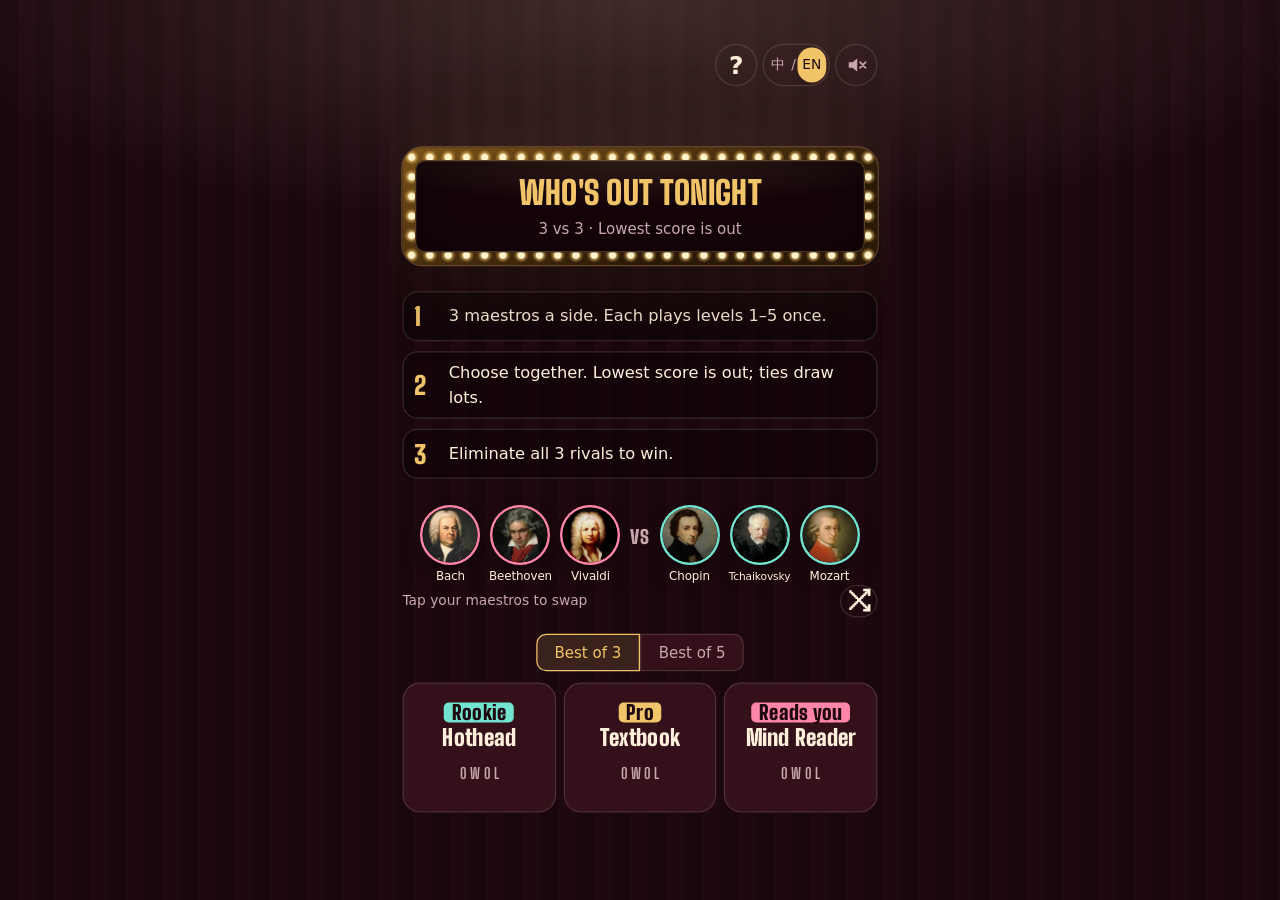
==== commit bfeefd1e: "Clear reviews, best-of-3/5 matches, sound toggle in overlays, tie odds shown, share image hidden Co-" ====
--- a/index.html
+++ b/index.html
@@ -5,9 +5,9 @@
 <meta name="viewport" content="width=device-width, initial-scale=1, viewport-fit=cover">
 <title data-i18n="title"></title>
 <style>
-@font-face { font-family: "TO Display"; font-weight: 400; font-style: normal; font-display: swap; src: url([data-uri]) format("woff2"); }
-@font-face { font-family: "TO Digits"; font-weight: 700; font-style: normal; font-display: swap; src: url([data-uri]) format("woff2"); }
-@font-face { font-family: "TO Digits"; font-weight: 900; font-style: normal; font-display: swap; src: url([data-uri]) format("woff2"); }
+@font-face { font-family: "TO Display"; font-weight: 400; font-style: normal; font-display: swap; src: url([data-uri]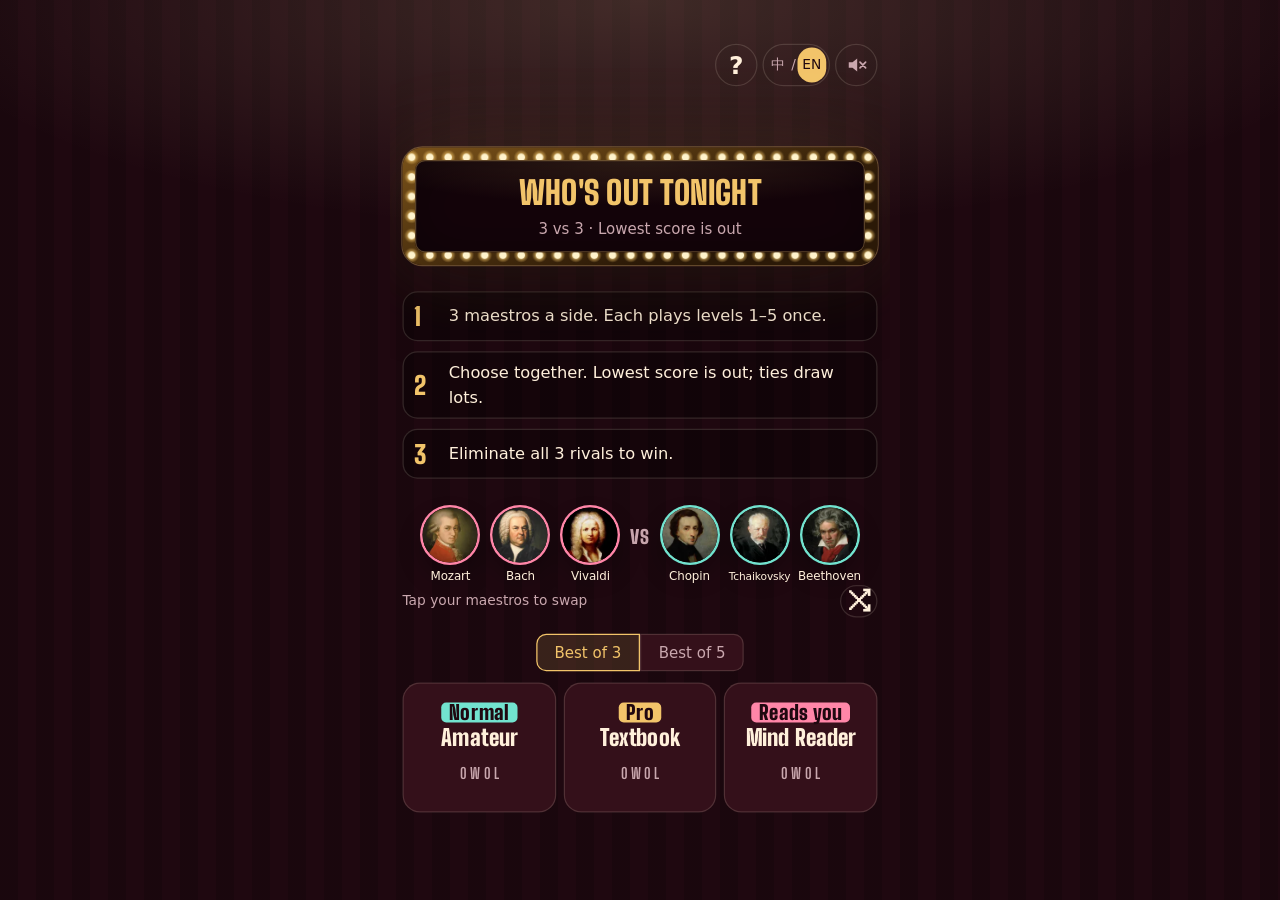
==== commit 2bb92a40: "Normal level (epsilon-Nash) replaces Hothead; drop elimination hook and reaction bubbles Co-Authored" ====
--- a/index.html
+++ b/index.html
@@ -5,9 +5,9 @@
 <meta name="viewport" content="width=device-width, initial-scale=1, viewport-fit=cover">
 <title data-i18n="title"></title>
 <style>
-@font-face { font-family: "TO Display"; font-weight: 400; font-style: normal; font-display: swap; src: url([data-uri]) format("woff2"); }
-@font-face { font-family: "TO Digits"; font-weight: 700; font-style: normal; font-display: swap; src: url([data-uri]) format("woff2"); }
-@font-face { font-family: "TO Digits"; font-weight: 900; font-style: normal; font-display: swap; src: url([data-uri]) format("woff2"); }
+@font-face { font-family: "TO Display"; font-weight: 400; font-style: normal; font-display: swap; src: url([data-uri]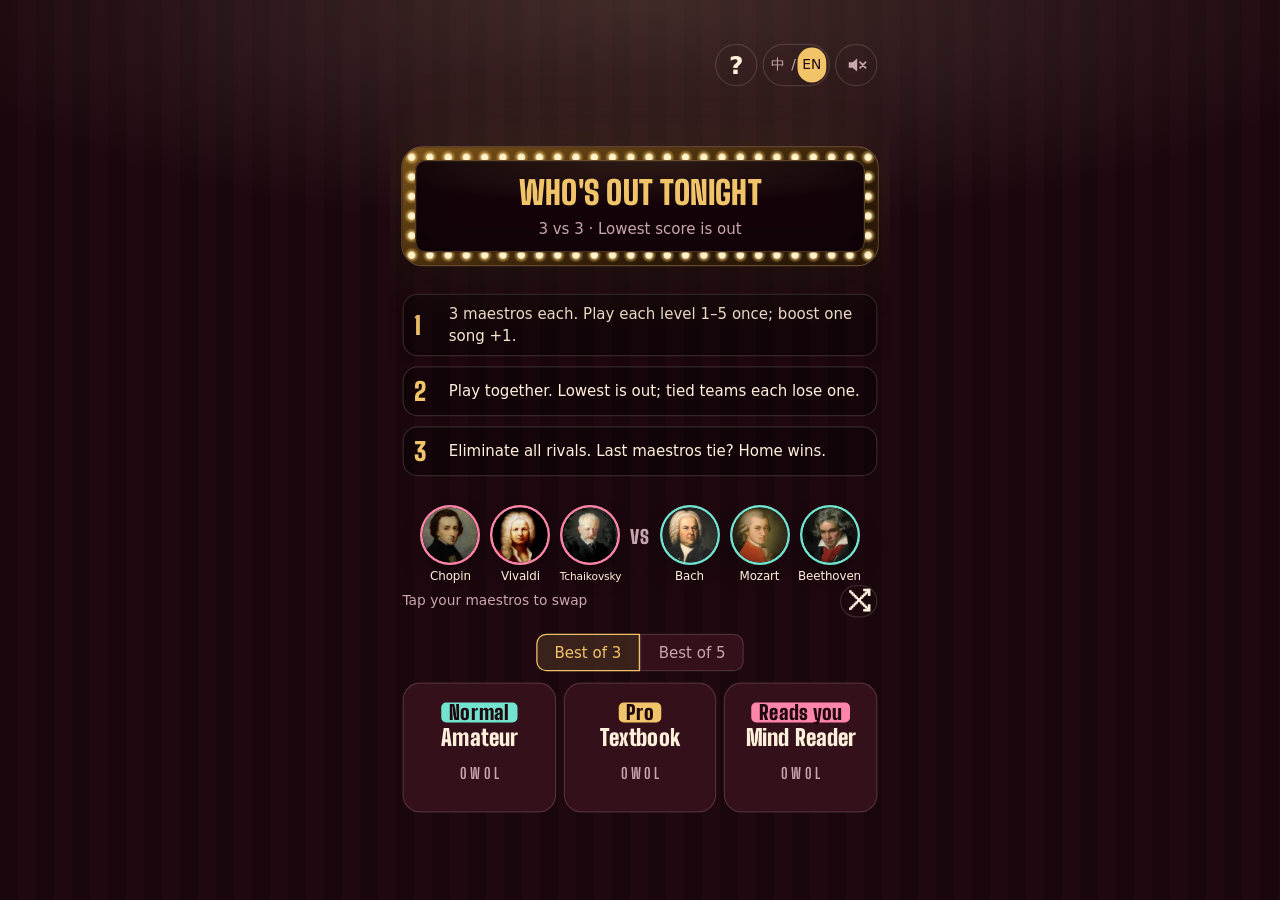
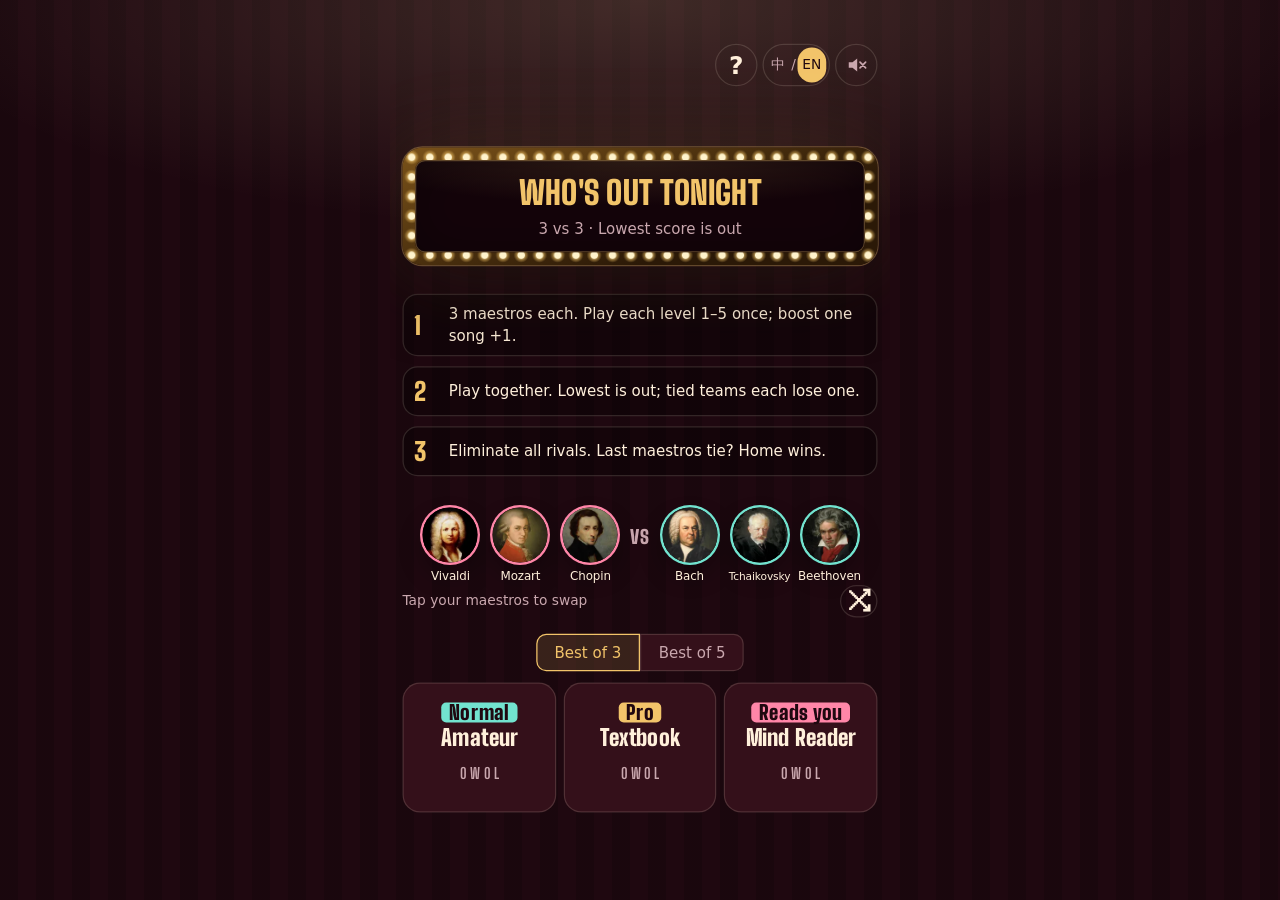
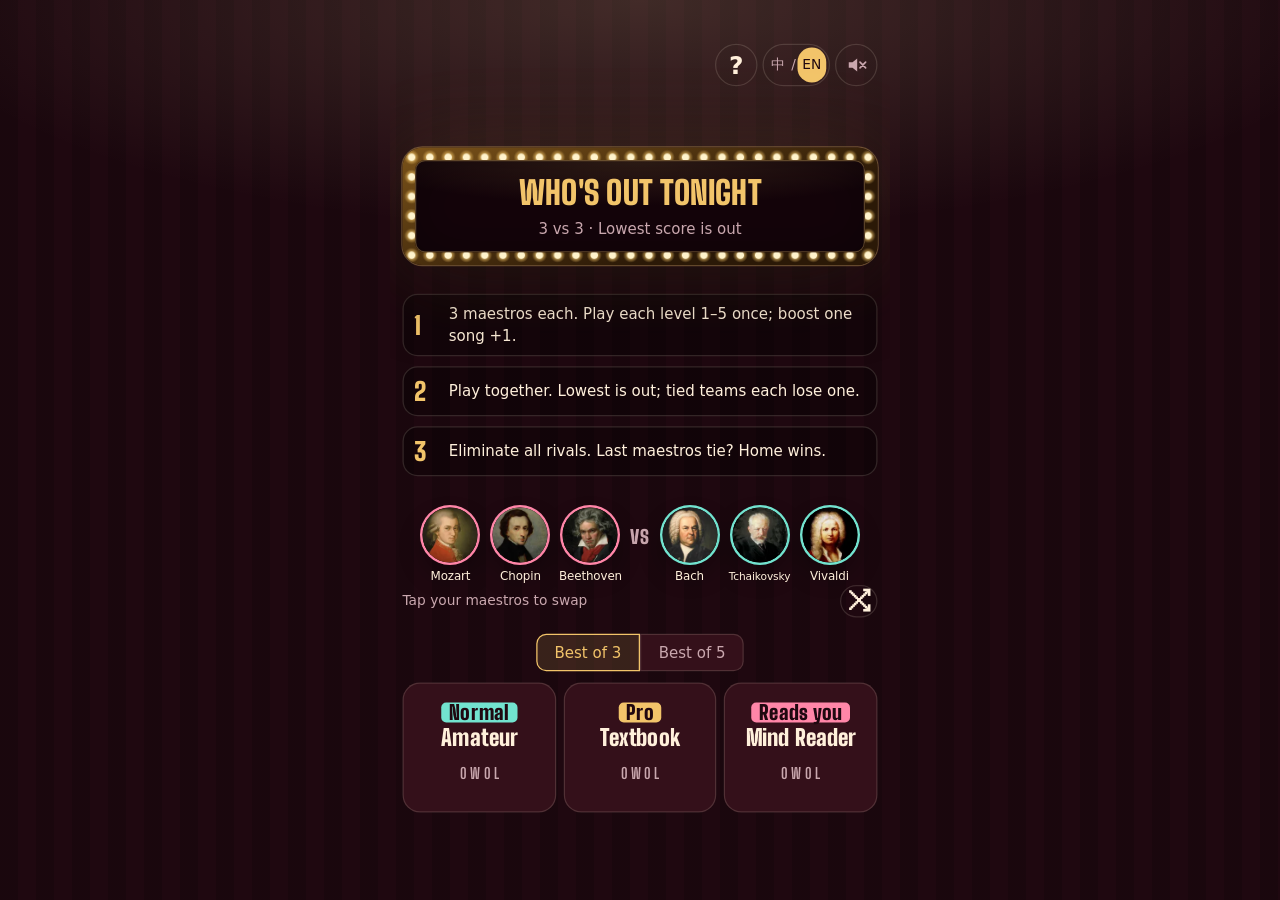
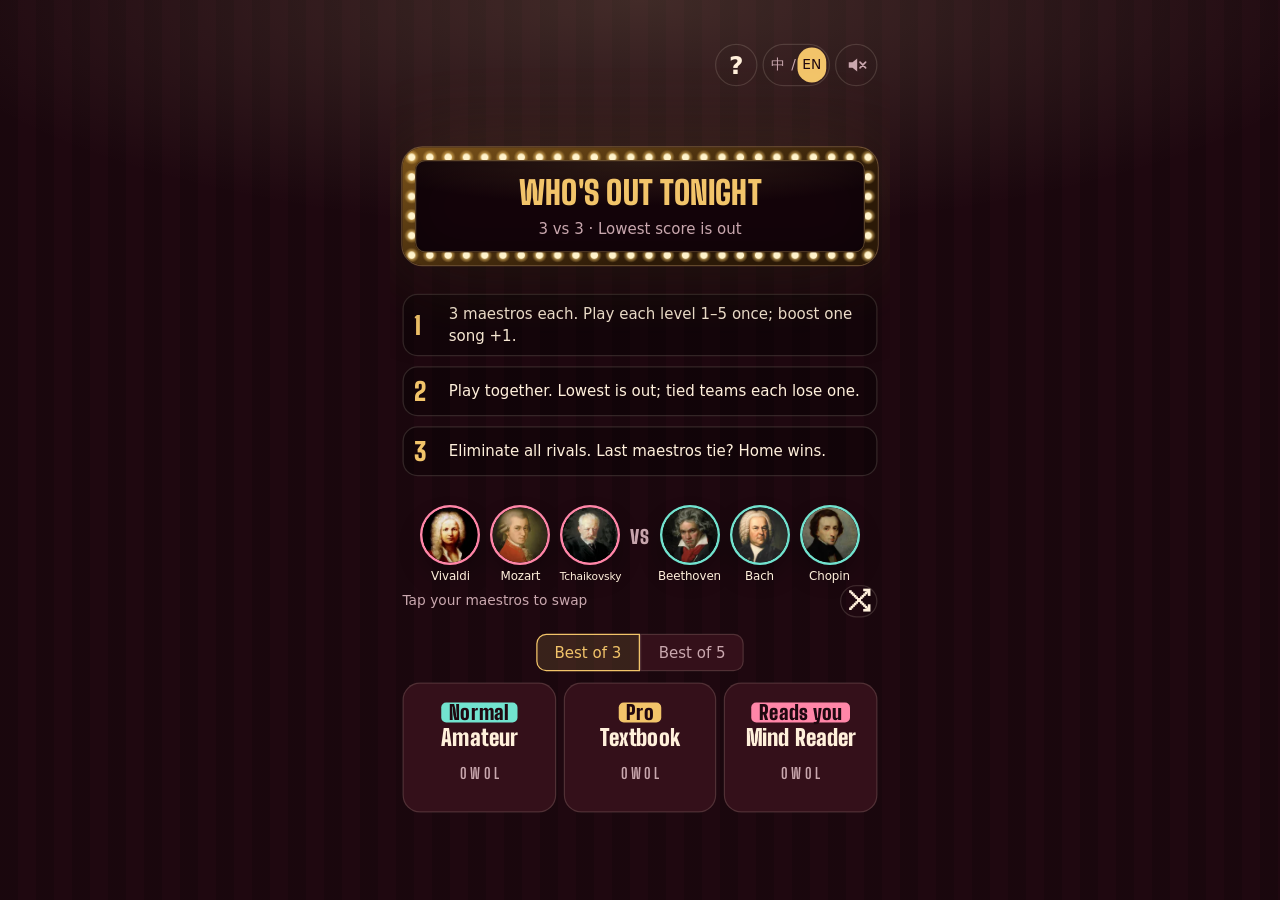
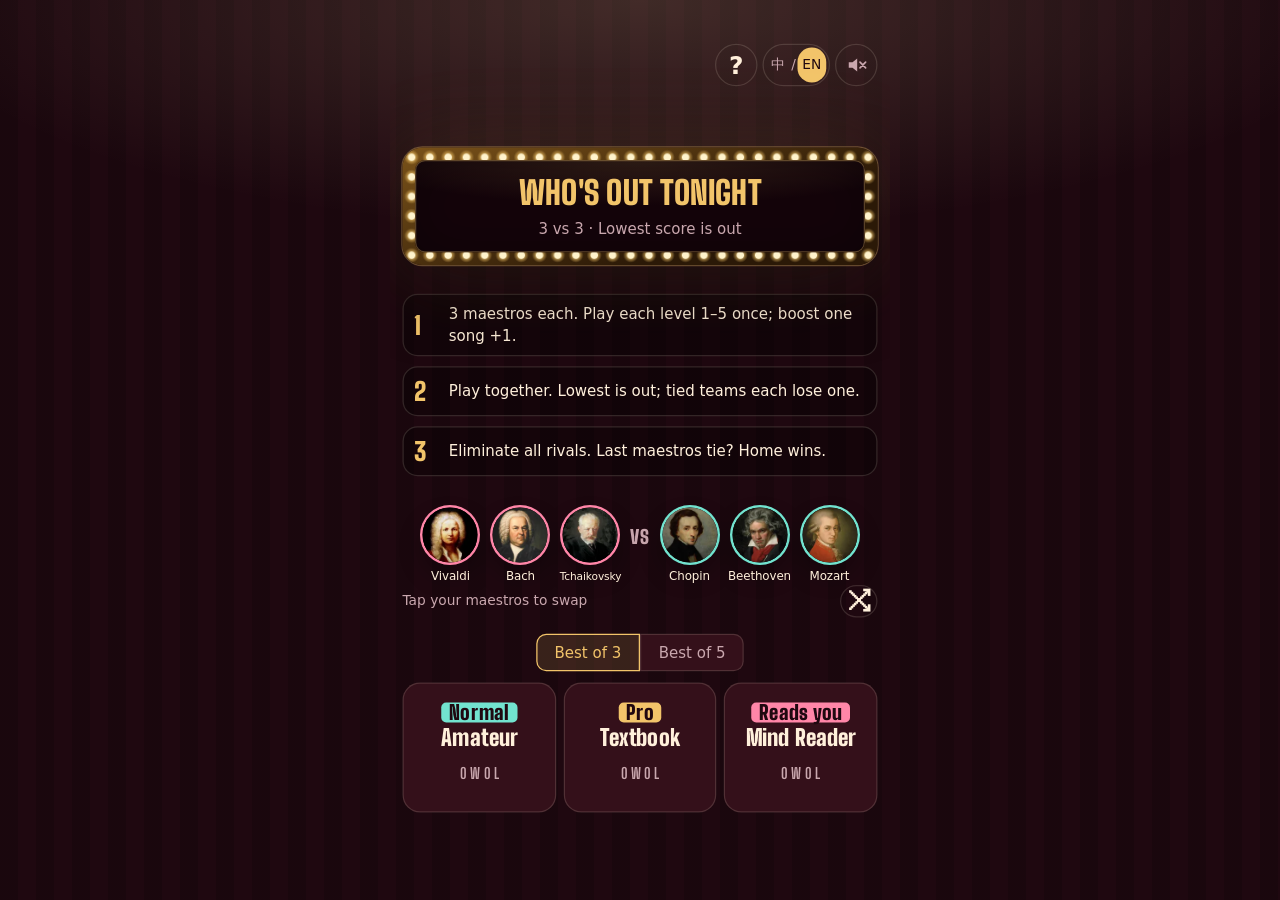
